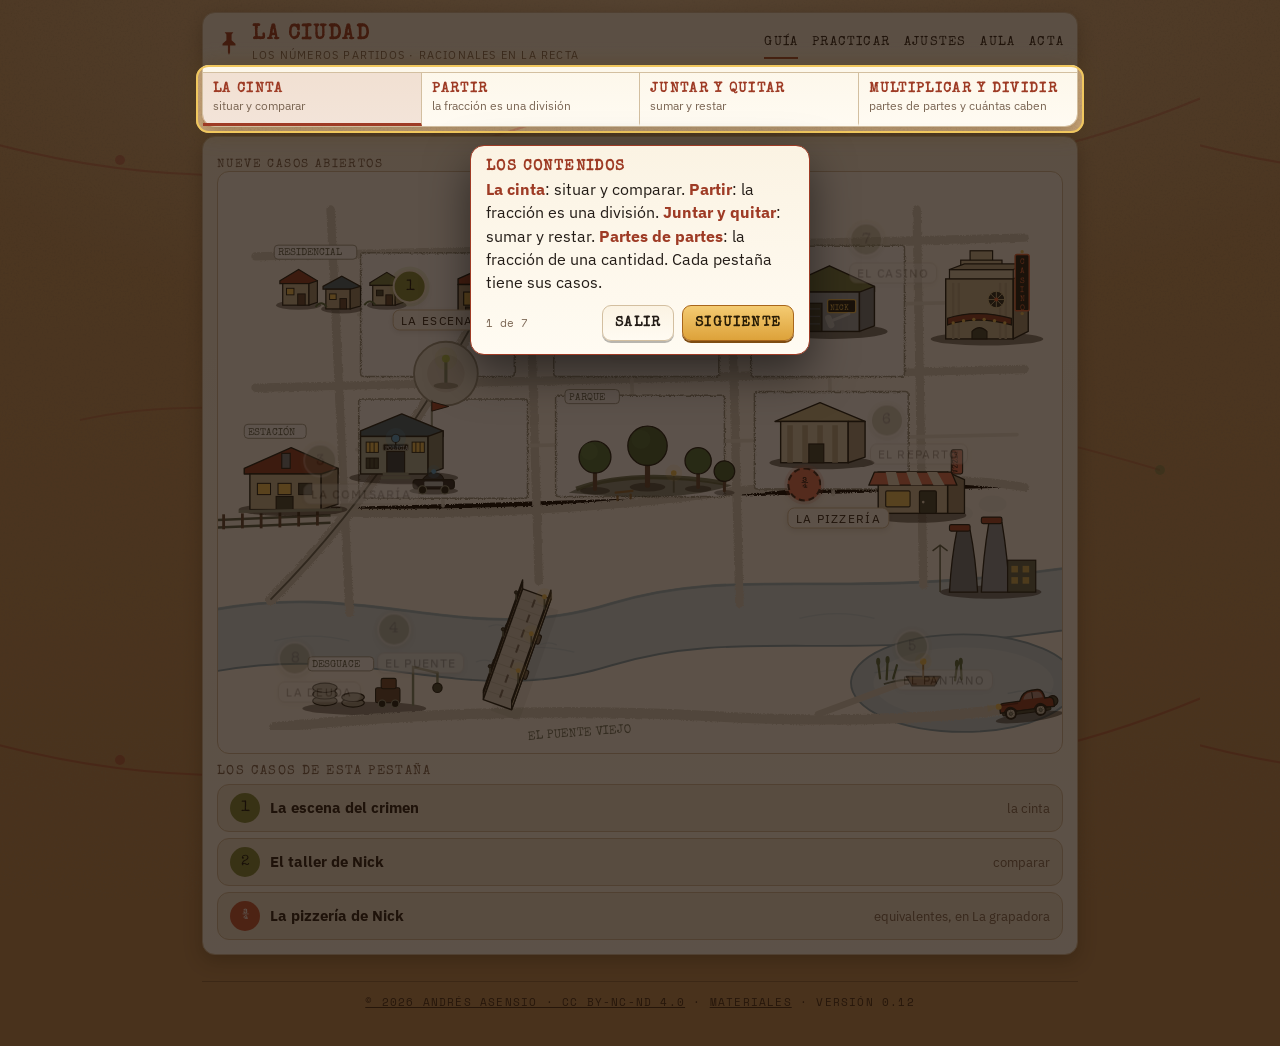
==== index.html @ 16a9aba8 "0.12: Practicar tipo a tipo y por enlace (?j=practicar&m=&c=) Nueve tipos de encargo generado, con d" ====
<!DOCTYPE html>
<!-- Generado por construye.mjs a partir de src/: edita src/pagina.html y los módulos, no este fichero. -->
<html lang="es"><head><meta charset="utf-8">
<meta name="robots" content="noindex, nofollow, noarchive, noimageindex">
<meta name="viewport" content="width=device-width,initial-scale=1,viewport-fit=cover">
<meta name="author" content="Andrés Asensio">
<!--
  LOS NÚMEROS PARTIDOS · la ciudad
  Manipulativo de números racionales para 1.º y 2.º de ESO · versión 0.12
  © Andrés Asensio · CC BY-NC-ND 4.0

  v0.7 · LA PIZZERÍA, EN EL PLANO. La ciudad y la pizzería de Nick son dos
  aplicaciones separadas y así se quedan —el modelo de pizza es auxiliar y la
  cinta es primaria, y esa jerarquía solo se ve si viven en archivos
  distintos—, pero comparten mundo: ahora Nick tiene su local dibujado al
  este del reparto, con su toldo terracota, y una chincheta propia que lo
  abre en otra pestaña. No es un expediente y se nota en todo: color de la
  casa de Nick, borde de rayas y un ¾ en vez de número, clase aparte
  («vecina») para que ningún recuento la confunda con un caso, y enlace en
  vez de botón, así que los casos resueltos no se pierden al visitarla.
  Se clava con las demás al abrir el plano, la última, y se ladea con él.

  v0.6 · TODO LO QUE FALTABA. Seis frentes, todos probados de punta a punta
  en las dos lenguas:
    · CASO 8 · LA DEUDA (el desguace): los negativos a lo Wu. La cinta aprende
      a arrancar en −2 («desde») y el cero cae en medio, con su poste; −x es el
      punto espejo de x, comparar sigue siendo mirar quién queda a la
      izquierda, sumar sigue siendo moverse, doblar una deuda son dos pasos
      hacia la izquierda, y x + (−x) = 0 cierra la ciudad. La franja roja de
      la deuda va de la marca al cero. El caso 7 ya no cierra: manda al
      desguace, y el hilo rojo llega hasta allí.
    · EL ACTA: hoja mecanografiada con las ocho conclusiones —el hecho con
      números y el principio debajo—, que se rellena con lo cerrado, con botón
      de imprimir y hoja de estilo @media print. Es la tablilla de la ciudad.
    · El VIGILANTE (3/8) tiene por fin su encargo en la comisaría: seis
      encargos, y la pista de los doses queda plantada antes del final.
    · La DIVISIÓN SE VE HACER: el cero que baja junto al resto, la cifra que
      sube al cociente y el resto que cae en su celda, paso a paso. «Hasta el
      final» va de golpe, que catorce animaciones seguidas marean.
    · SONIDO de despacho sintetizado con WebAudio, sin archivos: tecla y
      retorno de la máquina, obturador de Liz, golpe de sello, chincheta, y
      dos avisos (acierto/fallo). Botón para apagarlo; nada suena en papel.
    · VALENCIANO. Todo texto que se pinta pasa por T(); los estáticos se
      traducen por su HTML normalizado. El diccionario (429 frases) se genera
      aparte y va al final del archivo. Jeff tutea a Liz; Liz trata a Jeff de
      vosté y le dice «cap». Los rótulos del plano y los tres del CSS también.
    · De paso: las marcas fuera de corte se leen con su nombre más corto y el
      signo menos sale como guion largo (−) en toda la ciudad.

  v0.5 · LA CIUDAD SE MUEVE. Hasta aquí no había un solo fotograma. Ahora:
    · El plano aterriza sobre la mesa al abrir, con perspectiva, y se ladea
      siguiendo al ratón; las chinchetas están clavadas por encima (translateZ)
      y caen una a una de norte a sur. En el móvil el plano no se ladea.
    · EL HILO ROJO del corcho: cada caso cerrado tiende un hilo hasta la
      chincheta del siguiente —que es adonde apunta la pista con que acaba—.
      El orden de la historia se ve sin obligar a nadie a seguirlo. Con los
      siete cerrados cae el sello de CIUDAD CERRADA sobre el plano.
    · La ciudad de noche: neón que parpadea, humo de la central, brillo del
      río y un coche que cruza la carretera del sur cada medio minuto (SMIL,
      que se para a mano en papel).
    · La carpeta se ABRE girando sobre el lomo, y el sello cae encima medio
      segundo después. Entre el plano y el caso, el fogonazo de la cámara.
    · Jeff escribe sus encargos a máquina, con cursor; un toque lo remata y al
      volver con el ◀ ya están escritos. Mientras escribe, los botones esperan.
    · Los personajes viven: parpadean a destiempo, a Jeff se le mueve la ramita
      al hablar, Liz dispara la cámara con cada informe; Jeff asiente o niega
      según se acierte, Liz ladea la cabeza ante un fallo.
    · CASO CERRADO cae sobre el último encargo. Niebla en la calle del caso 1,
      lluvia sobre el pantano, farolas que respiran.
    · Nada de esto toca la cinta ni la pizarra. Todo se apaga en papel y con
      prefers-reduced-motion; lo que queda es la v0.4.
    · Dos arreglos de paso: la marca del sospechoso empezaba en 5/4 —se podía
      resolver el primer encargo sin tocar nada— y ahora arranca en la primera
      farola; y la lectura de una marca fuera de corte ya no miente («1» por
      1,25): se lee con su nombre más corto.

  v0.4 · La ciudad entera. Se estrenan los CASOS 3 al 7 y con ellos el arco
  completo de los racionales, siempre sobre el mismo hilo: una fracción es un
  PUNTO de una recta, y todo lo demás sale de ahí.
    · 3 · las celdas · decimal exacto o periódico. Único caso sin cinta: una
      división larga paso a paso. Los restos caen en celdas y se ve el
      argumento entero —con denominador n solo hay n−1 restos posibles, así
      que alguno se repite por fuerza y desde ahí la cuenta se muerde la cola—.
      Cierra con la regla de los doses y los cincos, que son los que fabrican
      el diez.
    · 4 · la barandilla · la fracción ES una división. Diez metros en tres
      tramos: al mismo punto se llega cortando el metro en tercios y contando
      diez, o partiendo los diez metros en tres. Y 10 = 3·3 + 1 dice de
      antemano entre qué enteros cae.
    · 5 · el nivel · sumar es JUNTAR tramos, y por eso solo se cuentan juntos
      los trozos del mismo tamaño. El limnímetro es una cinta tumbada con el
      agua llenándose hasta la marca. Acaba en 13/12, que se pasa del dique.
    · 6 · el reparto · fracción de cantidad sin regla nueva: la unidad de la
      cinta pasa a ser el botín, se corta y se cuenta. Debajo, los dólares.
    · 7 · la banca · parte de otra parte: la mitad de 4/5 se ve partiendo cada
      quinto en dos. De ahí sale la regla de multiplicar, no al revés. Y el
      tanto por ciento como lo que es, una fracción con cien debajo.
  EL PUENTE, redibujado. El plano es oblicuo —suelo en planta, alturas en
  vertical—, y el puente ahora obedece esa regla: tablero tumbado y pretiles
  levantados sobre sus cantos, con el del sureste delante porque es el que
  está más cerca. Se cuentan en su comentario los dos intentos descartados.
  Y dos chinches menos: la trama de luz de las escenas se quedaba con los
  clics (los botones de la pizarra no respondían), y al acertar un
  interrogatorio el «bien» genérico pisaba la réplica buena de Liz.

  v0.3 · Se estrena EL CASO 2 (el taller de Nick): comparar 5/16, 3/8 y 1/2
  poniéndolas en la MISMA sucesión de dieciseisavos, que es como se comparan
  fracciones de verdad —dos puntos de la misma cinta—. Para que quepan más
  casos sin copiar código, la cinta y el expediente pasan a ser piezas de
  encargo (montaCinta / montaExpediente) y las caras de Jeff y Liz viven en
  plantillas. De paso: el plano pierde 13 KB de restos de iteraciones
  anteriores (siete copias de las vías, seis rótulos huérfanos de PARQUE y
  siete cierres de grupo sin abrir), y al acertar un interrogatorio ya no se
  pisa la réplica buena de Liz con el «bien» genérico.
-->
<title>Los números partidos · la ciudad</title>
<link href="https://fonts.googleapis.com/css2?family=Bebas+Neue&family=IBM+Plex+Sans:wght@400;600;700&family=Space+Mono:wght@400;700&family=Special+Elite&display=swap" rel="stylesheet">
<style>
:root{
  --noche:#0D110F; --asfalto:#1A211D; --musgo:#2A342C; --niebla:#6F7C72;
  --tiza:#E6E9E3;  --cinta:#E9E3D2;   --tintaC:#3A3A2E;
  --aceituna:#7D8C3F; --absenta:#A9C24E; --oxido:#B5533C; --sombra:rgba(0,0,0,.6);
  /* el plano de la ciudad */
  --mz:#1A211D; --cl:#232C25; --cl2:#1E2620; --bd:#2A342C;
  --ag:#16323F; --agb:#2E5566; --agl:#3E7A93; --ag2:#1B3A47; --ag3:#22485A;
  --pq:#1B2A1C; --halo:rgba(169,194,78,.18); --halo2:rgba(169,194,78,.12); --rot:#93A088;
}
[data-modo="papel"]{
  --noche:#F5F3EC; --asfalto:#FFFFFF; --musgo:#DAD9CC; --niebla:#7A8177;
  --tiza:#26291F;  --cinta:#EFEADB;   --tintaC:#3A3A2E;
  --aceituna:#5E6B2F; --absenta:#7D8C3F; --oxido:#A6452F; --sombra:rgba(0,0,0,.12);
  /* EL PLANO EN PAPEL. No es el mismo mapa aclarado: es un plano dibujado a
     tinta. Manzanas en blanco, calles en gris claro, agua apenas teñida y los
     halos de farola apagados. Sale limpio de la fotocopiadora y, de paso, es
     más noir: el género vive del CONTRASTE, no de la penumbra. */
  --mz:#FFFFFF; --cl:#D7D4C8; --cl2:#E7E4DA; --bd:#9A9A8C;
  --ag:#CFE0E8; --agb:#7FA3B4; --agl:#9FC0CE; --ag2:#C3D8E2; --ag3:#D8E7EE;
  --pq:#DCE6D2; --halo:transparent; --halo2:transparent; --rot:#5C6455;
}
*{box-sizing:border-box}
body{margin:0;background:var(--noche);color:var(--tiza);font-family:Oswald,system-ui,sans-serif}
.marco{max-width:900px;margin:0 auto;padding:14px}
h1{font-family:'Special Elite',monospace;font-size:22px;margin:0 0 2px}
.sub{font-size:11px;letter-spacing:3px;text-transform:uppercase;color:var(--niebla);margin-bottom:12px}
.b{font-family:'Special Elite',monospace;font-size:12px;padding:8px 12px;border-radius:7px;
   border:1px solid var(--musgo);background:var(--asfalto);color:var(--tiza);cursor:pointer}
/* el «empezar de cero», una vez armado: óxido, que aquí es el color de los
   sellos y de lo que no tiene vuelta atrás */
.b.armado{border-color:var(--oxido);color:var(--oxido)}
.b.ok{background:var(--aceituna);color:#0D110F;border-color:var(--aceituna)}
.b[aria-pressed="true"]{background:var(--aceituna);color:#0D110F;border-color:var(--aceituna)}
.b:disabled{opacity:.45;cursor:default}
.barra{display:flex;gap:8px;align-items:center;flex-wrap:wrap;margin-bottom:12px}
.etq{font-size:11px;letter-spacing:2px;text-transform:uppercase;color:var(--niebla)}
.vista{display:none} .vista.puesta{display:block}

/* ── EL MAPA ─────────────────────────────────────────────────────────── */
.mapa{position:relative;border:1px solid var(--musgo);border-radius:12px;overflow:hidden;
  background:radial-gradient(ellipse 70% 60% at 30% 10%, rgba(169,194,78,.09), rgba(169,194,78,0) 60%),
             linear-gradient(180deg,#141A16,var(--noche))}
[data-modo="papel"] .mapa{background:var(--asfalto)}
.mapa svg{display:block;width:100%;height:auto}
.chincheta{position:absolute;transform:translate(-50%,-50%);cursor:pointer;text-align:center;
  background:none;border:0;padding:0;font-family:inherit}
.chincheta .num{width:34px;height:34px;border-radius:50%;display:flex;align-items:center;
  justify-content:center;font-family:'Special Elite',monospace;font-size:15px;
  background:var(--absenta);color:#0D110F;border:2px solid var(--noche);
  box-shadow:0 0 0 3px rgba(169,194,78,.18), 0 4px 10px var(--sombra);transition:transform .18s}
/* Los rótulos van sobre PLACA: en un plano lleno de dibujos, un texto suelto
   se pierde o se pisa con un tejado. Con su chapita detrás se lee siempre,
   en pantalla y en papel. */
.chincheta .rot{display:inline-block;margin-top:6px;font-size:11.5px;letter-spacing:1.3px;
  text-transform:uppercase;color:var(--tiza);white-space:nowrap;
  background:var(--asfalto);border:1px solid var(--musgo);border-radius:7px;
  padding:2px 7px;box-shadow:0 2px 6px var(--sombra)}
/* El plano se encoge con la pantalla, pero los rótulos no: en un móvil las
   placas acababan tapando media ciudad. Aquí menguan con ella. */
@media (max-width:620px){
  .chincheta .num{width:25px;height:25px;font-size:12px;border-width:1.5px;
    box-shadow:0 0 0 2px var(--halo), 0 3px 7px var(--sombra)}
  .chincheta .rot{font-size:8.5px;letter-spacing:.6px;padding:1px 5px;margin-top:3px;
    border-radius:5px}
  .chincheta.resuelto .num::after{font-size:12px}
}
@media (max-width:400px){
  .chincheta .num{width:21px;height:21px;font-size:10.5px}
  .chincheta .rot{font-size:7.5px;padding:1px 4px}
}
.chincheta:hover .num,.chincheta:focus-visible .num{transform:scale(1.16)}
/* LA VECINA. Hereda la colocación y los tamaños de la chincheta —incluido el
   menguar en el móvil— y cambia solo lo que la distingue: color de la casa
   de Nick y borde de rayas, que dice «esto no se cierra, se visita». */
.vecina{position:absolute;transform:translate(-50%,-50%);text-align:center;
  text-decoration:none;font-family:inherit}
.vecina .num{width:34px;height:34px;border-radius:50%;display:flex;align-items:center;
  justify-content:center;font-family:'Special Elite',monospace;font-size:16px;
  background:#E2725B;color:#2A1D18;border:2px dashed rgba(13,17,15,.8);
  box-shadow:0 0 0 3px rgba(226,114,91,.18), 0 4px 10px var(--sombra);transition:transform .18s}
.vecina .rot{display:inline-block;margin-top:6px;font-size:11.5px;letter-spacing:1.3px;
  text-transform:uppercase;color:var(--tiza);white-space:nowrap;
  background:var(--asfalto);border:1px solid var(--musgo);border-radius:7px;
  padding:2px 7px;box-shadow:0 2px 6px var(--sombra)}
.vecina:hover .num,.vecina:focus-visible .num{transform:scale(1.16)}
.vecina:focus-visible{outline:2px solid #E2725B;outline-offset:4px;border-radius:8px}
@media (max-width:620px){
  .vecina .num{width:25px;height:25px;font-size:12px;border-width:1.5px}
  .vecina .rot{font-size:8.5px;letter-spacing:.6px;padding:1px 5px;margin-top:3px}
}
@media (max-width:420px){
  .vecina .num{width:21px;height:21px;font-size:10.5px}
  .vecina .rot{font-size:7.5px;padding:1px 4px}
}
.chincheta.cerrado .num{background:var(--asfalto);color:var(--niebla);box-shadow:none;
  border-color:var(--musgo)}
.chincheta.resuelto .num{background:var(--aceituna);color:var(--cinta)}
.chincheta.resuelto .num::after{content:'✓';font-size:15px}
.chincheta.resuelto .num span{display:none}

/* ── EL EXPEDIENTE ───────────────────────────────────────────────────── */
.caso{position:fixed;inset:0;background:rgba(6,9,7,.86);display:none;align-items:center;
  justify-content:center;padding:18px;z-index:9}
.caso.abierto{display:flex}
.carpeta{max-width:620px;width:100%;background:var(--asfalto);border:1px solid var(--musgo);
  border-radius:10px;padding:20px;position:relative}
.carpeta h2{font-family:'Special Elite',monospace;font-size:20px;margin:0 0 4px}
.carpeta .cual{font-size:11px;letter-spacing:2px;text-transform:uppercase;color:var(--niebla)}
.carpeta p{font-size:14px;line-height:1.55;color:var(--tiza)}
.sello{position:absolute;right:16px;top:14px;font-family:'Special Elite',monospace;
  color:var(--oxido);border:2px solid var(--oxido);padding:4px 8px;transform:rotate(-7deg);
  font-size:11px;letter-spacing:2px}
.fila{display:flex;gap:8px;align-items:center;margin-top:12px;flex-wrap:wrap}
/* EL INTERROGATORIO. Cuando Jeff pregunta en vez de mandar, las respuestas
   son opciones: es lo que hace un detective y, de paso, permite que Liz
   conteste a lo que ha dicho el alumno y no un «mal» genérico. Cada opción
   equivocada tiene su réplica, y una de ellas acierta por el motivo
   equivocado —esa es la que más enseña—. */
.ops{display:flex;flex-direction:column;gap:7px;margin-top:11px}
.op{text-align:left;font-family:Oswald,system-ui,sans-serif;font-size:13.5px;line-height:1.4;
  padding:10px 12px;border-radius:8px;border:1px solid var(--musgo);
  background:rgba(0,0,0,.18);color:var(--tiza);cursor:pointer}
.op:hover{border-color:var(--niebla)}
.op[aria-pressed="true"]{border-color:var(--absenta);background:rgba(169,194,78,.12)}
.op.fallada{opacity:.45;text-decoration:line-through;border-color:var(--musgo) !important;
  background:rgba(0,0,0,.18) !important}
.op.buena[aria-pressed="true"]{border-color:var(--absenta);background:rgba(169,194,78,.18)}
.atras{padding:8px 13px;font-size:14px;line-height:1}

/* ── EL CASO 1 ───────────────────────────────────────────────────────── */
.encargo,.informe{border:1px solid var(--musgo);border-radius:9px;padding:11px 13px;
  background:var(--asfalto);margin-bottom:12px}
.encargo{border-left:3px solid var(--oxido);padding-left:66px}
.informe{border-left:3px solid var(--absenta);padding-left:66px}
/* Cada voz con su cara. Van dentro de la caja y pegadas al canto, que es
   donde no estorban al texto ni en un móvil estrecho. */
.encargo,.informe{position:relative}
/* El sumario: papel mecanografiado con su sello. Da el caso antes de que
   Jeff empiece a mandar, que si no los encargos llegan sin mundo. */
.sumario{position:relative;border:1px solid var(--musgo);border-left:3px solid var(--niebla);
  border-radius:9px;padding:12px 14px;padding-top:34px;background:var(--asfalto);margin-bottom:12px;
  font-size:13.5px;line-height:1.55;color:var(--niebla)}
.sumario b{color:var(--tiza)}
.sumario .sello{position:absolute;right:9px;top:8px;font-size:9.5px;padding:3px 6px}
.cara-caja{position:absolute;left:8px;top:9px;width:50px}
.cara-caja svg{width:50px;height:auto;display:block}
@media (max-width:380px){ .encargo,.informe{padding-left:56px}
  .cara-caja{width:42px} .cara-caja svg{width:42px} }
.informe.mal{border-left-color:var(--oxido)}
.quien{font-family:'Special Elite',monospace;font-size:11px;letter-spacing:2px;color:var(--oxido)}
.quien.liz{color:var(--absenta)}
.encargo p,.informe p{margin:5px 0 0;font-size:14px;line-height:1.5}
.paso{font-size:11px;letter-spacing:2px;text-transform:uppercase;color:var(--niebla)}
.escena{position:relative;height:230px;border:1px solid var(--musgo);border-radius:10px;
  overflow:hidden;touch-action:none;user-select:none;background:
   radial-gradient(ellipse 50% 90% at 18% -10%, rgba(169,194,78,.12), rgba(169,194,78,0) 62%),
   linear-gradient(180deg, var(--asfalto), var(--noche))}
/* La trama de luz que cruza la escena es DECORADO: si se queda con los
   clics, los botones que viven dentro —los de la pizarra del caso 3— dejan
   de responder y parece que la aplicación está rota. */
[data-modo="pantalla"] .escena::before{content:'';position:absolute;inset:0;mix-blend-mode:screen;
  pointer-events:none;
  background:repeating-linear-gradient(101deg, rgba(169,194,78,.06) 0 12px, rgba(169,194,78,0) 12px 44px)}
.suelo{position:absolute;left:0;right:0;bottom:0;height:86px;
  background:linear-gradient(180deg,rgba(111,124,114,.12),transparent)}
/* La calle: el charco bajo la farola y la silueta de tiza del suceso.
   Decoran sin tocar la cinta, que es lo único que se manipula. */
.charco{position:absolute;left:6%;bottom:10px;width:44%;height:26px;border-radius:50%;
  background:radial-gradient(ellipse,rgba(169,194,78,.14),rgba(169,194,78,0) 70%)}
.tiza{position:absolute;right:5%;bottom:8px;width:32%;height:52px;transform:rotate(-6deg);
  border:2px dashed rgba(230,233,227,.30);border-radius:58% 42% 52% 48%}
[data-modo="papel"] .tiza{border-color:rgba(38,41,31,.28)}
/* La sombra del puente es una mancha grande: en pantalla da el vuelo del
   tablero sobre el agua, pero en papel se imprimía como un pegote gris. */
[data-modo="papel"] .sombraPuente{opacity:.06}
/* LAS FAROLAS. Una en cada entero, que es lo que dice el sumario: cada
   farola marca un paso. Así la unidad se VE en la calle en vez de
   explicarse en un rótulo, y los cortes de la cinta quedan claramente
   dentro del tramo entre dos farolas. */
.farolas{position:absolute;left:38px;right:38px;top:108px;height:0;pointer-events:none}
.farola{position:absolute;bottom:0;transform:translateX(-50%);width:2px;height:56px;
  background:linear-gradient(180deg,#55604F,#39412F)}
.farola::before{content:'';position:absolute;top:-7px;left:-6px;width:14px;height:9px;
  border-radius:7px 7px 3px 3px;background:var(--absenta);box-shadow:0 0 10px rgba(169,194,78,.55)}
.farola::after{content:'';position:absolute;top:-4px;left:-27px;width:56px;height:74px;
  background:radial-gradient(ellipse at 50% 0%, rgba(169,194,78,.16), rgba(169,194,78,0) 70%);
  pointer-events:none}
[data-modo="papel"] .farola{background:#8A9188}
[data-modo="papel"] .farola::before{background:#5E6B2F;box-shadow:none}
[data-modo="papel"] .farola::after{display:none}
.tira{position:absolute;left:38px;right:38px;top:108px;height:32px;border-radius:3px;
  background:linear-gradient(180deg,var(--cinta),#D9D2BC);box-shadow:0 5px 14px var(--sombra)}
.tira .t{position:absolute;top:0;width:1px;background:var(--tintaC)}
.tira .n{position:absolute;top:16px;font-size:12px;color:var(--tintaC);
  transform:translateX(-50%);font-weight:600}
/* Los de los extremos se salían de la cinta y se comían la mitad: el
   primero se alinea por la izquierda y el último por la derecha. */
.tira .n.izq{transform:translateX(1px)}
.tira .n.der{transform:translateX(calc(-100% - 1px))}
.chin{position:absolute;top:64px;transform:translateX(-50%);text-align:center;cursor:grab;z-index:3;
  padding:0 14px}
.chin.arrastrando{cursor:grabbing}
.chin.arrastrando .pin{transform:scale(1.35)}
.chin .pin{transition:transform .12s}
.chin .val{font-family:'Special Elite',monospace;font-size:18px;color:var(--absenta);
  text-shadow:0 2px 8px var(--sombra);white-space:nowrap}
.chin .pal{width:3px;height:60px;margin:4px auto 0;background:var(--absenta);border-radius:2px}
.chin .pin{width:15px;height:15px;border-radius:50%;background:var(--absenta);margin:-6px auto 0;
  border:2px solid var(--noche)}
.chin.dos .val{color:var(--oxido)} .chin.dos .pal,.chin.dos .pin{background:var(--oxido)}
/* Cuando las dos marcas se juntan, sus rótulos se pisan y no se lee ninguno:
   el de abajo sube un renglón. Mismo problema y misma solución que en la
   palestra —allí con las cuentas flotantes—. */
.chin.dos.subida .val{transform:translateY(-21px)}
.chin.dos.subida .pal{height:81px;margin-top:-17px}
.pista{margin:8px 0 0;font-size:12px;letter-spacing:.4px;color:var(--niebla)}
.pista .v{color:var(--absenta)} .pista .r{color:var(--oxido)}
/* la que está en la mano lleva un cerco; la otra espera apagada */
.chin.activa .pin{box-shadow:0 0 0 3px rgba(169,194,78,.30)}
.chin.dos.activa .pin{box-shadow:0 0 0 3px rgba(181,83,60,.32)}
.chin:not(.activa) .pal,.chin:not(.activa) .pin{opacity:.75}
/* la prueba lleva su rótulo y el palo a rayas: se mira, no se toca */
.chin.prueba .pal{background:repeating-linear-gradient(180deg,var(--absenta) 0 5px,transparent 5px 9px)}
.chin.prueba .val::after{content:'PRUEBA';display:block;font-size:9px;letter-spacing:1.6px;
  color:var(--niebla);font-family:Oswald,sans-serif;margin-top:-3px}
.lectura{display:flex;gap:14px;flex-wrap:wrap;margin-top:6px;font-size:14px;color:var(--niebla)}
.lectura b{color:var(--tiza)}
.veredicto{margin-top:8px;padding:10px 12px;border:1px solid var(--musgo);border-radius:8px;
  background:var(--asfalto);font-size:14px}
.veredicto.igual{border-color:var(--absenta);color:var(--absenta)}

/* ── EL CASO 2: el taller ────────────────────────────────────────────── */
/* el perno lleva su rótulo propio; hereda las rayas de «se mira, no se
   toca» de la prueba */
.chin.perno .val::after{content:'PERNO'}
.banco{position:absolute;left:0;right:0;bottom:0;height:60px;
  background:linear-gradient(180deg,#3A3126,#2A241C);border-top:3px solid #55432F}
[data-modo="papel"] .banco{background:#E7E1D0;border-top-color:#9A8A6F}
.aceite{position:absolute;left:9%;bottom:8px;width:32%;height:20px;border-radius:50%;
  background:radial-gradient(ellipse,rgba(10,14,12,.6),rgba(10,14,12,0) 70%)}
[data-modo="papel"] .aceite{background:radial-gradient(ellipse,rgba(58,58,46,.22),rgba(58,58,46,0) 70%)}
/* la rueda recién cambiada, apoyada en el banco: es la que ata este caso
   con el anterior */
.neumatico{position:absolute;right:7%;bottom:12px;width:44px;height:44px;border-radius:50%;
  border:9px solid #20262A;box-shadow:0 4px 10px var(--sombra)}
.neumatico::after{content:'';position:absolute;inset:5px;border-radius:50%;border:2px solid #55604F}
[data-modo="papel"] .neumatico{border-color:#5C5C50;box-shadow:none}
[data-modo="papel"] .neumatico::after{border-color:#9A9A8C}

/* marcas fijas con su rótulo propio; las rojas llevan las rayas en óxido */
.chin.limite .val::after{content:'LÍMITE'}
.chin.factura .val::after{content:'FACTURA'}
.chin.dos.prueba .pal{background:repeating-linear-gradient(180deg,var(--oxido) 0 5px,transparent 5px 9px)}
.veredicto.malo{border-color:var(--oxido);color:var(--oxido)}
/* ── EL CASO 3: el calabozo ──────────────────────────────────────────── */
.reja{position:absolute;right:9%;bottom:0;width:180px;height:66px;transform:skewX(-24deg);
  background:repeating-linear-gradient(90deg, rgba(169,194,78,.15) 0 13px, transparent 13px 32px)}
[data-modo="papel"] .reja{background:repeating-linear-gradient(90deg, rgba(58,58,46,.13) 0 13px, transparent 13px 32px)}
/* ── LOS CASOS 4 Y 5: agua abajo ─────────────────────────────────────── */
.aguaEsc{position:absolute;left:0;right:0;bottom:0;height:44px;
  background:linear-gradient(180deg, rgba(62,122,147,0), rgba(22,50,63,.9))}
[data-modo="papel"] .aguaEsc{background:linear-gradient(180deg, rgba(159,192,206,0), rgba(159,192,206,.6))}
/* los pilares del puente, de la cinta al río */
.pilar{position:absolute;top:140px;bottom:24px;width:14px;
  background:linear-gradient(90deg,#55604F,#39412F);border:1px solid #141A16;border-top:0}
[data-modo="papel"] .pilar{background:#C9BFA6;border-color:#9A9A8C}
/* los juncos del embarcadero */
.junco{position:absolute;bottom:36px;width:3px;height:42px;background:#4F6B45;border-radius:2px}
.junco::before{content:'';position:absolute;top:-9px;left:-2px;width:7px;height:13px;border-radius:50%;background:#4F6B45}
/* ── EL CASO 6: las monedas del botín ────────────────────────────────── */
.monedas{position:absolute;left:8%;bottom:12px;width:26px;height:9px;border-radius:50%;
  background:#D8A33F;border:1.5px solid #141A16;
  box-shadow:0 -7px 0 -1px #C6952F, 0 -14px 0 -2px #D8A33F,
             36px 3px 0 -1px #C6952F, 36px -4px 0 -2px #D8A33F, 18px 8px 0 -2px #C6952F}

/* ── EL ACTA. Una hoja mecanografiada con las ocho conclusiones, pensada
   para el papel: en pantalla es una vista más; impresa es la tablilla de
   esta ciudad. Cada caso lleva su frase —lo que se averiguó, con números— y
   debajo, en letra pequeña, el principio matemático que lo sostiene. Los
   casos sin cerrar salen en blanco, con su raya, como en un acta de verdad. */
.acta{background:var(--carpeta);border:1px solid var(--bd);border-radius:10px;padding:22px 24px;
  font-family:'Special Elite',monospace;position:relative;overflow:hidden}
[data-modo="papel"] .acta{background:#FBF8F0}
.acta::before{content:'';position:absolute;inset:0;pointer-events:none;
  background:repeating-linear-gradient(0deg,transparent 0 27px,rgba(230,233,227,.035) 27px 28px)}
[data-modo="papel"] .acta::before{background:repeating-linear-gradient(0deg,transparent 0 27px,rgba(38,41,31,.06) 27px 28px)}
.acta .cabecera{display:flex;justify-content:space-between;align-items:flex-end;gap:12px;
  border-bottom:2px solid var(--bd);padding-bottom:10px;margin-bottom:14px;flex-wrap:wrap}
.acta .cabecera b{font-size:17px;letter-spacing:2px}
.acta .cabecera span{font-size:12px;color:var(--niebla);letter-spacing:1px}
.acta ol{list-style:none;margin:0;padding:0}
.acta li{display:grid;grid-template-columns:34px 1fr auto;gap:6px 12px;padding:10px 0;
  border-bottom:1px dashed var(--bd);align-items:start}
.acta li .n{font-size:20px;color:var(--absenta)}
.acta li .tit{font-size:11px;letter-spacing:2px;color:var(--niebla);text-transform:uppercase}
.acta li .hecho{font-size:15px;margin:2px 0 4px;color:var(--tiza)}
.acta li .porque{font-family:'Inter',system-ui,sans-serif;font-size:13px;color:var(--niebla);line-height:1.45}
.acta li .cerrado{font-size:10px;letter-spacing:2px;color:var(--oxido);border:2px solid var(--oxido);
  padding:3px 6px;border-radius:3px;transform:rotate(-6deg);align-self:center}
.acta li.pendiente .hecho{color:var(--niebla);opacity:.55}
.acta li.pendiente .porque,.acta li.pendiente .cerrado{visibility:hidden}
.acta .firmas{display:flex;justify-content:space-around;margin-top:22px;font-size:12px;
  letter-spacing:1px;color:var(--niebla);text-align:center}
.acta .firmas b{display:block;font-size:15px;color:var(--tiza);font-style:italic;letter-spacing:0;margin-bottom:4px}
@media (max-width:480px){.acta{padding:14px}.acta li{grid-template-columns:26px 1fr auto}.acta li .cerrado{display:none}}
@media print{.barra,.b{display:none !important}.vista{display:none}#vActa{display:block !important}
  .acta{border:none;padding:0}body{background:#fff}}

/* els tres rètols que viuen en el CSS, en valencià */
html[lang^="ca"] .chin.prueba .val::after{content:'PROVA'}
html[lang^="ca"] .chin.perno .val::after{content:'PERN'}
html[lang^="ca"] .dique::after{content:'DIC'}

/* ── LOS ESCENARIOS DE LOS DEMÁS CASOS ───────────────────────────────
   Cada caso tiene su sitio, y el sitio se nota en el suelo: el tablón del
   puente, el agua del pantano, el tapete del casino. Decoran sin tocar la
   cinta, que sigue siendo lo único que se manipula. */

/* CASO 3 · la pizarra de la comisaría. Aquí no hay cinta: hay una división
   larga que se hace paso a paso, y unas celdas donde van cayendo los restos. */
.escena.pizarra{height:auto;min-height:150px;padding:14px;touch-action:auto}
.cuenta{font-family:'Special Elite',monospace;font-size:26px;letter-spacing:1px;
  display:flex;align-items:baseline;gap:8px;flex-wrap:wrap}
.cuenta .coc{color:var(--absenta)}
.cuenta .periodo{border-top:2px solid var(--absenta);padding-top:1px}
@media (max-width:420px){ .cuenta{font-size:20px} }
.celdas{display:flex;gap:6px;flex-wrap:wrap;margin-top:14px}
/* Cada resto, en su celda. Con denominador n solo hay n−1 celdas que puedan
   estar ocupadas sin acabarse la cuenta: por eso alguna se repite. */
.celda{min-width:34px;padding:5px 7px;border:1px solid var(--musgo);border-radius:6px;
  background:rgba(0,0,0,.18);text-align:center;font-size:12px;color:var(--niebla)}
.celda b{display:block;font-family:'Special Elite',monospace;font-size:16px;color:var(--tiza)}
.celda.cero{border-color:var(--absenta);color:var(--absenta)}
.celda.cero b{color:var(--absenta)}
.celda.repe{border-color:var(--oxido);color:var(--oxido)}
.celda.repe b{color:var(--oxido)}
.mandos{display:flex;gap:8px;margin-top:14px;flex-wrap:wrap}

/* La división se ve HACER. Cada paso deja tres rastros: el cero que baja
   junto al resto (la «bajada», que aparece y se borra), la cifra nueva del
   cociente que sube desde abajo y el resto que cae en su celda. Es el único
   sitio de la ciudad donde la animación es también contenido: el orden en
   que aparecen las cosas ES el algoritmo. */
.bajada{font-family:'Special Elite',monospace;font-size:14px;color:var(--niebla);
  margin-top:8px;min-height:20px;letter-spacing:.5px}
.bajada b{color:var(--tiza)}
.bajada .cero{color:var(--absenta);display:inline-block}
.bajada.nueva .cero{animation:baja .5s cubic-bezier(.3,1.4,.5,1)}
@keyframes baja{from{transform:translateY(-14px);opacity:0}}
.cuenta .cifra{display:inline-block}
.cuenta .cifra.nueva{animation:sube .45s .35s cubic-bezier(.3,1.4,.5,1) both}
@keyframes sube{from{transform:translateY(12px);opacity:0}}
.celda.nueva{animation:caeCelda .5s .55s cubic-bezier(.3,1.5,.5,1) both}
@keyframes caeCelda{from{transform:translateY(-18px) scale(1.15);opacity:0}}
.celda.nueva.repe,.celda.nueva.cero{animation:caeCelda .5s .55s cubic-bezier(.3,1.5,.5,1) both,
  latido .6s 1.1s ease-in-out 2}
@keyframes latido{50%{transform:scale(1.12)}}

/* CASO 4 · el tablón del puente */
.tablon{position:absolute;left:0;right:0;bottom:0;height:74px;
  background:repeating-linear-gradient(90deg,#5A4636 0 46px,#6B4A32 46px 48px);opacity:.85}
[data-modo="papel"] .tablon{background:repeating-linear-gradient(90deg,#E4DCC9 0 46px,#B9AC8E 46px 48px)}
.baranda{position:absolute;left:0;right:0;bottom:74px;height:3px;background:#8A6A3C}

/* CASO 5 · el agua del pantano. La cinta mide el NIVEL, así que el agua se
   llena hacia la derecha: es un limnímetro tumbado. */
.agua{position:absolute;height:44px;border-radius:2px;
  background:linear-gradient(180deg,rgba(62,122,147,.85),rgba(22,50,63,.9));
  box-shadow:inset 0 2px 0 rgba(159,192,206,.6);transition:width .12s}
[data-modo="papel"] .agua{background:linear-gradient(180deg,#BBD5E1,#9FC0CE);box-shadow:none}
.dique{position:absolute;width:4px;background:var(--niebla);border-radius:2px}
.dique::after{content:'DIQUE';position:absolute;bottom:-15px;left:50%;transform:translateX(-50%);
  font-size:9px;letter-spacing:1.4px;color:var(--niebla)}
.juncos{position:absolute;right:10px;bottom:6px;width:60px;height:34px;
  background:repeating-linear-gradient(78deg,#4F6B45 0 2px,transparent 2px 9px)}

/* CASO 8 · el desguace. El cero va en medio de la cinta y se le marca con
   un poste, que aquí es la frontera entre tener y deber. A la izquierda,
   pilas de chatarra; a la derecha, el garfio de la grúa. */
.tira .n.cero{color:var(--absenta);font-weight:700}
.poste{position:absolute;width:3px;background:var(--absenta);opacity:.55;border-radius:2px}
.chatarra{position:absolute;left:5%;bottom:8px;width:120px;height:44px;
  background:radial-gradient(circle at 20% 80%,#3A4438 0 14px,transparent 15px),
             radial-gradient(circle at 50% 70%,#2C332A 0 18px,transparent 19px),
             radial-gradient(circle at 80% 85%,#3A4438 0 12px,transparent 13px),
             radial-gradient(circle at 38% 40%,#55604F 0 10px,transparent 11px);opacity:.9}
[data-modo="papel"] .chatarra{opacity:.35}
.garfio{position:absolute;right:12%;top:0;width:2px;height:70px;background:var(--niebla)}
.garfio::after{content:'';position:absolute;left:-7px;bottom:-12px;width:14px;height:14px;
  border:3px solid var(--niebla);border-top-color:transparent;border-radius:50%}
.deuda{position:absolute;height:44px;border-radius:2px;
  background:repeating-linear-gradient(90deg,rgba(170,60,40,.3) 0 6px,rgba(170,60,40,.12) 6px 12px)}
[data-modo="papel"] .deuda{background:repeating-linear-gradient(90deg,rgba(142,58,40,.25) 0 6px,rgba(142,58,40,.08) 6px 12px)}

/* CASO 6 y 7 · el tapete. Verde de mesa de juego; en papel, gris de oficina. */
.tapete{position:absolute;inset:0;background:
  radial-gradient(ellipse 60% 70% at 30% 0%, rgba(109,140,79,.20), rgba(109,140,79,0) 65%),
  linear-gradient(180deg,#1D2A1C,#141C14)}
[data-modo="papel"] .tapete{background:#EDEFE6}
.fajo{position:absolute;bottom:10px;width:40px;height:22px;border-radius:2px;
  background:repeating-linear-gradient(180deg,#8C8B5E 0 4px,#6E6D48 4px 6px);
  border:1px solid #141A16;box-shadow:0 3px 8px var(--sombra)}
.ruleta{position:absolute;right:16px;bottom:8px;width:52px;height:52px;border-radius:50%;
  border:3px solid #C7B98F;background:conic-gradient(#1E2620 0 25%,#8E3A28 0 50%,#1E2620 0 75%,#8E3A28 0)}
.ruleta::after{content:'';position:absolute;inset:18px;border-radius:50%;background:#C7B98F}

/* ═══ LA CIUDAD SE MUEVE ═══════════════════════════════════════════════
   Hasta la v0.4 no había un solo fotograma: la ciudad era un plano quieto.
   Todo lo que sigue es DECORADO y obedece a dos reglas. Una: nunca toca lo
   que se manipula —la cinta, las marcas, la pizarra—, que siguen siendo
   geometría plana y exacta. Dos: se apaga entera en papel y para quien haya
   pedido menos movimiento al aparato (prefers-reduced-motion); en los dos
   casos lo que queda es la v0.4 tal cual. */

/* ── EL PLANO SOBRE LA MESA. Un poco de perspectiva y el mapa deja de ser un
   dibujo pegado: es un plano tumbado que se inclina siguiendo al puntero,
   con las chinchetas CLAVADAS por encima (translateZ) para que al ladearse
   se despeguen del papel como chinchetas de verdad. La inclinación es
   mínima, ±4 grados: más y los rótulos dejan de leerse. ── */
.escritorio{perspective:1400px}
.mapa{transform-style:preserve-3d;
  transform:rotateX(var(--tx,0deg)) rotateY(var(--ty,0deg));
  transition:transform .35s ease-out}
.mapa.aterriza{animation:aterriza .9s cubic-bezier(.2,.8,.3,1) both}
@keyframes aterriza{from{opacity:0;transform:rotateX(24deg) translateY(40px) scale(.94)}}
.chincheta,.vecina{transform:translate(-50%,-50%) translateZ(26px)}
.chincheta:hover,.chincheta:focus-visible,
.vecina:hover,.vecina:focus-visible{transform:translate(-50%,-50%) translateZ(46px)}
/* las chinchetas caen una a una al abrir el plano, de la más al norte a la
   más al sur (el orden lo pone --i, en el HTML) */
.mapa.aterriza .chincheta,.mapa.aterriza .vecina{
  animation:clava .5s cubic-bezier(.3,1.6,.5,1) both;
  animation-delay:calc(.55s + var(--i,0) * 90ms)}
.mapa.aterriza .vecina{--i:8}
@keyframes clava{from{opacity:0;transform:translate(-50%,-130%) translateZ(120px)}
  70%{opacity:1;transform:translate(-50%,-44%) translateZ(10px)}
  to{transform:translate(-50%,-50%) translateZ(26px)}}

/* ── EL HILO ROJO. El corcho del detective: cada caso cerrado tiende un hilo
   hasta la chincheta del siguiente, que es adonde apunta la pista con la que
   acaba. Se dibuja solo —stroke-dashoffset— y encima va el plano de las
   chinchetas, así que el hilo pasa por DEBAJO de ellas, como en el corcho. ── */
.mapa svg.hilo{position:absolute;inset:0;width:100%;height:100%;pointer-events:none;
  transform:translateZ(14px)}
.hilo path{fill:none;stroke:var(--oxido);stroke-width:2.2;stroke-linecap:round;
  stroke-dasharray:var(--l);stroke-dashoffset:var(--l);
  filter:drop-shadow(1px 2px 1px rgba(0,0,0,.6))}
.hilo path.tendido{animation:tiende 1.1s .2s ease-in-out forwards}
@keyframes tiende{to{stroke-dashoffset:0}}
.hilo circle{fill:var(--oxido);stroke:#141A16;stroke-width:1;opacity:0}
.hilo circle.tendido{animation:pincha .35s 1.15s cubic-bezier(.3,1.8,.5,1) forwards}
@keyframes pincha{from{opacity:0;r:9}to{opacity:1;r:4}}
[data-modo="papel"] .hilo path{filter:none}

/* ── LA CIUDAD DE NOCHE. Cosas que pasan aunque nadie las mire: el neón del
   casino que parpadea, el humo de la central, el brillo del río y un coche
   que cruza la carretera del sur cada medio minuto. Ninguna pide atención;
   están para que el plano parezca vivo cuando se vuelve a él. ── */
.neon{animation:neon 6s infinite}
@keyframes neon{0%,88%,92%,100%{opacity:1}89%,91%{opacity:.25}}
.humo ellipse{animation:humo 7s ease-in-out infinite}
.humo ellipse:nth-child(2){animation-delay:-3.5s}
@keyframes humo{0%{transform:translate(0,0) scale(1);opacity:.18}
  60%{opacity:.09}100%{transform:translate(14px,-26px) scale(1.5);opacity:0}}
.brillo path{animation:brillo 5s ease-in-out infinite}
.brillo path:nth-child(2){animation-delay:-1.7s}.brillo path:nth-child(3){animation-delay:-3.4s}
@keyframes brillo{0%,100%{transform:translateX(0);opacity:.45}50%{transform:translateX(9px);opacity:.75}}
.faro{animation:faro 4s ease-in-out infinite}
@keyframes faro{0%,100%{opacity:.85}50%{opacity:1}}

/* ── LA CARPETA. El expediente no aparece: se ABRE, con la tapa girando sobre
   su lomo izquierdo, y medio segundo después cae el sello encima como una
   estampilla de goma —grande, torcido, y encoge al golpear—. ── */
.caso{perspective:1200px}
.caso.abierto .carpeta{animation:abre .5s cubic-bezier(.2,.9,.3,1) both;transform-origin:left center}
@keyframes abre{from{opacity:0;transform:rotateY(-58deg) translateX(-20px)}}
.caso.abierto .carpeta .sello{animation:sella .45s .38s cubic-bezier(.4,1.6,.5,1) both}
@keyframes sella{from{opacity:0;transform:rotate(-24deg) scale(2.8)}
  70%{opacity:1;transform:rotate(-5deg) scale(.92)}to{transform:rotate(-7deg) scale(1)}}

/* ── EL FOGONAZO. Entre el plano y el caso hay un disparo de la cámara de
   Liz: blanco, un cuarto de segundo, y la escena ya está puesta. ── */
#flash{position:fixed;inset:0;background:#F5F3EC;opacity:0;pointer-events:none;z-index:20}
#flash.dispara{animation:flash .5s ease-out}
@keyframes flash{0%{opacity:0}8%{opacity:.95}100%{opacity:0}}
.vista.entra{animation:entra .45s .1s ease-out both}
@keyframes entra{from{opacity:0;transform:translateY(12px)}}

/* ── LOS PERSONAJES. Jeff y Liz parpadean cada pocos segundos —a destiempo,
   que si no parecen mellizos—, a Jeff se le mueve la ramita cuando habla y
   Liz dispara la cámara cada vez que entrega un informe. Y responden a lo
   que pasa: Jeff asiente cuando se acierta y niega con la cabeza cuando no;
   Liz ladea la cabeza ante un fallo. Todo son transformaciones sobre grupos
   del propio SVG: cabeza, ojos, ramita, cámara. ── */
.cara .ojo{transform-box:fill-box;transform-origin:center;animation:parpadea 4.6s infinite}
.cara-caja.liz .cara .ojo{animation-duration:5.3s;animation-delay:-2.1s}
@keyframes parpadea{0%,94%,100%{transform:scaleY(1)}97%{transform:scaleY(.08)}}
.cara .cabeza{transform-box:fill-box;transform-origin:50% 90%}
.cara .regaliz{transform-box:fill-box;transform-origin:100% 0}
.escribiendo .cara .regaliz{animation:regaliz .55s ease-in-out infinite}
@keyframes regaliz{50%{transform:rotate(-9deg)}}
.encargo.bien .cara .cabeza{animation:asiente .7s ease-in-out}
@keyframes asiente{25%{transform:translateY(1.6px) rotate(2deg)}55%{transform:translateY(-1px)}80%{transform:translateY(1px)}}
.encargo.mal .cara .cabeza{animation:niega .6s ease-in-out}
@keyframes niega{20%{transform:translateX(-2px) rotate(-3deg)}50%{transform:translateX(2px) rotate(3deg)}80%{transform:translateX(-1px)}}
.informe.mal .cara .cabeza{animation:ladea .6s ease-out forwards}
@keyframes ladea{to{transform:rotate(-9deg) translateY(1px)}}
.informe.nueva{animation:entra .4s ease-out both}
.cara .camara{transform-box:fill-box;transform-origin:center}
.informe.nueva .cara .camara{animation:dispara .5s ease-out}
@keyframes dispara{15%{transform:scale(.9) translateY(1px)}30%{transform:scale(1.06)}}
.cara .fogonazo{transform-box:fill-box;transform-origin:center;transform:scale(0);opacity:0}
.informe.nueva .cara .fogonazo{animation:fogonazo .45s .08s ease-out}
@keyframes fogonazo{0%{transform:scale(0);opacity:0}20%{transform:scale(1);opacity:.95}100%{transform:scale(2.2);opacity:0}}

/* ── LA MÁQUINA DE ESCRIBIR. Los encargos de Jeff no aparecen de golpe: se
   escriben, con su cursor. Un toque sobre el texto lo completa —que en
   clase nadie tiene por qué esperar dos veces—, y al volver con el ◀ ya
   están escritos. ── */
.encTxt .cursor{display:inline-block;width:.55em;height:1em;vertical-align:-.15em;
  background:var(--oxido);margin-left:2px;animation:cursor .7s steps(1) infinite}
@keyframes cursor{50%{opacity:0}}
.escribiendo .ops,.escribiendo .fila{opacity:.25;pointer-events:none;transition:opacity .3s}

/* ── CASO CERRADO. El sello gordo, sobre el último encargo. ── */
.encargo{overflow:hidden}
.sellazo{position:absolute;right:14px;bottom:12px;font-family:'Special Elite',monospace;
  font-size:22px;letter-spacing:4px;color:var(--oxido);border:3px solid var(--oxido);
  padding:6px 12px;border-radius:4px;transform:rotate(-12deg);opacity:.85;pointer-events:none;
  mix-blend-mode:multiply;text-shadow:0 0 1px var(--oxido)}
[data-modo="pantalla"] .sellazo{mix-blend-mode:normal}
.sellazo.golpea{animation:sella .5s .2s cubic-bezier(.4,1.6,.5,1) both}
@media (max-width:480px){.sellazo{font-size:15px;letter-spacing:2px;right:8px;bottom:8px}}
/* y cuando la ciudad entera está cerrada, el sello cae sobre el plano */
.mapa .sellazo{right:auto;left:50%;bottom:auto;top:50%;font-size:44px;letter-spacing:8px;
  transform:translate(-50%,-50%) rotate(-10deg);z-index:5;padding:14px 26px;border-width:5px;
  background:rgba(13,17,15,.55);backdrop-filter:blur(1px)}
.mapa .sellazo.golpea{animation:sellazoMapa .6s .3s cubic-bezier(.4,1.6,.5,1) both}
@keyframes sellazoMapa{from{opacity:0;transform:translate(-50%,-50%) rotate(-24deg) scale(2.4)}
  70%{opacity:.85;transform:translate(-50%,-50%) rotate(-8deg) scale(.94)}
  to{opacity:.85;transform:translate(-50%,-50%) rotate(-10deg) scale(1)}}
@media (max-width:620px){.mapa .sellazo{font-size:26px;letter-spacing:4px;padding:8px 14px;border-width:3px}}

/* ── LAS ESCENAS. La niebla que cruza la calle del caso 1 y la lluvia sobre
   el pantano: un ::after con un degradado que se desplaza. No reciben
   clics. La cinta, debajo, no se entera. ── */
.escena::after{content:'';position:absolute;inset:0;pointer-events:none;z-index:2}
[data-modo="pantalla"] #esc::after{
  background:radial-gradient(ellipse 30% 40% at 20% 60%, rgba(230,233,227,.06), transparent 70%),
             radial-gradient(ellipse 40% 30% at 70% 50%, rgba(230,233,227,.05), transparent 70%);
  animation:niebla 14s ease-in-out infinite alternate}
@keyframes niebla{from{transform:translateX(-6%)}to{transform:translateX(6%)}}
[data-modo="pantalla"] #esc5::after{
  background:repeating-linear-gradient(112deg, rgba(159,192,206,.13) 0 1px, transparent 1px 23px);
  background-size:100% 200%;animation:lluvia .9s linear infinite}
@keyframes lluvia{from{background-position:0 0}to{background-position:-28px 120px}}
[data-modo="pantalla"] .farola::before{animation:faro 3s ease-in-out infinite}
[data-modo="pantalla"] .farola:nth-child(2n)::before{animation-delay:-1.4s}

/* ── LOS DOS INTERRUPTORES. Sin animaciones no se mueve nada —ni el plano se
   inclina—, y lo mismo si el aparato pide menos movimiento. ── */
[data-quieto="si"] *,[data-quieto="si"] *::before,[data-quieto="si"] *::after{
  animation:none !important;transition:none !important}
[data-quieto="si"] .mapa{transform:none}
[data-quieto="si"] .hilo path{stroke-dashoffset:0}
[data-quieto="si"] .hilo circle.tendido{opacity:1;r:4}
[data-quieto="si"] .cara .fogonazo{display:none}
[data-quieto="si"] #flash{display:none}
[data-quieto="si"] .escribiendo .ops,[data-quieto="si"] .escribiendo .fila{opacity:1;pointer-events:auto}
@media (prefers-reduced-motion:reduce){
  *,*::before,*::after{animation:none !important;transition:none !important}
  .mapa{transform:none !important}
  .hilo path{stroke-dashoffset:0}.hilo circle.tendido{opacity:1;r:4}
  .cara .fogonazo,#flash{display:none}
}

/* ── EL MODO AULA ───────────────────────────────────────────────────────
   Para la pizarra digital. Todo un tercio más grande, que es lo que se nota
   desde el fondo de la clase. El zoom escala a la vez letra, botones y
   dibujos, así que no hay que tocar ni un tamaño suelto.                  */
@media (min-width:900px){
}
.aulaRejilla,.colIzq,.colDer{display:contents}
#bAula[aria-pressed="true"]{color:var(--lima, #C9E265)}

/* CASO 9 · la sastrería. El mostrador de madera, la tela sobre él y las
   piezas, copiadas una detrás de otra desde el cero; la que no cabe
   entera, rayada. */
.escena.sastre{background:linear-gradient(180deg,#2A2420,#1E1A17)}
[data-modo="papel"] .escena.sastre{background:linear-gradient(180deg,#F3ECDD,#E9DEC7)}
.mostrador{position:absolute;left:0;right:0;bottom:0;height:64px;
  background:repeating-linear-gradient(90deg,#6B4A2E 0 70px,#5E4027 70px 72px);opacity:.85}
[data-modo="papel"] .mostrador{background:repeating-linear-gradient(90deg,#C9A57A 0 70px,#B8925F 70px 72px)}
.tela{position:absolute;height:12px;border-radius:2px;
  background:repeating-linear-gradient(45deg,#8C8F9A 0 4px,#7A7D88 4px 8px);box-shadow:0 2px 4px rgba(0,0,0,.25)}
.tejas{position:absolute;left:0;right:0;height:12px;pointer-events:none}
.teja{position:absolute;top:0;height:12px;background:rgba(176,68,44,.85);border:1px solid #FFF8EC;box-sizing:border-box;border-radius:2px}
.teja.par{background:rgba(212,120,90,.85)}
.teja.sobra{background:repeating-linear-gradient(-45deg,rgba(176,68,44,.7) 0 3px,transparent 3px 6px);border-style:dashed;border-color:#B0442C}
</style>
<style>
/* ══════════════════════════════════════════════════════════════════════
   LA PIEL · el formato de Las piezas de Miut sobre el mundo de la ciudad
   Dos temas, elegidos por Andrés (2 de octubre de 2026):
   · CLARO (por defecto, data-modo="papel"): el CORCHO del detective, con sus
     chinchetas y su hilo rojo; rótulos en Special Elite, la máquina de
     escribir de Jeff.
   · OSCURO (data-modo="pantalla"): el ASFALTO MOJADO de noche, con el
     reflejo del neón; rótulos en Bebas Neue, de cartel.
   El texto para leer, en IBM Plex Sans; los números, en Space Mono.
   Va después de estilo.css: aquí solo se viste lo de fuera (fondo,
   cabecera, pestañas, hojas, ajustes, pie). Las escenas no se tocan.
   ══════════════════════════════════════════════════════════════════════ */
:root{
  --panel:#FFFBF2; --panel2:#FBF3E3; --linea:#D3BFA0; --tinta:#231C17; --tenue:#7A6553;
  --oro:#9E3B25; --morado:#6B5A8E; --rojo:#B0442C; --verde:#4F7A2E;
  --sombraH:rgba(40,25,10,.3); --brillo:rgba(158,59,37,.12);
  --rotf:'Special Elite',monospace; --letra:'IBM Plex Sans',system-ui,sans-serif;
}
[data-modo="papel"]{
  /* las cajas de dentro de las hojas, con el papel de las fichas */
  --noche:#F1E8D6; --asfalto:#FFFBF2; --musgo:#D3BFA0; --niebla:#7A6553; --tiza:#231C17;
}
[data-modo="pantalla"]{
  --panel:#262B2D; --panel2:#2D3335; --linea:#465055; --tinta:#ECE6D8; --tenue:#A9A797;
  --oro:#D9B44A; --morado:#B79CCB; --rojo:#D2644B; --verde:#8DB36A;
  --sombraH:rgba(0,0,0,.5); --brillo:rgba(217,180,74,.14);
  --rotf:'Bebas Neue',sans-serif;
  --noche:#1C2022; --asfalto:#262B2D; --musgo:#465055; --niebla:#A9A797; --tiza:#ECE6D8;
}

/* ── EL FONDO ── */
html{background:#B98B57}
html:has(body[data-modo="pantalla"]){background:#15191B}
body{font-family:var(--letra);color:var(--tinta);min-height:100vh;background-attachment:fixed}
body[data-modo="papel"]{background:
  radial-gradient(ellipse 90% 55% at 50% 0%,rgba(255,240,215,.45),transparent 70%),
  url("data:image/svg+xml;utf8,<svg xmlns='http://www.w3.org/2000/svg' width='600' height='600'><path d='M-20 140 Q300 230 620 90' stroke='rgba(170,30,30,.35)' stroke-width='2.2' fill='none'/><circle cx='120' cy='160' r='5' fill='rgba(170,40,40,.45)'/><circle cx='470' cy='120' r='5' fill='rgba(60,90,150,.4)'/><path d='M80 420 Q260 380 560 470' stroke='rgba(170,30,30,.25)' stroke-width='2' fill='none'/><circle cx='560' cy='470' r='5' fill='rgba(80,130,70,.4)'/></svg>"),
  url("data:image/svg+xml;utf8,<svg xmlns='http://www.w3.org/2000/svg' width='260' height='260'><filter id='g'><feTurbulence type='fractalNoise' baseFrequency='.55' numOctaves='3' stitchTiles='stitch'/><feColorMatrix values='0 0 0 0 .45  0 0 0 0 .28  0 0 0 0 .13  0 0 0 1.9 -.9'/></filter><rect width='100%25' height='100%25' filter='url(%23g)'/></svg>"),
  linear-gradient(#C9A06E,#B98B57);background-attachment:fixed}
body[data-modo="pantalla"]{background:
  radial-gradient(ellipse 60% 40% at 80% 10%,rgba(201,226,101,.10),transparent 70%),
  radial-gradient(ellipse 50% 35% at 15% 20%,rgba(220,80,70,.10),transparent 70%),
  url("data:image/svg+xml;utf8,<svg xmlns='http://www.w3.org/2000/svg' width='300' height='300'><filter id='g'><feTurbulence type='fractalNoise' baseFrequency='.9' numOctaves='2' stitchTiles='stitch'/><feColorMatrix values='0 0 0 0 .7  0 0 0 0 .72  0 0 0 0 .7  0 0 0 1.3 -.75'/></filter><rect width='100%25' height='100%25' filter='url(%23g)'/></svg>"),
  linear-gradient(#202629,#15191B);background-attachment:fixed}

/* ── LA DISPOSICIÓN: la cabecera, las hojas y el pie, en el lienzo ── */
.lienzo{max-width:900px;margin:0 auto;padding:12px 12px 36px}
.panel,.vista.marco{background:linear-gradient(180deg,var(--panel2),var(--panel));border:1px solid var(--linea);
  border-radius:13px;padding:12px 13px;margin-top:9px;box-shadow:0 6px 18px var(--sombraH);max-width:none}
.vista.marco{padding:14px}

/* la cabecera: una hoja con el rótulo, las acciones y las pestañas */
.cab{padding:0;margin-top:0}
.cab .rotulo{display:flex;align-items:center;gap:10px;padding:10px 13px;flex-wrap:wrap}
.cab .selloCab{width:26px;height:26px;flex:none;background:var(--oro);
  -webkit-mask:url("data:image/svg+xml;utf8,<svg xmlns='http://www.w3.org/2000/svg' viewBox='0 0 24 24'><path d='M8 2h8l-1.6 2.2v5.2l3.6 3.4v1.6h-5v6.4L12 23l-1-2.2v-6.4H6v-1.6l3.6-3.4V4.2Z'/></svg>") center/contain no-repeat;
          mask:url("data:image/svg+xml;utf8,<svg xmlns='http://www.w3.org/2000/svg' viewBox='0 0 24 24'><path d='M8 2h8l-1.6 2.2v5.2l3.6 3.4v1.6h-5v6.4L12 23l-1-2.2v-6.4H6v-1.6l3.6-3.4V4.2Z'/></svg>") center/contain no-repeat}
.cab h1{font-family:var(--rotf);font-size:21px;letter-spacing:1.6px;text-transform:uppercase;color:var(--oro);margin:0;font-weight:700;line-height:1.1}
.cab .sub{font-size:11px;letter-spacing:1.2px;text-transform:uppercase;color:var(--tenue);margin:2px 0 0}
.cab .acc{margin-left:auto;display:flex;gap:14px;align-items:center}
.cab .acc button{background:none;border:0;padding:4px 0 2px;cursor:pointer;color:var(--tinta);
  font-family:var(--rotf);font-size:13px;letter-spacing:1.2px;text-transform:uppercase;border-bottom:2px solid transparent;min-height:32px}
.cab .acc button:hover,.cab .acc button[aria-pressed="true"]{border-bottom-color:var(--oro)}
@media (max-width:620px){ .cab .acc{margin-left:0;width:100%;justify-content:space-between;padding-top:4px;border-top:1px solid var(--linea)} }

/* las pestañas: los contenidos */
.juegos{display:grid;grid-template-columns:repeat(4,1fr);border-top:1px solid var(--linea)}
.juegos button{background:none;border:0;border-right:1px solid var(--linea);padding:9px 10px;text-align:left;cursor:pointer;
  color:var(--tinta);font-family:var(--letra);border-bottom:3px solid transparent;min-height:44px}
.juegos button:last-child{border-right:0}
.juegos b{display:block;font-family:var(--rotf);color:var(--oro);letter-spacing:1.3px;text-transform:uppercase;font-size:14px;font-weight:700}
.juegos small{color:var(--tenue);font-size:11.5px}
.juegos button[aria-pressed="true"]{border-bottom-color:var(--oro);background:var(--brillo)}
.juegos button:hover b{color:var(--morado)}
@media (max-width:480px){ .juegos small{display:none} .juegos b{font-size:12.5px} .juegos button{padding:8px 6px} }

/* los botones, con la letra de rótulos */
.b{font-family:var(--rotf);font-weight:700;font-size:14px;letter-spacing:1.2px;text-transform:uppercase;
  padding:8px 14px;min-height:42px;border-radius:9px;border:1px solid var(--linea);cursor:pointer;
  background:linear-gradient(180deg,var(--panel2),var(--panel));color:var(--tinta);box-shadow:0 2px 0 rgba(0,0,0,.28)}
.b:hover{border-color:var(--morado)}
.b:active{transform:translateY(2px);box-shadow:none}
.b.ok,.b[aria-pressed="true"]{background:linear-gradient(180deg,#F4CB72,#DDA23A);color:#2A1D06;border-color:#A8661B;box-shadow:0 2px 0 #7E4C12}
.vista h1{font-family:var(--rotf);color:var(--oro);letter-spacing:1.6px;text-transform:uppercase}
.etq{font-family:var(--rotf)}

/* ── LOS AJUSTES: una hoja que se abre bajo la cabecera ── */
.ajustes h2{font-family:var(--rotf);color:var(--oro);letter-spacing:1.5px;text-transform:uppercase;font-size:16px;margin:2px 0 8px}
.ajustes .fila2{display:flex;align-items:center;gap:10px;flex-wrap:wrap;padding:7px 0;border-top:1px solid var(--linea)}
.ajustes .fila2 > span{min-width:120px;font-family:var(--rotf);font-size:12.5px;letter-spacing:1.2px;text-transform:uppercase;color:var(--tenue)}
.opsAj{display:inline-flex;border:1px solid var(--linea);border-radius:20px;overflow:hidden}
.opsAj button{background:none;border:0;padding:8px 14px;min-height:40px;cursor:pointer;color:var(--tinta);
  font-family:var(--rotf);font-size:13px;letter-spacing:1px;text-transform:uppercase}
.opsAj button + button{border-left:1px solid var(--linea)}
.opsAj button[aria-pressed="true"]{background:var(--oro);color:var(--panel)}
.ajustes .cierra{margin-top:8px}

/* ── LA RUTA DE LA PESTAÑA, bajo el plano: los casos de este contenido ── */
.rutaPes{margin-top:10px;display:grid;gap:6px}
.rutaPes .tit{font-family:var(--rotf);font-size:12.5px;letter-spacing:1.4px;text-transform:uppercase;color:var(--tenue)}
.rutaPes a,.rutaPes button{display:flex;align-items:center;gap:10px;width:100%;text-align:left;cursor:pointer;
  background:var(--noche);border:1px solid var(--linea);border-radius:12px;padding:8px 12px;min-height:46px;
  color:var(--tinta);font-family:var(--letra);font-size:15px;text-decoration:none}
.rutaPes a:hover,.rutaPes button:hover{border-color:var(--morado)}
.rutaPes .n{flex:none;width:30px;height:30px;border-radius:50%;display:flex;align-items:center;justify-content:center;
  background:var(--absenta);color:#0D110F;font-family:'Special Elite',monospace}
.rutaPes .vec .n{background:#C9563C;color:#fff}
.rutaPes small{color:var(--tenue);font-size:12.5px;margin-left:auto;text-align:right}
.rutaPes .hecho small{color:var(--verde);font-weight:600}
/* en el plano, lo que no es de esta pestaña queda en segundo plano */
.mapa .chincheta.fuera,.mapa .vecina.fuera{opacity:.38;filter:saturate(.4)}
.vecina.resuelto .num{box-shadow:0 0 0 3px rgba(79,122,46,.5),0 4px 10px var(--sombra)}

/* el plano cabe entero en la pantalla, también en el aula */
.escritorio .mapa{max-width:calc((100vh / var(--z,1) - 230px) * 900 / 620);min-width:min(100%,560px);margin:0 auto}
#cuenta{font-family:var(--rotf);font-size:12px;letter-spacing:1.4px;text-transform:uppercase;color:var(--tenue)}

/* ── EL PIE ── */
footer{margin-top:26px;padding-top:12px;border-top:1px solid var(--linea);text-align:center;
  font-family:'Space Mono',monospace;font-size:10.5px;letter-spacing:1.2px;text-transform:uppercase;color:var(--tenue)}
body[data-modo="papel"] footer{color:#3E2A18;border-top-color:rgba(62,42,24,.35)}
footer a{color:inherit}

/* ── EL AULA: todo un tercio más grande en la pizarra digital ── */
@media (min-width:900px){
  body[data-aula="si"] .lienzo{zoom:1.32;max-width:1300px;--z:1.32}
}
@media print{ .cab,.ajustes,footer{display:none} body{background:#fff !important} }

/* ── LAS VENTANAS: el acta del turno ── */
.botones{display:flex;gap:8px;flex-wrap:wrap;margin-top:11px;align-items:center}
.modal{position:fixed;inset:0;background:rgba(12,8,20,.82);display:grid;place-items:center;padding:16px;z-index:60;overflow:auto}
.modal[hidden]{display:none}
.modal .caja2{width:min(640px,100%);max-height:92vh;overflow:auto;border:1px solid var(--linea);border-radius:16px;padding:18px 20px;
  background:linear-gradient(180deg,var(--panel2),var(--panel));box-shadow:0 24px 60px rgba(0,0,0,.55);color:var(--tinta)}
.modal .caja2:focus{outline:none}
.modal h2{font-family:var(--rotf);color:var(--oro);letter-spacing:1.5px;text-transform:uppercase;font-size:18px;margin:0 0 8px}
.actaM .actaSub{margin:0 0 10px;color:var(--tenue)}
.actaNombre{display:flex;align-items:center;gap:10px;margin-bottom:10px}
.actaNombre input{flex:1;min-width:0;font:inherit;font-size:16px;padding:8px 10px;border-radius:9px;border:1px solid var(--linea);background:var(--noche);color:var(--tinta)}
.actaDatos{display:grid;grid-template-columns:repeat(auto-fit,minmax(100px,1fr));gap:6px;margin-bottom:10px}
.actaDatos div{background:var(--noche);border:1px solid var(--linea);border-radius:9px;padding:6px 9px}
.actaDatos .etq{display:block;font-size:10.5px;letter-spacing:1.2px;text-transform:uppercase;color:var(--tenue)}
.actaDatos b{display:block;font-family:'Space Mono',monospace;font-size:18px}
.actaTabla{width:100%;border-collapse:collapse;font-size:14px;margin-bottom:10px}
.actaTabla th{font-family:var(--rotf);font-size:12px;letter-spacing:1.2px;text-transform:uppercase;color:var(--tenue);text-align:left;padding:4px 6px;border-bottom:1px solid var(--linea)}
.actaTabla td{padding:6px;border-bottom:1px dashed var(--linea);vertical-align:top}
.actaTabla td b{color:var(--oro)}
.actaTabla tr.floja td:first-child::after{content:" · floja";color:var(--rojo);font-size:12.5px}
.actaMsg{min-height:20px;color:var(--verde);margin:6px 0 0}
.ac-det summary{cursor:pointer;font-family:var(--rotf);font-weight:700;font-size:12.5px;letter-spacing:1.4px;text-transform:uppercase;color:var(--tenue)}
.ac-ej{list-style:none;margin:6px 0 0;padding:0;font-size:13.5px}
.ac-ej li{display:grid;grid-template-columns:auto auto minmax(0,1fr);gap:2px 10px;padding:5px 0;border-top:1px dashed var(--linea)}
.ac-ej .ac-h{font-family:'Space Mono',monospace;font-size:12px;color:var(--tenue)}
.ac-ej .ac-m{font-family:var(--rotf);font-weight:700;font-size:12.5px;letter-spacing:1px;color:var(--tenue)}
.ac-ej .ac-como{grid-column:3;color:var(--tenue);font-size:12.5px}
.ac-ej li.ok .ac-como::before{content:"✓ ";color:var(--verde);font-weight:700}
.ac-ej li.no .ac-como::before{content:"✗ ";color:var(--rojo);font-weight:700}
@media (max-width:520px){ .actaTabla{font-size:12.5px} .actaTabla td,.actaTabla th{padding:4px 3px} }

/* ── LA GUÍA: el foco sobre una parte de la ciudad y su nota ── */
.guia{position:fixed;inset:0;z-index:80;cursor:pointer}
.guia[hidden]{display:none}
.guia-foco{position:fixed;border-radius:13px;border:2px solid #F0C75E;pointer-events:none;
  box-shadow:0 0 0 9999px rgba(30,16,6,.72),0 0 22px rgba(240,199,94,.55);
  transition:top .28s ease,left .28s ease,width .28s ease,height .28s ease}
.guia-globo{position:fixed;z-index:81;width:min(340px,calc(100vw - 32px));cursor:default;color:var(--tinta);
  background:linear-gradient(180deg,var(--panel2),var(--panel));border:1px solid var(--oro);border-radius:14px;padding:13px 15px;
  box-shadow:0 18px 44px rgba(0,0,0,.5);transition:top .28s ease,left .28s ease}
.guia-globo .tit{font-family:var(--rotf);font-weight:700;font-size:15px;letter-spacing:1.4px;text-transform:uppercase;color:var(--oro);margin-bottom:4px}
.guia-globo:focus{outline:none}
.guia-globo p{margin:0;font-size:15.5px;line-height:1.5}
.guia-globo p b{color:var(--oro)}
.guia-pie{display:flex;align-items:center;justify-content:space-between;gap:10px;margin-top:11px}
.guia-pie > span{font-family:'Space Mono',monospace;font-size:11px;color:var(--tenue)}
.guia-pie .botones{margin:0}
.guia-pie button.b{min-height:36px;padding:5px 12px}
[data-quieto="si"] .guia-foco,[data-quieto="si"] .guia-globo{transition:none}
@media print{ .guia,.modal{display:none} }

/* ── LOS CASOS, MÁS COMPACTOS: el título junto al botón de volver y el
   sumario plegado cuando ya se ha leído; así la cinta cabe en la pantalla ── */
.cabezaCaso{align-items:center}
.cabezaCaso h1{font-size:19px;margin:0}
.cabezaCaso .sub{margin:0}
.sumario.plegado{max-height:calc(1.55em + 22px);padding-top:10px;padding-right:130px;overflow:hidden;cursor:pointer;position:relative;white-space:nowrap;text-overflow:ellipsis}
.sumario.plegado::after{content:'▾';position:absolute;right:10px;bottom:4px;color:var(--tenue)}
.sumario.plegado.desplegado{max-height:none;padding-top:34px;padding-right:14px;white-space:normal}
.sumario.plegado.desplegado::after{content:'▴'}
.op{font-family:var(--letra);background:var(--noche);color:var(--tinta);border-color:var(--linea)}
/* EL VEREDICTO, SOLO DESPUÉS DE COMPROBAR (en las celdas, no: allí el
   veredicto es la propia cuenta) */
.vista[id^="vCaso"]:not(#vCaso3):not(.visto) .veredicto{visibility:hidden}
/* en Practicar, tampoco el nombre de la marca roja ni la lectura */
#vPractica:not(.visto) #pMarca .val,#vPractica:not(.visto) #prLec{visibility:hidden}
#vPractica #prMesa[hidden]{display:none}
</style>
</head>
<body data-modo="papel">
<div id="flash"></div>
<div class="lienzo">

<!-- ═══ LA CABECERA: el formato de Las piezas de Miut ════════════════ -->
<header class="panel cab">
  <div class="rotulo">
    <span class="selloCab" aria-hidden="true"></span>
    <div><h1>La ciudad</h1><div class="sub" data-t>Los números partidos · racionales en la recta</div></div>
    <nav class="acc">
      <button type="button" id="bGuia" aria-pressed="false" data-t>Guía</button>
      <button type="button" id="bPracticar" aria-pressed="false" data-t>Practicar</button>
      <button type="button" id="bAjustes" aria-pressed="false" data-t>Ajustes</button>
      <button type="button" id="bAula" aria-pressed="false" data-t>Aula</button>
      <button type="button" id="verActa" aria-pressed="false">Acta</button>
    </nav>
  </div>
  <!-- LAS PESTAÑAS: los contenidos, cada uno con sus casos en el plano -->
  <div class="juegos" role="group" aria-label="Contenidos">
    <button type="button" data-tab="cinta" aria-pressed="true"><b data-t>La cinta</b><small data-t>situar y comparar</small></button>
    <button type="button" data-tab="partir" aria-pressed="false"><b data-t>Partir</b><small data-t>la fracción es una división</small></button>
    <button type="button" data-tab="juntar" aria-pressed="false"><b data-t>Juntar y quitar</b><small data-t>sumar y restar</small></button>
    <button type="button" data-tab="partes" aria-pressed="false"><b data-t>Multiplicar y dividir</b><small data-t>partes de partes y cuántas caben</small></button>
  </div>
</header>

<!-- ═══ LOS AJUSTES ═════════════════════════════════════════════════ -->
<section class="panel ajustes" id="ajustes" hidden>
  <h2 data-t>Ajustes</h2>
  <div class="fila2"><span data-t>Tema</span>
    <div class="opsAj" id="ajTema"><button type="button" data-v="papel" data-t>Claro</button><button type="button" data-v="pantalla" data-t>Oscuro</button></div></div>
  <div class="fila2"><span data-t>Animaciones</span>
    <div class="opsAj" id="ajMov"><button type="button" data-v="si" data-t>Sí</button><button type="button" data-v="no" data-t>No</button></div></div>
  <div class="fila2"><span data-t>Lengua</span><button class="b" id="lengua" lang="ca">Valencià</button></div>
  <div class="fila2"><span data-t>Sonido</span><button class="b" id="sonido">Sonido: sí</button></div>
  <div class="fila2"><span data-t>Turno</span><button class="b" id="cero" hidden>Empezar de cero</button></div>
  <button class="b cierra" id="ajCierra" data-t>Cerrar</button>
</section>

<!-- ═══ VISTA: EL MAPA ═══════════════════════════════════════════════ -->
<div class="vista puesta marco" id="vMapa">
  <div class="cuentaFila"><span id="cuenta"></span></div>
  <div class="escritorio"><div class="mapa aterriza" id="mapa">
<svg viewBox="0 0 900 620" aria-label="Mapa de la ciudad">
      <defs>
        <filter id="tinta"><feTurbulence baseFrequency="0.9" numOctaves="2" seed="7"/>
          <feDisplacementMap in="SourceGraphic" scale="1.6"/></filter>
      </defs>
      <!-- el río y el pantano -->
      <!-- EL RÍO. Es una FRANJA de agua, no medio mapa inundado: al sur hay
           tierra, y por eso el puente lleva a alguna parte. -->
      <path d="M-20 470 C160 430 260 510 420 460 C560 418 660 460 920 420
               L920 486 C660 526 560 484 420 526 C260 576 160 496 -20 536 Z"
            fill="var(--ag)" stroke="var(--agb)" stroke-width="2"/>
      <path d="M-20 470 C160 430 260 510 420 460 C560 418 660 460 920 420"
            fill="none" stroke="var(--agl)" stroke-width="3" opacity=".85"/>
      <g class="brillo" stroke="var(--agl)" stroke-width="1.4" fill="none" opacity=".45">
        <path d="M60 500 Q100 490 140 500"/><path d="M300 512 Q340 502 380 512"/>
        <path d="M620 476 Q660 466 700 476"/>
      </g>
      <ellipse cx="795" cy="545" rx="120" ry="52" fill="var(--ag2)" stroke="var(--agb)" stroke-width="2"/>
      <ellipse cx="795" cy="545" rx="96" ry="38" fill="var(--ag3)" opacity=".7"/>
      <g stroke="var(--agl)" stroke-width="1.6" fill="none" opacity=".6">
        <path d="M700 534 Q724 528 748 534"/><path d="M842 556 Q866 550 890 556"/>
      </g>
      <!-- las calles -->
      <!-- LAS CALLES. Una ciudad no es una cuadrícula perfecta: hay una
           avenida en diagonal que la cruza, una calle que se curva siguiendo
           el río, callejones estrechos entre manzanas y una plaza redonda con
           su monumento. Eso es lo que la hace mirable. -->
      <g stroke="var(--cl)" stroke-width="9" stroke-linecap="round" filter="url(#tinta)">
        <path d="M40 90 L860 70"/><path d="M40 230 L860 210"/>
        <path d="M40 360 Q300 372 520 344 T860 336"/>
        <path d="M120 40 L140 470"/><path d="M330 40 L342 436"/>
        <path d="M545 40 L556 460"/><path d="M745 40 L752 440"/>
      </g>
      <g stroke="var(--cl2)" stroke-width="4" stroke-linecap="round" opacity=".9">
        <path d="M232 92 L240 356"/><path d="M436 84 L446 348"/><path d="M648 78 L656 344"/>
        <path d="M150 152 L855 138"/><path d="M148 296 L852 280"/>
      </g>

      <!-- las manzanas -->
      <g fill="var(--mz)" stroke="var(--bd)" stroke-width="1.6" filter="url(#tinta)">
        <rect x="152" y="86" width="164" height="132" rx="3"/>
        <rect x="358" y="82" width="176" height="136" rx="3"/>
        <rect x="568" y="78" width="164" height="140" rx="3"/>
        <rect x="150" y="242" width="180" height="106" rx="3"/>
        <rect x="360" y="238" width="180" height="108" rx="3"/>
        <rect x="572" y="234" width="164" height="104" rx="3"/>
      </g>
      <!-- LA AVENIDA. Va en diagonal y CORTA las manzanas: se dibuja después
           que ellas, que si no queda enterrada. Es lo que rompe la
           cuadrícula y hace que el plano se mire. -->
      <path d="M56 456 Q212 300 336 36" stroke="var(--cl)" stroke-width="12" fill="none"
            stroke-linecap="round" filter="url(#tinta)"/>
      <path d="M56 456 Q212 300 336 36" stroke="#2E3A31" stroke-width="2" fill="none" opacity=".7"/>
      <!-- la plaza, donde se cruzan la avenida y la calle mayor -->
      <g>
        <circle cx="243" cy="215" r="34" fill="var(--cl2)" stroke="var(--bd)" stroke-width="2"/>
        <circle cx="243" cy="215" r="20" fill="var(--cl)"/>
        <path d="M243 226 L243 202" stroke="#7C8B72" stroke-width="3.4" stroke-linecap="round"/>
        <circle cx="243" cy="199" r="4.2" fill="#A9C24E" opacity=".9"/>
        <circle cx="243" cy="199" r="12" fill="#A9C24E" opacity=".12"/>
        <ellipse cx="243" cy="228" rx="13" ry="3.4" fill="var(--bd)"/>
      </g>

      <!-- el puente sobre el río -->
      <!-- ═══ LA CIUDAD QUE NO TIENE CASO ═══════════════════════════════
           Sitios sin misión: están para que la ciudad parezca una ciudad y
           para que el día de mañana haya dónde meter un caso nuevo. -->

      <!-- LA ESTACIÓN. Con sus vías, el andén y la marquesina: en los años
           treinta la ciudad entra y sale por el tren. -->
      <g>
        <path d="M-20 372 L120 366 M-20 380 L120 374" stroke="#55604F" stroke-width="2.6"/>
        <g stroke="#5A4636" stroke-width="3">
          <path d="M-14 366 L-14 382"/><path d="M6 365 L6 381"/><path d="M26 364 L26 380"/>
          <path d="M46 364 L46 380"/><path d="M66 363 L66 379"/><path d="M86 362 L86 378"/>
          <path d="M106 361 L106 377"/>
        </g>
      </g>
      <g transform="translate(28 286)">
        <ellipse cx="52" cy="74" rx="58" ry="7" fill="#080B09" opacity=".5"/>
        <path d="M0 30 L50 8 L100 30 L100 36 L0 36 Z" fill="#8E3A28" stroke="#141A16" stroke-width="1.5" stroke-linejoin="round"/>
        <rect x="6" y="36" width="76" height="38" fill="#C6BB9C" stroke="#141A16" stroke-width="1.5"/>
        <path d="M82 36 L100 30 L100 68 L82 74 Z" fill="#9A9078" stroke="#141A16" stroke-width="1.5" stroke-linejoin="round"/>
        <rect x="14" y="46" width="14" height="12" fill="#F2C75B" stroke="#141A16" stroke-width="1.1"/>
        <rect x="36" y="46" width="14" height="12" fill="#F2C75B" stroke="#141A16" stroke-width="1.1"/>
        <rect x="58" y="46" width="14" height="12" fill="#3A4438" stroke="#141A16" stroke-width="1.1"/>
        <rect x="34" y="60" width="18" height="14" fill="#3A4438" stroke="#141A16" stroke-width="1.2"/>
        <rect x="40" y="14" width="9" height="16" fill="#6D7A85" stroke="#141A16" stroke-width="1.2"/>
        <rect x="0" y="-17" width="66" height="15" rx="4" fill="var(--mz)" stroke="var(--bd)" stroke-width="1"/><text x="4" y="-6" fill="var(--rot)" font-family="Special Elite,monospace" font-size="11" data-t>ESTACIÓN</text>
        <path d="M-6 76 L104 74" stroke="#8E9784" stroke-width="3"/>
      </g>

      <!-- EL CASINO, art déco. El anterior parecía un local de hoy: fachada
           plana y rótulo horizontal. Los años treinta van por otro lado —
           remate escalonado en zigurat, acanaladuras verticales, marquesina
           curva de bombillas y el neón EN VERTICAL, que es la seña del
           déco—. La ruleta se queda, que dice a qué se juega. -->
      <g transform="translate(768 84)">
        <ellipse cx="52" cy="94" rx="60" ry="7" fill="#080B09" opacity=".5"/>
        <!-- remate escalonado -->
        <rect x="34" y="0" width="24" height="12" fill="#C9BE9E" stroke="#141A16" stroke-width="1.3"/>
        <rect x="24" y="10" width="44" height="12" fill="#C9BE9E" stroke="#141A16" stroke-width="1.3"/>
        <rect x="12" y="20" width="68" height="12" fill="#D8CFB8" stroke="#141A16" stroke-width="1.3"/>
        <!-- cuerpo con acanaladuras -->
        <rect x="8" y="30" width="72" height="64" fill="#C6BB9C" stroke="#141A16" stroke-width="1.5"/>
        <path d="M80 30 L96 24 L96 86 L80 94 Z" fill="#9A9078" stroke="#141A16" stroke-width="1.5" stroke-linejoin="round"/>
        <path d="M12 20 L28 14 L96 14 L80 20 Z" fill="#B4A98E" stroke="#141A16" stroke-width="1.3" stroke-linejoin="round"/>
        <g stroke="#B4A98E" stroke-width="2.6">
          <path d="M16 34 V94"/><path d="M22 34 V94"/><path d="M66 34 V94"/><path d="M72 34 V94"/>
        </g>
        <!-- el neón vertical -->
        <!-- el neón vertical, volado sobre la esquina derecha: en el déco
             los rótulos SOBRESALEN del edificio, y así no lo tapa nada -->
        <rect x="82" y="4" width="15" height="60" rx="2" fill="#141A16" stroke="#E0653F" stroke-width="1.5"/>
        <g class="neon" fill="#E0653F" font-family="Special Elite,monospace" font-size="8" text-anchor="middle">
          <text x="89.5" y="14">C</text><text x="89.5" y="24">A</text><text x="89.5" y="34">S</text>
          <text x="89.5" y="44">I</text><text x="89.5" y="54">N</text><text x="89.5" y="63">O</text>
        </g>
        <g fill="#F2C75B" opacity=".9">
          <circle cx="89.5" cy="1" r="1.8"/><circle cx="89.5" cy="67" r="1.8"/>
        </g>
        <!-- marquesina curva con bombillas -->
        <path d="M10 72 Q40 62 78 72 L78 79 Q40 69 10 79 Z" fill="#8E3A28" stroke="#141A16" stroke-width="1.3"/>
        <g fill="#F2C75B">
          <circle cx="16" cy="77" r="1.8"/><circle cx="27" cy="74.6" r="1.8"/><circle cx="38" cy="73.2" r="1.8"/>
          <circle cx="49" cy="73.2" r="1.8"/><circle cx="60" cy="74.6" r="1.8"/><circle cx="71" cy="77" r="1.8"/>
        </g>
        <!-- puerta en arco y ruleta -->
        <path d="M36 94 V86 Q44 78 52 86 V94 Z" fill="#3A4438" stroke="#141A16" stroke-width="1.2"/>
        <circle cx="62" cy="52" r="9" fill="#1E2620" stroke="#C7B98F" stroke-width="1.4"/>
        <g stroke="#C7B98F" stroke-width="1"><path d="M62 43 V61 M53 52 H71 M55.6 45.6 L68.4 58.4 M68.4 45.6 L55.6 58.4"/></g>
        <circle cx="62" cy="52" r="2.2" fill="#E0653F"/>
      </g>

      <!-- LA ZONA RESIDENCIAL. Casitas con su jardín, apiñadas: la ciudad
           donde vive la gente, no solo donde pasan cosas. -->
      <g transform="translate(64 92)">
        <rect x="-4" y="-14" width="88" height="15" rx="4" fill="var(--mz)" stroke="var(--bd)" stroke-width="1"/>
        <text x="0" y="-3" fill="var(--rot)" font-family="Special Elite,monospace" font-size="11" data-t>RESIDENCIAL</text>
        <g>
          <ellipse cx="22" cy="50" rx="24" ry="5" fill="#080B09" opacity=".45"/>
          <path d="M2 24 L22 12 L42 24 L42 27 L2 27 Z" fill="#8E3A28" stroke="#141A16" stroke-width="1.3"/>
          <rect x="5" y="27" width="28" height="23" fill="#C6BB9C" stroke="#141A16" stroke-width="1.3"/>
          <path d="M33 27 L42 24 L42 47 L33 50 Z" fill="#9A9078" stroke="#141A16" stroke-width="1.3"/>
          <rect x="9" y="32" width="8" height="7" fill="#F2C75B" stroke="#141A16" stroke-width="1"/>
          <rect x="21" y="38" width="8" height="12" fill="#5A4636" stroke="#141A16" stroke-width="1"/>
        </g>
        <g transform="translate(46 8)">
          <ellipse cx="22" cy="46" rx="22" ry="5" fill="#080B09" opacity=".45"/>
          <path d="M2 22 L22 11 L42 22 L42 25 L2 25 Z" fill="#3E6274" stroke="#141A16" stroke-width="1.3"/>
          <rect x="5" y="25" width="26" height="21" fill="#B9AE90" stroke="#141A16" stroke-width="1.3"/>
          <path d="M31 25 L42 22 L42 43 L31 46 Z" fill="#8F866E" stroke="#141A16" stroke-width="1.3"/>
          <rect x="9" y="30" width="7" height="6" fill="#F2C75B" stroke="#141A16" stroke-width="1"/>
          <rect x="20" y="35" width="7" height="11" fill="#5A4636" stroke="#141A16" stroke-width="1"/>
        </g>
        <g transform="translate(96 2)">
          <ellipse cx="20" cy="48" rx="21" ry="5" fill="#080B09" opacity=".45"/>
          <path d="M2 24 L20 13 L38 24 L38 27 L2 27 Z" fill="#6E7F4A" stroke="#141A16" stroke-width="1.3"/>
          <rect x="5" y="27" width="24" height="21" fill="#C6BB9C" stroke="#141A16" stroke-width="1.3"/>
          <path d="M29 27 L38 24 L38 45 L29 48 Z" fill="#9A9078" stroke="#141A16" stroke-width="1.3"/>
          <rect x="9" y="32" width="7" height="6" fill="#3A4438" stroke="#141A16" stroke-width="1"/>
          <rect x="19" y="37" width="7" height="11" fill="#5A4636" stroke="#141A16" stroke-width="1"/>
        </g>
        <g stroke="#4F6B45" stroke-width="2" fill="none">
          <path d="M40 52 Q46 44 52 52"/><path d="M92 50 Q98 42 104 50"/>
        </g>
      </g>

      <!-- EL AYUNTAMIENTO, con su torre del reloj -->
      <g transform="translate(392 116)">
        <ellipse cx="42" cy="72" rx="48" ry="6" fill="#080B09" opacity=".5"/>
        <rect x="30" y="0" width="26" height="34" fill="#B9AE90" stroke="#141A16" stroke-width="1.4"/>
        <path d="M28 0 L43 -12 L58 0 Z" fill="#7E5C86" stroke="#141A16" stroke-width="1.4" stroke-linejoin="round"/>
        <circle cx="43" cy="16" r="7" fill="#EDEAE0" stroke="#141A16" stroke-width="1.3"/>
        <path d="M43 16 V11 M43 16 L46 19" stroke="#141A16" stroke-width="1.2" stroke-linecap="round"/>
        <path d="M2 40 L42 26 L82 40 L82 44 L2 44 Z" fill="#7E5C86" stroke="#141A16" stroke-width="1.4" stroke-linejoin="round"/>
        <rect x="2" y="44" width="66" height="28" fill="#C6BB9C" stroke="#141A16" stroke-width="1.4"/>
        <path d="M68 44 L82 40 L82 68 L68 72 Z" fill="#9A9078" stroke="#141A16" stroke-width="1.4" stroke-linejoin="round"/>
        <path d="M10 48 V72 M22 48 V72 M34 48 V72 M46 48 V72 M58 48 V72" stroke="#AFA487" stroke-width="4"/>
        <rect x="30" y="58" width="14" height="14" fill="#3A4438" stroke="#141A16" stroke-width="1.1"/>
      </g>

      <!-- LA CENTRAL ELÉCTRICA, con sus chimeneas y su humo -->
      <g transform="translate(776 352)">
        <ellipse cx="48" cy="96" rx="54" ry="7" fill="#080B09" opacity=".5"/>
        <path d="M12 30 Q6 60 4 96 L34 96 Q32 60 26 30 Z" fill="#6D7A85" stroke="#141A16" stroke-width="1.4"/>
        <path d="M46 22 Q40 58 38 96 L68 96 Q66 58 60 22 Z" fill="#8592A0" stroke="#141A16" stroke-width="1.4"/>
        <rect x="4" y="24" width="22" height="7" rx="2" fill="#A6452F" stroke="#141A16" stroke-width="1.2"/>
        <rect x="38" y="16" width="22" height="7" rx="2" fill="#A6452F" stroke="#141A16" stroke-width="1.2"/>
        <g class="humo" fill="#C9D2D8" opacity=".18">
          <ellipse cx="16" cy="12" rx="13" ry="8"/><ellipse cx="50" cy="2" rx="15" ry="9"/>
        </g>
        <rect x="66" y="62" width="30" height="34" fill="#5A6552" stroke="#141A16" stroke-width="1.3"/>
        <g fill="#F2C75B" opacity=".75">
          <rect x="70" y="68" width="7" height="7"/><rect x="82" y="68" width="7" height="7"/>
          <rect x="70" y="80" width="7" height="7"/><rect x="82" y="80" width="7" height="7"/>
        </g>
        <g stroke="#55604F" stroke-width="1.6" fill="none">
          <path d="M-6 46 L-6 96 M-14 52 L-6 46 L2 52"/>
        </g>
      </g>

      <!-- EL DESGUACE, con sus pilas de neumáticos y su grúa -->
      <g transform="translate(96 520)">
        <ellipse cx="60" cy="52" rx="66" ry="7" fill="#080B09" opacity=".45"/>
        <g fill="var(--bd)" stroke="#141A16" stroke-width="1.2">
          <ellipse cx="18" cy="44" rx="13" ry="5"/><ellipse cx="18" cy="37" rx="13" ry="5"/>
          <ellipse cx="18" cy="30" rx="13" ry="5"/>
          <ellipse cx="48" cy="46" rx="12" ry="4.6"/><ellipse cx="48" cy="40" rx="12" ry="4.6"/>
        </g>
        <g fill="#5A4636" stroke="#141A16" stroke-width="1.2">
          <rect x="72" y="30" width="26" height="16" rx="2"/>
          <rect x="78" y="20" width="16" height="11" rx="2" fill="#6B4A32"/>
        </g>
        <circle cx="79" cy="47" r="4" fill="#141A16" stroke="#8E9784" stroke-width="1.2"/>
        <circle cx="93" cy="47" r="4" fill="#141A16" stroke="#8E9784" stroke-width="1.2"/>
        <g stroke="#7C8B72" stroke-width="2.6" fill="none" stroke-linecap="round">
          <path d="M112 48 L112 8 L138 14"/><path d="M138 14 L138 26"/>
        </g>
        <circle cx="138" cy="30" r="5" fill="#3A4438" stroke="#141A16" stroke-width="1.2"/>
        <rect x="0" y="-3" width="70" height="15" rx="4" fill="var(--mz)" stroke="var(--bd)" stroke-width="1"/><text x="4" y="8" fill="var(--rot)" font-family="Special Elite,monospace" font-size="11" data-t>DESGUACE</text>
      </g>

      <!-- LA ARBOLEDA. Antes era un rectángulo con árboles dentro, y parecía
           una foto del parque pegada en el plano. Ahora son los ÁRBOLES los
           que dibujan el parque: copas en alzado, de tamaños distintos, con
           su sombra en el suelo y un camino entre ellas. -->
      <g transform="translate(372 246)">
        <path d="M2 96 Q60 66 176 88 Q120 108 2 96 Z" fill="#24331F" opacity=".55"/>
        <path d="M10 92 Q70 70 170 86" stroke="#4A5A3C" stroke-width="5" fill="none" opacity=".8"/>
        <g>
          <ellipse cx="30" cy="94" rx="16" ry="4" fill="#080B09" opacity=".45"/>
          <path d="M30 92 V72" stroke="#5A4636" stroke-width="4.5" stroke-linecap="round"/>
          <circle cx="30" cy="58" r="17" fill="#47703F" stroke="#141A16" stroke-width="1.4"/>
          <circle cx="24" cy="52" r="9" fill="#54804A" opacity=".75"/>
        </g>
        <g>
          <ellipse cx="86" cy="90" rx="19" ry="4.6" fill="#080B09" opacity=".45"/>
          <path d="M86 88 V62" stroke="#5A4636" stroke-width="5.5" stroke-linecap="round"/>
          <circle cx="86" cy="46" r="21" fill="#3E6238" stroke="#141A16" stroke-width="1.4"/>
          <circle cx="79" cy="39" r="10" fill="#4C7443" opacity=".7"/>
        </g>
        <g>
          <ellipse cx="140" cy="92" rx="14" ry="3.6" fill="#080B09" opacity=".45"/>
          <path d="M140 90 V74" stroke="#5A4636" stroke-width="4" stroke-linecap="round"/>
          <circle cx="140" cy="62" r="14" fill="#47703F" stroke="#141A16" stroke-width="1.4"/>
        </g>
        <g>
          <ellipse cx="168" cy="96" rx="11" ry="3" fill="#080B09" opacity=".4"/>
          <path d="M168 94 V82" stroke="#5A4636" stroke-width="3.2" stroke-linecap="round"/>
          <circle cx="168" cy="73" r="11" fill="#3E6238" stroke="#141A16" stroke-width="1.3"/>
        </g>
        <g stroke="#8A6A3C" stroke-width="2.4" stroke-linecap="round">
          <path d="M52 96 L70 94"/><path d="M54 100 L54 104"/><path d="M68 98 L68 102"/>
        </g>
        <path d="M114 96 V78" stroke="#55604F" stroke-width="2"/>
        <circle cx="114" cy="75" r="3" fill="#F2C75B"/>
        <circle cx="114" cy="75" r="9" fill="#F2C75B" opacity=".14"/>
        <rect x="-2" y="-14" width="58" height="15" rx="4" fill="var(--mz)" stroke="var(--bd)" stroke-width="1"/>
        <text x="2" y="-3" fill="var(--rot)" font-family="Special Elite,monospace" font-size="11" data-t>PARQUE</text>
      </g>

      <!-- LA PIZZERÍA DE NICK. No es un expediente: es la OTRA APLICACIÓN,
           que vive en esta misma ciudad y se abre aparte. Por eso se dibuja
           como se dibuja todo lo demás —volumen de costado, alzado de
           frente— pero se queda con el terracota, que es el color que tiene
           en la portada de materiales y no lo usa nadie más en el plano: el
           toldo se ve antes de leer el rótulo.
           (Y sí: el taller del caso 2 también es de Nick. Un hombre con un
           taller y una pizzería en la misma ciudad es exactamente la clase
           de detalle que ata un barrio.) -->
      <g transform="translate(700 300)">
        <ellipse cx="46" cy="66" rx="52" ry="8" fill="#080B09" opacity=".5"/>
        <!-- el costado, en sombra -->
        <path d="M78 20 L96 28 L96 64 L78 64 Z" fill="#9A8E72" stroke="#141A16" stroke-width="1.4" stroke-linejoin="round"/>
        <!-- la fachada -->
        <rect x="4" y="20" width="74" height="44" fill="#CFC3A4" stroke="#141A16" stroke-width="1.5"/>
        <!-- el toldo a rayas: tomate y crema, como el de la app -->
        <path d="M0 20 L82 20 L88 34 L-6 34 Z" fill="#E2725B" stroke="#141A16" stroke-width="1.4" stroke-linejoin="round"/>
        <g fill="#EDE3CE">
          <path d="M12 20 L23 20 L27 34 L15 34 Z"/><path d="M34 20 L45 20 L51 34 L39 34 Z"/>
          <path d="M56 20 L67 20 L75 34 L63 34 Z"/>
        </g>
        <!-- escaparate encendido y puerta -->
        <rect x="12" y="40" width="26" height="17" rx="1.5" fill="#F2C75B" stroke="#141A16" stroke-width="1.3" opacity=".9"/>
        <rect x="48" y="40" width="18" height="24" rx="1.5" fill="#3A4438" stroke="#141A16" stroke-width="1.3"/>
        <circle cx="52" cy="52" r="1.4" fill="#EDE3CE"/>
        <!-- el rótulo del local, en vertical sobre el costado -->
        <rect x="82" y="-4" width="12" height="26" rx="2" fill="#E2725B" stroke="#141A16" stroke-width="1.2"/>
        <text x="88" y="14" fill="#2A1D18" font-family="Special Elite,monospace" font-size="9"
              text-anchor="middle" transform="rotate(90 88 9)">PIZZA</text>
      </g>

      <!-- LA OTRA ORILLA Y LOS ACCESOS. Un puente que no lleva a ninguna parte
           no es un puente: al sur del río corre su carretera —hacia el
           desguace por un lado y hacia el pantano por el otro—, y las dos
           orillas empalman con el tablero por su extremo, con una curva
           suave, no de frente. Se dibujan ANTES que el puente, para que sean
           los estribos los que se vean encima y no al revés. -->
      <path d="M60 592 Q300 568 520 580 T880 566" stroke="var(--cl)" stroke-width="11"
            fill="none" stroke-linecap="round" filter="url(#tinta)"/>
      <path d="M640 578 Q700 556 742 540" stroke="var(--cl)" stroke-width="7"
            fill="none" stroke-linecap="round"/>

      <!-- EL PUENTE VIEJO. El plano es OBLICUO: el suelo se ve desde arriba
           pero lo que tiene altura se levanta en VERTICAL —así están hechos
           todos los edificios de la ciudad—. El puente sigue esa misma regla,
           y de ahí le viene el volumen: el tablero es un paralelogramo
           tumbado en el suelo, cruzando el agua en diagonal, y sobre sus dos
           cantos se levantan los pretiles, rectos hacia arriba.
           LA PROFUNDIDAD ESTÁ EN CUÁL VA DELANTE: en esta proyección, lo que
           baja por la pantalla es lo que está más CERCA. Así que el pretil
           del sureste se dibuja el último —piedra clara, farolas encendidas,
           tapando su parte de tablero— y el del noroeste queda detrás,
           apagado y con simples postes. Ese orden es toda la perspectiva que
           hace falta; no hay escorzo ni punto de fuga.
           Lo que lo hace puente y no muelle: que el tablero es CALLE —mismo
           gris que las demás, con su eje discontinuo—, que se apoya en dos
           pilas dentro del agua y que lleva su sombra debajo. Y las farolas
           son las de la cinta del caso 1: en esta ciudad cada farola marca un
           paso.
           (Descartados: un alzado de celosía girado seis grados —para cruzar
           una franja horizontal pedía un vano larguísimo y quedaba tumbado a
           lo largo del río—, dos cerchas verticales completas —a esta
           pendiente los montantes se leían como peldaños de escalera— y una
           tabla en planta, honrada pero sin volumen ninguno.) -->
      <g>
        <path d="M332.9 456.6 L290.9 574.6 L321.1 585.4 L363.1 467.4 Z" fill="#080B09" opacity=".28" class="sombraPuente"/>
        <g fill="#6E6656" stroke="#141A16" stroke-width="1.2"><g transform="rotate(19.6 324.9 492.5)"><rect x="304.9" y="487.5" width="40.0" height="10" rx="2"/></g><g transform="rotate(19.6 311.4 530.2)"><rect x="291.4" y="525.2" width="40.0" height="10" rx="2"/></g></g>
        <g stroke="var(--agl)" stroke-width="1.3" fill="none" opacity=".45"><path d="M288.6 484.8 Q297.6 480.8 306.6 484.8"/><path d="M343.2 504.2 Q352.2 500.2 361.2 504.2"/><path d="M275.1 522.5 Q284.1 518.5 293.1 522.5"/><path d="M329.8 542.0 Q338.8 538.0 347.8 542.0"/></g>
        <path d="M324.9 444.6 L282.9 562.6 L282.9 555.6 L324.9 437.6 Z" fill="#6E6656" stroke="#141A16" stroke-width="1.3"/><path d="M324.9 437.6 L282.9 555.6 L282.9 552.6 L324.9 434.6 Z" fill="#8A8271" stroke="#141A16" stroke-width="1.3"/>
        <path d="M317.9 455.3 L317.9 448.3" stroke="#55604F" stroke-width="1.8" stroke-linecap="round"/><circle cx="317.9" cy="448.3" r="1.8" fill="#3A4438" stroke="#141A16" stroke-width=".9"/><path d="M303.9 494.6 L303.9 487.6" stroke="#55604F" stroke-width="1.8" stroke-linecap="round"/><circle cx="303.9" cy="487.6" r="1.8" fill="#3A4438" stroke="#141A16" stroke-width=".9"/><path d="M289.9 534.0 L289.9 527.0" stroke="#55604F" stroke-width="1.8" stroke-linecap="round"/><circle cx="289.9" cy="527.0" r="1.8" fill="#3A4438" stroke="#141A16" stroke-width=".9"/>
        <path d="M324.9 444.6 L282.9 562.6 L313.1 573.4 L355.1 455.4 Z" fill="var(--cl)" stroke="#141A16" stroke-width="1.5" stroke-linejoin="round"/>
        <g stroke="var(--bd)" stroke-width="1" opacity=".38"><path d="M351.6 465.2 L321.4 454.5"/><path d="M348.1 475.0 L317.9 464.3"/><path d="M344.6 484.9 L314.4 474.1"/><path d="M341.1 494.7 L310.9 484.0"/><path d="M337.6 504.5 L307.4 493.8"/><path d="M334.1 514.4 L303.9 503.6"/><path d="M330.6 524.2 L300.4 513.5"/><path d="M327.1 534.0 L296.9 523.3"/><path d="M323.6 543.9 L293.4 533.1"/><path d="M320.1 553.7 L289.9 543.0"/><path d="M316.6 563.5 L286.4 552.8"/></g>
        <path d="M337.9 455.9 L300.1 562.1" stroke="var(--tiza)" stroke-width="2.2" opacity=".55" stroke-dasharray="9 8" fill="none"/>
        <path d="M355.1 455.4 L313.1 573.4 L313.1 566.4 L355.1 448.4 Z" fill="#B9AE90" stroke="#141A16" stroke-width="1.3"/><path d="M355.1 448.4 L313.1 566.4 L313.1 563.4 L355.1 445.4 Z" fill="#D8CFB8" stroke="#141A16" stroke-width="1.3"/>
        <path d="M348.1 466.0 L348.1 453.0" stroke="#55604F" stroke-width="1.8" stroke-linecap="round"/><circle cx="348.1" cy="453.0" r="2.6" fill="#F2C75B"/><circle cx="348.1" cy="453.0" r="9" fill="#F2C75B" opacity=".15"/><path d="M334.1 505.4 L334.1 492.4" stroke="#55604F" stroke-width="1.8" stroke-linecap="round"/><circle cx="334.1" cy="492.4" r="2.6" fill="#F2C75B"/><circle cx="334.1" cy="492.4" r="9" fill="#F2C75B" opacity=".15"/><path d="M320.1 544.7 L320.1 531.7" stroke="#55604F" stroke-width="1.8" stroke-linecap="round"/><circle cx="320.1" cy="531.7" r="2.6" fill="#F2C75B"/><circle cx="320.1" cy="531.7" r="9" fill="#F2C75B" opacity=".15"/>
      </g>


      <!-- ═══ LOS EDIFICIOS ═══════════════════════════════════════════
           Volumen sin perspectiva, como en los mapas dibujados a mano: cada
           casa tiene su cara de frente, un costado en sombra, el tejado en
           color y las ventanas encendidas. La ciudad es de noche: lo que da
           vida no son los muros, son las luces. -->

      <!-- LA RELOJERÍA · caso 1 -->
      <g transform="translate(250 92)">
        <ellipse cx="46" cy="62" rx="52" ry="7" fill="#080B09" opacity=".55"/>
        <path d="M6 22 L46 4 L86 22 L86 28 L6 28 Z" fill="#A6452F" stroke="#141A16" stroke-width="1.5" stroke-linejoin="round"/>
        <rect x="6" y="28" width="66" height="34" fill="#B9A98A" stroke="#141A16" stroke-width="1.5"/>
        <path d="M72 28 L86 22 L86 56 L72 62 Z" fill="#7E7159" stroke="#141A16" stroke-width="1.5" stroke-linejoin="round"/>
        <rect x="12" y="36" width="20" height="14" fill="#F2C75B" stroke="#141A16" stroke-width="1.2"/>
        <rect x="38" y="36" width="12" height="14" fill="#3A4438" stroke="#141A16" stroke-width="1.2"/>
        <circle cx="60" cy="43" r="8" fill="#EDEAE0" stroke="#141A16" stroke-width="1.4"/>
        <path d="M60 43 V37 M60 43 L64 46" stroke="#141A16" stroke-width="1.4" stroke-linecap="round"/>
        <rect x="14" y="52" width="14" height="10" fill="#5A4636" stroke="#141A16" stroke-width="1.2"/>
      </g>

      <!-- EL TALLER DE NICK · caso 2 -->
      <g transform="translate(600 96)">
        <ellipse cx="54" cy="74" rx="60" ry="8" fill="#080B09" opacity=".55"/>
        <path d="M4 26 L52 4 L100 26 L100 32 L4 32 Z" fill="#6E7F4A" stroke="#141A16" stroke-width="1.5" stroke-linejoin="round"/>
        <rect x="4" y="32" width="80" height="42" fill="#9AA8B4" stroke="#141A16" stroke-width="1.5"/>
        <path d="M84 32 L100 26 L100 68 L84 74 Z" fill="#6D7A85" stroke="#141A16" stroke-width="1.5" stroke-linejoin="round"/>
        <rect x="10" y="44" width="34" height="30" fill="#3A4438" stroke="#141A16" stroke-width="1.3"/>
        <path d="M12 50 H42 M12 58 H42 M12 66 H42" stroke="#5A6A76" stroke-width="1.4"/>
        <rect x="50" y="40" width="30" height="14" rx="2" fill="#141A16" stroke="#F2C75B" stroke-width="1.4"/>
        <text x="53" y="51" fill="#F2C75B" font-family="Special Elite,monospace" font-size="9">NICK</text>
        <g transform="translate(56 62) rotate(-22)" stroke="#C9D2D8" stroke-width="3.2" fill="none">
          <path d="M0 0 L18 0" stroke-linecap="round"/>
          <path d="M-4 -4 L-4 4" stroke-width="7" stroke-linecap="round"/>
        </g>
      </g>

      <!-- LA COMISARÍA · caso 3. Un edificio con columnas no dice comisaría:
           lo dicen el FAROL AZUL sobre la puerta —la lámpara de policía de
           toda la vida—, la escalinata, la bandera, el rótulo y el coche
           patrulla aparcado en la puerta con su luz encendida. -->
      <g transform="translate(150 250)">
        <ellipse cx="48" cy="76" rx="58" ry="7" fill="#080B09" opacity=".5"/>
        <!-- la bandera -->
        <path d="M78 -6 V22" stroke="#8E9784" stroke-width="2.2" stroke-linecap="round"/>
        <path d="M78 -5 L96 0 L78 5 Z" fill="#A6452F" stroke="#141A16" stroke-width="1"/>
        <!-- el cuerpo -->
        <path d="M2 26 L46 8 L90 26 L90 32 L2 32 Z" fill="#3E6274" stroke="#141A16" stroke-width="1.5" stroke-linejoin="round"/>
        <rect x="2" y="32" width="72" height="40" fill="#AEB6A4" stroke="#141A16" stroke-width="1.5"/>
        <path d="M74 32 L90 26 L90 66 L74 72 Z" fill="#79806F" stroke="#141A16" stroke-width="1.5" stroke-linejoin="round"/>
        <!-- ventanas con rejas -->
        <g>
          <rect x="8" y="38" width="13" height="11" fill="#F2C75B" stroke="#141A16" stroke-width="1"/>
          <path d="M12 38 V49 M16.5 38 V49" stroke="#141A16" stroke-width=".9"/>
          <rect x="57" y="38" width="13" height="11" fill="#F2C75B" stroke="#141A16" stroke-width="1"/>
          <path d="M61 38 V49 M65.5 38 V49" stroke="#141A16" stroke-width=".9"/>
          <rect x="8" y="55" width="13" height="11" fill="#3A4438" stroke="#141A16" stroke-width="1"/>
          <path d="M12 55 V66 M16.5 55 V66" stroke="#141A16" stroke-width=".9"/>
        </g>
        <!-- puerta y escalinata -->
        <rect x="30" y="48" width="19" height="24" fill="#2A3A44" stroke="#141A16" stroke-width="1.2"/>
        <path d="M27 72 H52 M25 76 H54" stroke="#8E9784" stroke-width="3" stroke-linecap="round"/>
        <!-- el rótulo -->
        <rect x="26" y="40" width="27" height="7" rx="1.5" fill="#141A16" stroke="#8E9784" stroke-width="1"/>
        <text x="28" y="46" fill="#C9D2D8" font-family="Special Elite,monospace" font-size="6" data-t>POLICÍA</text>
        <!-- el farol azul -->
        <circle cx="39.5" cy="34" r="4.4" fill="#4FA3D8" stroke="#141A16" stroke-width="1.1"/>
        <circle cx="39.5" cy="34" r="11" fill="#4FA3D8" opacity=".22"/>
        <path d="M39.5 38 V41" stroke="#141A16" stroke-width="1.4"/>
        <!-- el coche patrulla, en la puerta -->
        <g transform="translate(56 78)">
          <ellipse cx="24" cy="12" rx="26" ry="4" fill="#080B09" opacity=".45"/>
          <rect x="2" y="0" width="44" height="10" rx="3.4" fill="#20262A" stroke="#141A16" stroke-width="1.3"/>
          <path d="M12 0 Q17 -7 25 -7 Q33 -7 35 0 Z" fill="#2A343A" stroke="#141A16" stroke-width="1.2"/>
          <rect x="14" y="2" width="20" height="5" rx="1" fill="#C9D2D8" opacity=".9"/>
          <circle cx="24" cy="-8.5" r="2.6" fill="#4FA3D8"/>
          <circle cx="24" cy="-8.5" r="7" fill="#4FA3D8" opacity=".2"/>
          <circle cx="12" cy="11" r="4.4" fill="#141A16" stroke="#8E9784" stroke-width="1.2"/>
          <circle cx="36" cy="11" r="4.4" fill="#141A16" stroke="#8E9784" stroke-width="1.2"/>
        </g>
      </g>

      <!-- EL BANCO · caso 6 -->
      <g transform="translate(596 244)">
        <ellipse cx="48" cy="66" rx="56" ry="7" fill="#080B09" opacity=".55"/>
        <path d="M-2 22 L46 2 L94 22 Z" fill="#C7B98F" stroke="#141A16" stroke-width="1.5" stroke-linejoin="round"/>
        <rect x="4" y="22" width="72" height="44" fill="#D8CFB8" stroke="#141A16" stroke-width="1.5"/>
        <path d="M76 22 L94 22 L94 60 L76 66 Z" fill="#A79C86" stroke="#141A16" stroke-width="1.5" stroke-linejoin="round"/>
        <path d="M14 26 V66 M30 26 V66 M46 26 V66 M62 26 V66" stroke="#B4A98E" stroke-width="6"/>
        <rect x="34" y="46" width="16" height="20" fill="#3A4438" stroke="#141A16" stroke-width="1.2"/>
      </g>

      <!-- UN COCHE DE ÉPOCA. Capó largo, cabina alta y estrecha, guardabarros
           redondos sobre las ruedas, estribo, rueda de repuesto atrás y faros
           de farol: la silueta de los años treinta. -->
      <!-- Y ahora se mueve: cruza la carretera del sur de este a oeste, con el
           morro por delante, y vuelve a empezar cada medio minuto. El
           animateMotion pone su transform ANTES de este, así que el grupo
           interior solo centra el dibujo en el eje del coche. Y como el
           coche está dibujado mirando a la IZQUIERDA, el giro es
           auto-reverse: con auto, al ir hacia el oeste daba la vuelta
           entera y cruzaba la ciudad con las ruedas al aire. -->
      <g class="coche">
        <animateMotion dur="34s" repeatCount="indefinite" rotate="auto-reverse"
          path="M900 566 Q740 592 520 580 Q300 568 40 592"/>
      <g transform="translate(-33 -20)">
        <ellipse cx="34" cy="30" rx="36" ry="5" fill="#080B09" opacity=".5"/>
        <path d="M52 12 L60 12 L62 20 L52 20 Z" fill="#5A1F18" stroke="#141A16" stroke-width="1.2"/>
        <circle cx="61" cy="16" r="5.5" fill="#3A4438" stroke="#141A16" stroke-width="1.3"/>
        <path d="M4 22 L4 16 Q4 12 9 12 L26 12 Q30 2 40 2 L46 2 Q52 2 53 12 L58 12 Q62 12 62 17 L62 22 Z"
              fill="#8E3A28" stroke="#141A16" stroke-width="1.5" stroke-linejoin="round"/>
        <path d="M30 11 Q32 4 39 4 L45 4 Q50 4 51 11 Z" fill="#C9D2D8" opacity=".55"/>
        <path d="M40 4 L40 11" stroke="#141A16" stroke-width="1"/>
        <path d="M6 14 H24" stroke="#5A1F18" stroke-width="1.6"/>
        <rect x="6" y="22" width="52" height="3.4" rx="1.4" fill="#3A4438" stroke="#141A16" stroke-width="1"/>
        <path d="M8 22 Q14 12 22 22 Z" fill="#6B2A20" stroke="#141A16" stroke-width="1.2"/>
        <path d="M40 22 Q46 12 54 22 Z" fill="#6B2A20" stroke="#141A16" stroke-width="1.2"/>
        <g>
          <circle cx="15" cy="24" r="6.4" fill="#141A16"/>
          <circle cx="15" cy="24" r="4.2" fill="#D8D2C4"/>
          <circle cx="15" cy="24" r="1.7" fill="#6D7A85" stroke="#141A16" stroke-width=".8"/>
          <g stroke="#8E9784" stroke-width=".7">
            <path d="M15 20 V28 M11 24 H19 M12.2 21.2 L17.8 26.8 M17.8 21.2 L12.2 26.8"/>
          </g>
        </g>
        <g>
          <circle cx="47" cy="24" r="6.4" fill="#141A16"/>
          <circle cx="47" cy="24" r="4.2" fill="#D8D2C4"/>
          <circle cx="47" cy="24" r="1.7" fill="#6D7A85" stroke="#141A16" stroke-width=".8"/>
          <g stroke="#8E9784" stroke-width=".7">
            <path d="M47 20 V28 M43 24 H51 M44.2 21.2 L49.8 26.8 M49.8 21.2 L44.2 26.8"/>
          </g>
        </g>
        <circle class="faro" cx="3" cy="15" r="3.2" fill="#F2C75B"/>
        <path d="M3 15 L-9 11 L-9 19 Z" fill="#F2C75B" opacity=".22"/>
      </g></g>

      <!-- EL PANTANO · caso 5: juncos, un bote y el farol del embarcadero -->
      <g transform="translate(700 494)">
        <path d="M10 52 Q34 44 62 50" stroke="#3E5240" stroke-width="2" fill="none" opacity=".8"/>
        <g stroke="#4F6B45" stroke-width="2.4" stroke-linecap="round">
          <path d="M6 46 L4 30"/><path d="M13 47 L14 28"/><path d="M20 46 L24 32"/>
          <path d="M86 48 L88 32"/><path d="M93 47 L92 30"/>
        </g>
        <g fill="#4F6B45"><ellipse cx="4" cy="28" rx="2.2" ry="4"/><ellipse cx="14" cy="26" rx="2.2" ry="4"/>
          <ellipse cx="88" cy="30" rx="2.2" ry="4"/><ellipse cx="92" cy="28" rx="2.2" ry="4"/></g>
        <path d="M34 44 L70 44 L64 54 L40 54 Z" fill="#6B4A32" stroke="#141A16" stroke-width="1.4" stroke-linejoin="round"/>
        <path d="M38 46 H66" stroke="#8A6A3C" stroke-width="2"/>
        <path d="M52 44 L52 30" stroke="#8A6A3C" stroke-width="2" stroke-linecap="round"/>
        <circle cx="52" cy="28" r="3.4" fill="#F2C75B"/>
        <circle cx="52" cy="28" r="9" fill="#F2C75B" opacity=".16"/>
      </g>

      <!-- casas de fondo, sin caso: dan ciudad sin robar atención -->

            <text x="330" y="602" fill="#55604F" font-family="Special Elite,monospace"
            font-size="13" opacity=".85" transform="rotate(-4 376 598)" data-t>EL PUENTE VIEJO</text>
    </svg>
<button class="chincheta" style="left:26%;top:22%;--i:2" data-c="1">
      <span class="num">1</span><span class="rot">La escena</span></button>
    <button class="chincheta" style="left:60%;top:20%;--i:1" data-c="2">
      <span class="num">2</span><span class="rot">El taller</span></button>
    <button class="chincheta" style="left:17%;top:52%;--i:4" data-c="3">
      <span class="num">3</span><span class="rot">La comisaría</span></button>
    <button class="chincheta" style="left:24%;top:81%;--i:5" data-c="4">
      <span class="num">4</span><span class="rot">El puente</span></button>
    <button class="chincheta" style="left:86%;top:84%;--i:6" data-c="5">
      <span class="num">5</span><span class="rot">El pantano</span></button>
    <button class="chincheta" style="left:80%;top:14%;--i:0" data-c="7">
      <span class="num">7</span><span class="rot">El casino</span></button>
    <button class="chincheta" style="left:83%;top:45%;--i:3" data-c="6">
      <span class="num">6</span><span class="rot">El reparto</span></button>
    <button class="chincheta" style="left:12%;top:86%;--i:7" data-c="8">
      <span class="num">8</span><span class="rot">La deuda</span></button>
    <button class="chincheta" style="left:53%;top:27%;--i:8" data-c="9">
      <span class="num">9</span><span class="rot">La sastrería</span></button>
    <!-- La pizzería NO lleva chincheta de expediente: lleva la suya, que se
         distingue en todo —terracota en vez de absenta, borde de rayas y un
         ¾ en vez de un número— porque no se cierra, se visita. Y por eso es
         un enlace y no un botón: abre la otra aplicación en otra pestaña,
         sin perder los casos que se lleven resueltos. Clase propia
         («vecina»), que así ningún recuento de la ciudad la confunde con un
         caso. -->
    <a class="vecina" style="left:73.5%;top:56%" target="_blank" rel="noopener"
       href="https://diazepamina-creator.github.io/grapadora-de-nick/">
      <span class="num">¾</span><span class="rot" data-t>La pizzería</span></a>
    <!-- el hilo rojo del corcho: lo dibuja pintaMapa según qué casos estén cerrados -->
    <svg class="hilo" id="hilo" viewBox="0 0 900 620" preserveAspectRatio="none" aria-hidden="true"></svg>
  </div></div>
  <!-- la ruta de la pestaña: sus casos, en orden, también en el móvil -->
  <div class="rutaPes" id="rutaPes"></div>
</div>

<!-- ═══ VISTA: EL CASO 1 ═════════════════════════════════════════════ -->
<div class="vista marco" id="vCaso1">
  <div class="barra cabezaCaso">
    <button class="b volver">← La ciudad</button>
    <div><h1>LA CINTA</h1><div class="sub">caso 1 · la escena del crimen</div></div>
  </div>

  <div class="sumario">
    <div class="sello">CONFIDENCIAL</div>
    <b>SUMARIO.</b> De la relojería de la esquina ha desaparecido un reloj de
    bolsillo. El sospechoso jura que no pasó de la primera farola. Liz ya ha
    tendido la cinta por la acera: <b>la esquina es el cero</b> y cada farola
    marca <b>un paso entero</b>. Lo que se mida en esa cinta va al informe.
  </div>

  <div class="encargo">
    <div class="cara-caja" data-cara="tplJeff"></div>
    <div class="quien">JEFF AZZO</div>
    <p class="encTxt"></p>
    <div class="ops" hidden></div>
    <div class="fila">
      <button class="b atras" aria-label="Encargo anterior">◀</button>
      <button class="b ok comprobar">Comprobar</button>
      <span class="paso cualEnc"></span>
    </div>
  </div>
  <div class="informe" hidden>
    <div class="cara-caja liz" data-cara="tplLiz"></div>
    <div class="quien liz">LIZ STILLO</div><p class="infTxt"></p>
  </div>

  <div class="barra">
    <span class="etq">cortar el paso en</span>
    <button class="b" data-b="2">2</button><button class="b" data-b="3">3</button>
    <button class="b" data-b="4">4</button><button class="b" data-b="5">5</button>
    <button class="b" data-b="6">6</button><button class="b" data-b="8">8</button>
  </div>

  <div class="escena" id="esc">
    <div class="suelo"></div>
    <div class="charco"></div>
    <div class="tiza"></div>
    <div class="farolas" id="farolas"></div>
    <div class="tira" id="tira"></div>
    <div class="chin" id="c1" style="left:120px"><div class="val">3/4</div><div class="pal"></div><div class="pin"></div></div>
    <div class="chin dos" id="c2" style="left:260px"><div class="val">1</div><div class="pal"></div><div class="pin"></div></div>
  </div>
  <p class="pista">Toca la cinta para llevar la marca del <b class="r">sospechoso</b>.
     La <b class="v">verde</b> es la prueba que midió Liz: esa no se toca.</p>
  <div class="lectura">
    <span>Marca de Liz: <b id="l1">3/4</b> = <b id="d1">0,75</b></span>
    <span>Marca del sospechoso: <b id="l2">5/4</b> = <b id="d2">1,25</b></span>
  </div>
  <div class="veredicto" id="ver"></div>
</div>

<!-- ═══ VISTA: EL CASO 2 ═════════════════════════════════════════════ -->
<div class="vista marco" id="vCaso2">
  <div class="barra cabezaCaso">
    <button class="b volver">← La ciudad</button>
    <div><h1>LA LLAVE</h1><div class="sub">caso 2 · el taller de Nick</div></div>
  </div>

  <div class="sumario">
    <div class="sello">CONFIDENCIAL</div>
    <b>SUMARIO.</b> El coche del sospechoso pasó por el taller la noche del robo,
    a cambiar una rueda. En el banco de Nick la cinta no mide pasos:
    <b>mide pulgadas</b> — de 0 a 1 hay una pulgada entera, y las llaves van en
    partes de pulgada. Liz ya midió el perno de esa rueda: <b>3/8</b>, marcado
    en verde. De las tres llaves del banco —5/16, 3/8 y 1/2— solo una lo abre.
  </div>

  <div class="encargo">
    <div class="cara-caja" data-cara="tplJeff"></div>
    <div class="quien">JEFF AZZO</div>
    <p class="encTxt"></p>
    <div class="ops" hidden></div>
    <div class="fila">
      <button class="b atras" aria-label="Encargo anterior">◀</button>
      <button class="b ok comprobar">Comprobar</button>
      <span class="paso cualEnc"></span>
    </div>
  </div>
  <div class="informe" hidden>
    <div class="cara-caja liz" data-cara="tplLiz"></div>
    <div class="quien liz">LIZ STILLO</div><p class="infTxt"></p>
  </div>

  <div class="barra">
    <span class="etq">cortar la pulgada en</span>
    <button class="b" data-b="2">2</button><button class="b" data-b="3">3</button>
    <button class="b" data-b="4">4</button><button class="b" data-b="8">8</button>
    <button class="b" data-b="12">12</button><button class="b" data-b="16">16</button>
  </div>

  <div class="escena" id="esc2">
    <div class="suelo"></div>
    <div class="banco"></div>
    <div class="aceite"></div>
    <div class="neumatico"></div>
    <div class="tira" id="tira2"></div>
    <div class="chin perno" id="m2p" style="left:150px"><div class="val">3/8</div><div class="pal"></div><div class="pin"></div></div>
    <div class="chin dos" id="m2l" style="left:300px"><div class="val">1/2</div><div class="pal"></div><div class="pin"></div></div>
  </div>
  <p class="pista">Toca la cinta para llevar la marca de la <b class="r">llave</b>.
     El <b class="v">perno</b> lo midió Liz: ese no se toca.</p>
  <div class="lectura">
    <span>Perno: <b id="pn2">3/8</b> = <b id="dp2">0,375</b></span>
    <span>Llave: <b id="ll2">1/2</b> = <b id="dl2">0,5</b></span>
  </div>
  <div class="veredicto" id="ver2"></div>
</div>

<!-- ═══ VISTA: EL CASO 3 ═════════════════════════════════════════════ -->
<div class="vista marco" id="vCaso3">
  <div class="barra cabezaCaso">
    <button class="b volver">← La ciudad</button>
    <div><h1>LAS CELDAS</h1><div class="sub">caso 3 · la comisaría</div></div>
  </div>

  <div class="sumario">
    <div class="sello">CONFIDENCIAL</div>
    <b>SUMARIO.</b> Cuatro coartadas, cuatro trozos de hora: la portera dice
    <b>1/4</b>, el vigilante <b>3/8</b>, el taxista <b>5/6</b> y el sereno
    <b>1/7</b>. Los cuatro las entregaron escritas en decimal y firmadas. Aquí
    no hay cinta que valga: hay que <b>dividir</b> y ver qué sale. En la
    pizarra de la comisaría, los restos van cayendo en celdas.
  </div>

  <div class="encargo">
    <div class="cara-caja" data-cara="tplJeff"></div>
    <div class="quien">JEFF AZZO</div>
    <p class="encTxt"></p>
    <div class="ops" hidden></div>
    <div class="fila">
      <button class="b atras" aria-label="Encargo anterior">◀</button>
      <button class="b ok comprobar">Comprobar</button>
      <span class="paso cualEnc"></span>
    </div>
  </div>
  <div class="informe" hidden>
    <div class="cara-caja liz" data-cara="tplLiz"></div>
    <div class="quien liz">LIZ STILLO</div><p class="infTxt"></p>
  </div>

  <div class="barra">
    <span class="etq">la coartada de</span>
    <button class="b" data-fr="1/4">portera · 1/4</button>
    <button class="b" data-fr="3/8">vigilante · 3/8</button>
    <button class="b" data-fr="5/6">taxista · 5/6</button>
    <button class="b" data-fr="1/7">sereno · 1/7</button>
  </div>

  <div class="escena pizarra" id="esc3">
    <div class="cuenta">
      <span id="d3n">1</span><span>÷</span><span id="d3d">4</span><span>=</span>
      <span class="coc" id="d3c">0,</span>
    </div>
    <div class="bajada" id="d3bajada"></div>
    <div class="celdas" id="d3celdas"></div>
    <div class="mandos">
      <button class="b ok" id="d3paso">Otro paso</button>
      <button class="b" id="d3todo">Hasta el final</button>
      <button class="b" id="d3otra">Empezar de nuevo</button>
    </div>
  </div>
  <p class="pista">Cada celda guarda el <b class="v">resto</b> de un paso. Si sale
     un <b class="v">cero</b>, la cuenta se acaba; si vuelve a salir un resto
     <b class="r">que ya estaba</b>, la cuenta se repite para siempre.</p>
  <div class="veredicto" id="ver3"></div>
</div>

<!-- ═══ VISTA: EL CASO 4 ═════════════════════════════════════════════ -->
<div class="vista marco" id="vCaso4">
  <div class="barra cabezaCaso">
    <button class="b volver">← La ciudad</button>
    <div><h1>LA BARANDILLA</h1><div class="sub">caso 4 · el puente viejo</div></div>
  </div>

  <div class="sumario">
    <div class="sello">CONFIDENCIAL</div>
    <b>SUMARIO.</b> El ayuntamiento pagó <b>diez metros</b> de barandilla para
    el puente, repartidos en <b>tres tramos iguales</b> entre pilar y pilar. El
    contratista facturó tres tramos de tres metros justos —la marca
    <b>verde</b> de la factura— y se fue silbando. La cinta de Liz mide metros:
    de 0 a 1 hay un metro.
  </div>

  <div class="encargo">
    <div class="cara-caja" data-cara="tplJeff"></div>
    <div class="quien">JEFF AZZO</div>
    <p class="encTxt"></p>
    <div class="ops" hidden></div>
    <div class="fila">
      <button class="b atras" aria-label="Encargo anterior">◀</button>
      <button class="b ok comprobar">Comprobar</button>
      <span class="paso cualEnc"></span>
    </div>
  </div>
  <div class="informe" hidden>
    <div class="cara-caja liz" data-cara="tplLiz"></div>
    <div class="quien liz">LIZ STILLO</div><p class="infTxt"></p>
  </div>

  <div class="barra">
    <span class="etq">cortar el metro en</span>
    <button class="b" data-b="2">2</button><button class="b" data-b="3">3</button>
    <button class="b" data-b="4">4</button><button class="b" data-b="6">6</button>
    <button class="b" data-b="8">8</button><button class="b" data-b="12">12</button>
  </div>

  <div class="escena" id="esc4">
    <div class="tablon"></div>
    <div class="baranda"></div>
    <div class="tira" id="tira4"></div>
    <div class="chin" id="m4f" style="left:200px"><div class="val">3</div><div class="pal"></div><div class="pin"></div></div>
    <div class="chin dos" id="m4t" style="left:120px"><div class="val">2</div><div class="pal"></div><div class="pin"></div></div>
  </div>
  <p class="pista">Toca la cinta para llevar la marca del <b class="r">tramo</b>.
     La <b class="v">verde</b> es lo que dice la factura: esa no se toca.</p>
  <div class="lectura">
    <span>Factura: <b id="fa4">3</b> m</span>
    <span>Tramo medido: <b id="tr4">2</b> m = <b id="dt4">2</b></span>
  </div>
  <div class="veredicto" id="ver4"></div>
</div>

<!-- ═══ VISTA: EL CASO 5 ═════════════════════════════════════════════ -->
<div class="vista marco" id="vCaso5">
  <div class="barra cabezaCaso">
    <button class="b volver">← La ciudad</button>
    <div><h1>EL NIVEL</h1><div class="sub">caso 5 · el pantano</div></div>
  </div>

  <div class="sumario">
    <div class="sello">CONFIDENCIAL</div>
    <b>SUMARIO.</b> El limnímetro del pantano es una cinta tumbada: de 0 a 1 va
    el <b>dique entero</b>, y el agua se llena hacia la derecha. La
    <b>línea de peligro</b> —marca verde— está en <b>3/4</b>. Si el nivel la
    pasa, se moja el barrio bajo; si pasa del 1, se moja la ciudad. Sumar aquí
    es <b>juntar</b> tramos de agua uno detrás de otro.
  </div>

  <div class="encargo">
    <div class="cara-caja" data-cara="tplJeff"></div>
    <div class="quien">JEFF AZZO</div>
    <p class="encTxt"></p>
    <div class="ops" hidden></div>
    <div class="fila">
      <button class="b atras" aria-label="Encargo anterior">◀</button>
      <button class="b ok comprobar">Comprobar</button>
      <span class="paso cualEnc"></span>
    </div>
  </div>
  <div class="informe" hidden>
    <div class="cara-caja liz" data-cara="tplLiz"></div>
    <div class="quien liz">LIZ STILLO</div><p class="infTxt"></p>
  </div>

  <div class="barra">
    <span class="etq">cortar el dique en</span>
    <button class="b" data-b="2">2</button><button class="b" data-b="3">3</button>
    <button class="b" data-b="4">4</button><button class="b" data-b="6">6</button>
    <button class="b" data-b="8">8</button><button class="b" data-b="12">12</button>
  </div>

  <div class="escena" id="esc5">
    <div class="agua" id="agua5"></div>
    <div class="dique" id="dique5"></div>
    <div class="juncos"></div>
    <div class="tira" id="tira5"></div>
    <div class="chin" id="m5p" style="left:300px"><div class="val">3/4</div><div class="pal"></div><div class="pin"></div></div>
    <div class="chin dos" id="m5n" style="left:200px"><div class="val">1/2</div><div class="pal"></div><div class="pin"></div></div>
  </div>
  <p class="pista">Toca la cinta para llevar el <b class="r">nivel del agua</b>.
     La <b class="v">verde</b> es la línea de peligro: esa no se toca.</p>
  <div class="lectura">
    <span>Peligro: <b>3/4</b></span>
    <span>Nivel: <b id="nv5">1/2</b> = <b id="dn5">0,5</b></span>
  </div>
  <div class="veredicto" id="ver5"></div>
</div>

<!-- ═══ VISTA: EL CASO 6 ═════════════════════════════════════════════ -->
<div class="vista marco" id="vCaso6">
  <div class="barra cabezaCaso">
    <button class="b volver">← La ciudad</button>
    <div><h1>EL REPARTO</h1><div class="sub">caso 6 · el banco de la calle 4</div></div>
  </div>

  <div class="sumario">
    <div class="sello">CONFIDENCIAL</div>
    <b>SUMARIO.</b> Del banco de la calle 4 salieron <b>12.000 dólares</b> en
    una saca. Aquí la cinta no mide pasos ni pulgadas: <b>de 0 a 1 está el
    botín entero</b>. Cortar el botín en partes iguales y contarlas es
    exactamente lo que hace una fracción de una cantidad.
  </div>

  <div class="encargo">
    <div class="cara-caja" data-cara="tplJeff"></div>
    <div class="quien">JEFF AZZO</div>
    <p class="encTxt"></p>
    <div class="ops" hidden></div>
    <div class="fila">
      <button class="b atras" aria-label="Encargo anterior">◀</button>
      <button class="b ok comprobar">Comprobar</button>
      <span class="paso cualEnc"></span>
    </div>
  </div>
  <div class="informe" hidden>
    <div class="cara-caja liz" data-cara="tplLiz"></div>
    <div class="quien liz">LIZ STILLO</div><p class="infTxt"></p>
  </div>

  <div class="barra">
    <span class="etq">cortar el botín en</span>
    <button class="b" data-b="2">2</button><button class="b" data-b="3">3</button>
    <button class="b" data-b="4">4</button><button class="b" data-b="6">6</button>
    <button class="b" data-b="8">8</button><button class="b" data-b="12">12</button>
  </div>

  <div class="escena" id="esc6">
    <div class="tapete"></div>
    <div class="fajo" style="left:8%"></div>
    <div class="fajo" style="left:20%;bottom:16px"></div>
    <div class="fajo" style="left:32%"></div>
    <div class="tira" id="tira6"></div>
    <div class="chin dos" id="m6" style="left:200px"><div class="val">1/2</div><div class="pal"></div><div class="pin"></div></div>
  </div>
  <p class="pista">Toca la cinta para llevar la marca de <b class="r">la parte</b>
     que se está repartiendo. Debajo, lo que vale en dólares.</p>
  <div class="lectura">
    <span>Parte: <b id="pa6">1/2</b> del botín</span>
    <span>En dinero: <b id="di6">6.000</b> $</span>
  </div>
  <div class="veredicto" id="ver6"></div>
</div>

<!-- ═══ VISTA: EL CASO 7 ═════════════════════════════════════════════ -->
<div class="vista marco" id="vCaso7">
  <div class="barra cabezaCaso">
    <button class="b volver">← La ciudad</button>
    <div><h1>LA BANCA</h1><div class="sub">caso 7 · el casino de la calle 9</div></div>
  </div>

  <div class="sumario">
    <div class="sello">CONFIDENCIAL</div>
    <b>SUMARIO.</b> Último expediente. En la cinta, de 0 a 1 está <b>el bote</b>
    de la noche. La banca se queda su parte antes de repartir, el dueño se lleva
    la mitad de lo que sobra, y en la puerta un cartel promete que la ruleta
    paga <b>«tres a dos»</b>. Aquí se toma una parte <b>de otra parte</b>: hay
    que cortar lo ya cortado.
  </div>

  <div class="encargo">
    <div class="cara-caja" data-cara="tplJeff"></div>
    <div class="quien">JEFF AZZO</div>
    <p class="encTxt"></p>
    <div class="ops" hidden></div>
    <div class="fila">
      <button class="b atras" aria-label="Encargo anterior">◀</button>
      <button class="b ok comprobar">Comprobar</button>
      <span class="paso cualEnc"></span>
    </div>
  </div>
  <div class="informe" hidden>
    <div class="cara-caja liz" data-cara="tplLiz"></div>
    <div class="quien liz">LIZ STILLO</div><p class="infTxt"></p>
  </div>

  <div class="barra">
    <span class="etq">cortar el bote en</span>
    <button class="b" data-b="2">2</button><button class="b" data-b="4">4</button>
    <button class="b" data-b="5">5</button><button class="b" data-b="8">8</button>
    <button class="b" data-b="10">10</button><button class="b" data-b="20">20</button>
  </div>

  <div class="escena" id="esc7">
    <div class="tapete"></div>
    <div class="ruleta"></div>
    <div class="fajo" style="left:8%"></div>
    <div class="fajo" style="left:22%;bottom:18px"></div>
    <div class="tira" id="tira7"></div>
    <div class="chin dos" id="m7" style="left:200px"><div class="val">1/2</div><div class="pal"></div><div class="pin"></div></div>
  </div>
  <p class="pista">Toca la cinta para llevar la marca de <b class="r">la parte
     del bote</b> de la que se esté hablando.</p>
  <div class="lectura">
    <span>Parte del bote: <b id="pa7">1/2</b></span>
    <span>En decimal: <b id="de7">0,5</b></span>
  </div>
  <div class="veredicto" id="ver7"></div>
</div>

<!-- ═══ VISTA: EL ACTA ═══════════════════════════════════════════════ -->
<div class="vista marco" id="vActa">
  <div class="barra">
    <button class="b volver">← La ciudad</button>
    <span style="flex:1"></span>
    <button class="b" id="imprimeActa">Imprimir</button>

  </div>
  <h1>LAS CONCLUSIONES</h1>
  <div class="sub">lo que se averiguó, caso por caso</div>
  <div class="acta">
    <div class="cabecera"><b>ACTA DE LA SEMANA</b><span>Los números partidos · Jeff Azzo &amp; Liz Stillo</span></div>
    <ol id="actaLista"></ol>
    <div class="firmas">
      <div><b>Jeff Azzo</b>detective</div>
      <div><b>Liz Stillo</b>fotógrafa y medidora</div>
    </div>
  </div>
</div>

<!-- ═══ VISTA: EL CASO 8 ═════════════════════════════════════════════ -->
<div class="vista marco" id="vCaso8">
  <div class="barra cabezaCaso">
    <button class="b volver">← La ciudad</button>
    <div><h1>LA DEUDA</h1><div class="sub">caso 8 · el desguace</div></div>
  </div>

  <div class="sumario">
    <div class="sello">CONFIDENCIAL</div>
    <b>SUMARIO.</b> El coche del sospechoso ha acabado en el desguace, y con
    él, el libro de cuentas de la banca. En esta cinta <b>de 0 a 1 hay un fajo</b>
    de mil dólares: a la derecha del cero, lo que uno tiene; a la
    <b>izquierda</b>, lo que debe. Liz ha marcado en verde lo que cobró el
    sospechoso la semana pasada: <b>3/4</b> de fajo. Lo que debe hoy es la
    misma cantidad… pero del otro lado.
  </div>

  <div class="encargo">
    <div class="cara-caja" data-cara="tplJeff"></div>
    <div class="quien">JEFF AZZO</div>
    <p class="encTxt"></p>
    <div class="ops" hidden></div>
    <div class="fila">
      <button class="b atras" aria-label="Encargo anterior">◀</button>
      <button class="b ok comprobar">Comprobar</button>
      <span class="paso cualEnc"></span>
    </div>
  </div>
  <div class="informe" hidden>
    <div class="cara-caja liz" data-cara="tplLiz"></div>
    <div class="quien liz">LIZ STILLO</div><p class="infTxt"></p>
  </div>

  <div class="barra">
    <span class="etq">cortar el fajo en</span>
    <button class="b" data-b="2">2</button><button class="b" data-b="3">3</button>
    <button class="b" data-b="4">4</button><button class="b" data-b="6">6</button>
    <button class="b" data-b="8">8</button><button class="b" data-b="12">12</button>
  </div>

  <div class="escena" id="esc8">
    <div class="chatarra"></div>
    <div class="garfio"></div>
    <div class="deuda" id="deuda8"></div>
    <div class="poste" id="poste8"></div>
    <div class="tira" id="tira8"></div>
    <div class="chin" id="m8c" style="left:70%"><div class="val">3/4</div><div class="pal"></div><div class="pin"></div></div>
    <div class="chin dos" id="m8s" style="left:50%"><div class="val">0</div><div class="pal"></div><div class="pin"></div></div>
  </div>
  <p class="pista">Toca la cinta para llevar el <b class="r">saldo</b> del
     sospechoso. La <b class="v">verde</b> es lo que cobró: esa no se toca.</p>
  <div class="lectura">
    <span>Cobró: <b>3/4</b> de fajo</span>
    <span>Saldo: <b id="sa8">0</b> = <b id="ds8">0</b></span>
  </div>
  <div class="veredicto" id="ver8"></div>
</div>

<!-- ═══ VISTA: EL CASO 9 · LA SASTRERÍA ═════════════════════════════════
     Dividir es medir: ¿cuántas veces cabe esta pieza en aquella tela? La
     tela es la marca verde (cambia de encargo a encargo); la pieza, la roja.
     Desde el cero, la pieza se copia una detrás de otra hasta donde llega la
     tela, y la que no cabe entera sale recortada: se cuentan, y se ve qué
     sobra. -->
<div class="vista marco" id="vCaso9">
  <div class="barra cabezaCaso">
    <button class="b volver">← La ciudad</button>
    <div><h1>LAS PIEZAS</h1><div class="sub">caso 9 · la sastrería</div></div>
  </div>

  <div class="sumario">
    <div class="sello">CONFIDENCIAL</div>
    <b>SUMARIO.</b> El traje del dueño del casino salió de la <b>sastrería de la
    calle 2</b>, y el sastre no apunta nombres: apunta <b>cuántas piezas</b> sacó
    de cada tela. Liz ha tendido su cinta sobre el mostrador. La <b>verde</b> es
    la tela que hay; la <b>roja</b>, la pieza que se corta. Dividir es contar
    cuántas veces cabe la pieza en la tela.
  </div>

  <div class="encargo">
    <div class="cara-caja" data-cara="tplJeff"></div>
    <div class="quien">JEFF AZZO</div>
    <p class="encTxt"></p>
    <div class="ops" hidden></div>
    <div class="fila">
      <button class="b atras" aria-label="Encargo anterior">◀</button>
      <button class="b ok comprobar">Comprobar</button>
      <span class="paso cualEnc"></span>
    </div>
  </div>
  <div class="informe" hidden>
    <div class="cara-caja liz" data-cara="tplLiz"></div>
    <div class="quien liz">LIZ STILLO</div><p class="infTxt"></p>
  </div>

  <div class="barra">
    <span class="etq">cortar el metro en</span>
    <button class="b" data-b="2">2</button><button class="b" data-b="3">3</button>
    <button class="b" data-b="4">4</button><button class="b" data-b="6">6</button>
    <button class="b" data-b="8">8</button><button class="b" data-b="12">12</button>
  </div>

  <div class="escena sastre" id="esc9">
    <div class="mostrador"></div>
    <div class="tela" id="tela9"></div>
    <div class="tejas" id="tejas9"></div>
    <div class="tira" id="tira9"></div>
    <div class="chin" id="m9t" style="left:200px"><div class="val">3/4</div><div class="pal"></div><div class="pin"></div></div>
    <div class="chin dos" id="m9p" style="left:60px"><div class="val">0</div><div class="pal"></div><div class="pin"></div></div>
  </div>
  <p class="pista">Toca la cinta para llevar la marca de la <b class="r">pieza</b>.
     La <b class="v">verde</b> es la tela que hay: esa no se toca.</p>
  <div class="lectura">
    <span>Tela: <b id="te9">3/4</b> m</span>
    <span>Pieza: <b id="pi9">0</b> m = <b id="dp9">0</b></span>
  </div>
  <div class="veredicto" id="ver9"></div>
</div>

<!-- ═══ VISTA: PRACTICAR ═════════════════════════════════════════════
     Encargos nuevos de cada pestaña, sin fin y con una sola cinta que cambia
     de tamaño, de cortes y de marcas según lo que pida Jeff. No cuentan para
     la ruta, pero van al acta. -->
<div class="vista marco" id="vPractica">
  <div class="barra cabezaCaso">
    <button class="b volver">← La ciudad</button>
    <div><h1 data-t>Practicar</h1><div class="sub" id="prSub"></div></div>
  </div>
  <div class="encargo">
    <div class="cara-caja" data-cara="tplJeff"></div>
    <div class="quien">JEFF AZZO</div>
    <p class="encTxt" id="prTxt"></p>
    <div class="ops" id="prOps" hidden></div>
    <div class="fila">
      <button class="b ok comprobar" id="prComprueba">Comprobar</button>
      <button class="b" id="prOtro" data-t>Otro encargo</button>
      <span class="paso" id="prCuenta"></span>
    </div>
  </div>
  <div class="informe" id="prInf" hidden>
    <div class="cara-caja liz" data-cara="tplLiz"></div>
    <div class="quien liz">LIZ STILLO</div><p class="infTxt" id="prInfTxt"></p>
  </div>
  <div id="prMesa">
    <div class="barra" id="prCortes"></div>
    <div class="escena" id="escP">
      <div class="tela" id="telaP" hidden></div>
    <div class="tejas" id="tejasP" hidden></div>
    <div class="tira" id="tiraP"></div>
      <div class="chin" id="pPrueba" style="left:120px"><div class="val">0</div><div class="pal"></div><div class="pin"></div></div>
      <div class="chin dos" id="pMarca" style="left:60px"><div class="val">0</div><div class="pal"></div><div class="pin"></div></div>
    </div>
    <p class="pista" id="prPista"></p>
    <div class="lectura" id="prLec"></div>
  </div>
</div>

<div class="caso" id="caso">
  <div class="carpeta">
    <div class="sello">CONFIDENCIAL</div>
    <div class="cual" id="cCual"></div>
    <h2 id="cTit"></h2>
    <p id="cTxt"></p>
    <div class="fila">
      <button class="b ok" id="cAbrir">Abrir el caso</button>
      <button class="b" id="cCerrar">Volver al mapa</button>
    </div>
  </div>
</div>


<footer>
  <a href="https://creativecommons.org/licenses/by-nc-nd/4.0/deed.es" rel="license">© 2026 Andrés Asensio · CC BY-NC-ND 4.0</a>
  · <a href="https://diazepamina-creator.github.io/">Materiales</a>
  · versión 0.12
</footer>
</div><!-- .lienzo -->

<!-- ═══ LA GUÍA: un foco que recorre la ciudad ═══════════════════════ -->
<div class="guia" id="guia" hidden>
  <div class="guia-foco" id="guiaFoco"></div>
  <div class="guia-globo" id="guiaGlobo" role="dialog" aria-modal="true" aria-labelledby="guiaTit" tabindex="-1">
    <div class="tit" id="guiaTit"></div>
    <p id="guiaTxt"></p>
    <div class="guia-pie"><span id="guiaNum"></span>
      <span class="botones"><button type="button" class="b" id="guiaSalir" data-t>Salir</button><button type="button" class="b ok" id="guiaSig">Siguiente</button></span></div>
  </div>
</div>

<!-- ═══ EL ACTA DEL TURNO ════════════════════════════════════════════ -->
<div class="modal" id="mActa" hidden>
  <div class="caja2 actaM" role="dialog" aria-modal="true" aria-labelledby="actaTit" tabindex="-1">
    <h2 id="actaTit" data-t>El acta de la ciudad</h2>
    <p class="actaSub" data-t>Lo que has hecho en este turno. Cópiala o descárgala para dársela a tu profesor.</p>
    <label class="actaNombre"><span class="etq" data-t>Tu nombre</span><input id="acNombre" autocomplete="name"></label>
    <div class="actaDatos" id="acDatos"></div>
    <table class="actaTabla"><thead><tr><th data-t>Caso</th><th data-t>Encargos</th><th data-t>Fallos</th></tr></thead><tbody id="acFilas"></tbody></table>
    <details class="ac-det" id="acDet"><summary>Encargo a encargo</summary><ol class="ac-ej" id="acEj"></ol></details>
    <div class="botones"><button type="button" class="b ok" id="acCopia" data-t>Copiar el acta</button><button type="button" class="b" id="acBaja" data-t>Descargar .txt</button>
      <button type="button" class="b" id="acConclusiones" data-t>Las conclusiones</button><button type="button" class="b" id="acCierra" data-t>Volver a la ciudad</button></div>
    <p class="actaMsg" id="acMsg" role="status"></p>
  </div>
</div>

<!-- Las caras, UNA sola vez. Antes iban cosidas dentro del caso 1; con más
     casos en marcha, cada carpeta las clona de aquí y no se repite ni un
     trazo. -->
<template id="tplJeff"><svg viewBox="0 0 60 62" class="cara">
  <!-- JEFF AZZO · dinosaurio verde, gabardina, sombrero de ala ancha,
       gafas redondas y una ramita de regaliz en la boca. -->
  <path d="M6 62 Q7 46 18 43 L40 43 Q52 46 53 62 Z" fill="#6E7F4A" stroke="#141A16" stroke-width="1.6"/>
  <path d="M22 43 L29 55 L36 43" fill="#5B6B3D" stroke="#141A16" stroke-width="1.4" stroke-linejoin="round"/>
  <path d="M24 44 L29 53 L34 44" fill="#C9C3AE"/>
  <g class="cabeza">
  <circle cx="30" cy="27" r="14" fill="#7FA35C" stroke="#141A16" stroke-width="1.7"/>
  <path d="M17 29 L5 29 Q1 29 1 33.5 Q1 38 5 38 L18 38 Z" fill="#7FA35C" stroke="#141A16" stroke-width="1.7" stroke-linejoin="round"/>
  <rect x="15" y="29.5" width="6" height="9" fill="#7FA35C"/>
  <circle cx="4.6" cy="32.4" r="1.1" fill="#141A16"/>
  <path d="M3.6 36.4 H17" stroke="#141A16" stroke-width="1.4" stroke-linecap="round"/>
  <!-- la ramita de regaliz -->
  <g class="regaliz">
  <path d="M9 37 L1 41.5" stroke="#141A16" stroke-width="3.6" stroke-linecap="round"/>
  <path d="M9 37 L1.6 41.1" stroke="#6B3A2E" stroke-width="2.2" stroke-linecap="round"/>
  </g>
  <!-- el sombrero -->
  <path d="M8 20 Q30 12 52 20 Q52 23 30 23.5 Q8 23 8 20 Z" fill="#2C332A" stroke="#141A16" stroke-width="1.5"/>
  <path d="M15 20 Q16 7 30 6.5 Q44 7 45 20 Z" fill="#39412F" stroke="#141A16" stroke-width="1.5"/>
  <path d="M15 18.6 Q30 15.5 45 18.6" stroke="#141A16" stroke-width="2.4" fill="none"/>
  <!-- las gafas -->
  <circle cx="24" cy="27" r="5.6" fill="#EDEAE0" stroke="#141A16" stroke-width="1.7"/>
  <circle cx="37.5" cy="26.6" r="5.6" fill="#EDEAE0" stroke="#141A16" stroke-width="1.7"/>
  <path d="M29.7 26.8 H31.8" stroke="#141A16" stroke-width="1.7"/>
  <circle class="ojo" cx="24.5" cy="27.2" r="2.2" fill="#141A16"/><circle class="ojo" cx="38" cy="26.8" r="2.2" fill="#141A16"/>
  </g>
  <path d="M42 46 L48 62" stroke="#5B6B3D" stroke-width="1.6" fill="none"/>
</svg></template>
<template id="tplLiz"><svg viewBox="0 0 60 62" class="cara">
  <!-- LIZ STILLO · pájara azul, gorra de prensa con su tarjeta y cámara
       de fuelle colgada. Mira hacia su texto. -->
  <path d="M8 62 Q9 47 20 44 L40 44 Q51 47 52 62 Z" fill="#4E7E96" stroke="#141A16" stroke-width="1.6"/>
  <g class="cabeza">
  <circle cx="30" cy="29" r="13" fill="#5FA0BE" stroke="#141A16" stroke-width="1.7"/>
  <!-- EL PELO. Asoma bajo el ala del sombrero, a los lados y por detrás: dos
       ondas y un rizo suelto en la mejilla. Es un pájaro, sí, pero en este
       mundo los pájaros llevan peinado —y a los trece años eso es justo lo
       que hace que Liz se lea como Liz. -->
  <g fill="#2F6E8C" stroke="#141A16" stroke-width="1.2" stroke-linejoin="round">
    <path d="M17 27 Q13 33 15 39 Q19 41 21 37 Q18 32 20 27 Z"/>
    <path d="M42 26 Q47 32 45 40 Q41 42 39 38 Q42 32 40 26 Z"/>
    <path d="M36 38 Q40 42 38 46 Q35 47 34 44 Q36 41 34 38 Z"/>
  </g>
  <path d="M18 30 Q15 34 16.5 37" stroke="#7FC0DC" stroke-width="1.1" fill="none"/>
  <path d="M43.5 30 Q46 34 44.5 38" stroke="#7FC0DC" stroke-width="1.1" fill="none"/>
  <!-- El pico va ENTRE LOS OJOS y apuntando al frente, no de lado: con la
       cara vista de frente, un pico lateral se lee como una nariz enorme. -->
  <path d="M25.6 31.4 L34.4 31.4 L30 39.6 Z" fill="#D8A33F" stroke="#141A16"
        stroke-width="1.4" stroke-linejoin="round"/>
  <path d="M30 32.4 V38" stroke="#141A16" stroke-width=".9" opacity=".55"/>
  <!-- EL SOMBRERO DE CAMPANA. La gorra de prensa era de repartidor de
       periódicos, no de fotógrafa: el tocado de los años treinta es la
       cloche —copa redonda calada hasta las cejas, ala corta vuelta y una
       cinta ancha con su pliegue de lado—. Se queda el rojo de la familia
       en la cinta, para que siga siendo la bisnieta de Listillón. -->
  <path d="M15 22 Q16 6 30 5.5 Q44 6 45 22 Q30 26 15 22 Z" fill="#D8CFB8" stroke="#141A16" stroke-width="1.5"/>
  <path d="M13.5 21 L46.5 21 Q48 26 44 27.5 L16 27.5 Q12 26 13.5 21 Z" fill="#A6452F" stroke="#141A16" stroke-width="1.4"/>
  <path d="M13 26 Q8 27.5 9 30.5 Q20 30 30 29.6 Q44 29.4 50 28 Q49 25.6 46.6 25.4 Z"
        fill="#C9BFA6" stroke="#141A16" stroke-width="1.4" stroke-linejoin="round"/>
  <path d="M20 21 Q22 15 26 14 L27 21 Z" fill="#8E3A28" stroke="#141A16" stroke-width="1.2" stroke-linejoin="round"/>
  <circle cx="24.5" cy="17.5" r="1.5" fill="#D8A33F" stroke="#141A16" stroke-width=".8"/>
  <!-- ojos, mirando a su izquierda (hacia el texto) -->
  <circle cx="24.5" cy="29" r="3.3" fill="#EDEAE0"/><circle cx="34" cy="29" r="3.3" fill="#EDEAE0"/>
  <circle class="ojo" cx="23.4" cy="29.2" r="1.6" fill="#141A16"/><circle class="ojo" cx="32.9" cy="29.2" r="1.6" fill="#141A16"/>
  <rect x="20.4" y="23.6" width="7" height="1.7" rx=".8" fill="#141A16" transform="rotate(9 23.9 24.4)"/>
  <rect x="31.6" y="23.4" width="7" height="1.7" rx=".8" fill="#141A16" transform="rotate(-4 35.1 24.2)"/>
  </g>
  <!-- la cámara de fuelle, con su fogonazo (invisible hasta que dispara) -->
  <g class="camara">
  <rect x="30" y="47" width="17" height="12" rx="1.6" fill="#2C332A" stroke="#141A16" stroke-width="1.4"/>
  <circle cx="38.5" cy="53" r="3.6" fill="#4E7E96" stroke="#141A16" stroke-width="1.3"/>
  <circle cx="38.5" cy="53" r="1.5" fill="#EDEAE0" opacity=".8"/>
  <rect x="33" y="44.6" width="5" height="3" rx="1" fill="#D8A33F" stroke="#141A16" stroke-width="1.1"/>
  </g>
  <circle class="fogonazo" cx="35.5" cy="43" r="9" fill="#F5F3EC"/>
  <path d="M22 50 Q27 49 30 51" stroke="#141A16" stroke-width="3.4" fill="none" stroke-linecap="round"/>
  <path d="M22 50 Q27 49 30 51" stroke="#5FA0BE" stroke-width="2" fill="none" stroke-linecap="round"/>
</svg></template>

<script>
/* ── LA LENGUA. Todo texto que se pinta desde aquí pasa por T(): en
   castellano devuelve lo mismo que recibe; en valenciano busca la frase en el
   diccionario VA (al final del archivo) y, si no está, la deja en castellano
   —que es mejor que un hueco—. El guion se escribe en castellano una sola
   vez y el diccionario lo acompaña frase a frase. ── */
let idioma = 'es';
const VA = {};
function T(s){ return idioma === 'va' && VA[s] !== undefined ? VA[s] : s; }
/* Los textos que están escritos en el HTML (sumarios, pistas, rótulos,
   botones) se traducen de otra manera: cada elemento marcado guarda su
   castellano en data-es y se busca su HTML entero —con espacios
   normalizados— en el mismo diccionario. Los elementos se marcan al
   arrancar por selector, y a mano (data-t) los rótulos del plano. */
const ESTATICOS = 'h1, .sub, .sumario, .pista, .lectura span, .etq, .chincheta .rot, .acta .cabecera, '
  + '.acta .firmas, .b.volver, #verActa, #imprimeActa, .b[data-fr], #d3paso, #d3todo, #d3otra, '
  + '.carpeta .b, [data-t]';
const norma = h => h.replace(/\s+/g, ' ').trim();
function traduce(){
  document.querySelectorAll(ESTATICOS).forEach(el => {
    if(el.dataset.es === undefined) el.dataset.es = el.innerHTML;
    const k = norma(el.dataset.es);
    el.innerHTML = (idioma === 'va' && VA[k] !== undefined) ? VA[k] : el.dataset.es;
  });
  document.documentElement.lang = idioma === 'va' ? 'ca-ES-valencia' : 'es';
}

const CASOS = {
 1:{t:'La escena del crimen', s:'Caso 1 · la cinta',
    x:'Alguien midió la calle antes que nosotros. Liz tiende la cinta: cada paso se puede cortar en partes iguales, y ahí es donde está la marca.'},
 2:{t:'El taller de Nick', s:'Caso 2 · comparar',
    x:'Un perno de 3/8 y tres llaves que no se parecen en nada: 5/16, 3/8, 1/2. Solo una entra. Averigua cuál antes de que Jeff pierda la paciencia.'},
 3:{t:'La comisaría', s:'Caso 3 · exacto o periódico',
    x:'Cuatro coartadas medidas en trozos de hora y entregadas en decimal. Un cuarto sale redondo; un séptimo no acaba nunca. Alguien escribió un número que no se puede escribir.'},
 4:{t:'El puente viejo', s:'Caso 4 · la fracción es una división',
    x:'Diez metros de barandilla en tres tramos iguales. No cae exacto, y el contratista facturó como si cayera. Demuéstralo con la cinta.'},
 5:{t:'El pantano', s:'Caso 5 · sumar y restar',
    x:'El nivel sube y baja en fracciones del dique, y el guarda suma como puede. Si pasa de tres cuartos, se moja el barrio bajo.'},
 8:{t:'El desguace', s:'Caso 8 · los negativos',
    x:'El coche del sospechoso ha acabado en el desguace, y con él el libro de la banca: una columna de deudas. Aquí la cinta sigue hacia la izquierda del cero.'},
 7:{t:'El casino de la calle 9', s:'Caso 7 · parte de una parte',
    x:'Una ruleta que paga «tres a dos», un bote que la banca corta antes de que nadie lo vea y un dueño que se lleva la mitad de lo que sobra. Aquí se toma una parte de otra parte.'},
 9:{t:'La sastrería', s:'Caso 9 · dividir fracciones',
    x:'El sastre de la calle 2 no apunta nombres: apunta cuántas piezas sacó de cada tela. Dividir es contar cuántas veces cabe una pieza en la tela.'},
 6:{t:'El reparto del botín', s:'Caso 6 · fracción de cantidad',
    x:'Doce mil dólares en una saca y una nota de reparto: tres cuartos para uno, un sexto para otro y dos hombres esperando en el coche. Las cuentas no le cuadran a nadie.'}
};
/* Ya no hay casos por montar: los siete tienen su vista. Se deja la lista
   porque es la que decide si el botón de la carpeta abre o no, y el día que
   se añada un caso nuevo al plano hará falta otra vez. */
const MONTADOS = new Set([1, 2, 3, 4, 5, 6, 7, 8, 9]);
/* Los casos resueltos se guardan en el propio aparato —sin servidor y sin
   cuentas—, porque ocho expedientes no caben en una sesión y una tablet que
   se bloquea los borraba todos. El acta la sigue llevando el papel; esto es
   solo para poder volver mañana. Caduca a las cuatro horas: en un ordenador
   compartido, el grupo siguiente empieza su propia ciudad. */
const resueltos = new Set();
let abierto = 1;

let EXPS = null;                  // los ocho expedientes, cuando estén montados
const GUARDADO = 'np.turno.v1';
const CADUCA = 4*60*60*1000;

function guardaTurno(){
  try{
    localStorage.setItem(GUARDADO, JSON.stringify({
      v:1, ts:Date.now(), resueltos:[...resueltos], abierto:abierto,
      casos: EXPS ? Object.fromEntries(Object.entries(EXPS).map(([k, c]) => [k, c.guarda()])) : {},
      idioma:idioma, sonido:Ruido.on, modo:document.body.dataset.modo
    }));
  }catch(e){ /* sin almacén disponible: se sigue igual, sin guardar */ }
}
function leeTurno(){
  try{
    const d = JSON.parse(localStorage.getItem(GUARDADO) || 'null');
    if(!d || d.v !== 1 || !Array.isArray(d.resueltos)) return null;
    if(Date.now() - d.ts > CADUCA){ borraTurno(); return null; }
    return d;
  }catch(e){ return null; }
}
function borraTurno(){ try{ localStorage.removeItem(GUARDADO); localStorage.removeItem('ciudad.acta.v1'); }catch(e){} }

/* Las caras, clonadas de sus plantillas: cada carpeta pide la suya. */
document.querySelectorAll('.cara-caja[data-cara]').forEach(c =>
  c.appendChild(document.getElementById(c.dataset.cara).content.cloneNode(true)));

/* ¿Se mueve algo? No si se han quitado las animaciones en Ajustes, ni si el aparato pide calma. Lo que
   dependa de una animación para llegar a su estado final tiene que
   preguntarlo aquí, que si no se queda a medias. */
const quieto = () => document.body.dataset.quieto === 'si'
  || matchMedia('(prefers-reduced-motion: reduce)').matches;

/* ── EL HILO ROJO. El orden de la historia es el de los números: cada caso
   cerrado tiende un hilo hasta la chincheta del siguiente, que es adonde
   señala la pista con que acaba. Las chinchetas van en porcentajes del
   plano; el hilo, en el viewBox de 900×620, así que se convierte. Un hilo
   tirante queda muerto: cada tramo se comba un poco hacia abajo, que es lo
   que hace un hilo que cuelga entre dos chinchetas. ── */
/* el orden de la historia: la sastrería (9) va entre el casino y el desguace */
const ORDEN = [1, 2, 3, 4, 5, 6, 7, 9, 8];
const hilosTendidos = new Set();
function pos(c){
  const st = document.querySelector('.chincheta[data-c="' + c + '"]').style;
  return [parseFloat(st.left) * 9, parseFloat(st.top) * 6.2];
}
function pintaHilo(){
  const svg = document.getElementById('hilo');
  ORDEN.forEach((c, k) => {
    const sig = ORDEN[k + 1];
    if(!sig || !resueltos.has(c) || hilosTendidos.has(c)) return;
    hilosTendidos.add(c);
    const [x1, y1] = pos(c), [x2, y2] = pos(sig);
    const mx = (x1 + x2) / 2, my = (y1 + y2) / 2 + Math.hypot(x2 - x1, y2 - y1) * .12;
    const p = document.createElementNS('http://www.w3.org/2000/svg', 'path');
    p.setAttribute('d', 'M' + x1 + ' ' + y1 + ' Q' + mx + ' ' + my + ' ' + x2 + ' ' + y2);
    svg.appendChild(p);
    p.style.setProperty('--l', p.getTotalLength());
    const o = document.createElementNS('http://www.w3.org/2000/svg', 'circle');
    o.setAttribute('cx', x2); o.setAttribute('cy', y2); o.setAttribute('r', 4);
    svg.appendChild(o);
    requestAnimationFrame(() => { p.classList.add('tendido'); o.classList.add('tendido'); });
  });
}
function pintaMapa(){
  document.querySelectorAll('.chincheta').forEach(b => {
    b.classList.toggle('resuelto', resueltos.has(+b.dataset.c));
    const n = b.querySelector('.num');
    if(resueltos.has(+b.dataset.c) && !n.querySelector('span'))
      n.innerHTML = '<span>' + b.dataset.c + '</span>';
  });
  document.getElementById('cuenta').textContent =
    resueltos.size === ORDEN.length ? T('ciudad cerrada')
    : resueltos.size ? resueltos.size + T(' de 9 cerrados') : T('nueve casos abiertos');
  pintaHilo();
  /* los siete cerrados: el sello gordo cae sobre el plano, una sola vez */
  const mapa = document.getElementById('mapa');
  if(resueltos.size === ORDEN.length && !mapa.querySelector('.sellazo')){
    const z = document.createElement('div');
    z.className = 'sellazo golpea'; z.textContent = T('CIUDAD CERRADA');
    mapa.appendChild(z);
    if(!quieto()) setTimeout(Ruido.sello, 500);
  }
}

/* ── EL PLANO SE LADEA. Sigue al puntero con dos variables CSS; al salir,
   vuelve a plano. En el móvil no hay puntero que seguir y el plano se queda
   quieto, que es lo que toca en una pantalla que se toca. ── */
{
  const mapa = document.getElementById('mapa');
  mapa.addEventListener('pointermove', ev => {
    if(quieto() || ev.pointerType !== 'mouse') return;
    const r = mapa.getBoundingClientRect();
    const x = (ev.clientX - r.left) / r.width - .5, y = (ev.clientY - r.top) / r.height - .5;
    mapa.style.setProperty('--ty', (x * 8).toFixed(2) + 'deg');
    mapa.style.setProperty('--tx', (-y * 6).toFixed(2) + 'deg');
  });
  mapa.addEventListener('pointerleave', () => {
    mapa.style.setProperty('--tx', '0deg'); mapa.style.setProperty('--ty', '0deg');
  });
  /* la animación de aterrizaje solo la primera vez: después el plano ya
     está en la mesa */
  mapa.addEventListener('animationend', ev => {
    if(ev.animationName === 'aterriza')
      setTimeout(() => mapa.classList.remove('aterriza'), 900);
    if(ev.animationName === 'clava') Ruido.chincheta();
  });
}
function vista(cual){
  document.querySelectorAll('.vista').forEach(v => v.classList.remove('puesta', 'entra'));
  const v = document.getElementById(cual);
  v.classList.add('puesta');
  if(cual !== 'vMapa') v.classList.add('entra');
  scrollTo(0, 0);
}
/* el disparo de la cámara de Liz entre el plano y el caso */
function fogonazo(){
  if(quieto()) return;
  Ruido.obturador();
  const f = document.getElementById('flash');
  f.classList.remove('dispara'); void f.offsetWidth; f.classList.add('dispara');
}
/* los decimales, con su coma y sin ceros de relleno */
function dec(v){
  return v.toFixed(4).replace(/0+$/,'').replace(/[.,]$/,'').replace('.', ',').replace('-', '−');
}

/* ── LA CINTA, DE ENCARGO ─────────────────────────────────────────────
   La cinta métrica es EL manipulativo de la ciudad entera: todos los casos
   vuelven a ella. Antes vivía cosida al caso 1; ahora es una pieza que se
   monta donde haga falta —se le dice cuántos pasos tiene, qué marcas lleva,
   qué botones la cortan y a quién avisar cuando algo cambia—. Montar la
   cinta de un caso nuevo es una llamada, no un copia-y-pega. */
function montaCinta(cfg){
  const esc = document.getElementById(cfg.esc),
        tira = document.getElementById(cfg.tira),
        far  = cfg.farolas ? document.getElementById(cfg.farolas) : null;
  /* Las marcas guardan el PUNTO de la calle (v), no el número de trozos: un
     punto no cambia porque cambien los cortes, y así la equivalencia sale
     sola —la chincheta se queda quieta y solo cambia su nombre—. */
  /* «desde» es el número del borde izquierdo: 0 en toda la ciudad menos en
     el desguace, donde la cinta arranca en −2 y el cero cae en medio. Un
     punto v está a (v − desde) pasos del borde; lo demás no cambia. */
  const st = {cortes:cfg.cortes || 1, pasos:cfg.pasos, desde:cfg.desde || 0, marcas:cfg.marcas};

  /* El nombre de un punto depende de en cuántos trozos esté cortado el paso,
     y NO se simplifica: si el paso va en octavos, 1,25 se llama 10/8. Ahí
     está la gracia —la marca no se mueve y el nombre cambia—. */
  st.texto = function(v){
    const n = v * st.cortes;
    /* Un corte que no pasa por el punto no le da nombre: eso solo pasa antes
       de que el alumno corte nada (las marcas se colocan luego siempre sobre
       un corte). Mientras tanto, el punto se lee con el nombre más corto que
       tiene —1,25 es 5/4—, y no con el del corte más cercano, que mentiría. */
    if(Math.abs(n - Math.round(n)) > 1e-9){
      for(let d = 1; d <= 64; d++) if(Math.abs(v * d - Math.round(v * d)) < 1e-9)
        return (d === 1 ? String(Math.round(v)) : Math.round(v * d) + '/' + d).replace('-', '−');
      return dec(v);
    }
    const k = Math.round(n);
    return (k % st.cortes === 0 ? String(k / st.cortes) : k + '/' + st.cortes).replace('-', '−');
  };

  function pintaTira(){
    tira.innerHTML = '';
    if(far) far.innerHTML = '';
    const an = tira.getBoundingClientRect().width, tot = st.pasos * st.cortes;
    for(let k = 0; k <= tot; k++){
      const x = k * an / tot, ent = k % st.cortes === 0;
      const t = document.createElement('div'); t.className = 't';
      t.style.left = x + 'px';
      t.style.height = ent ? '17px'
        : (st.cortes % 2 === 0 && k % (st.cortes/2) === 0 ? '12px' : '8px');
      tira.appendChild(t);
      if(ent){ const n = document.createElement('div');
               const val = st.desde + k / st.cortes;
               n.className = 'n' + (k === 0 ? ' izq' : (k === tot ? ' der' : '')) + (val === 0 ? ' cero' : '');
               n.textContent = val < 0 ? '−' + (-val) : val; n.style.left = x + 'px'; tira.appendChild(n);
               if(far){ const f = document.createElement('div'); f.className = 'farola';
                        f.style.left = x + 'px'; far.appendChild(f); } }
    }
  }
  function pinta(){
    const r = tira.getBoundingClientRect(), an = r.width, izq = tira.offsetLeft;
    const ids = Object.keys(st.marcas);
    for(const id of ids){
      const el = document.getElementById(id), m = st.marcas[id];
      el.style.left = (izq + (m.v - st.desde) * an / st.pasos) + 'px';
      /* Un corte solo da nombre a los puntos por los que PASA. Si el corte
         no pasa por la marca, la marca conserva el nombre con que se midió:
         así 1/7 sigue llamándose 1/7 aunque la cinta vaya en centésimas
         —ninguna centésima cae en él, y que se vea es media lección—.
         Y una marca puede llevar nombre propio a piñón fijo, como el 3/4
         de Liz, que ella midió en cuartos y en cuartos firma. */
      const n = m.v * st.cortes, cae = Math.abs(n - Math.round(n)) < 1e-9;
      el.querySelector('.val').textContent =
        m.nombre ? m.nombre(m.v, st)
                 : (cae ? st.texto(m.v) : (m.medido || st.texto(m.v)));
    }
    /* ¿se pisan los rótulos? se mide en píxeles, que es donde se pisan */
    if(ids.length === 2){
      const a = document.getElementById(ids[0]).offsetLeft,
            b = document.getElementById(ids[1]).offsetLeft;
      esc.querySelector('.chin.dos').classList.toggle('subida',
        Math.abs(a - b) < (cfg.rozan || 44));
    }
    cfg.alCambiar(st);
  }

  /* ── LA MARCA ACTIVA ────────────────────────────────────────────────
     Primero se probó a arrastrar la chincheta: en el móvil, si el dedo no
     cae justo encima no pasa nada y parece que la app está rota. Después, a
     mover «la más cercana al dedo»: cómodo, pero traicionero. Al final, lo
     que no falla: hay una marca ACTIVA y tocar la cinta la lleva donde
     tocas. La marca fija es una PRUEBA: la midió Liz y va firmada en el
     informe. El jugador solo mueve la que se está poniendo a prueba. */
  document.getElementById(cfg.activa).classList.add('activa');
  for(const id of Object.keys(st.marcas))
    if(id !== cfg.activa) document.getElementById(id).classList.add('prueba');

  /* mover la marca o cortar otra vez esconde el veredicto hasta que se
     vuelva a comprobar (si el encargo ya está resuelto, se deja a la vista) */
  const V = esc.closest('.vista');
  const escondeVeredicto = () => { if(V && V.dataset.hecho !== 'si') V.classList.remove('visto'); };
  let cogida = false;
  function alPunto(ev){
    const r = tira.getBoundingClientRect();
    const x = Math.min(r.width, Math.max(0, ev.clientX - r.left));
    const m = st.marcas[cfg.activa];
    m.v = st.desde + Math.round(x / r.width * st.pasos * st.cortes) / st.cortes;
    m.medido = st.texto(m.v);   // el nombre de pila: con el corte con que se puso
    document.getElementById(cfg.activa).classList.add('arrastrando');
    escondeVeredicto();
    pinta();
  }
  esc.addEventListener('pointerdown', ev => {
    esc.setPointerCapture(ev.pointerId);
    cogida = true; alPunto(ev);
  });
  esc.addEventListener('pointermove', ev => { if(cogida) alPunto(ev); });
  ['pointerup','pointercancel'].forEach(e => esc.addEventListener(e, () => {
    document.getElementById(cfg.activa).classList.remove('arrastrando');
    cogida = false;
  }));

  /* los botones de corte del caso: cada vista lleva los suyos */
  document.querySelectorAll(cfg.botones).forEach(b => b.addEventListener('click', () => {
    st.cortes = +b.dataset.b;   // el punto no se toca: solo cambia su nombre
    escondeVeredicto();
    document.querySelectorAll(cfg.botones).forEach(o =>
      o.setAttribute('aria-pressed', String(+o.dataset.b === st.cortes)));
    pintaTira(); pinta();
  }));

  /* La cinta se mide en píxeles, y mientras su vista está oculta mide CERO:
     si se pinta antes de mostrarla, las chinchetas caen fuera del campo.
     Así que quien abra el caso repinta justo después de ponerla en
     pantalla, y también al girar el aparato. */
  st.repinta = () => { pintaTira(); pinta(); };
  addEventListener('resize', st.repinta);
  return st;
}

/* ── EL EXPEDIENTE, DE ENCARGO ────────────────────────────────────────
   Los encargos, el interrogatorio, el ◀ y el botón de comprobar funcionan
   igual en todos los casos: lo que cambia es el guion. Así que el motor se
   monta una vez por caso, con su guion y su vista, y el diálogo lo sigue
   llevando el alumno: nada se mueve sin que se pulse. Al acertar, el botón
   se convierte en «Siguiente encargo» y el informe se queda en pantalla
   todo el rato que haga falta. Con el ◀ se vuelve a los encargos
   anteriores —con su informe, tal como quedaron—, que en clase se pregunta
   mucho «¿qué había dicho antes?». */
/* ── LA MÁQUINA DE ESCRIBIR. Se pone el HTML entero y luego se vacían sus
   nodos de texto para irlos rellenando letra a letra, así las negritas de
   Jeff siguen siendo negritas. Devuelve una función que lo remata de golpe:
   la usan el toque sobre el texto y cualquier cambio de encargo. ── */
function escribe(el, html, alAcabar){
  el.innerHTML = html;
  if(quieto()){ if(alAcabar) alAcabar(); return () => {}; }
  const nodos = [], camina = n => {
    if(n.nodeType === 3){ nodos.push([n, n.nodeValue]); n.nodeValue = ''; }
    else n.childNodes.forEach(camina);
  };
  camina(el);
  const cursor = document.createElement('span'); cursor.className = 'cursor';
  el.appendChild(cursor);
  let i = 0, j = 0, timer;
  function remata(){
    clearInterval(timer);
    nodos.forEach(([n, t]) => n.nodeValue = t);
    cursor.remove();
    if(alAcabar) alAcabar();
  }
  let golpe = 0;
  timer = setInterval(() => {
    if(i >= nodos.length){ Ruido.retorno(); remata(); return; }
    const [n, t] = nodos[i];
    n.nodeValue = t.slice(0, ++j);
    if(t[j - 1] !== ' ' && (golpe++ % 2 === 0)) Ruido.tecla();
    if(j >= t.length){ i++; j = 0; }
  }, 14);
  return remata;
}

function montaExpediente(cfg){
  const R = document.getElementById(cfg.vista);
  const q = sel => R.querySelector(sel);
  let enc = 0, elegida = null, remata = () => {}, sellado = false;
  const hechos = new Set(), vistos = new Set();
  q('.encTxt').addEventListener('click', () => remata());

  function pintaOpciones(){
    const e = cfg.encargos[enc], caja = q('.ops');
    caja.innerHTML = '';
    caja.hidden = !e.ops;
    if(!e.ops) return;
    e.ops.forEach((o, i) => {
      const b = document.createElement('button');
      b.className = 'op' + (o.ok ? ' buena' : '');
      b.textContent = T(o.t);
      b.setAttribute('aria-pressed', String(elegida === i));
      b.addEventListener('click', () => {
        if(hechos.has(enc)) return;            // resuelto: ya no se toca
        elegida = i; pintaOpciones();
      });
      caja.appendChild(b);
    });
  }
  let preparado = -1;
  function pintaEncargo(){
    const ultimo = enc === cfg.encargos.length - 1, hecho = hechos.has(enc);
    /* un encargo puede montar su cinta (la tela de la sastrería cambia):
       solo al llegar a él, no al repintar por la lengua */
    if(enc !== preparado){ preparado = enc; if(cfg.encargos[enc].prepara) cfg.encargos[enc].prepara(); }
    /* el veredicto de la cinta solo se ve después de comprobar (o con el
       encargo ya resuelto); el sumario se pliega cuando ya se ha leído */
    R.classList.toggle('visto', hecho); R.dataset.hecho = hecho ? 'si' : 'no';
    const sum = q('.sumario'); if(sum) sum.classList.toggle('plegado', enc > 0 || hechos.size > 0);
    elegida = hecho && cfg.encargos[enc].ops
            ? cfg.encargos[enc].ops.findIndex(o => o.ok) : null;
    pintaOpciones();
    /* se escribe solo la primera vez que se ve; al volver, ya está escrito */
    remata();
    const txt = T((ultimo && hecho) ? cfg.cierre : cfg.encargos[enc].t);
    const encCaja = q('.encargo');
    encCaja.classList.remove('bien', 'mal');
    if(!hecho && !vistos.has(enc)){
      vistos.add(enc);
      encCaja.classList.add('escribiendo');
      remata = escribe(q('.encTxt'), txt, () => encCaja.classList.remove('escribiendo'));
    }else q('.encTxt').innerHTML = txt;
    /* el sello de CASO CERRADO, sobre el cierre; golpea solo la primera vez */
    const viejo = encCaja.querySelector('.sellazo');
    if(ultimo && hecho){
      if(!viejo){ const z = document.createElement('div');
                  z.className = 'sellazo' + (sellado ? '' : ' golpea');
                  z.textContent = T('CASO CERRADO'); encCaja.appendChild(z); sellado = true;
                  if(!quieto()) setTimeout(Ruido.sello, 350); }
    }else if(viejo) viejo.remove();
    q('.cualEnc').textContent = (ultimo && hecho) ? T('caso cerrado')
      : T('encargo ') + (enc + 1) + T(' de ') + cfg.encargos.length;
    q('.atras').disabled = enc === 0;
    q('.comprobar').textContent = !hecho ? T('Comprobar')
      : (ultimo ? T('Volver a la ciudad') : T('Siguiente encargo →'));
    const inf = q('.informe');
    inf.hidden = !hecho;
    /* en los interrogatorios, la réplica buena de Liz es más rica que el
       «bien» genérico: al volver con el ◀ (o al acertar) se enseña esa */
    if(hecho){ const e = cfg.encargos[enc];
               inf.className = 'informe';
               q('.infTxt').innerHTML = T(e.ops ? e.ops.find(o => o.ok).r : e.bien); }
  }
  q('.atras').addEventListener('click', () => {
    if(enc > 0){ enc--; pintaEncargo(); }
  });
  q('.comprobar').addEventListener('click', () => {
    const e = cfg.encargos[enc], inf = q('.informe');
    if(hechos.has(enc)){                       // ya resuelto: el botón avanza
      if(enc < cfg.encargos.length - 1){ enc++; pintaEncargo(); }
      else { pintaMapa(); vista('vMapa'); }
      return;
    }
    let bien, dice;
    if(e.ops){                                  // interrogatorio
      if(elegida === null){ bien = false; dice = T(e.mal); }
      else { bien = e.ops[elegida].ok; dice = T(e.ops[elegida].r);
             if(!bien) R.querySelectorAll('.op')[elegida].classList.add('fallada'); }
    }else{                                      // encargo de la cinta
      bien = e.ok();
      dice = T(bien ? e.bien : (typeof e.mal === 'function' ? e.mal() : e.mal));
    }
    inf.hidden = false;
    R.classList.add('visto');
    /* Liz entra con la cámara y Jeff reacciona: las clases se quitan y se
       vuelven a poner en el fotograma siguiente, que si no el navegador no
       relanza la animación */
    const encCaja = q('.encargo');
    encCaja.classList.remove('bien', 'mal');
    inf.className = 'informe';
    requestAnimationFrame(() => {
      inf.className = 'informe nueva' + (bien ? '' : ' mal');
      encCaja.classList.add(bien ? 'bien' : 'mal');
    });
    if(!quieto()) Ruido.obturador();
    bien ? Ruido.bien() : Ruido.mal();
    q('.infTxt').innerHTML = dice;
    /* al acta: cada intento, con lo que se dijo si era un interrogatorio */
    if(typeof anotaActa === 'function' && !(e.ops && elegida === null)) anotaActa(cfg.caso, enc, bien, e.ops && elegida !== null ? e.ops[elegida].t : null);
    if(bien){
      hechos.add(enc);
      if(enc === cfg.encargos.length - 1){ resueltos.add(cfg.caso); pintaMapa(); }
      guardaTurno();
      pintaEncargo();
      inf.hidden = false;                      // pintaEncargo ya lo deja puesto
    }
  });
  /* GUARDA y CARGA. Lo que el expediente sabe de sí mismo: qué encargos ha
     resuelto y cuáles ya se han visto escribir —al volver, el texto está
     puesto y no se teclea otra vez—. El encargo abierto no se guarda porque
     abre() siempre entra por el primero, que es como funcionaba ya. */
  return {
    total: cfg.encargos.length,
    hechos: () => hechos.size,
    abre(){ enc = 0; preparado = -1; pintaEncargo(); },
    repinta(){ vistos.add(enc); pintaEncargo(); },
    guarda(){ return {h:[...hechos], v:[...vistos]}; },
    carga(d){
      if(!d) return;
      (d.h || []).forEach(i => { if(i >= 0 && i < cfg.encargos.length) hechos.add(i); });
      (d.v || []).forEach(i => { if(i >= 0 && i < cfg.encargos.length) vistos.add(i); });
    }
  };
}

/* ═══ EL CASO 1 · LA CINTA ══════════════════════════════════════════ */
const cinta1 = montaCinta({
  esc:'esc', tira:'tira', farolas:'farolas', pasos:3,
  botones:'#vCaso1 .b[data-b]', activa:'c2',
  /* la prueba de Liz lleva SU nombre —ella midió en cuartos— */
  /* el sospechoso arranca en la primera farola, que es donde jura que se
     quedó: el encargo es llevarlo a donde estuvo de verdad */
  marcas:{ c1:{v:0.75, nombre:() => '3/4'}, c2:{v:1, medido:'1'} },
  alCambiar(st){
    const v1 = st.marcas.c1.v, v2 = st.marcas.c2.v;
    l1.textContent = '3/4'; l2.textContent = st.texto(v2);
    d1.textContent = dec(v1); d2.textContent = dec(v2);
    const ver = document.getElementById('ver');
    if(Math.abs(v1 - v2) < 1e-9){
      ver.className = 'veredicto igual';
      ver.textContent = T('Las dos marcas caen en el MISMO punto: son la misma cantidad.');
    }else{
      ver.className = 'veredicto';
      const a = '3/4', b = st.texto(v2);
      ver.innerHTML = v1 > v2
        ? '<b>' + a + '</b>' + T(' está más a la derecha que ') + '<b>' + b + '</b>' + T(', así que es mayor.')
        : '<b>' + b + '</b>' + T(' está más a la derecha que ') + '<b>' + a + '</b>' + T(', así que es mayor.');
    }
  }
});

/* Cada encargo pide una cosa distinta y todos se resuelven en la cinta:
   localizar, comparar, y ver que dos nombres pueden ser el mismo punto. */
const ENCARGOS1 = [
 {t:'Liz ya ha marcado en verde dónde apareció el reloj: <b>tres cuartos</b> de paso desde la esquina. El sospechoso jura que él no pasó de <b>cinco cuartos</b>. Corta el paso como haga falta y ponme ahí su marca.',
  ok:() => Math.abs(cinta1.marcas.c2.v - 1.25) < 1e-9,
  bien:'Ahí lo tiene. Y fíjese: cinco cuartos es más de un paso entero, porque con cuatro cuartos ya se hace la unidad y sobra uno. Por eso su marca ha pasado de la primera farola.',
  mal:() => cinta1.cortes === 1
    ? T('Así no, jefe: con la cinta sin cortar solo puede señalar farolas. <b>Corte el paso</b> en trozos iguales —ahí arriba— y luego cuente.')
    : T('Cuente cinco trozos de cuarto desde la esquina: tiene que pasarse del 1.')},

 {t:'Entonces dígame una cosa, y piénselo: ¿el sospechoso se quedó <b>antes</b> de donde apareció el reloj, o <b>pasó de largo</b>?',
  ops:[
   {t:'Se quedó antes: su marca está más a la izquierda.', ok:false,
    r:'Mire otra vez la cinta, jefe. La suya es la roja, y está a la DERECHA de la prueba de Liz. Más a la derecha es más lejos de la esquina.'},
   {t:'Pasó de largo: su marca queda más a la derecha en la cinta.', ok:true,
    r:'Eso es. Y sin echar una sola cuenta: en la cinta, el de más a la derecha es el mayor. Estuvo donde juró que no estuvo.'},
   {t:'Pasó de largo, porque 5 es más grande que 3.', ok:false,
    r:'Le ha salido bien de chiripa, jefe, y eso en un juicio no vale. Mire: 5/8 tiene el 5 y es MENOR que 3/4. Con el numerador solo no se compara; hay que mirar en cuántos trozos se ha cortado el paso.'},
   {t:'No se puede saber: son fracciones distintas.', ok:false,
    r:'Sí se puede, y es lo bueno de la cinta: dos fracciones son dos PUNTOS de la misma calle. Siempre se puede ver cuál queda más a la derecha.'}],
  bien:'Eso es. Y sin echar una sola cuenta: en la cinta, el de más a la derecha es el mayor.',
  mal:'Elija una de las cuatro, jefe.'},

 {t:'Se ha puesto nervioso y cambia la declaración: ahora dice que él dijo <b>diez octavos</b>, no cinco cuartos. Corta el paso en <b>ocho</b> y dime si eso le salva.',
  ok:() => cinta1.cortes === 8 && Math.abs(cinta1.marcas.c2.v - 1.25) < 1e-9,
  bien:'No le salva, jefe: la marca <b>no se ha movido</b>. 10/8 y 5/4 son el mismo punto de la acera, así que ha declarado dos veces lo mismo con otro nombre. A eso lo llamamos <b>fracciones equivalentes</b>.',
  mal:() => cinta1.cortes !== 8
    ? T('Pulse el <b>8</b> ahí arriba para cortar el paso en octavos. La marca no hay que tocarla.')
    : T('La marca se le ha movido: vuelva a dejarla en <b>10/8</b>, que es donde estaba.')},

 {t:'Última cosa y cerramos. Si el sospechoso quisiera una coartada que se sostenga, ¿dónde tendría que haber estado? Ponme su marca en <b>cualquier</b> sitio que le salve.',
  ok:() => cinta1.marcas.c2.v < 0.75,
  bien:'Cualquier punto <b>a la izquierda de la tiza</b> le valdría: 1/2, 5/8, 0… todos son menores que 3/4, y desde ahí no ve el escaparate. Pero él dijo 5/4, y eso está al otro lado.',
  mal:'Todavía está en la parte mala de la calle, jefe: tiene que quedar <b>a la izquierda</b> de la marca verde.'}
];
const caso1 = montaExpediente({
  vista:'vCaso1', caso:1, encargos:ENCARGOS1,
  cierre:'<b>Caso cerrado.</b> Con las dos marcas en la cinta no hay '
    + 'declaración que valga. Y hay más: su coche entró esa noche en el taller '
    + 'de Nick, a cambiar una rueda.'
});

/* ═══ EL CASO 2 · LA LLAVE ══════════════════════════════════════════
   El corazón del caso es comparar 5/16, 3/8 y 1/2, y se hace a lo Wu: dos
   fracciones se comparan poniéndolas en la MISMA sucesión de puntos —el
   mismo corte—. Por eso el perno no lleva nombre fijo del todo: cuando la
   pulgada va en dieciseisavos, 3/8 se lee 6/16, y la comparación con 5/16
   queda a la vista —quinto punto contra sexto punto—. Y cuando el corte NO
   pasa por el perno (en terceros, en doceavos…), el punto sigue ahí pero
   ese corte no le da nombre: se queda con el 3/8 con que lo midió Liz. */
const cinta2 = montaCinta({
  esc:'esc2', tira:'tira2', farolas:null, pasos:1, rozan:62,
  botones:'#vCaso2 .b[data-b]', activa:'m2l',
  marcas:{ m2p:{v:0.375, medido:'3/8'}, m2l:{v:0.5, medido:'1/2'} },
  alCambiar(st){
    const vp = st.marcas.m2p.v, vl = st.marcas.m2l.v;
    pn2.textContent = document.querySelector('#m2p .val').textContent;
    dp2.textContent = dec(vp);
    ll2.textContent = st.texto(vl); dl2.textContent = dec(vl);
    const ver = document.getElementById('ver2');
    /* el veredicto habla en llave y perno: menor no entra, mayor baila */
    if(Math.abs(vp - vl) < 1e-9){
      ver.className = 'veredicto igual';
      ver.textContent = T('La llave cae en el MISMO punto que el perno: es su llave exacta.');
    }else if(vl < vp){
      ver.className = 'veredicto';
      ver.innerHTML = '<b>' + st.texto(vl) + '</b>' + T(' queda a la izquierda del perno: la boca es <b>menor</b> que 3/8 y no entra.');
    }else{
      ver.className = 'veredicto';
      ver.innerHTML = '<b>' + st.texto(vl) + '</b>' + T(' queda a la derecha del perno: la boca es <b>mayor</b> que 3/8 y baila.');
    }
  }
});

const ENCARGOS2 = [
 {t:'Nick jura que a esa rueda solo la tocó una llave, y en el banco hay tres: <b>5/16</b>, <b>3/8</b> y <b>1/2</b> de pulgada. Empecemos por la pequeña: corta la pulgada como haga falta y ponme la marca de la llave de <b>cinco dieciseisavos</b>.',
  ok:() => Math.abs(cinta2.marcas.m2l.v - 5/16) < 1e-9,
  bien:'Ahí está. Y mire lo que ha pasado con el perno: al cortar en dieciseisavos también ha cambiado de nombre — <b>3/8 = 6/16</b>. Ahora los dos viven en la misma sucesión: la llave es el <b>5.º</b> punto y el perno el <b>6.º</b>.',
  mal:() => cinta2.cortes !== 16
    ? T('Dieciseisavos, jefe: hay que cortar la pulgada en <b>16</b> partes iguales. Con este corte no hay manera de señalarlos.')
    : T('Cuente <b>cinco</b> trozos desde el 0: se queda antes del perno.')},

 {t:'Pues dígamelo en fino: la llave de 5/16, ¿es <b>menor</b> o <b>mayor</b> que el perno de 3/8? Y ojo con el porqué, que va al informe.',
  ops:[
   {t:'Mayor: 5 es más grande que 3, y 16 más grande que 8.', ok:false,
    r:'Con los números sueltos no se compara, jefe. Mire la cinta: su marca ha quedado a la IZQUIERDA del perno. Y con el mismo corte se ve el porqué: 5/16 contra 6/16, el quinto punto de la sucesión llega antes que el sexto.'},
   {t:'Menor: con la pulgada en dieciseisavos son 5/16 y 6/16, y el 5.º punto queda a la izquierda del 6.º.', ok:true,
    r:'Eso es un informe. Mismo corte, misma sucesión de puntos, y entonces sí: gana el numerador. La llave se queda corta y en ese perno no entra.'},
   {t:'Menor, porque los dieciseisavos son trozos más pequeños que los octavos.', ok:false,
    r:'A medias, jefe, y las medias verdades me dan urticaria. Los trozos son más pequeños, sí, pero la llave lleva CINCO y el perno solo TRES: muchos trozos chicos pueden ganar a pocos grandes —7/16 ya es más que 3/8—. El tamaño del trozo solo decide cuando se llevan los MISMOS. Para esto: mismo corte, 5/16 contra 6/16.'},
   {t:'No se puede saber sin calculadora.', ok:false,
    r:'La calculadora está bien, pero la cinta no miente: dos fracciones son dos puntos de la misma pulgada, y siempre se ve cuál queda a la izquierda.'}],
  bien:'Eso es un informe. Mismo corte, misma sucesión de puntos, y entonces sí: gana el numerador.',
  mal:'Elija una de las cuatro, jefe.'},

 {t:'Queda la grande. Nick asegura que la de <b>1/2</b> «es la misma que la de 8/16, que lo pone grabado en el mango». Deja la pulgada en <b>dieciseisavos</b>, ponme la marca en un medio y dime si el hombre miente.',
  ok:() => cinta2.cortes === 16 && Math.abs(cinta2.marcas.m2l.v - 0.5) < 1e-9,
  bien:'No miente: en dieciseisavos la marca se llama <b>8/16</b> y está clavada en mitad de la pulgada. 1/2 y 8/16: dos nombres, un punto — como el 5/4 y el 10/8 de la relojería. Y de paso ya tiene usted las tres medidas en la misma sucesión: 5, 6 y 8 dieciseisavos.',
  mal:() => cinta2.cortes !== 16
    ? T('En dieciseisavos, jefe: pulse el <b>16</b>. Si el hombre dice la verdad, el medio tendrá nombre ahí también.')
    : T('Un medio es la MITAD de la pulgada: la marca va justo en medio del 0 y el 1.')},

 {t:'Cerremos. Al perno de 3/8 solo lo abre su llave clavada: ni corta ni bailona. Con las tres medidas vistas en la cinta, ¿cuál es la buena y en qué orden van, de chica a grande?',
  ops:[
   {t:'5/16 < 3/8 < 1/2, y la buena es la de 3/8.', ok:true,
    r:'Cerrado. En dieciseisavos: 5/16, 6/16 y 8/16 — quinto, sexto y octavo punto de la misma sucesión—. La de 5/16 no entra, la de 1/2 baila, y la de 3/8 ajusta clavada. Esa es la que usó Nick.'},
   {t:'3/8 < 5/16 < 1/2, y la buena es la de 5/16.', ok:false,
    r:'La cinta dice que no: la marca de 5/16 cayó a la IZQUIERDA del perno. Una boca menor que el perno no entra, por mucho que se empeñe.'},
   {t:'5/16 < 1/2 < 3/8, porque el 2 es el más pequeño de los de abajo.', ok:false,
    r:'Al revés, jefe: cortar en MENOS trozos da trozos MÁS grandes. Un medio es 8/16, y ocho dieciseisavos es lo más a la derecha que tenemos en el banco.'},
   {t:'Da igual el orden: una llave un poco grande también aprieta.', ok:false,
    r:'Dígaselo al perno cuando se le coman las esquinas. En este oficio y en esta cinta, «un poco» también se mide: mayor es mayor, y baila.'}],
  bien:'Cerrado. La de 3/8 ajusta clavada: esa es la que usó Nick.',
  mal:'Elija una de las cuatro, jefe.'}
];
const caso2 = montaExpediente({
  vista:'vCaso2', caso:2, encargos:ENCARGOS2,
  cierre:'<b>Caso cerrado.</b> La llave de 3/8 es la de Nick, y en su registro '
    + 'la rueda se cambió la noche del robo. ¿La hora? «Y cuarto… o y veinte, '
    + 'no sabría decirle.» En comisaría hay cuatro coartadas medidas en horas, '
    + 'y una no sale redonda ni queriendo.'
});


/* ── LA DIVISIÓN LARGA, DE ENCARGO ───────────────────────────────────
   El caso 3 no se juega en la cinta: se juega en una división. Y el motor
   es el mismo argumento de Wu, hecho botón: al dividir m entre n, el resto
   de cada paso es un número entre 0 y n−1. Si sale 0, la cuenta se acaba.
   Si no, solo quedan n−1 valores posibles, así que en n pasos como mucho
   uno TIENE que repetirse —y desde ahí se repite todo lo que venga detrás,
   porque cada paso depende solo del resto anterior—. No es una
   observación: es una demostración, y aquí se ve caer resto a resto. */
function montaDivision(cfg){
  const R = document.getElementById(cfg.vista), q = sel => R.querySelector(sel);
  const st = {num:1, den:4, cifras:[], restos:[1], estado:'anda', desde:0, periodo:0};
  const TOPE = 14;                       // ni un paso más: en clase no hace falta

  st.arranca = function(num, den){
    st.num = num; st.den = den; st.cifras = []; st.restos = [num];
    st.estado = 'anda'; st.desde = 0; st.periodo = 0; st.animaUltimo = false; pinta();
  };
  st.paso = function(){
    if(st.estado !== 'anda' || st.cifras.length >= TOPE) return;
    const r = st.restos[st.restos.length - 1] * 10;
    const c = Math.floor(r / st.den), nr = r - c * st.den;
    st.cifras.push(c); st.restos.push(nr);
    if(nr === 0) st.estado = 'exacta';
    else {
      const i = st.restos.indexOf(nr);
      if(i < st.restos.length - 1){        // ese resto ya había estado en la celda
        st.estado = 'periodica'; st.desde = i; st.periodo = st.restos.length - 1 - i;
      }
    }
    pinta();
  };

  function pinta(){
    document.getElementById(cfg.num).textContent = st.num;
    document.getElementById(cfg.den).textContent = st.den;
    /* el cociente, con el periodo subrayado: la cifra que se repite es la
       que nace del resto repetido, no la del resto en sí */
    const ult = st.cifras.length - 1;
    let coc = '0,';
    st.cifras.forEach((c, k) => {
      coc += (st.estado === 'periodica' && k === st.desde) ? '<span class="periodo">' : '';
      coc += '<span class="cifra' + (k === ult && st.animaUltimo ? ' nueva' : '') + '">' + c + '</span>';
    });
    if(st.estado === 'periodica') coc += '</span>…';
    document.getElementById(cfg.coc).innerHTML = coc || '0,';
    /* la bajada: el resto anterior con su cero, y lo que da */
    const baj = document.getElementById(cfg.bajada);
    if(st.cifras.length){
      const rAnt = st.restos[ult], r10 = rAnt * 10, c = st.cifras[ult], nr = st.restos[ult + 1];
      baj.innerHTML = T('bajo un ') + '<span class="cero">0</span>: <b>' + rAnt + '</b>'
        + '<span class="cero">0</span> ÷ ' + st.den + ' = <b>' + c + '</b>'
        + (nr ? T(' y sobran ') + '<b>' + nr + '</b>' : T(' y no sobra nada'));
      baj.classList.toggle('nueva', !!st.animaUltimo);
    }else baj.innerHTML = '';

    const caja = document.getElementById(cfg.celdas); caja.innerHTML = '';
    st.restos.forEach((r, k) => {
      const d = document.createElement('div');
      d.className = 'celda' + (r === 0 ? ' cero' : '')
        + (st.estado === 'periodica' && (k === st.desde || k === st.restos.length - 1) ? ' repe' : '')
        + (k === st.restos.length - 1 && k > 0 && st.animaUltimo ? ' nueva' : '');
      d.innerHTML = '<b>' + r + '</b>' + (k ? T('paso ') + k : T('de salida'));
      caja.appendChild(d);
    });
    q('#' + cfg.paso).disabled = st.estado !== 'anda' || st.cifras.length >= TOPE;
    q('#' + cfg.todo).disabled = q('#' + cfg.paso).disabled;
    cfg.alCambiar(st);
  }

  q('#' + cfg.paso).addEventListener('click', () => { st.animaUltimo = true; st.paso(); });
  q('#' + cfg.todo).addEventListener('click', () => {
    st.animaUltimo = false;   // catorce animaciones seguidas marean: de golpe
    while(st.estado === 'anda' && st.cifras.length < TOPE) st.paso();
  });
  q('#' + cfg.otra).addEventListener('click', () => st.arranca(st.num, st.den));
  R.querySelectorAll('.b[data-fr]').forEach(b => b.addEventListener('click', () => {
    const [n, d] = b.dataset.fr.split('/').map(Number);
    R.querySelectorAll('.b[data-fr]').forEach(o =>
      o.setAttribute('aria-pressed', String(o === b)));
    st.arranca(n, d);
  }));
  st.repinta = pinta;
  return st;
}

/* ═══ EL CASO 3 · LAS CELDAS ════════════════════════════════════════ */
const div3 = montaDivision({
  vista:'vCaso3', num:'d3n', den:'d3d', coc:'d3c', celdas:'d3celdas', bajada:'d3bajada',
  paso:'d3paso', todo:'d3todo', otra:'d3otra',
  alCambiar(st){
    const ver = document.getElementById('ver3');
    if(st.estado === 'exacta'){
      ver.className = 'veredicto igual';
      ver.innerHTML = T('Resto <b>0</b>: la cuenta se acabó. ') + st.num + '/' + st.den
        + T(' es una fracción <b>decimal exacta</b>.');
    }else if(st.estado === 'periodica'){
      ver.className = 'veredicto';
      ver.innerHTML = T('El resto ') + '<b>' + st.restos[st.desde] + '</b>' + T(' ha vuelto a salir. Desde ahí todo se repite: ')
        + st.num + '/' + st.den + T(' es <b>periódica</b>, con un periodo de ') + st.periodo + T(st.periodo === 1 ? ' cifra.' : ' cifras.');
    }else{
      ver.className = 'veredicto';
      ver.innerHTML = st.cifras.length
        ? T('Van ') + st.cifras.length + T(' pasos y el resto todavía no es 0 ni se ha repetido.')
        : T('Elija una coartada y empiece a dar pasos.');
    }
  }
});
const ENCARGOS3 = [
 {t:'Empecemos por la portera: <b>un cuarto</b> de hora. Elija su coartada ahí arriba y déle pasos hasta que la cuenta se le acabe sola.',
  ok:() => div3.den === 4 && div3.estado === 'exacta',
  bien:'0,25 de hora, o sea quince minutos. Y fíjese en cómo terminó: el resto llegó a <b>cero</b> y ya no había nada que bajar. Cuando eso pasa, decimos que la fracción es <b>decimal exacta</b> — y entonces sí se puede escribir entera en un papel.',
  mal:() => div3.den !== 4
    ? T('La de la portera, jefe: <b>1/4</b>. Pulse su botón ahí arriba.')
    : T('Siga dando pasos: esa cuenta todavía tiene cuerda.')},

 {t:'El vigilante dice <b>tres octavos</b>. Compruébelo, que este tiene más pasos y quiero ver si también se le acaba.',
  ok:() => div3.den === 8 && div3.estado === 'exacta',
  bien:'0,375: tres pasos y resto cero, se acabó igual. Apunte una cosa para luego: 8 es 2·2·2, y 4 era 2·2. Los dos están hechos solo de doses. Guárdeselo.',
  mal:() => div3.den !== 8
    ? T('La del vigilante, jefe: <b>3/8</b>.')
    : T('Siga: le quedan pasos antes de que salga el cero.')},

 {t:'Ahora la del sereno, que es la que huele: <b>un séptimo</b> de hora. Déle pasos y no me quite ojo a las celdas.',
  ok:() => div3.den === 7 && div3.estado === 'periodica',
  bien:'Ahí lo tiene: el resto <b>1</b> ha vuelto a la celda donde empezó, y a partir de ahí la cuenta se muerde la cola — 0,142857 142857… sin final. El sereno entregó ese número <b>escrito y firmado como si acabara</b>. Nadie puede escribir 1/7 en decimal: no cabe en ningún papel.',
  mal:() => div3.den !== 7
    ? T('La del sereno, jefe: <b>1/7</b>.')
    : T('Déle más pasos, que la cosa se pone interesante hacia el sexto.')},

 {t:'Antes de seguir quiero entenderlo yo. ¿Por qué esa cuenta <b>tenía</b> que repetirse? No me valga «porque sí».',
  ops:[
   {t:'Porque 7 es impar.', ok:false,
    r:'5 también es impar, jefe, y 1/5 son 0,2 clavados. Por ahí no va.'},
   {t:'Porque al dividir entre 7 los restos solo pueden ser 1, 2, 3, 4, 5 o 6. Como cada paso depende solo del resto anterior, en cuanto uno se repite se repite todo lo que viene detrás.', ok:true,
    r:'Eso es exactamente el motivo, y fíjese en lo bueno que tiene: no hace falta dividir para saberlo. Seis celdas, siete pasos — alguna se ocupa dos veces por fuerza. Y desde ese momento la cuenta ya no puede hacer otra cosa que repetirse.'},
   {t:'Porque 7 es un número primo.', ok:false,
    r:'5 es primo y 1/5 sale exacta; 2 es primo y 1/2 sale exacta. Ser primo no tiene nada que ver, jefe: lo que importa es <b>qué</b> primos, no cuántos.'},
   {t:'Porque la división está mal hecha y en algún paso nos hemos equivocado.', ok:false,
    r:'La división está impecable. Y menos mal, porque lo que enseña no es un error: es que hay números que en decimal no acaban nunca.'}],
  bien:'Seis celdas y siete pasos: alguna se ocupa dos veces por fuerza.',
  mal:'Elija una de las cuatro, jefe.'},

 {t:'El taxista jura que <b>cinco sextos</b> de hora son «cero coma ochenta y tres, redondos». Compruébelo usted y dígame si el hombre exagera.',
  ok:() => div3.den === 6 && div3.estado === 'periodica',
  bien:'Exagera: 0,8<b>333</b>… El resto <b>2</b> se queda dando vueltas en su celda y ya no sale de ahí. El taxista redondeó y llamó «redondo» a lo que había redondeado él. (En minutos sí le sale limpio —50—, pero eso es porque la hora tiene 60, no porque el decimal acabe.)',
  mal:() => div3.den !== 6
    ? T('La del taxista, jefe: <b>5/6</b>.')
    : T('Déle otro paso más: mire el resto y mire el anterior.')},

 {t:'Cerremos el turno. Ya ha visto las cuatro: 1/4 y 3/8 acaban; 5/6 y 1/7 no. ¿Hay manera de saberlo <b>antes</b> de ponerse a dividir?',
  ops:[
   {t:'Sí: las de denominador par acaban y las de impar no.', ok:false,
    r:'6 es par, jefe, y 5/6 no acaba. Casi, pero no: el par no basta.'},
   {t:'Sí: acaban aquellas cuyo denominador se construye solo con doses y cincos. 4 = 2·2 y 8 = 2·2·2 acaban; 6 = 2·3 y 7 llevan otra cosa dentro y no acaban.', ok:true,
    r:'Eso es. Un decimal exacto no es más que una fracción con 10, 100 o 1000 debajo, y 10 se hace con un 2 y un 5. Si el denominador lleva algún otro primo —un 3, un 7— no hay manera de llegar a una potencia de diez, y la cuenta no puede acabar. Con eso se sabe de un vistazo, sin dividir.',
   },
   {t:'Sí: acaban las de denominador pequeño.', ok:false,
    r:'1/7 tiene el denominador más pequeño que 1/8, y es la que no acaba. El tamaño no pinta nada.'},
   {t:'No hay regla: hay que dividir siempre y ver qué sale.', ok:false,
    r:'Dividir siempre funciona, jefe, no se lo discuto. Pero sí hay regla, y es corta: mire de qué primos está hecho el denominador. Si solo hay doses y cincos, acaba.'}],
  bien:'Doses y cincos: los que fabrican el diez.',
  mal:'Elija una de las cuatro, jefe.'}
];
const caso3 = montaExpediente({
  vista:'vCaso3', caso:3, encargos:ENCARGOS3,
  cierre:'<b>Caso cerrado.</b> El sereno escribió un número que no se puede '
    + 'escribir: copió la cifra de un papel que no era suyo. ¿De dónde? De la '
    + 'libreta del contratista del puente viejo, que anda repartiendo diez '
    + 'metros de barandilla entre tres tramos y cobrando como si cayeran justos.'
});

/* ═══ EL CASO 4 · LA BARANDILLA ═════════════════════════════════════
   Aquí se ve que una fracción ES una división. Diez metros repartidos en
   tres tramos: el tramo mide 10/3, y ese punto se puede alcanzar de las dos
   maneras —cortando el metro en tercios y contando diez, o partiendo los
   diez metros en tres—. Es el mismo punto, y por eso 10/3 y 10÷3 son la
   misma cosa. La división con resto (10 = 3·3 + 1) dice además ENTRE QUÉ
   ENTEROS cae: entre el 3 y el 4. */
const cinta4 = montaCinta({
  esc:'esc4', tira:'tira4', farolas:null, pasos:4, cortes:1,
  botones:'#vCaso4 .b[data-b]', activa:'m4t',
  marcas:{ m4f:{v:3, nombre:() => '3'}, m4t:{v:2} },
  alCambiar(st){
    const v = st.marcas.m4t.v;
    tr4.textContent = st.texto(v); dt4.textContent = dec(v);
    const ver = document.getElementById('ver4');
    if(Math.abs(v - 3) < 1e-9){
      ver.className = 'veredicto';
      ver.innerHTML = T('El tramo mide lo mismo que dice la factura. Nueve tercios de metro.');
    }else if(Math.abs(v - 10/3) < 1e-9){
      ver.className = 'veredicto igual';
      ver.innerHTML = T('<b>10/3</b> contra los <b>9/3</b> de la factura: sobra <b>un tercio de metro</b> en cada tramo.');
    }else{
      ver.className = 'veredicto';
      ver.innerHTML = v > 3
        ? '<b>' + st.texto(v) + '</b>' + T(' pasa de los 3 metros de la factura.')
        : '<b>' + st.texto(v) + '</b>' + T(' no llega a los 3 metros de la factura.');
    }
  }
});
const ENCARGOS4 = [
 {t:'Diez metros de barandilla y tres tramos iguales entre pilar y pilar. Córteme el metro en <b>tercios</b> y póngame dónde acaba el <b>primer tramo</b>.',
  ok:() => cinta4.cortes === 3 && Math.abs(cinta4.marcas.m4t.v - 10/3) < 1e-9,
  bien:'Diez tercios de metro. Y mire dónde ha caído: <b>entre el 3 y el 4</b>. Eso no es casualidad — 10 = 3·3 + 1, o sea tres metros enteros y todavía un tercio suelto. La división con resto le dice de antemano entre qué farolas va a caer la marca.',
  mal:() => cinta4.cortes !== 3
    ? T('En tercios, jefe: pulse el <b>3</b>. Diez metros en tres tramos pide cortar el metro en tres.')
    : T('Cuente <b>diez</b> trozos de tercio desde el cero: se le pasará del 3.')},

 {t:'Antes de ir a por el contratista quiero que me diga qué es eso de <b>10/3</b>, exactamente.',
  ops:[
   {t:'Es el punto que sale al partir los diez metros en tres partes iguales y quedarse con una.', ok:true,
    r:'Justo, y ahí está lo bonito: usted ha llegado a ese punto por el otro camino —cortando UN metro en tercios y contando diez—, y ha caído en el mismo sitio. Por eso una fracción es una división: 10/3 y 10 ÷ 3 son el mismo punto de la cinta.'},
   {t:'Son tres metros, y sobra uno que ya no se reparte.', ok:false,
    r:'Ese metro que sobra también es barandilla, jefe, y también se reparte: le toca un tercio a cada tramo. Por eso el tramo es 3 <b>y un tercio</b>, no 3 pelado. Justo ese tercio es lo que estamos persiguiendo.'},
   {t:'Son 3,3 metros.', ok:false,
    r:'Casi, y ese «casi» es el negocio del contratista. 10/3 es 3,333… sin final —como el 5/6 del taxista—. En la cinta la marca está un pelo a la derecha de 3,3.'},
   {t:'No se puede repartir: 10 no es múltiplo de 3.', ok:false,
    r:'Con metros de barandilla se puede cortar por donde haga falta, jefe. Que no salga entero no quiere decir que no salga: sale 10/3, que es un punto perfectamente localizado en la cinta. Lo acaba usted de poner.'}],
  bien:'Una fracción es una división: 10/3 y 10 ÷ 3 son el mismo punto.',
  mal:'Elija una de las cuatro, jefe.'},

 {t:'Ahora póngase en la piel del contratista: él puso los pilares a <b>tres metros justos</b> cada tramo. Deje el metro en tercios y ponga ahí la marca roja, encima de la verde.',
  ok:() => cinta4.cortes === 3 && Math.abs(cinta4.marcas.m4t.v - 3) < 1e-9,
  bien:'Con el metro en tercios, sus tres metros se llaman <b>9/3</b>. Y el tramo de verdad era <b>10/3</b>. Mismo corte, misma sucesión de puntos: nueve contra diez. Falta <b>un tercio de metro</b> en cada tramo, y eso ya no hay quien lo discuta.',
  mal:() => cinta4.cortes !== 3
    ? T('Déjelo en tercios, jefe, que es donde se ven las dos medidas con el mismo nombre.')
    : T('Tres metros justos: la marca roja va encima de la verde.')},

 {t:'Última pregunta y le pongo las esposas. Con tres tramos a un tercio de menos cada uno, ¿cuánta barandilla cobró sin ponerla?',
  ops:[
   {t:'Un tercio de metro.', ok:false,
    r:'Un tercio es lo que falta en <b>un</b> tramo, jefe, y hay tres. Vuelva a contar.'},
   {t:'Un metro entero: un tercio por tramo, y tres tramos son 1/3 + 1/3 + 1/3.', ok:true,
    r:'Un metro clavado. Y mire qué limpio sale juntando los tres tramos: 1/3 + 1/3 + 1/3 son tres trozos de tercio, o sea 3/3, que es la unidad entera. Puso nueve metros y cobró diez.'},
   {t:'Siete metros: diez menos tres.', ok:false,
    r:'Los tres metros son un tramo, no la barandilla entera. La barandilla son tres tramos, jefe.'},
   {t:'Nada: 10/3 y 3 son lo mismo.', ok:false,
    r:'En la cinta están en sitios distintos: 9/3 y 10/3, un tercio de diferencia. Si fueran lo mismo no habría caso — y hay caso.'}],
  bien:'Un metro: 1/3 + 1/3 + 1/3 son 3/3, la unidad entera.',
  mal:'Elija una de las cuatro, jefe.'}
];
const caso4 = montaExpediente({
  vista:'vCaso4', caso:4, encargos:ENCARGOS4,
  cierre:'<b>Caso cerrado.</b> Un metro de barandilla que nunca se puso, y el '
    + 'hueco justo por donde se cae al río. Hablando de agua: en el pantano '
    + 'llevan tres noches sumando lluvia y el guarda no sabe sumar fracciones.'
});

/* ═══ EL CASO 5 · EL NIVEL ══════════════════════════════════════════
   Sumar es JUNTAR: se pone un tramo detrás de otro y se mide el total. Por
   eso solo se pueden contar juntos los trozos del mismo tamaño —cuatro
   octavos y un octavo son cinco octavos—, y por eso 1/2 + 1/8 no puede ser
   2/10: juntando agua el nivel no baja. */
const cinta5 = montaCinta({
  esc:'esc5', tira:'tira5', farolas:null, pasos:2, cortes:1, rozan:52,
  botones:'#vCaso5 .b[data-b]', activa:'m5n',
  marcas:{ m5p:{v:0.75, nombre:() => '3/4'}, m5n:{v:0.5} },
  alCambiar(st){
    const v = st.marcas.m5n.v;
    nv5.textContent = st.texto(v); dn5.textContent = dec(v);
    /* el agua se dibuja hasta la marca, y el dique se planta en el 1 */
    const t = document.getElementById('tira5'), r = t.getBoundingClientRect();
    const agua = document.getElementById('agua5'), dique = document.getElementById('dique5');
    agua.style.left = t.offsetLeft + 'px';
    agua.style.top  = (t.offsetTop + 44) + 'px';
    agua.style.width = Math.max(0, v * r.width / st.pasos) + 'px';
    dique.style.left = (t.offsetLeft + r.width / st.pasos - 2) + 'px';
    dique.style.top  = (t.offsetTop + 30) + 'px';
    dique.style.height = '66px';
    const ver = document.getElementById('ver5');
    if(v > 1 + 1e-9){
      ver.className = 'veredicto'; ver.style.borderColor = 'var(--oxido)';
      ver.innerHTML = '<b>' + st.texto(v) + '</b>' + T(' pasa del dique entero: la ciudad se moja.');
    }else{
      ver.style.borderColor = '';
      if(v > 0.75 + 1e-9){
        ver.className = 'veredicto';
        ver.innerHTML = '<b>' + st.texto(v) + '</b>' + T(' ha pasado la línea de peligro: se moja el barrio bajo.');
      }else if(Math.abs(v - 0.75) < 1e-9){
        ver.className = 'veredicto igual';
        ver.innerHTML = T('El nivel está clavado en la <b>línea de peligro</b>.');
      }else{
        ver.className = 'veredicto';
        ver.innerHTML = '<b>' + st.texto(v) + '</b>' + T(' queda por debajo de 3/4: de momento, seco.');
      }
    }
  }
});
const ENCARGOS5 = [
 {t:'El guarda me dice que el nivel estaba en <b>medio dique</b> y que anoche llovió <b>un octavo</b> más. Córteme el dique en octavos y póngame el nivel de esta mañana.',
  ok:() => Math.abs(cinta5.marcas.m5n.v - 0.625) < 1e-9,
  bien:'Cinco octavos. Y fíjese en cómo ha salido, que es lo único que hay que entender de sumar: medio dique son <b>4/8</b>, y detrás se le junta <b>1/8</b>. Cuatro trozos y uno más, todos del mismo tamaño: <b>5/8</b>. Sumar es poner un tramo detrás del otro y medir el total.',
  mal:() => cinta5.cortes !== 8
    ? T('En octavos, jefe: pulse el <b>8</b>. Con ese corte medio dique también tiene nombre.')
    : T('Cuente: medio dique son cuatro octavos, y uno más son cinco.')},

 {t:'El guarda lo había apuntado así en el libro: «1/2 + 1/8 = <b>2/10</b>». Dígame por qué eso no puede ser.',
  ops:[
   {t:'Porque los de arriba se suman con los de arriba y los de abajo con los de abajo, y él lo hizo al revés.', ok:false,
    r:'No, jefe: eso que describe usted es justo lo que él hizo, y es lo que está mal. Los de abajo no se suman nunca — dicen de qué tamaño es el trozo, no cuántos hay.'},
   {t:'Porque 2/10 es menor que 1/2, y juntando agua el nivel no puede bajar.', ok:false,
    r:'Bien visto, y con eso ya se tira el 2/10 a la basura: 0,2 contra 0,5. Pero eso dice que está MAL, no por qué. El motivo es el de abajo, y conviene saberlo: si no, la próxima vez que el número salga mayor se lo tragará.'},
   {t:'Porque para juntar trozos tienen que ser del mismo tamaño: en octavos son 4/8 y 1/8, y juntos hacen 5/8.', ok:true,
    r:'Ese es el motivo entero. Cuatro octavos y un octavo son cinco octavos igual que cuatro sillas y una silla son cinco sillas — pero solo porque son del mismo tamaño. Con medios y octavos mezclados no hay nada que contar hasta que se les da el mismo corte.'},
   {t:'Porque hay que multiplicar en cruz antes de sumar.', ok:false,
    r:'Multiplicar en cruz es una receta, y aquí las recetas se quedan en la puerta. Lo que hay que hacer es darles el mismo corte y contar.'}],
  bien:'Para juntar trozos tienen que ser del mismo tamaño.',
  mal:'Elija una de las cuatro, jefe.'},

 {t:'Han abierto la compuerta y el nivel <b>ha bajado un cuarto</b> de dique desde esos 5/8. Póngame dónde se ha quedado.',
  ok:() => Math.abs(cinta5.marcas.m5n.v - 0.375) < 1e-9,
  bien:'Tres octavos. Restar es lo mismo pero al revés: <b>quitar</b> un tramo del que había y medir lo que queda. Un cuarto son <b>2/8</b>, y a cinco octavos les quitamos dos: quedan <b>3/8</b>. Otra vez, todo del mismo tamaño antes de contar.',
  mal:() => cinta5.cortes !== 8
    ? T('Déjelo en octavos, jefe, que un cuarto también se llama 2/8.')
    : T('De cinco octavos quite dos octavos, que es lo que vale un cuarto.')},

 {t:'Mala noche. Sobre <b>medio dique</b> de partida les han caído <b>un tercio</b> y <b>un cuarto</b> a la vez. Corte el dique en <b>doceavos</b> y dígame si dormimos tranquilos.',
  ok:() => cinta5.cortes === 12 && Math.abs(cinta5.marcas.m5n.v - 13/12) < 1e-9,
  bien:'No dormimos, jefe: <b>13/12</b>. Con el dique en doceavos las tres aguas tienen por fin el mismo nombre — 6/12 + 4/12 + 3/12 — y trece trozos de doceavo son <b>más que los doce</b> que hace el dique entero. Igual que los 5/4 de la relojería: cuando el de arriba pasa al de abajo, se ha pasado de la unidad. Avise al barrio bajo.',
  mal:() => cinta5.cortes !== 12
    ? T('En doceavos, jefe: pulse el <b>12</b>. Es el único corte donde caben los medios, los tercios y los cuartos a la vez.')
    : T('Junte los tres: 6/12 del nivel, 4/12 del tercio y 3/12 del cuarto.')}
];
const caso5 = montaExpediente({
  vista:'vCaso5', caso:5, encargos:ENCARGOS5,
  cierre:'<b>Caso cerrado.</b> El pantano aguantó por los pelos y el libro del '
    + 'guarda queda corregido. Y en la saca que apareció flotando bajo el '
    + 'puente había doce mil dólares del banco de la calle 4, con una nota de '
    + 'reparto que no le cuadra a nadie.'
});

/* ═══ EL CASO 6 · EL REPARTO ════════════════════════════════════════
   Una fracción DE una cantidad no es una regla aparte: es la misma cinta con
   otra unidad. Si de 0 a 1 está el botín entero, cortar en cuatro y contar
   tres es 3/4 del botín — y en dinero, partir 12.000 en cuatro partes de
   3.000 y quedarse con tres. La cinta lo enseña; la cuenta lo confirma. */
const BOTIN = 12000;
const euros = n => String(Math.round(n)).replace(/\B(?=(\d{3})+$)/g, '.');
const cinta6 = montaCinta({
  esc:'esc6', tira:'tira6', farolas:null, pasos:1, cortes:1,
  botones:'#vCaso6 .b[data-b]', activa:'m6',
  marcas:{ m6:{v:0.5} },
  alCambiar(st){
    const v = st.marcas.m6.v;
    pa6.textContent = st.texto(v); di6.textContent = euros(v * BOTIN);
    const ver = document.getElementById('ver6');
    ver.className = 'veredicto';
    ver.innerHTML = st.cortes > 1
      ? T('El botín en ') + '<b>' + st.cortes + '</b>' + T(' partes iguales: cada una vale ') + '<b>'
        + euros(BOTIN / st.cortes) + ' $</b>' + T('. La marca cuenta ') + '<b>'
        + Math.round(v * st.cortes) + '</b>' + T(' de esas partes.')
      : T('Corte el botín en partes iguales para poder contar.');
  }
});
const ENCARGOS6 = [
 {t:'La nota dice que al jefe le tocan <b>tres cuartos</b> del botín. Corte y póngame su parte; quiero la cifra en dólares.',
  ok:() => Math.abs(cinta6.marcas.m6.v - 0.75) < 1e-9,
  bien:'<b>9.000 dólares.</b> Y salió sin ninguna regla nueva: partir el botín en <b>cuatro</b> partes iguales deja cada una en 3.000, y el jefe se queda con <b>tres</b>. Eso es todo lo que significa «tres cuartos de doce mil».',
  mal:() => cinta6.cortes === 1
    ? T('Corte primero, jefe: sin cortes solo puede señalar el botín entero o nada.')
    : T('Tres cuartos: parta en cuatro y cuente tres.')},

 {t:'Que conste en acta cómo lo ha sacado, que el abogado del jefe es de los que preguntan.',
  ops:[
   {t:'Divido 12.000 entre 4 —salen 3.000— y me quedo con 3 de esas partes: 9.000.', ok:true,
    r:'Así, con todas las letras. Y fíjese en que es lo mismo que ha hecho en la cinta: los cortes parten la unidad, y la marca cuenta trozos. Da igual que la unidad sea un paso, una pulgada o una saca de doce mil.'},
   {t:'Divido 12.000 entre 3 y multiplico por 4.', ok:false,
    r:'Eso da 16.000, jefe: más de lo que había en la saca. Se le han cruzado los papeles — el de abajo es el que parte, el de arriba el que cuenta.'},
   {t:'12.000 entre 4 son 3.000, y esa es su parte.', ok:false,
    r:'3.000 es <b>un</b> cuarto, y él pidió <b>tres</b>. Ha hecho la mitad del trabajo: le falta contar.'},
   {t:'Tres cuartos es 0,75, y 0,75 de 12.000 son 900.', ok:false,
    r:'La coma le ha jugado una mala pasada: 0,75 × 12.000 son 9.000, no 900. Y mire la cinta — su marca está en tres cuartos del botín, no en una perra chica.'}],
  bien:'Partir en cuatro, contar tres. Ni regla nueva ni receta.',
  mal:'Elija una de las cuatro, jefe.'},

 {t:'El chivato que dio el aviso reclama <b>un sexto</b> del botín. Póngamelo en la cinta.',
  ok:() => Math.abs(cinta6.marcas.m6.v - 1/6) < 1e-9,
  bien:'<b>2.000 dólares.</b> Seis partes de 2.000 hacen los doce mil, y él se lleva una. Mire de paso dónde ha caído: bastante a la izquierda del cuarto, porque cuantas más partes se hace el botín, más pequeña es cada una.',
  mal:() => cinta6.cortes !== 6
    ? T('En sextos, jefe: pulse el <b>6</b>.')
    : T('Un sexto es <b>una</b> de las seis partes: la primera marca después del cero.')},

 {t:'Ya está: 3/4 para el jefe y 1/6 para el chivato. Quedan dos hombres esperando en el coche. ¿Cuánto hay para ellos?',
  ops:[
   {t:'Nada: con 3/4 y 1/6 ya está repartido todo.', ok:false,
    r:'No llega, jefe. Ponga las dos partes en doceavos —9/12 y 2/12— y verá que suman <b>11/12</b>: falta un doceavo para el botín entero.'},
   {t:'Un doceavo del botín, o sea 1.000 dólares para los dos.', ok:true,
    r:'Mil dólares para dos hombres que se jugaron el cuello. En doceavos se ve de un vistazo: el jefe 9/12, el chivato 2/12, y de los doce que hay solo queda <b>1/12</b>. Con eso y una foto de la nota, esos dos hablan antes del desayuno.'},
   {t:'Un décimo: 3/4 + 1/6 son 4/10, y sobran 6/10.', ok:false,
    r:'Otra vez sumando los de abajo, jefe. Los denominadores no se suman: dicen el tamaño del trozo. En doceavos son 9/12 + 2/12 = 11/12.'},
   {t:'La mitad, porque 3/4 y 1/6 son partes pequeñas.', ok:false,
    r:'Tres cuartos de nada tiene de pequeño: es casi todo el botín. Échele el ojo a la cinta antes de fiarse del tamaño de los números.'}],
  bien:'Un doceavo: 9/12 del jefe, 2/12 del chivato, y de doce queda uno.',
  mal:'Elija una de las cuatro, jefe.'}
];
const caso6 = montaExpediente({
  vista:'vCaso6', caso:6, encargos:ENCARGOS6,
  cierre:'<b>Caso cerrado.</b> Los dos del coche cantaron por mil dólares. Y '
    + 'todos los caminos —el reloj, la rueda, la barandilla, la saca— acaban '
    + 'en el mismo sitio: el casino de la calle 9, donde la banca se queda su '
    + 'parte antes de que nadie cuente nada.'
});

/* ═══ EL CASO 7 · LA BANCA ══════════════════════════════════════════
   Tomar una parte DE otra parte es cortar lo ya cortado: la mitad de 4/5 se
   ve partiendo cada quinto en dos —el bote queda en décimos—, y entonces
   4/5 son 8/10 y su mitad, 4/10. La regla de multiplicar numeradores y
   denominadores sale de ahí; sin la cinta es solo una receta. */
const cinta7 = montaCinta({
  esc:'esc7', tira:'tira7', farolas:null, pasos:1, cortes:1,
  botones:'#vCaso7 .b[data-b]', activa:'m7',
  marcas:{ m7:{v:0.5} },
  alCambiar(st){
    const v = st.marcas.m7.v;
    pa7.textContent = st.texto(v); de7.textContent = dec(v);
    const ver = document.getElementById('ver7');
    ver.className = 'veredicto';
    ver.innerHTML = st.cortes > 1
      ? T('El bote en ') + '<b>' + st.cortes + '</b>' + T(' partes: la marca cuenta ') + '<b>'
        + Math.round(v * st.cortes) + '</b>' + T(' de ellas.')
      : T('Corte el bote en partes iguales para poder contar.');
  }
});
const ENCARGOS7 = [
 {t:'Empecemos por el principio de la noche. La banca se queda <b>un quinto</b> del bote antes de repartir nada. Póngame en la cinta <b>lo que sobra</b> para los jugadores.',
  ok:() => cinta7.cortes === 5 && Math.abs(cinta7.marcas.m7.v - 0.8) < 1e-9,
  bien:'<b>4/5.</b> De las cinco partes del bote, la banca se lleva una y quedan cuatro. Hasta aquí, aritmética de cajero.',
  mal:() => cinta7.cortes !== 5
    ? T('En quintos, jefe: pulse el <b>5</b>.')
    : T('Si la banca se queda uno de los cinco, para la mesa quedan cuatro.')},

 {t:'Ahora lo fino. De esos cuatro quintos, el dueño se lleva <b>la mitad</b>. No me lo calcule: <b>párta</b> cada quinto en dos y póngame su parte en la cinta.',
  ok:() => cinta7.cortes === 10 && Math.abs(cinta7.marcas.m7.v - 0.4) < 1e-9,
  bien:'Ahí está, y mire lo que ha hecho: al partir cada quinto en dos, el bote entero se ha quedado en <b>décimos</b>, y los 4/5 pasaron a llamarse <b>8/10</b>. La mitad de ocho décimos son cuatro: <b>4/10</b>. Cortar lo ya cortado — eso es tomar una parte de otra parte.',
  mal:() => cinta7.cortes !== 10
    ? T('Partir cada quinto en dos deja el bote en <b>diez</b> partes: pulse el 10.')
    : T('La mitad de ocho décimos, jefe. Cuente cuatro desde el cero.')},

 {t:'Al abogado del casino le va a faltar tiempo para preguntarme por qué. ¿Cómo se toma la mitad de cuatro quintos?',
  ops:[
   {t:'1/2 × 4/5 = 4/10: se multiplica arriba con arriba y abajo con abajo.', ok:false,
    r:'El número le sale bien, jefe, y la regla es esa: no se la voy a discutir. Pero me ha dado la receta, no el motivo, y en un juicio eso se cae solo. El motivo está en la cinta: partir cada quinto en dos multiplica por 2 el número de trozos del bote —de quintos a décimos— y quedarse con la mitad de ellos deja 4. Por eso se multiplican los de abajo entre sí y los de arriba entre sí.'},
   {t:'Partiendo cada quinto en dos: el bote queda en décimos, los 4/5 pasan a ser 8/10, y la mitad de ocho décimos son cuatro décimos.', ok:true,
    r:'Eso lo firmo yo. Y de regalo se lleva la regla: 4/10 es lo mismo que 2/5, porque la marca no se ha movido de sitio — solo hemos cambiado el corte. Como el 5/4 de la relojería y el 8/16 del taller.'},
   {t:'La mitad de 4/5 es 2/10: se parte por la mitad el de arriba y el de abajo.', ok:false,
    r:'Partiendo los dos números no se parte la cantidad, jefe: 2/10 es 0,2 y la mitad de 4/5 es 0,4. Se ha llevado usted un cuarto en vez de una mitad.'},
   {t:'La mitad no se puede tomar de una fracción, solo de un número entero.', ok:false,
    r:'Acaba usted de tomarla en la cinta hace un minuto. Todo punto de la cinta tiene su mitad, y está justo en medio entre él y el cero.'}],
  bien:'Cortar lo ya cortado: de quintos a décimos.',
  mal:'Elija una de las cuatro, jefe.'},

 {t:'En la puerta hay un cartel que dice que la banca se queda «el <b>20 %</b>». Póngame el 20 % del bote en la cinta y dígame si el cartel dice la verdad.',
  ok:() => Math.abs(cinta7.marcas.m7.v - 0.2) < 1e-9,
  bien:'El cartel es verdad, y por eso lo puso: <b>20 % es 20/100</b>, y 20/100 cae exactamente donde <b>1/5</b>. Mismo punto, dos nombres. Un tanto por ciento no es un bicho aparte — es una fracción con cien debajo, y por eso se compara con las demás en la misma cinta.',
  mal:'El 20 % es 20 de cada 100, jefe. Búsquele el nombre corto: ¿en cuántas partes hay que cortar el bote para que 20 de cada 100 sea una de ellas?'},

 {t:'Y para acabar el turno: el cartel de la ruleta promete que paga «<b>tres a dos</b>». ¿Qué le devuelven si apuesta?',
  ops:[
   {t:'Tres de cada cinco fichas de la mesa.', ok:false,
    r:'Eso sería 3/5 y es lo que la casa deja creer. «Tres a dos» compara lo que le dan con lo que puso: tres contra dos, no tres de cinco.'},
   {t:'Por cada 2 fichas apostadas le devuelven 3: le vuelve 3/2 de lo que puso, una vez y media.', ok:true,
    r:'Una vez y media, ni un céntimo más. Y ya lo ha visto usted en la primera calle de esta ciudad: 3/2 pasa del 1, porque con 2/2 ya se hace la unidad y sobra uno. Todo lo que hemos medido esta semana —el reloj, el perno, la barandilla, el agua, la saca— eran puntos de la misma cinta. Cierre la ciudad, jefe.'},
   {t:'Gana 3 y pierde 2, así que se lleva 1 ficha.', ok:false,
    r:'No es una resta, jefe, es una comparación: por cada 2 que pone, 3 que le vuelven.'},
   {t:'Le devuelven 6 fichas: 3 × 2.', ok:false,
    r:'Ojalá. El «a» de «tres a dos» no multiplica: separa lo que le dan de lo que puso.'}],
  bien:'Tres por cada dos: 3/2 de lo apostado, una vez y media.',
  mal:'Elija una de las cuatro, jefe.'}
];
const caso7 = montaExpediente({
  vista:'vCaso7', caso:7, encargos:ENCARGOS7,
  cierre:'<b>Caso cerrado.</b> La banca paga una vez y media y se queda un quinto: '
    + 'el negocio cuadra. Pero el dueño no viste de confección: su traje salió de la '
    + 'sastrería de la calle 2, y el sastre corta la tela con cinta métrica, como Liz.'
});

/* ═══ EL CASO 8 · LA DEUDA ══════════════════════════════════════════
   Los negativos, a lo Wu: −x es el punto ESPEJO de x respecto del 0 —misma
   distancia, otro lado—, y lo que hace que x + (−x) = 0. Con eso, comparar
   sigue siendo mirar quién queda a la izquierda, sumar sigue siendo
   moverse, y doblar una deuda es dar dos pasos hacia la izquierda. La cinta
   arranca en −2 para que el cero caiga en medio y se vea el espejo. */
const cinta8 = montaCinta({
  esc:'esc8', tira:'tira8', farolas:null, pasos:4, desde:-2, cortes:1, rozan:52,
  botones:'#vCaso8 .b[data-b]', activa:'m8s',
  marcas:{ m8c:{v:0.75, nombre:() => '3/4'}, m8s:{v:0, medido:'0'} },
  alCambiar(st){
    const v = st.marcas.m8s.v;
    sa8.textContent = st.texto(v); ds8.textContent = dec(v);
    /* el poste del cero y la franja roja de la deuda, de la marca al cero */
    const t = document.getElementById('tira8'), r = t.getBoundingClientRect();
    const x0 = t.offsetLeft + (0 - st.desde) * r.width / st.pasos;
    const poste = document.getElementById('poste8'), deuda = document.getElementById('deuda8');
    poste.style.left = (x0 - 1.5) + 'px'; poste.style.top = (t.offsetTop - 24) + 'px'; poste.style.height = '86px';
    const xv = t.offsetLeft + (v - st.desde) * r.width / st.pasos;
    deuda.style.top = (t.offsetTop + 44) + 'px';
    deuda.style.left = Math.min(x0, xv) + 'px';
    deuda.style.width = (v < 0 ? x0 - xv : 0) + 'px';
    const ver = document.getElementById('ver8');
    if(Math.abs(v) < 1e-9){
      ver.className = 'veredicto igual';
      ver.textContent = T('Saldo cero: ni tiene ni debe.');
    }else if(v < 0){
      ver.className = 'veredicto';
      ver.innerHTML = '<b>' + st.texto(v) + '</b>' + T(' queda a la izquierda del cero: ')
        + T('debe ') + '<b>' + st.texto(-v) + '</b>' + T(' de fajo.');
    }else{
      ver.className = 'veredicto';
      ver.innerHTML = '<b>' + st.texto(v) + '</b>' + T(' queda a la derecha del cero: ')
        + T('tiene ') + '<b>' + st.texto(v) + '</b>' + T(' de fajo.');
    }
  }
});
const ENCARGOS8 = [
 {t:'El libro de la banca dice que el sospechoso <b>debe tres cuartos</b> de fajo. Póngame su saldo en la cinta. Y piense a qué lado del cero cae una deuda.',
  ok:() => Math.abs(cinta8.marcas.m8s.v + 0.75) < 1e-9,
  bien:'<b>−3/4.</b> Mírelo con la marca verde: son la misma distancia del cero, una a cada lado. −3/4 es el <b>espejo</b> de 3/4. El signo menos no es un adorno: dice de qué lado del cero está el punto.',
  mal:() => cinta8.marcas.m8s.v > 0
    ? T('Eso es tener, jefe, no deber. Las deudas van a la <b>izquierda</b> del cero.')
    : (cinta8.cortes % 4 ? T('Tres cuartos: corte el fajo en cuartos, o en algo que los contenga.')
                         : T('Tres trozos de cuarto a la izquierda del cero. Justo enfrente de la marca verde.'))},

 {t:'En el mismo libro hay otro nombre que debe <b>un medio</b> de fajo. ¿Quién está peor: el que debe 3/4 o el que debe 1/2?',
  ops:[
   {t:'El que debe 3/4: −3/4 queda más a la izquierda que −1/2, y en la cinta el de más a la izquierda es el menor.', ok:true,
    r:'Eso es, y fíjese en que la regla no ha cambiado ni un pelo: más a la izquierda, menor. −3/4 < −1/2. Cuanto más grande la deuda, más pequeño el número. Es lo que tiene deber.'},
   {t:'El que debe 1/2: −1/2 es menor porque 1/2 es menor que 3/4.', ok:false,
    r:'Se le ha dado la vuelta, jefe. En la cinta: −1/2 está a medio fajo del cero y −3/4 a tres cuartos. El −3/4 queda más a la izquierda, así que es el menor. Con los negativos, el que tiene el «tamaño» más grande es el más pequeño.'},
   {t:'Están igual: lo que importa es cuánto se debe, no el signo.', ok:false,
    r:'Cuánto se debe importa, sí, pero no están igual: uno debe más que el otro, y eso en la cinta se ve. Dos puntos distintos, uno más a la izquierda.'},
   {t:'No se pueden comparar deudas con la cinta: la cinta es para lo que se tiene.', ok:false,
    r:'La cinta es para todo número, jefe: por eso la hemos alargado hacia la izquierda del cero. Cada deuda es un punto, y dos puntos siempre se pueden comparar.'}],
  bien:'Más a la izquierda, menor: −3/4 < −1/2.',
  mal:'Elija una de las cuatro, jefe.'},

 {t:'Buenas noticias para él: cobra <b>cinco cuartos</b> de fajo. Desde −3/4, muévale el saldo cinco cuartos y dígame dónde se queda.',
  ok:() => Math.abs(cinta8.marcas.m8s.v - 0.5) < 1e-9,
  bien:'<b>1/2.</b> Sumar sigue siendo moverse hacia la derecha: tres cuartos para llegar al cero —ahí se acaba la deuda— y dos cuartos más. −3/4 + 5/4 = 2/4 = 1/2. Pasar por el cero es lo único nuevo, y no es nada.',
  mal:() => cinta8.marcas.m8s.v < 0
    ? T('Todavía debe, jefe. Cobrar es moverse a la <b>derecha</b>: cinco trozos de cuarto desde −3/4.')
    : T('Cuente bien: desde −3/4, tres cuartos lo llevan al cero, y todavía le quedan dos.')},

 {t:'Cambio de escena: antes del cobro, cuando debía 3/4, la banca le <b>dobló la deuda</b> por retraso. Póngame lo que debía después del castigo.',
  ok:() => Math.abs(cinta8.marcas.m8s.v + 1.5) < 1e-9,
  bien:'<b>−3/2.</b> Doblar es sumar dos veces: −3/4 y otros −3/4, dos pasos de tres cuartos hacia la izquierda. −6/4 = −3/2, que ya está más allá del −1: debía fajo y medio. Doblar un negativo lo aleja del cero por el mismo lado.',
  mal:() => cinta8.marcas.m8s.v >= 0
    ? T('Doblar una deuda sigue siendo deber, jefe: a la izquierda del cero.')
    : T('Dos veces tres cuartos hacia la izquierda. Se pasa del −1.')},

 {t:'Cerremos la ciudad. El sospechoso protesta: «−3/2 es más que 3/2, que tiene los mismos números y encima un signo». ¿Qué son −3/2 y 3/2, el uno del otro?',
  ops:[
   {t:'Opuestos: la misma distancia del cero, uno a cada lado, y juntos hacen 0.', ok:true,
    r:'Eso es, y con eso se cierra la ciudad. Todo número tiene su espejo al otro lado del cero, y un número más su espejo es cero: 3/2 + (−3/2) = 0. Un fajo y medio que se tiene y un fajo y medio que se debe se cancelan. El signo no añade: coloca.'},
   {t:'−3/2 es mayor: tiene los mismos números y además un signo.', ok:false,
    r:'El signo no suma, jefe: coloca. −3/2 está a la izquierda del cero y 3/2 a la derecha, y en esta ciudad el de la izquierda es el menor. Siempre.'},
   {t:'−3/2 es la mitad de 3/2.', ok:false,
    r:'La mitad de 3/2 es 3/4, y está a la derecha del cero. −3/2 está al otro lado: no es una parte de 3/2, es su reflejo.'},
   {t:'No tienen nada que ver: uno es una deuda y el otro un fajo.', ok:false,
    r:'Tienen todo que ver: son el mismo punto visto en el espejo del cero. Juntos hacen cero, y esa es toda su relación.'}],
  bien:'Opuestos: misma distancia del cero, y juntos hacen 0.',
  mal:'Elija una de las cuatro, jefe.'}
];
const caso8 = montaExpediente({
  vista:'vCaso8', caso:8, encargos:ENCARGOS8,
  cierre:'<b>Ciudad cerrada.</b> Nueve expedientes y una sola cinta, que ahora '
    + 'llega hasta donde llegan las deudas. Cada número de esta semana ha sido '
    + 'un punto de una calle: con su sitio, con su nombre, con su espejo al '
    + 'otro lado del cero. Guarde la cinta, Liz. Mañana amanece otra vez sobre '
    + 'la relojería.'
});

/* ═══ EL ACTA ═══════════════════════════════════════════════════════
   Ocho renglones: lo que se averiguó, con sus números, y el principio que lo
   sostiene. Se pinta cada vez que se abre, con lo que haya cerrado. */
/* ═══ EL CASO 9 · LA SASTRERÍA ═════════════════════════════════════
   Dividir es medir: ¿cuántas veces cabe la pieza (roja) en la tela (verde)?
   Desde el cero, la pieza se copia una detrás de otra hasta donde llega la
   tela; la que no cabe entera sale recortada y rayada. Así se cuenta, y se
   ve qué sobra —y que lo que sobra se mide con la pieza, no con el metro—.
   La tela cambia de encargo a encargo (prepara). */
let tela9 = 3/4;
/* el nombre más corto de un punto: 1,5 → 3/2 */
function corto(v){
  for(let d = 1; d <= 64; d++) if(Math.abs(v * d - Math.round(v * d)) < 1e-9)
    return (d === 1 ? String(Math.round(v)) : Math.round(v * d) + '/' + d);
  return dec(v);
}
const cinta9 = montaCinta({
  esc:'esc9', tira:'tira9', farolas:null, pasos:1, cortes:1, rozan:52,
  botones:'#vCaso9 .b[data-b]', activa:'m9p',
  marcas:{ m9t:{v:3/4, nombre:() => corto(tela9)}, m9p:{v:0} },
  alCambiar(st){
    const v = st.marcas.m9p.v;
    te9.textContent = corto(tela9); pi9.textContent = st.texto(v); dp9.textContent = dec(v);
    const t = document.getElementById('tira9'), an = t.getBoundingClientRect().width, x0 = t.offsetLeft;
    const px = x => x0 + x * an / st.pasos;
    /* la tela, sobre el mostrador */
    const tela = document.getElementById('tela9');
    tela.style.left = px(0) + 'px'; tela.style.width = (px(tela9) - px(0)) + 'px'; tela.style.top = (t.offsetTop - 14) + 'px';
    /* las piezas, una detrás de otra */
    const tj = document.getElementById('tejas9'); tj.innerHTML = '';
    tj.style.top = (t.offsetTop - 14) + 'px';
    const ver = document.getElementById('ver9');
    if(v <= 1e-9){ ver.className = 'veredicto'; ver.innerHTML = T('Ponga la pieza en la cinta.'); return; }
    const n = Math.floor(tela9 / v + 1e-9), resto = tela9 - n * v;
    for(let k = 0; k < Math.min(n, 48); k++){
      const d = document.createElement('div'); d.className = 'teja' + (k % 2 ? ' par' : '');
      d.style.left = px(k * v) + 'px'; d.style.width = (px((k + 1) * v) - px(k * v)) + 'px'; tj.appendChild(d);
    }
    if(resto > 1e-9){
      const d = document.createElement('div'); d.className = 'teja sobra';
      d.style.left = px(n * v) + 'px'; d.style.width = (px(tela9) - px(n * v)) + 'px'; tj.appendChild(d);
    }
    ver.className = 'veredicto' + (resto > 1e-9 ? '' : ' igual');
    ver.innerHTML = resto > 1e-9
      ? T(n === 1 ? 'Cabe ' : 'Caben ') + '<b>' + n + '</b>' + T(n === 1 ? ' pieza entera y sobra ' : ' piezas enteras y sobra ') + '<b>' + corto(resto) + '</b>' + T(' de metro, que es ') + '<b>' + corto(resto / v) + '</b>' + T(' de pieza.')
      : T('Caben ') + '<b>' + n + '</b>' + T(' piezas justas: ') + corto(tela9) + ' : ' + st.texto(v) + ' = <b>' + n + '</b>.';
  }
});
/* monta la tela de un encargo: su largo, cuántos metros tiene la cinta, y
   la pieza otra vez en el cero, sin cortar */
function tela(v, pasos){
  return () => { tela9 = v; cinta9.pasos = pasos; cinta9.cortes = 1; cinta9.marcas.m9t.v = v;
    cinta9.marcas.m9p.v = 0; cinta9.marcas.m9p.medido = '0';
    document.querySelectorAll('#vCaso9 .b[data-b]').forEach(b => b.setAttribute('aria-pressed', 'false'));
    requestAnimationFrame(() => cinta9.repinta()); };
}
const pieza9 = () => cinta9.marcas.m9p.v;
const corta9 = k => cinta9.cortes % k === 0;
const ENCARGOS9 = [
 {t:'Empecemos por lo fácil. Quedaban <b>3/4 de metro</b> de tela gris, y el sastre sacó <b>tres corbatas iguales</b> sin que sobrara nada. Póngame en la cinta lo que mide cada corbata.',
  prepara: tela(3/4, 1),
  ok:() => Math.abs(pieza9() - 1/4) < 1e-9,
  bien:'Un cuarto de metro cada una: <b>3/4 : 3 = 1/4</b>. Y mire las piezas: el cuarto cabe <b>tres veces</b> justas en la tela. Repartir entre 3 y contar cuántas veces cabe la pieza son la misma cuenta, vista de los dos lados.',
  mal:() => !corta9(4)
    ? T('Corte el metro en <b>cuartos</b>: así la tela son tres trozos, uno para cada corbata.')
    : T('Cada corbata se lleva uno de los tres trozos de la tela: lleve la roja al primero.')},

 {t:'Con otra tela igual, de <b>3/4 de metro</b>, hizo pajaritas. Cada pajarita lleva una tira de <b>1/8 de metro</b>. Póngame la tira en la cinta y cuente cuántas salen.',
  prepara: tela(3/4, 1),
  ok:() => Math.abs(pieza9() - 1/8) < 1e-9,
  bien:'Salen <b>6</b> pajaritas: en octavos, la tela son 6/8 y cada pieza es 1/8. <b>3/4 : 1/8 = 6</b>. Con el mismo corte, dividir es contar.',
  mal:() => !corta9(8)
    ? T('Corte el metro en <b>octavos</b> y lleve la marca roja al primero: esa es la tira.')
    : T('La tira mide un octavo: lleve la roja a la primera rayita.')},

 {t:'Ahora el chaleco. Para el forro había <b>2 metros</b> de seda, y cada pieza del forro mide <b>1/3 de metro</b>. Póngame la pieza y cuente con la cinta cuántas salen.',
  prepara: tela(2, 2),
  ok:() => Math.abs(pieza9() - 1/3) < 1e-9,
  bien:'Salen <b>6</b>: tres tercios en cada metro, y hay dos metros. <b>2 : 1/3 = 6</b>. Fíjese: hemos dividido y ha salido <b>más</b> que 2.',
  mal:() => !corta9(3)
    ? T('Corte el metro en <b>tercios</b> y lleve la roja al primero.')
    : T('La pieza mide un tercio de metro: la primera rayita después del cero.')},

 {t:'El ayudante del sastre jura que eso es imposible: «dividir siempre da menos». ¿Quién tiene razón?',
  ops:[
   {t:'El ayudante: 2 entre algo tiene que dar menos que 2.', ok:false,
    r:'Eso pasa al dividir entre un número mayor que 1. Aquí la pieza mide menos de un metro: cabe más de una vez en cada metro, y en dos metros caben 6.'},
   {t:'La cinta: si la pieza mide menos de 1, cabe más veces que metros hay.', ok:true,
    r:'Eso es. Dividir entre 1/3 es preguntar cuántos tercios caben, y en cada metro caben 3: 2 · 3 = 6.'},
   {t:'Ninguno: 2 : 1/3 es 2/3, que es lo que mide el forro.', ok:false,
    r:'2/3 es 2 · 1/3: eso sería multiplicar, coger un tercio dos veces. Dividir es contar cuántas piezas de 1/3 salen de los 2 metros, y la cinta enseña 6.'}],
  bien:'Eso es.',
  mal:'Elija una de las tres, jefe.'},

 {t:'La última pieza del libro: de una tela de <b>3/4 de metro</b> sacó solapas de <b>1/2 metro</b>. Póngame la solapa en la cinta.',
  prepara: tela(3/4, 1),
  ok:() => Math.abs(pieza9() - 1/2) < 1e-9,
  bien:'Una solapa cabe entera, y lo que sobra, <b>1/4 de metro</b>, es justo <b>media solapa</b>. Así que caben <b>una y media</b>: 3/4 : 1/2 = 3/2.',
  mal:() => !corta9(2)
    ? T('Corte el metro en dos y lleve la roja a la mitad.')
    : T('La solapa mide medio metro: lleve la roja a la mitad.')},

 {t:'¿Cuántas solapas salen, entonces, de 3/4 de metro? Que el sastre lo apunte bien.',
  ops:[
   {t:'3/2: una entera y media más.', ok:true,
    r:'Eso es. Lo que sobra se mide con la pieza, no con el metro: 1/4 de metro es media solapa.'},
   {t:'1/4: lo que sobra.', ok:false,
    r:'1/4 de metro es lo que sobra, medido en metros. La pregunta es cuántas solapas: una entera, y lo que sobra es media solapa más.'},
   {t:'3/8: tres cuartos por un medio.', ok:false,
    r:'3/8 es la mitad de 3/4: eso es multiplicar, coger la mitad de la tela. Dividir entre 1/2 es contar cuántas medias caben, y caben una y media.'}],
  bien:'Eso es.',
  mal:'Elija una de las tres, jefe.'},

 {t:'Liz lo ha apuntado en su libreta: 2 : 1/3 = 6 = 2 · 3; 3/4 : 1/8 = 6 = 3/4 · 8; 3/4 : 1/2 = 3/2 = 3/4 · 2. ¿Qué regla se esconde ahí?',
  ops:[
   {t:'Dividir entre una fracción es multiplicar por la del divisor dada la vuelta: 1/3 → 3, 1/8 → 8, 1/2 → 2.', ok:true,
    r:'Eso es, y ya sabe por qué: dividir entre 1/3 es contar tercios, y en cada unidad caben 3. Por eso a : (c/d) = a · (d/c).'},
   {t:'Se divide arriba entre arriba y abajo entre abajo.', ok:false,
    r:'Solo sale si las dos tienen el mismo corte: 6/8 : 1/8 = 6. Con 2/3 : 3/4 tendría que hacer 2 : 3 y 3 : 4, y eso no se ve en ninguna cinta. Primero el mismo corte, o dar la vuelta a la pieza.'},
   {t:'Se da la vuelta a la primera fracción y se multiplica.', ok:false,
    r:'Entonces 2 : 1/3 sería 1/2 · 1/3 = 1/6, y la cinta enseñó 6 piezas. Se da la vuelta a la pieza, que es la que se cuenta.'},
   {t:'Dividir siempre da menos, así que se multiplica por algo pequeño.', ok:false,
    r:'Ya lo vio en el forro: 2 : 1/3 = 6. Al dividir entre algo menor que 1, sale más.'}],
  bien:'Eso es.',
  mal:'Elija una de las cuatro, jefe.'}
];
const caso9 = montaExpediente({
  vista:'vCaso9', caso:9, encargos:ENCARGOS9,
  cierre:'<b>Caso cerrado.</b> El libro del sastre cuadra pieza a pieza. Y en la última '
    + 'página hay una nota: el traje del sospechoso se pagó con billetes del banco de la '
    + 'calle 4, y su coche ha acabado esta mañana en el desguace, con una cuenta pendiente.'
});

const ACTA = [
 {c:1, t:'La cinta', h:'5/4 queda a la derecha de 3/4: el sospechoso pasó de largo. Y 10/8 es el mismo punto que 5/4.',
  p:'Una fracción es un punto de la cinta. El de más a la derecha es el mayor, y un punto puede tener varios nombres según el corte.'},
 {c:2, t:'La llave', h:'5/16 < 3/8 < 1/2: la llave de 3/8 ajusta. En dieciseisavos: 5, 6 y 8.',
  p:'Para comparar, el mismo corte: en la misma sucesión de puntos gana el numerador.'},
 {c:3, t:'Las celdas', h:'1/4 y 3/8 acaban; 5/6 y 1/7 no acaban nunca.',
  p:'Con denominador n solo hay n−1 restos posibles: alguno se repite por fuerza. Acaba si el denominador se hace solo con doses y cincos.'},
 {c:4, t:'La barandilla', h:'10/3 = 3 + 1/3: faltaba un tercio por tramo, un metro en total.',
  p:'Una fracción es una división. 10 = 3·3 + 1 dice entre qué enteros cae.'},
 {c:5, t:'El nivel', h:'1/2 + 1/8 = 5/8; 1/2 + 1/3 + 1/4 = 13/12, más que el dique.',
  p:'Sumar es juntar tramos: solo se cuentan juntos los trozos del mismo tamaño.'},
 {c:6, t:'El reparto', h:'3/4 de 12.000 son 9.000; 3/4 + 1/6 = 11/12, y queda 1/12.',
  p:'Fracción de una cantidad: la cantidad es la unidad; se corta y se cuenta.'},
 {c:7, t:'La banca', h:'La mitad de 4/5 es 4/10 = 2/5; el 20 % es 1/5; «tres a dos» es 3/2.',
  p:'Parte de otra parte: cortar lo ya cortado. Un tanto por ciento es una fracción con cien debajo.'},
 {c:8, t:'La deuda', h:'−3/4 es el espejo de 3/4; −3/4 < −1/2; −3/4 + 5/4 = 1/2.',
  p:'−x es el opuesto de x: misma distancia del cero, al otro lado, y x + (−x) = 0.'},
 {c:9, t:'Las piezas', h:'3/4 : 3 = 1/4; 3/4 : 1/8 = 6; 2 : 1/3 = 6; 3/4 : 1/2 = 3/2.',
  p:'Dividir es contar cuántas veces cabe una pieza. Dividir entre c/d es multiplicar por d/c: entre algo menor que 1, sale más.'}
];
function pintaActa(){
  const ol = document.getElementById('actaLista'); ol.innerHTML = '';
  ACTA.forEach(a => {
    const li = document.createElement('li'), cerrado = resueltos.has(a.c);
    li.className = cerrado ? '' : 'pendiente';
    li.innerHTML = '<span class="n">' + a.c + '</span><div><div class="tit">' + T(a.t) + '</div>'
      + '<div class="hecho">' + (cerrado ? T(a.h) : T('— sin cerrar —')) + '</div>'
      + '<div class="porque">' + T(a.p) + '</div></div>'
      + '<span class="cerrado">' + T('CERRADO') + '</span>';
    ol.appendChild(li);
  });
}
document.getElementById('verActa').addEventListener('click', () => { pintaActa(); vista('vActa'); });
document.getElementById('imprimeActa').addEventListener('click', () => print());
</script>
<script>
/* ═══ EL DICCIONARI. Cada frase del guió, en valencià, amb la seua
   castellana per clau. Es genera a part (extrae.js + va.txt) i s'enganxa
   ací: si es toca una frase en castellà, cal tocar la seua clau. ═══ */
Object.assign(VA, {"Empezar de cero": "Començar de zero", "Pulsa otra vez para borrarlo": "Prem una altra vegada per a esborrar-ho", "Modo papel": "Mode paper", "Modo pantalla": "Mode pantalla", "Repasar el caso": "Repassar el cas", " cifra.": " xifra.", " cifras.": " xifres."});
Object.assign(VA, {
"Liz ya ha marcado en verde dónde apareció el reloj: <b>tres cuartos</b> de paso desde la esquina. El sospechoso jura que él no pasó de <b>cinco cuartos</b>. Corta el paso como haga falta y ponme ahí su marca.": "Liz ja ha marcat en verd on va aparéixer el rellotge: <b>tres quarts</b> de pas des del cantó. El sospitós jura que ell no va passar de <b>cinc quarts</b>. Talla el pas com faça falta i posa'm ací la seua marca.",
"Ahí lo tiene. Y fíjese: cinco cuartos es más de un paso entero, porque con cuatro cuartos ya se hace la unidad y sobra uno. Por eso su marca ha pasado de la primera farola.": "Ací el té. I fixe's: cinc quarts és més d'un pas sencer, perquè amb quatre quarts ja es fa la unitat i en sobra un. Per això la seua marca ha passat del primer fanal.",
"Así no, jefe: con la cinta sin cortar solo puede señalar farolas. <b>Corte el paso</b> en trozos iguales —ahí arriba— y luego cuente.": "Així no, cap: amb la cinta sense tallar només pot assenyalar fanals. <b>Talle el pas</b> en trossos iguals —ací dalt— i després compte.",
"Cuente cinco trozos de cuarto desde la esquina: tiene que pasarse del 1.": "Compte cinc trossos de quart des del cantó: ha de passar de l'1.",
"Entonces dígame una cosa, y piénselo: ¿el sospechoso se quedó <b>antes</b> de donde apareció el reloj, o <b>pasó de largo</b>?": "Doncs diga'm una cosa, i pense-ho: el sospitós es va quedar <b>abans</b> d'on va aparéixer el rellotge, o <b>va passar de llarg</b>?",
"Eso es. Y sin echar una sola cuenta: en la cinta, el de más a la derecha es el mayor.": "Això és. I sense fer ni un compte: en la cinta, el de més a la dreta és el major.",
"Elija una de las cuatro, jefe.": "Trie una de les quatre, cap.",
"Se quedó antes: su marca está más a la izquierda.": "Es va quedar abans: la seua marca està més a l'esquerra.",
"Mire otra vez la cinta, jefe. La suya es la roja, y está a la DERECHA de la prueba de Liz. Más a la derecha es más lejos de la esquina.": "Mire una altra vegada la cinta, cap. La seua és la roja, i està a la DRETA de la prova de Liz. Més a la dreta és més lluny del cantó.",
"Pasó de largo: su marca queda más a la derecha en la cinta.": "Va passar de llarg: la seua marca queda més a la dreta en la cinta.",
"Eso es. Y sin echar una sola cuenta: en la cinta, el de más a la derecha es el mayor. Estuvo donde juró que no estuvo.": "Això és. I sense fer ni un compte: en la cinta, el de més a la dreta és el major. Va estar on va jurar que no va estar.",
"Pasó de largo, porque 5 es más grande que 3.": "Va passar de llarg, perquè 5 és més gran que 3.",
"Le ha salido bien de chiripa, jefe, y eso en un juicio no vale. Mire: 5/8 tiene el 5 y es MENOR que 3/4. Con el numerador solo no se compara; hay que mirar en cuántos trozos se ha cortado el paso.": "Li ha eixit bé de xamba, cap, i això en un juí no val. Mire: 5/8 té el 5 i és MENOR que 3/4. Amb el numerador a soles no es compara; cal mirar en quants trossos s'ha tallat el pas.",
"No se puede saber: son fracciones distintas.": "No es pot saber: són fraccions distintes.",
"Sí se puede, y es lo bueno de la cinta: dos fracciones son dos PUNTOS de la misma calle. Siempre se puede ver cuál queda más a la derecha.": "Sí que es pot, i és el bo de la cinta: dos fraccions són dos PUNTS del mateix carrer. Sempre es pot veure quin queda més a la dreta.",
"Se ha puesto nervioso y cambia la declaración: ahora dice que él dijo <b>diez octavos</b>, no cinco cuartos. Corta el paso en <b>ocho</b> y dime si eso le salva.": "S'ha posat nerviós i canvia la declaració: ara diu que ell va dir <b>deu huitens</b>, no cinc quarts. Talla el pas en <b>huit</b> i digues-me si això el salva.",
"No le salva, jefe: la marca <b>no se ha movido</b>. 10/8 y 5/4 son el mismo punto de la acera, así que ha declarado dos veces lo mismo con otro nombre. A eso lo llamamos <b>fracciones equivalentes</b>.": "No el salva, cap: la marca <b>no s'ha mogut</b>. 10/8 i 5/4 són el mateix punt de la vorera, així que ha declarat dos vegades el mateix amb un altre nom. A això li diem <b>fraccions equivalents</b>.",
"Pulse el <b>8</b> ahí arriba para cortar el paso en octavos. La marca no hay que tocarla.": "Polse el <b>8</b> ací dalt per a tallar el pas en huitens. La marca no cal tocar-la.",
"La marca se le ha movido: vuelva a dejarla en <b>10/8</b>, que es donde estaba.": "La marca se li ha mogut: torne a deixar-la en <b>10/8</b>, que és on estava.",
"Última cosa y cerramos. Si el sospechoso quisiera una coartada que se sostenga, ¿dónde tendría que haber estado? Ponme su marca en <b>cualquier</b> sitio que le salve.": "Última cosa i tanquem. Si el sospitós volguera una coartada que s'aguantara, on hauria d'haver estat? Posa'm la seua marca en <b>qualsevol</b> lloc que el salve.",
"Cualquier punto <b>a la izquierda de la tiza</b> le valdría: 1/2, 5/8, 0… todos son menores que 3/4, y desde ahí no ve el escaparate. Pero él dijo 5/4, y eso está al otro lado.": "Qualsevol punt <b>a l'esquerra del guix</b> li valdria: 1/2, 5/8, 0… tots són menors que 3/4, i des d'ací no veu l'aparador. Però ell va dir 5/4, i això està a l'altre costat.",
"Todavía está en la parte mala de la calle, jefe: tiene que quedar <b>a la izquierda</b> de la marca verde.": "Encara està en la part roïna del carrer, cap: ha de quedar <b>a l'esquerra</b> de la marca verda.",
"Nick jura que a esa rueda solo la tocó una llave, y en el banco hay tres: <b>5/16</b>, <b>3/8</b> y <b>1/2</b> de pulgada. Empecemos por la pequeña: corta la pulgada como haga falta y ponme la marca de la llave de <b>cinco dieciseisavos</b>.": "Nick jura que a eixa roda només la va tocar una clau, i en el banc n'hi ha tres: <b>5/16</b>, <b>3/8</b> i <b>1/2</b> de polzada. Comencem per la xicoteta: talla la polzada com faça falta i posa'm la marca de la clau de <b>cinc setzens</b>.",
"Ahí está. Y mire lo que ha pasado con el perno: al cortar en dieciseisavos también ha cambiado de nombre — <b>3/8 = 6/16</b>. Ahora los dos viven en la misma sucesión: la llave es el <b>5.º</b> punto y el perno el <b>6.º</b>.": "Ací està. I mire què ha passat amb el pern: en tallar en setzens també ha canviat de nom — <b>3/8 = 6/16</b>. Ara els dos viuen en la mateixa successió: la clau és el <b>5é</b> punt i el pern el <b>6é</b>.",
"Dieciseisavos, jefe: hay que cortar la pulgada en <b>16</b> partes iguales. Con este corte no hay manera de señalarlos.": "Setzens, cap: cal tallar la polzada en <b>16</b> parts iguals. Amb este tall no hi ha manera d'assenyalar-los.",
"Cuente <b>cinco</b> trozos desde el 0: se queda antes del perno.": "Compte <b>cinc</b> trossos des del 0: es queda abans del pern.",
"Pues dígamelo en fino: la llave de 5/16, ¿es <b>menor</b> o <b>mayor</b> que el perno de 3/8? Y ojo con el porqué, que va al informe.": "Doncs diga-m'ho en fi: la clau de 5/16, és <b>menor</b> o <b>major</b> que el pern de 3/8? I ull amb el perquè, que va a l'informe.",
"Eso es un informe. Mismo corte, misma sucesión de puntos, y entonces sí: gana el numerador.": "Això és un informe. Mateix tall, mateixa successió de punts, i llavors sí: guanya el numerador.",
"Mayor: 5 es más grande que 3, y 16 más grande que 8.": "Major: 5 és més gran que 3, i 16 més gran que 8.",
"Con los números sueltos no se compara, jefe. Mire la cinta: su marca ha quedado a la IZQUIERDA del perno. Y con el mismo corte se ve el porqué: 5/16 contra 6/16, el quinto punto de la sucesión llega antes que el sexto.": "Amb els números solts no es compara, cap. Mire la cinta: la seua marca ha quedat a l'ESQUERRA del pern. I amb el mateix tall es veu el perquè: 5/16 contra 6/16, el quint punt de la successió arriba abans que el sext.",
"Menor: con la pulgada en dieciseisavos son 5/16 y 6/16, y el 5.º punto queda a la izquierda del 6.º.": "Menor: amb la polzada en setzens són 5/16 i 6/16, i el 5é punt queda a l'esquerra del 6é.",
"Eso es un informe. Mismo corte, misma sucesión de puntos, y entonces sí: gana el numerador. La llave se queda corta y en ese perno no entra.": "Això és un informe. Mateix tall, mateixa successió de punts, i llavors sí: guanya el numerador. La clau es queda curta i en eixe pern no entra.",
"Menor, porque los dieciseisavos son trozos más pequeños que los octavos.": "Menor, perquè els setzens són trossos més xicotets que els huitens.",
"A medias, jefe, y las medias verdades me dan urticaria. Los trozos son más pequeños, sí, pero la llave lleva CINCO y el perno solo TRES: muchos trozos chicos pueden ganar a pocos grandes —7/16 ya es más que 3/8—. El tamaño del trozo solo decide cuando se llevan los MISMOS. Para esto: mismo corte, 5/16 contra 6/16.": "A mitges, cap, i les mitges veritats em fan urticària. Els trossos són més xicotets, sí, però la clau en porta CINC i el pern només TRES: molts trossos xicotets poden guanyar a pocs de grans —7/16 ja és més que 3/8—. La grandària del tros només decidix quan se'n porten els MATEIXOS. Per a això: mateix tall, 5/16 contra 6/16.",
"No se puede saber sin calculadora.": "No es pot saber sense calculadora.",
"La calculadora está bien, pero la cinta no miente: dos fracciones son dos puntos de la misma pulgada, y siempre se ve cuál queda a la izquierda.": "La calculadora està bé, però la cinta no menteix: dos fraccions són dos punts de la mateixa polzada, i sempre es veu quin queda a l'esquerra.",
"Queda la grande. Nick asegura que la de <b>1/2</b> «es la misma que la de 8/16, que lo pone grabado en el mango». Deja la pulgada en <b>dieciseisavos</b>, ponme la marca en un medio y dime si el hombre miente.": "Queda la gran. Nick assegura que la d'<b>1/2</b> «és la mateixa que la de 8/16, que ho posa gravat en el mànec». Deixa la polzada en <b>setzens</b>, posa'm la marca en un mig i digues-me si l'home menteix.",
"No miente: en dieciseisavos la marca se llama <b>8/16</b> y está clavada en mitad de la pulgada. 1/2 y 8/16: dos nombres, un punto — como el 5/4 y el 10/8 de la relojería. Y de paso ya tiene usted las tres medidas en la misma sucesión: 5, 6 y 8 dieciseisavos.": "No menteix: en setzens la marca es diu <b>8/16</b> i està clavada en la meitat de la polzada. 1/2 i 8/16: dos noms, un punt — com el 5/4 i el 10/8 de la rellotgeria. I de pas ja té vosté les tres mesures en la mateixa successió: 5, 6 i 8 setzens.",
"En dieciseisavos, jefe: pulse el <b>16</b>. Si el hombre dice la verdad, el medio tendrá nombre ahí también.": "En setzens, cap: polse el <b>16</b>. Si l'home diu la veritat, el mig tindrà nom ací també.",
"Un medio es la MITAD de la pulgada: la marca va justo en medio del 0 y el 1.": "Un mig és la MEITAT de la polzada: la marca va just enmig del 0 i l'1.",
"Cerremos. Al perno de 3/8 solo lo abre su llave clavada: ni corta ni bailona. Con las tres medidas vistas en la cinta, ¿cuál es la buena y en qué orden van, de chica a grande?": "Tanquem. El pern de 3/8 només l'obri la seua clau clavada: ni curta ni balladora. Amb les tres mesures vistes en la cinta, quina és la bona i en quin orde van, de xicoteta a gran?",
"Cerrado. La de 3/8 ajusta clavada: esa es la que usó Nick.": "Tancat. La de 3/8 ajusta clavada: eixa és la que va usar Nick.",
"5/16 < 3/8 < 1/2, y la buena es la de 3/8.": "5/16 < 3/8 < 1/2, i la bona és la de 3/8.",
"Cerrado. En dieciseisavos: 5/16, 6/16 y 8/16 — quinto, sexto y octavo punto de la misma sucesión—. La de 5/16 no entra, la de 1/2 baila, y la de 3/8 ajusta clavada. Esa es la que usó Nick.": "Tancat. En setzens: 5/16, 6/16 i 8/16 — quint, sext i huité punt de la mateixa successió—. La de 5/16 no entra, la d'1/2 balla, i la de 3/8 ajusta clavada. Eixa és la que va usar Nick.",
"3/8 < 5/16 < 1/2, y la buena es la de 5/16.": "3/8 < 5/16 < 1/2, i la bona és la de 5/16.",
"La cinta dice que no: la marca de 5/16 cayó a la IZQUIERDA del perno. Una boca menor que el perno no entra, por mucho que se empeñe.": "La cinta diu que no: la marca de 5/16 va caure a l'ESQUERRA del pern. Una boca menor que el pern no entra, per molt que s'entossudisca.",
"5/16 < 1/2 < 3/8, porque el 2 es el más pequeño de los de abajo.": "5/16 < 1/2 < 3/8, perquè el 2 és el més xicotet dels de baix.",
"Al revés, jefe: cortar en MENOS trozos da trozos MÁS grandes. Un medio es 8/16, y ocho dieciseisavos es lo más a la derecha que tenemos en el banco.": "Al revés, cap: tallar en MENYS trossos dona trossos MÉS grans. Un mig és 8/16, i huit setzens és el més a la dreta que tenim en el banc.",
"Da igual el orden: una llave un poco grande también aprieta.": "Tant se val l'orde: una clau un poc gran també apreta.",
"Dígaselo al perno cuando se le coman las esquinas. En este oficio y en esta cinta, «un poco» también se mide: mayor es mayor, y baila.": "Diga-li-ho al pern quan se li mengen els cantons. En este ofici i en esta cinta, «un poc» també es mesura: major és major, i balla.",
"Empecemos por la portera: <b>un cuarto</b> de hora. Elija su coartada ahí arriba y déle pasos hasta que la cuenta se le acabe sola.": "Comencem per la portera: <b>un quart</b> d'hora. Trie la seua coartada ací dalt i done-li passos fins que el compte se li acabe a soles.",
"0,25 de hora, o sea quince minutos. Y fíjese en cómo terminó: el resto llegó a <b>cero</b> y ya no había nada que bajar. Cuando eso pasa, decimos que la fracción es <b>decimal exacta</b> — y entonces sí se puede escribir entera en un papel.": "0,25 d'hora, o siga quinze minuts. I fixe's en com va acabar: el residu va arribar a <b>zero</b> i ja no quedava res per baixar. Quan això passa, diem que la fracció és <b>decimal exacta</b> — i llavors sí que es pot escriure sencera en un paper.",
"La de la portera, jefe: <b>1/4</b>. Pulse su botón ahí arriba.": "La de la portera, cap: <b>1/4</b>. Polse el seu botó ací dalt.",
"Siga dando pasos: esa cuenta todavía tiene cuerda.": "Continue donant passos: eixe compte encara té corda.",
"El vigilante dice <b>tres octavos</b>. Compruébelo, que este tiene más pasos y quiero ver si también se le acaba.": "El vigilant diu <b>tres huitens</b>. Comprove-ho, que este té més passos i vull veure si també se li acaba.",
"0,375: tres pasos y resto cero, se acabó igual. Apunte una cosa para luego: 8 es 2·2·2, y 4 era 2·2. Los dos están hechos solo de doses. Guárdeselo.": "0,375: tres passos i residu zero, s'ha acabat igual. Apunte una cosa per a després: 8 és 2·2·2, i 4 era 2·2. Els dos estan fets només de dosos. Guarde-s'ho.",
"La del vigilante, jefe: <b>3/8</b>.": "La del vigilant, cap: <b>3/8</b>.",
"Siga: le quedan pasos antes de que salga el cero.": "Continue: li queden passos abans que isca el zero.",
"Ahora la del sereno, que es la que huele: <b>un séptimo</b> de hora. Déle pasos y no me quite ojo a las celdas.": "Ara la del sereno, que és la que fa pudor: <b>un seté</b> d'hora. Done-li passos i no em lleve l'ull de les cel·les.",
"Ahí lo tiene: el resto <b>1</b> ha vuelto a la celda donde empezó, y a partir de ahí la cuenta se muerde la cola — 0,142857 142857… sin final. El sereno entregó ese número <b>escrito y firmado como si acabara</b>. Nadie puede escribir 1/7 en decimal: no cabe en ningún papel.": "Ací ho té: el residu <b>1</b> ha tornat a la cel·la on va començar, i a partir d'ací el compte es mossega la cua — 0,142857 142857… sense final. El sereno va entregar eixe número <b>escrit i firmat com si acabara</b>. Ningú pot escriure 1/7 en decimal: no cap en cap paper.",
"La del sereno, jefe: <b>1/7</b>.": "La del sereno, cap: <b>1/7</b>.",
"Déle más pasos, que la cosa se pone interesante hacia el sexto.": "Done-li més passos, que la cosa es posa interessant cap al sext.",
"Antes de seguir quiero entenderlo yo. ¿Por qué esa cuenta <b>tenía</b> que repetirse? No me valga «porque sí».": "Abans de seguir vull entendre-ho jo. Per què eixe compte <b>havia</b> de repetir-se? No em valga «perquè sí».",
"Seis celdas y siete pasos: alguna se ocupa dos veces por fuerza.": "Sis cel·les i set passos: alguna s'ocupa dos vegades per força.",
"Porque 7 es impar.": "Perquè 7 és imparell.",
"5 también es impar, jefe, y 1/5 son 0,2 clavados. Por ahí no va.": "5 també és imparell, cap, i 1/5 són 0,2 clavats. Per ací no va.",
"Porque al dividir entre 7 los restos solo pueden ser 1, 2, 3, 4, 5 o 6. Como cada paso depende solo del resto anterior, en cuanto uno se repite se repite todo lo que viene detrás.": "Perquè en dividir entre 7 els residus només poden ser 1, 2, 3, 4, 5 o 6. Com que cada pas depén només del residu anterior, en quant un es repetix es repetix tot el que ve darrere.",
"Eso es exactamente el motivo, y fíjese en lo bueno que tiene: no hace falta dividir para saberlo. Seis celdas, siete pasos — alguna se ocupa dos veces por fuerza. Y desde ese momento la cuenta ya no puede hacer otra cosa que repetirse.": "Això és exactament el motiu, i fixe's en el bo que té: no cal dividir per a saber-ho. Sis cel·les, set passos — alguna s'ocupa dos vegades per força. I des d'eixe moment el compte ja no pot fer una altra cosa que repetir-se.",
"Porque 7 es un número primo.": "Perquè 7 és un número primer.",
"5 es primo y 1/5 sale exacta; 2 es primo y 1/2 sale exacta. Ser primo no tiene nada que ver, jefe: lo que importa es <b>qué</b> primos, no cuántos.": "5 és primer i 1/5 ix exacta; 2 és primer i 1/2 ix exacta. Ser primer no té res a veure, cap: el que importa és <b>quins</b> primers, no quants.",
"Porque la división está mal hecha y en algún paso nos hemos equivocado.": "Perquè la divisió està mal feta i en algun pas ens hem equivocat.",
"La división está impecable. Y menos mal, porque lo que enseña no es un error: es que hay números que en decimal no acaban nunca.": "La divisió està impecable. I menys mal, perquè el que ensenya no és un error: és que hi ha números que en decimal no acaben mai.",
"El taxista jura que <b>cinco sextos</b> de hora son «cero coma ochenta y tres, redondos». Compruébelo usted y dígame si el hombre exagera.": "El taxista jura que <b>cinc sisens</b> d'hora són «zero coma huitanta-tres, redons». Comprove-ho vosté i diga'm si l'home exagera.",
"Exagera: 0,8<b>333</b>… El resto <b>2</b> se queda dando vueltas en su celda y ya no sale de ahí. El taxista redondeó y llamó «redondo» a lo que había redondeado él. (En minutos sí le sale limpio —50—, pero eso es porque la hora tiene 60, no porque el decimal acabe.)": "Exagera: 0,8<b>333</b>… El residu <b>2</b> es queda donant voltes en la seua cel·la i ja no ix d'ací. El taxista va arredonir i va dir «redó» al que havia arredonit ell. (En minuts sí que li ix net —50—, però això és perquè l'hora en té 60, no perquè el decimal acabe.)",
"La del taxista, jefe: <b>5/6</b>.": "La del taxista, cap: <b>5/6</b>.",
"Déle otro paso más: mire el resto y mire el anterior.": "Done-li un pas més: mire el residu i mire l'anterior.",
"Cerremos el turno. Ya ha visto las cuatro: 1/4 y 3/8 acaban; 5/6 y 1/7 no. ¿Hay manera de saberlo <b>antes</b> de ponerse a dividir?": "Tanquem el torn. Ja ha vist les quatre: 1/4 i 3/8 acaben; 5/6 i 1/7 no. Hi ha manera de saber-ho <b>abans</b> de posar-se a dividir?",
"Doses y cincos: los que fabrican el diez.": "Dosos i cincs: els que fabriquen el deu.",
"Sí: las de denominador par acaban y las de impar no.": "Sí: les de denominador parell acaben i les d'imparell no.",
"6 es par, jefe, y 5/6 no acaba. Casi, pero no: el par no basta.": "6 és parell, cap, i 5/6 no acaba. Quasi, però no: el parell no basta.",
"Sí: acaban aquellas cuyo denominador se construye solo con doses y cincos. 4 = 2·2 y 8 = 2·2·2 acaban; 6 = 2·3 y 7 llevan otra cosa dentro y no acaban.": "Sí: acaben aquelles el denominador de les quals es construïx només amb dosos i cincs. 4 = 2·2 i 8 = 2·2·2 acaben; 6 = 2·3 i 7 porten una altra cosa dins i no acaben.",
"Eso es. Un decimal exacto no es más que una fracción con 10, 100 o 1000 debajo, y 10 se hace con un 2 y un 5. Si el denominador lleva algún otro primo —un 3, un 7— no hay manera de llegar a una potencia de diez, y la cuenta no puede acabar. Con eso se sabe de un vistazo, sin dividir.": "Això és. Un decimal exacte no és més que una fracció amb 10, 100 o 1000 davall, i 10 es fa amb un 2 i un 5. Si el denominador porta algun altre primer —un 3, un 7— no hi ha manera d'arribar a una potència de deu, i el compte no pot acabar. Amb això se sap d'una ullada, sense dividir.",
"Sí: acaban las de denominador pequeño.": "Sí: acaben les de denominador xicotet.",
"1/7 tiene el denominador más pequeño que 1/8, y es la que no acaba. El tamaño no pinta nada.": "1/7 té el denominador més xicotet que 1/8, i és la que no acaba. La grandària no hi pinta res.",
"No hay regla: hay que dividir siempre y ver qué sale.": "No hi ha regla: cal dividir sempre i veure què ix.",
"Dividir siempre funciona, jefe, no se lo discuto. Pero sí hay regla, y es corta: mire de qué primos está hecho el denominador. Si solo hay doses y cincos, acaba.": "Dividir sempre funciona, cap, no li ho discutisc. Però sí que hi ha regla, i és curta: mire de quins primers està fet el denominador. Si només hi ha dosos i cincs, acaba.",
"Diez metros de barandilla y tres tramos iguales entre pilar y pilar. Córteme el metro en <b>tercios</b> y póngame dónde acaba el <b>primer tramo</b>.": "Deu metres de barana i tres trams iguals entre pilar i pilar. Talle'm el metre en <b>terços</b> i pose'm on acaba el <b>primer tram</b>.",
"Diez tercios de metro. Y mire dónde ha caído: <b>entre el 3 y el 4</b>. Eso no es casualidad — 10 = 3·3 + 1, o sea tres metros enteros y todavía un tercio suelto. La división con resto le dice de antemano entre qué farolas va a caer la marca.": "Deu terços de metre. I mire on ha caigut: <b>entre el 3 i el 4</b>. Això no és casualitat — 10 = 3·3 + 1, o siga tres metres sencers i encara un terç solt. La divisió amb residu li diu per endavant entre quins fanals caurà la marca.",
"En tercios, jefe: pulse el <b>3</b>. Diez metros en tres tramos pide cortar el metro en tres.": "En terços, cap: polse el <b>3</b>. Deu metres en tres trams demana tallar el metre en tres.",
"Cuente <b>diez</b> trozos de tercio desde el cero: se le pasará del 3.": "Compte <b>deu</b> trossos de terç des del zero: se li passarà del 3.",
"Antes de ir a por el contratista quiero que me diga qué es eso de <b>10/3</b>, exactamente.": "Abans d'anar a per el contractista vull que em diga què és això de <b>10/3</b>, exactament.",
"Una fracción es una división: 10/3 y 10 ÷ 3 son el mismo punto.": "Una fracció és una divisió: 10/3 i 10 ÷ 3 són el mateix punt.",
"Es el punto que sale al partir los diez metros en tres partes iguales y quedarse con una.": "És el punt que ix en partir els deu metres en tres parts iguals i quedar-se'n una.",
"Justo, y ahí está lo bonito: usted ha llegado a ese punto por el otro camino —cortando UN metro en tercios y contando diez—, y ha caído en el mismo sitio. Por eso una fracción es una división: 10/3 y 10 ÷ 3 son el mismo punto de la cinta.": "Just, i ací està el bonic: vosté ha arribat a eixe punt per l'altre camí —tallant UN metre en terços i comptant deu—, i ha caigut en el mateix lloc. Per això una fracció és una divisió: 10/3 i 10 ÷ 3 són el mateix punt de la cinta.",
"Son tres metros, y sobra uno que ya no se reparte.": "Són tres metres, i en sobra un que ja no es repartix.",
"Ese metro que sobra también es barandilla, jefe, y también se reparte: le toca un tercio a cada tramo. Por eso el tramo es 3 <b>y un tercio</b>, no 3 pelado. Justo ese tercio es lo que estamos persiguiendo.": "Eixe metre que sobra també és barana, cap, i també es repartix: li toca un terç a cada tram. Per això el tram és 3 <b>i un terç</b>, no 3 pelat. Just eixe terç és el que estem perseguint.",
"Son 3,3 metros.": "Són 3,3 metres.",
"Casi, y ese «casi» es el negocio del contratista. 10/3 es 3,333… sin final —como el 5/6 del taxista—. En la cinta la marca está un pelo a la derecha de 3,3.": "Quasi, i eixe «quasi» és el negoci del contractista. 10/3 és 3,333… sense final —com el 5/6 del taxista—. En la cinta la marca està un pèl a la dreta de 3,3.",
"No se puede repartir: 10 no es múltiplo de 3.": "No es pot repartir: 10 no és múltiple de 3.",
"Con metros de barandilla se puede cortar por donde haga falta, jefe. Que no salga entero no quiere decir que no salga: sale 10/3, que es un punto perfectamente localizado en la cinta. Lo acaba usted de poner.": "Amb metres de barana es pot tallar per on faça falta, cap. Que no isca sencer no vol dir que no isca: ix 10/3, que és un punt perfectament localitzat en la cinta. L'acaba vosté de posar.",
"Ahora póngase en la piel del contratista: él puso los pilares a <b>tres metros justos</b> cada tramo. Deje el metro en tercios y ponga ahí la marca roja, encima de la verde.": "Ara pose's en la pell del contractista: ell va posar els pilars a <b>tres metres justos</b> cada tram. Deixe el metre en terços i pose ací la marca roja, damunt de la verda.",
"Con el metro en tercios, sus tres metros se llaman <b>9/3</b>. Y el tramo de verdad era <b>10/3</b>. Mismo corte, misma sucesión de puntos: nueve contra diez. Falta <b>un tercio de metro</b> en cada tramo, y eso ya no hay quien lo discuta.": "Amb el metre en terços, els seus tres metres es diuen <b>9/3</b>. I el tram de veritat era <b>10/3</b>. Mateix tall, mateixa successió de punts: nou contra deu. Falta <b>un terç de metre</b> en cada tram, i això ja no hi ha qui ho discutisca.",
"Déjelo en tercios, jefe, que es donde se ven las dos medidas con el mismo nombre.": "Deixe-ho en terços, cap, que és on es veuen les dos mesures amb el mateix nom.",
"Tres metros justos: la marca roja va encima de la verde.": "Tres metres justos: la marca roja va damunt de la verda.",
"Última pregunta y le pongo las esposas. Con tres tramos a un tercio de menos cada uno, ¿cuánta barandilla cobró sin ponerla?": "Última pregunta i li pose les manilles. Amb tres trams a un terç de menys cada un, quanta barana va cobrar sense posar-la?",
"Un metro: 1/3 + 1/3 + 1/3 son 3/3, la unidad entera.": "Un metre: 1/3 + 1/3 + 1/3 són 3/3, la unitat sencera.",
"Un tercio de metro.": "Un terç de metre.",
"Un tercio es lo que falta en <b>un</b> tramo, jefe, y hay tres. Vuelva a contar.": "Un terç és el que falta en <b>un</b> tram, cap, i n'hi ha tres. Torne a comptar.",
"Un metro entero: un tercio por tramo, y tres tramos son 1/3 + 1/3 + 1/3.": "Un metre sencer: un terç per tram, i tres trams són 1/3 + 1/3 + 1/3.",
"Un metro clavado. Y mire qué limpio sale juntando los tres tramos: 1/3 + 1/3 + 1/3 son tres trozos de tercio, o sea 3/3, que es la unidad entera. Puso nueve metros y cobró diez.": "Un metre clavat. I mire que net que ix ajuntant els tres trams: 1/3 + 1/3 + 1/3 són tres trossos de terç, o siga 3/3, que és la unitat sencera. Va posar nou metres i en va cobrar deu.",
"Siete metros: diez menos tres.": "Set metres: deu menys tres.",
"Los tres metros son un tramo, no la barandilla entera. La barandilla son tres tramos, jefe.": "Els tres metres són un tram, no la barana sencera. La barana són tres trams, cap.",
"Nada: 10/3 y 3 son lo mismo.": "Res: 10/3 i 3 són el mateix.",
"En la cinta están en sitios distintos: 9/3 y 10/3, un tercio de diferencia. Si fueran lo mismo no habría caso — y hay caso.": "En la cinta estan en llocs distints: 9/3 i 10/3, un terç de diferència. Si foren el mateix no hi hauria cas — i hi ha cas.",
"El guarda me dice que el nivel estaba en <b>medio dique</b> y que anoche llovió <b>un octavo</b> más. Córteme el dique en octavos y póngame el nivel de esta mañana.": "El guarda em diu que el nivell estava en <b>mig dic</b> i que anit va ploure <b>un huité</b> més. Talle'm el dic en huitens i pose'm el nivell d'este matí.",
"Cinco octavos. Y fíjese en cómo ha salido, que es lo único que hay que entender de sumar: medio dique son <b>4/8</b>, y detrás se le junta <b>1/8</b>. Cuatro trozos y uno más, todos del mismo tamaño: <b>5/8</b>. Sumar es poner un tramo detrás del otro y medir el total.": "Cinc huitens. I fixe's en com ha eixit, que és l'única cosa que cal entendre de sumar: mig dic són <b>4/8</b>, i darrere se li ajunta <b>1/8</b>. Quatre trossos i un més, tots de la mateixa grandària: <b>5/8</b>. Sumar és posar un tram darrere de l'altre i mesurar el total.",
"En octavos, jefe: pulse el <b>8</b>. Con ese corte medio dique también tiene nombre.": "En huitens, cap: polse el <b>8</b>. Amb eixe tall mig dic també té nom.",
"Cuente: medio dique son cuatro octavos, y uno más son cinco.": "Compte: mig dic són quatre huitens, i un més són cinc.",
"El guarda lo había apuntado así en el libro: «1/2 + 1/8 = <b>2/10</b>». Dígame por qué eso no puede ser.": "El guarda ho havia apuntat així en el llibre: «1/2 + 1/8 = <b>2/10</b>». Diga'm per què això no pot ser.",
"Para juntar trozos tienen que ser del mismo tamaño.": "Per a ajuntar trossos han de ser de la mateixa grandària.",
"Porque los de arriba se suman con los de arriba y los de abajo con los de abajo, y él lo hizo al revés.": "Perquè els de dalt se sumen amb els de dalt i els de baix amb els de baix, i ell ho va fer al revés.",
"No, jefe: eso que describe usted es justo lo que él hizo, y es lo que está mal. Los de abajo no se suman nunca — dicen de qué tamaño es el trozo, no cuántos hay.": "No, cap: això que descriu vosté és just el que ell va fer, i és el que està mal. Els de baix no se sumen mai — diuen de quina grandària és el tros, no quants n'hi ha.",
"Porque 2/10 es menor que 1/2, y juntando agua el nivel no puede bajar.": "Perquè 2/10 és menor que 1/2, i ajuntant aigua el nivell no pot baixar.",
"Bien visto, y con eso ya se tira el 2/10 a la basura: 0,2 contra 0,5. Pero eso dice que está MAL, no por qué. El motivo es el de abajo, y conviene saberlo: si no, la próxima vez que el número salga mayor se lo tragará.": "Ben vist, i amb això ja es tira el 2/10 al fem: 0,2 contra 0,5. Però això diu que està MAL, no per què. El motiu és el de baix, i convé saber-lo: si no, la pròxima vegada que el número isca major se l'empassarà.",
"Porque para juntar trozos tienen que ser del mismo tamaño: en octavos son 4/8 y 1/8, y juntos hacen 5/8.": "Perquè per a ajuntar trossos han de ser de la mateixa grandària: en huitens són 4/8 i 1/8, i junts fan 5/8.",
"Ese es el motivo entero. Cuatro octavos y un octavo son cinco octavos igual que cuatro sillas y una silla son cinco sillas — pero solo porque son del mismo tamaño. Con medios y octavos mezclados no hay nada que contar hasta que se les da el mismo corte.": "Eixe és el motiu sencer. Quatre huitens i un huité són cinc huitens igual que quatre cadires i una cadira són cinc cadires — però només perquè són de la mateixa grandària. Amb mitjos i huitens mesclats no hi ha res a comptar fins que se'ls dona el mateix tall.",
"Porque hay que multiplicar en cruz antes de sumar.": "Perquè cal multiplicar en creu abans de sumar.",
"Multiplicar en cruz es una receta, y aquí las recetas se quedan en la puerta. Lo que hay que hacer es darles el mismo corte y contar.": "Multiplicar en creu és una recepta, i ací les receptes es queden en la porta. El que cal fer és donar-los el mateix tall i comptar.",
"Han abierto la compuerta y el nivel <b>ha bajado un cuarto</b> de dique desde esos 5/8. Póngame dónde se ha quedado.": "Han obert la comporta i el nivell <b>ha baixat un quart</b> de dic des d'eixos 5/8. Pose'm on s'ha quedat.",
"Tres octavos. Restar es lo mismo pero al revés: <b>quitar</b> un tramo del que había y medir lo que queda. Un cuarto son <b>2/8</b>, y a cinco octavos les quitamos dos: quedan <b>3/8</b>. Otra vez, todo del mismo tamaño antes de contar.": "Tres huitens. Restar és el mateix però al revés: <b>llevar</b> un tram del que hi havia i mesurar el que queda. Un quart són <b>2/8</b>, i a cinc huitens els llevem dos: en queden <b>3/8</b>. Una altra vegada, tot de la mateixa grandària abans de comptar.",
"Déjelo en octavos, jefe, que un cuarto también se llama 2/8.": "Deixe-ho en huitens, cap, que un quart també es diu 2/8.",
"De cinco octavos quite dos octavos, que es lo que vale un cuarto.": "De cinc huitens lleve dos huitens, que és el que val un quart.",
"Mala noche. Sobre <b>medio dique</b> de partida les han caído <b>un tercio</b> y <b>un cuarto</b> a la vez. Corte el dique en <b>doceavos</b> y dígame si dormimos tranquilos.": "Mala nit. Sobre <b>mig dic</b> de partida els han caigut <b>un terç</b> i <b>un quart</b> alhora. Talle el dic en <b>dotzens</b> i diga'm si dormim tranquils.",
"No dormimos, jefe: <b>13/12</b>. Con el dique en doceavos las tres aguas tienen por fin el mismo nombre — 6/12 + 4/12 + 3/12 — y trece trozos de doceavo son <b>más que los doce</b> que hace el dique entero. Igual que los 5/4 de la relojería: cuando el de arriba pasa al de abajo, se ha pasado de la unidad. Avise al barrio bajo.": "No dormim, cap: <b>13/12</b>. Amb el dic en dotzens les tres aigües tenen per fi el mateix nom — 6/12 + 4/12 + 3/12 — i tretze trossos de dotzé són <b>més que els dotze</b> que fa el dic sencer. Igual que els 5/4 de la rellotgeria: quan el de dalt passa al de baix, s'ha passat de la unitat. Avise el barri baix.",
"En doceavos, jefe: pulse el <b>12</b>. Es el único corte donde caben los medios, los tercios y los cuartos a la vez.": "En dotzens, cap: polse el <b>12</b>. És l'únic tall on caben els mitjos, els terços i els quarts alhora.",
"Junte los tres: 6/12 del nivel, 4/12 del tercio y 3/12 del cuarto.": "Ajunte els tres: 6/12 del nivell, 4/12 del terç i 3/12 del quart.",
"La nota dice que al jefe le tocan <b>tres cuartos</b> del botín. Corte y póngame su parte; quiero la cifra en dólares.": "La nota diu que al cap li toquen <b>tres quarts</b> del botí. Talle i pose'm la seua part; vull la xifra en dòlars.",
"<b>9.000 dólares.</b> Y salió sin ninguna regla nueva: partir el botín en <b>cuatro</b> partes iguales deja cada una en 3.000, y el jefe se queda con <b>tres</b>. Eso es todo lo que significa «tres cuartos de doce mil».": "<b>9.000 dòlars.</b> I va eixir sense cap regla nova: partir el botí en <b>quatre</b> parts iguals deixa cada una en 3.000, i el cap es queda amb <b>tres</b>. Això és tot el que significa «tres quarts de dotze mil».",
"Corte primero, jefe: sin cortes solo puede señalar el botín entero o nada.": "Talle primer, cap: sense talls només pot assenyalar el botí sencer o res.",
"Tres cuartos: parta en cuatro y cuente tres.": "Tres quarts: partisca en quatre i compte tres.",
"Que conste en acta cómo lo ha sacado, que el abogado del jefe es de los que preguntan.": "Que conste en acta com ho ha tret, que l'advocat del cap és dels que pregunten.",
"Partir en cuatro, contar tres. Ni regla nueva ni receta.": "Partir en quatre, comptar tres. Ni regla nova ni recepta.",
"Divido 12.000 entre 4 —salen 3.000— y me quedo con 3 de esas partes: 9.000.": "Dividisc 12.000 entre 4 —n'ixen 3.000— i em quede amb 3 d'eixes parts: 9.000.",
"Así, con todas las letras. Y fíjese en que es lo mismo que ha hecho en la cinta: los cortes parten la unidad, y la marca cuenta trozos. Da igual que la unidad sea un paso, una pulgada o una saca de doce mil.": "Així, amb totes les lletres. I fixe's que és el mateix que ha fet en la cinta: els talls partixen la unitat, i la marca compta trossos. Tant se val que la unitat siga un pas, una polzada o una saca de dotze mil.",
"Divido 12.000 entre 3 y multiplico por 4.": "Dividisc 12.000 entre 3 i multiplique per 4.",
"Eso da 16.000, jefe: más de lo que había en la saca. Se le han cruzado los papeles — el de abajo es el que parte, el de arriba el que cuenta.": "Això dona 16.000, cap: més del que hi havia en la saca. Se li han creuat els papers — el de baix és el que partix, el de dalt el que compta.",
"12.000 entre 4 son 3.000, y esa es su parte.": "12.000 entre 4 són 3.000, i eixa és la seua part.",
"3.000 es <b>un</b> cuarto, y él pidió <b>tres</b>. Ha hecho la mitad del trabajo: le falta contar.": "3.000 és <b>un</b> quart, i ell en va demanar <b>tres</b>. Ha fet la meitat de la faena: li falta comptar.",
"Tres cuartos es 0,75, y 0,75 de 12.000 son 900.": "Tres quarts és 0,75, i 0,75 de 12.000 són 900.",
"La coma le ha jugado una mala pasada: 0,75 × 12.000 son 9.000, no 900. Y mire la cinta — su marca está en tres cuartos del botín, no en una perra chica.": "La coma li ha jugat una mala passada: 0,75 × 12.000 són 9.000, no 900. I mire la cinta — la seua marca està en tres quarts del botí, no en quatre xavos.",
"El chivato que dio el aviso reclama <b>un sexto</b> del botín. Póngamelo en la cinta.": "El confident que va donar l'avís reclama <b>un sisé</b> del botí. Pose-me'l en la cinta.",
"<b>2.000 dólares.</b> Seis partes de 2.000 hacen los doce mil, y él se lleva una. Mire de paso dónde ha caído: bastante a la izquierda del cuarto, porque cuantas más partes se hace el botín, más pequeña es cada una.": "<b>2.000 dòlars.</b> Sis parts de 2.000 fan els dotze mil, i ell se'n porta una. Mire de pas on ha caigut: prou a l'esquerra del quart, perquè com més parts es fa el botí, més xicoteta és cada una.",
"En sextos, jefe: pulse el <b>6</b>.": "En sisens, cap: polse el <b>6</b>.",
"Un sexto es <b>una</b> de las seis partes: la primera marca después del cero.": "Un sisé és <b>una</b> de les sis parts: la primera marca després del zero.",
"Ya está: 3/4 para el jefe y 1/6 para el chivato. Quedan dos hombres esperando en el coche. ¿Cuánto hay para ellos?": "Ja està: 3/4 per al cap i 1/6 per al confident. Queden dos hòmens esperant en el cotxe. Quant hi ha per a ells?",
"Un doceavo: 9/12 del jefe, 2/12 del chivato, y de doce queda uno.": "Un dotzé: 9/12 del cap, 2/12 del confident, i de dotze en queda un.",
"Nada: con 3/4 y 1/6 ya está repartido todo.": "Res: amb 3/4 i 1/6 ja està repartit tot.",
"No llega, jefe. Ponga las dos partes en doceavos —9/12 y 2/12— y verá que suman <b>11/12</b>: falta un doceavo para el botín entero.": "No arriba, cap. Pose les dos parts en dotzens —9/12 i 2/12— i veurà que sumen <b>11/12</b>: falta un dotzé per al botí sencer.",
"Un doceavo del botín, o sea 1.000 dólares para los dos.": "Un dotzé del botí, o siga 1.000 dòlars per als dos.",
"Mil dólares para dos hombres que se jugaron el cuello. En doceavos se ve de un vistazo: el jefe 9/12, el chivato 2/12, y de los doce que hay solo queda <b>1/12</b>. Con eso y una foto de la nota, esos dos hablan antes del desayuno.": "Mil dòlars per a dos hòmens que es van jugar el coll. En dotzens es veu d'una ullada: el cap 9/12, el confident 2/12, i dels dotze que hi ha només queda <b>1/12</b>. Amb això i una foto de la nota, eixos dos parlen abans del desdejuni.",
"Un décimo: 3/4 + 1/6 son 4/10, y sobran 6/10.": "Un dècim: 3/4 + 1/6 són 4/10, i en sobren 6/10.",
"Otra vez sumando los de abajo, jefe. Los denominadores no se suman: dicen el tamaño del trozo. En doceavos son 9/12 + 2/12 = 11/12.": "Una altra vegada sumant els de baix, cap. Els denominadors no se sumen: diuen la grandària del tros. En dotzens són 9/12 + 2/12 = 11/12.",
"La mitad, porque 3/4 y 1/6 son partes pequeñas.": "La meitat, perquè 3/4 i 1/6 són parts xicotetes.",
"Tres cuartos de nada tiene de pequeño: es casi todo el botín. Échele el ojo a la cinta antes de fiarse del tamaño de los números.": "Tres quarts no té res de xicotet: és quasi tot el botí. Tire-li l'ull a la cinta abans de fiar-se de la grandària dels números.",
"Empecemos por el principio de la noche. La banca se queda <b>un quinto</b> del bote antes de repartir nada. Póngame en la cinta <b>lo que sobra</b> para los jugadores.": "Comencem pel principi de la nit. La banca es queda <b>un quint</b> del pot abans de repartir res. Pose'm en la cinta <b>el que sobra</b> per als jugadors.",
"<b>4/5.</b> De las cinco partes del bote, la banca se lleva una y quedan cuatro. Hasta aquí, aritmética de cajero.": "<b>4/5.</b> De les cinc parts del pot, la banca se'n porta una i en queden quatre. Fins ací, aritmètica de caixer.",
"En quintos, jefe: pulse el <b>5</b>.": "En quints, cap: polse el <b>5</b>.",
"Si la banca se queda uno de los cinco, para la mesa quedan cuatro.": "Si la banca es queda un dels cinc, per a la taula en queden quatre.",
"Ahora lo fino. De esos cuatro quintos, el dueño se lleva <b>la mitad</b>. No me lo calcule: <b>párta</b> cada quinto en dos y póngame su parte en la cinta.": "Ara el fi. D'eixos quatre quints, l'amo se'n porta <b>la meitat</b>. No m'ho calcule: <b>partisca</b> cada quint en dos i pose'm la seua part en la cinta.",
"Ahí está, y mire lo que ha hecho: al partir cada quinto en dos, el bote entero se ha quedado en <b>décimos</b>, y los 4/5 pasaron a llamarse <b>8/10</b>. La mitad de ocho décimos son cuatro: <b>4/10</b>. Cortar lo ya cortado — eso es tomar una parte de otra parte.": "Ací està, i mire què ha fet: en partir cada quint en dos, el pot sencer s'ha quedat en <b>dècims</b>, i els 4/5 han passat a dir-se <b>8/10</b>. La meitat de huit dècims són quatre: <b>4/10</b>. Tallar el ja tallat — això és prendre una part d'una altra part.",
"Partir cada quinto en dos deja el bote en <b>diez</b> partes: pulse el 10.": "Partir cada quint en dos deixa el pot en <b>deu</b> parts: polse el 10.",
"La mitad de ocho décimos, jefe. Cuente cuatro desde el cero.": "La meitat de huit dècims, cap. Compte quatre des del zero.",
"Al abogado del casino le va a faltar tiempo para preguntarme por qué. ¿Cómo se toma la mitad de cuatro quintos?": "A l'advocat del casino li faltarà temps per a preguntar-me per què. Com es pren la meitat de quatre quints?",
"Cortar lo ya cortado: de quintos a décimos.": "Tallar el ja tallat: de quints a dècims.",
"1/2 × 4/5 = 4/10: se multiplica arriba con arriba y abajo con abajo.": "1/2 × 4/5 = 4/10: es multiplica dalt amb dalt i baix amb baix.",
"El número le sale bien, jefe, y la regla es esa: no se la voy a discutir. Pero me ha dado la receta, no el motivo, y en un juicio eso se cae solo. El motivo está en la cinta: partir cada quinto en dos multiplica por 2 el número de trozos del bote —de quintos a décimos— y quedarse con la mitad de ellos deja 4. Por eso se multiplican los de abajo entre sí y los de arriba entre sí.": "El número li ix bé, cap, i la regla és eixa: no li la discutiré. Però m'ha donat la recepta, no el motiu, i en un juí això cau a soles. El motiu està en la cinta: partir cada quint en dos multiplica per 2 el nombre de trossos del pot —de quints a dècims— i quedar-se amb la meitat d'ells en deixa 4. Per això es multipliquen els de baix entre si i els de dalt entre si.",
"Partiendo cada quinto en dos: el bote queda en décimos, los 4/5 pasan a ser 8/10, y la mitad de ocho décimos son cuatro décimos.": "Partint cada quint en dos: el pot queda en dècims, els 4/5 passen a ser 8/10, i la meitat de huit dècims són quatre dècims.",
"Eso lo firmo yo. Y de regalo se lleva la regla: 4/10 es lo mismo que 2/5, porque la marca no se ha movido de sitio — solo hemos cambiado el corte. Como el 5/4 de la relojería y el 8/16 del taller.": "Això ho firme jo. I de regal s'emporta la regla: 4/10 és el mateix que 2/5, perquè la marca no s'ha mogut de lloc — només hem canviat el tall. Com el 5/4 de la rellotgeria i el 8/16 del taller.",
"La mitad de 4/5 es 2/10: se parte por la mitad el de arriba y el de abajo.": "La meitat de 4/5 és 2/10: es partix per la meitat el de dalt i el de baix.",
"Partiendo los dos números no se parte la cantidad, jefe: 2/10 es 0,2 y la mitad de 4/5 es 0,4. Se ha llevado usted un cuarto en vez de una mitad.": "Partint els dos números no es partix la quantitat, cap: 2/10 és 0,2 i la meitat de 4/5 és 0,4. S'ha endut vosté un quart en compte d'una meitat.",
"La mitad no se puede tomar de una fracción, solo de un número entero.": "La meitat no es pot prendre d'una fracció, només d'un número sencer.",
"Acaba usted de tomarla en la cinta hace un minuto. Todo punto de la cinta tiene su mitad, y está justo en medio entre él y el cero.": "Acaba vosté de prendre-la en la cinta fa un minut. Tot punt de la cinta té la seua meitat, i està just enmig entre ell i el zero.",
"En la puerta hay un cartel que dice que la banca se queda «el <b>20 %</b>». Póngame el 20 % del bote en la cinta y dígame si el cartel dice la verdad.": "En la porta hi ha un cartell que diu que la banca es queda «el <b>20 %</b>». Pose'm el 20 % del pot en la cinta i diga'm si el cartell diu la veritat.",
"El cartel es verdad, y por eso lo puso: <b>20 % es 20/100</b>, y 20/100 cae exactamente donde <b>1/5</b>. Mismo punto, dos nombres. Un tanto por ciento no es un bicho aparte — es una fracción con cien debajo, y por eso se compara con las demás en la misma cinta.": "El cartell és veritat, i per això el va posar: <b>20 % és 20/100</b>, i 20/100 cau exactament on <b>1/5</b>. Mateix punt, dos noms. Un tant per cent no és un bitxo a part — és una fracció amb cent davall, i per això es compara amb les altres en la mateixa cinta.",
"El 20 % es 20 de cada 100, jefe. Búsquele el nombre corto: ¿en cuántas partes hay que cortar el bote para que 20 de cada 100 sea una de ellas?": "El 20 % és 20 de cada 100, cap. Busque-li el nom curt: en quantes parts cal tallar el pot perquè 20 de cada 100 siga una d'elles?",
"Y para acabar el turno: el cartel de la ruleta promete que paga «<b>tres a dos</b>». ¿Qué le devuelven si apuesta?": "I per a acabar el torn: el cartell de la ruleta promet que paga «<b>tres a dos</b>». Què li tornen si aposta?",
"Tres por cada dos: 3/2 de lo apostado, una vez y media.": "Tres per cada dos: 3/2 de l'apostat, una vegada i mitja.",
"Tres de cada cinco fichas de la mesa.": "Tres de cada cinc fitxes de la taula.",
"Eso sería 3/5 y es lo que la casa deja creer. «Tres a dos» compara lo que le dan con lo que puso: tres contra dos, no tres de cinco.": "Això seria 3/5 i és el que la casa deixa creure. «Tres a dos» compara el que li donen amb el que va posar: tres contra dos, no tres de cinc.",
"Por cada 2 fichas apostadas le devuelven 3: le vuelve 3/2 de lo que puso, una vez y media.": "Per cada 2 fitxes apostades li'n tornen 3: li torna 3/2 del que va posar, una vegada i mitja.",
"Una vez y media, ni un céntimo más. Y ya lo ha visto usted en la primera calle de esta ciudad: 3/2 pasa del 1, porque con 2/2 ya se hace la unidad y sobra uno. Todo lo que hemos medido esta semana —el reloj, el perno, la barandilla, el agua, la saca— eran puntos de la misma cinta. Cierre la ciudad, jefe.": "Una vegada i mitja, ni un cèntim més. I ja ho ha vist vosté en el primer carrer d'esta ciutat: 3/2 passa de l'1, perquè amb 2/2 ja es fa la unitat i en sobra un. Tot el que hem mesurat esta setmana —el rellotge, el pern, la barana, l'aigua, la saca— eren punts de la mateixa cinta. Tanque la ciutat, cap.",
"Gana 3 y pierde 2, así que se lleva 1 ficha.": "Guanya 3 i perd 2, així que s'emporta 1 fitxa.",
"No es una resta, jefe, es una comparación: por cada 2 que pone, 3 que le vuelven.": "No és una resta, cap, és una comparació: per cada 2 que posa, 3 que li tornen.",
"Le devuelven 6 fichas: 3 × 2.": "Li tornen 6 fitxes: 3 × 2.",
"Ojalá. El «a» de «tres a dos» no multiplica: separa lo que le dan de lo que puso.": "Tant de bo. La «a» de «tres a dos» no multiplica: separa el que li donen del que va posar.",
"El libro de la banca dice que el sospechoso <b>debe tres cuartos</b> de fajo. Póngame su saldo en la cinta. Y piense a qué lado del cero cae una deuda.": "El llibre de la banca diu que el sospitós <b>deu tres quarts</b> de feix. Pose'm el seu saldo en la cinta. I pense a quin costat del zero cau un deute.",
"<b>−3/4.</b> Mírelo con la marca verde: son la misma distancia del cero, una a cada lado. −3/4 es el <b>espejo</b> de 3/4. El signo menos no es un adorno: dice de qué lado del cero está el punto.": "<b>−3/4.</b> Mire-ho amb la marca verda: són la mateixa distància del zero, una a cada costat. −3/4 és l'<b>espill</b> de 3/4. El signe menys no és un adorn: diu de quin costat del zero està el punt.",
"Eso es tener, jefe, no deber. Las deudas van a la <b>izquierda</b> del cero.": "Això és tindre, cap, no deure. Els deutes van a l'<b>esquerra</b> del zero.",
"Tres cuartos: corte el fajo en cuartos, o en algo que los contenga.": "Tres quarts: talle el feix en quarts, o en alguna cosa que els continga.",
"Tres trozos de cuarto a la izquierda del cero. Justo enfrente de la marca verde.": "Tres trossos de quart a l'esquerra del zero. Just enfront de la marca verda.",
"En el mismo libro hay otro nombre que debe <b>un medio</b> de fajo. ¿Quién está peor: el que debe 3/4 o el que debe 1/2?": "En el mateix llibre hi ha un altre nom que deu <b>un mig</b> de feix. Qui està pitjor: el que deu 3/4 o el que deu 1/2?",
"Más a la izquierda, menor: −3/4 < −1/2.": "Més a l'esquerra, menor: −3/4 < −1/2.",
"El que debe 3/4: −3/4 queda más a la izquierda que −1/2, y en la cinta el de más a la izquierda es el menor.": "El que deu 3/4: −3/4 queda més a l'esquerra que −1/2, i en la cinta el de més a l'esquerra és el menor.",
"Eso es, y fíjese en que la regla no ha cambiado ni un pelo: más a la izquierda, menor. −3/4 < −1/2. Cuanto más grande la deuda, más pequeño el número. Es lo que tiene deber.": "Això és, i fixe's que la regla no ha canviat ni un pèl: més a l'esquerra, menor. −3/4 < −1/2. Com més gran el deute, més xicotet el número. És el que té deure.",
"El que debe 1/2: −1/2 es menor porque 1/2 es menor que 3/4.": "El que deu 1/2: −1/2 és menor perquè 1/2 és menor que 3/4.",
"Se le ha dado la vuelta, jefe. En la cinta: −1/2 está a medio fajo del cero y −3/4 a tres cuartos. El −3/4 queda más a la izquierda, así que es el menor. Con los negativos, el que tiene el «tamaño» más grande es el más pequeño.": "Se li ha girat, cap. En la cinta: −1/2 està a mig feix del zero i −3/4 a tres quarts. El −3/4 queda més a l'esquerra, així que és el menor. Amb els negatius, el que té la «grandària» més gran és el més xicotet.",
"Están igual: lo que importa es cuánto se debe, no el signo.": "Estan igual: el que importa és quant es deu, no el signe.",
"Cuánto se debe importa, sí, pero no están igual: uno debe más que el otro, y eso en la cinta se ve. Dos puntos distintos, uno más a la izquierda.": "Quant es deu importa, sí, però no estan igual: un deu més que l'altre, i això en la cinta es veu. Dos punts distints, un més a l'esquerra.",
"No se pueden comparar deudas con la cinta: la cinta es para lo que se tiene.": "No es poden comparar deutes amb la cinta: la cinta és per al que es té.",
"La cinta es para todo número, jefe: por eso la hemos alargado hacia la izquierda del cero. Cada deuda es un punto, y dos puntos siempre se pueden comparar.": "La cinta és per a tot número, cap: per això l'hem allargada cap a l'esquerra del zero. Cada deute és un punt, i dos punts sempre es poden comparar.",
"Buenas noticias para él: cobra <b>cinco cuartos</b> de fajo. Desde −3/4, muévale el saldo cinco cuartos y dígame dónde se queda.": "Bones notícies per a ell: cobra <b>cinc quarts</b> de feix. Des de −3/4, moga-li el saldo cinc quarts i diga'm on es queda.",
"<b>1/2.</b> Sumar sigue siendo moverse hacia la derecha: tres cuartos para llegar al cero —ahí se acaba la deuda— y dos cuartos más. −3/4 + 5/4 = 2/4 = 1/2. Pasar por el cero es lo único nuevo, y no es nada.": "<b>1/2.</b> Sumar continua sent moure's cap a la dreta: tres quarts per a arribar al zero —ací s'acaba el deute— i dos quarts més. −3/4 + 5/4 = 2/4 = 1/2. Passar pel zero és l'única cosa nova, i no és res.",
"Todavía debe, jefe. Cobrar es moverse a la <b>derecha</b>: cinco trozos de cuarto desde −3/4.": "Encara deu, cap. Cobrar és moure's a la <b>dreta</b>: cinc trossos de quart des de −3/4.",
"Cuente bien: desde −3/4, tres cuartos lo llevan al cero, y todavía le quedan dos.": "Compte bé: des de −3/4, tres quarts el porten al zero, i encara li'n queden dos.",
"Cambio de escena: antes del cobro, cuando debía 3/4, la banca le <b>dobló la deuda</b> por retraso. Póngame lo que debía después del castigo.": "Canvi d'escena: abans del cobrament, quan devia 3/4, la banca li <b>va doblar el deute</b> per retard. Pose'm el que devia després del castic.",
"<b>−3/2.</b> Doblar es sumar dos veces: −3/4 y otros −3/4, dos pasos de tres cuartos hacia la izquierda. −6/4 = −3/2, que ya está más allá del −1: debía fajo y medio. Doblar un negativo lo aleja del cero por el mismo lado.": "<b>−3/2.</b> Doblar és sumar dos vegades: −3/4 i uns altres −3/4, dos passos de tres quarts cap a l'esquerra. −6/4 = −3/2, que ja està més enllà del −1: devia feix i mig. Doblar un negatiu l'allunya del zero pel mateix costat.",
"Doblar una deuda sigue siendo deber, jefe: a la izquierda del cero.": "Doblar un deute continua sent deure, cap: a l'esquerra del zero.",
"Dos veces tres cuartos hacia la izquierda. Se pasa del −1.": "Dos vegades tres quarts cap a l'esquerra. Es passa del −1.",
"Cerremos la ciudad. El sospechoso protesta: «−3/2 es más que 3/2, que tiene los mismos números y encima un signo». ¿Qué son −3/2 y 3/2, el uno del otro?": "Tanquem la ciutat. El sospitós protesta: «−3/2 és més que 3/2, que té els mateixos números i a més un signe». Què són −3/2 i 3/2, l'un de l'altre?",
"Opuestos: misma distancia del cero, y juntos hacen 0.": "Oposats: mateixa distància del zero, i junts fan 0.",
"Opuestos: la misma distancia del cero, uno a cada lado, y juntos hacen 0.": "Oposats: la mateixa distància del zero, un a cada costat, i junts fan 0.",
"Eso es, y con eso se cierra la ciudad. Todo número tiene su espejo al otro lado del cero, y un número más su espejo es cero: 3/2 + (−3/2) = 0. Un fajo y medio que se tiene y un fajo y medio que se debe se cancelan. El signo no añade: coloca.": "Això és, i amb això es tanca la ciutat. Tot número té el seu espill a l'altre costat del zero, i un número més el seu espill és zero: 3/2 + (−3/2) = 0. Un feix i mig que es té i un feix i mig que es deu es cancel·len. El signe no afig: col·loca.",
"−3/2 es mayor: tiene los mismos números y además un signo.": "−3/2 és major: té els mateixos números i a més un signe.",
"El signo no suma, jefe: coloca. −3/2 está a la izquierda del cero y 3/2 a la derecha, y en esta ciudad el de la izquierda es el menor. Siempre.": "El signe no suma, cap: col·loca. −3/2 està a l'esquerra del zero i 3/2 a la dreta, i en esta ciutat el de l'esquerra és el menor. Sempre.",
"−3/2 es la mitad de 3/2.": "−3/2 és la meitat de 3/2.",
"La mitad de 3/2 es 3/4, y está a la derecha del cero. −3/2 está al otro lado: no es una parte de 3/2, es su reflejo.": "La meitat de 3/2 és 3/4, i està a la dreta del zero. −3/2 està a l'altre costat: no és una part de 3/2, és el seu reflex.",
"No tienen nada que ver: uno es una deuda y el otro un fajo.": "No tenen res a veure: un és un deute i l'altre un feix.",
"Tienen todo que ver: son el mismo punto visto en el espejo del cero. Juntos hacen cero, y esa es toda su relación.": "Tenen tot a veure: són el mateix punt vist en l'espill del zero. Junts fan zero, i eixa és tota la seua relació.",
"La escena del crimen": "L'escena del crim",
"Caso 1 · la cinta": "Cas 1 · la cinta",
"Alguien midió la calle antes que nosotros. Liz tiende la cinta: cada paso se puede cortar en partes iguales, y ahí es donde está la marca.": "Algú va mesurar el carrer abans que nosaltres. Liz estén la cinta: cada pas es pot tallar en parts iguals, i ací és on està la marca.",
"El taller de Nick": "El taller de Nick",
"Caso 2 · comparar": "Cas 2 · comparar",
"Un perno de 3/8 y tres llaves que no se parecen en nada: 5/16, 3/8, 1/2. Solo una entra. Averigua cuál antes de que Jeff pierda la paciencia.": "Un pern de 3/8 i tres claus que no s'assemblen en res: 5/16, 3/8, 1/2. Només una entra. Esbrina quina abans que Jeff perda la paciència.",
"La comisaría": "La comissaria",
"Caso 3 · exacto o periódico": "Cas 3 · exacte o periòdic",
"Cuatro coartadas medidas en trozos de hora y entregadas en decimal. Un cuarto sale redondo; un séptimo no acaba nunca. Alguien escribió un número que no se puede escribir.": "Quatre coartades mesurades en trossos d'hora i entregades en decimal. Un quart ix redó; un seté no acaba mai. Algú va escriure un número que no es pot escriure.",
"El puente viejo": "El pont vell",
"Caso 4 · la fracción es una división": "Cas 4 · la fracció és una divisió",
"Diez metros de barandilla en tres tramos iguales. No cae exacto, y el contratista facturó como si cayera. Demuéstralo con la cinta.": "Deu metres de barana en tres trams iguals. No cau exacte, i el contractista va facturar com si caiguera. Demostra-ho amb la cinta.",
"El pantano": "El pantà",
"Caso 5 · sumar y restar": "Cas 5 · sumar i restar",
"El nivel sube y baja en fracciones del dique, y el guarda suma como puede. Si pasa de tres cuartos, se moja el barrio bajo.": "El nivell puja i baixa en fraccions del dic, i el guarda suma com pot. Si passa de tres quarts, es banya el barri baix.",
"El reparto del botín": "El repartiment del botí",
"Caso 6 · fracción de cantidad": "Cas 6 · fracció d'una quantitat",
"Doce mil dólares en una saca y una nota de reparto: tres cuartos para uno, un sexto para otro y dos hombres esperando en el coche. Las cuentas no le cuadran a nadie.": "Dotze mil dòlars en una saca i una nota de repartiment: tres quarts per a un, un sisé per a un altre i dos hòmens esperant en el cotxe. Els comptes no li quadren a ningú.",
"El casino de la calle 9": "El casino del carrer 9",
"Caso 7 · parte de una parte": "Cas 7 · part d'una part",
"Una ruleta que paga «tres a dos», un bote que la banca corta antes de que nadie lo vea y un dueño que se lleva la mitad de lo que sobra. Aquí se toma una parte de otra parte.": "Una ruleta que paga «tres a dos», un pot que la banca talla abans que ningú el veja i un amo que se'n porta la meitat del que sobra. Ací es pren una part d'una altra part.",
"El desguace": "El desballestament",
"Caso 8 · los negativos": "Cas 8 · els negatius",
"El coche del sospechoso ha acabado en el desguace, y con él el libro de la banca: una columna de deudas. Aquí la cinta sigue hacia la izquierda del cero.": "El cotxe del sospitós ha acabat en el desballestament, i amb ell el llibre de la banca: una columna de deutes. Ací la cinta seguix cap a l'esquerra del zero.",
"La cinta": "La cinta",
"5/4 queda a la derecha de 3/4: el sospechoso pasó de largo. Y 10/8 es el mismo punto que 5/4.": "5/4 queda a la dreta de 3/4: el sospitós va passar de llarg. I 10/8 és el mateix punt que 5/4.",
"Una fracción es un punto de la cinta. El de más a la derecha es el mayor, y un punto puede tener varios nombres según el corte.": "Una fracció és un punt de la cinta. El de més a la dreta és el major, i un punt pot tindre diversos noms segons el tall.",
"La llave": "La clau",
"5/16 < 3/8 < 1/2: la llave de 3/8 ajusta. En dieciseisavos: 5, 6 y 8.": "5/16 < 3/8 < 1/2: la clau de 3/8 ajusta. En setzens: 5, 6 i 8.",
"Para comparar, el mismo corte: en la misma sucesión de puntos gana el numerador.": "Per a comparar, el mateix tall: en la mateixa successió de punts guanya el numerador.",
"Las celdas": "Les cel·les",
"1/4 y 3/8 acaban; 5/6 y 1/7 no acaban nunca.": "1/4 i 3/8 acaben; 5/6 i 1/7 no acaben mai.",
"Con denominador n solo hay n−1 restos posibles: alguno se repite por fuerza. Acaba si el denominador se hace solo con doses y cincos.": "Amb denominador n només hi ha n−1 residus possibles: algun es repetix per força. Acaba si el denominador es fa només amb dosos i cincs.",
"La barandilla": "La barana",
"10/3 = 3 + 1/3: faltaba un tercio por tramo, un metro en total.": "10/3 = 3 + 1/3: faltava un terç per tram, un metre en total.",
"Una fracción es una división. 10 = 3·3 + 1 dice entre qué enteros cae.": "Una fracció és una divisió. 10 = 3·3 + 1 diu entre quins sencers cau.",
"El nivel": "El nivell",
"1/2 + 1/8 = 5/8; 1/2 + 1/3 + 1/4 = 13/12, más que el dique.": "1/2 + 1/8 = 5/8; 1/2 + 1/3 + 1/4 = 13/12, més que el dic.",
"Sumar es juntar tramos: solo se cuentan juntos los trozos del mismo tamaño.": "Sumar és ajuntar trams: només es compten junts els trossos de la mateixa grandària.",
"El reparto": "El repartiment",
"3/4 de 12.000 son 9.000; 3/4 + 1/6 = 11/12, y queda 1/12.": "3/4 de 12.000 són 9.000; 3/4 + 1/6 = 11/12, i queda 1/12.",
"Fracción de una cantidad: la cantidad es la unidad; se corta y se cuenta.": "Fracció d'una quantitat: la quantitat és la unitat; es talla i es compta.",
"La banca": "La banca",
"La mitad de 4/5 es 4/10 = 2/5; el 20 % es 1/5; «tres a dos» es 3/2.": "La meitat de 4/5 és 4/10 = 2/5; el 20 % és 1/5; «tres a dos» és 3/2.",
"Parte de otra parte: cortar lo ya cortado. Un tanto por ciento es una fracción con cien debajo.": "Part d'una altra part: tallar el ja tallat. Un tant per cent és una fracció amb cent davall.",
"La deuda": "El deute",
"−3/4 es el espejo de 3/4; −3/4 < −1/2; −3/4 + 5/4 = 1/2.": "−3/4 és l'espill de 3/4; −3/4 < −1/2; −3/4 + 5/4 = 1/2.",
"−x es el opuesto de x: misma distancia del cero, al otro lado, y x + (−x) = 0.": "−x és l'oposat de x: mateixa distància del zero, a l'altre costat, i x + (−x) = 0.",
"LA CIUDAD · MAPA DE CASOS": "LA CIUTAT · MAPA DE CASOS",
"Los números partidos · <span id=\"cuenta\"></span>": "Els nombres partits · <span id=\"cuenta\"></span>",
"ESTACIÓN": "ESTACIÓ",
"RESIDENCIAL": "RESIDENCIAL",
"DESGUACE": "FERRALLA",
"PARQUE": "PARC",
"La pizzería": "La pizzeria",
"POLICÍA": "POLICIA",
"EL PUENTE VIEJO": "EL PONT VELL",
"La escena": "L'escena",
"El taller": "El taller",
"El puente": "El pont",
"El casino": "El casino",
"El acta": "L'acta",
"← La ciudad": "← La ciutat",
"LA CINTA": "LA CINTA",
"caso 1 · la escena del crimen": "cas 1 · l'escena del crim",
"<div class=\"sello\">CONFIDENCIAL</div> <b>SUMARIO.</b> De la relojería de la esquina ha desaparecido un reloj de bolsillo. El sospechoso jura que no pasó de la primera farola. Liz ya ha tendido la cinta por la acera: <b>la esquina es el cero</b> y cada farola marca <b>un paso entero</b>. Lo que se mida en esa cinta va al informe.": "<div class=\"sello\">CONFIDENCIAL</div> <b>SUMARI.</b> De la rellotgeria del cantó ha desaparegut un rellotge de butxaca. El sospitós jura que no va passar del primer fanal. Liz ja ha estés la cinta per la vorera: <b>el cantó és el zero</b> i cada fanal marca <b>un pas sencer</b>. El que es mesure en eixa cinta va a l'informe.",
"cortar el paso en": "tallar el pas en",
"Toca la cinta para llevar la marca del <b class=\"r\">sospechoso</b>. La <b class=\"v\">verde</b> es la prueba que midió Liz: esa no se toca.": "Toca la cinta per a portar la marca del <b class=\"r\">sospitós</b>. La <b class=\"v\">verda</b> és la prova que va mesurar Liz: eixa no es toca.",
"Marca de Liz: <b id=\"l1\">3/4</b> = <b id=\"d1\">0,75</b>": "Marca de Liz: <b id=\"l1\">3/4</b> = <b id=\"d1\">0,75</b>",
"Marca del sospechoso: <b id=\"l2\">5/4</b> = <b id=\"d2\">1,25</b>": "Marca del sospitós: <b id=\"l2\">5/4</b> = <b id=\"d2\">1,25</b>",
"LA LLAVE": "LA CLAU",
"caso 2 · el taller de Nick": "cas 2 · el taller de Nick",
"<div class=\"sello\">CONFIDENCIAL</div> <b>SUMARIO.</b> El coche del sospechoso pasó por el taller la noche del robo, a cambiar una rueda. En el banco de Nick la cinta no mide pasos: <b>mide pulgadas</b> — de 0 a 1 hay una pulgada entera, y las llaves van en partes de pulgada. Liz ya midió el perno de esa rueda: <b>3/8</b>, marcado en verde. De las tres llaves del banco —5/16, 3/8 y 1/2— solo una lo abre.": "<div class=\"sello\">CONFIDENCIAL</div> <b>SUMARI.</b> El cotxe del sospitós va passar pel taller la nit del robatori, a canviar una roda. En el banc de Nick la cinta no mesura passos: <b>mesura polzades</b> — de 0 a 1 hi ha una polzada sencera, i les claus van en parts de polzada. Liz ja va mesurar el pern d'eixa roda: <b>3/8</b>, marcat en verd. De les tres claus del banc —5/16, 3/8 i 1/2— només una l'obri.",
"cortar la pulgada en": "tallar la polzada en",
"Toca la cinta para llevar la marca de la <b class=\"r\">llave</b>. El <b class=\"v\">perno</b> lo midió Liz: ese no se toca.": "Toca la cinta per a portar la marca de la <b class=\"r\">clau</b>. El <b class=\"v\">pern</b> el va mesurar Liz: eixe no es toca.",
"Perno: <b id=\"pn2\">3/8</b> = <b id=\"dp2\">0,375</b>": "Pern: <b id=\"pn2\">3/8</b> = <b id=\"dp2\">0,375</b>",
"Llave: <b id=\"ll2\">1/2</b> = <b id=\"dl2\">0,5</b>": "Clau: <b id=\"ll2\">1/2</b> = <b id=\"dl2\">0,5</b>",
"LAS CELDAS": "LES CEL·LES",
"caso 3 · la comisaría": "cas 3 · la comissaria",
"<div class=\"sello\">CONFIDENCIAL</div> <b>SUMARIO.</b> Cuatro coartadas, cuatro trozos de hora: la portera dice <b>1/4</b>, el vigilante <b>3/8</b>, el taxista <b>5/6</b> y el sereno <b>1/7</b>. Los cuatro las entregaron escritas en decimal y firmadas. Aquí no hay cinta que valga: hay que <b>dividir</b> y ver qué sale. En la pizarra de la comisaría, los restos van cayendo en celdas.": "<div class=\"sello\">CONFIDENCIAL</div> <b>SUMARI.</b> Quatre coartades, quatre trossos d'hora: la portera diu <b>1/4</b>, el vigilant <b>3/8</b>, el taxista <b>5/6</b> i el sereno <b>1/7</b>. Els quatre les van entregar escrites en decimal i firmades. Ací no hi ha cinta que valga: cal <b>dividir</b> i veure què ix. En la pissarra de la comissaria, els residus van caient en cel·les.",
"la coartada de": "la coartada de",
"portera · 1/4": "portera · 1/4",
"vigilante · 3/8": "vigilant · 3/8",
"taxista · 5/6": "taxista · 5/6",
"sereno · 1/7": "sereno · 1/7",
"Otro paso": "Un altre pas",
"Hasta el final": "Fins al final",
"Empezar de nuevo": "Començar de nou",
"Cada celda guarda el <b class=\"v\">resto</b> de un paso. Si sale un <b class=\"v\">cero</b>, la cuenta se acaba; si vuelve a salir un resto <b class=\"r\">que ya estaba</b>, la cuenta se repite para siempre.": "Cada cel·la guarda el <b class=\"v\">residu</b> d'un pas. Si ix un <b class=\"v\">zero</b>, el compte s'acaba; si torna a eixir un residu <b class=\"r\">que ja estava</b>, el compte es repetix per sempre.",
"LA BARANDILLA": "LA BARANA",
"caso 4 · el puente viejo": "cas 4 · el pont vell",
"<div class=\"sello\">CONFIDENCIAL</div> <b>SUMARIO.</b> El ayuntamiento pagó <b>diez metros</b> de barandilla para el puente, repartidos en <b>tres tramos iguales</b> entre pilar y pilar. El contratista facturó tres tramos de tres metros justos —la marca <b>verde</b> de la factura— y se fue silbando. La cinta de Liz mide metros: de 0 a 1 hay un metro.": "<div class=\"sello\">CONFIDENCIAL</div> <b>SUMARI.</b> L'ajuntament va pagar <b>deu metres</b> de barana per al pont, repartits en <b>tres trams iguals</b> entre pilar i pilar. El contractista va facturar tres trams de tres metres justos —la marca <b>verda</b> de la factura— i se'n va anar xiulant. La cinta de Liz mesura metres: de 0 a 1 hi ha un metre.",
"cortar el metro en": "tallar el metre en",
"Toca la cinta para llevar la marca del <b class=\"r\">tramo</b>. La <b class=\"v\">verde</b> es lo que dice la factura: esa no se toca.": "Toca la cinta per a portar la marca del <b class=\"r\">tram</b>. La <b class=\"v\">verda</b> és el que diu la factura: eixa no es toca.",
"Factura: <b id=\"fa4\">3</b> m": "Factura: <b id=\"fa4\">3</b> m",
"Tramo medido: <b id=\"tr4\">2</b> m = <b id=\"dt4\">2</b>": "Tram mesurat: <b id=\"tr4\">2</b> m = <b id=\"dt4\">2</b>",
"EL NIVEL": "EL NIVELL",
"caso 5 · el pantano": "cas 5 · el pantà",
"<div class=\"sello\">CONFIDENCIAL</div> <b>SUMARIO.</b> El limnímetro del pantano es una cinta tumbada: de 0 a 1 va el <b>dique entero</b>, y el agua se llena hacia la derecha. La <b>línea de peligro</b> —marca verde— está en <b>3/4</b>. Si el nivel la pasa, se moja el barrio bajo; si pasa del 1, se moja la ciudad. Sumar aquí es <b>juntar</b> tramos de agua uno detrás de otro.": "<div class=\"sello\">CONFIDENCIAL</div> <b>SUMARI.</b> El limnímetre del pantà és una cinta gitada: de 0 a 1 va el <b>dic sencer</b>, i l'aigua s'ompli cap a la dreta. La <b>línia de perill</b> —marca verda— està en <b>3/4</b>. Si el nivell la passa, es banya el barri baix; si passa de l'1, es banya la ciutat. Sumar ací és <b>ajuntar</b> trams d'aigua un darrere de l'altre.",
"cortar el dique en": "tallar el dic en",
"Toca la cinta para llevar el <b class=\"r\">nivel del agua</b>. La <b class=\"v\">verde</b> es la línea de peligro: esa no se toca.": "Toca la cinta per a portar el <b class=\"r\">nivell de l'aigua</b>. La <b class=\"v\">verda</b> és la línia de perill: eixa no es toca.",
"Peligro: <b>3/4</b>": "Perill: <b>3/4</b>",
"Nivel: <b id=\"nv5\">1/2</b> = <b id=\"dn5\">0,5</b>": "Nivell: <b id=\"nv5\">1/2</b> = <b id=\"dn5\">0,5</b>",
"EL REPARTO": "EL REPARTIMENT",
"caso 6 · el banco de la calle 4": "cas 6 · el banc del carrer 4",
"<div class=\"sello\">CONFIDENCIAL</div> <b>SUMARIO.</b> Del banco de la calle 4 salieron <b>12.000 dólares</b> en una saca. Aquí la cinta no mide pasos ni pulgadas: <b>de 0 a 1 está el botín entero</b>. Cortar el botín en partes iguales y contarlas es exactamente lo que hace una fracción de una cantidad.": "<div class=\"sello\">CONFIDENCIAL</div> <b>SUMARI.</b> Del banc del carrer 4 van eixir <b>12.000 dòlars</b> en una saca. Ací la cinta no mesura passos ni polzades: <b>de 0 a 1 està el botí sencer</b>. Tallar el botí en parts iguals i comptar-les és exactament el que fa una fracció d'una quantitat.",
"cortar el botín en": "tallar el botí en",
"Toca la cinta para llevar la marca de <b class=\"r\">la parte</b> que se está repartiendo. Debajo, lo que vale en dólares.": "Toca la cinta per a portar la marca de <b class=\"r\">la part</b> que s'està repartint. Davall, el que val en dòlars.",
"Parte: <b id=\"pa6\">1/2</b> del botín": "Part: <b id=\"pa6\">1/2</b> del botí",
"En dinero: <b id=\"di6\">6.000</b> $": "En diners: <b id=\"di6\">6.000</b> $",
"LA BANCA": "LA BANCA",
"caso 7 · el casino de la calle 9": "cas 7 · el casino del carrer 9",
"<div class=\"sello\">CONFIDENCIAL</div> <b>SUMARIO.</b> Último expediente. En la cinta, de 0 a 1 está <b>el bote</b> de la noche. La banca se queda su parte antes de repartir, el dueño se lleva la mitad de lo que sobra, y en la puerta un cartel promete que la ruleta paga <b>«tres a dos»</b>. Aquí se toma una parte <b>de otra parte</b>: hay que cortar lo ya cortado.": "<div class=\"sello\">CONFIDENCIAL</div> <b>SUMARI.</b> Últim expedient. En la cinta, de 0 a 1 està <b>el pot</b> de la nit. La banca es queda la seua part abans de repartir, l'amo se'n porta la meitat del que sobra, i en la porta un cartell promet que la ruleta paga <b>«tres a dos»</b>. Ací es pren una part <b>d'una altra part</b>: cal tallar el ja tallat.",
"cortar el bote en": "tallar el pot en",
"Toca la cinta para llevar la marca de <b class=\"r\">la parte del bote</b> de la que se esté hablando.": "Toca la cinta per a portar la marca de <b class=\"r\">la part del pot</b> de la qual s'estiga parlant.",
"Parte del bote: <b id=\"pa7\">1/2</b>": "Part del pot: <b id=\"pa7\">1/2</b>",
"En decimal: <b id=\"de7\">0,5</b>": "En decimal: <b id=\"de7\">0,5</b>",
"Imprimir": "Imprimir",
"EL ACTA": "L'ACTA",
"lo que se averiguó, caso por caso": "el que es va esbrinar, cas per cas",
"<b>ACTA DE LA SEMANA</b><span>Los números partidos · Jeff Azzo &amp; Liz Stillo</span>": "<b>ACTA DE LA SETMANA</b><span>Els nombres partits · Jeff Azzo &amp; Liz Stillo</span>",
"<div><b>Jeff Azzo</b>detective</div> <div><b>Liz Stillo</b>fotógrafa y medidora</div>": "<div><b>Jeff Azzo</b>detectiu</div> <div><b>Liz Stillo</b>fotògrafa i mesuradora</div>",
"LA DEUDA": "EL DEUTE",
"caso 8 · el desguace": "cas 8 · el desballestament",
"<div class=\"sello\">CONFIDENCIAL</div> <b>SUMARIO.</b> El coche del sospechoso ha acabado en el desguace, y con él, el libro de cuentas de la banca. En esta cinta <b>de 0 a 1 hay un fajo</b> de mil dólares: a la derecha del cero, lo que uno tiene; a la <b>izquierda</b>, lo que debe. Liz ha marcado en verde lo que cobró el sospechoso la semana pasada: <b>3/4</b> de fajo. Lo que debe hoy es la misma cantidad… pero del otro lado.": "<div class=\"sello\">CONFIDENCIAL</div> <b>SUMARI.</b> El cotxe del sospitós ha acabat en el desballestament, i amb ell, el llibre de comptes de la banca. En esta cinta <b>de 0 a 1 hi ha un feix</b> de mil dòlars: a la dreta del zero, el que un té; a l'<b>esquerra</b>, el que deu. Liz ha marcat en verd el que va cobrar el sospitós la setmana passada: <b>3/4</b> de feix. El que deu hui és la mateixa quantitat… però de l'altre costat.",
"cortar el fajo en": "tallar el feix en",
"Toca la cinta para llevar el <b class=\"r\">saldo</b> del sospechoso. La <b class=\"v\">verde</b> es lo que cobró: esa no se toca.": "Toca la cinta per a portar el <b class=\"r\">saldo</b> del sospitós. La <b class=\"v\">verda</b> és el que va cobrar: eixa no es toca.",
"Cobró: <b>3/4</b> de fajo": "Va cobrar: <b>3/4</b> de feix",
"Saldo: <b id=\"sa8\">0</b> = <b id=\"ds8\">0</b>": "Saldo: <b id=\"sa8\">0</b> = <b id=\"ds8\">0</b>",
"Abrir el caso": "Obrir el cas",
"Volver al mapa": "Tornar al mapa",
"ciudad cerrada": "ciutat tancada",
" de 8 cerrados": " de 8 tancats",
"ocho casos abiertos": "huit casos oberts",
"CIUDAD CERRADA": "CIUTAT TANCADA",
"CASO CERRADO": "CAS TANCAT",
"caso cerrado": "cas tancat",
"encargo ": "encàrrec ",
" de ": " de ",
"Comprobar": "Comprovar",
"Volver a la ciudad": "Tornar a la ciutat",
"Siguiente encargo →": "Següent encàrrec →",
"Las dos marcas caen en el MISMO punto: son la misma cantidad.": "Les dos marques cauen en el MATEIX punt: són la mateixa quantitat.",
" está más a la derecha que ": " està més a la dreta que ",
", así que es mayor.": ", així que és major.",
"La llave cae en el MISMO punto que el perno: es su llave exacta.": "La clau cau en el MATEIX punt que el pern: és la seua clau exacta.",
" queda a la izquierda del perno: la boca es <b>menor</b> que 3/8 y no entra.": " queda a l'esquerra del pern: la boca és <b>menor</b> que 3/8 i no entra.",
" queda a la derecha del perno: la boca es <b>mayor</b> que 3/8 y baila.": " queda a la dreta del pern: la boca és <b>major</b> que 3/8 i balla.",
"bajo un ": "baixe un ",
" y sobran ": " i en sobren ",
" y no sobra nada": " i no en sobra res",
"paso ": "pas ",
"de salida": "d'eixida",
"Resto <b>0</b>: la cuenta se acabó. ": "Residu <b>0</b>: el compte s'ha acabat. ",
" es una fracción <b>decimal exacta</b>.": " és una fracció <b>decimal exacta</b>.",
"El resto ": "El residu ",
" ha vuelto a salir. Desde ahí todo se repite: ": " ha tornat a eixir. Des d'ací tot es repetix: ",
" es <b>periódica</b>, con un periodo de ": " és <b>periòdica</b>, amb un període de ",
"Van ": "Van ",
" pasos y el resto todavía no es 0 ni se ha repetido.": " passos i el residu encara no és 0 ni s'ha repetit.",
"Elija una coartada y empiece a dar pasos.": "Trie una coartada i comence a donar passos.",
"El tramo mide lo mismo que dice la factura. Nueve tercios de metro.": "El tram mesura el mateix que diu la factura. Nou terços de metre.",
"<b>10/3</b> contra los <b>9/3</b> de la factura: sobra <b>un tercio de metro</b> en cada tramo.": "<b>10/3</b> contra els <b>9/3</b> de la factura: sobra <b>un terç de metre</b> en cada tram.",
" pasa de los 3 metros de la factura.": " passa dels 3 metres de la factura.",
" no llega a los 3 metros de la factura.": " no arriba als 3 metres de la factura.",
" pasa del dique entero: la ciudad se moja.": " passa del dic sencer: la ciutat es banya.",
" ha pasado la línea de peligro: se moja el barrio bajo.": " ha passat la línia de perill: es banya el barri baix.",
"El nivel está clavado en la <b>línea de peligro</b>.": "El nivell està clavat en la <b>línia de perill</b>.",
" queda por debajo de 3/4: de momento, seco.": " queda per davall de 3/4: de moment, sec.",
"El botín en ": "El botí en ",
" partes iguales: cada una vale ": " parts iguals: cada una val ",
". La marca cuenta ": ". La marca compta ",
" de esas partes.": " d'eixes parts.",
"Corte el botín en partes iguales para poder contar.": "Talle el botí en parts iguals per a poder comptar.",
"El bote en ": "El pot en ",
" partes: la marca cuenta ": " parts: la marca compta ",
" de ellas.": " d'elles.",
"Corte el bote en partes iguales para poder contar.": "Talle el pot en parts iguals per a poder comptar.",
"Saldo cero: ni tiene ni debe.": "Saldo zero: ni té ni deu.",
" queda a la izquierda del cero: ": " queda a l'esquerra del zero: ",
"debe ": "deu ",
" de fajo.": " de feix.",
" queda a la derecha del cero: ": " queda a la dreta del zero: ",
"tiene ": "té ",
"— sin cerrar —": "— sense tancar —",
"CERRADO": "TANCAT",
"Sonido: sí": "So: sí",
"Sonido: no": "So: no",
"Aún no está montado": "Encara no està muntat",
"<b>Caso cerrado.</b> Con las dos marcas en la cinta no hay declaración que valga. Y hay más: su coche entró esa noche en el taller de Nick, a cambiar una rueda.": "<b>Cas tancat.</b> Amb les dos marques en la cinta no hi ha declaració que valga. I hi ha més: el seu cotxe va entrar eixa nit en el taller de Nick, a canviar una roda.",
"<b>Caso cerrado.</b> La llave de 3/8 es la de Nick, y en su registro la rueda se cambió la noche del robo. ¿La hora? «Y cuarto… o y veinte, no sabría decirle.» En comisaría hay cuatro coartadas medidas en horas, y una no sale redonda ni queriendo.": "<b>Cas tancat.</b> La clau de 3/8 és la de Nick, i en el seu registre la roda es va canviar la nit del robatori. L'hora? «I quart… o i vint, no sabria dir-li.» En comissaria hi ha quatre coartades mesurades en hores, i una no ix redona ni volent.",
"<b>Caso cerrado.</b> El sereno escribió un número que no se puede escribir: copió la cifra de un papel que no era suyo. ¿De dónde? De la libreta del contratista del puente viejo, que anda repartiendo diez metros de barandilla entre tres tramos y cobrando como si cayeran justos.": "<b>Cas tancat.</b> El sereno va escriure un número que no es pot escriure: va copiar la xifra d'un paper que no era seu. D'on? De la llibreta del contractista del pont vell, que va repartint deu metres de barana entre tres trams i cobrant com si caigueren justos.",
"<b>Caso cerrado.</b> Un metro de barandilla que nunca se puso, y el hueco justo por donde se cae al río. Hablando de agua: en el pantano llevan tres noches sumando lluvia y el guarda no sabe sumar fracciones.": "<b>Cas tancat.</b> Un metre de barana que mai es va posar, i el buit just per on es cau al riu. Parlant d'aigua: en el pantà porten tres nits sumant pluja i el guarda no sap sumar fraccions.",
"<b>Caso cerrado.</b> El pantano aguantó por los pelos y el libro del guarda queda corregido. Y en la saca que apareció flotando bajo el puente había doce mil dólares del banco de la calle 4, con una nota de reparto que no le cuadra a nadie.": "<b>Cas tancat.</b> El pantà va aguantar pels pèls i el llibre del guarda queda corregit. I en la saca que va aparéixer surant davall del pont hi havia dotze mil dòlars del banc del carrer 4, amb una nota de repartiment que no li quadra a ningú.",
"<b>Caso cerrado.</b> Los dos del coche cantaron por mil dólares. Y todos los caminos —el reloj, la rueda, la barandilla, la saca— acaban en el mismo sitio: el casino de la calle 9, donde la banca se queda su parte antes de que nadie cuente nada.": "<b>Cas tancat.</b> Els dos del cotxe van cantar per mil dòlars. I tots els camins —el rellotge, la roda, la barana, la saca— acaben en el mateix lloc: el casino del carrer 9, on la banca es queda la seua part abans que ningú compte res.",
"<b>Caso cerrado.</b> La banca paga una vez y media y se queda un quinto: el negocio cuadra. Pero el dueño no viste de confección: su traje salió de la sastrería de la calle 2, y el sastre corta la tela con cinta métrica, como Liz.": "<b>Cas tancat.</b> La banca paga una vegada i mitja i es queda un quint: el negoci quadra. Però l'amo no vist de confecció: el seu vestit va eixir de la sastreria del carrer 2, i el sastre talla la tela amb cinta mètrica, com Liz.",
"<b>Ciudad cerrada.</b> Nueve expedientes y una sola cinta, que ahora llega hasta donde llegan las deudas. Cada número de esta semana ha sido un punto de una calle: con su sitio, con su nombre, con su espejo al otro lado del cero. Guarde la cinta, Liz. Mañana amanece otra vez sobre la relojería.": "<b>Ciutat tancada.</b> Nou expedients i una sola cinta, que ara arriba fins on arriben els deutes. Cada número d'esta setmana ha sigut un punt d'un carrer: amb el seu lloc, amb el seu nom, amb el seu espill a l'altre costat del zero. Guarda la cinta, Liz. Demà torna a clarejar sobre la rellotgeria."
});
/* lo nuevo de la versión 0.8: la cabecera, las pestañas, los ajustes y la ruta */
Object.assign(VA, {"Los números partidos · racionales en la recta": "Els nombres partits · racionals en la recta", "Ajustes": "Ajustos", "Aula": "Aula", "Acta": "Acta", "La cinta": "La cinta", "situar y comparar": "situar i comparar", "Partir": "Partir", "la fracción es una división": "la fracció és una divisió", "Juntar y quitar": "Ajuntar i llevar", "sumar y restar": "sumar i restar", "Partes de partes": "Parts de parts", "la fracción de una cantidad": "la fracció d'una quantitat", "Tema": "Tema", "Claro": "Clar", "Oscuro": "Fosc", "Animaciones": "Animacions", "Sí": "Sí", "No": "No", "Lengua": "Llengua", "Sonido": "So", "Turno": "Torn", "Cerrar": "Tancar", "Los casos de esta pestaña": "Els casos d'esta pestanya", "cerrado": "tancat", "La pizzería de Nick": "La pizzeria de Nick", "cumplida": "complida", "equivalentes, en La grapadora": "equivalents, en La grapadora", "la cinta": "la cinta", "comparar": "comparar", "exacto o periódico": "exacte o periòdic", "los negativos": "els negatius", "parte de una parte": "part d'una part", "fracción de cantidad": "fracció de quantitat"});
/* lo nuevo de la versión 0.9: la guía y el acta del turno */
Object.assign(VA, {"Guía": "Guia", "Salir": "Eixir", "Siguiente": "Següent", "Al caso": "Al cas", "El acta de la ciudad": "L'acta de la ciutat", "Lo que has hecho en este turno. Cópiala o descárgala para dársela a tu profesor.": "El que has fet en este torn. Copia-la o descarrega-la per a donar-la al teu professor.", "Tu nombre": "El teu nom", "Caso": "Cas", "Encargos": "Encàrrecs", "Fallos": "Errades", "Copiar el acta": "Copiar l'acta", "Descargar .txt": "Descarregar .txt", "Las conclusiones": "Les conclusions", "Casos cerrados": "Casos tancats", "A la primera": "A la primera", "Acierto": "Encert", "Tiempo": "Temps", "pendiente": "pendent", "Encargo a encargo": "Encàrrec a encàrrec", "Caso ": "Cas ", "bien tras ": "bé després de ", " fallo": " errada", " fallos": " errades", "bien a la primera": "bé a la primera", "sin resolver": "sense resoldre", "LA CIUDAD · acta del turno": "LA CIUTAT · acta del torn", "Nombre: ": "Nom: ", "(sin nombre)": "(sense nom)", "Fecha: ": "Data: ", "Tiempo: ": "Temps: ", "Casos cerrados: ": "Casos tancats: ", "Encargos resueltos: ": "Encàrrecs resolts: ", " a la primera": " a la primera", "Fallos: ": "Errades: ", "Acierto: ": "Encert: ", "Por caso:": "Per cas:", "fallos: ": "errades: ", "Encargo a encargo:": "Encàrrec a encàrrec:", "Copiada. Pégala donde te diga tu profesor.": "Copiada. Apega-la on et diga el teu professor.", "No se ha podido copiar: descárgala.": "No s'ha pogut copiar: descarrega-la.", "Descargada.": "Descarregada.", "Los contenidos": "Els continguts", "El plano": "El plànol", "La ruta": "La ruta", "El aula": "L'aula", "<b>La cinta</b>: situar y comparar. <b>Partir</b>: la fracción es una división. <b>Juntar y quitar</b>: sumar y restar. <b>Partes de partes</b>: la fracción de una cantidad. Cada pestaña tiene sus casos.": "<b>La cinta</b>: situar i comparar. <b>Partir</b>: la fracció és una divisió. <b>Ajuntar i llevar</b>: sumar i restar. <b>Parts de parts</b>: la fracció d'una quantitat. Cada pestanya té els seus casos.", "Cada chincheta es un <b>caso</b>. Tócala para abrir su carpeta. Los casos de la pestaña se ven encendidos; al cerrarlos, el <b>hilo rojo</b> los va uniendo.": "Cada xinxeta és un <b>cas</b>. Toca-la per a obrir la seua carpeta. Els casos de la pestanya es veuen encesos; en tancar-los, el <b>fil roig</b> els va unint.", "Los casos de esta pestaña, en orden. En La cinta está también <b>la pizzería de Nick</b>: las fracciones equivalentes se trabajan allí, con pizza.": "Els casos d'esta pestanya, en orde. En La cinta hi ha també <b>la pizzeria de Nick</b>: les fraccions equivalents es treballen allí, amb pizza.", "El corcho (claro) o el asfalto de noche (oscuro), las animaciones, el <b>valenciano</b>, el sonido y empezar de cero.": "El suro (clar) o l'asfalt de nit (fosc), les animacions, el <b>valencià</b>, el so i començar de zero.", "Todo más grande, para la pizarra digital.": "Tot més gran, per a la pissarra digital.", "Lo que has hecho en el turno, caso a caso y encargo a encargo, para <b>entregárselo a tu profesor</b>. Jeff le espera en la escena del crimen.": "El que has fet en el torn, cas a cas i encàrrec a encàrrec, per a <b>entregar-ho al teu professor</b>. Jeff l'espera en l'escena del crim."});
/* lo nuevo de la versión 0.10: Practicar */
Object.assign(VA, {"Practicar": "Practicar", "Otro encargo": "Un altre encàrrec", "Otro encargo →": "Un altre encàrrec →", "Prueba: ": "Prova: ", "Tu marca: ": "La teua marca: ", " bien en este rato": " bé en esta estona", "Elija una respuesta, jefe.": "Trie una resposta, cap.", "La cinta · situar y comparar": "La cinta · situar i comparar", "Partir · la fracción es una división": "Partir · la fracció és una divisió", "Juntar y quitar · sumar y restar": "Ajuntar i llevar · sumar i restar", "Partes de partes · la fracción de una cantidad": "Parts de parts · la fracció d'una quantitat", "LAS CONCLUSIONES": "LES CONCLUSIONS", " bien": " bé", "Encargos <b>nuevos cada vez</b>, de la pestaña en que estés, sin fin. No cuentan para la ruta, pero sí van al acta. El nombre de tu marca no se ve hasta que compruebas.": "Encàrrecs <b>nous cada vegada</b>, de la pestanya on estigues, sense fi. No compten per a la ruta, però sí que van a l'acta. El nom de la teua marca no es veu fins que comproves."});
/* lo nuevo de la versión 0.11: el caso 9, la sastrería */
Object.assign(VA, {"La sastrería": "La sastreria", "Caso 9 · dividir fracciones": "Cas 9 · dividir fraccions", "El sastre de la calle 2 no apunta nombres: apunta cuántas piezas sacó de cada tela. Dividir es contar cuántas veces cabe una pieza en la tela.": "El sastre del carrer 2 no apunta noms: apunta quantes peces va traure de cada tela. Dividir és comptar quantes vegades cap una peça en la tela.", " de 9 cerrados": " de 9 tancats", "nueve casos abiertos": "nou casos oberts", "Multiplicar y dividir": "Multiplicar i dividir", "partes de partes y cuántas caben": "parts de parts i quantes en caben", "Multiplicar y dividir · partes de partes y cuántas caben": "Multiplicar i dividir · parts de parts i quantes en caben", "LAS PIEZAS": "LES PECES", "caso 9 · la sastrería": "cas 9 · la sastreria", "Las piezas": "Les peces", "<div class=\"sello\">CONFIDENCIAL</div> <b>SUMARIO.</b> El traje del dueño del casino salió de la <b>sastrería de la calle 2</b>, y el sastre no apunta nombres: apunta <b>cuántas piezas</b> sacó de cada tela. Liz ha tendido su cinta sobre el mostrador. La <b>verde</b> es la tela que hay; la <b>roja</b>, la pieza que se corta. Dividir es contar cuántas veces cabe la pieza en la tela.": "<div class=\"sello\">CONFIDENCIAL</div> <b>SUMARI.</b> El vestit de l'amo del casino va eixir de la <b>sastreria del carrer 2</b>, i el sastre no apunta noms: apunta <b>quantes peces</b> va traure de cada tela. Liz ha estés la seua cinta sobre el taulell. La <b>verda</b> és la tela que hi ha; la <b>roja</b>, la peça que es talla. Dividir és comptar quantes vegades cap la peça en la tela.", "cortar el metro en": "tallar el metre en", "Toca la cinta para llevar la marca de la <b class=\"r\">pieza</b>. La <b class=\"v\">verde</b> es la tela que hay: esa no se toca.": "Toca la cinta per a portar la marca de la <b class=\"r\">peça</b>. La <b class=\"v\">verda</b> és la tela que hi ha: eixa no es toca.", "Tela: <b id=\"te9\">3/4</b> m": "Tela: <b id=\"te9\">3/4</b> m", "Pieza: <b id=\"pi9\">0</b> m = <b id=\"dp9\">0</b>": "Peça: <b id=\"pi9\">0</b> m = <b id=\"dp9\">0</b>", "Ponga la pieza en la cinta.": "Pose la peça en la cinta.", "Caben ": "Hi caben ", " piezas enteras y sobra ": " peces senceres i sobra ", " de metro, que es ": " de metre, que és ", " de pieza.": " de peça.", " piezas justas: ": " peces justes: ", "Empecemos por lo fácil. Quedaban <b>3/4 de metro</b> de tela gris, y el sastre sacó <b>tres corbatas iguales</b> sin que sobrara nada. Póngame en la cinta lo que mide cada corbata.": "Comencem pel fàcil. Quedaven <b>3/4 de metre</b> de tela grisa, i el sastre va traure <b>tres corbates iguals</b> sense que en sobrara res. Pose'm en la cinta el que mesura cada corbata.", "Un cuarto de metro cada una: <b>3/4 : 3 = 1/4</b>. Y mire las piezas: el cuarto cabe <b>tres veces</b> justas en la tela. Repartir entre 3 y contar cuántas veces cabe la pieza son la misma cuenta, vista de los dos lados.": "Un quart de metre cadascuna: <b>3/4 : 3 = 1/4</b>. I mire les peces: el quart cap <b>tres vegades</b> justes en la tela. Repartir entre 3 i comptar quantes vegades cap la peça són el mateix compte, vist dels dos costats.", "Corte el metro en <b>cuartos</b>: así la tela son tres trozos, uno para cada corbata.": "Talle el metre en <b>quarts</b>: així la tela són tres trossos, un per a cada corbata.", "Cada corbata se lleva uno de los tres trozos de la tela: lleve la roja al primero.": "Cada corbata s'emporta un dels tres trossos de la tela: porte la roja al primer.", "Con otra tela igual, de <b>3/4 de metro</b>, hizo pajaritas. Cada pajarita lleva una tira de <b>1/8 de metro</b>. Póngame la tira en la cinta y cuente cuántas salen.": "Amb una altra tela igual, de <b>3/4 de metre</b>, va fer corbates de llacet. Cada llacet porta una tira d'<b>1/8 de metre</b>. Pose'm la tira en la cinta i compte quantes n'ixen.", "Salen <b>6</b> pajaritas: en octavos, la tela son 6/8 y cada pieza es 1/8. <b>3/4 : 1/8 = 6</b>. Con el mismo corte, dividir es contar.": "N'ixen <b>6</b> llacets: en octaus, la tela són 6/8 i cada peça és 1/8. <b>3/4 : 1/8 = 6</b>. Amb el mateix tall, dividir és comptar.", "Corte el metro en <b>octavos</b> y lleve la marca roja al primero: esa es la tira.": "Talle el metre en <b>octaus</b> i porte la marca roja al primer: eixa és la tira.", "La tira mide un octavo: lleve la roja a la primera rayita.": "La tira mesura un octau: porte la roja a la primera ratlleta.", "Ahora el chaleco. Para el forro había <b>2 metros</b> de seda, y cada pieza del forro mide <b>1/3 de metro</b>. Póngame la pieza y cuente con la cinta cuántas salen.": "Ara l'armilla. Per al folre hi havia <b>2 metres</b> de seda, i cada peça del folre mesura <b>1/3 de metre</b>. Pose'm la peça i compte amb la cinta quantes n'ixen.", "Salen <b>6</b>: tres tercios en cada metro, y hay dos metros. <b>2 : 1/3 = 6</b>. Fíjese: hemos dividido y ha salido <b>más</b> que 2.": "N'ixen <b>6</b>: tres terços en cada metre, i hi ha dos metres. <b>2 : 1/3 = 6</b>. Fixe-s'hi: hem dividit i ha eixit <b>més</b> que 2.", "Corte el metro en <b>tercios</b> y lleve la roja al primero.": "Talle el metre en <b>terços</b> i porte la roja al primer.", "La pieza mide un tercio de metro: la primera rayita después del cero.": "La peça mesura un terç de metre: la primera ratlleta després del zero.", "El ayudante del sastre jura que eso es imposible: «dividir siempre da menos». ¿Quién tiene razón?": "L'ajudant del sastre jura que això és impossible: «dividir sempre dona menys». Qui té raó?", "El ayudante: 2 entre algo tiene que dar menos que 2.": "L'ajudant: 2 entre alguna cosa ha de donar menys que 2.", "Eso pasa al dividir entre un número mayor que 1. Aquí la pieza mide menos de un metro: cabe más de una vez en cada metro, y en dos metros caben 6.": "Això passa en dividir entre un nombre major que 1. Ací la peça mesura menys d'un metre: cap més d'una vegada en cada metre, i en dos metres en caben 6.", "La cinta: si la pieza mide menos de 1, cabe más veces que metros hay.": "La cinta: si la peça mesura menys d'1, cap més vegades que metres hi ha.", "Eso es. Dividir entre 1/3 es preguntar cuántos tercios caben, y en cada metro caben 3: 2 · 3 = 6.": "Això és. Dividir entre 1/3 és preguntar quants terços hi caben, i en cada metre en caben 3: 2 · 3 = 6.", "Ninguno: 2 : 1/3 es 2/3, que es lo que mide el forro.": "Cap: 2 : 1/3 és 2/3, que és el que mesura el folre.", "2/3 es 2 · 1/3: eso sería multiplicar, coger un tercio dos veces. Dividir es contar cuántas piezas de 1/3 salen de los 2 metros, y la cinta enseña 6.": "2/3 és 2 · 1/3: això seria multiplicar, agafar un terç dues vegades. Dividir és comptar quantes peces d'1/3 ixen dels 2 metres, i la cinta n'ensenya 6.", "Eso es.": "Això és.", "Elija una de las tres, jefe.": "Trie'n una de les tres, cap.", "Elija una de las cuatro, jefe.": "Trie'n una de les quatre, cap.", "La última pieza del libro: de una tela de <b>3/4 de metro</b> sacó solapas de <b>1/2 metro</b>. Póngame la solapa en la cinta.": "L'última peça del llibre: d'una tela de <b>3/4 de metre</b> va traure solapes de <b>1/2 metre</b>. Pose'm la solapa en la cinta.", "Una solapa cabe entera, y lo que sobra, <b>1/4 de metro</b>, es justo <b>media solapa</b>. Así que caben <b>una y media</b>: 3/4 : 1/2 = 3/2.": "Una solapa cap sencera, i el que sobra, <b>1/4 de metre</b>, és justament <b>mitja solapa</b>. Així que en caben <b>una i mitja</b>: 3/4 : 1/2 = 3/2.", "Corte el metro en dos y lleve la roja a la mitad.": "Talle el metre en dos i porte la roja a la meitat.", "La solapa mide medio metro: lleve la roja a la mitad.": "La solapa mesura mig metre: porte la roja a la meitat.", "¿Cuántas solapas salen, entonces, de 3/4 de metro? Que el sastre lo apunte bien.": "Quantes solapes ixen, doncs, de 3/4 de metre? Que el sastre ho apunte bé.", "3/2: una entera y media más.": "3/2: una sencera i mitja més.", "Eso es. Lo que sobra se mide con la pieza, no con el metro: 1/4 de metro es media solapa.": "Això és. El que sobra es mesura amb la peça, no amb el metre: 1/4 de metre és mitja solapa.", "1/4: lo que sobra.": "1/4: el que sobra.", "1/4 de metro es lo que sobra, medido en metros. La pregunta es cuántas solapas: una entera, y lo que sobra es media solapa más.": "1/4 de metre és el que sobra, mesurat en metres. La pregunta és quantes solapes: una sencera, i el que sobra és mitja solapa més.", "3/8: tres cuartos por un medio.": "3/8: tres quarts per un mig.", "3/8 es la mitad de 3/4: eso es multiplicar, coger la mitad de la tela. Dividir entre 1/2 es contar cuántas medias caben, y caben una y media.": "3/8 és la meitat de 3/4: això és multiplicar, agafar la meitat de la tela. Dividir entre 1/2 és comptar quantes mitges hi caben, i en caben una i mitja.", "Liz lo ha apuntado en su libreta: 2 : 1/3 = 6 = 2 · 3; 3/4 : 1/8 = 6 = 3/4 · 8; 3/4 : 1/2 = 3/2 = 3/4 · 2. ¿Qué regla se esconde ahí?": "Liz ho ha apuntat en la seua llibreta: 2 : 1/3 = 6 = 2 · 3; 3/4 : 1/8 = 6 = 3/4 · 8; 3/4 : 1/2 = 3/2 = 3/4 · 2. Quina regla s'amaga ací?", "Dividir entre una fracción es multiplicar por la del divisor dada la vuelta: 1/3 → 3, 1/8 → 8, 1/2 → 2.": "Dividir entre una fracció és multiplicar per la del divisor girada: 1/3 → 3, 1/8 → 8, 1/2 → 2.", "Eso es, y ya sabe por qué: dividir entre 1/3 es contar tercios, y en cada unidad caben 3. Por eso a : (c/d) = a · (d/c).": "Això és, i ja sap per què: dividir entre 1/3 és comptar terços, i en cada unitat en caben 3. Per això a : (c/d) = a · (d/c).", "Se divide arriba entre arriba y abajo entre abajo.": "Es dividix dalt entre dalt i baix entre baix.", "Solo sale si las dos tienen el mismo corte: 6/8 : 1/8 = 6. Con 2/3 : 3/4 tendría que hacer 2 : 3 y 3 : 4, y eso no se ve en ninguna cinta. Primero el mismo corte, o dar la vuelta a la pieza.": "Només ix si les dues tenen el mateix tall: 6/8 : 1/8 = 6. Amb 2/3 : 3/4 hauria de fer 2 : 3 i 3 : 4, i això no es veu en cap cinta. Primer el mateix tall, o girar la peça.", "Se da la vuelta a la primera fracción y se multiplica.": "Es gira la primera fracció i es multiplica.", "Entonces 2 : 1/3 sería 1/2 · 1/3 = 1/6, y la cinta enseñó 6 piezas. Se da la vuelta a la pieza, que es la que se cuenta.": "Llavors 2 : 1/3 seria 1/2 · 1/3 = 1/6, i la cinta va ensenyar 6 peces. Es gira la peça, que és la que es compta.", "Dividir siempre da menos, así que se multiplica por algo pequeño.": "Dividir sempre dona menys, així que es multiplica per alguna cosa xicoteta.", "Ya lo vio en el forro: 2 : 1/3 = 6. Al dividir entre algo menor que 1, sale más.": "Ja ho va veure en el folre: 2 : 1/3 = 6. En dividir entre alguna cosa menor que 1, ix més.", "<b>Caso cerrado.</b> El libro del sastre cuadra pieza a pieza. Y en la última página hay una nota: el traje del sospechoso se pagó con billetes del banco de la calle 4, y su coche ha acabado esta mañana en el desguace, con una cuenta pendiente.": "<b>Cas tancat.</b> El llibre del sastre quadra peça a peça. I en l'última pàgina hi ha una nota: el vestit del sospitós es va pagar amb bitllets del banc del carrer 4, i el seu cotxe ha acabat este matí en el desballestament, amb un compte pendent.", "3/4 : 3 = 1/4; 3/4 : 1/8 = 6; 2 : 1/3 = 6; 3/4 : 1/2 = 3/2.": "3/4 : 3 = 1/4; 3/4 : 1/8 = 6; 2 : 1/3 = 6; 3/4 : 1/2 = 3/2.", "Dividir es contar cuántas veces cabe una pieza. Dividir entre c/d es multiplicar por d/c: entre algo menor que 1, sale más.": "Dividir és comptar quantes vegades cap una peça. Dividir entre c/d és multiplicar per d/c: entre alguna cosa menor que 1, ix més."});
Object.assign(VA, {"Cabe ": "Hi cap ", " pieza entera y sobra ": " peça sencera i sobra "});
/* lo nuevo de la versión 0.12: los tipos de Practicar y sus enlaces */
Object.assign(VA, {"Situar": "Situar", "Comparar": "Comparar", "Repartir": "Repartir", "¿Exacto o periódico?": "Exacte o periòdic?", "Sumar": "Sumar", "Restar": "Restar", "Fracción de una cantidad": "Fracció d'una quantitat", "Parte de una parte": "Part d'una part", "Dividir": "Dividir"});
</script>
<script>
/* ═══ EL SONIDO ═════════════════════════════════════════════════════
   Cuatro ruidos de despacho, sintetizados en el momento —ni un archivo—:
   la tecla de la máquina, el obturador de Liz, el golpe del sello y la
   chincheta al clavarse; y dos avisos, uno claro para el acierto y uno
   sordo para el fallo. Todo son ráfagas de ruido filtrado y algún seno
   corto: lo justo para que la ciudad suene a oficina de noche y no a
   videojuego. El contexto de audio se crea en el primer toque (los
   navegadores no dejan sonar nada antes), y el botón del plano lo apaga.
   Sin él, ningún sonido: nada se cae si no hay WebAudio. */
const Ruido = (() => {
  let ctx = null, buf = null, on = true;
  function ac(){
    if(ctx) return ctx;
    try{ ctx = new (window.AudioContext || window.webkitAudioContext)(); }catch(e){ return null; }
    buf = ctx.createBuffer(1, ctx.sampleRate * .3, ctx.sampleRate);
    const d = buf.getChannelData(0); for(let i = 0; i < d.length; i++) d[i] = Math.random() * 2 - 1;
    return ctx;
  }
  /* una ráfaga de ruido: frecuencia del filtro, duración y volumen */
  function rafaga(f, dur, vol, q, t){
    const c = ac(); if(!c) return;
    const src = c.createBufferSource(); src.buffer = buf;
    const fl = c.createBiquadFilter(); fl.type = 'bandpass'; fl.frequency.value = f; fl.Q.value = q || 1.2;
    const g = c.createGain(); const t0 = c.currentTime + (t || 0);
    g.gain.setValueAtTime(vol, t0); g.gain.exponentialRampToValueAtTime(.0001, t0 + dur);
    src.connect(fl); fl.connect(g); g.connect(c.destination); src.start(t0); src.stop(t0 + dur + .02);
  }
  function tono(f, dur, vol, tipo, t){
    const c = ac(); if(!c) return;
    const o = c.createOscillator(); o.type = tipo || 'sine'; o.frequency.value = f;
    const g = c.createGain(); const t0 = c.currentTime + (t || 0);
    g.gain.setValueAtTime(.0001, t0); g.gain.exponentialRampToValueAtTime(vol, t0 + .01);
    g.gain.exponentialRampToValueAtTime(.0001, t0 + dur);
    o.connect(g); g.connect(c.destination); o.start(t0); o.stop(t0 + dur + .02);
  }
  const R = {
    get on(){ return on; }, set on(v){ on = v; if(v) ac(); },
    despierta(){ if(on){ const c = ac(); if(c && c.state === 'suspended') c.resume(); } },
    tecla(){ if(on) rafaga(2600 + Math.random() * 800, .04, .12, 2); },
    retorno(){ if(on){ rafaga(1200, .08, .1, 1); tono(1800, .12, .05, 'triangle', .02); } },
    obturador(){ if(on){ rafaga(1800, .05, .2, 1.5); rafaga(900, .07, .18, 1.5, .09); } },
    sello(){ if(on){ tono(85, .16, .5); rafaga(300, .12, .35, .8); } },
    chincheta(){ if(on){ rafaga(3200, .03, .1, 3); tono(1400, .05, .04, 'triangle'); } },
    bien(){ if(on){ tono(659, .18, .12, 'triangle'); tono(988, .26, .1, 'triangle', .11); } },
    mal(){ if(on){ tono(140, .22, .16, 'square'); } }
  };
  return R;
})();
{
  const b = document.getElementById('sonido');
  const pinta = () => { b.textContent = Ruido.on ? T('Sonido: sí') : T('Sonido: no');
                        b.setAttribute('aria-pressed', String(Ruido.on)); };
  b.addEventListener('click', () => { Ruido.on = !Ruido.on; Ruido.despierta(); pinta(); guardaTurno(); });
  pinta();
  /* el primer toque de cualquier cosa despierta el audio */
  document.addEventListener('pointerdown', () => Ruido.despierta(), {once:true});
}
</script>
<script>
/* ── EL MAPA Y LAS CARPETAS ─────────────────────────────────────────── */
const caja = document.getElementById('caso');
const ABRE = {
  1(){ caso1.abre(); vista('vCaso1'); cinta1.repinta(); },
  2(){ caso2.abre(); vista('vCaso2'); cinta2.repinta(); },
  3(){ caso3.abre(); vista('vCaso3'); div3.arranca(1, 4); },
  4(){ caso4.abre(); vista('vCaso4'); cinta4.repinta(); },
  5(){ caso5.abre(); vista('vCaso5'); cinta5.repinta(); },
  6(){ caso6.abre(); vista('vCaso6'); cinta6.repinta(); },
  7(){ caso7.abre(); vista('vCaso7'); cinta7.repinta(); },
  8(){ caso8.abre(); vista('vCaso8'); cinta8.repinta(); },
  9(){ caso9.abre(); vista('vCaso9'); cinta9.repinta(); }
};
document.querySelectorAll('.chincheta').forEach(b => b.addEventListener('click', () => {
  abierto = +b.dataset.c;
  const c = CASOS[abierto];
  document.getElementById('cTit').textContent = T(c.t);
  document.getElementById('cCual').textContent = T(c.s);
  document.getElementById('cTxt').textContent = T(c.x);
  const puede = MONTADOS.has(abierto) && !b.classList.contains('cerrado');
  document.getElementById('cAbrir').disabled = !puede;
  document.getElementById('cAbrir').textContent = puede
    ? T(resueltos.has(abierto) ? 'Repasar el caso' : 'Abrir el caso')
    : T('Aún no está montado');
  caja.classList.add('abierto');
  Ruido.chincheta();
  if(!quieto()) setTimeout(Ruido.sello, 430);
  guardaTurno();
}));
document.getElementById('cCerrar').addEventListener('click', () => caja.classList.remove('abierto'));
document.getElementById('cAbrir').addEventListener('click', () => {
  if(!MONTADOS.has(abierto)) return;
  caja.classList.remove('abierto');
  fogonazo();
  ABRE[abierto]();
});
document.querySelectorAll('.volver').forEach(b =>
  b.addEventListener('click', () => { pintaMapa(); vista('vMapa'); }));

/* ── EL INTERRUPTOR DE LA LENGUA. Cambia el diccionario, vuelve a pintar
   los estáticos y repinta todo lo que estuviera en pantalla: cintas,
   pizarra, encargos abiertos, plano. ── */
document.getElementById('lengua').addEventListener('click', () => {
  idioma = idioma === 'es' ? 'va' : 'es';
  const b = document.getElementById('lengua');
  b.textContent = idioma === 'es' ? 'Valencià' : 'Castellano'; b.lang = idioma === 'es' ? 'ca' : 'es';
  traduce();
  [cinta1, cinta2, cinta4, cinta5, cinta6, cinta7, cinta8, cinta9].forEach(c => c.repinta());
  div3.repinta();
  [caso1, caso2, caso3, caso4, caso5, caso6, caso7, caso8, caso9].forEach(c => c.repinta());
  const so = document.getElementById('sonido');
  so.textContent = Ruido.on ? T('Sonido: sí') : T('Sonido: no');
  pintaMapa(); pintaActa(); pintaCero(); guardaTurno();
  if(document.getElementById('caso').classList.contains('abierto'))
    document.querySelector('.chincheta[data-c="' + abierto + '"]').click();
});

/* ── EMPEZAR DE CERO. Vive en la barra del plano, que es el vestíbulo de la
      ciudad, y solo asoma cuando hay algo que borrar. Borra a la SEGUNDA
      pulsación —el gesto de la terminal—, y se desarma solo a los cinco
      segundos: son ocho expedientes, no se tiran de un dedazo. ── */
let pintaCero = () => {};
{
  const ce = document.getElementById('cero');
  let armado = false, reloj = 0;
  const desarma = () => { armado = false; clearTimeout(reloj);
                          ce.classList.remove('armado'); pintaCero(); };
  pintaCero = () => {
    ce.hidden = resueltos.size === 0 && !armado;
    ce.textContent = T(armado ? 'Pulsa otra vez para borrarlo' : 'Empezar de cero');
  };
  ce.addEventListener('click', () => {
    if(!armado){
      armado = true; ce.classList.add('armado'); pintaCero();
      clearTimeout(reloj); reloj = setTimeout(desarma, 5000);
      return;
    }
    /* se recarga, como en la terminal: la ciudad queda igual que recién
       abierta y no a medio camino, con medio expediente en memoria. */
    desarma(); borraTurno(); location.reload();
  });
}

/* ── LA APERTURA. Si el aparato guarda un turno de hace menos de cuatro
      horas, la ciudad se abre con sus casos cerrados, su hilo rojo tendido
      y sus ajustes puestos. Se entra por el PLANO, que es donde se entra
      siempre: los expedientes se abren desde su chincheta. ── */
EXPS = {1:caso1, 2:caso2, 3:caso3, 4:caso4, 5:caso5, 6:caso6, 7:caso7, 8:caso8, 9:caso9};
{
  const d = leeTurno();
  if(d){
    d.resueltos.forEach(c => { if(ORDEN.includes(c)) resueltos.add(c); });
    if(ORDEN.includes(d.abierto)) abierto = d.abierto;
    if(d.casos) Object.entries(d.casos).forEach(([k, v]) => EXPS[k] && EXPS[k].carga(v));
    if(d.sonido === false) Ruido.on = false;
    if(d.idioma === 'va'){
      idioma = 'va';
      const b = document.getElementById('lengua');
      b.textContent = 'Castellano'; b.lang = 'es';
    }
  }
  const so = document.getElementById('sonido');
  so.textContent = Ruido.on ? T('Sonido: sí') : T('Sonido: no');
  so.setAttribute('aria-pressed', String(Ruido.on));
}

traduce();
[cinta1, cinta2, cinta4, cinta5, cinta6, cinta7, cinta8, cinta9].forEach(c => c.repinta());
[caso1, caso2, caso3, caso4, caso5, caso6, caso7, caso8, caso9].forEach(c => c.repinta());
pintaMapa(); pintaCero();


/* el sumario plegado se despliega al tocarlo */
document.querySelectorAll('.sumario').forEach(s => s.addEventListener('click', () => {
  if(s.classList.contains('plegado')) s.classList.toggle('desplegado');
}));
</script>
<script>
/* ══════════════════════════════════════════════════════════════════════
   LAS PESTAÑAS, LOS AJUSTES Y LA MISIÓN DE LA PIZZERÍA
   El formato de Las piezas de Miut sobre la ciudad. Las pestañas son los
   contenidos, y cada una tiene sus casos en el plano:
     La cinta          situar y comparar          casos 1 y 2, y la pizzería
     Partir            la fracción es una división casos 3 y 4
     Juntar y quitar   sumar y restar              casos 5 y 8
     Multiplicar y dividir  partes de partes y cuántas caben  casos 6, 7 y 9
   En el plano, lo que no es de la pestaña queda en segundo plano; debajo,
   su ruta. La pizzería es una misión más de La cinta: la equivalencia se
   trabaja con pizza en La grapadora de Nick, y como las dos apps viven en el
   mismo sitio, la ciudad lee de ahí si ya está hecha.
   ══════════════════════════════════════════════════════════════════════ */
const PESTANAS = {
  cinta:  {casos: [1, 2], pizzeria: true},
  partir: {casos: [3, 4]},
  juntar: {casos: [5, 8]},
  partes: {casos: [6, 7, 9]}
};
const GRAPADORA = 'https://diazepamina-creator.github.io/grapadora-de-nick/';
let pestana = 'cinta';
try{ const p = localStorage.getItem('ciudad.pestana'); if(PESTANAS[p]) pestana = p; }catch(err){}

/* La pizzería, hecha: la ruta de Servir de La grapadora (5 pedidos), en
   este mismo aparato. Si no hay nada guardado, sigue pendiente. */
function pizzeriaHecha(){
  try{
    const d = JSON.parse(localStorage.getItem('grapadora.turno.v1') || 'null');
    return !!(d && d.stats && d.stats.servir && d.stats.servir.ruta >= 5);
  }catch(err){ return false; }
}

function pintaRuta(){
  const P = PESTANAS[pestana], r = document.getElementById('rutaPes');
  document.querySelectorAll('.juegos button').forEach(b => b.setAttribute('aria-pressed', String(b.dataset.tab === pestana)));
  document.querySelectorAll('.mapa .chincheta').forEach(b => b.classList.toggle('fuera', !P.casos.includes(+b.dataset.c)));
  const vec = document.querySelector('.mapa .vecina');
  vec.classList.toggle('fuera', !P.pizzeria);
  vec.classList.toggle('resuelto', pizzeriaHecha());
  let h = '<div class="tit">' + T('Los casos de esta pestaña') + '</div>';
  P.casos.forEach(c => {
    const hecho = resueltos.has(c);
    h += '<button type="button" data-c="' + c + '"' + (hecho ? ' class="hecho"' : '') + '><span class="n">' + c + '</span>'
      + '<span><b>' + T(CASOS[c].t) + '</b></span><small>' + T(hecho ? 'cerrado' : CASOS[c].s.replace(/^Caso \d+ · /, '')) + '</small></button>';
  });
  if(P.pizzeria){
    const hecha = pizzeriaHecha();
    h += '<a class="vec' + (hecha ? ' hecho' : '') + '" href="' + GRAPADORA + '" target="_blank" rel="noopener"><span class="n">¾</span>'
      + '<span><b>' + T('La pizzería de Nick') + '</b></span><small>' + T(hecha ? 'cumplida' : 'equivalentes, en La grapadora') + '</small></a>';
  }
  r.innerHTML = h;
}
document.getElementById('rutaPes').addEventListener('click', ev => {
  const b = ev.target.closest('button[data-c]');
  if(b) document.querySelector('.chincheta[data-c="' + b.dataset.c + '"]').click();
});
function ponPestana(id){
  if(!PESTANAS[id]) return;
  pestana = id;
  try{ localStorage.setItem('ciudad.pestana', id); }catch(err){}
  document.getElementById('caso').classList.remove('abierto');
  if(!document.getElementById('vMapa').classList.contains('puesta')) vista('vMapa');
  pintaMapa();
}
document.querySelector('.juegos').addEventListener('click', ev => {
  const b = ev.target.closest('button[data-tab]'); if(b) ponPestana(b.dataset.tab);
});
/* el plano se repinta al cerrar un caso o cambiar de lengua: la ruta, con él */
{ const antes = pintaMapa; pintaMapa = function(){ antes(); pintaRuta(); }; }
/* al volver de La grapadora, por si se ha cumplido la pizzería */
addEventListener('focus', () => { if(document.getElementById('vMapa').classList.contains('puesta')) pintaRuta(); });

/* ── EL ACTA, desde la cabecera ── */
document.getElementById('verActa').addEventListener('click', () => ajustes(false));

/* ── LOS AJUSTES: el tema (claro, el corcho; oscuro, el asfalto) y las
   animaciones. Se guardan en este aparato y no caducan. La lengua, el
   sonido y empezar de cero son los de siempre, ahora aquí dentro. ── */
const AJUSTES = 'ciudad.ajustes.v1';
const aj = {tema: 'papel', mov: 'si'};
try{ Object.assign(aj, JSON.parse(localStorage.getItem(AJUSTES) || '{}')); }catch(err){}
function aplicaAjustes(){
  document.body.dataset.modo = aj.tema === 'pantalla' ? 'pantalla' : 'papel';
  document.body.dataset.quieto = aj.mov === 'no' ? 'si' : 'no';
  document.querySelectorAll('#ajTema button').forEach(b => b.setAttribute('aria-pressed', String(b.dataset.v === aj.tema)));
  document.querySelectorAll('#ajMov button').forEach(b => b.setAttribute('aria-pressed', String(b.dataset.v === aj.mov)));
  /* el coche del plano anda con SMIL, que no hace caso al CSS: se le para a mano */
  const plano = document.querySelector('#mapa svg[aria-label]');
  if(plano) quieto() ? plano.pauseAnimations() : plano.unpauseAnimations();
  [cinta1, cinta2, cinta4, cinta5, cinta6, cinta7, cinta8, cinta9].forEach(c => c.repinta());
  div3.repinta();
}
function guardaAjustes(){ try{ localStorage.setItem(AJUSTES, JSON.stringify(aj)); }catch(err){} }
document.getElementById('ajTema').addEventListener('click', ev => {
  const b = ev.target.closest('button'); if(!b) return; aj.tema = b.dataset.v; guardaAjustes(); aplicaAjustes();
});
document.getElementById('ajMov').addEventListener('click', ev => {
  const b = ev.target.closest('button'); if(!b) return; aj.mov = b.dataset.v; guardaAjustes(); aplicaAjustes();
});
function ajustes(si){
  document.getElementById('ajustes').hidden = !si;
  document.getElementById('bAjustes').setAttribute('aria-pressed', String(si));
  if(si){ pintaCero(); document.getElementById('cero').hidden = false; }
}
document.getElementById('bAjustes').addEventListener('click', () => ajustes(document.getElementById('ajustes').hidden));
document.getElementById('ajCierra').addEventListener('click', () => ajustes(false));
aplicaAjustes();

/* ── UN ENLACE: ?j=cinta|partir|juntar|partes abre esa pestaña (los QR de
   las fichas); ?j=practicar&m=…&c=…, un encargo de Practicar, que abre
   practica.js con lo que se guarda aquí. La dirección se limpia. ── */
let vieneDeEnlace = false, enlacePr = null;
try{
  const q = new URLSearchParams(location.search);
  if(q.get('j')){ vieneDeEnlace = true; if(PESTANAS[q.get('j')]) pestana = q.get('j');
    if(q.get('j') === 'practicar') enlacePr = {m: q.get('m'), c: q.get('c')};
    history.replaceState(null, '', location.pathname); }
}catch(err){}
pintaRuta();
</script>
<script>
/* ══════════════════════════════════════════════════════════════════════
   LOS ENCARGOS DE PRACTICAR · los generadores, sin pantalla
   Nueve tipos de encargo, dos o tres por pestaña. Cada tipo sabe sacar unos
   datos al azar, escribirlos en un código corto, leerlos de un enlace y
   montar con ellos el encargo: cómo es la cinta (pasos, desde dónde,
   cortes), si lleva la prueba verde de Liz, adónde tiene que ir la marca
   roja (meta) y, si hace falta, qué respuesta se elige.
   Vale en el navegador y en Node (pruebas/encargos.test.mjs).

   LOS ENLACES (los QR de las fichas): ?j=practicar&m=<tipo>&c=<datos>
   Las fracciones se escriben n/d (−1/2 es -1/2; un entero, sin barra) y
   los datos se separan con _:
     situar    c=5/4          la marca en 5/4
     comparar  c=3/4_9/5      la prueba en 3/4, la marca en 9/5, y el signo
     repartir  c=10_3         10 metros en 3 tramos
     decimal   c=5/6          ¿exacto o periódico?
     sumar     c=1/4_7/8      1/4 + 7/8
     restar    c=1/2_7/4      1/2 − 7/4
     cantidad  c=12000_3/4    3/4 de 12 000 $
     partes    c=2/3_1/2      1/2 de 2/3
     dividir   c=3/4_1/8      3/4 : 1/8
   Sin c (o con unos datos que no caben en la cinta), uno al azar de ese
   tipo. Sin m, Practicar en la pestaña de siempre.
   ══════════════════════════════════════════════════════════════════════ */
const PR = (() => {
  let azar = Math.random;
  const ent = (a, b) => a + Math.floor(azar() * (b - a + 1));
  const elige = l => l[Math.floor(azar() * l.length)];
  const mcdN = (a, b) => { a = Math.abs(a); b = Math.abs(b); while(b){ [a, b] = [b, a % b]; } return a || 1; };
  const mcmN = (a, b) => a / mcdN(a, b) * b;
  /* una fracción, escrita: 5/4, −1/2, 3 */
  const fr = (n, d) => { const g = mcdN(n, d); n /= g; d /= g;
    return (n < 0 ? '−' : '') + (d === 1 ? Math.abs(n) : Math.abs(n) + '/' + d); };
  const baraja = l => { const c = l.slice(); for(let i = c.length - 1; i > 0; i--){ const j = Math.floor(azar() * (i + 1)); [c[i], c[j]] = [c[j], c[i]]; } return c; };
  const CORTES = [2, 3, 4, 5, 6, 8, 9, 10, 12];
  /* los encargos se escriben con números dentro: el diccionario no los
     encuentra, así que cada frase va en las dos lenguas */
  const L = (es, va) => (typeof idioma !== 'undefined' && idioma === 'va') ? va : es;
  const $$ = x => x.toLocaleString('es-ES');

  /* Las fracciones de los datos van simplificadas, {n, d} con d > 0 */
  const Q = (n, d) => { if(d < 0){ n = -n; d = -d; } const g = mcdN(n, d); return {n: n / g, d: d / g}; };
  const v = q => q.n / q.d;
  const t = q => fr(q.n, q.d);
  const cq = q => q.d === 1 ? String(q.n) : q.n + '/' + q.d;
  const lq = s => { const m = /^(-?\d{1,6})(?:\/(\d{1,4}))?$/.exec(s || ''); if(!m) return null;
    const d = m[2] === undefined ? 1 : +m[2]; return d ? Q(+m[1], d) : null; };
  const leInt = s => /^\d{1,7}$/.test(s || '') ? +s : null;
  /* un punto se alcanza si algún corte de los botones pasa por él */
  const llega = q => q.d === 1 || CORTES.some(k => k % q.d === 0);
  /* dos datos separados por _, cada uno con su lector */
  const lee2 = (c, a, b) => { const p = String(c || '').split('_'); if(p.length !== 2) return null;
    const x = a(p[0]), y = b(p[1]); return x === null || y === null ? null : [x, y]; };
  const pasosPara = x => Math.max(2, Math.floor(x) + 1);
  const entera = q => q.d === 1;

  /* Cada tipo: {pes, nombre, azar() → datos|null, vale(datos), cod(datos), lee(c) → datos|null,
     crea(datos) → encargo}. Un encargo es
     {t, pasos, desde, prueba:{v, nombre}|null, meta:v|null, ops:[{t, ok, r}]|null,
      sinCinta, tejas, pista, bien, mal} */
  const TIPOS = {
    /* situar: la marca en q */
    situar: {pes: 'cinta', nombre: 'Situar',
      azar: () => { const d = elige([2, 3, 4, 5, 6, 8]); return {q: Q(ent(1, 2 * d - 1), d)}; },
      vale: ({q}) => q.n > 0 && !entera(q) && v(q) < 4 && llega(q),
      cod: ({q}) => cq(q),
      lee: c => { const q = lq(c); return q && {q}; },
      crea: ({q}) => ({t: L('Liz ha encontrado una colilla a <b>' + t(q) + '</b> de paso de la esquina. Corta el paso como haga falta y ponme ahí la marca.', 'Liz ha trobat una burilla a <b>' + t(q) + '</b> de pas de la cantonada. Talla el pas com calga i posa-hi la marca.'),
        pasos: pasosPara(v(q)), desde: 0, prueba: null, meta: v(q),
        pista: L('Toca la cinta para llevar la marca roja.', 'Toca la cinta per a portar la marca roja.'),
        bien: L('Ahí está: ' + t(q) + '. El paso, cortado en ' + q.d + ', y ' + q.n + ' trozos desde la esquina.', 'Ací està: ' + t(q) + '. El pas, tallat en ' + q.d + ', i ' + q.n + ' trossos des de la cantonada.'),
        mal: L('Todavía no. Corta el paso en <b>' + q.d + '</b> trozos iguales y cuenta <b>' + q.n + '</b> desde la esquina.', 'Encara no. Talla el pas en <b>' + q.d + '</b> trossos iguals i compta-ne <b>' + q.n + '</b> des de la cantonada.')})},
    /* comparar: la prueba en p, la marca en q, y el signo */
    comparar: {pes: 'cinta', nombre: 'Comparar',
      azar: () => { const d1 = elige([2, 3, 4, 5, 6, 8]), d2 = elige([2, 3, 4, 5, 6, 8].filter(x => x !== d1));
        return {p: Q(ent(1, 2 * d1 - 1), d1), q: Q(ent(1, 2 * d2 - 1), d2)}; },
      vale: ({p, q}) => p.n > 0 && q.n > 0 && !entera(p) && !entera(q) && v(p) !== v(q) && v(p) < 4 && v(q) < 4 && llega(q),
      cod: ({p, q}) => cq(p) + '_' + cq(q),
      lee: c => { const x = lee2(c, lq, lq); return x && {p: x[0], q: x[1]}; },
      crea: ({p, q}) => { const mayor = v(q) > v(p);
        return {t: L('La verde es la prueba: <b>' + t(p) + '</b>. El sospechoso dice que estuvo en <b>' + t(q) + '</b>. Pon su marca y dime: ¿pasó de largo o se quedó antes?', 'La verda és la prova: <b>' + t(p) + '</b>. El sospitós diu que va estar en <b>' + t(q) + '</b>. Posa la seua marca i digues-me: va passar de llarg o es va quedar abans?'),
          pasos: pasosPara(Math.max(v(p), v(q))), desde: 0, prueba: {v: v(p), nombre: t(p)}, meta: v(q),
          ops: baraja([
            {t: L('Pasó de largo: su marca queda a la derecha.', 'Va passar de llarg: la seua marca queda a la dreta.'), ok: mayor, r: mayor ? L('Eso es: más a la derecha, mayor.', 'Això és: més a la dreta, major.') : L('Mira la cinta: su marca queda a la IZQUIERDA de la prueba.', 'Mira la cinta: la seua marca queda a l\'ESQUERRA de la prova.')},
            {t: L('Se quedó antes: su marca queda a la izquierda.', 'Es va quedar abans: la seua marca queda a l\'esquerra.'), ok: !mayor, r: !mayor ? L('Eso es: más a la izquierda, menor.', 'Això és: més a l\'esquerra, menor.') : L('Mira la cinta: su marca queda a la DERECHA de la prueba.', 'Mira la cinta: la seua marca queda a la DRETA de la prova.')},
            {t: L('Pasó de largo, porque su número de arriba es más grande.', 'Va passar de llarg, perquè el seu número de dalt és més gran.'), ok: false, r: L('Con el número de arriba solo no se compara: hay que mirar en cuántos trozos está cortado el paso.', 'Amb el número de dalt només no es compara: cal mirar en quants trossos està tallat el pas.')}]),
          pista: L('La verde no se toca. Lleva la roja con la cinta, y luego elige.', 'La verda no es toca. Porta la roja amb la cinta, i després tria.'),
          bien: t(q) + L(mayor ? ' es mayor que ' : ' es menor que ', mayor ? ' és major que ' : ' és menor que ') + t(p) + ': ' + L(mayor ? 'más a la derecha.' : 'más a la izquierda.', mayor ? 'més a la dreta.' : 'més a l\'esquerra.'),
          mal: L('La marca roja tiene que ir en <b>' + t(q) + '</b>: corta el paso en ' + q.d + '.', 'La marca roja ha d\'anar en <b>' + t(q) + '</b>: talla el pas en ' + q.d + '.')}; }},
    /* repartir: n metros en k tramos */
    repartir: {pes: 'partir', nombre: 'Repartir',
      azar: () => { const k = elige([2, 3, 4, 5, 6, 8]); return {n: ent(1, 3 * k - 1), k}; },
      vale: ({n, k}) => n > 0 && CORTES.includes(k) && n % k !== 0 && n / k < 5,
      cod: ({n, k}) => n + '_' + k,
      lee: c => { const x = lee2(c, leInt, leInt); return x && {n: x[0], k: x[1]}; },
      crea: ({n, k}) => ({t: L('Hay <b>' + n + ' metros</b> de barandilla para <b>' + k + ' tramos</b> iguales. Ponme la marca donde acaba el primer tramo.', 'Hi ha <b>' + n + ' metres</b> de barana per a <b>' + k + ' trams</b> iguals. Posa\'m la marca on acaba el primer tram.'),
        pasos: Math.max(2, Math.ceil(n / k) + 1), desde: 0, prueba: null, meta: n / k,
        pista: L('La cinta mide metros. Toca la cinta para llevar la marca roja.', 'La cinta mesura metres. Toca la cinta per a portar la marca roja.'),
        bien: L('Cada tramo mide ' + n + ' : ' + k + ' = <b>' + fr(n, k) + '</b> de metro. La fracción es una división.', 'Cada tram mesura ' + n + ' : ' + k + ' = <b>' + fr(n, k) + '</b> de metre. La fracció és una divisió.'),
        mal: L('Un tramo es lo que toca a cada uno al repartir ' + n + ' entre ' + k + ': corta cada metro en <b>' + k + '</b> y cuenta <b>' + n + '</b> trozos.', 'Un tram és el que toca a cadascun en repartir ' + n + ' entre ' + k + ': talla cada metre en <b>' + k + '</b> i compta <b>' + n + '</b> trossos.')})},
    /* exacto o periódico */
    decimal: {pes: 'partir', nombre: '¿Exacto o periódico?',
      azar: () => { const d = elige([3, 4, 5, 6, 7, 8, 9, 11, 12, 15, 20, 25]), n = ent(1, d - 1); return mcdN(n, d) === 1 ? {q: Q(n, d)} : null; },
      vale: ({q}) => q.n > 0 && q.d > 1 && q.d < 100,
      cod: ({q}) => cq(q),
      lee: c => { const q = lq(c); return q && {q}; },
      crea: ({q}) => { const d = q.d; let m = d; while(m % 2 === 0) m /= 2; while(m % 5 === 0) m /= 5;
        const exacto = m === 1;
        return {t: L('Una coartada dice <b>' + t(q) + '</b> de hora. Al pasarla a decimal, ¿la cuenta se acaba o se repite para siempre?', 'Una coartada diu <b>' + t(q) + '</b> d\'hora. En passar-la a decimal, el compte s\'acaba o es repetix per sempre?'),
          sinCinta: true,
          ops: [{t: L('Se acaba: es un decimal exacto.', 'S\'acaba: és un decimal exacte.'), ok: exacto, r: exacto ? L('Eso es.', 'Això és.') : L('No se acaba: el ' + d + ' tiene factores que no son 2 ni 5, y los restos acaban repitiéndose.', 'No s\'acaba: el ' + d + ' té factors que no són 2 ni 5, i els restos acaben repetint-se.')},
                {t: L('Se repite: es un decimal periódico.', 'Es repetix: és un decimal periòdic.'), ok: !exacto, r: !exacto ? L('Eso es.', 'Això és.') : L('Se acaba: el ' + d + ' solo tiene doses y cincos, y algún resto llega a cero.', 'S\'acaba: el ' + d + ' només té dosos i cincs, i algun resto arriba a zero.')}],
          pista: L('Piensa en la pizarra de la comisaría: ¿algún resto llegará a cero?', 'Pensa en la pissarra de la comissaria: algun resto arribarà a zero?'),
          bien: exacto ? L('Exacto: el ' + d + ' solo tiene doses y cincos, y la cuenta llega a resto cero.', 'Exacte: el ' + d + ' només té dosos i cincs, i el compte arriba a resto zero.') : L('Periódico: el ' + d + ' tiene otros factores, y los restos vuelven a salir.', 'Periòdic: el ' + d + ' té altres factors, i els restos tornen a eixir.')}; }},
    /* sumar: el nivel sube */
    sumar: {pes: 'juntar', nombre: 'Sumar',
      azar: () => { const d = elige([4, 6, 8, 10, 12]), b = elige([2, 3, 4, 5, 6].filter(x => d % x === 0 && x < d));
        return {a: Q(ent(1, b - 1), b), c: Q(ent(1, d - 1), d)}; },
      vale: ({a, c}) => a.n > 0 && c.n > 0 && v(a) + v(c) < 4 && CORTES.includes(mcmN(a.d, c.d)),
      cod: ({a, c}) => cq(a) + '_' + cq(c),
      lee: c => { const x = lee2(c, lq, lq); return x && {a: x[0], c: x[1]}; },
      crea: ({a, c}) => { const m = mcmN(a.d, c.d), na = a.n * m / a.d, nc = c.n * m / c.d, meta = v(a) + v(c);
        return {t: L('El nivel estaba en <b>' + t(a) + '</b> del dique y anoche subió <b>' + t(c) + '</b>. Ponme el nivel de esta mañana.', 'El nivell estava en <b>' + t(a) + '</b> del dic i anit va pujar <b>' + t(c) + '</b>. Posa\'m el nivell d\'este matí.'),
          pasos: pasosPara(meta), desde: 0, prueba: {v: v(a), nombre: t(a)}, meta,
          pista: L('La verde es el nivel de ayer. Toca la cinta para llevar el de hoy.', 'La verda és el nivell d\'ahir. Toca la cinta per a portar el d\'hui.'),
          bien: t(a) + ' + ' + t(c) + ' = ' + na + '/' + m + ' + ' + nc + '/' + m + ' = <b>' + fr(na + nc, m) + '</b>. ' + L('Primero, los trozos del mismo tamaño.', 'Primer, els trossos de la mateixa grandària.'),
          mal: L('Corta el dique en <b>' + m + '</b>: ' + t(a) + ' son ' + na + ' trozos, y suben ' + nc + ' más.', 'Talla el dic en <b>' + m + '</b>: ' + t(a) + ' són ' + na + ' trossos, i en pugen ' + nc + ' més.')}; }},
    /* restar, también por debajo del cero */
    restar: {pes: 'juntar', nombre: 'Restar',
      azar: () => { const d = elige([2, 3, 4, 6, 8]); return {a: Q(ent(-d, d), d), c: Q(ent(1, 2 * d - 1), d)}; },
      vale: ({a, c}) => a.n !== 0 && c.n > 0 && Math.abs(v(a)) <= 2 && v(a) - v(c) > -2 && CORTES.includes(Math.max(2, mcmN(a.d, c.d))),
      cod: ({a, c}) => cq(a) + '_' + cq(c),
      lee: c => { const x = lee2(c, lq, lq); return x && {a: x[0], c: x[1]}; },
      crea: ({a, c}) => { const m = Math.max(2, mcmN(a.d, c.d)), nc = c.n * m / c.d, meta = v(a) - v(c);
        return {t: L('El sospechoso tiene <b>' + t(a) + '</b> de fajo en la banca y paga <b>' + t(c) + '</b>. ¿Cómo queda su saldo?', 'El sospitós té <b>' + t(a) + '</b> de feix en la banca i paga <b>' + t(c) + '</b>. Com queda el seu saldo?'),
          pasos: 4, desde: -2, prueba: {v: v(a), nombre: t(a)}, meta,
          pista: L('A la derecha del cero, lo que tiene; a la izquierda, lo que debe. La verde es lo que tenía.', 'A la dreta del zero, el que té; a l\'esquerra, el que deu. La verda és el que tenia.'),
          bien: t(a) + ' − ' + t(c) + ' = <b>' + fr(a.n * m / a.d - nc, m) + '</b>' + (meta < 0 ? L(': ahora debe.', ': ara deu.') : '.'),
          mal: L('Desde la verde, cuenta <b>' + nc + '</b> trozos de ' + fr(1, m) + ' hacia la izquierda.', 'Des de la verda, compta <b>' + nc + '</b> trossos de ' + fr(1, m) + ' cap a l\'esquerra.')}; }},
    /* la fracción de una cantidad */
    cantidad: {pes: 'partes', nombre: 'Fracción de una cantidad',
      azar: () => { const d = elige([2, 3, 4, 5, 6, 8]), n = ent(1, d - 1); return mcdN(n, d) === 1 ? {N: elige([1, 2, 3, 5]) * 1000 * d, q: Q(n, d)} : null; },
      vale: ({N, q}) => N > 0 && q.n > 0 && q.n < q.d && N % q.d === 0,
      cod: ({N, q}) => N + '_' + cq(q),
      lee: c => { const x = lee2(c, leInt, lq); return x && {N: x[0], q: x[1]}; },
      crea: ({N, q}) => { const n = q.n, d = q.d, parte = N / d, ok = n * parte;
        const malos = [N / n, parte, N - ok, N + ok, parte * (n + 1)].filter(x => x !== ok && x > 0 && Number.isInteger(x));
        const ops = baraja([{t: $$(ok) + ' $', ok: true, r: L('Eso es.', 'Això és.')}].concat(
          [...new Set(malos)].slice(0, 3).map(x => ({t: $$(x) + ' $', ok: false,
            r: L('No: primero se parte la saca en ' + d + ' partes iguales (' + $$(parte) + ' $ cada una) y luego se cogen ' + n + '.', 'No: primer es partix la saca en ' + d + ' parts iguals (' + $$(parte) + ' $ cadascuna) i després se n\'agafen ' + n + '.')}))));
        return {t: L('En la saca hay <b>' + $$(N) + ' dólares</b>, y a Spats le tocan <b>' + t(q) + '</b>. ¿Cuánto se lleva?', 'En la saca hi ha <b>' + $$(N) + ' dòlars</b>, i a Spats li toquen <b>' + t(q) + '</b>. Quant se\'n porta?'),
          sinCinta: true, ops,
          pista: L('Parte la saca en partes iguales, y coge las que le tocan.', 'Partix la saca en parts iguals, i agafa les que li toquen.'),
          bien: $$(N) + ' : ' + d + ' = ' + $$(parte) + L(', y por ', ', i per ') + n + ': <b>' + $$(ok) + ' $</b>.'}; }},
    /* la parte de una parte: c de a */
    partes: {pes: 'partes', nombre: 'Parte de una parte',
      azar: () => { const b = elige([2, 3, 4]), dd = elige([2, 3]); return {a: Q(ent(1, b - 1), b), c: Q(ent(1, dd - 1), dd)}; },
      vale: ({a, c}) => a.n > 0 && c.n > 0 && a.n < a.d && c.n < c.d && CORTES.includes(a.d * c.d),
      cod: ({a, c}) => cq(a) + '_' + cq(c),
      lee: c => { const x = lee2(c, lq, lq); return x && {a: x[0], c: x[1]}; },
      crea: ({a, c}) => { const D = a.d * c.d, N = a.n * c.n;
        return {t: L('De cada bote, la banca deja <b>' + t(a) + '</b> sobre la mesa, y el dueño se lleva <b>' + t(c) + '</b> de eso. Ponme la marca de lo que se lleva el dueño.', 'De cada pot, la banca deixa <b>' + t(a) + '</b> sobre la taula, i l\'amo se\'n porta <b>' + t(c) + '</b> d\'això. Posa\'m la marca del que se\'n porta l\'amo.'),
          pasos: 1, desde: 0, prueba: {v: v(a), nombre: t(a)}, meta: N / D,
          pista: L('La cinta es el bote entero. La verde, lo que queda en la mesa.', 'La cinta és el pot sencer. La verda, el que queda en la taula.'),
          bien: t(c) + ' de ' + t(a) + ' = <b>' + fr(N, D) + '</b> ' + L('del bote: se corta en ' + D + ' y se cuentan ' + N + '.', 'del pot: es talla en ' + D + ' i se\'n compten ' + N + '.'),
          mal: L('Corta el bote en <b>' + D + '</b>: así cada trozo de la mesa se parte en ' + c.d + '.', 'Talla el pot en <b>' + D + '</b>: així cada tros de la taula es partix en ' + c.d + '.')}; }},
    /* dividir: cuántas piezas p salen de la tela tt. La verde es la tela;
       la roja, la pieza, y la cinta la copia una detrás de otra (tejas). */
    dividir: {pes: 'partes', nombre: 'Dividir',
      azar: () => { const p = Q(ent(1, 2), elige([2, 3, 4, 6, 8])), dt = elige([1, 2, 3, 4, 8]);
        const tt = Q(ent(1, 2 * dt), dt), r = Q(tt.n * p.d, tt.d * p.n);
        return r.d <= 4 && r.n <= 16 ? {tt, p} : null; },
      vale: ({tt, p}) => tt.n > 0 && p.n > 0 && !entera(p) && v(tt) <= 3 && v(p) < 3 && v(tt) !== v(p) && llega(p) && v(tt) / v(p) <= 24,
      cod: ({tt, p}) => cq(tt) + '_' + cq(p),
      lee: c => { const x = lee2(c, lq, lq); return x && {tt: x[0], p: x[1]}; },
      crea: ({tt, p}) => { const r = Q(tt.n * p.d, tt.d * p.n), vuelta = Q(p.d, p.n), k = Math.floor(v(r));
        const met = q => entera(q) ? q.n + L(q.n === 1 ? ' metro' : ' metros', q.n === 1 ? ' metre' : ' metres') : t(q) + L(' de metro', ' de metre');
        const malos = [
          {q: Q(tt.n * p.n, tt.d * p.d), r: L(t(tt) + ' · ' + t(p) + ': eso es coger ' + t(p) + ' de la tela, multiplicar. Dividir es contar cuántas piezas caben.', t(tt) + ' · ' + t(p) + ': això és agafar ' + t(p) + ' de la tela, multiplicar. Dividir és comptar quantes peces hi caben.')},
          {q: Q(tt.d * p.n, tt.n * p.d), r: L('Eso es al revés: cuánta tela cabría en una pieza. La que se cuenta es la pieza.', 'Això és al revés: quanta tela cabria en una peça. La que es compta és la peça.')}];
        if(!entera(r) && k > 0) malos.push({q: Q(k, 1), r: L('Esas son las piezas enteras. Lo que sobra también cuenta, medido con la pieza: es ' + fr(r.n - k * r.d, r.d) + ' de pieza.', 'Eixes són les peces senceres. El que sobra també compta, mesurat amb la peça: és ' + fr(r.n - k * r.d, r.d) + ' de peça.')});
        const vistos = new Set([t(r)]), ops = [{t: t(r), ok: true, r: L('Eso es.', 'Això és.')}];
        malos.forEach(m => { if(!vistos.has(t(m.q))){ vistos.add(t(m.q)); ops.push({t: t(m.q), ok: false, r: m.r}); } });
        return {t: L('Al sastre le quedan <b>' + met(tt) + '</b> de tela, y cada pieza lleva <b>' + met(p) + '</b>. Pon la pieza en la cinta y dime: ¿cuántas piezas salen?', 'Al sastre li queden <b>' + met(tt) + '</b> de tela, i cada peça porta <b>' + met(p) + '</b>. Posa la peça en la cinta i digues-me: quantes peces n\'ixen?'),
          pasos: Math.max(1, Math.ceil(v(tt)), Math.floor(v(p)) + 1), desde: 0, prueba: {v: v(tt), nombre: t(tt)}, meta: v(p), tejas: true,
          ops: baraja(ops),
          pista: L('La verde es la tela, y no se toca. Lleva la roja a lo que mide la pieza: la cinta la copia una detrás de otra.', 'La verda és la tela, i no es toca. Porta la roja al que mesura la peça: la cinta la copia una darrere de l\'altra.'),
          bien: t(tt) + ' : ' + t(p) + ' = ' + t(tt) + ' · ' + t(vuelta) + ' = <b>' + t(r) + '</b>. ' + L('Dividir entre ' + t(p) + ' es multiplicar por ' + t(vuelta) + '.', 'Dividir entre ' + t(p) + ' és multiplicar per ' + t(vuelta) + '.'),
          mal: L('La pieza mide <b>' + t(p) + '</b> de metro: corta el metro en <b>' + p.d + '</b> y lleva la roja a ' + p.n + (p.n === 1 ? ' trozo' : ' trozos') + ' del cero.', 'La peça mesura <b>' + t(p) + '</b> de metre: talla el metre en <b>' + p.d + '</b> i porta la roja a ' + p.n + (p.n === 1 ? ' tros' : ' trossos') + ' del zero.')}; }}
  };
  const PESTANAS = {};
  for(const k in TIPOS) (PESTANAS[TIPOS[k].pes] = PESTANAS[TIPOS[k].pes] || []).push(k);

  /* monta el encargo de un tipo con unos datos (ya validados) */
  function monta(tipo, d){
    const e = TIPOS[tipo].crea(d);
    e.tipo = tipo; e.c = TIPOS[tipo].cod(d); e.cortes = CORTES;
    return e;
  }
  /* unos datos al azar que valgan */
  function alAzar(tipo){
    const T = TIPOS[tipo];
    for(let i = 0; i < 200; i++){ const d = T.azar(); if(d && T.vale(d)) return d; }
    throw new Error('sin datos para ' + tipo);
  }
  function deTipo(tipo, d){ return monta(tipo, d && TIPOS[tipo].vale(d) ? d : alAzar(tipo)); }
  /* un encargo de la pestaña (de uno de sus tipos, o del que se pida) */
  function genera(pes, tipo){
    if(TIPOS[tipo]) return deTipo(tipo);
    return deTipo(elige(PESTANAS[pes] || PESTANAS.cinta));
  }
  /* lo que pide un enlace: el tipo m con los datos c; si no se leen o no
     valen, uno al azar de ese tipo. null si el tipo no existe. */
  function deEnlace(m, c){
    if(!TIPOS[m]) return null;
    let d = null; try{ d = c ? TIPOS[m].lee(c) : null; }catch(err){ d = null; }
    return deTipo(m, d);
  }
  return {TIPOS, PESTANAS, genera, deTipo, deEnlace, fr, conAzar: f => { azar = f; }};
})();
if(typeof module !== 'undefined' && module.exports) module.exports = PR;
</script>
<script>
/* ══════════════════════════════════════════════════════════════════════
   PRACTICAR · encargos nuevos de cada pestaña, sin fin
   Una sola cinta, que cada encargo monta a su medida: cuántos pasos tiene,
   desde dónde empieza, en cuánto se puede cortar, si lleva la prueba verde
   de Liz y adónde tiene que ir la marca roja. Algunos encargos se contestan
   además (o solo) eligiendo una respuesta.
   Lo de siempre en la ciudad, y más aquí: el nombre de la marca roja y la
   lectura no se ven hasta comprobar. Si no, bastaría con mover la marca
   hasta que el rótulo dijera lo que pide Jeff.
   No cuenta para la ruta; sí va al acta.
   ══════════════════════════════════════════════════════════════════════ */

/* ── LA VISTA ── */
const prSt = montaCinta({
  esc: 'escP', tira: 'tiraP', farolas: null, pasos: 2, desde: 0, cortes: 1, rozan: 52,
  botones: '#vPractica .nada', activa: 'pMarca',
  marcas: {pPrueba: {v: 0.5}, pMarca: {v: 0}},
  alCambiar(st){
    const m = st.marcas.pMarca, P = prEnc && prEnc.prueba;
    const l = document.getElementById('prLec');
    l.innerHTML = (P ? '<span>' + T('Prueba: ') + '<b>' + P.nombre + '</b> = <b>' + dec(P.v) + '</b></span>' : '')
      + '<span>' + T('Tu marca: ') + '<b>' + st.texto(m.v) + '</b> = <b>' + dec(m.v) + '</b></span>';
    pintaTejas(st);
  }
});
/* la prueba lleva el nombre con que la firmó Liz */
prSt.marcas.pPrueba.nombre = () => prEnc && prEnc.prueba ? prEnc.prueba.nombre : '';
let prEnc = null, prElegida = null, prHecho = false, prN = 0, prBien = 0;
/* el tipo de encargo que pide un enlace: mientras no se cambie de pestaña,
   «Otro encargo» da otro de ese tipo */
let prTipo = null;
/* dividir: la tela (la verde) sobre la cinta, y la pieza (la roja) copiada
   desde el cero una detrás de otra, como en la sastrería */
function pintaTejas(st){
  const si = !!(prEnc && prEnc.tejas), tela = document.getElementById('telaP'), tj = document.getElementById('tejasP');
  tela.hidden = tj.hidden = !si; tj.innerHTML = '';
  if(!si) return;
  const t = document.getElementById('tiraP'), an = t.getBoundingClientRect().width, x0 = t.offsetLeft;
  const px = x => x0 + (x - st.desde) * an / st.pasos, T0 = prEnc.prueba.v, p = st.marcas.pMarca.v;
  tela.style.left = px(0) + 'px'; tela.style.width = (px(T0) - px(0)) + 'px'; tela.style.top = tj.style.top = (t.offsetTop - 14) + 'px';
  if(p <= 1e-9) return;
  const n = Math.floor(T0 / p + 1e-9);
  for(let k = 0; k < Math.min(n, 48); k++){
    const d = document.createElement('div'); d.className = 'teja' + (k % 2 ? ' par' : '');
    d.style.left = px(k * p) + 'px'; d.style.width = (px((k + 1) * p) - px(k * p)) + 'px'; tj.appendChild(d);
  }
  if(T0 - n * p > 1e-9){
    const d = document.createElement('div'); d.className = 'teja sobra';
    d.style.left = px(n * p) + 'px'; d.style.width = (px(T0) - px(n * p)) + 'px'; tj.appendChild(d);
  }
}
const vP = document.getElementById('vPractica');
/* cualquier cambio en la cinta vuelve a esconder la lectura */
document.getElementById('escP').addEventListener('pointerdown', () => { if(!prHecho) vP.classList.remove('visto'); });

function pintaCortes(){
  const c = document.getElementById('prCortes');
  c.innerHTML = '<span class="etq">' + T('cortar el paso en') + '</span>' + prEnc.cortes.map(k =>
    '<button type="button" class="b" data-k="' + k + '" aria-pressed="' + (prSt.cortes === k) + '">' + k + '</button>').join('');
}
document.getElementById('prCortes').addEventListener('click', ev => {
  const b = ev.target.closest('button[data-k]'); if(!b || prHecho) return;
  prSt.cortes = +b.dataset.k; vP.classList.remove('visto'); pintaCortes(); prSt.repinta();
});
function pintaOps(){
  const caja = document.getElementById('prOps');
  caja.hidden = !prEnc.ops; caja.innerHTML = '';
  (prEnc.ops || []).forEach((o, i) => {
    const b = document.createElement('button'); b.className = 'op'; b.textContent = T(o.t);
    b.setAttribute('aria-pressed', String(prElegida === i));
    b.addEventListener('click', () => { if(prHecho) return; prElegida = i; vP.classList.remove('visto'); pintaOps(); });
    caja.appendChild(b);
  });
}
/* un encargo nuevo: el que se dé (el de un enlace) o uno de la pestaña */
function nuevoPr(dado){
  prEnc = dado || PR.genera(pestana, prTipo); prElegida = null; prHecho = false; prN = Date.now();
  vP.classList.remove('visto');
  document.getElementById('prSub').textContent = T(NOMBRE_PES[pestana].split(' · ')[0]) + ' · ' + T(PR.TIPOS[prEnc.tipo].nombre);
  document.getElementById('prTxt').innerHTML = T(prEnc.t);
  document.getElementById('prInf').hidden = true;
  document.getElementById('prComprueba').textContent = T('Comprobar');
  document.getElementById('prOtro').hidden = false;
  document.getElementById('prCuenta').textContent = prBien ? prBien + T(' bien en este rato') : '';
  document.getElementById('prMesa').hidden = !!prEnc.sinCinta;
  pintaOps();
  if(!prEnc.sinCinta){
    prSt.pasos = prEnc.pasos; prSt.desde = prEnc.desde; prSt.cortes = 1;
    prSt.marcas.pMarca.v = prEnc.desde < 0 ? 0 : prEnc.desde; prSt.marcas.pMarca.medido = null;
    document.getElementById('pPrueba').hidden = !prEnc.prueba;
    prSt.marcas.pPrueba.v = prEnc.prueba ? prEnc.prueba.v : 0;
    document.getElementById('prPista').innerHTML = T(prEnc.pista);
    pintaCortes();
    requestAnimationFrame(() => prSt.repinta());
  }
}
document.getElementById('prComprueba').addEventListener('click', () => {
  if(prHecho){ nuevoPr(); return; }
  const e = prEnc;
  if(e.ops && prElegida === null){
    document.getElementById('prInf').hidden = false; document.getElementById('prInfTxt').innerHTML = T('Elija una respuesta, jefe.'); return;
  }
  const enSitio = e.meta === undefined || e.meta === null || Math.abs(prSt.marcas.pMarca.v - e.meta) < 1e-9;
  const op = e.ops ? e.ops[prElegida] : null, bien = enSitio && (!op || op.ok);
  let dice;
  if(bien) dice = T(e.bien);
  else if(!enSitio) dice = T(e.mal);
  else dice = T(op.r);
  vP.classList.add('visto');
  const inf = document.getElementById('prInf'); inf.hidden = false;
  inf.className = 'informe'; requestAnimationFrame(() => { inf.className = 'informe nueva' + (bien ? '' : ' mal'); });
  document.getElementById('prInfTxt').innerHTML = dice;
  bien ? Ruido.bien() : Ruido.mal();
  if(typeof anotaActa === 'function') anotaActa('p:' + e.tipo, prN, bien, op && !op.ok ? op.t : null, e.c);
  if(bien){
    prHecho = true; prBien++;
    if(op) vP.querySelectorAll('#prOps .op')[prElegida].classList.add('buena');
    document.getElementById('prComprueba').textContent = T('Otro encargo →');
    document.getElementById('prOtro').hidden = true;
  }else if(op && !op.ok) vP.querySelectorAll('#prOps .op')[prElegida].classList.add('fallada');
});
document.getElementById('prOtro').addEventListener('click', nuevoPr);

/* ── EL BOTÓN DE LA CABECERA: entra y sale de Practicar, en la pestaña en
   que se esté. Las pestañas, mientras tanto, cambian de tipo de encargo. ── */
const NOMBRE_PES = {cinta: 'La cinta · situar y comparar', partir: 'Partir · la fracción es una división',
  juntar: 'Juntar y quitar · sumar y restar', partes: 'Multiplicar y dividir · partes de partes y cuántas caben'};
let enPractica = false;
function practicar(si, dado){
  enPractica = si;
  document.getElementById('bPracticar').setAttribute('aria-pressed', String(si));
  document.getElementById('caso').classList.remove('abierto');
  if(si){ ajustes(false); vista('vPractica'); nuevoPr(dado); }
  else{ prTipo = null; if(vP.classList.contains('puesta')){ pintaMapa(); vista('vMapa'); } }
}
document.getElementById('bPracticar').addEventListener('click', () => practicar(!enPractica));
vP.querySelector('.volver').addEventListener('click', () => practicar(false));
{ const antes = ponPestana; ponPestana = function(id){ if(enPractica && PESTANAS[id]){ pestana = id; prTipo = null;
    try{ localStorage.setItem('ciudad.pestana', id); }catch(err){} pintaRuta(); nuevoPr(); } else antes(id); }; }
/* abrir un caso desde el plano saca de Practicar */
document.getElementById('cAbrir').addEventListener('click', () => { if(enPractica){ enPractica = false; document.getElementById('bPracticar').setAttribute('aria-pressed', 'false'); } });

/* ── EL ENLACE: ?j=practicar&m=<tipo>&c=<datos> abre Practicar con ese
   encargo (los códigos, en encargos.js y en el README). Sin m, Practicar
   en la pestaña de siempre. ── */
if(enlacePr){
  const e = enlacePr.m ? PR.deEnlace(enlacePr.m, enlacePr.c) : null;
  if(e){ pestana = PR.TIPOS[e.tipo].pes; prTipo = e.tipo; pintaRuta(); }
  practicar(true, e);
}
</script>
<script>
/* ══════════════════════════════════════════════════════════════════════
   EL ACTA Y LA GUÍA
   El acta de verdad, como en las demás apps: el nombre, el tiempo, los
   aciertos y los fallos, caso a caso y encargo a encargo, para entregársela
   al profesor. Se guarda en este aparato y caduca con el turno (cuatro
   horas); «Empezar de cero» la borra. Las ocho conclusiones de la semana
   —la hoja mecanografiada de siempre— siguen ahí, a un botón del acta.
   La guía: un foco que recorre cada parte de la ciudad con una nota; se
   abre sola la primera vez.
   ══════════════════════════════════════════════════════════════════════ */
const LLAVE_ACTA = 'ciudad.acta.v1';
let acta = {t0: Date.now(), ts: Date.now(), nombre: '', ej: []};
try{
  const d = JSON.parse(localStorage.getItem(LLAVE_ACTA) || 'null');
  if(d && Array.isArray(d.ej) && Date.now() - d.ts < CADUCA) acta = d;
}catch(err){}
const guardaActa = () => { acta.ts = Date.now(); try{ localStorage.setItem(LLAVE_ACTA, JSON.stringify(acta)); }catch(err){} };

/* Un intento en un encargo. Los intentos seguidos al mismo encargo van al
   mismo renglón: los fallos se cuentan, y el acierto lo cierra. Los de
   Practicar llevan además el código de sus datos (el de los enlaces). */
function anotaActa(caso, enc, bien, dicho, cod){
  let e = acta.ej[acta.ej.length - 1];
  if(!e || e.c !== caso || e.e !== enc || e.ok){
    e = {t: Date.now(), c: caso, e: enc, fallos: 0, ok: false, d: []};
    if(cod) e.k = cod;
    acta.ej.push(e);
    if(acta.ej.length > 400) acta.ej.shift();
  }
  if(bien) e.ok = true; else e.fallos++;
  if(dicho && !bien) e.d.push(dicho);
  guardaActa();
}

/* de qué es cada renglón: un encargo de un caso, o uno de Practicar
   ('p:sumar'…; en la 0.10 era por pestaña, 'p:cinta'…) */
const esPr = e => typeof e.c === 'string';
const nombreTipo = k => T(PR.TIPOS[k] ? PR.TIPOS[k].nombre : (NOMBRE_PES[k] || '').split(' · ')[0]);
const nombreEj = e => esPr(e) ? T('Practicar') + ' · ' + nombreTipo(e.c.slice(2)) + (e.k ? ' · ' + e.k : '') : T(CASOS[e.c].t);
/* Practicar, tipo a tipo, en el orden en que salieron: [[tipo, bien, fallos]] */
function prPorTipo(){
  const m = new Map();
  acta.ej.filter(esPr).forEach(e => { const k = e.c.slice(2), x = m.get(k) || [k, 0, 0]; if(e.ok) x[1]++; x[2] += e.fallos; m.set(k, x); });
  return [...m.values()];
}
const etqEj = e => esPr(e) ? T('Practicar') : T('Caso ') + e.c + ' · ' + (e.e + 1);
const dos = x => String(x).padStart(2, '0');
const hora = ms => { const f = new Date(ms); return dos(f.getHours()) + ':' + dos(f.getMinutes()); };
const reloj = ms => { const s = Math.max(0, Math.round(ms / 1000)); return Math.floor(s / 60) + ' min ' + dos(s % 60) + ' s'; };
const comoFue = e => e.ok
  ? (e.fallos ? T('bien tras ') + e.fallos + T(e.fallos === 1 ? ' fallo' : ' fallos') : T('bien a la primera'))
  : T('sin resolver') + (e.fallos ? ' (' + e.fallos + T(e.fallos === 1 ? ' fallo' : ' fallos') + ')' : '');
function cuentas(){
  const bien = acta.ej.filter(e => e.ok).length, primera = acta.ej.filter(e => e.ok && !e.fallos).length;
  const fallos = acta.ej.reduce((a, e) => a + e.fallos, 0);
  return {bien, primera, fallos, acierto: bien + fallos ? Math.round(100 * bien / (bien + fallos)) : 0};
}
const $a = id => document.getElementById(id);
function pintaActaM(){
  const k = cuentas(), dato = (n, v) => '<div><span class="etq">' + T(n) + '</span><b>' + v + '</b></div>';
  $a('acDatos').innerHTML = dato('Casos cerrados', resueltos.size + ' / ' + ORDEN.length) + dato('Encargos', k.bien)
    + dato('A la primera', k.primera) + dato('Fallos', k.fallos) + dato('Acierto', k.acierto + '%')
    + dato('Tiempo', reloj(Date.now() - acta.t0).replace(' min ', ':').replace(' s', ''));
  $a('acFilas').innerHTML = ORDEN.map(c => {
    const x = EXPS[c], mios = acta.ej.filter(e => e.c === c), f = mios.reduce((a, e) => a + e.fallos, 0);
    return '<tr' + (f > x.hechos() && f > 1 ? ' class="floja"' : '') + '><td><b>' + c + '.</b> ' + T(CASOS[c].t) + '</td><td>'
      + x.hechos() + T(' de ') + x.total + (resueltos.has(c) ? ' · ' + T('cerrado') : '') + '</td><td>' + f + '</td></tr>';
  }).join('') + '<tr><td><b>¾</b> ' + T('La pizzería de Nick') + '</td><td>' + T(pizzeriaHecha() ? 'cumplida' : 'pendiente') + '</td><td>—</td></tr>'
    + prPorTipo().map(([k, b, f]) => '<tr class="pr"><td><b>+</b> ' + T('Practicar') + ' · ' + nombreTipo(k) + '</td><td>' + b + T(' bien') + '</td><td>' + f + '</td></tr>').join('');
  $a('acDet').hidden = !acta.ej.length;
  $a('acDet').querySelector('summary').textContent = T('Encargo a encargo') + ' (' + acta.ej.length + ')';
  $a('acEj').innerHTML = acta.ej.map(e => '<li class="' + (e.ok ? 'ok' : 'no') + '"><span class="ac-h">' + hora(e.t) + '</span>'
    + '<span class="ac-m">' + etqEj(e) + '</span><span class="ac-c">' + nombreEj(e) + '</span>'
    + '<span class="ac-como">' + comoFue(e) + (e.d.length ? ' — «' + e.d.map(T).join('», «') + '»' : '') + '</span></li>').join('');
  $a('acNombre').value = acta.nombre || '';
}
function actaEnTexto(){
  const k = cuentas(), f = new Date();
  let t = T('LA CIUDAD · acta del turno') + '\n';
  t += T('Nombre: ') + (acta.nombre || T('(sin nombre)')) + '\n';
  t += T('Fecha: ') + dos(f.getDate()) + '/' + dos(f.getMonth() + 1) + '/' + f.getFullYear() + '  ' + hora(+f) + '\n';
  t += T('Tiempo: ') + reloj(Date.now() - acta.t0) + '\n';
  t += T('Casos cerrados: ') + resueltos.size + ' / ' + ORDEN.length + '   ' + T('Encargos resueltos: ') + k.bien + ' (' + k.primera + T(' a la primera') + ')   '
    + T('Fallos: ') + k.fallos + '   ' + T('Acierto: ') + k.acierto + '%\n';
  t += T('Por caso:') + '\n';
  ORDEN.forEach(c => { const x = EXPS[c], f2 = acta.ej.filter(e => e.c === c).reduce((a, e) => a + e.fallos, 0);
    t += '  ' + c + '. ' + T(CASOS[c].t) + ' — ' + x.hechos() + T(' de ') + x.total + (resueltos.has(c) ? ', ' + T('cerrado') : '') + '; ' + T('fallos: ') + f2 + '\n'; });
  t += '  ¾. ' + T('La pizzería de Nick') + ' — ' + T(pizzeriaHecha() ? 'cumplida' : 'pendiente') + '\n';
  if(prPorTipo().length) t += T('Practicar') + ':\n';
  prPorTipo().forEach(([k, b, f]) => { t += '  ' + nombreTipo(k) + ' — ' + b + T(' bien') + '; ' + T('fallos: ') + f + '\n'; });
  if(acta.ej.length){
    t += T('Encargo a encargo:') + '\n';
    acta.ej.forEach(e => { t += '  ' + hora(e.t) + '  ' + (esPr(e) ? nombreEj(e) : etqEj(e)) + '  ' + comoFue(e)
      + (e.d.length ? ' — «' + e.d.map(T).join('», «') + '»' : '') + '\n'; });
  }
  return t;
}
function abreActa(){
  ajustes(false);
  $a('acMsg').textContent = '';
  pintaActaM();
  $a('mActa').hidden = false;
  $a('verActa').setAttribute('aria-pressed', 'true');
  $a('mActa').querySelector('.caja2').focus();
}
function cierraActa(){ $a('mActa').hidden = true; $a('verActa').setAttribute('aria-pressed', 'false'); $a('verActa').focus(); }
/* la cabecera abre el acta; la hoja de las conclusiones, desde dentro */
{
  const viejo = $a('verActa'), nuevo = viejo.cloneNode(true);   // fuera el manejador de antes
  viejo.replaceWith(nuevo);
  nuevo.addEventListener('click', abreActa);
}
$a('acCierra').addEventListener('click', cierraActa);
$a('mActa').addEventListener('click', ev => { if(ev.target.id === 'mActa') cierraActa(); });
addEventListener('keydown', ev => { if(ev.key === 'Escape' && !$a('mActa').hidden) cierraActa(); });
$a('acNombre').addEventListener('input', () => { acta.nombre = $a('acNombre').value.trim(); guardaActa(); });
$a('acConclusiones').addEventListener('click', () => { cierraActa(); pintaActa(); vista('vActa'); });
$a('acCopia').addEventListener('click', async () => {
  try{ await navigator.clipboard.writeText(actaEnTexto()); $a('acMsg').textContent = T('Copiada. Pégala donde te diga tu profesor.'); }
  catch(err){ $a('acMsg').textContent = T('No se ha podido copiar: descárgala.'); }
});
$a('acBaja').addEventListener('click', () => {
  const a = document.createElement('a');
  a.href = URL.createObjectURL(new Blob([actaEnTexto()], {type: 'text/plain;charset=utf-8'}));
  a.download = 'acta-ciudad' + (acta.nombre ? '-' + acta.nombre.replace(/\s+/g, '-').toLowerCase() : '') + '.txt';
  a.click(); setTimeout(() => URL.revokeObjectURL(a.href), 1000);
  $a('acMsg').textContent = T('Descargada.');
});

/* ── LA GUÍA ── */
const GUIA = [
  {sel: '.juegos', c: 'Los contenidos', t: '<b>La cinta</b>: situar y comparar. <b>Partir</b>: la fracción es una división. <b>Juntar y quitar</b>: sumar y restar. <b>Partes de partes</b>: la fracción de una cantidad. Cada pestaña tiene sus casos.'},
  {sel: '#mapa', c: 'El plano', t: 'Cada chincheta es un <b>caso</b>. Tócala para abrir su carpeta. Los casos de la pestaña se ven encendidos; al cerrarlos, el <b>hilo rojo</b> los va uniendo.'},
  {sel: '#rutaPes', c: 'La ruta', t: 'Los casos de esta pestaña, en orden. En La cinta está también <b>la pizzería de Nick</b>: las fracciones equivalentes se trabajan allí, con pizza.'},
  {sel: '#bPracticar', c: 'Practicar', t: 'Encargos <b>nuevos cada vez</b>, de la pestaña en que estés, sin fin. No cuentan para la ruta, pero sí van al acta. El nombre de tu marca no se ve hasta que compruebas.'},
  {sel: '#bAjustes', c: 'Ajustes', t: 'El corcho (claro) o el asfalto de noche (oscuro), las animaciones, el <b>valenciano</b>, el sonido y empezar de cero.'},
  {sel: '#bAula', c: 'El aula', t: 'Todo más grande, para la pizarra digital.'},
  {sel: '#verActa', c: 'El acta', t: 'Lo que has hecho en el turno, caso a caso y encargo a encargo, para <b>entregárselo a tu profesor</b>. Jeff le espera en la escena del crimen.'}
];
let guiaI = -1, guiaParadas = [], guiaRetoque = 0;
const seVe = e => !!(e && e.offsetParent !== null && e.getBoundingClientRect().height > 0);
function cierraGuia(){
  $a('guia').hidden = true; guiaI = -1; clearTimeout(guiaRetoque);
  $a('bGuia').setAttribute('aria-pressed', 'false');
  try{ localStorage.setItem('ciudad.guia', 'vista'); }catch(err){}
  $a('bGuia').focus();
}
function vaGuia(i){
  if(i >= guiaParadas.length) return cierraGuia();
  guiaI = i;
  const g = guiaParadas[i], e = document.querySelector(g.sel);
  if(!seVe(e)) return vaGuia(i + 1);
  $a('guiaTit').textContent = T(g.c); $a('guiaTxt').innerHTML = T(g.t);
  $a('guiaNum').textContent = (i + 1) + T(' de ') + guiaParadas.length;
  $a('guiaSig').textContent = T(i === guiaParadas.length - 1 ? 'Al caso' : 'Siguiente');
  $a('guia').hidden = false;
  e.scrollIntoView({block: 'center', behavior: 'instant'});
  colocaGuia(); requestAnimationFrame(() => requestAnimationFrame(colocaGuia));
  clearTimeout(guiaRetoque); guiaRetoque = setTimeout(colocaGuia, 180);
}
function colocaGuia(){
  const g = guiaParadas[guiaI]; if(!g || $a('guia').hidden) return;
  const e = document.querySelector(g.sel); if(!seVe(e)) return;
  const r = e.getBoundingClientRect(), m = 7, f = $a('guiaFoco'), gl = $a('guiaGlobo');
  /* lo que no cabe en la pantalla (el plano en el móvil) se recorta al borde */
  const top = Math.max(4, r.top - m), bot = Math.min(innerHeight - 4, r.bottom + m);
  f.style.top = top + 'px'; f.style.left = (r.left - m) + 'px'; f.style.width = (r.width + 2 * m) + 'px'; f.style.height = (bot - top) + 'px';
  const alto = gl.offsetHeight || 180, ancho = gl.offsetWidth || 320;
  const abajo = bot + 12, arriba = top - 12 - alto;
  gl.style.top = (abajo + alto < innerHeight - 8 ? abajo : arriba > 8 ? arriba : Math.max(8, innerHeight - alto - 8)) + 'px';
  gl.style.left = Math.min(Math.max(12, r.left + r.width / 2 - ancho / 2), innerWidth - ancho - 12) + 'px';
}
function abreGuia(){
  ajustes(false);
  if(!$a('mActa').hidden) cierraActa();
  document.getElementById('caso').classList.remove('abierto');
  if(!document.getElementById('vMapa').classList.contains('puesta')){ pintaMapa(); vista('vMapa'); }
  $a('bGuia').setAttribute('aria-pressed', 'true');
  guiaParadas = GUIA.filter(g => seVe(document.querySelector(g.sel))); vaGuia(0); $a('guiaGlobo').focus();
}
$a('bGuia').addEventListener('click', abreGuia);
$a('guiaSig').addEventListener('click', ev => { ev.stopPropagation(); vaGuia(guiaI + 1); });
$a('guiaSalir').addEventListener('click', ev => { ev.stopPropagation(); cierraGuia(); });
$a('guiaGlobo').addEventListener('click', ev => ev.stopPropagation());
$a('guia').addEventListener('click', () => vaGuia(guiaI + 1));
addEventListener('keydown', ev => { if($a('guia').hidden) return; ev.stopPropagation();
  if(ev.key === 'Escape') cierraGuia(); else if(ev.key === 'ArrowRight' || ev.key === 'Enter'){ ev.preventDefault(); vaGuia(guiaI + 1); } }, true);
addEventListener('scroll', colocaGuia, {passive: true});
addEventListener('resize', colocaGuia);
/* la primera vez, sola; no si se llega por un enlace de las fichas */
{
  let primera = false;
  try{ primera = localStorage.getItem('ciudad.guia') !== 'vista'; }catch(err){}
  if(primera && !vieneDeEnlace) setTimeout(abreGuia, 600);
}
</script>
<script>
/* ── EL MODO AULA ───────────────────────────────────────────────────────
   Para la pizarra digital: todo un tercio más grande (piel.css). Se guarda
   en su propia llave del almacén, aparte del turno, y no caduca. El botón
   es el «Aula» de la cabecera.                                            */
(function(){
  const LLAVE = 'aula.v1';
  const b = document.getElementById('bAula');
  const pinta = () => {
    const si = document.documentElement.dataset.aula === 'si';
    document.body.dataset.aula = si ? 'si' : 'no';
    b.setAttribute('aria-pressed', String(si));
  };
  b.addEventListener('click', () => {
    const si = document.documentElement.dataset.aula !== 'si';
    document.documentElement.dataset.aula = si ? 'si' : 'no';
    try{ localStorage.setItem(LLAVE, si ? 'si' : 'no'); }catch(e){}
    pinta();
  });
  try{ document.documentElement.dataset.aula = localStorage.getItem(LLAVE) === 'si' ? 'si' : 'no'; }catch(e){}
  pinta();
})();
</script>
</body></html>
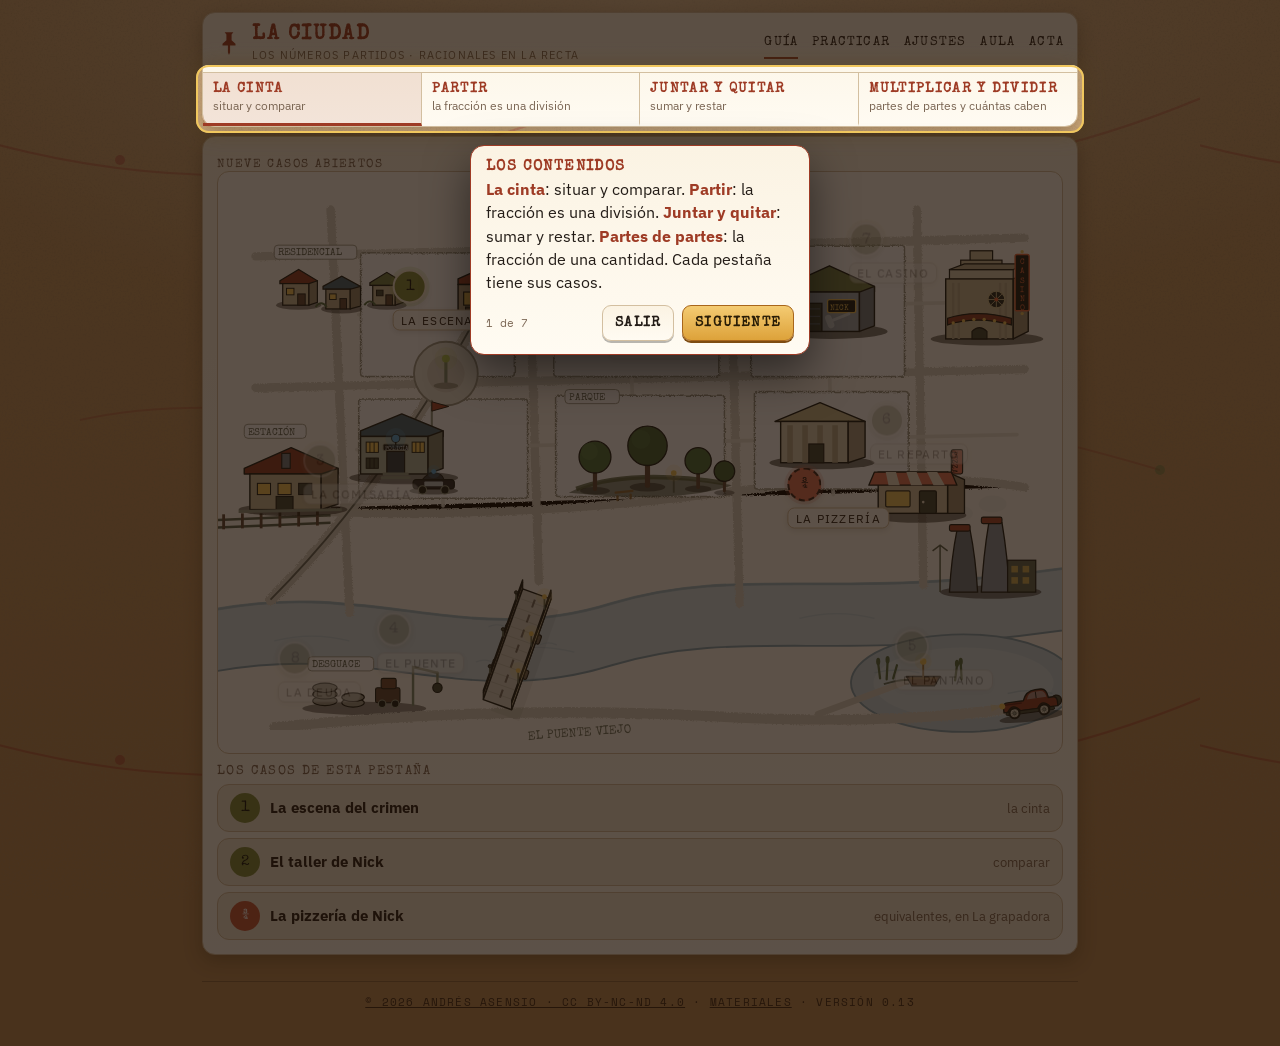
==== commit 4738583a: "0.13: sobre el papel, sin cinta y operaciones combinadas Los casos 5, 6, 7 y 9 acaban con un encargo" ====
--- a/index.html
+++ b/index.html
@@ -6,7 +6,7 @@
 <meta name="author" content="Andrés Asensio">
 <!--
   LOS NÚMEROS PARTIDOS · la ciudad
-  Manipulativo de números racionales para 1.º y 2.º de ESO · versión 0.12
+  Manipulativo de números racionales para 1.º y 2.º de ESO · versión 0.13
   © Andrés Asensio · CC BY-NC-ND 4.0
 
   v0.7 · LA PIZZERÍA, EN EL PLANO. La ciudad y la pizzería de Nick son dos
@@ -913,6 +913,21 @@
 /* en Practicar, tampoco el nombre de la marca roja ni la lectura */
 #vPractica:not(.visto) #pMarca .val,#vPractica:not(.visto) #prLec{visibility:hidden}
 #vPractica #prMesa[hidden]{display:none}
+
+/* ── SOBRE EL PAPEL: la cuenta y el resultado, escritos; la cinta, escondida
+   hasta que está bien (0.13) ── */
+.papel{display:flex;flex-wrap:wrap;gap:8px 12px;margin-top:11px;align-items:flex-end}
+.papel[hidden],.papel label[hidden]{display:none}
+.papel label{display:flex;flex-direction:column;gap:3px;flex:1 1 150px}
+.papel label.pRe{flex:0 1 130px}
+.papel .etq{font-size:11.5px;letter-spacing:1.2px;text-transform:uppercase;color:var(--tenue)}
+.papel input{font:500 17px/1.2 var(--letra);color:var(--tinta);background:var(--panel);border:1px solid var(--linea);
+  border-bottom:2px solid var(--oro);border-radius:7px;padding:8px 10px;min-height:42px;width:100%;box-sizing:border-box}
+.papel input:focus{outline:2px solid var(--morado);outline-offset:1px}
+.papel input:disabled{opacity:.85;border-bottom-color:var(--verde)}
+.papel .nota{flex:1 1 100%;margin:0;font-size:12.5px;color:var(--tenue)}
+.vista.apapel > :not(.cabezaCaso):not(.sumario):not(.encargo):not(.informe){display:none}
+#prPapel[aria-pressed="true"]{border-color:var(--oro);background:var(--brillo);color:var(--oro)}
 </style>
 </head>
 <body data-modo="papel">
@@ -2039,6 +2054,7 @@
     <div class="fila">
       <button class="b ok comprobar" id="prComprueba">Comprobar</button>
       <button class="b" id="prOtro" data-t>Otro encargo</button>
+      <button class="b" id="prPapel" aria-pressed="false" data-t>Sin cinta</button>
       <span class="paso" id="prCuenta"></span>
     </div>
   </div>
@@ -2077,7 +2093,7 @@
 <footer>
   <a href="https://creativecommons.org/licenses/by-nc-nd/4.0/deed.es" rel="license">© 2026 Andrés Asensio · CC BY-NC-ND 4.0</a>
   · <a href="https://diazepamina-creator.github.io/">Materiales</a>
-  · versión 0.12
+  · versión 0.13
 </footer>
 </div><!-- .lienzo -->
 
@@ -2553,12 +2569,55 @@
   return remata;
 }
 
+/* ═══ SOBRE EL PAPEL ═════════════════════════════════════════════
+   Un encargo sin cinta: la cuenta se escribe (en la libreta, y aquí) y se
+   resuelve. La cinta se esconde hasta que está bien; después se puede
+   comprobar en ella, si se quiere. Lo usan los casos 5, 6, 7 y 9 y
+   Practicar. La lectura de las cuentas está en encargos.js (PR.revisa). */
+function montaPapel(encargo, alEnter){
+  const el = document.createElement('div'); el.className = 'papel'; el.hidden = true;
+  el.innerHTML = '<label class="pCu"><span class="etq"></span><input type="text" autocomplete="off" spellcheck="false" autocapitalize="off"></label>'
+    + '<label class="pRe"><span class="etq"></span><input type="text" autocomplete="off" spellcheck="false" autocapitalize="off" inputmode="text"></label>'
+    + '<p class="nota"></p>';
+  encargo.insertBefore(el, encargo.querySelector('.fila'));
+  const [cu, re] = el.querySelectorAll('input');
+  [cu, re].forEach(i => i.addEventListener('keydown', ev => { if(ev.key === 'Enter'){ ev.preventDefault(); alEnter(); } }));
+  return {
+    pon(papel, hecho, conCinta = true){
+      el.hidden = !papel; if(!papel) return;
+      el.querySelector('.pCu').hidden = !papel.cuenta;
+      el.querySelector('.pCu .etq').textContent = T('La cuenta');
+      el.querySelector('.pRe .etq').textContent = T('El resultado');
+      el.querySelector('.nota').textContent = T(hecho ? (conCinta ? 'Hecho sobre el papel. Ahora, si se quiere, se puede comprobar en la cinta.' : 'Hecho sobre el papel.') : papel.cuenta ? 'Sin tocar la cinta: en la libreta, y aquí la cuenta y lo que da.' : 'Sin tocar la cinta: en la libreta, y aquí lo que da.');
+      cu.disabled = re.disabled = !!hecho;
+      if(hecho && papel.ej && !cu.value) cu.value = papel.ej;
+      if(hecho && papel.ver && !re.value) re.value = papel.ver;
+    },
+    limpia(){ cu.value = re.value = ''; },
+    lee: () => [cu.value, re.value],
+    /* lo que se escribió, para el acta */
+    dicho: () => (cu.value.trim() && !el.querySelector('.pCu').hidden ? cu.value.trim() + ' = ' : '') + re.value.trim(),
+    foco(){ if(!el.hidden) (el.querySelector('.pCu').hidden ? re : cu).focus({preventScroll: true}); }
+  };
+}
+/* lo que contesta Liz cuando lo escrito no está bien */
+function dicePapel(rv){
+  if(rv.k === 'otra') return T('Esa cuenta da ') + '<b>' + rv.x + '</b>' + T(', y no es la del encargo: hay que volver a leerlo.');
+  if(rv.k === 'trampa') return rv.r;
+  return T({falta: 'Falta la cuenta o el resultado: en la libreta, y aquí.',
+    nocuenta: 'Esa cuenta no se entiende. Se escribe con números y signos: 3/4 + 1/8, 2 · 3/5, 3/4 : 1/8, con paréntesis si hacen falta.',
+    sinop: 'Eso es un número, no una cuenta: ¿con qué números y qué operación se llega a él?',
+    nores: 'El resultado no se entiende: un número o una fracción, como 7/8.',
+    resmal: 'La cuenta está bien planteada, pero el resultado no. A repasarla en la libreta.'}[rv.k]);
+}
+
 function montaExpediente(cfg){
   const R = document.getElementById(cfg.vista);
   const q = sel => R.querySelector(sel);
   let enc = 0, elegida = null, remata = () => {}, sellado = false;
   const hechos = new Set(), vistos = new Set();
   q('.encTxt').addEventListener('click', () => remata());
+  const pp = montaPapel(q('.encargo'), () => q('.comprobar').click());
 
   function pintaOpciones(){
     const e = cfg.encargos[enc], caja = q('.ops');
@@ -2582,7 +2641,10 @@
     const ultimo = enc === cfg.encargos.length - 1, hecho = hechos.has(enc);
     /* un encargo puede montar su cinta (la tela de la sastrería cambia):
        solo al llegar a él, no al repintar por la lengua */
-    if(enc !== preparado){ preparado = enc; if(cfg.encargos[enc].prepara) cfg.encargos[enc].prepara(); }
+    if(enc !== preparado){ preparado = enc; pp.limpia(); if(cfg.encargos[enc].prepara) cfg.encargos[enc].prepara(); }
+    /* sobre el papel, la cinta no se ve hasta que está bien */
+    pp.pon(cfg.encargos[enc].papel, hecho);
+    R.classList.toggle('apapel', !!cfg.encargos[enc].papel && !hecho);
     /* el veredicto de la cinta solo se ve después de comprobar (o con el
        encargo ya resuelto); el sumario se pliega cuando ya se ha leído */
     R.classList.toggle('visto', hecho); R.dataset.hecho = hecho ? 'si' : 'no';
@@ -2636,6 +2698,9 @@
       if(elegida === null){ bien = false; dice = T(e.mal); }
       else { bien = e.ops[elegida].ok; dice = T(e.ops[elegida].r);
              if(!bien) R.querySelectorAll('.op')[elegida].classList.add('fallada'); }
+    }else if(e.papel){                          // sobre el papel
+      const rv = PR.revisa(e.papel, ...pp.lee());
+      bien = rv.bien; dice = bien ? T(e.bien) : dicePapel(rv);
     }else{                                      // encargo de la cinta
       bien = e.ok();
       dice = T(bien ? e.bien : (typeof e.mal === 'function' ? e.mal() : e.mal));
@@ -2656,12 +2721,14 @@
     bien ? Ruido.bien() : Ruido.mal();
     q('.infTxt').innerHTML = dice;
     /* al acta: cada intento, con lo que se dijo si era un interrogatorio */
-    if(typeof anotaActa === 'function' && !(e.ops && elegida === null)) anotaActa(cfg.caso, enc, bien, e.ops && elegida !== null ? e.ops[elegida].t : null);
+    if(typeof anotaActa === 'function' && !(e.ops && elegida === null)) anotaActa(cfg.caso, enc, bien, e.ops && elegida !== null ? e.ops[elegida].t : e.papel && !bien ? pp.dicho() : null);
     if(bien){
       hechos.add(enc);
       if(enc === cfg.encargos.length - 1){ resueltos.add(cfg.caso); pintaMapa(); }
       guardaTurno();
       pintaEncargo();
+      /* la cinta, que estaba escondida, se ve ya: hay que repintarla */
+      if(e.papel && cfg.cinta) requestAnimationFrame(() => cfg.cinta.repinta());
       inf.hidden = false;                      // pintaEncargo ya lo deja puesto
     }
   });
@@ -3154,10 +3221,14 @@
   bien:'No dormimos, jefe: <b>13/12</b>. Con el dique en doceavos las tres aguas tienen por fin el mismo nombre — 6/12 + 4/12 + 3/12 — y trece trozos de doceavo son <b>más que los doce</b> que hace el dique entero. Igual que los 5/4 de la relojería: cuando el de arriba pasa al de abajo, se ha pasado de la unidad. Avise al barrio bajo.',
   mal:() => cinta5.cortes !== 12
     ? T('En doceavos, jefe: pulse el <b>12</b>. Es el único corte donde caben los medios, los tercios y los cuartos a la vez.')
-    : T('Junte los tres: 6/12 del nivel, 4/12 del tercio y 3/12 del cuarto.')}
+    : T('Junte los tres: 6/12 del nivel, 4/12 del tercio y 3/12 del cuarto.')},
+ {t:'Sobre el papel, que el guarda no se fía de las cintas: el lunes el nivel estaba en <b>2/3</b> del dique; por la noche llovió <b>1/4</b>, y el martes por la mañana abrieron la compuerta y bajó <b>1/6</b>. Escríbame la cuenta y el nivel del martes, sin tocar el limnímetro.',
+  papel:{res:{n:3, d:4}, cuenta:true, ej:'2/3 + 1/4 − 1/6', ver:'3/4'},
+  bien:'<b>2/3 + 1/4 − 1/6 = 8/12 + 3/12 − 2/12 = 9/12 = 3/4.</b> Justo en la línea de peligro: la compuerta se abrió a tiempo. Si quiere, póngalo en la cinta: corte en doceavos.',
+  mal:''}
 ];
 const caso5 = montaExpediente({
-  vista:'vCaso5', caso:5, encargos:ENCARGOS5,
+  vista:'vCaso5', caso:5, encargos:ENCARGOS5, cinta:cinta5,
   cierre:'<b>Caso cerrado.</b> El pantano aguantó por los pelos y el libro del '
     + 'guarda queda corregido. Y en la saca que apareció flotando bajo el '
     + 'puente había doce mil dólares del banco de la calle 4, con una nota de '
@@ -3226,10 +3297,14 @@
    {t:'La mitad, porque 3/4 y 1/6 son partes pequeñas.', ok:false,
     r:'Tres cuartos de nada tiene de pequeño: es casi todo el botín. Échele el ojo a la cinta antes de fiarse del tamaño de los números.'}],
   bien:'Un doceavo: 9/12 del jefe, 2/12 del chivato, y de doce queda uno.',
-  mal:'Elija una de las cuatro, jefe.'}
+  mal:'Elija una de las cuatro, jefe.'},
+ {t:'Una última cuenta, sobre el papel: de lo suyo, el jefe le pagó al abogado <b>un tercio</b>. ¿Cuántos dólares cobró el abogado? Escríbame la cuenta y el resultado, sin tocar la cinta.',
+  papel:{res:{n:3000, d:1}, cuenta:true, ej:'1/3 · 3/4 · 12000', ver:'3000'},
+  bien:'<b>1/3 · 3/4 · 12 000 = 3.000 dólares.</b> Un tercio de tres cuartos es un cuarto del botín: 1/3 · 3/4 = 1/4, y 12 000 : 4 = 3 000. Si quiere, búsquelo en la cinta.',
+  mal:''}
 ];
 const caso6 = montaExpediente({
-  vista:'vCaso6', caso:6, encargos:ENCARGOS6,
+  vista:'vCaso6', caso:6, encargos:ENCARGOS6, cinta:cinta6,
   cierre:'<b>Caso cerrado.</b> Los dos del coche cantaron por mil dólares. Y '
     + 'todos los caminos —el reloj, la rueda, la barandilla, la saca— acaban '
     + 'en el mismo sitio: el casino de la calle 9, donde la banca se queda su '
@@ -3300,10 +3375,14 @@
    {t:'Le devuelven 6 fichas: 3 × 2.', ok:false,
     r:'Ojalá. El «a» de «tres a dos» no multiplica: separa lo que le dan de lo que puso.'}],
   bien:'Tres por cada dos: 3/2 de lo apostado, una vez y media.',
-  mal:'Elija una de las cuatro, jefe.'}
+  mal:'Elija una de las cuatro, jefe.'},
+ {t:'En la mesa de al lado juegan con otras reglas: la banca se queda <b>1/4</b> del bote y, de lo que queda, el dueño se lleva <b>2/5</b>. ¿Qué parte del bote se lleva el dueño? Sobre el papel: la cuenta y el resultado.',
+  papel:{res:{n:3, d:10}, cuenta:true, ej:'2/5 · 3/4', ver:'3/10'},
+  bien:'<b>2/5 · 3/4 = 6/20 = 3/10</b> del bote. Lo que queda son 3/4, y los 2/5 de eso se multiplican. Si quiere, compruébelo en la cinta: corte en décimos.',
+  mal:''}
 ];
 const caso7 = montaExpediente({
-  vista:'vCaso7', caso:7, encargos:ENCARGOS7,
+  vista:'vCaso7', caso:7, encargos:ENCARGOS7, cinta:cinta7,
   cierre:'<b>Caso cerrado.</b> La banca paga una vez y media y se queda un quinto: '
     + 'el negocio cuadra. Pero el dueño no viste de confección: su traje salió de la '
     + 'sastrería de la calle 2, y el sastre corta la tela con cinta métrica, como Liz.'
@@ -3528,10 +3607,15 @@
    {t:'Dividir siempre da menos, así que se multiplica por algo pequeño.', ok:false,
     r:'Ya lo vio en el forro: 2 : 1/3 = 6. Al dividir entre algo menor que 1, sale más.'}],
   bien:'Eso es.',
-  mal:'Elija una de las cuatro, jefe.'}
+  mal:'Elija una de las cuatro, jefe.'},
+ {t:'La última cuenta del sastre, sobre el papel: quedan <b>3 metros</b> de lino, y cada pañuelo lleva <b>3/4 de metro</b>. ¿Cuántos pañuelos salen? La cuenta y el resultado, sin tocar la cinta.',
+  prepara: tela(3, 3),
+  papel:{res:{n:4, d:1}, cuenta:true, ej:'3 : 3/4', ver:'4'},
+  bien:'<b>3 : 3/4 = 3 · 4/3 = 4</b> pañuelos. Si quiere, póngalo en la cinta: la pieza en 3/4, y caben cuatro justas.',
+  mal:''}
 ];
 const caso9 = montaExpediente({
-  vista:'vCaso9', caso:9, encargos:ENCARGOS9,
+  vista:'vCaso9', caso:9, encargos:ENCARGOS9, cinta:cinta9,
   cierre:'<b>Caso cerrado.</b> El libro del sastre cuadra pieza a pieza. Y en la última '
     + 'página hay una nota: el traje del sospechoso se pagó con billetes del banco de la '
     + 'calle 4, y su coche ha acabado esta mañana en el desguace, con una cuenta pendiente.'
@@ -4015,6 +4099,8 @@
 Object.assign(VA, {"Cabe ": "Hi cap ", " pieza entera y sobra ": " peça sencera i sobra "});
 /* lo nuevo de la versión 0.12: los tipos de Practicar y sus enlaces */
 Object.assign(VA, {"Situar": "Situar", "Comparar": "Comparar", "Repartir": "Repartir", "¿Exacto o periódico?": "Exacte o periòdic?", "Sumar": "Sumar", "Restar": "Restar", "Fracción de una cantidad": "Fracció d'una quantitat", "Parte de una parte": "Part d'una part", "Dividir": "Dividir"});
+/* lo nuevo de la versión 0.13: sobre el papel, sin cinta y las operaciones combinadas */
+Object.assign(VA, {"La cuenta": "El compte", "El resultado": "El resultat", "Hecho sobre el papel. Ahora, si se quiere, se puede comprobar en la cinta.": "Fet sobre el paper. Ara, si es vol, es pot comprovar en la cinta.", "Hecho sobre el papel.": "Fet sobre el paper.", "Sin tocar la cinta: en la libreta, y aquí la cuenta y lo que da.": "Sense tocar la cinta: en la llibreta, i ací el compte i el que dona.", "Sin tocar la cinta: en la libreta, y aquí lo que da.": "Sense tocar la cinta: en la llibreta, i ací el que dona.", "Esa cuenta da ": "Eixe compte dona ", ", y no es la del encargo: hay que volver a leerlo.": ", i no és el de l'encàrrec: cal tornar a llegir-lo.", "Falta la cuenta o el resultado: en la libreta, y aquí.": "Falta el compte o el resultat: en la llibreta, i ací.", "Esa cuenta no se entiende. Se escribe con números y signos: 3/4 + 1/8, 2 · 3/5, 3/4 : 1/8, con paréntesis si hacen falta.": "Eixe compte no s'entén. S'escriu amb números i signes: 3/4 + 1/8, 2 · 3/5, 3/4 : 1/8, amb parèntesis si en calen.", "Eso es un número, no una cuenta: ¿con qué números y qué operación se llega a él?": "Això és un número, no un compte: amb quins números i quina operació s'hi arriba?", "El resultado no se entiende: un número o una fracción, como 7/8.": "El resultat no s'entén: un número o una fracció, com 7/8.", "La cuenta está bien planteada, pero el resultado no. A repasarla en la libreta.": "El compte està ben plantejat, però el resultat no. A repassar-lo en la llibreta.", "Sin cinta": "Sense cinta", "sin cinta": "sense cinta", "Operaciones combinadas": "Operacions combinades", "Sobre el papel, que el guarda no se fía de las cintas: el lunes el nivel estaba en <b>2/3</b> del dique; por la noche llovió <b>1/4</b>, y el martes por la mañana abrieron la compuerta y bajó <b>1/6</b>. Escríbame la cuenta y el nivel del martes, sin tocar el limnímetro.": "Sobre el paper, que el guarda no es fia de les cintes: dilluns el nivell estava en <b>2/3</b> del dic; a la nit va ploure <b>1/4</b>, i dimarts al matí van obrir la comporta i va baixar <b>1/6</b>. Escriga'm el compte i el nivell de dimarts, sense tocar el limnímetre.", "<b>2/3 + 1/4 − 1/6 = 8/12 + 3/12 − 2/12 = 9/12 = 3/4.</b> Justo en la línea de peligro: la compuerta se abrió a tiempo. Si quiere, póngalo en la cinta: corte en doceavos.": "<b>2/3 + 1/4 − 1/6 = 8/12 + 3/12 − 2/12 = 9/12 = 3/4.</b> Just en la línia de perill: la comporta es va obrir a temps. Si vol, pose-ho en la cinta: talle en dotzens.", "Una última cuenta, sobre el papel: de lo suyo, el jefe le pagó al abogado <b>un tercio</b>. ¿Cuántos dólares cobró el abogado? Escríbame la cuenta y el resultado, sin tocar la cinta.": "Un últim compte, sobre el paper: del que era seu, el cap li va pagar a l'advocat <b>un terç</b>. Quants dòlars va cobrar l'advocat? Escriga'm el compte i el resultat, sense tocar la cinta.", "<b>1/3 · 3/4 · 12 000 = 3.000 dólares.</b> Un tercio de tres cuartos es un cuarto del botín: 1/3 · 3/4 = 1/4, y 12 000 : 4 = 3 000. Si quiere, búsquelo en la cinta.": "<b>1/3 · 3/4 · 12 000 = 3.000 dòlars.</b> Un terç de tres quarts és un quart del botí: 1/3 · 3/4 = 1/4, i 12 000 : 4 = 3 000. Si vol, busque-ho en la cinta.", "En la mesa de al lado juegan con otras reglas: la banca se queda <b>1/4</b> del bote y, de lo que queda, el dueño se lleva <b>2/5</b>. ¿Qué parte del bote se lleva el dueño? Sobre el papel: la cuenta y el resultado.": "En la taula del costat juguen amb altres regles: la banca es queda <b>1/4</b> del pot i, del que queda, l'amo se'n porta <b>2/5</b>. Quina part del pot se'n porta l'amo? Sobre el paper: el compte i el resultat.", "<b>2/5 · 3/4 = 6/20 = 3/10</b> del bote. Lo que queda son 3/4, y los 2/5 de eso se multiplican. Si quiere, compruébelo en la cinta: corte en décimos.": "<b>2/5 · 3/4 = 6/20 = 3/10</b> del pot. El que queda són 3/4, i els 2/5 d'això es multipliquen. Si vol, comprove-ho en la cinta: talle en dècims.", "La última cuenta del sastre, sobre el papel: quedan <b>3 metros</b> de lino, y cada pañuelo lleva <b>3/4 de metro</b>. ¿Cuántos pañuelos salen? La cuenta y el resultado, sin tocar la cinta.": "L'últim compte del sastre, sobre el paper: queden <b>3 metres</b> de lli, i cada mocador porta <b>3/4 de metre</b>. Quants mocadors n'ixen? El compte i el resultat, sense tocar la cinta.", "<b>3 : 3/4 = 3 · 4/3 = 4</b> pañuelos. Si quiere, póngalo en la cinta: la pieza en 3/4, y caben cuatro justas.": "<b>3 : 3/4 = 3 · 4/3 = 4</b> mocadors. Si vol, pose-ho en la cinta: la peça en 3/4, i en caben quatre justes."});
 </script>
 <script>
 /* ═══ EL SONIDO ═════════════════════════════════════════════════════
@@ -4309,7 +4395,7 @@
 try{
   const q = new URLSearchParams(location.search);
   if(q.get('j')){ vieneDeEnlace = true; if(PESTANAS[q.get('j')]) pestana = q.get('j');
-    if(q.get('j') === 'practicar') enlacePr = {m: q.get('m'), c: q.get('c')};
+    if(q.get('j') === 'practicar') enlacePr = {m: q.get('m'), c: q.get('c'), papel: q.has('papel')};
     history.replaceState(null, '', location.pathname); }
 }catch(err){}
 pintaRuta();
@@ -4336,6 +4422,9 @@
      cantidad  c=12000_3/4    3/4 de 12 000 $
      partes    c=2/3_1/2      1/2 de 2/3
      dividir   c=3/4_1/8      3/4 : 1/8
+     combinadas c=(1/2s1/4)m2/3   (1/2 + 1/4) · 2/3: s suma, r resta,
+                              m multiplica, d divide
+   Con &papel, sin cinta: la cuenta y el resultado, escritos.
    Sin c (o con unos datos que no caben en la cinta), uno al azar de ese
    tipo. Sin m, Practicar en la pestaña de siempre.
    ══════════════════════════════════════════════════════════════════════ */
@@ -4370,6 +4459,83 @@
     const x = a(p[0]), y = b(p[1]); return x === null || y === null ? null : [x, y]; };
   const pasosPara = x => Math.max(2, Math.floor(x) + 1);
   const entera = q => q.d === 1;
+
+  /* ── LAS CUENTAS ESCRITAS (sobre el papel). Se leen con fracciones
+     exactas: 3/4 + 1/8, 2 · 3/5, 3/4 : 1/8, (1/2 + 1/4) · 2/3, 0,5 − 1/3.
+     3/4 junto es una fracción (va antes que nada); · × * x multiplican;
+     : ÷ y la barra entre otras cosas dividen. ── */
+  const sumaQ = (a, b) => Q(a.n * b.d + b.n * a.d, a.d * b.d);
+  const OPS = {'+': (a, b) => sumaQ(a, b), '-': (a, b) => sumaQ(a, {n: -b.n, d: b.d}),
+    '·': (a, b) => Q(a.n * b.n, a.d * b.d), ':': (a, b) => b.n === 0 ? null : Q(a.n * b.d, a.d * b.n)};
+  function fichas(s){
+    s = String(s || '').replace(/[−–]/g, '-').replace(/[×*x]/gi, '·').replace(/÷/g, ':').replace(/\s+/g, '');
+    const out = []; let i = 0;
+    const num = () => { const m = /^\d+(?:[.,]\d+)?/.exec(s.slice(i)); if(!m) return null; i += m[0].length;
+      const [e, f = ''] = m[0].split(/[.,]/); return Q(+(e + f), Math.pow(10, f.length)); };
+    while(i < s.length){
+      const c = s[i];
+      if(/\d/.test(c)){ let q = num();
+        if(s[i] === '/' && /\d/.test(s[i + 1] || '')){ i++; const d = num(); if(!d || d.n === 0) return null; q = OPS[':'](q, d); }
+        out.push({q}); }
+      else if('+-·:/()'.includes(c)){ out.push({o: c === '/' ? ':' : c}); i++; }
+      else return null;
+    }
+    return out;
+  }
+  /* el árbol: {q} o {o, a, b}; null si no se entiende */
+  function arbol(s){
+    const f = fichas(s); if(!f || !f.length) return null;
+    let i = 0;
+    const ve = o => f[i] && f[i].o === o;
+    function suma(){ let a = prod(); while(a && (ve('+') || ve('-'))){ const o = f[i++].o, b = prod(); if(!b) return null; a = {o, a, b}; } return a; }
+    function prod(){ let a = uno(); while(a && (ve('·') || ve(':'))){ const o = f[i++].o, b = uno(); if(!b) return null; a = {o, a, b}; } return a; }
+    function uno(){
+      if(ve('-')){ i++; const a = uno(); return a && {o: '-', a: {q: Q(0, 1)}, b: a, menos: true}; }
+      if(ve('(')){ i++; const a = suma(); if(!a || !ve(')')) return null; i++; return a; }
+      if(f[i] && f[i].q){ return {q: f[i++].q}; }
+      return null;
+    }
+    const a = suma();
+    return a && i === f.length ? a : null;
+  }
+  const valor = a => { if(a.q) return a.q; const x = valor(a.a), y = valor(a.b); return x && y && OPS[a.o](x, y); };
+  const cuenta = s => { const a = arbol(s); return a ? valor(a) : null; };
+  const conOp = s => { const a = arbol(s); return !!(a && !a.q); };
+  const igual = (a, b) => !!a && !!b && a.n * b.d === b.n * a.d;
+  /* la cuenta escrita, con los paréntesis justos */
+  const PRI = {'+': 1, '-': 1, '·': 2, ':': 2};
+  function escribe(a, pri = 0, der = false){
+    if(a.q) return a.q.n < 0 && pri ? '(' + t(a.q) + ')' : t(a.q);
+    if(a.menos) return '−' + escribe(a.b, 3);
+    const p = PRI[a.o], s = escribe(a.a, p) + ' ' + (a.o === '-' ? '−' : a.o) + ' ' + escribe(a.b, p, true);
+    return p < pri || (p === pri && der) ? '(' + s + ')' : s;
+  }
+  /* un paso: se hacen a la vez todas las operaciones que ya tienen sus dos números */
+  const paso = a => a.q ? a : (a.a.q && a.b.q ? {q: valor(a)} : {o: a.o, a: paso(a.a), b: paso(a.b), menos: a.menos});
+  function pasos(s){
+    let a = arbol(s); const l = [escribe(a)];
+    while(!a.q){ a = paso(a); l.push(escribe(a)); }
+    return l;
+  }
+  /* Revisa lo escrito sobre el papel: la cuenta (si se pide) y el resultado.
+     papel = {res, cuenta: true|false, trampas: [{q, r}]}. Devuelve {bien, k}
+     con k: falta, nocuenta, sinop, otra (con x, lo que da), nores, trampa (con r), resmal */
+  function revisa(papel, cu, re){
+    if(papel.cuenta){
+      if(!String(cu || '').trim()) return {bien: false, k: 'falta'};
+      const v = cuenta(cu);
+      if(!v) return {bien: false, k: 'nocuenta'};
+      if(!conOp(cu)) return {bien: false, k: 'sinop'};
+      if(!igual(v, papel.res)) return {bien: false, k: 'otra', x: t(v)};
+    }
+    if(!String(re || '').trim()) return {bien: false, k: 'falta'};
+    const r = cuenta(re);
+    if(!r) return {bien: false, k: 'nores'};
+    if(igual(r, papel.res)) return {bien: true, k: 'bien'};
+    const tr = (papel.trampas || []).find(x => igual(r, x.q));
+    if(tr) return {bien: false, k: 'trampa', r: tr.r};
+    return {bien: false, k: 'resmal'};
+  }
 
   /* Cada tipo: {pes, nombre, azar() → datos|null, vale(datos), cod(datos), lee(c) → datos|null,
      crea(datos) → encargo}. Un encargo es
@@ -4396,6 +4562,7 @@
       lee: c => { const x = lee2(c, lq, lq); return x && {p: x[0], q: x[1]}; },
       crea: ({p, q}) => { const mayor = v(q) > v(p);
         return {t: L('La verde es la prueba: <b>' + t(p) + '</b>. El sospechoso dice que estuvo en <b>' + t(q) + '</b>. Pon su marca y dime: ¿pasó de largo o se quedó antes?', 'La verda és la prova: <b>' + t(p) + '</b>. El sospitós diu que va estar en <b>' + t(q) + '</b>. Posa la seua marca i digues-me: va passar de llarg o es va quedar abans?'),
+          tp: L('La prueba dice <b>' + t(p) + '</b>. El sospechoso dice que estuvo en <b>' + t(q) + '</b>. ¿Pasó de largo o se quedó antes?', 'La prova diu <b>' + t(p) + '</b>. El sospitós diu que va estar en <b>' + t(q) + '</b>. Va passar de llarg o es va quedar abans?'),
           pasos: pasosPara(Math.max(v(p), v(q))), desde: 0, prueba: {v: v(p), nombre: t(p)}, meta: v(q),
           ops: baraja([
             {t: L('Pasó de largo: su marca queda a la derecha.', 'Va passar de llarg: la seua marca queda a la dreta.'), ok: mayor, r: mayor ? L('Eso es: más a la derecha, mayor.', 'Això és: més a la dreta, major.') : L('Mira la cinta: su marca queda a la IZQUIERDA de la prueba.', 'Mira la cinta: la seua marca queda a l\'ESQUERRA de la prova.')},
@@ -4411,7 +4578,8 @@
       cod: ({n, k}) => n + '_' + k,
       lee: c => { const x = lee2(c, leInt, leInt); return x && {n: x[0], k: x[1]}; },
       crea: ({n, k}) => ({t: L('Hay <b>' + n + ' metros</b> de barandilla para <b>' + k + ' tramos</b> iguales. Ponme la marca donde acaba el primer tramo.', 'Hi ha <b>' + n + ' metres</b> de barana per a <b>' + k + ' trams</b> iguals. Posa\'m la marca on acaba el primer tram.'),
-        pasos: Math.max(2, Math.ceil(n / k) + 1), desde: 0, prueba: null, meta: n / k,
+        tp: L('Hay <b>' + n + ' metros</b> de barandilla para <b>' + k + ' tramos</b> iguales. ¿Cuánto mide cada tramo?', 'Hi ha <b>' + n + ' metres</b> de barana per a <b>' + k + ' trams</b> iguals. Quant mesura cada tram?'),
+        pasos: Math.max(2, Math.ceil(n / k) + 1), desde: 0, prueba: null, meta: n / k, res: Q(n, k),
         pista: L('La cinta mide metros. Toca la cinta para llevar la marca roja.', 'La cinta mesura metres. Toca la cinta per a portar la marca roja.'),
         bien: L('Cada tramo mide ' + n + ' : ' + k + ' = <b>' + fr(n, k) + '</b> de metro. La fracción es una división.', 'Cada tram mesura ' + n + ' : ' + k + ' = <b>' + fr(n, k) + '</b> de metre. La fracció és una divisió.'),
         mal: L('Un tramo es lo que toca a cada uno al repartir ' + n + ' entre ' + k + ': corta cada metro en <b>' + k + '</b> y cuenta <b>' + n + '</b> trozos.', 'Un tram és el que toca a cadascun en repartir ' + n + ' entre ' + k + ': talla cada metre en <b>' + k + '</b> i compta <b>' + n + '</b> trossos.')})},
@@ -4438,7 +4606,8 @@
       lee: c => { const x = lee2(c, lq, lq); return x && {a: x[0], c: x[1]}; },
       crea: ({a, c}) => { const m = mcmN(a.d, c.d), na = a.n * m / a.d, nc = c.n * m / c.d, meta = v(a) + v(c);
         return {t: L('El nivel estaba en <b>' + t(a) + '</b> del dique y anoche subió <b>' + t(c) + '</b>. Ponme el nivel de esta mañana.', 'El nivell estava en <b>' + t(a) + '</b> del dic i anit va pujar <b>' + t(c) + '</b>. Posa\'m el nivell d\'este matí.'),
-          pasos: pasosPara(meta), desde: 0, prueba: {v: v(a), nombre: t(a)}, meta,
+          tp: L('El nivel estaba en <b>' + t(a) + '</b> del dique y anoche subió <b>' + t(c) + '</b>. ¿En cuánto está esta mañana?', 'El nivell estava en <b>' + t(a) + '</b> del dic i anit va pujar <b>' + t(c) + '</b>. En quant està este matí?'),
+          pasos: pasosPara(meta), desde: 0, prueba: {v: v(a), nombre: t(a)}, meta, res: sumaQ(a, c),
           pista: L('La verde es el nivel de ayer. Toca la cinta para llevar el de hoy.', 'La verda és el nivell d\'ahir. Toca la cinta per a portar el d\'hui.'),
           bien: t(a) + ' + ' + t(c) + ' = ' + na + '/' + m + ' + ' + nc + '/' + m + ' = <b>' + fr(na + nc, m) + '</b>. ' + L('Primero, los trozos del mismo tamaño.', 'Primer, els trossos de la mateixa grandària.'),
           mal: L('Corta el dique en <b>' + m + '</b>: ' + t(a) + ' son ' + na + ' trozos, y suben ' + nc + ' más.', 'Talla el dic en <b>' + m + '</b>: ' + t(a) + ' són ' + na + ' trossos, i en pugen ' + nc + ' més.')}; }},
@@ -4450,7 +4619,7 @@
       lee: c => { const x = lee2(c, lq, lq); return x && {a: x[0], c: x[1]}; },
       crea: ({a, c}) => { const m = Math.max(2, mcmN(a.d, c.d)), nc = c.n * m / c.d, meta = v(a) - v(c);
         return {t: L('El sospechoso tiene <b>' + t(a) + '</b> de fajo en la banca y paga <b>' + t(c) + '</b>. ¿Cómo queda su saldo?', 'El sospitós té <b>' + t(a) + '</b> de feix en la banca i paga <b>' + t(c) + '</b>. Com queda el seu saldo?'),
-          pasos: 4, desde: -2, prueba: {v: v(a), nombre: t(a)}, meta,
+          pasos: 4, desde: -2, prueba: {v: v(a), nombre: t(a)}, meta, res: OPS['-'](a, c),
           pista: L('A la derecha del cero, lo que tiene; a la izquierda, lo que debe. La verde es lo que tenía.', 'A la dreta del zero, el que té; a l\'esquerra, el que deu. La verda és el que tenia.'),
           bien: t(a) + ' − ' + t(c) + ' = <b>' + fr(a.n * m / a.d - nc, m) + '</b>' + (meta < 0 ? L(': ahora debe.', ': ara deu.') : '.'),
           mal: L('Desde la verde, cuenta <b>' + nc + '</b> trozos de ' + fr(1, m) + ' hacia la izquierda.', 'Des de la verda, compta <b>' + nc + '</b> trossos de ' + fr(1, m) + ' cap a l\'esquerra.')}; }},
@@ -4477,7 +4646,8 @@
       lee: c => { const x = lee2(c, lq, lq); return x && {a: x[0], c: x[1]}; },
       crea: ({a, c}) => { const D = a.d * c.d, N = a.n * c.n;
         return {t: L('De cada bote, la banca deja <b>' + t(a) + '</b> sobre la mesa, y el dueño se lleva <b>' + t(c) + '</b> de eso. Ponme la marca de lo que se lleva el dueño.', 'De cada pot, la banca deixa <b>' + t(a) + '</b> sobre la taula, i l\'amo se\'n porta <b>' + t(c) + '</b> d\'això. Posa\'m la marca del que se\'n porta l\'amo.'),
-          pasos: 1, desde: 0, prueba: {v: v(a), nombre: t(a)}, meta: N / D,
+          tp: L('De cada bote, la banca deja <b>' + t(a) + '</b> sobre la mesa, y el dueño se lleva <b>' + t(c) + '</b> de eso. ¿Qué parte del bote se lleva el dueño?', 'De cada pot, la banca deixa <b>' + t(a) + '</b> sobre la taula, i l\'amo se\'n porta <b>' + t(c) + '</b> d\'això. Quina part del pot se\'n porta l\'amo?'),
+          pasos: 1, desde: 0, prueba: {v: v(a), nombre: t(a)}, meta: N / D, res: Q(N, D),
           pista: L('La cinta es el bote entero. La verde, lo que queda en la mesa.', 'La cinta és el pot sencer. La verda, el que queda en la taula.'),
           bien: t(c) + ' de ' + t(a) + ' = <b>' + fr(N, D) + '</b> ' + L('del bote: se corta en ' + D + ' y se cuentan ' + N + '.', 'del pot: es talla en ' + D + ' i se\'n compten ' + N + '.'),
           mal: L('Corta el bote en <b>' + D + '</b>: así cada trozo de la mesa se parte en ' + c.d + '.', 'Talla el pot en <b>' + D + '</b>: així cada tros de la taula es partix en ' + c.d + '.')}; }},
@@ -4499,12 +4669,44 @@
         const vistos = new Set([t(r)]), ops = [{t: t(r), ok: true, r: L('Eso es.', 'Això és.')}];
         malos.forEach(m => { if(!vistos.has(t(m.q))){ vistos.add(t(m.q)); ops.push({t: t(m.q), ok: false, r: m.r}); } });
         return {t: L('Al sastre le quedan <b>' + met(tt) + '</b> de tela, y cada pieza lleva <b>' + met(p) + '</b>. Pon la pieza en la cinta y dime: ¿cuántas piezas salen?', 'Al sastre li queden <b>' + met(tt) + '</b> de tela, i cada peça porta <b>' + met(p) + '</b>. Posa la peça en la cinta i digues-me: quantes peces n\'ixen?'),
+          tp: L('Al sastre le quedan <b>' + met(tt) + '</b> de tela, y cada pieza lleva <b>' + met(p) + '</b>. ¿Cuántas piezas salen?', 'Al sastre li queden <b>' + met(tt) + '</b> de tela, i cada peça porta <b>' + met(p) + '</b>. Quantes peces n\'ixen?'),
           pasos: Math.max(1, Math.ceil(v(tt)), Math.floor(v(p)) + 1), desde: 0, prueba: {v: v(tt), nombre: t(tt)}, meta: v(p), tejas: true,
           ops: baraja(ops),
           pista: L('La verde es la tela, y no se toca. Lleva la roja a lo que mide la pieza: la cinta la copia una detrás de otra.', 'La verda és la tela, i no es toca. Porta la roja al que mesura la peça: la cinta la copia una darrere de l\'altra.'),
           bien: t(tt) + ' : ' + t(p) + ' = ' + t(tt) + ' · ' + t(vuelta) + ' = <b>' + t(r) + '</b>. ' + L('Dividir entre ' + t(p) + ' es multiplicar por ' + t(vuelta) + '.', 'Dividir entre ' + t(p) + ' és multiplicar per ' + t(vuelta) + '.'),
           mal: L('La pieza mide <b>' + t(p) + '</b> de metro: corta el metro en <b>' + p.d + '</b> y lleva la roja a ' + p.n + (p.n === 1 ? ' trozo' : ' trozos') + ' del cero.', 'La peça mesura <b>' + t(p) + '</b> de metre: talla el metre en <b>' + p.d + '</b> i porta la roja a ' + p.n + (p.n === 1 ? ' tros' : ' trossos') + ' del zero.')}; }}
+,
+    /* operaciones combinadas: el orden (paréntesis; · y :; + y −). Siempre
+       sobre el papel: la cuenta viene dada y se escribe el resultado. La
+       trampa, hacerlas en el orden en que se leen (o saltarse el paréntesis). */
+    combinadas: {pes: 'partes', nombre: 'Operaciones combinadas',
+      azar: () => { const f = () => Q(ent(1, 5), elige([2, 3, 4, 5, 6])), a = f(), b = f(), c = elige([f(), Q(ent(2, 3), 1)]);
+        const s = cq(a), u = cq(b), w = cq(c);
+        return {e: elige(['$a + $b · $c', '($a + $b) · $c', '$a − $b · $c', '$a · ($b − $c)', '$a + $b : $c', '($a − $b) : $c'])
+          .replace('$a', s).replace('$b', u).replace('$c', w)}; },
+      vale: ({e}) => { const a = arbol(e); if(!a || a.q) return false; const r = valor(a), tr = trampaDe(e);
+        return !!r && r.n > 0 && r.d <= 36 && r.n <= 72 && (!tr || !igual(tr, r)) && /[()]|[·:].*[+−-]|[+−-].*[·:]/.test(e); },
+      cod: ({e}) => e.replace(/ /g, '').replace(/\+/g, 's').replace(/[−-]/g, 'r').replace(/·/g, 'm').replace(/:/g, 'd'),
+      lee: c => { const e = String(c || '').replace(/ /g, 's').replace(/s/g, ' + ').replace(/r/g, ' − ').replace(/m/g, ' · ').replace(/d/g, ' : ')
+          .replace(/\(\s+/g, '(').replace(/\s+\)/g, ')').trim(); return arbol(e) ? {e} : null; },
+      crea: ({e}) => { const r = cuenta(e), tr = trampaDe(e), l = pasos(e);
+        return {t: L('Liz ha encontrado esta cuenta en la libreta del contable, sin resolver: <b>' + e + '</b>. Hazla tú, sin cinta, y apúntame el resultado.', 'Liz ha trobat este compte en la llibreta del comptable, sense resoldre: <b>' + e + '</b>. Fes-lo tu, sense cinta, i apunta\'m el resultat.'),
+          sinCinta: true, res: r,
+          papel: {res: r, cuenta: false, trampas: tr ? [{q: tr, r: /[()]/.test(e)
+            ? L('Eso sale saltándose el paréntesis. Lo de dentro va primero; luego · y :; al final, + y −.', 'Això ix botant-se el parèntesi. El de dins va primer; després · i :; al final, + i −.')
+            : L('Eso sale haciendo las cuentas en el orden en que se leen. Primero · y :; al final, + y −.', 'Això ix fent els comptes en l\'orde en què es lligen. Primer · i :; al final, + i −.')}] : []},
+          pista: L('Primero los paréntesis; luego · y :; al final, + y −, de izquierda a derecha.', 'Primer els parèntesis; després · i :; al final, + i −, d\'esquerra a dreta.'),
+          bien: l.join(' = ').replace(/ = ([^=]*)$/, ' = <b>$1</b>') + '. ' + L('Primero lo que va primero.', 'Primer el que va primer.'),
+          mal: L('Repásala paso a paso: primero los paréntesis; luego · y :; al final, + y −.', 'Repassa\'l pas a pas: primer els parèntesis; després · i :; al final, + i −.')}; }}
   };
+  /* la trampa de una combinada: si tiene paréntesis, sin ellos; si no, en el orden de lectura */
+  function trampaDe(e){
+    if(/[()]/.test(e)) return cuenta(e.replace(/[()]/g, ''));
+    const f = fichas(e); if(!f) return null;
+    let x = f[0].q;
+    for(let i = 1; i + 1 < f.length; i += 2){ x = OPS[f[i].o](x, f[i + 1].q); if(!x) return null; }
+    return x;
+  }
   const PESTANAS = {};
   for(const k in TIPOS) (PESTANAS[TIPOS[k].pes] = PESTANAS[TIPOS[k].pes] || []).push(k);
 
@@ -4521,10 +4723,21 @@
     throw new Error('sin datos para ' + tipo);
   }
   function deTipo(tipo, d){ return monta(tipo, d && TIPOS[tipo].vale(d) ? d : alAzar(tipo)); }
+  /* Sin cinta: el encargo se contesta eligiendo (si tiene respuestas) o
+     escribiendo la cuenta y el resultado. Situar no tiene sentido sin cinta. */
+  const sinCintaVale = tipo => tipo !== 'situar';
+  function aPapel(e){
+    if(e.papel || e.sinCinta) return e;
+    e.sinCinta = true; e.meta = null; if(e.tp) e.t = e.tp;
+    if(!e.ops) e.papel = {res: e.res, cuenta: true, trampas: []};
+    e.pista = L('Sin cinta: en la libreta, y aquí la cuenta y el resultado.', 'Sense cinta: en la llibreta, i ací el compte i el resultat.');
+    return e;
+  }
   /* un encargo de la pestaña (de uno de sus tipos, o del que se pida) */
-  function genera(pes, tipo){
-    if(TIPOS[tipo]) return deTipo(tipo);
-    return deTipo(elige(PESTANAS[pes] || PESTANAS.cinta));
+  function genera(pes, tipo, papel){
+    if(papel && !sinCintaVale(tipo)) tipo = null;
+    const e = TIPOS[tipo] ? deTipo(tipo) : deTipo(elige((PESTANAS[pes] || PESTANAS.cinta).filter(k => !papel || sinCintaVale(k))));
+    return papel ? aPapel(e) : e;
   }
   /* lo que pide un enlace: el tipo m con los datos c; si no se leen o no
      valen, uno al azar de ese tipo. null si el tipo no existe. */
@@ -4533,7 +4746,7 @@
     let d = null; try{ d = c ? TIPOS[m].lee(c) : null; }catch(err){ d = null; }
     return deTipo(m, d);
   }
-  return {TIPOS, PESTANAS, genera, deTipo, deEnlace, fr, conAzar: f => { azar = f; }};
+  return {TIPOS, PESTANAS, genera, deTipo, deEnlace, aPapel, sinCintaVale, cuenta, pasos, revisa, fr, conAzar: f => { azar = f; }};
 })();
 if(typeof module !== 'undefined' && module.exports) module.exports = PR;
 </script>
@@ -4551,6 +4764,7 @@
    ══════════════════════════════════════════════════════════════════════ */
 
 /* ── LA VISTA ── */
+const vP = document.getElementById('vPractica');
 const prSt = montaCinta({
   esc: 'escP', tira: 'tiraP', farolas: null, pasos: 2, desde: 0, cortes: 1, rozan: 52,
   botones: '#vPractica .nada', activa: 'pMarca',
@@ -4569,6 +4783,11 @@
 /* el tipo de encargo que pide un enlace: mientras no se cambie de pestaña,
    «Otro encargo» da otro de ese tipo */
 let prTipo = null;
+/* sin cinta: lo de la cinta se contesta sobre el papel (la cuenta y el
+   resultado); lo que tiene respuestas, eligiendo */
+let prSinCinta = false;
+const prPp = montaPapel(vP.querySelector('.encargo'), () => document.getElementById('prComprueba').click());
+document.getElementById('prPapel').addEventListener('click', () => { prSinCinta = !prSinCinta; nuevoPr(); });
 /* dividir: la tela (la verde) sobre la cinta, y la pieza (la roja) copiada
    desde el cero una detrás de otra, como en la sastrería */
 function pintaTejas(st){
@@ -4589,7 +4808,6 @@
     d.style.left = px(n * p) + 'px'; d.style.width = (px(T0) - px(n * p)) + 'px'; tj.appendChild(d);
   }
 }
-const vP = document.getElementById('vPractica');
 /* cualquier cambio en la cinta vuelve a esconder la lectura */
 document.getElementById('escP').addEventListener('pointerdown', () => { if(!prHecho) vP.classList.remove('visto'); });
 
@@ -4599,8 +4817,8 @@
     '<button type="button" class="b" data-k="' + k + '" aria-pressed="' + (prSt.cortes === k) + '">' + k + '</button>').join('');
 }
 document.getElementById('prCortes').addEventListener('click', ev => {
-  const b = ev.target.closest('button[data-k]'); if(!b || prHecho) return;
-  prSt.cortes = +b.dataset.k; vP.classList.remove('visto'); pintaCortes(); prSt.repinta();
+  const b = ev.target.closest('button[data-k]'); if(!b) return;
+  prSt.cortes = +b.dataset.k; if(!prHecho) vP.classList.remove('visto'); pintaCortes(); prSt.repinta();
 });
 function pintaOps(){
   const caja = document.getElementById('prOps');
@@ -4614,22 +4832,26 @@
 }
 /* un encargo nuevo: el que se dé (el de un enlace) o uno de la pestaña */
 function nuevoPr(dado){
-  prEnc = dado || PR.genera(pestana, prTipo); prElegida = null; prHecho = false; prN = Date.now();
+  prEnc = dado ? (prSinCinta && PR.sinCintaVale(dado.tipo) ? PR.aPapel(dado) : dado) : PR.genera(pestana, prTipo, prSinCinta);
+  prElegida = null; prHecho = false; prN = Date.now();
   vP.classList.remove('visto');
-  document.getElementById('prSub').textContent = T(NOMBRE_PES[pestana].split(' · ')[0]) + ' · ' + T(PR.TIPOS[prEnc.tipo].nombre);
+  document.getElementById('prSub').textContent = T(NOMBRE_PES[pestana].split(' · ')[0]) + ' · ' + T(PR.TIPOS[prEnc.tipo].nombre) + (prSinCinta ? ' · ' + T('sin cinta') : '');
+  document.getElementById('prPapel').setAttribute('aria-pressed', String(prSinCinta));
+  prPp.limpia(); prPp.pon(prEnc.papel, false);
   document.getElementById('prTxt').innerHTML = T(prEnc.t);
   document.getElementById('prInf').hidden = true;
   document.getElementById('prComprueba').textContent = T('Comprobar');
   document.getElementById('prOtro').hidden = false;
   document.getElementById('prCuenta').textContent = prBien ? prBien + T(' bien en este rato') : '';
   document.getElementById('prMesa').hidden = !!prEnc.sinCinta;
+  document.getElementById('prPista').innerHTML = T(prEnc.pista);
   pintaOps();
-  if(!prEnc.sinCinta){
+  /* la cinta se monta también sin cinta: después se puede comprobar en ella */
+  if(prEnc.pasos){
     prSt.pasos = prEnc.pasos; prSt.desde = prEnc.desde; prSt.cortes = 1;
     prSt.marcas.pMarca.v = prEnc.desde < 0 ? 0 : prEnc.desde; prSt.marcas.pMarca.medido = null;
     document.getElementById('pPrueba').hidden = !prEnc.prueba;
     prSt.marcas.pPrueba.v = prEnc.prueba ? prEnc.prueba.v : 0;
-    document.getElementById('prPista').innerHTML = T(prEnc.pista);
     pintaCortes();
     requestAnimationFrame(() => prSt.repinta());
   }
@@ -4641,9 +4863,11 @@
     document.getElementById('prInf').hidden = false; document.getElementById('prInfTxt').innerHTML = T('Elija una respuesta, jefe.'); return;
   }
   const enSitio = e.meta === undefined || e.meta === null || Math.abs(prSt.marcas.pMarca.v - e.meta) < 1e-9;
-  const op = e.ops ? e.ops[prElegida] : null, bien = enSitio && (!op || op.ok);
+  const op = e.ops ? e.ops[prElegida] : null, rv = e.papel ? PR.revisa(e.papel, ...prPp.lee()) : null;
+  const bien = enSitio && (!op || op.ok) && (!rv || rv.bien);
   let dice;
   if(bien) dice = T(e.bien);
+  else if(rv) dice = dicePapel(rv);
   else if(!enSitio) dice = T(e.mal);
   else dice = T(op.r);
   vP.classList.add('visto');
@@ -4651,15 +4875,18 @@
   inf.className = 'informe'; requestAnimationFrame(() => { inf.className = 'informe nueva' + (bien ? '' : ' mal'); });
   document.getElementById('prInfTxt').innerHTML = dice;
   bien ? Ruido.bien() : Ruido.mal();
-  if(typeof anotaActa === 'function') anotaActa('p:' + e.tipo, prN, bien, op && !op.ok ? op.t : null, e.c);
+  if(typeof anotaActa === 'function') anotaActa('p:' + e.tipo, prN, bien, op && !op.ok ? op.t : rv && !bien ? prPp.dicho() : null, e.c + (e.sinCinta && e.pasos ? ' · ' + T('sin cinta') : ''));
   if(bien){
     prHecho = true; prBien++;
     if(op) vP.querySelectorAll('#prOps .op')[prElegida].classList.add('buena');
     document.getElementById('prComprueba').textContent = T('Otro encargo →');
     document.getElementById('prOtro').hidden = true;
+    /* resuelto sin cinta: ahora se puede comprobar en ella, si se quiere */
+    if(e.papel) prPp.pon(e.papel, true, !!e.pasos);
+    if(e.sinCinta && e.pasos){ document.getElementById('prMesa').hidden = false; requestAnimationFrame(() => prSt.repinta()); }
   }else if(op && !op.ok) vP.querySelectorAll('#prOps .op')[prElegida].classList.add('fallada');
 });
-document.getElementById('prOtro').addEventListener('click', nuevoPr);
+document.getElementById('prOtro').addEventListener('click', () => nuevoPr());
 
 /* ── EL BOTÓN DE LA CABECERA: entra y sale de Practicar, en la pestaña en
    que se esté. Las pestañas, mientras tanto, cambian de tipo de encargo. ── */
@@ -4686,6 +4913,7 @@
 if(enlacePr){
   const e = enlacePr.m ? PR.deEnlace(enlacePr.m, enlacePr.c) : null;
   if(e){ pestana = PR.TIPOS[e.tipo].pes; prTipo = e.tipo; pintaRuta(); }
+  if(enlacePr.papel) prSinCinta = true;
   practicar(true, e);
 }
 </script>
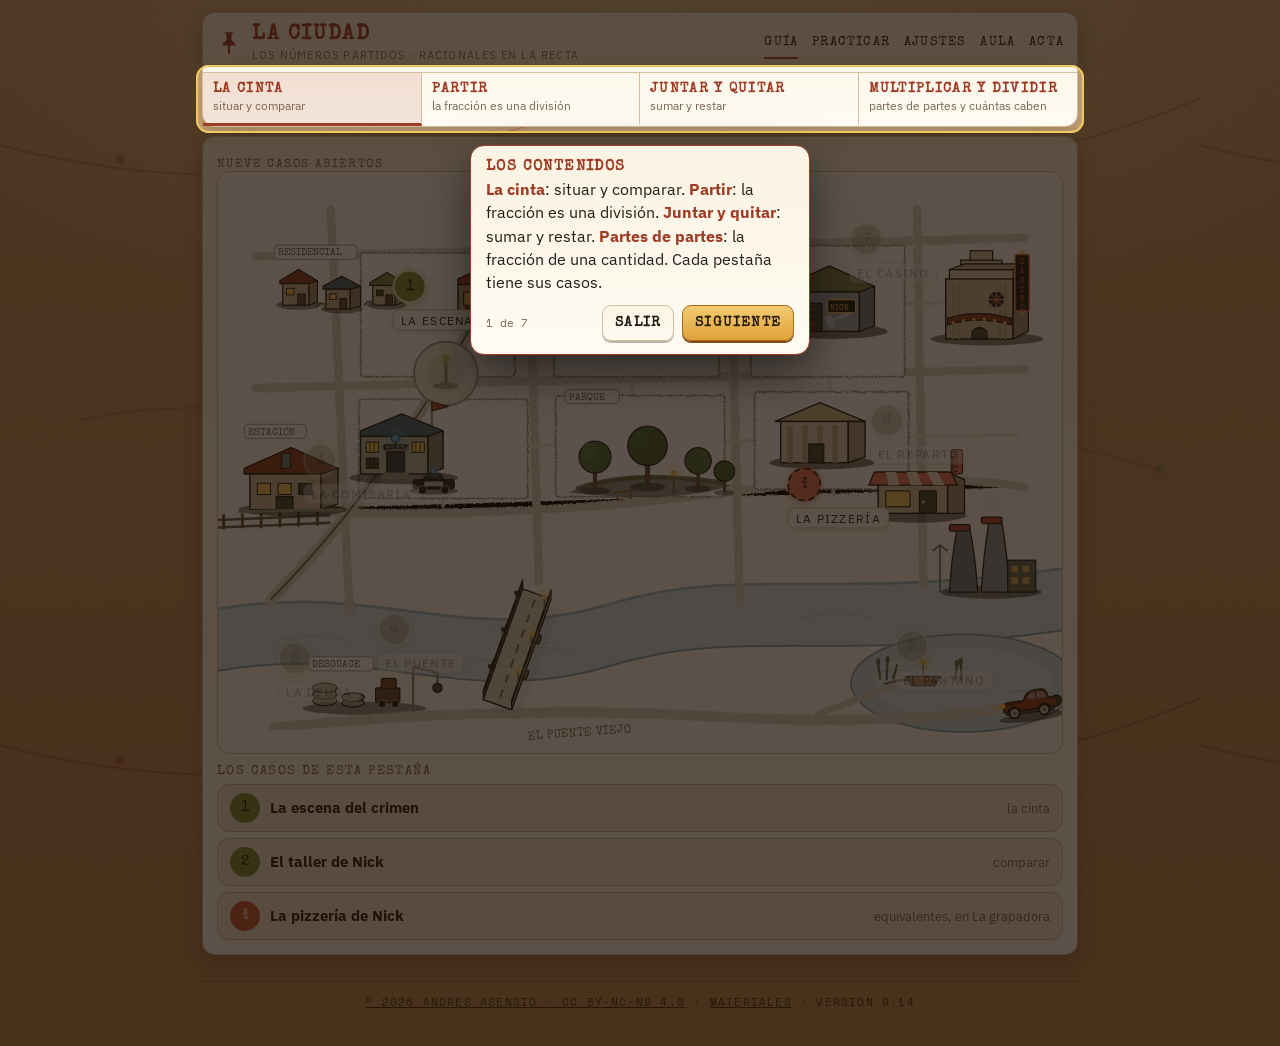
==== commit 5e13737d: "0.14: la ruta de 1.º (?ruta=1eso) y los QR de las fichas de 1.º Con ?ruta=1eso, solo lo de 1.º y en " ====
--- a/index.html
+++ b/index.html
@@ -6,7 +6,7 @@
 <meta name="author" content="Andrés Asensio">
 <!--
   LOS NÚMEROS PARTIDOS · la ciudad
-  Manipulativo de números racionales para 1.º y 2.º de ESO · versión 0.13
+  Manipulativo de números racionales para 1.º y 2.º de ESO · versión 0.14
   © Andrés Asensio · CC BY-NC-ND 4.0
 
   v0.7 · LA PIZZERÍA, EN EL PLANO. La ciudad y la pizzería de Nick son dos
@@ -928,6 +928,7 @@
 .papel .nota{flex:1 1 100%;margin:0;font-size:12.5px;color:var(--tenue)}
 .vista.apapel > :not(.cabezaCaso):not(.sumario):not(.encargo):not(.informe){display:none}
 #prPapel[aria-pressed="true"]{border-color:var(--oro);background:var(--brillo);color:var(--oro)}
+.cab .rutaCab{color:var(--oro);font-weight:700}
 </style>
 </head>
 <body data-modo="papel">
@@ -2093,7 +2094,7 @@
 <footer>
   <a href="https://creativecommons.org/licenses/by-nc-nd/4.0/deed.es" rel="license">© 2026 Andrés Asensio · CC BY-NC-ND 4.0</a>
   · <a href="https://diazepamina-creator.github.io/">Materiales</a>
-  · versión 0.13
+  · versión 0.14
 </footer>
 </div><!-- .lienzo -->
 
@@ -2304,8 +2305,15 @@
    plano; el hilo, en el viewBox de 900×620, así que se convierte. Un hilo
    tirante queda muerto: cada tramo se comba un poco hacia abajo, que es lo
    que hace un hilo que cuelga entre dos chinchetas. ── */
+/* LA RUTA DE 1.º: con ?ruta=1eso se ve solo lo de 1.º, en orden. Quedan
+   fuera el caso 3 (decimales periódicos) y el 8 (la deuda: los negativos),
+   y en Practicar, sus tipos. Sin el parámetro, la ciudad entera, para 2.º. */
+const RUTA = (() => { try{ return new URLSearchParams(location.search).get('ruta') === '1eso' ? '1eso' : ''; }catch(err){ return ''; } })();
+const FUERA_1ESO = [3, 8];
 /* el orden de la historia: la sastrería (9) va entre el casino y el desguace */
-const ORDEN = [1, 2, 3, 4, 5, 6, 7, 9, 8];
+const ORDEN = [1, 2, 3, 4, 5, 6, 7, 9, 8].filter(c => !(RUTA === '1eso' && FUERA_1ESO.includes(c)));
+/* los casos cerrados de la ruta (los de fuera, si se cerraron otro día, no cuentan) */
+const cerrados = () => ORDEN.filter(c => resueltos.has(c)).length;
 const hilosTendidos = new Set();
 function pos(c){
   const st = document.querySelector('.chincheta[data-c="' + c + '"]').style;
@@ -2331,18 +2339,19 @@
 }
 function pintaMapa(){
   document.querySelectorAll('.chincheta').forEach(b => {
+    b.style.display = ORDEN.includes(+b.dataset.c) ? '' : 'none';
     b.classList.toggle('resuelto', resueltos.has(+b.dataset.c));
     const n = b.querySelector('.num');
     if(resueltos.has(+b.dataset.c) && !n.querySelector('span'))
       n.innerHTML = '<span>' + b.dataset.c + '</span>';
   });
   document.getElementById('cuenta').textContent =
-    resueltos.size === ORDEN.length ? T('ciudad cerrada')
-    : resueltos.size ? resueltos.size + T(' de 9 cerrados') : T('nueve casos abiertos');
+    cerrados() === ORDEN.length ? T('ciudad cerrada')
+    : cerrados() ? cerrados() + T(' de ') + ORDEN.length + T(' cerrados') : T(ORDEN.length === 9 ? 'nueve casos abiertos' : 'siete casos abiertos');
   pintaHilo();
   /* los siete cerrados: el sello gordo cae sobre el plano, una sola vez */
   const mapa = document.getElementById('mapa');
-  if(resueltos.size === ORDEN.length && !mapa.querySelector('.sellazo')){
+  if(cerrados() === ORDEN.length && !mapa.querySelector('.sellazo')){
     const z = document.createElement('div');
     z.className = 'sellazo golpea'; z.textContent = T('CIUDAD CERRADA');
     mapa.appendChild(z);
@@ -4101,6 +4110,8 @@
 Object.assign(VA, {"Situar": "Situar", "Comparar": "Comparar", "Repartir": "Repartir", "¿Exacto o periódico?": "Exacte o periòdic?", "Sumar": "Sumar", "Restar": "Restar", "Fracción de una cantidad": "Fracció d'una quantitat", "Parte de una parte": "Part d'una part", "Dividir": "Dividir"});
 /* lo nuevo de la versión 0.13: sobre el papel, sin cinta y las operaciones combinadas */
 Object.assign(VA, {"La cuenta": "El compte", "El resultado": "El resultat", "Hecho sobre el papel. Ahora, si se quiere, se puede comprobar en la cinta.": "Fet sobre el paper. Ara, si es vol, es pot comprovar en la cinta.", "Hecho sobre el papel.": "Fet sobre el paper.", "Sin tocar la cinta: en la libreta, y aquí la cuenta y lo que da.": "Sense tocar la cinta: en la llibreta, i ací el compte i el que dona.", "Sin tocar la cinta: en la libreta, y aquí lo que da.": "Sense tocar la cinta: en la llibreta, i ací el que dona.", "Esa cuenta da ": "Eixe compte dona ", ", y no es la del encargo: hay que volver a leerlo.": ", i no és el de l'encàrrec: cal tornar a llegir-lo.", "Falta la cuenta o el resultado: en la libreta, y aquí.": "Falta el compte o el resultat: en la llibreta, i ací.", "Esa cuenta no se entiende. Se escribe con números y signos: 3/4 + 1/8, 2 · 3/5, 3/4 : 1/8, con paréntesis si hacen falta.": "Eixe compte no s'entén. S'escriu amb números i signes: 3/4 + 1/8, 2 · 3/5, 3/4 : 1/8, amb parèntesis si en calen.", "Eso es un número, no una cuenta: ¿con qué números y qué operación se llega a él?": "Això és un número, no un compte: amb quins números i quina operació s'hi arriba?", "El resultado no se entiende: un número o una fracción, como 7/8.": "El resultat no s'entén: un número o una fracció, com 7/8.", "La cuenta está bien planteada, pero el resultado no. A repasarla en la libreta.": "El compte està ben plantejat, però el resultat no. A repassar-lo en la llibreta.", "Sin cinta": "Sense cinta", "sin cinta": "sense cinta", "Operaciones combinadas": "Operacions combinades", "Sobre el papel, que el guarda no se fía de las cintas: el lunes el nivel estaba en <b>2/3</b> del dique; por la noche llovió <b>1/4</b>, y el martes por la mañana abrieron la compuerta y bajó <b>1/6</b>. Escríbame la cuenta y el nivel del martes, sin tocar el limnímetro.": "Sobre el paper, que el guarda no es fia de les cintes: dilluns el nivell estava en <b>2/3</b> del dic; a la nit va ploure <b>1/4</b>, i dimarts al matí van obrir la comporta i va baixar <b>1/6</b>. Escriga'm el compte i el nivell de dimarts, sense tocar el limnímetre.", "<b>2/3 + 1/4 − 1/6 = 8/12 + 3/12 − 2/12 = 9/12 = 3/4.</b> Justo en la línea de peligro: la compuerta se abrió a tiempo. Si quiere, póngalo en la cinta: corte en doceavos.": "<b>2/3 + 1/4 − 1/6 = 8/12 + 3/12 − 2/12 = 9/12 = 3/4.</b> Just en la línia de perill: la comporta es va obrir a temps. Si vol, pose-ho en la cinta: talle en dotzens.", "Una última cuenta, sobre el papel: de lo suyo, el jefe le pagó al abogado <b>un tercio</b>. ¿Cuántos dólares cobró el abogado? Escríbame la cuenta y el resultado, sin tocar la cinta.": "Un últim compte, sobre el paper: del que era seu, el cap li va pagar a l'advocat <b>un terç</b>. Quants dòlars va cobrar l'advocat? Escriga'm el compte i el resultat, sense tocar la cinta.", "<b>1/3 · 3/4 · 12 000 = 3.000 dólares.</b> Un tercio de tres cuartos es un cuarto del botín: 1/3 · 3/4 = 1/4, y 12 000 : 4 = 3 000. Si quiere, búsquelo en la cinta.": "<b>1/3 · 3/4 · 12 000 = 3.000 dòlars.</b> Un terç de tres quarts és un quart del botí: 1/3 · 3/4 = 1/4, i 12 000 : 4 = 3 000. Si vol, busque-ho en la cinta.", "En la mesa de al lado juegan con otras reglas: la banca se queda <b>1/4</b> del bote y, de lo que queda, el dueño se lleva <b>2/5</b>. ¿Qué parte del bote se lleva el dueño? Sobre el papel: la cuenta y el resultado.": "En la taula del costat juguen amb altres regles: la banca es queda <b>1/4</b> del pot i, del que queda, l'amo se'n porta <b>2/5</b>. Quina part del pot se'n porta l'amo? Sobre el paper: el compte i el resultat.", "<b>2/5 · 3/4 = 6/20 = 3/10</b> del bote. Lo que queda son 3/4, y los 2/5 de eso se multiplican. Si quiere, compruébelo en la cinta: corte en décimos.": "<b>2/5 · 3/4 = 6/20 = 3/10</b> del pot. El que queda són 3/4, i els 2/5 d'això es multipliquen. Si vol, comprove-ho en la cinta: talle en dècims.", "La última cuenta del sastre, sobre el papel: quedan <b>3 metros</b> de lino, y cada pañuelo lleva <b>3/4 de metro</b>. ¿Cuántos pañuelos salen? La cuenta y el resultado, sin tocar la cinta.": "L'últim compte del sastre, sobre el paper: queden <b>3 metres</b> de lli, i cada mocador porta <b>3/4 de metre</b>. Quants mocadors n'ixen? El compte i el resultat, sense tocar la cinta.", "<b>3 : 3/4 = 3 · 4/3 = 4</b> pañuelos. Si quiere, póngalo en la cinta: la pieza en 3/4, y caben cuatro justas.": "<b>3 : 3/4 = 3 · 4/3 = 4</b> mocadors. Si vol, pose-ho en la cinta: la peça en 3/4, i en caben quatre justes."});
+/* lo nuevo de la versión 0.14: la ruta de 1.º */
+Object.assign(VA, {" cerrados": " tancats", "siete casos abiertos": "set casos oberts", "Ruta: ": "Ruta: ", "1.º ESO": "1r d'ESO", "Ruta de 1.º ESO": "Ruta de 1r d'ESO"});
 </script>
 <script>
 /* ═══ EL SONIDO ═════════════════════════════════════════════════════
@@ -4300,6 +4311,8 @@
   partes: {casos: [6, 7, 9]}
 };
 const GRAPADORA = 'https://diazepamina-creator.github.io/grapadora-de-nick/';
+/* en la ruta de 1.º, cada pestaña lleva solo sus casos de 1.º */
+for(const k in PESTANAS) PESTANAS[k].casos = PESTANAS[k].casos.filter(c => ORDEN.includes(c));
 let pestana = 'cinta';
 try{ const p = localStorage.getItem('ciudad.pestana'); if(PESTANAS[p]) pestana = p; }catch(err){}
 
@@ -4331,6 +4344,10 @@
       + '<span><b>' + T('La pizzería de Nick') + '</b></span><small>' + T(hecha ? 'cumplida' : 'equivalentes, en La grapadora') + '</small></a>';
   }
   r.innerHTML = h;
+  /* en la cabecera, que se vea en qué ruta se está */
+  let rc = document.getElementById('rutaCab');
+  if(RUTA && !rc){ rc = document.createElement('div'); rc.id = 'rutaCab'; rc.className = 'sub rutaCab'; document.querySelector('.cab .sub').after(rc); }
+  if(rc) rc.textContent = T('Ruta de 1.º ESO');
 }
 document.getElementById('rutaPes').addEventListener('click', ev => {
   const b = ev.target.closest('button[data-c]');
@@ -4396,7 +4413,7 @@
   const q = new URLSearchParams(location.search);
   if(q.get('j')){ vieneDeEnlace = true; if(PESTANAS[q.get('j')]) pestana = q.get('j');
     if(q.get('j') === 'practicar') enlacePr = {m: q.get('m'), c: q.get('c'), papel: q.has('papel')};
-    history.replaceState(null, '', location.pathname); }
+    history.replaceState(null, '', location.pathname + (RUTA ? '?ruta=' + RUTA : '')); }
 }catch(err){}
 pintaRuta();
 </script>
@@ -4430,6 +4447,8 @@
    ══════════════════════════════════════════════════════════════════════ */
 const PR = (() => {
   let azar = Math.random;
+  /* la ruta de 1.º (?ruta=1eso, en ciudad.js): sin periódicos ni negativos */
+  let uno = typeof RUTA !== 'undefined' && RUTA === '1eso';
   const ent = (a, b) => a + Math.floor(azar() * (b - a + 1));
   const elige = l => l[Math.floor(azar() * l.length)];
   const mcdN = (a, b) => { a = Math.abs(a); b = Math.abs(b); while(b){ [a, b] = [b, a % b]; } return a || 1; };
@@ -4614,13 +4633,15 @@
     /* restar, también por debajo del cero */
     restar: {pes: 'juntar', nombre: 'Restar',
       azar: () => { const d = elige([2, 3, 4, 6, 8]); return {a: Q(ent(-d, d), d), c: Q(ent(1, 2 * d - 1), d)}; },
-      vale: ({a, c}) => a.n !== 0 && c.n > 0 && Math.abs(v(a)) <= 2 && v(a) - v(c) > -2 && CORTES.includes(Math.max(2, mcmN(a.d, c.d))),
+      vale: ({a, c}) => a.n !== 0 && c.n > 0 && Math.abs(v(a)) <= 2 && v(a) - v(c) > -2 && CORTES.includes(Math.max(2, mcmN(a.d, c.d)))
+        && (!uno || (a.n > 0 && v(a) > v(c))),
       cod: ({a, c}) => cq(a) + '_' + cq(c),
       lee: c => { const x = lee2(c, lq, lq); return x && {a: x[0], c: x[1]}; },
       crea: ({a, c}) => { const m = Math.max(2, mcmN(a.d, c.d)), nc = c.n * m / c.d, meta = v(a) - v(c);
         return {t: L('El sospechoso tiene <b>' + t(a) + '</b> de fajo en la banca y paga <b>' + t(c) + '</b>. ¿Cómo queda su saldo?', 'El sospitós té <b>' + t(a) + '</b> de feix en la banca i paga <b>' + t(c) + '</b>. Com queda el seu saldo?'),
-          pasos: 4, desde: -2, prueba: {v: v(a), nombre: t(a)}, meta, res: OPS['-'](a, c),
-          pista: L('A la derecha del cero, lo que tiene; a la izquierda, lo que debe. La verde es lo que tenía.', 'A la dreta del zero, el que té; a l\'esquerra, el que deu. La verda és el que tenia.'),
+          pasos: uno ? pasosPara(v(a)) : 4, desde: uno ? 0 : -2, prueba: {v: v(a), nombre: t(a)}, meta, res: OPS['-'](a, c),
+          pista: uno ? L('La verde es lo que tenía. Lo que paga se cuenta hacia la izquierda.', 'La verda és el que tenia. El que paga es compta cap a l\'esquerra.')
+            : L('A la derecha del cero, lo que tiene; a la izquierda, lo que debe. La verde es lo que tenía.', 'A la dreta del zero, el que té; a l\'esquerra, el que deu. La verda és el que tenia.'),
           bien: t(a) + ' − ' + t(c) + ' = <b>' + fr(a.n * m / a.d - nc, m) + '</b>' + (meta < 0 ? L(': ahora debe.', ': ara deu.') : '.'),
           mal: L('Desde la verde, cuenta <b>' + nc + '</b> trozos de ' + fr(1, m) + ' hacia la izquierda.', 'Des de la verda, compta <b>' + nc + '</b> trossos de ' + fr(1, m) + ' cap a l\'esquerra.')}; }},
     /* la fracción de una cantidad */
@@ -4726,6 +4747,8 @@
   /* Sin cinta: el encargo se contesta eligiendo (si tiene respuestas) o
      escribiendo la cuenta y el resultado. Situar no tiene sentido sin cinta. */
   const sinCintaVale = tipo => tipo !== 'situar';
+  /* los tipos de una pestaña (en la ruta de 1.º, sin los periódicos) */
+  const deLaPestana = pes => (PESTANAS[pes] || PESTANAS.cinta).filter(k => !(uno && k === 'decimal'));
   function aPapel(e){
     if(e.papel || e.sinCinta) return e;
     e.sinCinta = true; e.meta = null; if(e.tp) e.t = e.tp;
@@ -4736,7 +4759,7 @@
   /* un encargo de la pestaña (de uno de sus tipos, o del que se pida) */
   function genera(pes, tipo, papel){
     if(papel && !sinCintaVale(tipo)) tipo = null;
-    const e = TIPOS[tipo] ? deTipo(tipo) : deTipo(elige((PESTANAS[pes] || PESTANAS.cinta).filter(k => !papel || sinCintaVale(k))));
+    const e = TIPOS[tipo] ? deTipo(tipo) : deTipo(elige(deLaPestana(pes).filter(k => !papel || sinCintaVale(k))));
     return papel ? aPapel(e) : e;
   }
   /* lo que pide un enlace: el tipo m con los datos c; si no se leen o no
@@ -4746,7 +4769,9 @@
     let d = null; try{ d = c ? TIPOS[m].lee(c) : null; }catch(err){ d = null; }
     return deTipo(m, d);
   }
-  return {TIPOS, PESTANAS, genera, deTipo, deEnlace, aPapel, sinCintaVale, cuenta, pasos, revisa, fr, conAzar: f => { azar = f; }};
+  return {TIPOS, PESTANAS, genera, deTipo, deEnlace, aPapel, sinCintaVale, cuenta, pasos, revisa, deLaPestana, fr, conAzar: f => { azar = f; },
+    /* para las pruebas: ponerse en la ruta de 1.º, o quitarse */
+    ponRuta: r => { uno = r === '1eso'; }};
 })();
 if(typeof module !== 'undefined' && module.exports) module.exports = PR;
 </script>
@@ -4978,7 +5003,7 @@
 const $a = id => document.getElementById(id);
 function pintaActaM(){
   const k = cuentas(), dato = (n, v) => '<div><span class="etq">' + T(n) + '</span><b>' + v + '</b></div>';
-  $a('acDatos').innerHTML = dato('Casos cerrados', resueltos.size + ' / ' + ORDEN.length) + dato('Encargos', k.bien)
+  $a('acDatos').innerHTML = dato('Casos cerrados', cerrados() + ' / ' + ORDEN.length) + dato('Encargos', k.bien)
     + dato('A la primera', k.primera) + dato('Fallos', k.fallos) + dato('Acierto', k.acierto + '%')
     + dato('Tiempo', reloj(Date.now() - acta.t0).replace(' min ', ':').replace(' s', ''));
   $a('acFilas').innerHTML = ORDEN.map(c => {
@@ -5000,7 +5025,8 @@
   t += T('Nombre: ') + (acta.nombre || T('(sin nombre)')) + '\n';
   t += T('Fecha: ') + dos(f.getDate()) + '/' + dos(f.getMonth() + 1) + '/' + f.getFullYear() + '  ' + hora(+f) + '\n';
   t += T('Tiempo: ') + reloj(Date.now() - acta.t0) + '\n';
-  t += T('Casos cerrados: ') + resueltos.size + ' / ' + ORDEN.length + '   ' + T('Encargos resueltos: ') + k.bien + ' (' + k.primera + T(' a la primera') + ')   '
+  if(RUTA === '1eso') t += T('Ruta: ') + T('1.º ESO') + '\n';
+  t += T('Casos cerrados: ') + cerrados() + ' / ' + ORDEN.length + '   ' + T('Encargos resueltos: ') + k.bien + ' (' + k.primera + T(' a la primera') + ')   '
     + T('Fallos: ') + k.fallos + '   ' + T('Acierto: ') + k.acierto + '%\n';
   t += T('Por caso:') + '\n';
   ORDEN.forEach(c => { const x = EXPS[c], f2 = acta.ej.filter(e => e.c === c).reduce((a, e) => a + e.fallos, 0);
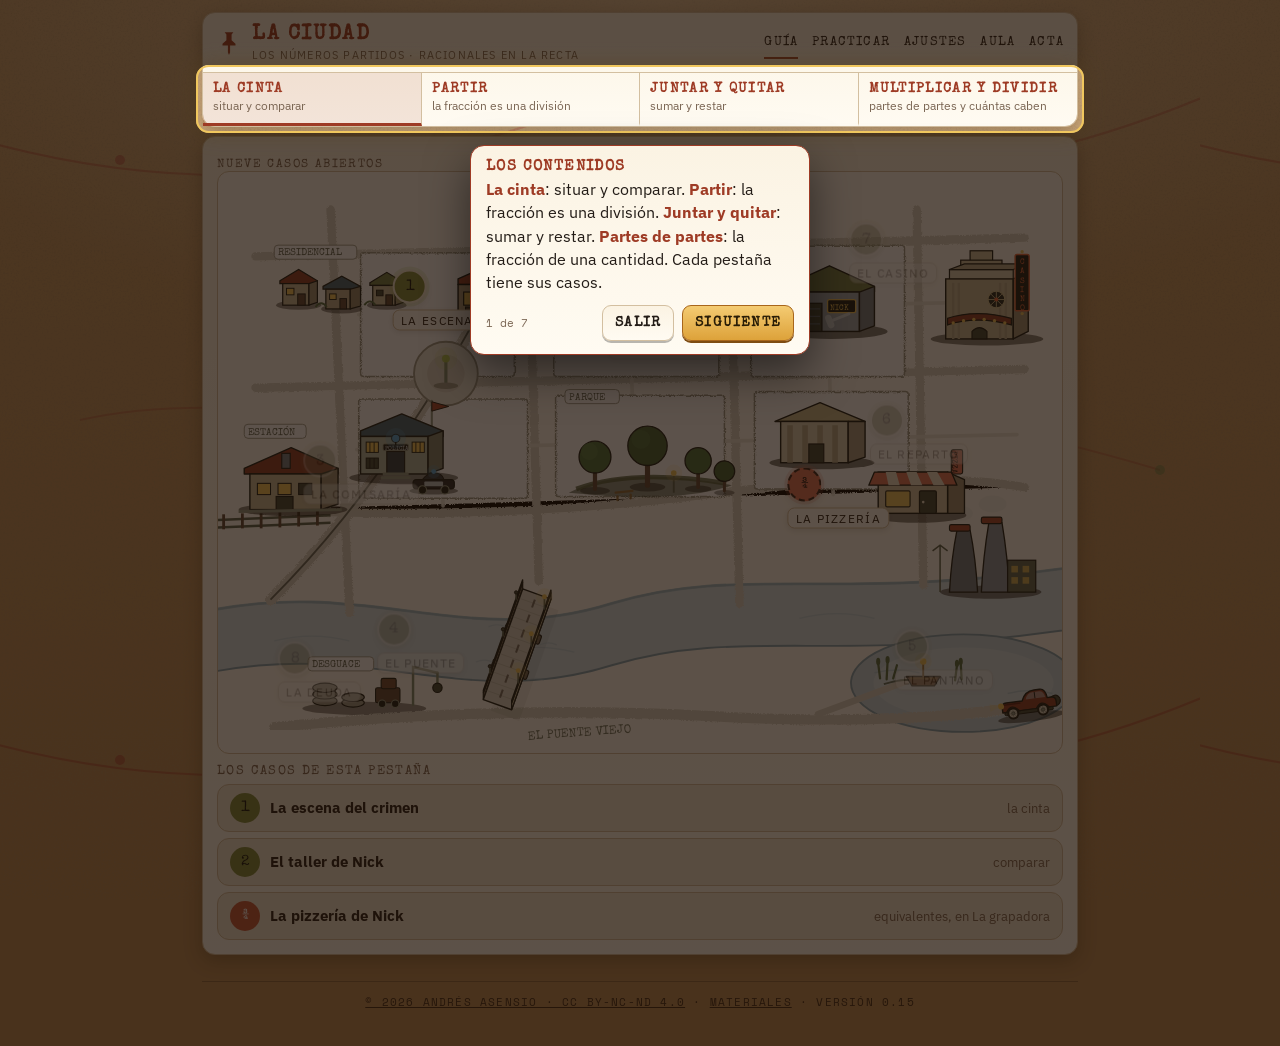
==== commit 905687bb: "0.15: la cuenta, con sus números; dividir sin cinta se escribe; la cinta antes que las respuestas en" ====
--- a/index.html
+++ b/index.html
@@ -6,7 +6,7 @@
 <meta name="author" content="Andrés Asensio">
 <!--
   LOS NÚMEROS PARTIDOS · la ciudad
-  Manipulativo de números racionales para 1.º y 2.º de ESO · versión 0.14
+  Manipulativo de números racionales para 1.º y 2.º de ESO · versión 0.15
   © Andrés Asensio · CC BY-NC-ND 4.0
 
   v0.7 · LA PIZZERÍA, EN EL PLANO. La ciudad y la pizzería de Nick son dos
@@ -638,7 +638,7 @@
 .encTxt .cursor{display:inline-block;width:.55em;height:1em;vertical-align:-.15em;
   background:var(--oxido);margin-left:2px;animation:cursor .7s steps(1) infinite}
 @keyframes cursor{50%{opacity:0}}
-.escribiendo .ops,.escribiendo .fila{opacity:.25;pointer-events:none;transition:opacity .3s}
+.escribiendo .ops,.escribiendo .fila,.escribiendo ~ .responde .ops,.escribiendo ~ .responde .fila{opacity:.25;pointer-events:none;transition:opacity .3s}
 
 /* ── CASO CERRADO. El sello gordo, sobre el último encargo. ── */
 .encargo{overflow:hidden}
@@ -684,7 +684,7 @@
 [data-quieto="si"] .hilo circle.tendido{opacity:1;r:4}
 [data-quieto="si"] .cara .fogonazo{display:none}
 [data-quieto="si"] #flash{display:none}
-[data-quieto="si"] .escribiendo .ops,[data-quieto="si"] .escribiendo .fila{opacity:1;pointer-events:auto}
+[data-quieto="si"] .escribiendo .ops,[data-quieto="si"] .escribiendo .fila,[data-quieto="si"] .escribiendo ~ .responde .ops,[data-quieto="si"] .escribiendo ~ .responde .fila{opacity:1;pointer-events:auto}
 @media (prefers-reduced-motion:reduce){
   *,*::before,*::after{animation:none !important;transition:none !important}
   .mapa{transform:none !important}
@@ -715,6 +715,11 @@
 .teja{position:absolute;top:0;height:12px;background:rgba(176,68,44,.85);border:1px solid #FFF8EC;box-sizing:border-box;border-radius:2px}
 .teja.par{background:rgba(212,120,90,.85)}
 .teja.sobra{background:repeating-linear-gradient(-45deg,rgba(176,68,44,.7) 0 3px,transparent 3px 6px);border-style:dashed;border-color:#B0442C}
+
+/* en el móvil, las respuestas y «Comprobar» van debajo de la cinta (0.15) */
+.responde{margin-top:6px}
+.responde .ops{margin-top:4px}
+.ops[hidden]{display:none}
 </style>
 <style>
 /* ══════════════════════════════════════════════════════════════════════
@@ -926,7 +931,7 @@
 .papel input:focus{outline:2px solid var(--morado);outline-offset:1px}
 .papel input:disabled{opacity:.85;border-bottom-color:var(--verde)}
 .papel .nota{flex:1 1 100%;margin:0;font-size:12.5px;color:var(--tenue)}
-.vista.apapel > :not(.cabezaCaso):not(.sumario):not(.encargo):not(.informe){display:none}
+.vista.apapel > :not(.cabezaCaso):not(.sumario):not(.encargo):not(.informe):not(.responde){display:none}
 #prPapel[aria-pressed="true"]{border-color:var(--oro);background:var(--brillo);color:var(--oro)}
 .cab .rutaCab{color:var(--oro);font-weight:700}
 </style>
@@ -2055,7 +2060,7 @@
     <div class="fila">
       <button class="b ok comprobar" id="prComprueba">Comprobar</button>
       <button class="b" id="prOtro" data-t>Otro encargo</button>
-      <button class="b" id="prPapel" aria-pressed="false" data-t>Sin cinta</button>
+      <button class="b" id="prPapel" aria-pressed="false">Sin cinta</button>
       <span class="paso" id="prCuenta"></span>
     </div>
   </div>
@@ -2094,7 +2099,7 @@
 <footer>
   <a href="https://creativecommons.org/licenses/by-nc-nd/4.0/deed.es" rel="license">© 2026 Andrés Asensio · CC BY-NC-ND 4.0</a>
   · <a href="https://diazepamina-creator.github.io/">Materiales</a>
-  · versión 0.14
+  · versión 0.15
 </footer>
 </div><!-- .lienzo -->
 
@@ -2609,10 +2614,31 @@
     foco(){ if(!el.hidden) (el.querySelector('.pCu').hidden ? re : cu).focus({preventScroll: true}); }
   };
 }
+/* EN EL MÓVIL, LA CINTA ANTES QUE LAS RESPUESTAS. En una pantalla
+   estrecha, el encargo, la cinta y luego las respuestas y «Comprobar»
+   (y el informe de Liz debajo): si no, se contesta sin mirar la cinta y,
+   para usarla, hay que bajar y volver a subir. En el portátil y en el aula
+   todo sigue dentro del encargo, como siempre. */
+const MOVIL = matchMedia('(max-width: 700px)');
+function ordenMovil(){
+  document.querySelectorAll('.vista').forEach(v => {
+    const enc = v.querySelector(':scope > .encargo'), inf = v.querySelector(':scope > .informe');
+    if(!enc || !v.querySelector(':scope > .escena, #prMesa')) return;
+    if(!v._resp) v._resp = {r: Object.assign(document.createElement('div'), {className: 'responde'}),
+      piezas: [...enc.querySelectorAll(':scope > .ops, :scope > .papel, :scope > .fila')]};
+    const {r, piezas} = v._resp;
+    if(MOVIL.matches){ piezas.forEach(x => r.appendChild(x)); v.appendChild(r); if(inf) v.appendChild(inf); }
+    else{ piezas.forEach(x => enc.appendChild(x)); r.remove(); if(inf) enc.after(inf); }
+  });
+}
+MOVIL.addEventListener('change', ordenMovil);
+
 /* lo que contesta Liz cuando lo escrito no está bien */
 function dicePapel(rv){
   if(rv.k === 'otra') return T('Esa cuenta da ') + '<b>' + rv.x + '</b>' + T(', y no es la del encargo: hay que volver a leerlo.');
   if(rv.k === 'trampa') return rv.r;
+  /* da lo mismo, pero con otros números: así no vale inventarse la cuenta */
+  if(rv.k === 'otrosnum') return T('Eso da lo mismo, pero no son los números del encargo') + (rv.r ? ': ' + T(rv.r) : '.');
   return T({falta: 'Falta la cuenta o el resultado: en la libreta, y aquí.',
     nocuenta: 'Esa cuenta no se entiende. Se escribe con números y signos: 3/4 + 1/8, 2 · 3/5, 3/4 : 1/8, con paréntesis si hacen falta.',
     sinop: 'Eso es un número, no una cuenta: ¿con qué números y qué operación se llega a él?',
@@ -3232,7 +3258,7 @@
     ? T('En doceavos, jefe: pulse el <b>12</b>. Es el único corte donde caben los medios, los tercios y los cuartos a la vez.')
     : T('Junte los tres: 6/12 del nivel, 4/12 del tercio y 3/12 del cuarto.')},
  {t:'Sobre el papel, que el guarda no se fía de las cintas: el lunes el nivel estaba en <b>2/3</b> del dique; por la noche llovió <b>1/4</b>, y el martes por la mañana abrieron la compuerta y bajó <b>1/6</b>. Escríbame la cuenta y el nivel del martes, sin tocar el limnímetro.',
-  papel:{res:{n:3, d:4}, cuenta:true, ej:'2/3 + 1/4 − 1/6', ver:'3/4'},
+  papel:{res:{n:3, d:4}, cuenta:true, ej:'2/3 + 1/4 − 1/6', ver:'3/4', formas:['2/3 + 1/4 − 1/6'], pregunta:'¿dónde estaba el nivel, cuánto llovió y cuánto bajó?'},
   bien:'<b>2/3 + 1/4 − 1/6 = 8/12 + 3/12 − 2/12 = 9/12 = 3/4.</b> Justo en la línea de peligro: la compuerta se abrió a tiempo. Si quiere, póngalo en la cinta: corte en doceavos.',
   mal:''}
 ];
@@ -3308,7 +3334,7 @@
   bien:'Un doceavo: 9/12 del jefe, 2/12 del chivato, y de doce queda uno.',
   mal:'Elija una de las cuatro, jefe.'},
  {t:'Una última cuenta, sobre el papel: de lo suyo, el jefe le pagó al abogado <b>un tercio</b>. ¿Cuántos dólares cobró el abogado? Escríbame la cuenta y el resultado, sin tocar la cinta.',
-  papel:{res:{n:3000, d:1}, cuenta:true, ej:'1/3 · 3/4 · 12000', ver:'3000'},
+  papel:{res:{n:3000, d:1}, cuenta:true, ej:'1/3 · 3/4 · 12000', ver:'3000', formas:['1/3 · 3/4 · 12000', '1/3 · 9000'], pregunta:'¿qué parte del botín es del jefe, y qué parte de eso cobra el abogado?'},
   bien:'<b>1/3 · 3/4 · 12 000 = 3.000 dólares.</b> Un tercio de tres cuartos es un cuarto del botín: 1/3 · 3/4 = 1/4, y 12 000 : 4 = 3 000. Si quiere, búsquelo en la cinta.',
   mal:''}
 ];
@@ -3386,7 +3412,7 @@
   bien:'Tres por cada dos: 3/2 de lo apostado, una vez y media.',
   mal:'Elija una de las cuatro, jefe.'},
  {t:'En la mesa de al lado juegan con otras reglas: la banca se queda <b>1/4</b> del bote y, de lo que queda, el dueño se lleva <b>2/5</b>. ¿Qué parte del bote se lleva el dueño? Sobre el papel: la cuenta y el resultado.',
-  papel:{res:{n:3, d:10}, cuenta:true, ej:'2/5 · 3/4', ver:'3/10'},
+  papel:{res:{n:3, d:10}, cuenta:true, ej:'2/5 · 3/4', ver:'3/10', formas:['2/5 · 3/4', '2/5 · (1 − 1/4)'], pregunta:'¿qué deja la banca en la mesa y qué parte de eso se lleva el dueño?'},
   bien:'<b>2/5 · 3/4 = 6/20 = 3/10</b> del bote. Lo que queda son 3/4, y los 2/5 de eso se multiplican. Si quiere, compruébelo en la cinta: corte en décimos.',
   mal:''}
 ];
@@ -3619,7 +3645,7 @@
   mal:'Elija una de las cuatro, jefe.'},
  {t:'La última cuenta del sastre, sobre el papel: quedan <b>3 metros</b> de lino, y cada pañuelo lleva <b>3/4 de metro</b>. ¿Cuántos pañuelos salen? La cuenta y el resultado, sin tocar la cinta.',
   prepara: tela(3, 3),
-  papel:{res:{n:4, d:1}, cuenta:true, ej:'3 : 3/4', ver:'4'},
+  papel:{res:{n:4, d:1}, cuenta:true, ej:'3 : 3/4', ver:'4', formas:['3 : 3/4'], pregunta:'¿cuánta tela hay y cuánto lleva cada pañuelo?'},
   bien:'<b>3 : 3/4 = 3 · 4/3 = 4</b> pañuelos. Si quiere, póngalo en la cinta: la pieza en 3/4, y caben cuatro justas.',
   mal:''}
 ];
@@ -4112,6 +4138,8 @@
 Object.assign(VA, {"La cuenta": "El compte", "El resultado": "El resultat", "Hecho sobre el papel. Ahora, si se quiere, se puede comprobar en la cinta.": "Fet sobre el paper. Ara, si es vol, es pot comprovar en la cinta.", "Hecho sobre el papel.": "Fet sobre el paper.", "Sin tocar la cinta: en la libreta, y aquí la cuenta y lo que da.": "Sense tocar la cinta: en la llibreta, i ací el compte i el que dona.", "Sin tocar la cinta: en la libreta, y aquí lo que da.": "Sense tocar la cinta: en la llibreta, i ací el que dona.", "Esa cuenta da ": "Eixe compte dona ", ", y no es la del encargo: hay que volver a leerlo.": ", i no és el de l'encàrrec: cal tornar a llegir-lo.", "Falta la cuenta o el resultado: en la libreta, y aquí.": "Falta el compte o el resultat: en la llibreta, i ací.", "Esa cuenta no se entiende. Se escribe con números y signos: 3/4 + 1/8, 2 · 3/5, 3/4 : 1/8, con paréntesis si hacen falta.": "Eixe compte no s'entén. S'escriu amb números i signes: 3/4 + 1/8, 2 · 3/5, 3/4 : 1/8, amb parèntesis si en calen.", "Eso es un número, no una cuenta: ¿con qué números y qué operación se llega a él?": "Això és un número, no un compte: amb quins números i quina operació s'hi arriba?", "El resultado no se entiende: un número o una fracción, como 7/8.": "El resultat no s'entén: un número o una fracció, com 7/8.", "La cuenta está bien planteada, pero el resultado no. A repasarla en la libreta.": "El compte està ben plantejat, però el resultat no. A repassar-lo en la llibreta.", "Sin cinta": "Sense cinta", "sin cinta": "sense cinta", "Operaciones combinadas": "Operacions combinades", "Sobre el papel, que el guarda no se fía de las cintas: el lunes el nivel estaba en <b>2/3</b> del dique; por la noche llovió <b>1/4</b>, y el martes por la mañana abrieron la compuerta y bajó <b>1/6</b>. Escríbame la cuenta y el nivel del martes, sin tocar el limnímetro.": "Sobre el paper, que el guarda no es fia de les cintes: dilluns el nivell estava en <b>2/3</b> del dic; a la nit va ploure <b>1/4</b>, i dimarts al matí van obrir la comporta i va baixar <b>1/6</b>. Escriga'm el compte i el nivell de dimarts, sense tocar el limnímetre.", "<b>2/3 + 1/4 − 1/6 = 8/12 + 3/12 − 2/12 = 9/12 = 3/4.</b> Justo en la línea de peligro: la compuerta se abrió a tiempo. Si quiere, póngalo en la cinta: corte en doceavos.": "<b>2/3 + 1/4 − 1/6 = 8/12 + 3/12 − 2/12 = 9/12 = 3/4.</b> Just en la línia de perill: la comporta es va obrir a temps. Si vol, pose-ho en la cinta: talle en dotzens.", "Una última cuenta, sobre el papel: de lo suyo, el jefe le pagó al abogado <b>un tercio</b>. ¿Cuántos dólares cobró el abogado? Escríbame la cuenta y el resultado, sin tocar la cinta.": "Un últim compte, sobre el paper: del que era seu, el cap li va pagar a l'advocat <b>un terç</b>. Quants dòlars va cobrar l'advocat? Escriga'm el compte i el resultat, sense tocar la cinta.", "<b>1/3 · 3/4 · 12 000 = 3.000 dólares.</b> Un tercio de tres cuartos es un cuarto del botín: 1/3 · 3/4 = 1/4, y 12 000 : 4 = 3 000. Si quiere, búsquelo en la cinta.": "<b>1/3 · 3/4 · 12 000 = 3.000 dòlars.</b> Un terç de tres quarts és un quart del botí: 1/3 · 3/4 = 1/4, i 12 000 : 4 = 3 000. Si vol, busque-ho en la cinta.", "En la mesa de al lado juegan con otras reglas: la banca se queda <b>1/4</b> del bote y, de lo que queda, el dueño se lleva <b>2/5</b>. ¿Qué parte del bote se lleva el dueño? Sobre el papel: la cuenta y el resultado.": "En la taula del costat juguen amb altres regles: la banca es queda <b>1/4</b> del pot i, del que queda, l'amo se'n porta <b>2/5</b>. Quina part del pot se'n porta l'amo? Sobre el paper: el compte i el resultat.", "<b>2/5 · 3/4 = 6/20 = 3/10</b> del bote. Lo que queda son 3/4, y los 2/5 de eso se multiplican. Si quiere, compruébelo en la cinta: corte en décimos.": "<b>2/5 · 3/4 = 6/20 = 3/10</b> del pot. El que queda són 3/4, i els 2/5 d'això es multipliquen. Si vol, comprove-ho en la cinta: talle en dècims.", "La última cuenta del sastre, sobre el papel: quedan <b>3 metros</b> de lino, y cada pañuelo lleva <b>3/4 de metro</b>. ¿Cuántos pañuelos salen? La cuenta y el resultado, sin tocar la cinta.": "L'últim compte del sastre, sobre el paper: queden <b>3 metres</b> de lli, i cada mocador porta <b>3/4 de metre</b>. Quants mocadors n'ixen? El compte i el resultat, sense tocar la cinta.", "<b>3 : 3/4 = 3 · 4/3 = 4</b> pañuelos. Si quiere, póngalo en la cinta: la pieza en 3/4, y caben cuatro justas.": "<b>3 : 3/4 = 3 · 4/3 = 4</b> mocadors. Si vol, pose-ho en la cinta: la peça en 3/4, i en caben quatre justes."});
 /* lo nuevo de la versión 0.14: la ruta de 1.º */
 Object.assign(VA, {" cerrados": " tancats", "siete casos abiertos": "set casos oberts", "Ruta: ": "Ruta: ", "1.º ESO": "1r d'ESO", "Ruta de 1.º ESO": "Ruta de 1r d'ESO"});
+/* lo nuevo de la versión 0.15: la cuenta con sus números, y el botón del modo */
+Object.assign(VA, {"Con cinta": "Amb cinta", "Eso da lo mismo, pero no son los números del encargo": "Això dona el mateix, però no són els números de l'encàrrec", "¿dónde estaba el nivel, cuánto llovió y cuánto bajó?": "on estava el nivell, quant va ploure i quant va baixar?", "¿qué parte del botín es del jefe, y qué parte de eso cobra el abogado?": "quina part del botí és del cap, i quina part d'això cobra l'advocat?", "¿qué deja la banca en la mesa y qué parte de eso se lleva el dueño?": "què deixa la banca en la taula i quina part d'això se'n porta l'amo?", "¿cuánta tela hay y cuánto lleva cada pañuelo?": "quanta tela hi ha i quant porta cada mocador?"});
 </script>
 <script>
 /* ═══ EL SONIDO ═════════════════════════════════════════════════════
@@ -4489,7 +4517,10 @@
   function fichas(s){
     s = String(s || '').replace(/[−–]/g, '-').replace(/[×*x]/gi, '·').replace(/÷/g, ':').replace(/\s+/g, '');
     const out = []; let i = 0;
-    const num = () => { const m = /^\d+(?:[.,]\d+)?/.exec(s.slice(i)); if(!m) return null; i += m[0].length;
+    /* 12.000 es doce mil (el punto de los miles); 0,5 y 0.5, un medio */
+    const num = () => { const mil = /^[1-9]\d{0,2}(?:\.\d{3})+(?![\d,])/.exec(s.slice(i));
+      if(mil){ i += mil[0].length; return Q(+mil[0].replace(/\./g, ''), 1); }
+      const m = /^\d+(?:[.,]\d+)?/.exec(s.slice(i)); if(!m) return null; i += m[0].length;
       const [e, f = ''] = m[0].split(/[.,]/); return Q(+(e + f), Math.pow(10, f.length)); };
     while(i < s.length){
       const c = s[i];
@@ -4536,9 +4567,52 @@
     while(!a.q){ a = paso(a); l.push(escribe(a)); }
     return l;
   }
+  /* LA FORMA DE UNA CUENTA: qué números lleva y con qué operaciones, para
+     que no valga cualquier cuenta que dé lo mismo. Los números se comparan
+     por su valor (10/12 es 5/6, 0,5 es 1/2). Las sumas y restas son una
+     lista de términos con su signo, y los productos y cocientes, una lista
+     de factores; en las dos, el orden no importa, pero restar no es sumar
+     (1/3 − 5/6 no es 5/6 − 1/3) y dividir entre x es multiplicar por 1/x
+     (3/2 : 1/4 y 3/2 · 4 son la misma cuenta). */
+  function forma(a){
+    if(a.q) return {q: a.q};
+    if(a.menos) return {s: [{sg: -1, f: forma(a.b)}]};
+    if(a.o === '+' || a.o === '-'){
+      const l = [], mete = (x, sg) => { const f = forma(x); if(f.s) f.s.forEach(y => l.push({sg: y.sg * sg, f: y.f})); else l.push({sg, f}); };
+      mete(a.a, 1); mete(a.b, a.o === '-' ? -1 : 1);
+      return {s: l};
+    }
+    const l = [], mete = (x, inv) => { const f = forma(x);
+      if(f.p) f.p.forEach(y => l.push(inv ? vuelta(y) : y)); else l.push(inv ? vuelta(f) : f); };
+    mete(a.a, false); mete(a.b, a.o === ':');
+    return {p: l};
+  }
+  const vuelta = f => f.q ? {q: Q(f.q.d, f.q.n)} : {inv: f};
+  /* dos listas son la misma si se pueden emparejar una a una */
+  function empareja(x, y, eq){
+    if(x.length !== y.length) return false;
+    const usado = new Array(y.length).fill(false);
+    const va = i => { if(i === x.length) return true;
+      for(let j = 0; j < y.length; j++) if(!usado[j] && eq(x[i], y[j])){ usado[j] = true; if(va(i + 1)) return true; usado[j] = false; }
+      return false; };
+    return va(0);
+  }
+  function misma(x, y){
+    if(x.q && y.q) return igual(x.q, y.q);
+    if(x.s && y.s) return empareja(x.s, y.s, (a, b) => a.sg === b.sg && misma(a.f, b.f));
+    if(x.p && y.p) return empareja(x.p, y.p, misma);
+    if(x.inv && y.inv) return misma(x.inv, y.inv);
+    return false;
+  }
+  /* ¿la cuenta escrita es una de las del encargo? */
+  const esDeLasFormas = (cu, formas) => { const a = arbol(cu); if(!a) return false; const f = forma(a);
+    return formas.some(g => misma(f, forma(arbol(g)))); };
+
   /* Revisa lo escrito sobre el papel: la cuenta (si se pide) y el resultado.
-     papel = {res, cuenta: true|false, trampas: [{q, r}]}. Devuelve {bien, k}
-     con k: falta, nocuenta, sinop, otra (con x, lo que da), nores, trampa (con r), resmal */
+     papel = {res, cuenta: true|false, formas: [cuentas que valen], pregunta,
+     trampas: [{q, r}]}. Devuelve {bien, k} con k: falta, nocuenta, sinop,
+     otra (con x, lo que da), otrosnum (con r, la pregunta), nores, trampa
+     (con r), resmal */
   function revisa(papel, cu, re){
     if(papel.cuenta){
       if(!String(cu || '').trim()) return {bien: false, k: 'falta'};
@@ -4546,6 +4620,8 @@
       if(!v) return {bien: false, k: 'nocuenta'};
       if(!conOp(cu)) return {bien: false, k: 'sinop'};
       if(!igual(v, papel.res)) return {bien: false, k: 'otra', x: t(v)};
+      /* da lo mismo, pero ¿con los números y la operación del encargo? */
+      if(papel.formas && !esDeLasFormas(cu, papel.formas)) return {bien: false, k: 'otrosnum', r: papel.pregunta || ''};
     }
     if(!String(re || '').trim()) return {bien: false, k: 'falta'};
     const r = cuenta(re);
@@ -4599,6 +4675,7 @@
       crea: ({n, k}) => ({t: L('Hay <b>' + n + ' metros</b> de barandilla para <b>' + k + ' tramos</b> iguales. Ponme la marca donde acaba el primer tramo.', 'Hi ha <b>' + n + ' metres</b> de barana per a <b>' + k + ' trams</b> iguals. Posa\'m la marca on acaba el primer tram.'),
         tp: L('Hay <b>' + n + ' metros</b> de barandilla para <b>' + k + ' tramos</b> iguales. ¿Cuánto mide cada tramo?', 'Hi ha <b>' + n + ' metres</b> de barana per a <b>' + k + ' trams</b> iguals. Quant mesura cada tram?'),
         pasos: Math.max(2, Math.ceil(n / k) + 1), desde: 0, prueba: null, meta: n / k, res: Q(n, k),
+        formas: [n + ' : ' + k], pregunta: L('¿cuántos metros hay y entre cuántos tramos?', 'quants metres hi ha i entre quants trams?'),
         pista: L('La cinta mide metros. Toca la cinta para llevar la marca roja.', 'La cinta mesura metres. Toca la cinta per a portar la marca roja.'),
         bien: L('Cada tramo mide ' + n + ' : ' + k + ' = <b>' + fr(n, k) + '</b> de metro. La fracción es una división.', 'Cada tram mesura ' + n + ' : ' + k + ' = <b>' + fr(n, k) + '</b> de metre. La fracció és una divisió.'),
         mal: L('Un tramo es lo que toca a cada uno al repartir ' + n + ' entre ' + k + ': corta cada metro en <b>' + k + '</b> y cuenta <b>' + n + '</b> trozos.', 'Un tram és el que toca a cadascun en repartir ' + n + ' entre ' + k + ': talla cada metre en <b>' + k + '</b> i compta <b>' + n + '</b> trossos.')})},
@@ -4627,6 +4704,7 @@
         return {t: L('El nivel estaba en <b>' + t(a) + '</b> del dique y anoche subió <b>' + t(c) + '</b>. Ponme el nivel de esta mañana.', 'El nivell estava en <b>' + t(a) + '</b> del dic i anit va pujar <b>' + t(c) + '</b>. Posa\'m el nivell d\'este matí.'),
           tp: L('El nivel estaba en <b>' + t(a) + '</b> del dique y anoche subió <b>' + t(c) + '</b>. ¿En cuánto está esta mañana?', 'El nivell estava en <b>' + t(a) + '</b> del dic i anit va pujar <b>' + t(c) + '</b>. En quant està este matí?'),
           pasos: pasosPara(meta), desde: 0, prueba: {v: v(a), nombre: t(a)}, meta, res: sumaQ(a, c),
+          formas: [cq(a) + ' + ' + cq(c)], pregunta: L('¿dónde estaba el nivel y cuánto subió?', 'on estava el nivell i quant va pujar?'),
           pista: L('La verde es el nivel de ayer. Toca la cinta para llevar el de hoy.', 'La verda és el nivell d\'ahir. Toca la cinta per a portar el d\'hui.'),
           bien: t(a) + ' + ' + t(c) + ' = ' + na + '/' + m + ' + ' + nc + '/' + m + ' = <b>' + fr(na + nc, m) + '</b>. ' + L('Primero, los trozos del mismo tamaño.', 'Primer, els trossos de la mateixa grandària.'),
           mal: L('Corta el dique en <b>' + m + '</b>: ' + t(a) + ' son ' + na + ' trozos, y suben ' + nc + ' más.', 'Talla el dic en <b>' + m + '</b>: ' + t(a) + ' són ' + na + ' trossos, i en pugen ' + nc + ' més.')}; }},
@@ -4640,6 +4718,7 @@
       crea: ({a, c}) => { const m = Math.max(2, mcmN(a.d, c.d)), nc = c.n * m / c.d, meta = v(a) - v(c);
         return {t: L('El sospechoso tiene <b>' + t(a) + '</b> de fajo en la banca y paga <b>' + t(c) + '</b>. ¿Cómo queda su saldo?', 'El sospitós té <b>' + t(a) + '</b> de feix en la banca i paga <b>' + t(c) + '</b>. Com queda el seu saldo?'),
           pasos: uno ? pasosPara(v(a)) : 4, desde: uno ? 0 : -2, prueba: {v: v(a), nombre: t(a)}, meta, res: OPS['-'](a, c),
+          formas: [cq(a) + ' − ' + cq(c)], pregunta: L('¿qué tenía y qué pagó?', 'què tenia i què va pagar?'),
           pista: uno ? L('La verde es lo que tenía. Lo que paga se cuenta hacia la izquierda.', 'La verda és el que tenia. El que paga es compta cap a l\'esquerra.')
             : L('A la derecha del cero, lo que tiene; a la izquierda, lo que debe. La verde es lo que tenía.', 'A la dreta del zero, el que té; a l\'esquerra, el que deu. La verda és el que tenia.'),
           bien: t(a) + ' − ' + t(c) + ' = <b>' + fr(a.n * m / a.d - nc, m) + '</b>' + (meta < 0 ? L(': ahora debe.', ': ara deu.') : '.'),
@@ -4656,7 +4735,9 @@
           [...new Set(malos)].slice(0, 3).map(x => ({t: $$(x) + ' $', ok: false,
             r: L('No: primero se parte la saca en ' + d + ' partes iguales (' + $$(parte) + ' $ cada una) y luego se cogen ' + n + '.', 'No: primer es partix la saca en ' + d + ' parts iguals (' + $$(parte) + ' $ cadascuna) i després se n\'agafen ' + n + '.')}))));
         return {t: L('En la saca hay <b>' + $$(N) + ' dólares</b>, y a Spats le tocan <b>' + t(q) + '</b>. ¿Cuánto se lleva?', 'En la saca hi ha <b>' + $$(N) + ' dòlars</b>, i a Spats li toquen <b>' + t(q) + '</b>. Quant se\'n porta?'),
-          sinCinta: true, ops,
+          sinCinta: true, ops, res: Q(ok, 1),
+          /* 3/4 de 12 000: 3/4 · 12 000, o 12 000 : 4 · 3 */
+          formas: [cq(q) + ' · ' + N, N + ' : ' + d + ' · ' + n], pregunta: L('¿cuánto hay en la saca y qué parte le toca?', 'quant hi ha en la saca i quina part li toca?'),
           pista: L('Parte la saca en partes iguales, y coge las que le tocan.', 'Partix la saca en parts iguals, i agafa les que li toquen.'),
           bien: $$(N) + ' : ' + d + ' = ' + $$(parte) + L(', y por ', ', i per ') + n + ': <b>' + $$(ok) + ' $</b>.'}; }},
     /* la parte de una parte: c de a */
@@ -4669,6 +4750,7 @@
         return {t: L('De cada bote, la banca deja <b>' + t(a) + '</b> sobre la mesa, y el dueño se lleva <b>' + t(c) + '</b> de eso. Ponme la marca de lo que se lleva el dueño.', 'De cada pot, la banca deixa <b>' + t(a) + '</b> sobre la taula, i l\'amo se\'n porta <b>' + t(c) + '</b> d\'això. Posa\'m la marca del que se\'n porta l\'amo.'),
           tp: L('De cada bote, la banca deja <b>' + t(a) + '</b> sobre la mesa, y el dueño se lleva <b>' + t(c) + '</b> de eso. ¿Qué parte del bote se lleva el dueño?', 'De cada pot, la banca deixa <b>' + t(a) + '</b> sobre la taula, i l\'amo se\'n porta <b>' + t(c) + '</b> d\'això. Quina part del pot se\'n porta l\'amo?'),
           pasos: 1, desde: 0, prueba: {v: v(a), nombre: t(a)}, meta: N / D, res: Q(N, D),
+          formas: [cq(c) + ' · ' + cq(a)], pregunta: L('¿qué queda en la mesa y qué parte de eso se lleva el dueño?', 'què queda en la taula i quina part d\'això se\'n porta l\'amo?'),
           pista: L('La cinta es el bote entero. La verde, lo que queda en la mesa.', 'La cinta és el pot sencer. La verda, el que queda en la taula.'),
           bien: t(c) + ' de ' + t(a) + ' = <b>' + fr(N, D) + '</b> ' + L('del bote: se corta en ' + D + ' y se cuentan ' + N + '.', 'del pot: es talla en ' + D + ' i se\'n compten ' + N + '.'),
           mal: L('Corta el bote en <b>' + D + '</b>: así cada trozo de la mesa se parte en ' + c.d + '.', 'Talla el pot en <b>' + D + '</b>: així cada tros de la taula es partix en ' + c.d + '.')}; }},
@@ -4692,6 +4774,8 @@
         return {t: L('Al sastre le quedan <b>' + met(tt) + '</b> de tela, y cada pieza lleva <b>' + met(p) + '</b>. Pon la pieza en la cinta y dime: ¿cuántas piezas salen?', 'Al sastre li queden <b>' + met(tt) + '</b> de tela, i cada peça porta <b>' + met(p) + '</b>. Posa la peça en la cinta i digues-me: quantes peces n\'ixen?'),
           tp: L('Al sastre le quedan <b>' + met(tt) + '</b> de tela, y cada pieza lleva <b>' + met(p) + '</b>. ¿Cuántas piezas salen?', 'Al sastre li queden <b>' + met(tt) + '</b> de tela, i cada peça porta <b>' + met(p) + '</b>. Quantes peces n\'ixen?'),
           pasos: Math.max(1, Math.ceil(v(tt)), Math.floor(v(p)) + 1), desde: 0, prueba: {v: v(tt), nombre: t(tt)}, meta: v(p), tejas: true,
+          /* sin cinta, se escribe: 3/2 : 1/4, o 3/2 · 4, que es la misma */
+          res: r, formas: [cq(tt) + ' : ' + cq(p)], pregunta: L('¿cuánta tela hay y cuánto lleva cada pieza?', 'quanta tela hi ha i quant porta cada peça?'),
           ops: baraja(ops),
           pista: L('La verde es la tela, y no se toca. Lleva la roja a lo que mide la pieza: la cinta la copia una detrás de otra.', 'La verda és la tela, i no es toca. Porta la roja al que mesura la peça: la cinta la copia una darrere de l\'altra.'),
           bien: t(tt) + ' : ' + t(p) + ' = ' + t(tt) + ' · ' + t(vuelta) + ' = <b>' + t(r) + '</b>. ' + L('Dividir entre ' + t(p) + ' es multiplicar por ' + t(vuelta) + '.', 'Dividir entre ' + t(p) + ' és multiplicar per ' + t(vuelta) + '.'),
@@ -4750,9 +4834,13 @@
   /* los tipos de una pestaña (en la ruta de 1.º, sin los periódicos) */
   const deLaPestana = pes => (PESTANAS[pes] || PESTANAS.cinta).filter(k => !(uno && k === 'decimal'));
   function aPapel(e){
-    if(e.papel || e.sinCinta) return e;
+    if(e.papel) return e;
+    /* lo que se puede escribir (sumar, restar, repartir, cantidad, partes,
+       dividir) se escribe: la cuenta, con sus números, y el resultado. Lo
+       demás (comparar, ¿exacto o periódico?) se sigue eligiendo. */
+    if(e.formas){ e.papel = {res: e.res, cuenta: true, formas: e.formas, pregunta: e.pregunta, trampas: []}; e.ops = null; }
+    else if(e.sinCinta) return e;
     e.sinCinta = true; e.meta = null; if(e.tp) e.t = e.tp;
-    if(!e.ops) e.papel = {res: e.res, cuenta: true, trampas: []};
     e.pista = L('Sin cinta: en la libreta, y aquí la cuenta y el resultado.', 'Sense cinta: en la llibreta, i ací el compte i el resultat.');
     return e;
   }
@@ -4769,7 +4857,7 @@
     let d = null; try{ d = c ? TIPOS[m].lee(c) : null; }catch(err){ d = null; }
     return deTipo(m, d);
   }
-  return {TIPOS, PESTANAS, genera, deTipo, deEnlace, aPapel, sinCintaVale, cuenta, pasos, revisa, deLaPestana, fr, conAzar: f => { azar = f; },
+  return {TIPOS, PESTANAS, genera, deTipo, deEnlace, aPapel, sinCintaVale, cuenta, pasos, revisa, esDeLasFormas, deLaPestana, fr, conAzar: f => { azar = f; },
     /* para las pruebas: ponerse en la ruta de 1.º, o quitarse */
     ponRuta: r => { uno = r === '1eso'; }};
 })();
@@ -4813,6 +4901,18 @@
 let prSinCinta = false;
 const prPp = montaPapel(vP.querySelector('.encargo'), () => document.getElementById('prComprueba').click());
 document.getElementById('prPapel').addEventListener('click', () => { prSinCinta = !prSinCinta; nuevoPr(); });
+/* El botón dice a qué modo se pasa: «Con cinta» cuando se está sin ella. El
+   modo en que se está lo dicen aria-pressed (pulsado = sin cinta) y el
+   subtítulo; el nombre accesible es siempre «Sin cinta», para que pulsado
+   o no pulsado se lea bien. */
+function pintaBotonPapel(){
+  const b = document.getElementById('prPapel');
+  b.textContent = T(prSinCinta ? 'Con cinta' : 'Sin cinta');
+  b.setAttribute('aria-label', T('Sin cinta'));
+  b.setAttribute('aria-pressed', String(prSinCinta));
+}
+document.getElementById('lengua').addEventListener('click', () => { pintaBotonPapel();
+  if(prEnc) document.getElementById('prSub').textContent = T(NOMBRE_PES[pestana].split(' · ')[0]) + ' · ' + T(PR.TIPOS[prEnc.tipo].nombre) + (prSinCinta ? ' · ' + T('sin cinta') : ''); });
 /* dividir: la tela (la verde) sobre la cinta, y la pieza (la roja) copiada
    desde el cero una detrás de otra, como en la sastrería */
 function pintaTejas(st){
@@ -4861,7 +4961,7 @@
   prElegida = null; prHecho = false; prN = Date.now();
   vP.classList.remove('visto');
   document.getElementById('prSub').textContent = T(NOMBRE_PES[pestana].split(' · ')[0]) + ' · ' + T(PR.TIPOS[prEnc.tipo].nombre) + (prSinCinta ? ' · ' + T('sin cinta') : '');
-  document.getElementById('prPapel').setAttribute('aria-pressed', String(prSinCinta));
+  pintaBotonPapel();
   prPp.limpia(); prPp.pon(prEnc.papel, false);
   document.getElementById('prTxt').innerHTML = T(prEnc.t);
   document.getElementById('prInf').hidden = true;
@@ -4932,6 +5032,9 @@
 /* abrir un caso desde el plano saca de Practicar */
 document.getElementById('cAbrir').addEventListener('click', () => { if(enPractica){ enPractica = false; document.getElementById('bPracticar').setAttribute('aria-pressed', 'false'); } });
 
+/* todo montado (también el papel de Practicar): en el móvil, la cinta arriba */
+ordenMovil();
+
 /* ── EL ENLACE: ?j=practicar&m=<tipo>&c=<datos> abre Practicar con ese
    encargo (los códigos, en encargos.js y en el README). Sin m, Practicar
    en la pestaña de siempre. ── */
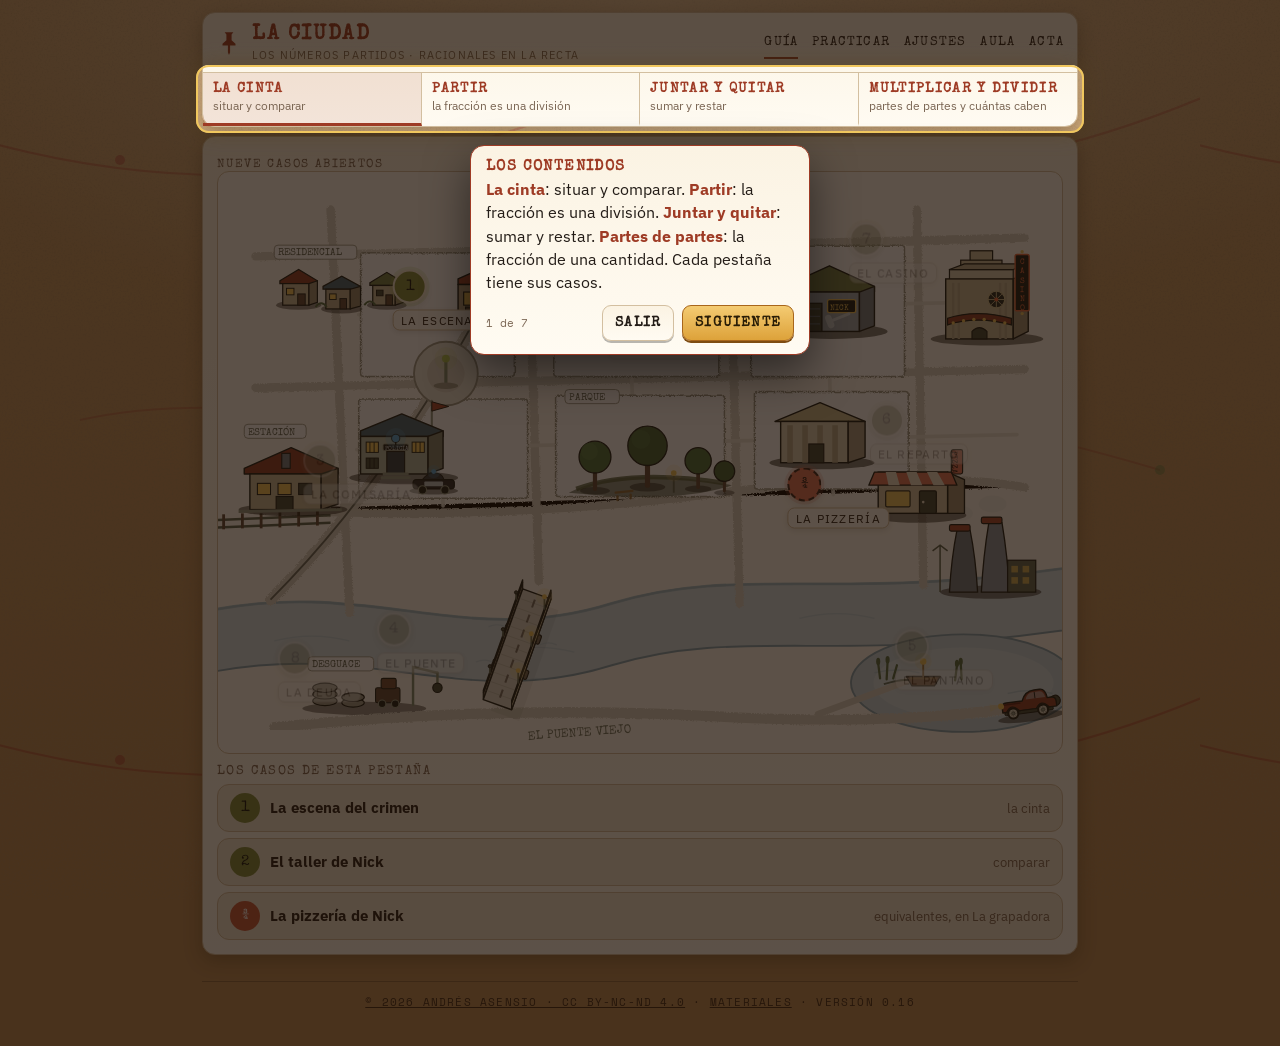
==== commit 80a1f2e3: "0.16: «de» como multiplicación, y la cuenta al revés con su réplica «2/3 de 3/4» se lee como 2/3 · 3" ====
--- a/index.html
+++ b/index.html
@@ -6,7 +6,7 @@
 <meta name="author" content="Andrés Asensio">
 <!--
   LOS NÚMEROS PARTIDOS · la ciudad
-  Manipulativo de números racionales para 1.º y 2.º de ESO · versión 0.15
+  Manipulativo de números racionales para 1.º y 2.º de ESO · versión 0.16
   © Andrés Asensio · CC BY-NC-ND 4.0
 
   v0.7 · LA PIZZERÍA, EN EL PLANO. La ciudad y la pizzería de Nick son dos
@@ -2099,7 +2099,7 @@
 <footer>
   <a href="https://creativecommons.org/licenses/by-nc-nd/4.0/deed.es" rel="license">© 2026 Andrés Asensio · CC BY-NC-ND 4.0</a>
   · <a href="https://diazepamina-creator.github.io/">Materiales</a>
-  · versión 0.15
+  · versión 0.16
 </footer>
 </div><!-- .lienzo -->
 
@@ -2638,6 +2638,8 @@
   if(rv.k === 'otra') return T('Esa cuenta da ') + '<b>' + rv.x + '</b>' + T(', y no es la del encargo: hay que volver a leerlo.');
   if(rv.k === 'trampa') return rv.r;
   /* da lo mismo, pero con otros números: así no vale inventarse la cuenta */
+  /* la buena, con el orden al revés: se dice qué ha pasado */
+  if(rv.k === 'reves') return T(rv.r || 'Está al revés: al restar y al dividir, el orden importa.');
   if(rv.k === 'otrosnum') return T('Eso da lo mismo, pero no son los números del encargo') + (rv.r ? ': ' + T(rv.r) : '.');
   return T({falta: 'Falta la cuenta o el resultado: en la libreta, y aquí.',
     nocuenta: 'Esa cuenta no se entiende. Se escribe con números y signos: 3/4 + 1/8, 2 · 3/5, 3/4 : 1/8, con paréntesis si hacen falta.',
@@ -3258,7 +3260,7 @@
     ? T('En doceavos, jefe: pulse el <b>12</b>. Es el único corte donde caben los medios, los tercios y los cuartos a la vez.')
     : T('Junte los tres: 6/12 del nivel, 4/12 del tercio y 3/12 del cuarto.')},
  {t:'Sobre el papel, que el guarda no se fía de las cintas: el lunes el nivel estaba en <b>2/3</b> del dique; por la noche llovió <b>1/4</b>, y el martes por la mañana abrieron la compuerta y bajó <b>1/6</b>. Escríbame la cuenta y el nivel del martes, sin tocar el limnímetro.',
-  papel:{res:{n:3, d:4}, cuenta:true, ej:'2/3 + 1/4 − 1/6', ver:'3/4', formas:['2/3 + 1/4 − 1/6'], pregunta:'¿dónde estaba el nivel, cuánto llovió y cuánto bajó?'},
+  papel:{res:{n:3, d:4}, cuenta:true, ej:'2/3 + 1/4 − 1/6', ver:'3/4', formas:['2/3 + 1/4 − 1/6'], pregunta:'¿dónde estaba el nivel, cuánto llovió y cuánto bajó?', reves:'Está al revés: lo que bajó se quita de lo que había.'},
   bien:'<b>2/3 + 1/4 − 1/6 = 8/12 + 3/12 − 2/12 = 9/12 = 3/4.</b> Justo en la línea de peligro: la compuerta se abrió a tiempo. Si quiere, póngalo en la cinta: corte en doceavos.',
   mal:''}
 ];
@@ -3645,7 +3647,7 @@
   mal:'Elija una de las cuatro, jefe.'},
  {t:'La última cuenta del sastre, sobre el papel: quedan <b>3 metros</b> de lino, y cada pañuelo lleva <b>3/4 de metro</b>. ¿Cuántos pañuelos salen? La cuenta y el resultado, sin tocar la cinta.',
   prepara: tela(3, 3),
-  papel:{res:{n:4, d:1}, cuenta:true, ej:'3 : 3/4', ver:'4', formas:['3 : 3/4'], pregunta:'¿cuánta tela hay y cuánto lleva cada pañuelo?'},
+  papel:{res:{n:4, d:1}, cuenta:true, ej:'3 : 3/4', ver:'4', formas:['3 : 3/4'], pregunta:'¿cuánta tela hay y cuánto lleva cada pañuelo?', reves:'Está al revés: es la tela entre lo que lleva cada pañuelo.'},
   bien:'<b>3 : 3/4 = 3 · 4/3 = 4</b> pañuelos. Si quiere, póngalo en la cinta: la pieza en 3/4, y caben cuatro justas.',
   mal:''}
 ];
@@ -4140,6 +4142,8 @@
 Object.assign(VA, {" cerrados": " tancats", "siete casos abiertos": "set casos oberts", "Ruta: ": "Ruta: ", "1.º ESO": "1r d'ESO", "Ruta de 1.º ESO": "Ruta de 1r d'ESO"});
 /* lo nuevo de la versión 0.15: la cuenta con sus números, y el botón del modo */
 Object.assign(VA, {"Con cinta": "Amb cinta", "Eso da lo mismo, pero no son los números del encargo": "Això dona el mateix, però no són els números de l'encàrrec", "¿dónde estaba el nivel, cuánto llovió y cuánto bajó?": "on estava el nivell, quant va ploure i quant va baixar?", "¿qué parte del botín es del jefe, y qué parte de eso cobra el abogado?": "quina part del botí és del cap, i quina part d'això cobra l'advocat?", "¿qué deja la banca en la mesa y qué parte de eso se lleva el dueño?": "què deixa la banca en la taula i quina part d'això se'n porta l'amo?", "¿cuánta tela hay y cuánto lleva cada pañuelo?": "quanta tela hi ha i quant porta cada mocador?"});
+/* lo nuevo de la versión 0.16: «de» y la cuenta al revés */
+Object.assign(VA, {"Está al revés: al restar y al dividir, el orden importa.": "Està al revés: en restar i en dividir, l'orde importa.", "Está al revés: lo que bajó se quita de lo que había.": "Està al revés: el que va baixar es lleva del que hi havia.", "Está al revés: es la tela entre lo que lleva cada pañuelo.": "Està al revés: és la tela entre el que porta cada mocador."});
 </script>
 <script>
 /* ═══ EL SONIDO ═════════════════════════════════════════════════════
@@ -4515,7 +4519,8 @@
   const OPS = {'+': (a, b) => sumaQ(a, b), '-': (a, b) => sumaQ(a, {n: -b.n, d: b.d}),
     '·': (a, b) => Q(a.n * b.n, a.d * b.d), ':': (a, b) => b.n === 0 ? null : Q(a.n * b.d, a.d * b.n)};
   function fichas(s){
-    s = String(s || '').replace(/[−–]/g, '-').replace(/[×*x]/gi, '·').replace(/÷/g, ':').replace(/\s+/g, '');
+    /* «2/3 de 3/4», como se dice en voz alta: el «de» es un · */
+    s = String(s || '').replace(/(^|[^a-zà-ú])de(?=[^a-zà-ú]|$)/gi, '$1·').replace(/[−–]/g, '-').replace(/[×*x]/gi, '·').replace(/÷/g, ':').replace(/\s+/g, '');
     const out = []; let i = 0;
     /* 12.000 es doce mil (el punto de los miles); 0,5 y 0.5, un medio */
     const num = () => { const mil = /^[1-9]\d{0,2}(?:\.\d{3})+(?![\d,])/.exec(s.slice(i));
@@ -4604,6 +4609,11 @@
     if(x.inv && y.inv) return misma(x.inv, y.inv);
     return false;
   }
+  /* la misma cuenta con el orden al revés (restar y dividir): 1/4 : 3/2
+     en vez de 3/2 : 1/4 */
+  const alReves = (cu, formas) => { const a = arbol(cu); if(!a) return false; const f = forma(a);
+    return formas.some(g => { const b = arbol(g); return b && (b.o === '-' || b.o === ':') && !b.menos
+      && misma(f, forma({o: b.o, a: b.b, b: b.a})); }); };
   /* ¿la cuenta escrita es una de las del encargo? */
   const esDeLasFormas = (cu, formas) => { const a = arbol(cu); if(!a) return false; const f = forma(a);
     return formas.some(g => misma(f, forma(arbol(g)))); };
@@ -4619,7 +4629,11 @@
       const v = cuenta(cu);
       if(!v) return {bien: false, k: 'nocuenta'};
       if(!conOp(cu)) return {bien: false, k: 'sinop'};
-      if(!igual(v, papel.res)) return {bien: false, k: 'otra', x: t(v)};
+      if(!igual(v, papel.res)){
+        /* si es la buena con el orden al revés, se dice eso, que es lo que ha pasado */
+        if(papel.formas && alReves(cu, papel.formas)) return {bien: false, k: 'reves', r: papel.reves || ''};
+        return {bien: false, k: 'otra', x: t(v)};
+      }
       /* da lo mismo, pero ¿con los números y la operación del encargo? */
       if(papel.formas && !esDeLasFormas(cu, papel.formas)) return {bien: false, k: 'otrosnum', r: papel.pregunta || ''};
     }
@@ -4676,6 +4690,7 @@
         tp: L('Hay <b>' + n + ' metros</b> de barandilla para <b>' + k + ' tramos</b> iguales. ¿Cuánto mide cada tramo?', 'Hi ha <b>' + n + ' metres</b> de barana per a <b>' + k + ' trams</b> iguals. Quant mesura cada tram?'),
         pasos: Math.max(2, Math.ceil(n / k) + 1), desde: 0, prueba: null, meta: n / k, res: Q(n, k),
         formas: [n + ' : ' + k], pregunta: L('¿cuántos metros hay y entre cuántos tramos?', 'quants metres hi ha i entre quants trams?'),
+        reves: L('Está al revés: son los metros entre los tramos.', 'Està al revés: són els metres entre els trams.'),
         pista: L('La cinta mide metros. Toca la cinta para llevar la marca roja.', 'La cinta mesura metres. Toca la cinta per a portar la marca roja.'),
         bien: L('Cada tramo mide ' + n + ' : ' + k + ' = <b>' + fr(n, k) + '</b> de metro. La fracción es una división.', 'Cada tram mesura ' + n + ' : ' + k + ' = <b>' + fr(n, k) + '</b> de metre. La fracció és una divisió.'),
         mal: L('Un tramo es lo que toca a cada uno al repartir ' + n + ' entre ' + k + ': corta cada metro en <b>' + k + '</b> y cuenta <b>' + n + '</b> trozos.', 'Un tram és el que toca a cadascun en repartir ' + n + ' entre ' + k + ': talla cada metre en <b>' + k + '</b> i compta <b>' + n + '</b> trossos.')})},
@@ -4719,6 +4734,7 @@
         return {t: L('El sospechoso tiene <b>' + t(a) + '</b> de fajo en la banca y paga <b>' + t(c) + '</b>. ¿Cómo queda su saldo?', 'El sospitós té <b>' + t(a) + '</b> de feix en la banca i paga <b>' + t(c) + '</b>. Com queda el seu saldo?'),
           pasos: uno ? pasosPara(v(a)) : 4, desde: uno ? 0 : -2, prueba: {v: v(a), nombre: t(a)}, meta, res: OPS['-'](a, c),
           formas: [cq(a) + ' − ' + cq(c)], pregunta: L('¿qué tenía y qué pagó?', 'què tenia i què va pagar?'),
+          reves: L('Está al revés: es lo que tenía menos lo que paga.', 'Està al revés: és el que tenia menys el que paga.'),
           pista: uno ? L('La verde es lo que tenía. Lo que paga se cuenta hacia la izquierda.', 'La verda és el que tenia. El que paga es compta cap a l\'esquerra.')
             : L('A la derecha del cero, lo que tiene; a la izquierda, lo que debe. La verde es lo que tenía.', 'A la dreta del zero, el que té; a l\'esquerra, el que deu. La verda és el que tenia.'),
           bien: t(a) + ' − ' + t(c) + ' = <b>' + fr(a.n * m / a.d - nc, m) + '</b>' + (meta < 0 ? L(': ahora debe.', ': ara deu.') : '.'),
@@ -4776,6 +4792,7 @@
           pasos: Math.max(1, Math.ceil(v(tt)), Math.floor(v(p)) + 1), desde: 0, prueba: {v: v(tt), nombre: t(tt)}, meta: v(p), tejas: true,
           /* sin cinta, se escribe: 3/2 : 1/4, o 3/2 · 4, que es la misma */
           res: r, formas: [cq(tt) + ' : ' + cq(p)], pregunta: L('¿cuánta tela hay y cuánto lleva cada pieza?', 'quanta tela hi ha i quant porta cada peça?'),
+          reves: L('Está al revés: es la tela entre lo que lleva cada pieza.', 'Està al revés: és la tela entre el que porta cada peça.'),
           ops: baraja(ops),
           pista: L('La verde es la tela, y no se toca. Lleva la roja a lo que mide la pieza: la cinta la copia una detrás de otra.', 'La verda és la tela, i no es toca. Porta la roja al que mesura la peça: la cinta la copia una darrere de l\'altra.'),
           bien: t(tt) + ' : ' + t(p) + ' = ' + t(tt) + ' · ' + t(vuelta) + ' = <b>' + t(r) + '</b>. ' + L('Dividir entre ' + t(p) + ' es multiplicar por ' + t(vuelta) + '.', 'Dividir entre ' + t(p) + ' és multiplicar per ' + t(vuelta) + '.'),
@@ -4838,7 +4855,7 @@
     /* lo que se puede escribir (sumar, restar, repartir, cantidad, partes,
        dividir) se escribe: la cuenta, con sus números, y el resultado. Lo
        demás (comparar, ¿exacto o periódico?) se sigue eligiendo. */
-    if(e.formas){ e.papel = {res: e.res, cuenta: true, formas: e.formas, pregunta: e.pregunta, trampas: []}; e.ops = null; }
+    if(e.formas){ e.papel = {res: e.res, cuenta: true, formas: e.formas, pregunta: e.pregunta, reves: e.reves, trampas: []}; e.ops = null; }
     else if(e.sinCinta) return e;
     e.sinCinta = true; e.meta = null; if(e.tp) e.t = e.tp;
     e.pista = L('Sin cinta: en la libreta, y aquí la cuenta y el resultado.', 'Sense cinta: en la llibreta, i ací el compte i el resultat.');
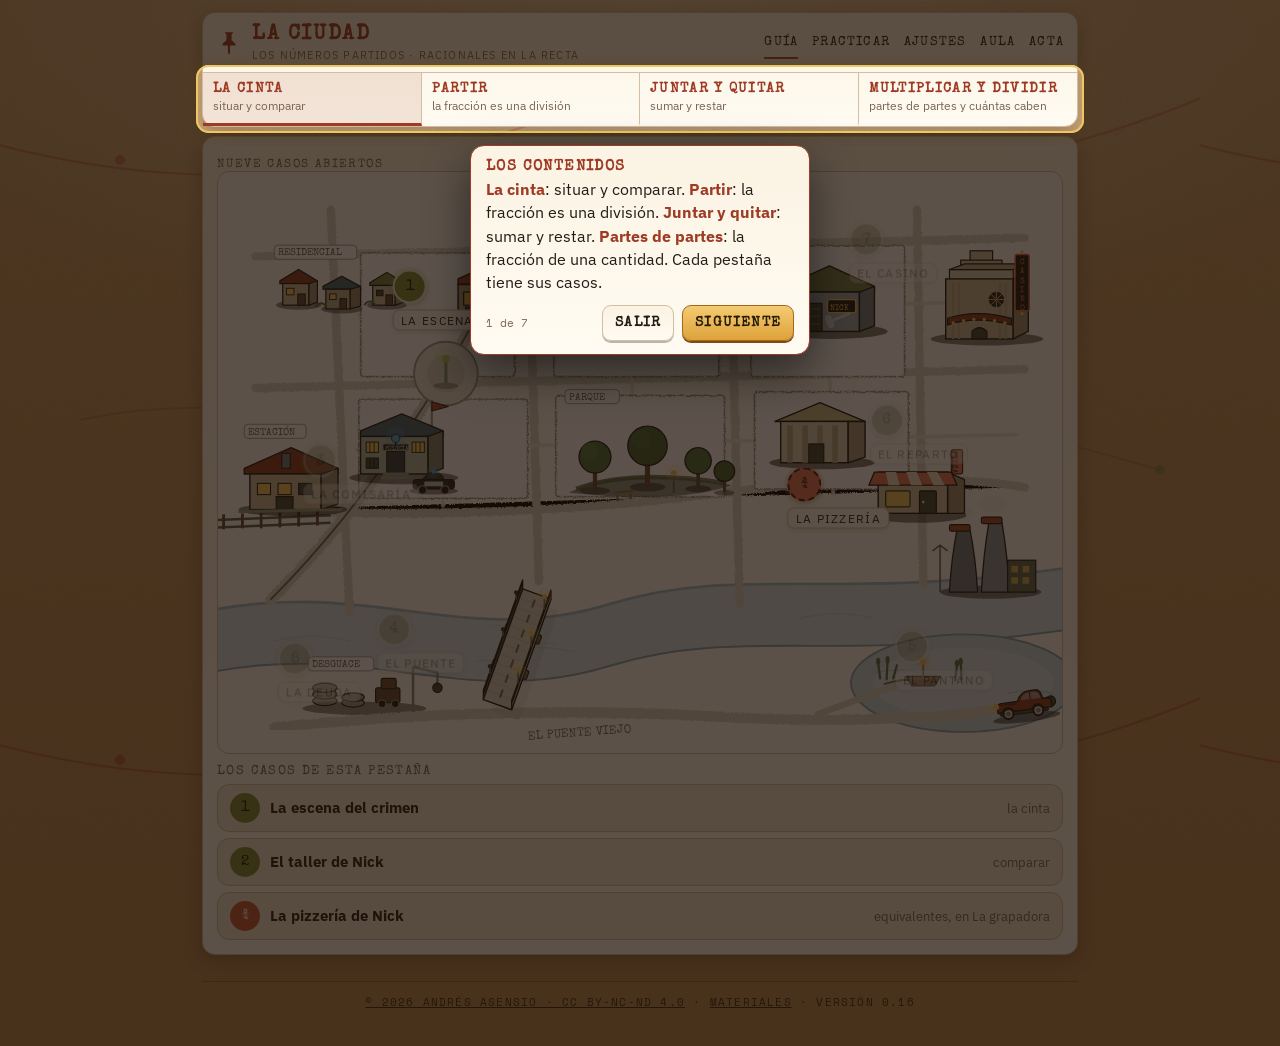
==== commit 7c309246: "Versión de aula: © Andrés Asensio · CC BY-NC-ND 4.0 · https://creativecommons.org/licenses/by-nc-nd/" ====
--- a/index.html
+++ b/index.html
@@ -1,118 +1,13 @@
 <!DOCTYPE html>
-<!-- Generado por construye.mjs a partir de src/: edita src/pagina.html y los módulos, no este fichero. -->
-<html lang="es"><head><meta charset="utf-8">
+<html lang="es"><head><!--
+  Los números partidos · la ciudad · versión 0.16
+  © Andrés Asensio · CC BY-NC-ND 4.0 · https://creativecommons.org/licenses/by-nc-nd/4.0/deed.es
+  Versión de aula generada el 2026-10-07 a partir del original a131446.
+-->
+<meta charset="utf-8">
 <meta name="robots" content="noindex, nofollow, noarchive, noimageindex">
 <meta name="viewport" content="width=device-width,initial-scale=1,viewport-fit=cover">
 <meta name="author" content="Andrés Asensio">
-<!--
-  LOS NÚMEROS PARTIDOS · la ciudad
-  Manipulativo de números racionales para 1.º y 2.º de ESO · versión 0.16
-  © Andrés Asensio · CC BY-NC-ND 4.0
-
-  v0.7 · LA PIZZERÍA, EN EL PLANO. La ciudad y la pizzería de Nick son dos
-  aplicaciones separadas y así se quedan —el modelo de pizza es auxiliar y la
-  cinta es primaria, y esa jerarquía solo se ve si viven en archivos
-  distintos—, pero comparten mundo: ahora Nick tiene su local dibujado al
-  este del reparto, con su toldo terracota, y una chincheta propia que lo
-  abre en otra pestaña. No es un expediente y se nota en todo: color de la
-  casa de Nick, borde de rayas y un ¾ en vez de número, clase aparte
-  («vecina») para que ningún recuento la confunda con un caso, y enlace en
-  vez de botón, así que los casos resueltos no se pierden al visitarla.
-  Se clava con las demás al abrir el plano, la última, y se ladea con él.
-
-  v0.6 · TODO LO QUE FALTABA. Seis frentes, todos probados de punta a punta
-  en las dos lenguas:
-    · CASO 8 · LA DEUDA (el desguace): los negativos a lo Wu. La cinta aprende
-      a arrancar en −2 («desde») y el cero cae en medio, con su poste; −x es el
-      punto espejo de x, comparar sigue siendo mirar quién queda a la
-      izquierda, sumar sigue siendo moverse, doblar una deuda son dos pasos
-      hacia la izquierda, y x + (−x) = 0 cierra la ciudad. La franja roja de
-      la deuda va de la marca al cero. El caso 7 ya no cierra: manda al
-      desguace, y el hilo rojo llega hasta allí.
-    · EL ACTA: hoja mecanografiada con las ocho conclusiones —el hecho con
-      números y el principio debajo—, que se rellena con lo cerrado, con botón
-      de imprimir y hoja de estilo @media print. Es la tablilla de la ciudad.
-    · El VIGILANTE (3/8) tiene por fin su encargo en la comisaría: seis
-      encargos, y la pista de los doses queda plantada antes del final.
-    · La DIVISIÓN SE VE HACER: el cero que baja junto al resto, la cifra que
-      sube al cociente y el resto que cae en su celda, paso a paso. «Hasta el
-      final» va de golpe, que catorce animaciones seguidas marean.
-    · SONIDO de despacho sintetizado con WebAudio, sin archivos: tecla y
-      retorno de la máquina, obturador de Liz, golpe de sello, chincheta, y
-      dos avisos (acierto/fallo). Botón para apagarlo; nada suena en papel.
-    · VALENCIANO. Todo texto que se pinta pasa por T(); los estáticos se
-      traducen por su HTML normalizado. El diccionario (429 frases) se genera
-      aparte y va al final del archivo. Jeff tutea a Liz; Liz trata a Jeff de
-      vosté y le dice «cap». Los rótulos del plano y los tres del CSS también.
-    · De paso: las marcas fuera de corte se leen con su nombre más corto y el
-      signo menos sale como guion largo (−) en toda la ciudad.
-
-  v0.5 · LA CIUDAD SE MUEVE. Hasta aquí no había un solo fotograma. Ahora:
-    · El plano aterriza sobre la mesa al abrir, con perspectiva, y se ladea
-      siguiendo al ratón; las chinchetas están clavadas por encima (translateZ)
-      y caen una a una de norte a sur. En el móvil el plano no se ladea.
-    · EL HILO ROJO del corcho: cada caso cerrado tiende un hilo hasta la
-      chincheta del siguiente —que es adonde apunta la pista con que acaba—.
-      El orden de la historia se ve sin obligar a nadie a seguirlo. Con los
-      siete cerrados cae el sello de CIUDAD CERRADA sobre el plano.
-    · La ciudad de noche: neón que parpadea, humo de la central, brillo del
-      río y un coche que cruza la carretera del sur cada medio minuto (SMIL,
-      que se para a mano en papel).
-    · La carpeta se ABRE girando sobre el lomo, y el sello cae encima medio
-      segundo después. Entre el plano y el caso, el fogonazo de la cámara.
-    · Jeff escribe sus encargos a máquina, con cursor; un toque lo remata y al
-      volver con el ◀ ya están escritos. Mientras escribe, los botones esperan.
-    · Los personajes viven: parpadean a destiempo, a Jeff se le mueve la ramita
-      al hablar, Liz dispara la cámara con cada informe; Jeff asiente o niega
-      según se acierte, Liz ladea la cabeza ante un fallo.
-    · CASO CERRADO cae sobre el último encargo. Niebla en la calle del caso 1,
-      lluvia sobre el pantano, farolas que respiran.
-    · Nada de esto toca la cinta ni la pizarra. Todo se apaga en papel y con
-      prefers-reduced-motion; lo que queda es la v0.4.
-    · Dos arreglos de paso: la marca del sospechoso empezaba en 5/4 —se podía
-      resolver el primer encargo sin tocar nada— y ahora arranca en la primera
-      farola; y la lectura de una marca fuera de corte ya no miente («1» por
-      1,25): se lee con su nombre más corto.
-
-  v0.4 · La ciudad entera. Se estrenan los CASOS 3 al 7 y con ellos el arco
-  completo de los racionales, siempre sobre el mismo hilo: una fracción es un
-  PUNTO de una recta, y todo lo demás sale de ahí.
-    · 3 · las celdas · decimal exacto o periódico. Único caso sin cinta: una
-      división larga paso a paso. Los restos caen en celdas y se ve el
-      argumento entero —con denominador n solo hay n−1 restos posibles, así
-      que alguno se repite por fuerza y desde ahí la cuenta se muerde la cola—.
-      Cierra con la regla de los doses y los cincos, que son los que fabrican
-      el diez.
-    · 4 · la barandilla · la fracción ES una división. Diez metros en tres
-      tramos: al mismo punto se llega cortando el metro en tercios y contando
-      diez, o partiendo los diez metros en tres. Y 10 = 3·3 + 1 dice de
-      antemano entre qué enteros cae.
-    · 5 · el nivel · sumar es JUNTAR tramos, y por eso solo se cuentan juntos
-      los trozos del mismo tamaño. El limnímetro es una cinta tumbada con el
-      agua llenándose hasta la marca. Acaba en 13/12, que se pasa del dique.
-    · 6 · el reparto · fracción de cantidad sin regla nueva: la unidad de la
-      cinta pasa a ser el botín, se corta y se cuenta. Debajo, los dólares.
-    · 7 · la banca · parte de otra parte: la mitad de 4/5 se ve partiendo cada
-      quinto en dos. De ahí sale la regla de multiplicar, no al revés. Y el
-      tanto por ciento como lo que es, una fracción con cien debajo.
-  EL PUENTE, redibujado. El plano es oblicuo —suelo en planta, alturas en
-  vertical—, y el puente ahora obedece esa regla: tablero tumbado y pretiles
-  levantados sobre sus cantos, con el del sureste delante porque es el que
-  está más cerca. Se cuentan en su comentario los dos intentos descartados.
-  Y dos chinches menos: la trama de luz de las escenas se quedaba con los
-  clics (los botones de la pizarra no respondían), y al acertar un
-  interrogatorio el «bien» genérico pisaba la réplica buena de Liz.
-
-  v0.3 · Se estrena EL CASO 2 (el taller de Nick): comparar 5/16, 3/8 y 1/2
-  poniéndolas en la MISMA sucesión de dieciseisavos, que es como se comparan
-  fracciones de verdad —dos puntos de la misma cinta—. Para que quepan más
-  casos sin copiar código, la cinta y el expediente pasan a ser piezas de
-  encargo (montaCinta / montaExpediente) y las caras de Jeff y Liz viven en
-  plantillas. De paso: el plano pierde 13 KB de restos de iteraciones
-  anteriores (siete copias de las vías, seis rótulos huérfanos de PARQUE y
-  siete cierres de grupo sin abrir), y al acertar un interrogatorio ya no se
-  pisa la réplica buena de Liz con el «bien» genérico.
--->
 <title>Los números partidos · la ciudad</title>
 <link href="https://fonts.googleapis.com/css2?family=Bebas+Neue&family=IBM+Plex+Sans:wght@400;600;700&family=Space+Mono:wght@400;700&family=Special+Elite&display=swap" rel="stylesheet">
 <style>
@@ -120,7 +15,6 @@
   --noche:#0D110F; --asfalto:#1A211D; --musgo:#2A342C; --niebla:#6F7C72;
   --tiza:#E6E9E3;  --cinta:#E9E3D2;   --tintaC:#3A3A2E;
   --aceituna:#7D8C3F; --absenta:#A9C24E; --oxido:#B5533C; --sombra:rgba(0,0,0,.6);
-  /* el plano de la ciudad */
   --mz:#1A211D; --cl:#232C25; --cl2:#1E2620; --bd:#2A342C;
   --ag:#16323F; --agb:#2E5566; --agl:#3E7A93; --ag2:#1B3A47; --ag3:#22485A;
   --pq:#1B2A1C; --halo:rgba(169,194,78,.18); --halo2:rgba(169,194,78,.12); --rot:#93A088;
@@ -129,10 +23,6 @@
   --noche:#F5F3EC; --asfalto:#FFFFFF; --musgo:#DAD9CC; --niebla:#7A8177;
   --tiza:#26291F;  --cinta:#EFEADB;   --tintaC:#3A3A2E;
   --aceituna:#5E6B2F; --absenta:#7D8C3F; --oxido:#A6452F; --sombra:rgba(0,0,0,.12);
-  /* EL PLANO EN PAPEL. No es el mismo mapa aclarado: es un plano dibujado a
-     tinta. Manzanas en blanco, calles en gris claro, agua apenas teñida y los
-     halos de farola apagados. Sale limpio de la fotocopiadora y, de paso, es
-     más noir: el género vive del CONTRASTE, no de la penumbra. */
   --mz:#FFFFFF; --cl:#D7D4C8; --cl2:#E7E4DA; --bd:#9A9A8C;
   --ag:#CFE0E8; --agb:#7FA3B4; --agl:#9FC0CE; --ag2:#C3D8E2; --ag3:#D8E7EE;
   --pq:#DCE6D2; --halo:transparent; --halo2:transparent; --rot:#5C6455;
@@ -144,8 +34,6 @@
 .sub{font-size:11px;letter-spacing:3px;text-transform:uppercase;color:var(--niebla);margin-bottom:12px}
 .b{font-family:'Special Elite',monospace;font-size:12px;padding:8px 12px;border-radius:7px;
    border:1px solid var(--musgo);background:var(--asfalto);color:var(--tiza);cursor:pointer}
-/* el «empezar de cero», una vez armado: óxido, que aquí es el color de los
-   sellos y de lo que no tiene vuelta atrás */
 .b.armado{border-color:var(--oxido);color:var(--oxido)}
 .b.ok{background:var(--aceituna);color:#0D110F;border-color:var(--aceituna)}
 .b[aria-pressed="true"]{background:var(--aceituna);color:#0D110F;border-color:var(--aceituna)}
@@ -154,7 +42,6 @@
 .etq{font-size:11px;letter-spacing:2px;text-transform:uppercase;color:var(--niebla)}
 .vista{display:none} .vista.puesta{display:block}
 
-/* ── EL MAPA ─────────────────────────────────────────────────────────── */
 .mapa{position:relative;border:1px solid var(--musgo);border-radius:12px;overflow:hidden;
   background:radial-gradient(ellipse 70% 60% at 30% 10%, rgba(169,194,78,.09), rgba(169,194,78,0) 60%),
              linear-gradient(180deg,#141A16,var(--noche))}
@@ -166,15 +53,10 @@
   justify-content:center;font-family:'Special Elite',monospace;font-size:15px;
   background:var(--absenta);color:#0D110F;border:2px solid var(--noche);
   box-shadow:0 0 0 3px rgba(169,194,78,.18), 0 4px 10px var(--sombra);transition:transform .18s}
-/* Los rótulos van sobre PLACA: en un plano lleno de dibujos, un texto suelto
-   se pierde o se pisa con un tejado. Con su chapita detrás se lee siempre,
-   en pantalla y en papel. */
 .chincheta .rot{display:inline-block;margin-top:6px;font-size:11.5px;letter-spacing:1.3px;
   text-transform:uppercase;color:var(--tiza);white-space:nowrap;
   background:var(--asfalto);border:1px solid var(--musgo);border-radius:7px;
   padding:2px 7px;box-shadow:0 2px 6px var(--sombra)}
-/* El plano se encoge con la pantalla, pero los rótulos no: en un móvil las
-   placas acababan tapando media ciudad. Aquí menguan con ella. */
 @media (max-width:620px){
   .chincheta .num{width:25px;height:25px;font-size:12px;border-width:1.5px;
     box-shadow:0 0 0 2px var(--halo), 0 3px 7px var(--sombra)}
@@ -187,9 +69,6 @@
   .chincheta .rot{font-size:7.5px;padding:1px 4px}
 }
 .chincheta:hover .num,.chincheta:focus-visible .num{transform:scale(1.16)}
-/* LA VECINA. Hereda la colocación y los tamaños de la chincheta —incluido el
-   menguar en el móvil— y cambia solo lo que la distingue: color de la casa
-   de Nick y borde de rayas, que dice «esto no se cierra, se visita». */
 .vecina{position:absolute;transform:translate(-50%,-50%);text-align:center;
   text-decoration:none;font-family:inherit}
 .vecina .num{width:34px;height:34px;border-radius:50%;display:flex;align-items:center;
@@ -216,7 +95,6 @@
 .chincheta.resuelto .num::after{content:'✓';font-size:15px}
 .chincheta.resuelto .num span{display:none}
 
-/* ── EL EXPEDIENTE ───────────────────────────────────────────────────── */
 .caso{position:fixed;inset:0;background:rgba(6,9,7,.86);display:none;align-items:center;
   justify-content:center;padding:18px;z-index:9}
 .caso.abierto{display:flex}
@@ -229,11 +107,6 @@
   color:var(--oxido);border:2px solid var(--oxido);padding:4px 8px;transform:rotate(-7deg);
   font-size:11px;letter-spacing:2px}
 .fila{display:flex;gap:8px;align-items:center;margin-top:12px;flex-wrap:wrap}
-/* EL INTERROGATORIO. Cuando Jeff pregunta en vez de mandar, las respuestas
-   son opciones: es lo que hace un detective y, de paso, permite que Liz
-   conteste a lo que ha dicho el alumno y no un «mal» genérico. Cada opción
-   equivocada tiene su réplica, y una de ellas acierta por el motivo
-   equivocado —esa es la que más enseña—. */
 .ops{display:flex;flex-direction:column;gap:7px;margin-top:11px}
 .op{text-align:left;font-family:Oswald,system-ui,sans-serif;font-size:13.5px;line-height:1.4;
   padding:10px 12px;border-radius:8px;border:1px solid var(--musgo);
@@ -245,16 +118,11 @@
 .op.buena[aria-pressed="true"]{border-color:var(--absenta);background:rgba(169,194,78,.18)}
 .atras{padding:8px 13px;font-size:14px;line-height:1}
 
-/* ── EL CASO 1 ───────────────────────────────────────────────────────── */
 .encargo,.informe{border:1px solid var(--musgo);border-radius:9px;padding:11px 13px;
   background:var(--asfalto);margin-bottom:12px}
 .encargo{border-left:3px solid var(--oxido);padding-left:66px}
 .informe{border-left:3px solid var(--absenta);padding-left:66px}
-/* Cada voz con su cara. Van dentro de la caja y pegadas al canto, que es
-   donde no estorban al texto ni en un móvil estrecho. */
 .encargo,.informe{position:relative}
-/* El sumario: papel mecanografiado con su sello. Da el caso antes de que
-   Jeff empiece a mandar, que si no los encargos llegan sin mundo. */
 .sumario{position:relative;border:1px solid var(--musgo);border-left:3px solid var(--niebla);
   border-radius:9px;padding:12px 14px;padding-top:34px;background:var(--asfalto);margin-bottom:12px;
   font-size:13.5px;line-height:1.55;color:var(--niebla)}
@@ -273,28 +141,17 @@
   overflow:hidden;touch-action:none;user-select:none;background:
    radial-gradient(ellipse 50% 90% at 18% -10%, rgba(169,194,78,.12), rgba(169,194,78,0) 62%),
    linear-gradient(180deg, var(--asfalto), var(--noche))}
-/* La trama de luz que cruza la escena es DECORADO: si se queda con los
-   clics, los botones que viven dentro —los de la pizarra del caso 3— dejan
-   de responder y parece que la aplicación está rota. */
 [data-modo="pantalla"] .escena::before{content:'';position:absolute;inset:0;mix-blend-mode:screen;
   pointer-events:none;
   background:repeating-linear-gradient(101deg, rgba(169,194,78,.06) 0 12px, rgba(169,194,78,0) 12px 44px)}
 .suelo{position:absolute;left:0;right:0;bottom:0;height:86px;
   background:linear-gradient(180deg,rgba(111,124,114,.12),transparent)}
-/* La calle: el charco bajo la farola y la silueta de tiza del suceso.
-   Decoran sin tocar la cinta, que es lo único que se manipula. */
 .charco{position:absolute;left:6%;bottom:10px;width:44%;height:26px;border-radius:50%;
   background:radial-gradient(ellipse,rgba(169,194,78,.14),rgba(169,194,78,0) 70%)}
 .tiza{position:absolute;right:5%;bottom:8px;width:32%;height:52px;transform:rotate(-6deg);
   border:2px dashed rgba(230,233,227,.30);border-radius:58% 42% 52% 48%}
 [data-modo="papel"] .tiza{border-color:rgba(38,41,31,.28)}
-/* La sombra del puente es una mancha grande: en pantalla da el vuelo del
-   tablero sobre el agua, pero en papel se imprimía como un pegote gris. */
 [data-modo="papel"] .sombraPuente{opacity:.06}
-/* LAS FAROLAS. Una en cada entero, que es lo que dice el sumario: cada
-   farola marca un paso. Así la unidad se VE en la calle en vez de
-   explicarse en un rótulo, y los cortes de la cinta quedan claramente
-   dentro del tramo entre dos farolas. */
 .farolas{position:absolute;left:38px;right:38px;top:108px;height:0;pointer-events:none}
 .farola{position:absolute;bottom:0;transform:translateX(-50%);width:2px;height:56px;
   background:linear-gradient(180deg,#55604F,#39412F)}
@@ -311,8 +168,6 @@
 .tira .t{position:absolute;top:0;width:1px;background:var(--tintaC)}
 .tira .n{position:absolute;top:16px;font-size:12px;color:var(--tintaC);
   transform:translateX(-50%);font-weight:600}
-/* Los de los extremos se salían de la cinta y se comían la mitad: el
-   primero se alinea por la izquierda y el último por la derecha. */
 .tira .n.izq{transform:translateX(1px)}
 .tira .n.der{transform:translateX(calc(-100% - 1px))}
 .chin{position:absolute;top:64px;transform:translateX(-50%);text-align:center;cursor:grab;z-index:3;
@@ -326,18 +181,13 @@
 .chin .pin{width:15px;height:15px;border-radius:50%;background:var(--absenta);margin:-6px auto 0;
   border:2px solid var(--noche)}
 .chin.dos .val{color:var(--oxido)} .chin.dos .pal,.chin.dos .pin{background:var(--oxido)}
-/* Cuando las dos marcas se juntan, sus rótulos se pisan y no se lee ninguno:
-   el de abajo sube un renglón. Mismo problema y misma solución que en la
-   palestra —allí con las cuentas flotantes—. */
 .chin.dos.subida .val{transform:translateY(-21px)}
 .chin.dos.subida .pal{height:81px;margin-top:-17px}
 .pista{margin:8px 0 0;font-size:12px;letter-spacing:.4px;color:var(--niebla)}
 .pista .v{color:var(--absenta)} .pista .r{color:var(--oxido)}
-/* la que está en la mano lleva un cerco; la otra espera apagada */
 .chin.activa .pin{box-shadow:0 0 0 3px rgba(169,194,78,.30)}
 .chin.dos.activa .pin{box-shadow:0 0 0 3px rgba(181,83,60,.32)}
 .chin:not(.activa) .pal,.chin:not(.activa) .pin{opacity:.75}
-/* la prueba lleva su rótulo y el palo a rayas: se mira, no se toca */
 .chin.prueba .pal{background:repeating-linear-gradient(180deg,var(--absenta) 0 5px,transparent 5px 9px)}
 .chin.prueba .val::after{content:'PRUEBA';display:block;font-size:9px;letter-spacing:1.6px;
   color:var(--niebla);font-family:Oswald,sans-serif;margin-top:-3px}
@@ -347,9 +197,6 @@
   background:var(--asfalto);font-size:14px}
 .veredicto.igual{border-color:var(--absenta);color:var(--absenta)}
 
-/* ── EL CASO 2: el taller ────────────────────────────────────────────── */
-/* el perno lleva su rótulo propio; hereda las rayas de «se mira, no se
-   toca» de la prueba */
 .chin.perno .val::after{content:'PERNO'}
 .banco{position:absolute;left:0;right:0;bottom:0;height:60px;
   background:linear-gradient(180deg,#3A3126,#2A241C);border-top:3px solid #55432F}
@@ -357,45 +204,32 @@
 .aceite{position:absolute;left:9%;bottom:8px;width:32%;height:20px;border-radius:50%;
   background:radial-gradient(ellipse,rgba(10,14,12,.6),rgba(10,14,12,0) 70%)}
 [data-modo="papel"] .aceite{background:radial-gradient(ellipse,rgba(58,58,46,.22),rgba(58,58,46,0) 70%)}
-/* la rueda recién cambiada, apoyada en el banco: es la que ata este caso
-   con el anterior */
 .neumatico{position:absolute;right:7%;bottom:12px;width:44px;height:44px;border-radius:50%;
   border:9px solid #20262A;box-shadow:0 4px 10px var(--sombra)}
 .neumatico::after{content:'';position:absolute;inset:5px;border-radius:50%;border:2px solid #55604F}
 [data-modo="papel"] .neumatico{border-color:#5C5C50;box-shadow:none}
 [data-modo="papel"] .neumatico::after{border-color:#9A9A8C}
 
-/* marcas fijas con su rótulo propio; las rojas llevan las rayas en óxido */
 .chin.limite .val::after{content:'LÍMITE'}
 .chin.factura .val::after{content:'FACTURA'}
 .chin.dos.prueba .pal{background:repeating-linear-gradient(180deg,var(--oxido) 0 5px,transparent 5px 9px)}
 .veredicto.malo{border-color:var(--oxido);color:var(--oxido)}
-/* ── EL CASO 3: el calabozo ──────────────────────────────────────────── */
 .reja{position:absolute;right:9%;bottom:0;width:180px;height:66px;transform:skewX(-24deg);
   background:repeating-linear-gradient(90deg, rgba(169,194,78,.15) 0 13px, transparent 13px 32px)}
 [data-modo="papel"] .reja{background:repeating-linear-gradient(90deg, rgba(58,58,46,.13) 0 13px, transparent 13px 32px)}
-/* ── LOS CASOS 4 Y 5: agua abajo ─────────────────────────────────────── */
 .aguaEsc{position:absolute;left:0;right:0;bottom:0;height:44px;
   background:linear-gradient(180deg, rgba(62,122,147,0), rgba(22,50,63,.9))}
 [data-modo="papel"] .aguaEsc{background:linear-gradient(180deg, rgba(159,192,206,0), rgba(159,192,206,.6))}
-/* los pilares del puente, de la cinta al río */
 .pilar{position:absolute;top:140px;bottom:24px;width:14px;
   background:linear-gradient(90deg,#55604F,#39412F);border:1px solid #141A16;border-top:0}
 [data-modo="papel"] .pilar{background:#C9BFA6;border-color:#9A9A8C}
-/* los juncos del embarcadero */
 .junco{position:absolute;bottom:36px;width:3px;height:42px;background:#4F6B45;border-radius:2px}
 .junco::before{content:'';position:absolute;top:-9px;left:-2px;width:7px;height:13px;border-radius:50%;background:#4F6B45}
-/* ── EL CASO 6: las monedas del botín ────────────────────────────────── */
 .monedas{position:absolute;left:8%;bottom:12px;width:26px;height:9px;border-radius:50%;
   background:#D8A33F;border:1.5px solid #141A16;
   box-shadow:0 -7px 0 -1px #C6952F, 0 -14px 0 -2px #D8A33F,
              36px 3px 0 -1px #C6952F, 36px -4px 0 -2px #D8A33F, 18px 8px 0 -2px #C6952F}
 
-/* ── EL ACTA. Una hoja mecanografiada con las ocho conclusiones, pensada
-   para el papel: en pantalla es una vista más; impresa es la tablilla de
-   esta ciudad. Cada caso lleva su frase —lo que se averiguó, con números— y
-   debajo, en letra pequeña, el principio matemático que lo sostiene. Los
-   casos sin cerrar salen en blanco, con su raya, como en un acta de verdad. */
 .acta{background:var(--carpeta);border:1px solid var(--bd);border-radius:10px;padding:22px 24px;
   font-family:'Special Elite',monospace;position:relative;overflow:hidden}
 [data-modo="papel"] .acta{background:#FBF8F0}
@@ -424,18 +258,11 @@
 @media print{.barra,.b{display:none !important}.vista{display:none}#vActa{display:block !important}
   .acta{border:none;padding:0}body{background:#fff}}
 
-/* els tres rètols que viuen en el CSS, en valencià */
 html[lang^="ca"] .chin.prueba .val::after{content:'PROVA'}
 html[lang^="ca"] .chin.perno .val::after{content:'PERN'}
 html[lang^="ca"] .dique::after{content:'DIC'}
 
-/* ── LOS ESCENARIOS DE LOS DEMÁS CASOS ───────────────────────────────
-   Cada caso tiene su sitio, y el sitio se nota en el suelo: el tablón del
-   puente, el agua del pantano, el tapete del casino. Decoran sin tocar la
-   cinta, que sigue siendo lo único que se manipula. */
-
-/* CASO 3 · la pizarra de la comisaría. Aquí no hay cinta: hay una división
-   larga que se hace paso a paso, y unas celdas donde van cayendo los restos. */
+
 .escena.pizarra{height:auto;min-height:150px;padding:14px;touch-action:auto}
 .cuenta{font-family:'Special Elite',monospace;font-size:26px;letter-spacing:1px;
   display:flex;align-items:baseline;gap:8px;flex-wrap:wrap}
@@ -443,8 +270,6 @@
 .cuenta .periodo{border-top:2px solid var(--absenta);padding-top:1px}
 @media (max-width:420px){ .cuenta{font-size:20px} }
 .celdas{display:flex;gap:6px;flex-wrap:wrap;margin-top:14px}
-/* Cada resto, en su celda. Con denominador n solo hay n−1 celdas que puedan
-   estar ocupadas sin acabarse la cuenta: por eso alguna se repite. */
 .celda{min-width:34px;padding:5px 7px;border:1px solid var(--musgo);border-radius:6px;
   background:rgba(0,0,0,.18);text-align:center;font-size:12px;color:var(--niebla)}
 .celda b{display:block;font-family:'Special Elite',monospace;font-size:16px;color:var(--tiza)}
@@ -454,11 +279,6 @@
 .celda.repe b{color:var(--oxido)}
 .mandos{display:flex;gap:8px;margin-top:14px;flex-wrap:wrap}
 
-/* La división se ve HACER. Cada paso deja tres rastros: el cero que baja
-   junto al resto (la «bajada», que aparece y se borra), la cifra nueva del
-   cociente que sube desde abajo y el resto que cae en su celda. Es el único
-   sitio de la ciudad donde la animación es también contenido: el orden en
-   que aparecen las cosas ES el algoritmo. */
 .bajada{font-family:'Special Elite',monospace;font-size:14px;color:var(--niebla);
   margin-top:8px;min-height:20px;letter-spacing:.5px}
 .bajada b{color:var(--tiza)}
@@ -474,14 +294,11 @@
   latido .6s 1.1s ease-in-out 2}
 @keyframes latido{50%{transform:scale(1.12)}}
 
-/* CASO 4 · el tablón del puente */
 .tablon{position:absolute;left:0;right:0;bottom:0;height:74px;
   background:repeating-linear-gradient(90deg,#5A4636 0 46px,#6B4A32 46px 48px);opacity:.85}
 [data-modo="papel"] .tablon{background:repeating-linear-gradient(90deg,#E4DCC9 0 46px,#B9AC8E 46px 48px)}
 .baranda{position:absolute;left:0;right:0;bottom:74px;height:3px;background:#8A6A3C}
 
-/* CASO 5 · el agua del pantano. La cinta mide el NIVEL, así que el agua se
-   llena hacia la derecha: es un limnímetro tumbado. */
 .agua{position:absolute;height:44px;border-radius:2px;
   background:linear-gradient(180deg,rgba(62,122,147,.85),rgba(22,50,63,.9));
   box-shadow:inset 0 2px 0 rgba(159,192,206,.6);transition:width .12s}
@@ -492,9 +309,6 @@
 .juncos{position:absolute;right:10px;bottom:6px;width:60px;height:34px;
   background:repeating-linear-gradient(78deg,#4F6B45 0 2px,transparent 2px 9px)}
 
-/* CASO 8 · el desguace. El cero va en medio de la cinta y se le marca con
-   un poste, que aquí es la frontera entre tener y deber. A la izquierda,
-   pilas de chatarra; a la derecha, el garfio de la grúa. */
 .tira .n.cero{color:var(--absenta);font-weight:700}
 .poste{position:absolute;width:3px;background:var(--absenta);opacity:.55;border-radius:2px}
 .chatarra{position:absolute;left:5%;bottom:8px;width:120px;height:44px;
@@ -510,7 +324,6 @@
   background:repeating-linear-gradient(90deg,rgba(170,60,40,.3) 0 6px,rgba(170,60,40,.12) 6px 12px)}
 [data-modo="papel"] .deuda{background:repeating-linear-gradient(90deg,rgba(142,58,40,.25) 0 6px,rgba(142,58,40,.08) 6px 12px)}
 
-/* CASO 6 y 7 · el tapete. Verde de mesa de juego; en papel, gris de oficina. */
 .tapete{position:absolute;inset:0;background:
   radial-gradient(ellipse 60% 70% at 30% 0%, rgba(109,140,79,.20), rgba(109,140,79,0) 65%),
   linear-gradient(180deg,#1D2A1C,#141C14)}
@@ -522,19 +335,7 @@
   border:3px solid #C7B98F;background:conic-gradient(#1E2620 0 25%,#8E3A28 0 50%,#1E2620 0 75%,#8E3A28 0)}
 .ruleta::after{content:'';position:absolute;inset:18px;border-radius:50%;background:#C7B98F}
 
-/* ═══ LA CIUDAD SE MUEVE ═══════════════════════════════════════════════
-   Hasta la v0.4 no había un solo fotograma: la ciudad era un plano quieto.
-   Todo lo que sigue es DECORADO y obedece a dos reglas. Una: nunca toca lo
-   que se manipula —la cinta, las marcas, la pizarra—, que siguen siendo
-   geometría plana y exacta. Dos: se apaga entera en papel y para quien haya
-   pedido menos movimiento al aparato (prefers-reduced-motion); en los dos
-   casos lo que queda es la v0.4 tal cual. */
-
-/* ── EL PLANO SOBRE LA MESA. Un poco de perspectiva y el mapa deja de ser un
-   dibujo pegado: es un plano tumbado que se inclina siguiendo al puntero,
-   con las chinchetas CLAVADAS por encima (translateZ) para que al ladearse
-   se despeguen del papel como chinchetas de verdad. La inclinación es
-   mínima, ±4 grados: más y los rótulos dejan de leerse. ── */
+
 .escritorio{perspective:1400px}
 .mapa{transform-style:preserve-3d;
   transform:rotateX(var(--tx,0deg)) rotateY(var(--ty,0deg));
@@ -544,8 +345,6 @@
 .chincheta,.vecina{transform:translate(-50%,-50%) translateZ(26px)}
 .chincheta:hover,.chincheta:focus-visible,
 .vecina:hover,.vecina:focus-visible{transform:translate(-50%,-50%) translateZ(46px)}
-/* las chinchetas caen una a una al abrir el plano, de la más al norte a la
-   más al sur (el orden lo pone --i, en el HTML) */
 .mapa.aterriza .chincheta,.mapa.aterriza .vecina{
   animation:clava .5s cubic-bezier(.3,1.6,.5,1) both;
   animation-delay:calc(.55s + var(--i,0) * 90ms)}
@@ -554,10 +353,6 @@
   70%{opacity:1;transform:translate(-50%,-44%) translateZ(10px)}
   to{transform:translate(-50%,-50%) translateZ(26px)}}
 
-/* ── EL HILO ROJO. El corcho del detective: cada caso cerrado tiende un hilo
-   hasta la chincheta del siguiente, que es adonde apunta la pista con la que
-   acaba. Se dibuja solo —stroke-dashoffset— y encima va el plano de las
-   chinchetas, así que el hilo pasa por DEBAJO de ellas, como en el corcho. ── */
 .mapa svg.hilo{position:absolute;inset:0;width:100%;height:100%;pointer-events:none;
   transform:translateZ(14px)}
 .hilo path{fill:none;stroke:var(--oxido);stroke-width:2.2;stroke-linecap:round;
@@ -570,10 +365,6 @@
 @keyframes pincha{from{opacity:0;r:9}to{opacity:1;r:4}}
 [data-modo="papel"] .hilo path{filter:none}
 
-/* ── LA CIUDAD DE NOCHE. Cosas que pasan aunque nadie las mire: el neón del
-   casino que parpadea, el humo de la central, el brillo del río y un coche
-   que cruza la carretera del sur cada medio minuto. Ninguna pide atención;
-   están para que el plano parezca vivo cuando se vuelve a él. ── */
 .neon{animation:neon 6s infinite}
 @keyframes neon{0%,88%,92%,100%{opacity:1}89%,91%{opacity:.25}}
 .humo ellipse{animation:humo 7s ease-in-out infinite}
@@ -586,9 +377,6 @@
 .faro{animation:faro 4s ease-in-out infinite}
 @keyframes faro{0%,100%{opacity:.85}50%{opacity:1}}
 
-/* ── LA CARPETA. El expediente no aparece: se ABRE, con la tapa girando sobre
-   su lomo izquierdo, y medio segundo después cae el sello encima como una
-   estampilla de goma —grande, torcido, y encoge al golpear—. ── */
 .caso{perspective:1200px}
 .caso.abierto .carpeta{animation:abre .5s cubic-bezier(.2,.9,.3,1) both;transform-origin:left center}
 @keyframes abre{from{opacity:0;transform:rotateY(-58deg) translateX(-20px)}}
@@ -596,20 +384,12 @@
 @keyframes sella{from{opacity:0;transform:rotate(-24deg) scale(2.8)}
   70%{opacity:1;transform:rotate(-5deg) scale(.92)}to{transform:rotate(-7deg) scale(1)}}
 
-/* ── EL FOGONAZO. Entre el plano y el caso hay un disparo de la cámara de
-   Liz: blanco, un cuarto de segundo, y la escena ya está puesta. ── */
 #flash{position:fixed;inset:0;background:#F5F3EC;opacity:0;pointer-events:none;z-index:20}
 #flash.dispara{animation:flash .5s ease-out}
 @keyframes flash{0%{opacity:0}8%{opacity:.95}100%{opacity:0}}
 .vista.entra{animation:entra .45s .1s ease-out both}
 @keyframes entra{from{opacity:0;transform:translateY(12px)}}
 
-/* ── LOS PERSONAJES. Jeff y Liz parpadean cada pocos segundos —a destiempo,
-   que si no parecen mellizos—, a Jeff se le mueve la ramita cuando habla y
-   Liz dispara la cámara cada vez que entrega un informe. Y responden a lo
-   que pasa: Jeff asiente cuando se acierta y niega con la cabeza cuando no;
-   Liz ladea la cabeza ante un fallo. Todo son transformaciones sobre grupos
-   del propio SVG: cabeza, ojos, ramita, cámara. ── */
 .cara .ojo{transform-box:fill-box;transform-origin:center;animation:parpadea 4.6s infinite}
 .cara-caja.liz .cara .ojo{animation-duration:5.3s;animation-delay:-2.1s}
 @keyframes parpadea{0%,94%,100%{transform:scaleY(1)}97%{transform:scaleY(.08)}}
@@ -631,16 +411,11 @@
 .informe.nueva .cara .fogonazo{animation:fogonazo .45s .08s ease-out}
 @keyframes fogonazo{0%{transform:scale(0);opacity:0}20%{transform:scale(1);opacity:.95}100%{transform:scale(2.2);opacity:0}}
 
-/* ── LA MÁQUINA DE ESCRIBIR. Los encargos de Jeff no aparecen de golpe: se
-   escriben, con su cursor. Un toque sobre el texto lo completa —que en
-   clase nadie tiene por qué esperar dos veces—, y al volver con el ◀ ya
-   están escritos. ── */
 .encTxt .cursor{display:inline-block;width:.55em;height:1em;vertical-align:-.15em;
   background:var(--oxido);margin-left:2px;animation:cursor .7s steps(1) infinite}
 @keyframes cursor{50%{opacity:0}}
 .escribiendo .ops,.escribiendo .fila,.escribiendo ~ .responde .ops,.escribiendo ~ .responde .fila{opacity:.25;pointer-events:none;transition:opacity .3s}
 
-/* ── CASO CERRADO. El sello gordo, sobre el último encargo. ── */
 .encargo{overflow:hidden}
 .sellazo{position:absolute;right:14px;bottom:12px;font-family:'Special Elite',monospace;
   font-size:22px;letter-spacing:4px;color:var(--oxido);border:3px solid var(--oxido);
@@ -649,7 +424,6 @@
 [data-modo="pantalla"] .sellazo{mix-blend-mode:normal}
 .sellazo.golpea{animation:sella .5s .2s cubic-bezier(.4,1.6,.5,1) both}
 @media (max-width:480px){.sellazo{font-size:15px;letter-spacing:2px;right:8px;bottom:8px}}
-/* y cuando la ciudad entera está cerrada, el sello cae sobre el plano */
 .mapa .sellazo{right:auto;left:50%;bottom:auto;top:50%;font-size:44px;letter-spacing:8px;
   transform:translate(-50%,-50%) rotate(-10deg);z-index:5;padding:14px 26px;border-width:5px;
   background:rgba(13,17,15,.55);backdrop-filter:blur(1px)}
@@ -659,9 +433,6 @@
   to{opacity:.85;transform:translate(-50%,-50%) rotate(-10deg) scale(1)}}
 @media (max-width:620px){.mapa .sellazo{font-size:26px;letter-spacing:4px;padding:8px 14px;border-width:3px}}
 
-/* ── LAS ESCENAS. La niebla que cruza la calle del caso 1 y la lluvia sobre
-   el pantano: un ::after con un degradado que se desplaza. No reciben
-   clics. La cinta, debajo, no se entera. ── */
 .escena::after{content:'';position:absolute;inset:0;pointer-events:none;z-index:2}
 [data-modo="pantalla"] #esc::after{
   background:radial-gradient(ellipse 30% 40% at 20% 60%, rgba(230,233,227,.06), transparent 70%),
@@ -675,8 +446,6 @@
 [data-modo="pantalla"] .farola::before{animation:faro 3s ease-in-out infinite}
 [data-modo="pantalla"] .farola:nth-child(2n)::before{animation-delay:-1.4s}
 
-/* ── LOS DOS INTERRUPTORES. Sin animaciones no se mueve nada —ni el plano se
-   inclina—, y lo mismo si el aparato pide menos movimiento. ── */
 [data-quieto="si"] *,[data-quieto="si"] *::before,[data-quieto="si"] *::after{
   animation:none !important;transition:none !important}
 [data-quieto="si"] .mapa{transform:none}
@@ -692,18 +461,11 @@
   .cara .fogonazo,#flash{display:none}
 }
 
-/* ── EL MODO AULA ───────────────────────────────────────────────────────
-   Para la pizarra digital. Todo un tercio más grande, que es lo que se nota
-   desde el fondo de la clase. El zoom escala a la vez letra, botones y
-   dibujos, así que no hay que tocar ni un tamaño suelto.                  */
 @media (min-width:900px){
 }
 .aulaRejilla,.colIzq,.colDer{display:contents}
 #bAula[aria-pressed="true"]{color:var(--lima, #C9E265)}
 
-/* CASO 9 · la sastrería. El mostrador de madera, la tela sobre él y las
-   piezas, copiadas una detrás de otra desde el cero; la que no cabe
-   entera, rayada. */
 .escena.sastre{background:linear-gradient(180deg,#2A2420,#1E1A17)}
 [data-modo="papel"] .escena.sastre{background:linear-gradient(180deg,#F3ECDD,#E9DEC7)}
 .mostrador{position:absolute;left:0;right:0;bottom:0;height:64px;
@@ -716,24 +478,11 @@
 .teja.par{background:rgba(212,120,90,.85)}
 .teja.sobra{background:repeating-linear-gradient(-45deg,rgba(176,68,44,.7) 0 3px,transparent 3px 6px);border-style:dashed;border-color:#B0442C}
 
-/* en el móvil, las respuestas y «Comprobar» van debajo de la cinta (0.15) */
 .responde{margin-top:6px}
 .responde .ops{margin-top:4px}
 .ops[hidden]{display:none}
 </style>
 <style>
-/* ══════════════════════════════════════════════════════════════════════
-   LA PIEL · el formato de Las piezas de Miut sobre el mundo de la ciudad
-   Dos temas, elegidos por Andrés (2 de octubre de 2026):
-   · CLARO (por defecto, data-modo="papel"): el CORCHO del detective, con sus
-     chinchetas y su hilo rojo; rótulos en Special Elite, la máquina de
-     escribir de Jeff.
-   · OSCURO (data-modo="pantalla"): el ASFALTO MOJADO de noche, con el
-     reflejo del neón; rótulos en Bebas Neue, de cartel.
-   El texto para leer, en IBM Plex Sans; los números, en Space Mono.
-   Va después de estilo.css: aquí solo se viste lo de fuera (fondo,
-   cabecera, pestañas, hojas, ajustes, pie). Las escenas no se tocan.
-   ══════════════════════════════════════════════════════════════════════ */
 :root{
   --panel:#FFFBF2; --panel2:#FBF3E3; --linea:#D3BFA0; --tinta:#231C17; --tenue:#7A6553;
   --oro:#9E3B25; --morado:#6B5A8E; --rojo:#B0442C; --verde:#4F7A2E;
@@ -741,7 +490,6 @@
   --rotf:'Special Elite',monospace; --letra:'IBM Plex Sans',system-ui,sans-serif;
 }
 [data-modo="papel"]{
-  /* las cajas de dentro de las hojas, con el papel de las fichas */
   --noche:#F1E8D6; --asfalto:#FFFBF2; --musgo:#D3BFA0; --niebla:#7A6553; --tiza:#231C17;
 }
 [data-modo="pantalla"]{
@@ -752,7 +500,6 @@
   --noche:#1C2022; --asfalto:#262B2D; --musgo:#465055; --niebla:#A9A797; --tiza:#ECE6D8;
 }
 
-/* ── EL FONDO ── */
 html{background:#B98B57}
 html:has(body[data-modo="pantalla"]){background:#15191B}
 body{font-family:var(--letra);color:var(--tinta);min-height:100vh;background-attachment:fixed}
@@ -767,13 +514,11 @@
   url("data:image/svg+xml;utf8,<svg xmlns='http://www.w3.org/2000/svg' width='300' height='300'><filter id='g'><feTurbulence type='fractalNoise' baseFrequency='.9' numOctaves='2' stitchTiles='stitch'/><feColorMatrix values='0 0 0 0 .7  0 0 0 0 .72  0 0 0 0 .7  0 0 0 1.3 -.75'/></filter><rect width='100%25' height='100%25' filter='url(%23g)'/></svg>"),
   linear-gradient(#202629,#15191B);background-attachment:fixed}
 
-/* ── LA DISPOSICIÓN: la cabecera, las hojas y el pie, en el lienzo ── */
 .lienzo{max-width:900px;margin:0 auto;padding:12px 12px 36px}
 .panel,.vista.marco{background:linear-gradient(180deg,var(--panel2),var(--panel));border:1px solid var(--linea);
   border-radius:13px;padding:12px 13px;margin-top:9px;box-shadow:0 6px 18px var(--sombraH);max-width:none}
 .vista.marco{padding:14px}
 
-/* la cabecera: una hoja con el rótulo, las acciones y las pestañas */
 .cab{padding:0;margin-top:0}
 .cab .rotulo{display:flex;align-items:center;gap:10px;padding:10px 13px;flex-wrap:wrap}
 .cab .selloCab{width:26px;height:26px;flex:none;background:var(--oro);
@@ -787,7 +532,6 @@
 .cab .acc button:hover,.cab .acc button[aria-pressed="true"]{border-bottom-color:var(--oro)}
 @media (max-width:620px){ .cab .acc{margin-left:0;width:100%;justify-content:space-between;padding-top:4px;border-top:1px solid var(--linea)} }
 
-/* las pestañas: los contenidos */
 .juegos{display:grid;grid-template-columns:repeat(4,1fr);border-top:1px solid var(--linea)}
 .juegos button{background:none;border:0;border-right:1px solid var(--linea);padding:9px 10px;text-align:left;cursor:pointer;
   color:var(--tinta);font-family:var(--letra);border-bottom:3px solid transparent;min-height:44px}
@@ -798,7 +542,6 @@
 .juegos button:hover b{color:var(--morado)}
 @media (max-width:480px){ .juegos small{display:none} .juegos b{font-size:12.5px} .juegos button{padding:8px 6px} }
 
-/* los botones, con la letra de rótulos */
 .b{font-family:var(--rotf);font-weight:700;font-size:14px;letter-spacing:1.2px;text-transform:uppercase;
   padding:8px 14px;min-height:42px;border-radius:9px;border:1px solid var(--linea);cursor:pointer;
   background:linear-gradient(180deg,var(--panel2),var(--panel));color:var(--tinta);box-shadow:0 2px 0 rgba(0,0,0,.28)}
@@ -808,7 +551,6 @@
 .vista h1{font-family:var(--rotf);color:var(--oro);letter-spacing:1.6px;text-transform:uppercase}
 .etq{font-family:var(--rotf)}
 
-/* ── LOS AJUSTES: una hoja que se abre bajo la cabecera ── */
 .ajustes h2{font-family:var(--rotf);color:var(--oro);letter-spacing:1.5px;text-transform:uppercase;font-size:16px;margin:2px 0 8px}
 .ajustes .fila2{display:flex;align-items:center;gap:10px;flex-wrap:wrap;padding:7px 0;border-top:1px solid var(--linea)}
 .ajustes .fila2 > span{min-width:120px;font-family:var(--rotf);font-size:12.5px;letter-spacing:1.2px;text-transform:uppercase;color:var(--tenue)}
@@ -819,7 +561,6 @@
 .opsAj button[aria-pressed="true"]{background:var(--oro);color:var(--panel)}
 .ajustes .cierra{margin-top:8px}
 
-/* ── LA RUTA DE LA PESTAÑA, bajo el plano: los casos de este contenido ── */
 .rutaPes{margin-top:10px;display:grid;gap:6px}
 .rutaPes .tit{font-family:var(--rotf);font-size:12.5px;letter-spacing:1.4px;text-transform:uppercase;color:var(--tenue)}
 .rutaPes a,.rutaPes button{display:flex;align-items:center;gap:10px;width:100%;text-align:left;cursor:pointer;
@@ -831,27 +572,22 @@
 .rutaPes .vec .n{background:#C9563C;color:#fff}
 .rutaPes small{color:var(--tenue);font-size:12.5px;margin-left:auto;text-align:right}
 .rutaPes .hecho small{color:var(--verde);font-weight:600}
-/* en el plano, lo que no es de esta pestaña queda en segundo plano */
 .mapa .chincheta.fuera,.mapa .vecina.fuera{opacity:.38;filter:saturate(.4)}
 .vecina.resuelto .num{box-shadow:0 0 0 3px rgba(79,122,46,.5),0 4px 10px var(--sombra)}
 
-/* el plano cabe entero en la pantalla, también en el aula */
 .escritorio .mapa{max-width:calc((100vh / var(--z,1) - 230px) * 900 / 620);min-width:min(100%,560px);margin:0 auto}
 #cuenta{font-family:var(--rotf);font-size:12px;letter-spacing:1.4px;text-transform:uppercase;color:var(--tenue)}
 
-/* ── EL PIE ── */
 footer{margin-top:26px;padding-top:12px;border-top:1px solid var(--linea);text-align:center;
   font-family:'Space Mono',monospace;font-size:10.5px;letter-spacing:1.2px;text-transform:uppercase;color:var(--tenue)}
 body[data-modo="papel"] footer{color:#3E2A18;border-top-color:rgba(62,42,24,.35)}
 footer a{color:inherit}
 
-/* ── EL AULA: todo un tercio más grande en la pizarra digital ── */
 @media (min-width:900px){
   body[data-aula="si"] .lienzo{zoom:1.32;max-width:1300px;--z:1.32}
 }
 @media print{ .cab,.ajustes,footer{display:none} body{background:#fff !important} }
 
-/* ── LAS VENTANAS: el acta del turno ── */
 .botones{display:flex;gap:8px;flex-wrap:wrap;margin-top:11px;align-items:center}
 .modal{position:fixed;inset:0;background:rgba(12,8,20,.82);display:grid;place-items:center;padding:16px;z-index:60;overflow:auto}
 .modal[hidden]{display:none}
@@ -882,7 +618,6 @@
 .ac-ej li.no .ac-como::before{content:"✗ ";color:var(--rojo);font-weight:700}
 @media (max-width:520px){ .actaTabla{font-size:12.5px} .actaTabla td,.actaTabla th{padding:4px 3px} }
 
-/* ── LA GUÍA: el foco sobre una parte de la ciudad y su nota ── */
 .guia{position:fixed;inset:0;z-index:80;cursor:pointer}
 .guia[hidden]{display:none}
 .guia-foco{position:fixed;border-radius:13px;border:2px solid #F0C75E;pointer-events:none;
@@ -902,8 +637,6 @@
 [data-quieto="si"] .guia-foco,[data-quieto="si"] .guia-globo{transition:none}
 @media print{ .guia,.modal{display:none} }
 
-/* ── LOS CASOS, MÁS COMPACTOS: el título junto al botón de volver y el
-   sumario plegado cuando ya se ha leído; así la cinta cabe en la pantalla ── */
 .cabezaCaso{align-items:center}
 .cabezaCaso h1{font-size:19px;margin:0}
 .cabezaCaso .sub{margin:0}
@@ -912,15 +645,10 @@
 .sumario.plegado.desplegado{max-height:none;padding-top:34px;padding-right:14px;white-space:normal}
 .sumario.plegado.desplegado::after{content:'▴'}
 .op{font-family:var(--letra);background:var(--noche);color:var(--tinta);border-color:var(--linea)}
-/* EL VEREDICTO, SOLO DESPUÉS DE COMPROBAR (en las celdas, no: allí el
-   veredicto es la propia cuenta) */
 .vista[id^="vCaso"]:not(#vCaso3):not(.visto) .veredicto{visibility:hidden}
-/* en Practicar, tampoco el nombre de la marca roja ni la lectura */
 #vPractica:not(.visto) #pMarca .val,#vPractica:not(.visto) #prLec{visibility:hidden}
 #vPractica #prMesa[hidden]{display:none}
 
-/* ── SOBRE EL PAPEL: la cuenta y el resultado, escritos; la cinta, escondida
-   hasta que está bien (0.13) ── */
 .papel{display:flex;flex-wrap:wrap;gap:8px 12px;margin-top:11px;align-items:flex-end}
 .papel[hidden],.papel label[hidden]{display:none}
 .papel label{display:flex;flex-direction:column;gap:3px;flex:1 1 150px}
@@ -940,7 +668,6 @@
 <div id="flash"></div>
 <div class="lienzo">
 
-<!-- ═══ LA CABECERA: el formato de Las piezas de Miut ════════════════ -->
 <header class="panel cab">
   <div class="rotulo">
     <span class="selloCab" aria-hidden="true"></span>
@@ -953,7 +680,6 @@
       <button type="button" id="verActa" aria-pressed="false">Acta</button>
     </nav>
   </div>
-  <!-- LAS PESTAÑAS: los contenidos, cada uno con sus casos en el plano -->
   <div class="juegos" role="group" aria-label="Contenidos">
     <button type="button" data-tab="cinta" aria-pressed="true"><b data-t>La cinta</b><small data-t>situar y comparar</small></button>
     <button type="button" data-tab="partir" aria-pressed="false"><b data-t>Partir</b><small data-t>la fracción es una división</small></button>
@@ -962,7 +688,6 @@
   </div>
 </header>
 
-<!-- ═══ LOS AJUSTES ═════════════════════════════════════════════════ -->
 <section class="panel ajustes" id="ajustes" hidden>
   <h2 data-t>Ajustes</h2>
   <div class="fila2"><span data-t>Tema</span>
@@ -975,7 +700,6 @@
   <button class="b cierra" id="ajCierra" data-t>Cerrar</button>
 </section>
 
-<!-- ═══ VISTA: EL MAPA ═══════════════════════════════════════════════ -->
 <div class="vista puesta marco" id="vMapa">
   <div class="cuentaFila"><span id="cuenta"></span></div>
   <div class="escritorio"><div class="mapa aterriza" id="mapa">
@@ -984,9 +708,6 @@
         <filter id="tinta"><feTurbulence baseFrequency="0.9" numOctaves="2" seed="7"/>
           <feDisplacementMap in="SourceGraphic" scale="1.6"/></filter>
       </defs>
-      <!-- el río y el pantano -->
-      <!-- EL RÍO. Es una FRANJA de agua, no medio mapa inundado: al sur hay
-           tierra, y por eso el puente lleva a alguna parte. -->
       <path d="M-20 470 C160 430 260 510 420 460 C560 418 660 460 920 420
                L920 486 C660 526 560 484 420 526 C260 576 160 496 -20 536 Z"
             fill="var(--ag)" stroke="var(--agb)" stroke-width="2"/>
@@ -1001,11 +722,6 @@
       <g stroke="var(--agl)" stroke-width="1.6" fill="none" opacity=".6">
         <path d="M700 534 Q724 528 748 534"/><path d="M842 556 Q866 550 890 556"/>
       </g>
-      <!-- las calles -->
-      <!-- LAS CALLES. Una ciudad no es una cuadrícula perfecta: hay una
-           avenida en diagonal que la cruza, una calle que se curva siguiendo
-           el río, callejones estrechos entre manzanas y una plaza redonda con
-           su monumento. Eso es lo que la hace mirable. -->
       <g stroke="var(--cl)" stroke-width="9" stroke-linecap="round" filter="url(#tinta)">
         <path d="M40 90 L860 70"/><path d="M40 230 L860 210"/>
         <path d="M40 360 Q300 372 520 344 T860 336"/>
@@ -1017,7 +733,6 @@
         <path d="M150 152 L855 138"/><path d="M148 296 L852 280"/>
       </g>
 
-      <!-- las manzanas -->
       <g fill="var(--mz)" stroke="var(--bd)" stroke-width="1.6" filter="url(#tinta)">
         <rect x="152" y="86" width="164" height="132" rx="3"/>
         <rect x="358" y="82" width="176" height="136" rx="3"/>
@@ -1026,13 +741,9 @@
         <rect x="360" y="238" width="180" height="108" rx="3"/>
         <rect x="572" y="234" width="164" height="104" rx="3"/>
       </g>
-      <!-- LA AVENIDA. Va en diagonal y CORTA las manzanas: se dibuja después
-           que ellas, que si no queda enterrada. Es lo que rompe la
-           cuadrícula y hace que el plano se mire. -->
       <path d="M56 456 Q212 300 336 36" stroke="var(--cl)" stroke-width="12" fill="none"
             stroke-linecap="round" filter="url(#tinta)"/>
       <path d="M56 456 Q212 300 336 36" stroke="#2E3A31" stroke-width="2" fill="none" opacity=".7"/>
-      <!-- la plaza, donde se cruzan la avenida y la calle mayor -->
       <g>
         <circle cx="243" cy="215" r="34" fill="var(--cl2)" stroke="var(--bd)" stroke-width="2"/>
         <circle cx="243" cy="215" r="20" fill="var(--cl)"/>
@@ -1042,13 +753,7 @@
         <ellipse cx="243" cy="228" rx="13" ry="3.4" fill="var(--bd)"/>
       </g>
 
-      <!-- el puente sobre el río -->
-      <!-- ═══ LA CIUDAD QUE NO TIENE CASO ═══════════════════════════════
-           Sitios sin misión: están para que la ciudad parezca una ciudad y
-           para que el día de mañana haya dónde meter un caso nuevo. -->
-
-      <!-- LA ESTACIÓN. Con sus vías, el andén y la marquesina: en los años
-           treinta la ciudad entra y sale por el tren. -->
+
       <g>
         <path d="M-20 372 L120 366 M-20 380 L120 374" stroke="#55604F" stroke-width="2.6"/>
         <g stroke="#5A4636" stroke-width="3">
@@ -1071,27 +776,17 @@
         <path d="M-6 76 L104 74" stroke="#8E9784" stroke-width="3"/>
       </g>
 
-      <!-- EL CASINO, art déco. El anterior parecía un local de hoy: fachada
-           plana y rótulo horizontal. Los años treinta van por otro lado —
-           remate escalonado en zigurat, acanaladuras verticales, marquesina
-           curva de bombillas y el neón EN VERTICAL, que es la seña del
-           déco—. La ruleta se queda, que dice a qué se juega. -->
       <g transform="translate(768 84)">
         <ellipse cx="52" cy="94" rx="60" ry="7" fill="#080B09" opacity=".5"/>
-        <!-- remate escalonado -->
         <rect x="34" y="0" width="24" height="12" fill="#C9BE9E" stroke="#141A16" stroke-width="1.3"/>
         <rect x="24" y="10" width="44" height="12" fill="#C9BE9E" stroke="#141A16" stroke-width="1.3"/>
         <rect x="12" y="20" width="68" height="12" fill="#D8CFB8" stroke="#141A16" stroke-width="1.3"/>
-        <!-- cuerpo con acanaladuras -->
         <rect x="8" y="30" width="72" height="64" fill="#C6BB9C" stroke="#141A16" stroke-width="1.5"/>
         <path d="M80 30 L96 24 L96 86 L80 94 Z" fill="#9A9078" stroke="#141A16" stroke-width="1.5" stroke-linejoin="round"/>
         <path d="M12 20 L28 14 L96 14 L80 20 Z" fill="#B4A98E" stroke="#141A16" stroke-width="1.3" stroke-linejoin="round"/>
         <g stroke="#B4A98E" stroke-width="2.6">
           <path d="M16 34 V94"/><path d="M22 34 V94"/><path d="M66 34 V94"/><path d="M72 34 V94"/>
         </g>
-        <!-- el neón vertical -->
-        <!-- el neón vertical, volado sobre la esquina derecha: en el déco
-             los rótulos SOBRESALEN del edificio, y así no lo tapa nada -->
         <rect x="82" y="4" width="15" height="60" rx="2" fill="#141A16" stroke="#E0653F" stroke-width="1.5"/>
         <g class="neon" fill="#E0653F" font-family="Special Elite,monospace" font-size="8" text-anchor="middle">
           <text x="89.5" y="14">C</text><text x="89.5" y="24">A</text><text x="89.5" y="34">S</text>
@@ -1100,21 +795,17 @@
         <g fill="#F2C75B" opacity=".9">
           <circle cx="89.5" cy="1" r="1.8"/><circle cx="89.5" cy="67" r="1.8"/>
         </g>
-        <!-- marquesina curva con bombillas -->
         <path d="M10 72 Q40 62 78 72 L78 79 Q40 69 10 79 Z" fill="#8E3A28" stroke="#141A16" stroke-width="1.3"/>
         <g fill="#F2C75B">
           <circle cx="16" cy="77" r="1.8"/><circle cx="27" cy="74.6" r="1.8"/><circle cx="38" cy="73.2" r="1.8"/>
           <circle cx="49" cy="73.2" r="1.8"/><circle cx="60" cy="74.6" r="1.8"/><circle cx="71" cy="77" r="1.8"/>
         </g>
-        <!-- puerta en arco y ruleta -->
         <path d="M36 94 V86 Q44 78 52 86 V94 Z" fill="#3A4438" stroke="#141A16" stroke-width="1.2"/>
         <circle cx="62" cy="52" r="9" fill="#1E2620" stroke="#C7B98F" stroke-width="1.4"/>
         <g stroke="#C7B98F" stroke-width="1"><path d="M62 43 V61 M53 52 H71 M55.6 45.6 L68.4 58.4 M68.4 45.6 L55.6 58.4"/></g>
         <circle cx="62" cy="52" r="2.2" fill="#E0653F"/>
       </g>
 
-      <!-- LA ZONA RESIDENCIAL. Casitas con su jardín, apiñadas: la ciudad
-           donde vive la gente, no solo donde pasan cosas. -->
       <g transform="translate(64 92)">
         <rect x="-4" y="-14" width="88" height="15" rx="4" fill="var(--mz)" stroke="var(--bd)" stroke-width="1"/>
         <text x="0" y="-3" fill="var(--rot)" font-family="Special Elite,monospace" font-size="11" data-t>RESIDENCIAL</text>
@@ -1147,7 +838,6 @@
         </g>
       </g>
 
-      <!-- EL AYUNTAMIENTO, con su torre del reloj -->
       <g transform="translate(392 116)">
         <ellipse cx="42" cy="72" rx="48" ry="6" fill="#080B09" opacity=".5"/>
         <rect x="30" y="0" width="26" height="34" fill="#B9AE90" stroke="#141A16" stroke-width="1.4"/>
@@ -1161,7 +851,6 @@
         <rect x="30" y="58" width="14" height="14" fill="#3A4438" stroke="#141A16" stroke-width="1.1"/>
       </g>
 
-      <!-- LA CENTRAL ELÉCTRICA, con sus chimeneas y su humo -->
       <g transform="translate(776 352)">
         <ellipse cx="48" cy="96" rx="54" ry="7" fill="#080B09" opacity=".5"/>
         <path d="M12 30 Q6 60 4 96 L34 96 Q32 60 26 30 Z" fill="#6D7A85" stroke="#141A16" stroke-width="1.4"/>
@@ -1181,7 +870,6 @@
         </g>
       </g>
 
-      <!-- EL DESGUACE, con sus pilas de neumáticos y su grúa -->
       <g transform="translate(96 520)">
         <ellipse cx="60" cy="52" rx="66" ry="7" fill="#080B09" opacity=".45"/>
         <g fill="var(--bd)" stroke="#141A16" stroke-width="1.2">
@@ -1202,10 +890,6 @@
         <rect x="0" y="-3" width="70" height="15" rx="4" fill="var(--mz)" stroke="var(--bd)" stroke-width="1"/><text x="4" y="8" fill="var(--rot)" font-family="Special Elite,monospace" font-size="11" data-t>DESGUACE</text>
       </g>
 
-      <!-- LA ARBOLEDA. Antes era un rectángulo con árboles dentro, y parecía
-           una foto del parque pegada en el plano. Ahora son los ÁRBOLES los
-           que dibujan el parque: copas en alzado, de tamaños distintos, con
-           su sombra en el suelo y un camino entre ellas. -->
       <g transform="translate(372 246)">
         <path d="M2 96 Q60 66 176 88 Q120 108 2 96 Z" fill="#24331F" opacity=".55"/>
         <path d="M10 92 Q70 70 170 86" stroke="#4A5A3C" stroke-width="5" fill="none" opacity=".8"/>
@@ -1241,70 +925,28 @@
         <text x="2" y="-3" fill="var(--rot)" font-family="Special Elite,monospace" font-size="11" data-t>PARQUE</text>
       </g>
 
-      <!-- LA PIZZERÍA DE NICK. No es un expediente: es la OTRA APLICACIÓN,
-           que vive en esta misma ciudad y se abre aparte. Por eso se dibuja
-           como se dibuja todo lo demás —volumen de costado, alzado de
-           frente— pero se queda con el terracota, que es el color que tiene
-           en la portada de materiales y no lo usa nadie más en el plano: el
-           toldo se ve antes de leer el rótulo.
-           (Y sí: el taller del caso 2 también es de Nick. Un hombre con un
-           taller y una pizzería en la misma ciudad es exactamente la clase
-           de detalle que ata un barrio.) -->
       <g transform="translate(700 300)">
         <ellipse cx="46" cy="66" rx="52" ry="8" fill="#080B09" opacity=".5"/>
-        <!-- el costado, en sombra -->
         <path d="M78 20 L96 28 L96 64 L78 64 Z" fill="#9A8E72" stroke="#141A16" stroke-width="1.4" stroke-linejoin="round"/>
-        <!-- la fachada -->
         <rect x="4" y="20" width="74" height="44" fill="#CFC3A4" stroke="#141A16" stroke-width="1.5"/>
-        <!-- el toldo a rayas: tomate y crema, como el de la app -->
         <path d="M0 20 L82 20 L88 34 L-6 34 Z" fill="#E2725B" stroke="#141A16" stroke-width="1.4" stroke-linejoin="round"/>
         <g fill="#EDE3CE">
           <path d="M12 20 L23 20 L27 34 L15 34 Z"/><path d="M34 20 L45 20 L51 34 L39 34 Z"/>
           <path d="M56 20 L67 20 L75 34 L63 34 Z"/>
         </g>
-        <!-- escaparate encendido y puerta -->
         <rect x="12" y="40" width="26" height="17" rx="1.5" fill="#F2C75B" stroke="#141A16" stroke-width="1.3" opacity=".9"/>
         <rect x="48" y="40" width="18" height="24" rx="1.5" fill="#3A4438" stroke="#141A16" stroke-width="1.3"/>
         <circle cx="52" cy="52" r="1.4" fill="#EDE3CE"/>
-        <!-- el rótulo del local, en vertical sobre el costado -->
         <rect x="82" y="-4" width="12" height="26" rx="2" fill="#E2725B" stroke="#141A16" stroke-width="1.2"/>
         <text x="88" y="14" fill="#2A1D18" font-family="Special Elite,monospace" font-size="9"
               text-anchor="middle" transform="rotate(90 88 9)">PIZZA</text>
       </g>
 
-      <!-- LA OTRA ORILLA Y LOS ACCESOS. Un puente que no lleva a ninguna parte
-           no es un puente: al sur del río corre su carretera —hacia el
-           desguace por un lado y hacia el pantano por el otro—, y las dos
-           orillas empalman con el tablero por su extremo, con una curva
-           suave, no de frente. Se dibujan ANTES que el puente, para que sean
-           los estribos los que se vean encima y no al revés. -->
       <path d="M60 592 Q300 568 520 580 T880 566" stroke="var(--cl)" stroke-width="11"
             fill="none" stroke-linecap="round" filter="url(#tinta)"/>
       <path d="M640 578 Q700 556 742 540" stroke="var(--cl)" stroke-width="7"
             fill="none" stroke-linecap="round"/>
 
-      <!-- EL PUENTE VIEJO. El plano es OBLICUO: el suelo se ve desde arriba
-           pero lo que tiene altura se levanta en VERTICAL —así están hechos
-           todos los edificios de la ciudad—. El puente sigue esa misma regla,
-           y de ahí le viene el volumen: el tablero es un paralelogramo
-           tumbado en el suelo, cruzando el agua en diagonal, y sobre sus dos
-           cantos se levantan los pretiles, rectos hacia arriba.
-           LA PROFUNDIDAD ESTÁ EN CUÁL VA DELANTE: en esta proyección, lo que
-           baja por la pantalla es lo que está más CERCA. Así que el pretil
-           del sureste se dibuja el último —piedra clara, farolas encendidas,
-           tapando su parte de tablero— y el del noroeste queda detrás,
-           apagado y con simples postes. Ese orden es toda la perspectiva que
-           hace falta; no hay escorzo ni punto de fuga.
-           Lo que lo hace puente y no muelle: que el tablero es CALLE —mismo
-           gris que las demás, con su eje discontinuo—, que se apoya en dos
-           pilas dentro del agua y que lleva su sombra debajo. Y las farolas
-           son las de la cinta del caso 1: en esta ciudad cada farola marca un
-           paso.
-           (Descartados: un alzado de celosía girado seis grados —para cruzar
-           una franja horizontal pedía un vano larguísimo y quedaba tumbado a
-           lo largo del río—, dos cerchas verticales completas —a esta
-           pendiente los montantes se leían como peldaños de escalera— y una
-           tabla en planta, honrada pero sin volumen ninguno.) -->
       <g>
         <path d="M332.9 456.6 L290.9 574.6 L321.1 585.4 L363.1 467.4 Z" fill="#080B09" opacity=".28" class="sombraPuente"/>
         <g fill="#6E6656" stroke="#141A16" stroke-width="1.2"><g transform="rotate(19.6 324.9 492.5)"><rect x="304.9" y="487.5" width="40.0" height="10" rx="2"/></g><g transform="rotate(19.6 311.4 530.2)"><rect x="291.4" y="525.2" width="40.0" height="10" rx="2"/></g></g>
@@ -1319,13 +961,7 @@
       </g>
 
 
-      <!-- ═══ LOS EDIFICIOS ═══════════════════════════════════════════
-           Volumen sin perspectiva, como en los mapas dibujados a mano: cada
-           casa tiene su cara de frente, un costado en sombra, el tejado en
-           color y las ventanas encendidas. La ciudad es de noche: lo que da
-           vida no son los muros, son las luces. -->
-
-      <!-- LA RELOJERÍA · caso 1 -->
+
       <g transform="translate(250 92)">
         <ellipse cx="46" cy="62" rx="52" ry="7" fill="#080B09" opacity=".55"/>
         <path d="M6 22 L46 4 L86 22 L86 28 L6 28 Z" fill="#A6452F" stroke="#141A16" stroke-width="1.5" stroke-linejoin="round"/>
@@ -1338,7 +974,6 @@
         <rect x="14" y="52" width="14" height="10" fill="#5A4636" stroke="#141A16" stroke-width="1.2"/>
       </g>
 
-      <!-- EL TALLER DE NICK · caso 2 -->
       <g transform="translate(600 96)">
         <ellipse cx="54" cy="74" rx="60" ry="8" fill="#080B09" opacity=".55"/>
         <path d="M4 26 L52 4 L100 26 L100 32 L4 32 Z" fill="#6E7F4A" stroke="#141A16" stroke-width="1.5" stroke-linejoin="round"/>
@@ -1354,20 +989,13 @@
         </g>
       </g>
 
-      <!-- LA COMISARÍA · caso 3. Un edificio con columnas no dice comisaría:
-           lo dicen el FAROL AZUL sobre la puerta —la lámpara de policía de
-           toda la vida—, la escalinata, la bandera, el rótulo y el coche
-           patrulla aparcado en la puerta con su luz encendida. -->
       <g transform="translate(150 250)">
         <ellipse cx="48" cy="76" rx="58" ry="7" fill="#080B09" opacity=".5"/>
-        <!-- la bandera -->
         <path d="M78 -6 V22" stroke="#8E9784" stroke-width="2.2" stroke-linecap="round"/>
         <path d="M78 -5 L96 0 L78 5 Z" fill="#A6452F" stroke="#141A16" stroke-width="1"/>
-        <!-- el cuerpo -->
         <path d="M2 26 L46 8 L90 26 L90 32 L2 32 Z" fill="#3E6274" stroke="#141A16" stroke-width="1.5" stroke-linejoin="round"/>
         <rect x="2" y="32" width="72" height="40" fill="#AEB6A4" stroke="#141A16" stroke-width="1.5"/>
         <path d="M74 32 L90 26 L90 66 L74 72 Z" fill="#79806F" stroke="#141A16" stroke-width="1.5" stroke-linejoin="round"/>
-        <!-- ventanas con rejas -->
         <g>
           <rect x="8" y="38" width="13" height="11" fill="#F2C75B" stroke="#141A16" stroke-width="1"/>
           <path d="M12 38 V49 M16.5 38 V49" stroke="#141A16" stroke-width=".9"/>
@@ -1376,17 +1004,13 @@
           <rect x="8" y="55" width="13" height="11" fill="#3A4438" stroke="#141A16" stroke-width="1"/>
           <path d="M12 55 V66 M16.5 55 V66" stroke="#141A16" stroke-width=".9"/>
         </g>
-        <!-- puerta y escalinata -->
         <rect x="30" y="48" width="19" height="24" fill="#2A3A44" stroke="#141A16" stroke-width="1.2"/>
         <path d="M27 72 H52 M25 76 H54" stroke="#8E9784" stroke-width="3" stroke-linecap="round"/>
-        <!-- el rótulo -->
         <rect x="26" y="40" width="27" height="7" rx="1.5" fill="#141A16" stroke="#8E9784" stroke-width="1"/>
         <text x="28" y="46" fill="#C9D2D8" font-family="Special Elite,monospace" font-size="6" data-t>POLICÍA</text>
-        <!-- el farol azul -->
         <circle cx="39.5" cy="34" r="4.4" fill="#4FA3D8" stroke="#141A16" stroke-width="1.1"/>
         <circle cx="39.5" cy="34" r="11" fill="#4FA3D8" opacity=".22"/>
         <path d="M39.5 38 V41" stroke="#141A16" stroke-width="1.4"/>
-        <!-- el coche patrulla, en la puerta -->
         <g transform="translate(56 78)">
           <ellipse cx="24" cy="12" rx="26" ry="4" fill="#080B09" opacity=".45"/>
           <rect x="2" y="0" width="44" height="10" rx="3.4" fill="#20262A" stroke="#141A16" stroke-width="1.3"/>
@@ -1399,7 +1023,6 @@
         </g>
       </g>
 
-      <!-- EL BANCO · caso 6 -->
       <g transform="translate(596 244)">
         <ellipse cx="48" cy="66" rx="56" ry="7" fill="#080B09" opacity=".55"/>
         <path d="M-2 22 L46 2 L94 22 Z" fill="#C7B98F" stroke="#141A16" stroke-width="1.5" stroke-linejoin="round"/>
@@ -1409,16 +1032,6 @@
         <rect x="34" y="46" width="16" height="20" fill="#3A4438" stroke="#141A16" stroke-width="1.2"/>
       </g>
 
-      <!-- UN COCHE DE ÉPOCA. Capó largo, cabina alta y estrecha, guardabarros
-           redondos sobre las ruedas, estribo, rueda de repuesto atrás y faros
-           de farol: la silueta de los años treinta. -->
-      <!-- Y ahora se mueve: cruza la carretera del sur de este a oeste, con el
-           morro por delante, y vuelve a empezar cada medio minuto. El
-           animateMotion pone su transform ANTES de este, así que el grupo
-           interior solo centra el dibujo en el eje del coche. Y como el
-           coche está dibujado mirando a la IZQUIERDA, el giro es
-           auto-reverse: con auto, al ir hacia el oeste daba la vuelta
-           entera y cruzaba la ciudad con las ruedas al aire. -->
       <g class="coche">
         <animateMotion dur="34s" repeatCount="indefinite" rotate="auto-reverse"
           path="M900 566 Q740 592 520 580 Q300 568 40 592"/>
@@ -1454,7 +1067,6 @@
         <path d="M3 15 L-9 11 L-9 19 Z" fill="#F2C75B" opacity=".22"/>
       </g></g>
 
-      <!-- EL PANTANO · caso 5: juncos, un bote y el farol del embarcadero -->
       <g transform="translate(700 494)">
         <path d="M10 52 Q34 44 62 50" stroke="#3E5240" stroke-width="2" fill="none" opacity=".8"/>
         <g stroke="#4F6B45" stroke-width="2.4" stroke-linecap="round">
@@ -1470,7 +1082,6 @@
         <circle cx="52" cy="28" r="9" fill="#F2C75B" opacity=".16"/>
       </g>
 
-      <!-- casas de fondo, sin caso: dan ciudad sin robar atención -->
 
             <text x="330" y="602" fill="#55604F" font-family="Special Elite,monospace"
             font-size="13" opacity=".85" transform="rotate(-4 376 598)" data-t>EL PUENTE VIEJO</text>
@@ -1493,24 +1104,14 @@
       <span class="num">8</span><span class="rot">La deuda</span></button>
     <button class="chincheta" style="left:53%;top:27%;--i:8" data-c="9">
       <span class="num">9</span><span class="rot">La sastrería</span></button>
-    <!-- La pizzería NO lleva chincheta de expediente: lleva la suya, que se
-         distingue en todo —terracota en vez de absenta, borde de rayas y un
-         ¾ en vez de un número— porque no se cierra, se visita. Y por eso es
-         un enlace y no un botón: abre la otra aplicación en otra pestaña,
-         sin perder los casos que se lleven resueltos. Clase propia
-         («vecina»), que así ningún recuento de la ciudad la confunde con un
-         caso. -->
     <a class="vecina" style="left:73.5%;top:56%" target="_blank" rel="noopener"
        href="https://diazepamina-creator.github.io/grapadora-de-nick/">
       <span class="num">¾</span><span class="rot" data-t>La pizzería</span></a>
-    <!-- el hilo rojo del corcho: lo dibuja pintaMapa según qué casos estén cerrados -->
     <svg class="hilo" id="hilo" viewBox="0 0 900 620" preserveAspectRatio="none" aria-hidden="true"></svg>
   </div></div>
-  <!-- la ruta de la pestaña: sus casos, en orden, también en el móvil -->
   <div class="rutaPes" id="rutaPes"></div>
 </div>
 
-<!-- ═══ VISTA: EL CASO 1 ═════════════════════════════════════════════ -->
 <div class="vista marco" id="vCaso1">
   <div class="barra cabezaCaso">
     <button class="b volver">← La ciudad</button>
@@ -1566,7 +1167,6 @@
   <div class="veredicto" id="ver"></div>
 </div>
 
-<!-- ═══ VISTA: EL CASO 2 ═════════════════════════════════════════════ -->
 <div class="vista marco" id="vCaso2">
   <div class="barra cabezaCaso">
     <button class="b volver">← La ciudad</button>
@@ -1623,7 +1223,6 @@
   <div class="veredicto" id="ver2"></div>
 </div>
 
-<!-- ═══ VISTA: EL CASO 3 ═════════════════════════════════════════════ -->
 <div class="vista marco" id="vCaso3">
   <div class="barra cabezaCaso">
     <button class="b volver">← La ciudad</button>
@@ -1682,7 +1281,6 @@
   <div class="veredicto" id="ver3"></div>
 </div>
 
-<!-- ═══ VISTA: EL CASO 4 ═════════════════════════════════════════════ -->
 <div class="vista marco" id="vCaso4">
   <div class="barra cabezaCaso">
     <button class="b volver">← La ciudad</button>
@@ -1737,7 +1335,6 @@
   <div class="veredicto" id="ver4"></div>
 </div>
 
-<!-- ═══ VISTA: EL CASO 5 ═════════════════════════════════════════════ -->
 <div class="vista marco" id="vCaso5">
   <div class="barra cabezaCaso">
     <button class="b volver">← La ciudad</button>
@@ -1793,7 +1390,6 @@
   <div class="veredicto" id="ver5"></div>
 </div>
 
-<!-- ═══ VISTA: EL CASO 6 ═════════════════════════════════════════════ -->
 <div class="vista marco" id="vCaso6">
   <div class="barra cabezaCaso">
     <button class="b volver">← La ciudad</button>
@@ -1848,7 +1444,6 @@
   <div class="veredicto" id="ver6"></div>
 </div>
 
-<!-- ═══ VISTA: EL CASO 7 ═════════════════════════════════════════════ -->
 <div class="vista marco" id="vCaso7">
   <div class="barra cabezaCaso">
     <button class="b volver">← La ciudad</button>
@@ -1904,7 +1499,6 @@
   <div class="veredicto" id="ver7"></div>
 </div>
 
-<!-- ═══ VISTA: EL ACTA ═══════════════════════════════════════════════ -->
 <div class="vista marco" id="vActa">
   <div class="barra">
     <button class="b volver">← La ciudad</button>
@@ -1924,7 +1518,6 @@
   </div>
 </div>
 
-<!-- ═══ VISTA: EL CASO 8 ═════════════════════════════════════════════ -->
 <div class="vista marco" id="vCaso8">
   <div class="barra cabezaCaso">
     <button class="b volver">← La ciudad</button>
@@ -1982,12 +1575,6 @@
   <div class="veredicto" id="ver8"></div>
 </div>
 
-<!-- ═══ VISTA: EL CASO 9 · LA SASTRERÍA ═════════════════════════════════
-     Dividir es medir: ¿cuántas veces cabe esta pieza en aquella tela? La
-     tela es la marca verde (cambia de encargo a encargo); la pieza, la roja.
-     Desde el cero, la pieza se copia una detrás de otra hasta donde llega la
-     tela, y la que no cabe entera sale recortada: se cuentan, y se ve qué
-     sobra. -->
 <div class="vista marco" id="vCaso9">
   <div class="barra cabezaCaso">
     <button class="b volver">← La ciudad</button>
@@ -2043,10 +1630,6 @@
   <div class="veredicto" id="ver9"></div>
 </div>
 
-<!-- ═══ VISTA: PRACTICAR ═════════════════════════════════════════════
-     Encargos nuevos de cada pestaña, sin fin y con una sola cinta que cambia
-     de tamaño, de cortes y de marcas según lo que pida Jeff. No cuentan para
-     la ruta, pero van al acta. -->
 <div class="vista marco" id="vPractica">
   <div class="barra cabezaCaso">
     <button class="b volver">← La ciudad</button>
@@ -2101,9 +1684,8 @@
   · <a href="https://diazepamina-creator.github.io/">Materiales</a>
   · versión 0.16
 </footer>
-</div><!-- .lienzo -->
-
-<!-- ═══ LA GUÍA: un foco que recorre la ciudad ═══════════════════════ -->
+</div>
+
 <div class="guia" id="guia" hidden>
   <div class="guia-foco" id="guiaFoco"></div>
   <div class="guia-globo" id="guiaGlobo" role="dialog" aria-modal="true" aria-labelledby="guiaTit" tabindex="-1">
@@ -2114,7 +1696,6 @@
   </div>
 </div>
 
-<!-- ═══ EL ACTA DEL TURNO ════════════════════════════════════════════ -->
 <div class="modal" id="mActa" hidden>
   <div class="caja2 actaM" role="dialog" aria-modal="true" aria-labelledby="actaTit" tabindex="-1">
     <h2 id="actaTit" data-t>El acta de la ciudad</h2>
@@ -2129,12 +1710,7 @@
   </div>
 </div>
 
-<!-- Las caras, UNA sola vez. Antes iban cosidas dentro del caso 1; con más
-     casos en marcha, cada carpeta las clona de aquí y no se repite ni un
-     trazo. -->
 <template id="tplJeff"><svg viewBox="0 0 60 62" class="cara">
-  <!-- JEFF AZZO · dinosaurio verde, gabardina, sombrero de ala ancha,
-       gafas redondas y una ramita de regaliz en la boca. -->
   <path d="M6 62 Q7 46 18 43 L40 43 Q52 46 53 62 Z" fill="#6E7F4A" stroke="#141A16" stroke-width="1.6"/>
   <path d="M22 43 L29 55 L36 43" fill="#5B6B3D" stroke="#141A16" stroke-width="1.4" stroke-linejoin="round"/>
   <path d="M24 44 L29 53 L34 44" fill="#C9C3AE"/>
@@ -2144,16 +1720,13 @@
   <rect x="15" y="29.5" width="6" height="9" fill="#7FA35C"/>
   <circle cx="4.6" cy="32.4" r="1.1" fill="#141A16"/>
   <path d="M3.6 36.4 H17" stroke="#141A16" stroke-width="1.4" stroke-linecap="round"/>
-  <!-- la ramita de regaliz -->
   <g class="regaliz">
   <path d="M9 37 L1 41.5" stroke="#141A16" stroke-width="3.6" stroke-linecap="round"/>
   <path d="M9 37 L1.6 41.1" stroke="#6B3A2E" stroke-width="2.2" stroke-linecap="round"/>
   </g>
-  <!-- el sombrero -->
   <path d="M8 20 Q30 12 52 20 Q52 23 30 23.5 Q8 23 8 20 Z" fill="#2C332A" stroke="#141A16" stroke-width="1.5"/>
   <path d="M15 20 Q16 7 30 6.5 Q44 7 45 20 Z" fill="#39412F" stroke="#141A16" stroke-width="1.5"/>
   <path d="M15 18.6 Q30 15.5 45 18.6" stroke="#141A16" stroke-width="2.4" fill="none"/>
-  <!-- las gafas -->
   <circle cx="24" cy="27" r="5.6" fill="#EDEAE0" stroke="#141A16" stroke-width="1.7"/>
   <circle cx="37.5" cy="26.6" r="5.6" fill="#EDEAE0" stroke="#141A16" stroke-width="1.7"/>
   <path d="M29.7 26.8 H31.8" stroke="#141A16" stroke-width="1.7"/>
@@ -2162,15 +1735,9 @@
   <path d="M42 46 L48 62" stroke="#5B6B3D" stroke-width="1.6" fill="none"/>
 </svg></template>
 <template id="tplLiz"><svg viewBox="0 0 60 62" class="cara">
-  <!-- LIZ STILLO · pájara azul, gorra de prensa con su tarjeta y cámara
-       de fuelle colgada. Mira hacia su texto. -->
   <path d="M8 62 Q9 47 20 44 L40 44 Q51 47 52 62 Z" fill="#4E7E96" stroke="#141A16" stroke-width="1.6"/>
   <g class="cabeza">
   <circle cx="30" cy="29" r="13" fill="#5FA0BE" stroke="#141A16" stroke-width="1.7"/>
-  <!-- EL PELO. Asoma bajo el ala del sombrero, a los lados y por detrás: dos
-       ondas y un rizo suelto en la mejilla. Es un pájaro, sí, pero en este
-       mundo los pájaros llevan peinado —y a los trece años eso es justo lo
-       que hace que Liz se lea como Liz. -->
   <g fill="#2F6E8C" stroke="#141A16" stroke-width="1.2" stroke-linejoin="round">
     <path d="M17 27 Q13 33 15 39 Q19 41 21 37 Q18 32 20 27 Z"/>
     <path d="M42 26 Q47 32 45 40 Q41 42 39 38 Q42 32 40 26 Z"/>
@@ -2178,29 +1745,20 @@
   </g>
   <path d="M18 30 Q15 34 16.5 37" stroke="#7FC0DC" stroke-width="1.1" fill="none"/>
   <path d="M43.5 30 Q46 34 44.5 38" stroke="#7FC0DC" stroke-width="1.1" fill="none"/>
-  <!-- El pico va ENTRE LOS OJOS y apuntando al frente, no de lado: con la
-       cara vista de frente, un pico lateral se lee como una nariz enorme. -->
   <path d="M25.6 31.4 L34.4 31.4 L30 39.6 Z" fill="#D8A33F" stroke="#141A16"
         stroke-width="1.4" stroke-linejoin="round"/>
   <path d="M30 32.4 V38" stroke="#141A16" stroke-width=".9" opacity=".55"/>
-  <!-- EL SOMBRERO DE CAMPANA. La gorra de prensa era de repartidor de
-       periódicos, no de fotógrafa: el tocado de los años treinta es la
-       cloche —copa redonda calada hasta las cejas, ala corta vuelta y una
-       cinta ancha con su pliegue de lado—. Se queda el rojo de la familia
-       en la cinta, para que siga siendo la bisnieta de Listillón. -->
   <path d="M15 22 Q16 6 30 5.5 Q44 6 45 22 Q30 26 15 22 Z" fill="#D8CFB8" stroke="#141A16" stroke-width="1.5"/>
   <path d="M13.5 21 L46.5 21 Q48 26 44 27.5 L16 27.5 Q12 26 13.5 21 Z" fill="#A6452F" stroke="#141A16" stroke-width="1.4"/>
   <path d="M13 26 Q8 27.5 9 30.5 Q20 30 30 29.6 Q44 29.4 50 28 Q49 25.6 46.6 25.4 Z"
         fill="#C9BFA6" stroke="#141A16" stroke-width="1.4" stroke-linejoin="round"/>
   <path d="M20 21 Q22 15 26 14 L27 21 Z" fill="#8E3A28" stroke="#141A16" stroke-width="1.2" stroke-linejoin="round"/>
   <circle cx="24.5" cy="17.5" r="1.5" fill="#D8A33F" stroke="#141A16" stroke-width=".8"/>
-  <!-- ojos, mirando a su izquierda (hacia el texto) -->
   <circle cx="24.5" cy="29" r="3.3" fill="#EDEAE0"/><circle cx="34" cy="29" r="3.3" fill="#EDEAE0"/>
   <circle class="ojo" cx="23.4" cy="29.2" r="1.6" fill="#141A16"/><circle class="ojo" cx="32.9" cy="29.2" r="1.6" fill="#141A16"/>
   <rect x="20.4" y="23.6" width="7" height="1.7" rx=".8" fill="#141A16" transform="rotate(9 23.9 24.4)"/>
   <rect x="31.6" y="23.4" width="7" height="1.7" rx=".8" fill="#141A16" transform="rotate(-4 35.1 24.2)"/>
   </g>
-  <!-- la cámara de fuelle, con su fogonazo (invisible hasta que dispara) -->
   <g class="camara">
   <rect x="30" y="47" width="17" height="12" rx="1.6" fill="#2C332A" stroke="#141A16" stroke-width="1.4"/>
   <circle cx="38.5" cy="53" r="3.6" fill="#4E7E96" stroke="#141A16" stroke-width="1.3"/>
@@ -2213,19 +1771,9 @@
 </svg></template>
 
 <script>
-/* ── LA LENGUA. Todo texto que se pinta desde aquí pasa por T(): en
-   castellano devuelve lo mismo que recibe; en valenciano busca la frase en el
-   diccionario VA (al final del archivo) y, si no está, la deja en castellano
-   —que es mejor que un hueco—. El guion se escribe en castellano una sola
-   vez y el diccionario lo acompaña frase a frase. ── */
 let idioma = 'es';
 const VA = {};
 function T(s){ return idioma === 'va' && VA[s] !== undefined ? VA[s] : s; }
-/* Los textos que están escritos en el HTML (sumarios, pistas, rótulos,
-   botones) se traducen de otra manera: cada elemento marcado guarda su
-   castellano en data-es y se busca su HTML entero —con espacios
-   normalizados— en el mismo diccionario. Los elementos se marcan al
-   arrancar por selector, y a mano (data-t) los rótulos del plano. */
 const ESTATICOS = 'h1, .sub, .sumario, .pista, .lectura span, .etq, .chincheta .rot, .acta .cabecera, '
   + '.acta .firmas, .b.volver, #verActa, #imprimeActa, .b[data-fr], #d3paso, #d3todo, #d3otra, '
   + '.carpeta .b, [data-t]';
@@ -2259,19 +1807,11 @@
  6:{t:'El reparto del botín', s:'Caso 6 · fracción de cantidad',
     x:'Doce mil dólares en una saca y una nota de reparto: tres cuartos para uno, un sexto para otro y dos hombres esperando en el coche. Las cuentas no le cuadran a nadie.'}
 };
-/* Ya no hay casos por montar: los siete tienen su vista. Se deja la lista
-   porque es la que decide si el botón de la carpeta abre o no, y el día que
-   se añada un caso nuevo al plano hará falta otra vez. */
 const MONTADOS = new Set([1, 2, 3, 4, 5, 6, 7, 8, 9]);
-/* Los casos resueltos se guardan en el propio aparato —sin servidor y sin
-   cuentas—, porque ocho expedientes no caben en una sesión y una tablet que
-   se bloquea los borraba todos. El acta la sigue llevando el papel; esto es
-   solo para poder volver mañana. Caduca a las cuatro horas: en un ordenador
-   compartido, el grupo siguiente empieza su propia ciudad. */
 const resueltos = new Set();
 let abierto = 1;
 
-let EXPS = null;                  // los ocho expedientes, cuando estén montados
+let EXPS = null;
 const GUARDADO = 'np.turno.v1';
 const CADUCA = 4*60*60*1000;
 
@@ -2282,7 +1822,7 @@
       casos: EXPS ? Object.fromEntries(Object.entries(EXPS).map(([k, c]) => [k, c.guarda()])) : {},
       idioma:idioma, sonido:Ruido.on, modo:document.body.dataset.modo
     }));
-  }catch(e){ /* sin almacén disponible: se sigue igual, sin guardar */ }
+  }catch(e){  }
 }
 function leeTurno(){
   try{
@@ -2294,30 +1834,15 @@
 }
 function borraTurno(){ try{ localStorage.removeItem(GUARDADO); localStorage.removeItem('ciudad.acta.v1'); }catch(e){} }
 
-/* Las caras, clonadas de sus plantillas: cada carpeta pide la suya. */
 document.querySelectorAll('.cara-caja[data-cara]').forEach(c =>
   c.appendChild(document.getElementById(c.dataset.cara).content.cloneNode(true)));
 
-/* ¿Se mueve algo? No si se han quitado las animaciones en Ajustes, ni si el aparato pide calma. Lo que
-   dependa de una animación para llegar a su estado final tiene que
-   preguntarlo aquí, que si no se queda a medias. */
 const quieto = () => document.body.dataset.quieto === 'si'
   || matchMedia('(prefers-reduced-motion: reduce)').matches;
 
-/* ── EL HILO ROJO. El orden de la historia es el de los números: cada caso
-   cerrado tiende un hilo hasta la chincheta del siguiente, que es adonde
-   señala la pista con que acaba. Las chinchetas van en porcentajes del
-   plano; el hilo, en el viewBox de 900×620, así que se convierte. Un hilo
-   tirante queda muerto: cada tramo se comba un poco hacia abajo, que es lo
-   que hace un hilo que cuelga entre dos chinchetas. ── */
-/* LA RUTA DE 1.º: con ?ruta=1eso se ve solo lo de 1.º, en orden. Quedan
-   fuera el caso 3 (decimales periódicos) y el 8 (la deuda: los negativos),
-   y en Practicar, sus tipos. Sin el parámetro, la ciudad entera, para 2.º. */
 const RUTA = (() => { try{ return new URLSearchParams(location.search).get('ruta') === '1eso' ? '1eso' : ''; }catch(err){ return ''; } })();
 const FUERA_1ESO = [3, 8];
-/* el orden de la historia: la sastrería (9) va entre el casino y el desguace */
 const ORDEN = [1, 2, 3, 4, 5, 6, 7, 9, 8].filter(c => !(RUTA === '1eso' && FUERA_1ESO.includes(c)));
-/* los casos cerrados de la ruta (los de fuera, si se cerraron otro día, no cuentan) */
 const cerrados = () => ORDEN.filter(c => resueltos.has(c)).length;
 const hilosTendidos = new Set();
 function pos(c){
@@ -2354,7 +1879,6 @@
     cerrados() === ORDEN.length ? T('ciudad cerrada')
     : cerrados() ? cerrados() + T(' de ') + ORDEN.length + T(' cerrados') : T(ORDEN.length === 9 ? 'nueve casos abiertos' : 'siete casos abiertos');
   pintaHilo();
-  /* los siete cerrados: el sello gordo cae sobre el plano, una sola vez */
   const mapa = document.getElementById('mapa');
   if(cerrados() === ORDEN.length && !mapa.querySelector('.sellazo')){
     const z = document.createElement('div');
@@ -2364,9 +1888,6 @@
   }
 }
 
-/* ── EL PLANO SE LADEA. Sigue al puntero con dos variables CSS; al salir,
-   vuelve a plano. En el móvil no hay puntero que seguir y el plano se queda
-   quieto, que es lo que toca en una pantalla que se toca. ── */
 {
   const mapa = document.getElementById('mapa');
   mapa.addEventListener('pointermove', ev => {
@@ -2379,8 +1900,6 @@
   mapa.addEventListener('pointerleave', () => {
     mapa.style.setProperty('--tx', '0deg'); mapa.style.setProperty('--ty', '0deg');
   });
-  /* la animación de aterrizaje solo la primera vez: después el plano ya
-     está en la mesa */
   mapa.addEventListener('animationend', ev => {
     if(ev.animationName === 'aterriza')
       setTimeout(() => mapa.classList.remove('aterriza'), 900);
@@ -2394,45 +1913,24 @@
   if(cual !== 'vMapa') v.classList.add('entra');
   scrollTo(0, 0);
 }
-/* el disparo de la cámara de Liz entre el plano y el caso */
 function fogonazo(){
   if(quieto()) return;
   Ruido.obturador();
   const f = document.getElementById('flash');
   f.classList.remove('dispara'); void f.offsetWidth; f.classList.add('dispara');
 }
-/* los decimales, con su coma y sin ceros de relleno */
 function dec(v){
   return v.toFixed(4).replace(/0+$/,'').replace(/[.,]$/,'').replace('.', ',').replace('-', '−');
 }
 
-/* ── LA CINTA, DE ENCARGO ─────────────────────────────────────────────
-   La cinta métrica es EL manipulativo de la ciudad entera: todos los casos
-   vuelven a ella. Antes vivía cosida al caso 1; ahora es una pieza que se
-   monta donde haga falta —se le dice cuántos pasos tiene, qué marcas lleva,
-   qué botones la cortan y a quién avisar cuando algo cambia—. Montar la
-   cinta de un caso nuevo es una llamada, no un copia-y-pega. */
 function montaCinta(cfg){
   const esc = document.getElementById(cfg.esc),
         tira = document.getElementById(cfg.tira),
         far  = cfg.farolas ? document.getElementById(cfg.farolas) : null;
-  /* Las marcas guardan el PUNTO de la calle (v), no el número de trozos: un
-     punto no cambia porque cambien los cortes, y así la equivalencia sale
-     sola —la chincheta se queda quieta y solo cambia su nombre—. */
-  /* «desde» es el número del borde izquierdo: 0 en toda la ciudad menos en
-     el desguace, donde la cinta arranca en −2 y el cero cae en medio. Un
-     punto v está a (v − desde) pasos del borde; lo demás no cambia. */
   const st = {cortes:cfg.cortes || 1, pasos:cfg.pasos, desde:cfg.desde || 0, marcas:cfg.marcas};
 
-  /* El nombre de un punto depende de en cuántos trozos esté cortado el paso,
-     y NO se simplifica: si el paso va en octavos, 1,25 se llama 10/8. Ahí
-     está la gracia —la marca no se mueve y el nombre cambia—. */
   st.texto = function(v){
     const n = v * st.cortes;
-    /* Un corte que no pasa por el punto no le da nombre: eso solo pasa antes
-       de que el alumno corte nada (las marcas se colocan luego siempre sobre
-       un corte). Mientras tanto, el punto se lee con el nombre más corto que
-       tiene —1,25 es 5/4—, y no con el del corte más cercano, que mentiría. */
     if(Math.abs(n - Math.round(n)) > 1e-9){
       for(let d = 1; d <= 64; d++) if(Math.abs(v * d - Math.round(v * d)) < 1e-9)
         return (d === 1 ? String(Math.round(v)) : Math.round(v * d) + '/' + d).replace('-', '−');
@@ -2467,18 +1965,11 @@
     for(const id of ids){
       const el = document.getElementById(id), m = st.marcas[id];
       el.style.left = (izq + (m.v - st.desde) * an / st.pasos) + 'px';
-      /* Un corte solo da nombre a los puntos por los que PASA. Si el corte
-         no pasa por la marca, la marca conserva el nombre con que se midió:
-         así 1/7 sigue llamándose 1/7 aunque la cinta vaya en centésimas
-         —ninguna centésima cae en él, y que se vea es media lección—.
-         Y una marca puede llevar nombre propio a piñón fijo, como el 3/4
-         de Liz, que ella midió en cuartos y en cuartos firma. */
       const n = m.v * st.cortes, cae = Math.abs(n - Math.round(n)) < 1e-9;
       el.querySelector('.val').textContent =
         m.nombre ? m.nombre(m.v, st)
                  : (cae ? st.texto(m.v) : (m.medido || st.texto(m.v)));
     }
-    /* ¿se pisan los rótulos? se mide en píxeles, que es donde se pisan */
     if(ids.length === 2){
       const a = document.getElementById(ids[0]).offsetLeft,
             b = document.getElementById(ids[1]).offsetLeft;
@@ -2488,19 +1979,10 @@
     cfg.alCambiar(st);
   }
 
-  /* ── LA MARCA ACTIVA ────────────────────────────────────────────────
-     Primero se probó a arrastrar la chincheta: en el móvil, si el dedo no
-     cae justo encima no pasa nada y parece que la app está rota. Después, a
-     mover «la más cercana al dedo»: cómodo, pero traicionero. Al final, lo
-     que no falla: hay una marca ACTIVA y tocar la cinta la lleva donde
-     tocas. La marca fija es una PRUEBA: la midió Liz y va firmada en el
-     informe. El jugador solo mueve la que se está poniendo a prueba. */
   document.getElementById(cfg.activa).classList.add('activa');
   for(const id of Object.keys(st.marcas))
     if(id !== cfg.activa) document.getElementById(id).classList.add('prueba');
 
-  /* mover la marca o cortar otra vez esconde el veredicto hasta que se
-     vuelva a comprobar (si el encargo ya está resuelto, se deja a la vista) */
   const V = esc.closest('.vista');
   const escondeVeredicto = () => { if(V && V.dataset.hecho !== 'si') V.classList.remove('visto'); };
   let cogida = false;
@@ -2509,7 +1991,7 @@
     const x = Math.min(r.width, Math.max(0, ev.clientX - r.left));
     const m = st.marcas[cfg.activa];
     m.v = st.desde + Math.round(x / r.width * st.pasos * st.cortes) / st.cortes;
-    m.medido = st.texto(m.v);   // el nombre de pila: con el corte con que se puso
+    m.medido = st.texto(m.v);
     document.getElementById(cfg.activa).classList.add('arrastrando');
     escondeVeredicto();
     pinta();
@@ -2524,37 +2006,19 @@
     cogida = false;
   }));
 
-  /* los botones de corte del caso: cada vista lleva los suyos */
   document.querySelectorAll(cfg.botones).forEach(b => b.addEventListener('click', () => {
-    st.cortes = +b.dataset.b;   // el punto no se toca: solo cambia su nombre
+    st.cortes = +b.dataset.b;
     escondeVeredicto();
     document.querySelectorAll(cfg.botones).forEach(o =>
       o.setAttribute('aria-pressed', String(+o.dataset.b === st.cortes)));
     pintaTira(); pinta();
   }));
 
-  /* La cinta se mide en píxeles, y mientras su vista está oculta mide CERO:
-     si se pinta antes de mostrarla, las chinchetas caen fuera del campo.
-     Así que quien abra el caso repinta justo después de ponerla en
-     pantalla, y también al girar el aparato. */
   st.repinta = () => { pintaTira(); pinta(); };
   addEventListener('resize', st.repinta);
   return st;
 }
 
-/* ── EL EXPEDIENTE, DE ENCARGO ────────────────────────────────────────
-   Los encargos, el interrogatorio, el ◀ y el botón de comprobar funcionan
-   igual en todos los casos: lo que cambia es el guion. Así que el motor se
-   monta una vez por caso, con su guion y su vista, y el diálogo lo sigue
-   llevando el alumno: nada se mueve sin que se pulse. Al acertar, el botón
-   se convierte en «Siguiente encargo» y el informe se queda en pantalla
-   todo el rato que haga falta. Con el ◀ se vuelve a los encargos
-   anteriores —con su informe, tal como quedaron—, que en clase se pregunta
-   mucho «¿qué había dicho antes?». */
-/* ── LA MÁQUINA DE ESCRIBIR. Se pone el HTML entero y luego se vacían sus
-   nodos de texto para irlos rellenando letra a letra, así las negritas de
-   Jeff siguen siendo negritas. Devuelve una función que lo remata de golpe:
-   la usan el toque sobre el texto y cualquier cambio de encargo. ── */
 function escribe(el, html, alAcabar){
   el.innerHTML = html;
   if(quieto()){ if(alAcabar) alAcabar(); return () => {}; }
@@ -2583,11 +2047,6 @@
   return remata;
 }
 
-/* ═══ SOBRE EL PAPEL ═════════════════════════════════════════════
-   Un encargo sin cinta: la cuenta se escribe (en la libreta, y aquí) y se
-   resuelve. La cinta se esconde hasta que está bien; después se puede
-   comprobar en ella, si se quiere. Lo usan los casos 5, 6, 7 y 9 y
-   Practicar. La lectura de las cuentas está en encargos.js (PR.revisa). */
 function montaPapel(encargo, alEnter){
   const el = document.createElement('div'); el.className = 'papel'; el.hidden = true;
   el.innerHTML = '<label class="pCu"><span class="etq"></span><input type="text" autocomplete="off" spellcheck="false" autocapitalize="off"></label>'
@@ -2609,16 +2068,10 @@
     },
     limpia(){ cu.value = re.value = ''; },
     lee: () => [cu.value, re.value],
-    /* lo que se escribió, para el acta */
     dicho: () => (cu.value.trim() && !el.querySelector('.pCu').hidden ? cu.value.trim() + ' = ' : '') + re.value.trim(),
     foco(){ if(!el.hidden) (el.querySelector('.pCu').hidden ? re : cu).focus({preventScroll: true}); }
   };
 }
-/* EN EL MÓVIL, LA CINTA ANTES QUE LAS RESPUESTAS. En una pantalla
-   estrecha, el encargo, la cinta y luego las respuestas y «Comprobar»
-   (y el informe de Liz debajo): si no, se contesta sin mirar la cinta y,
-   para usarla, hay que bajar y volver a subir. En el portátil y en el aula
-   todo sigue dentro del encargo, como siempre. */
 const MOVIL = matchMedia('(max-width: 700px)');
 function ordenMovil(){
   document.querySelectorAll('.vista').forEach(v => {
@@ -2633,12 +2086,9 @@
 }
 MOVIL.addEventListener('change', ordenMovil);
 
-/* lo que contesta Liz cuando lo escrito no está bien */
 function dicePapel(rv){
   if(rv.k === 'otra') return T('Esa cuenta da ') + '<b>' + rv.x + '</b>' + T(', y no es la del encargo: hay que volver a leerlo.');
   if(rv.k === 'trampa') return rv.r;
-  /* da lo mismo, pero con otros números: así no vale inventarse la cuenta */
-  /* la buena, con el orden al revés: se dice qué ha pasado */
   if(rv.k === 'reves') return T(rv.r || 'Está al revés: al restar y al dividir, el orden importa.');
   if(rv.k === 'otrosnum') return T('Eso da lo mismo, pero no son los números del encargo') + (rv.r ? ': ' + T(rv.r) : '.');
   return T({falta: 'Falta la cuenta o el resultado: en la libreta, y aquí.',
@@ -2667,7 +2117,7 @@
       b.textContent = T(o.t);
       b.setAttribute('aria-pressed', String(elegida === i));
       b.addEventListener('click', () => {
-        if(hechos.has(enc)) return;            // resuelto: ya no se toca
+        if(hechos.has(enc)) return;
         elegida = i; pintaOpciones();
       });
       caja.appendChild(b);
@@ -2676,20 +2126,14 @@
   let preparado = -1;
   function pintaEncargo(){
     const ultimo = enc === cfg.encargos.length - 1, hecho = hechos.has(enc);
-    /* un encargo puede montar su cinta (la tela de la sastrería cambia):
-       solo al llegar a él, no al repintar por la lengua */
     if(enc !== preparado){ preparado = enc; pp.limpia(); if(cfg.encargos[enc].prepara) cfg.encargos[enc].prepara(); }
-    /* sobre el papel, la cinta no se ve hasta que está bien */
     pp.pon(cfg.encargos[enc].papel, hecho);
     R.classList.toggle('apapel', !!cfg.encargos[enc].papel && !hecho);
-    /* el veredicto de la cinta solo se ve después de comprobar (o con el
-       encargo ya resuelto); el sumario se pliega cuando ya se ha leído */
     R.classList.toggle('visto', hecho); R.dataset.hecho = hecho ? 'si' : 'no';
     const sum = q('.sumario'); if(sum) sum.classList.toggle('plegado', enc > 0 || hechos.size > 0);
     elegida = hecho && cfg.encargos[enc].ops
             ? cfg.encargos[enc].ops.findIndex(o => o.ok) : null;
     pintaOpciones();
-    /* se escribe solo la primera vez que se ve; al volver, ya está escrito */
     remata();
     const txt = T((ultimo && hecho) ? cfg.cierre : cfg.encargos[enc].t);
     const encCaja = q('.encargo');
@@ -2699,7 +2143,6 @@
       encCaja.classList.add('escribiendo');
       remata = escribe(q('.encTxt'), txt, () => encCaja.classList.remove('escribiendo'));
     }else q('.encTxt').innerHTML = txt;
-    /* el sello de CASO CERRADO, sobre el cierre; golpea solo la primera vez */
     const viejo = encCaja.querySelector('.sellazo');
     if(ultimo && hecho){
       if(!viejo){ const z = document.createElement('div');
@@ -2714,8 +2157,6 @@
       : (ultimo ? T('Volver a la ciudad') : T('Siguiente encargo →'));
     const inf = q('.informe');
     inf.hidden = !hecho;
-    /* en los interrogatorios, la réplica buena de Liz es más rica que el
-       «bien» genérico: al volver con el ◀ (o al acertar) se enseña esa */
     if(hecho){ const e = cfg.encargos[enc];
                inf.className = 'informe';
                q('.infTxt').innerHTML = T(e.ops ? e.ops.find(o => o.ok).r : e.bien); }
@@ -2725,28 +2166,25 @@
   });
   q('.comprobar').addEventListener('click', () => {
     const e = cfg.encargos[enc], inf = q('.informe');
-    if(hechos.has(enc)){                       // ya resuelto: el botón avanza
+    if(hechos.has(enc)){
       if(enc < cfg.encargos.length - 1){ enc++; pintaEncargo(); }
       else { pintaMapa(); vista('vMapa'); }
       return;
     }
     let bien, dice;
-    if(e.ops){                                  // interrogatorio
+    if(e.ops){
       if(elegida === null){ bien = false; dice = T(e.mal); }
       else { bien = e.ops[elegida].ok; dice = T(e.ops[elegida].r);
              if(!bien) R.querySelectorAll('.op')[elegida].classList.add('fallada'); }
-    }else if(e.papel){                          // sobre el papel
+    }else if(e.papel){
       const rv = PR.revisa(e.papel, ...pp.lee());
       bien = rv.bien; dice = bien ? T(e.bien) : dicePapel(rv);
-    }else{                                      // encargo de la cinta
+    }else{
       bien = e.ok();
       dice = T(bien ? e.bien : (typeof e.mal === 'function' ? e.mal() : e.mal));
     }
     inf.hidden = false;
     R.classList.add('visto');
-    /* Liz entra con la cámara y Jeff reacciona: las clases se quitan y se
-       vuelven a poner en el fotograma siguiente, que si no el navegador no
-       relanza la animación */
     const encCaja = q('.encargo');
     encCaja.classList.remove('bien', 'mal');
     inf.className = 'informe';
@@ -2757,22 +2195,16 @@
     if(!quieto()) Ruido.obturador();
     bien ? Ruido.bien() : Ruido.mal();
     q('.infTxt').innerHTML = dice;
-    /* al acta: cada intento, con lo que se dijo si era un interrogatorio */
     if(typeof anotaActa === 'function' && !(e.ops && elegida === null)) anotaActa(cfg.caso, enc, bien, e.ops && elegida !== null ? e.ops[elegida].t : e.papel && !bien ? pp.dicho() : null);
     if(bien){
       hechos.add(enc);
       if(enc === cfg.encargos.length - 1){ resueltos.add(cfg.caso); pintaMapa(); }
       guardaTurno();
       pintaEncargo();
-      /* la cinta, que estaba escondida, se ve ya: hay que repintarla */
       if(e.papel && cfg.cinta) requestAnimationFrame(() => cfg.cinta.repinta());
-      inf.hidden = false;                      // pintaEncargo ya lo deja puesto
+      inf.hidden = false;
     }
   });
-  /* GUARDA y CARGA. Lo que el expediente sabe de sí mismo: qué encargos ha
-     resuelto y cuáles ya se han visto escribir —al volver, el texto está
-     puesto y no se teclea otra vez—. El encargo abierto no se guarda porque
-     abre() siempre entra por el primero, que es como funcionaba ya. */
   return {
     total: cfg.encargos.length,
     hechos: () => hechos.size,
@@ -2787,13 +2219,9 @@
   };
 }
 
-/* ═══ EL CASO 1 · LA CINTA ══════════════════════════════════════════ */
 const cinta1 = montaCinta({
   esc:'esc', tira:'tira', farolas:'farolas', pasos:3,
   botones:'#vCaso1 .b[data-b]', activa:'c2',
-  /* la prueba de Liz lleva SU nombre —ella midió en cuartos— */
-  /* el sospechoso arranca en la primera farola, que es donde jura que se
-     quedó: el encargo es llevarlo a donde estuvo de verdad */
   marcas:{ c1:{v:0.75, nombre:() => '3/4'}, c2:{v:1, medido:'1'} },
   alCambiar(st){
     const v1 = st.marcas.c1.v, v2 = st.marcas.c2.v;
@@ -2813,8 +2241,6 @@
   }
 });
 
-/* Cada encargo pide una cosa distinta y todos se resuelven en la cinta:
-   localizar, comparar, y ver que dos nombres pueden ser el mismo punto. */
 const ENCARGOS1 = [
  {t:'Liz ya ha marcado en verde dónde apareció el reloj: <b>tres cuartos</b> de paso desde la esquina. El sospechoso jura que él no pasó de <b>cinco cuartos</b>. Corta el paso como haga falta y ponme ahí su marca.',
   ok:() => Math.abs(cinta1.marcas.c2.v - 1.25) < 1e-9,
@@ -2855,14 +2281,6 @@
     + 'de Nick, a cambiar una rueda.'
 });
 
-/* ═══ EL CASO 2 · LA LLAVE ══════════════════════════════════════════
-   El corazón del caso es comparar 5/16, 3/8 y 1/2, y se hace a lo Wu: dos
-   fracciones se comparan poniéndolas en la MISMA sucesión de puntos —el
-   mismo corte—. Por eso el perno no lleva nombre fijo del todo: cuando la
-   pulgada va en dieciseisavos, 3/8 se lee 6/16, y la comparación con 5/16
-   queda a la vista —quinto punto contra sexto punto—. Y cuando el corte NO
-   pasa por el perno (en terceros, en doceavos…), el punto sigue ahí pero
-   ese corte no le da nombre: se queda con el 3/8 con que lo midió Liz. */
 const cinta2 = montaCinta({
   esc:'esc2', tira:'tira2', farolas:null, pasos:1, rozan:62,
   botones:'#vCaso2 .b[data-b]', activa:'m2l',
@@ -2873,7 +2291,6 @@
     dp2.textContent = dec(vp);
     ll2.textContent = st.texto(vl); dl2.textContent = dec(vl);
     const ver = document.getElementById('ver2');
-    /* el veredicto habla en llave y perno: menor no entra, mayor baila */
     if(Math.abs(vp - vl) < 1e-9){
       ver.className = 'veredicto igual';
       ver.textContent = T('La llave cae en el MISMO punto que el perno: es su llave exacta.');
@@ -2937,18 +2354,10 @@
 });
 
 
-/* ── LA DIVISIÓN LARGA, DE ENCARGO ───────────────────────────────────
-   El caso 3 no se juega en la cinta: se juega en una división. Y el motor
-   es el mismo argumento de Wu, hecho botón: al dividir m entre n, el resto
-   de cada paso es un número entre 0 y n−1. Si sale 0, la cuenta se acaba.
-   Si no, solo quedan n−1 valores posibles, así que en n pasos como mucho
-   uno TIENE que repetirse —y desde ahí se repite todo lo que venga detrás,
-   porque cada paso depende solo del resto anterior—. No es una
-   observación: es una demostración, y aquí se ve caer resto a resto. */
 function montaDivision(cfg){
   const R = document.getElementById(cfg.vista), q = sel => R.querySelector(sel);
   const st = {num:1, den:4, cifras:[], restos:[1], estado:'anda', desde:0, periodo:0};
-  const TOPE = 14;                       // ni un paso más: en clase no hace falta
+  const TOPE = 14;
 
   st.arranca = function(num, den){
     st.num = num; st.den = den; st.cifras = []; st.restos = [num];
@@ -2962,7 +2371,7 @@
     if(nr === 0) st.estado = 'exacta';
     else {
       const i = st.restos.indexOf(nr);
-      if(i < st.restos.length - 1){        // ese resto ya había estado en la celda
+      if(i < st.restos.length - 1){
         st.estado = 'periodica'; st.desde = i; st.periodo = st.restos.length - 1 - i;
       }
     }
@@ -2972,8 +2381,6 @@
   function pinta(){
     document.getElementById(cfg.num).textContent = st.num;
     document.getElementById(cfg.den).textContent = st.den;
-    /* el cociente, con el periodo subrayado: la cifra que se repite es la
-       que nace del resto repetido, no la del resto en sí */
     const ult = st.cifras.length - 1;
     let coc = '0,';
     st.cifras.forEach((c, k) => {
@@ -2982,7 +2389,6 @@
     });
     if(st.estado === 'periodica') coc += '</span>…';
     document.getElementById(cfg.coc).innerHTML = coc || '0,';
-    /* la bajada: el resto anterior con su cero, y lo que da */
     const baj = document.getElementById(cfg.bajada);
     if(st.cifras.length){
       const rAnt = st.restos[ult], r10 = rAnt * 10, c = st.cifras[ult], nr = st.restos[ult + 1];
@@ -3008,7 +2414,7 @@
 
   q('#' + cfg.paso).addEventListener('click', () => { st.animaUltimo = true; st.paso(); });
   q('#' + cfg.todo).addEventListener('click', () => {
-    st.animaUltimo = false;   // catorce animaciones seguidas marean: de golpe
+    st.animaUltimo = false;
     while(st.estado === 'anda' && st.cifras.length < TOPE) st.paso();
   });
   q('#' + cfg.otra).addEventListener('click', () => st.arranca(st.num, st.den));
@@ -3022,7 +2428,6 @@
   return st;
 }
 
-/* ═══ EL CASO 3 · LAS CELDAS ════════════════════════════════════════ */
 const div3 = montaDivision({
   vista:'vCaso3', num:'d3n', den:'d3d', coc:'d3c', celdas:'d3celdas', bajada:'d3bajada',
   paso:'d3paso', todo:'d3todo', otra:'d3otra',
@@ -3108,13 +2513,6 @@
     + 'metros de barandilla entre tres tramos y cobrando como si cayeran justos.'
 });
 
-/* ═══ EL CASO 4 · LA BARANDILLA ═════════════════════════════════════
-   Aquí se ve que una fracción ES una división. Diez metros repartidos en
-   tres tramos: el tramo mide 10/3, y ese punto se puede alcanzar de las dos
-   maneras —cortando el metro en tercios y contando diez, o partiendo los
-   diez metros en tres—. Es el mismo punto, y por eso 10/3 y 10÷3 son la
-   misma cosa. La división con resto (10 = 3·3 + 1) dice además ENTRE QUÉ
-   ENTEROS cae: entre el 3 y el 4. */
 const cinta4 = montaCinta({
   esc:'esc4', tira:'tira4', farolas:null, pasos:4, cortes:1,
   botones:'#vCaso4 .b[data-b]', activa:'m4t',
@@ -3185,11 +2583,6 @@
     + 'llevan tres noches sumando lluvia y el guarda no sabe sumar fracciones.'
 });
 
-/* ═══ EL CASO 5 · EL NIVEL ══════════════════════════════════════════
-   Sumar es JUNTAR: se pone un tramo detrás de otro y se mide el total. Por
-   eso solo se pueden contar juntos los trozos del mismo tamaño —cuatro
-   octavos y un octavo son cinco octavos—, y por eso 1/2 + 1/8 no puede ser
-   2/10: juntando agua el nivel no baja. */
 const cinta5 = montaCinta({
   esc:'esc5', tira:'tira5', farolas:null, pasos:2, cortes:1, rozan:52,
   botones:'#vCaso5 .b[data-b]', activa:'m5n',
@@ -3197,7 +2590,6 @@
   alCambiar(st){
     const v = st.marcas.m5n.v;
     nv5.textContent = st.texto(v); dn5.textContent = dec(v);
-    /* el agua se dibuja hasta la marca, y el dique se planta en el 1 */
     const t = document.getElementById('tira5'), r = t.getBoundingClientRect();
     const agua = document.getElementById('agua5'), dique = document.getElementById('dique5');
     agua.style.left = t.offsetLeft + 'px';
@@ -3272,11 +2664,6 @@
     + 'reparto que no le cuadra a nadie.'
 });
 
-/* ═══ EL CASO 6 · EL REPARTO ════════════════════════════════════════
-   Una fracción DE una cantidad no es una regla aparte: es la misma cinta con
-   otra unidad. Si de 0 a 1 está el botín entero, cortar en cuatro y contar
-   tres es 3/4 del botín — y en dinero, partir 12.000 en cuatro partes de
-   3.000 y quedarse con tres. La cinta lo enseña; la cuenta lo confirma. */
 const BOTIN = 12000;
 const euros = n => String(Math.round(n)).replace(/\B(?=(\d{3})+$)/g, '.');
 const cinta6 = montaCinta({
@@ -3348,11 +2735,6 @@
     + 'parte antes de que nadie cuente nada.'
 });
 
-/* ═══ EL CASO 7 · LA BANCA ══════════════════════════════════════════
-   Tomar una parte DE otra parte es cortar lo ya cortado: la mitad de 4/5 se
-   ve partiendo cada quinto en dos —el bote queda en décimos—, y entonces
-   4/5 son 8/10 y su mitad, 4/10. La regla de multiplicar numeradores y
-   denominadores sale de ahí; sin la cinta es solo una receta. */
 const cinta7 = montaCinta({
   esc:'esc7', tira:'tira7', farolas:null, pasos:1, cortes:1,
   botones:'#vCaso7 .b[data-b]', activa:'m7',
@@ -3425,12 +2807,6 @@
     + 'sastrería de la calle 2, y el sastre corta la tela con cinta métrica, como Liz.'
 });
 
-/* ═══ EL CASO 8 · LA DEUDA ══════════════════════════════════════════
-   Los negativos, a lo Wu: −x es el punto ESPEJO de x respecto del 0 —misma
-   distancia, otro lado—, y lo que hace que x + (−x) = 0. Con eso, comparar
-   sigue siendo mirar quién queda a la izquierda, sumar sigue siendo
-   moverse, y doblar una deuda es dar dos pasos hacia la izquierda. La cinta
-   arranca en −2 para que el cero caiga en medio y se vea el espejo. */
 const cinta8 = montaCinta({
   esc:'esc8', tira:'tira8', farolas:null, pasos:4, desde:-2, cortes:1, rozan:52,
   botones:'#vCaso8 .b[data-b]', activa:'m8s',
@@ -3438,7 +2814,6 @@
   alCambiar(st){
     const v = st.marcas.m8s.v;
     sa8.textContent = st.texto(v); ds8.textContent = dec(v);
-    /* el poste del cero y la franja roja de la deuda, de la marca al cero */
     const t = document.getElementById('tira8'), r = t.getBoundingClientRect();
     const x0 = t.offsetLeft + (0 - st.desde) * r.width / st.pasos;
     const poste = document.getElementById('poste8'), deuda = document.getElementById('deuda8');
@@ -3520,17 +2895,7 @@
     + 'la relojería.'
 });
 
-/* ═══ EL ACTA ═══════════════════════════════════════════════════════
-   Ocho renglones: lo que se averiguó, con sus números, y el principio que lo
-   sostiene. Se pinta cada vez que se abre, con lo que haya cerrado. */
-/* ═══ EL CASO 9 · LA SASTRERÍA ═════════════════════════════════════
-   Dividir es medir: ¿cuántas veces cabe la pieza (roja) en la tela (verde)?
-   Desde el cero, la pieza se copia una detrás de otra hasta donde llega la
-   tela; la que no cabe entera sale recortada y rayada. Así se cuenta, y se
-   ve qué sobra —y que lo que sobra se mide con la pieza, no con el metro—.
-   La tela cambia de encargo a encargo (prepara). */
 let tela9 = 3/4;
-/* el nombre más corto de un punto: 1,5 → 3/2 */
 function corto(v){
   for(let d = 1; d <= 64; d++) if(Math.abs(v * d - Math.round(v * d)) < 1e-9)
     return (d === 1 ? String(Math.round(v)) : Math.round(v * d) + '/' + d);
@@ -3545,10 +2910,8 @@
     te9.textContent = corto(tela9); pi9.textContent = st.texto(v); dp9.textContent = dec(v);
     const t = document.getElementById('tira9'), an = t.getBoundingClientRect().width, x0 = t.offsetLeft;
     const px = x => x0 + x * an / st.pasos;
-    /* la tela, sobre el mostrador */
     const tela = document.getElementById('tela9');
     tela.style.left = px(0) + 'px'; tela.style.width = (px(tela9) - px(0)) + 'px'; tela.style.top = (t.offsetTop - 14) + 'px';
-    /* las piezas, una detrás de otra */
     const tj = document.getElementById('tejas9'); tj.innerHTML = '';
     tj.style.top = (t.offsetTop - 14) + 'px';
     const ver = document.getElementById('ver9');
@@ -3568,8 +2931,6 @@
       : T('Caben ') + '<b>' + n + '</b>' + T(' piezas justas: ') + corto(tela9) + ' : ' + st.texto(v) + ' = <b>' + n + '</b>.';
   }
 });
-/* monta la tela de un encargo: su largo, cuántos metros tiene la cinta, y
-   la pieza otra vez en el cero, sin cortar */
 function tela(v, pasos){
   return () => { tela9 = v; cinta9.pasos = pasos; cinta9.cortes = 1; cinta9.marcas.m9t.v = v;
     cinta9.marcas.m9p.v = 0; cinta9.marcas.m9p.medido = '0';
@@ -3694,9 +3055,6 @@
 document.getElementById('imprimeActa').addEventListener('click', () => print());
 </script>
 <script>
-/* ═══ EL DICCIONARI. Cada frase del guió, en valencià, amb la seua
-   castellana per clau. Es genera a part (extrae.js + va.txt) i s'enganxa
-   ací: si es toca una frase en castellà, cal tocar la seua clau. ═══ */
 Object.assign(VA, {"Empezar de cero": "Començar de zero", "Pulsa otra vez para borrarlo": "Prem una altra vegada per a esborrar-ho", "Modo papel": "Mode paper", "Modo pantalla": "Mode pantalla", "Repasar el caso": "Repassar el cas", " cifra.": " xifra.", " cifras.": " xifres."});
 Object.assign(VA, {
 "Liz ya ha marcado en verde dónde apareció el reloj: <b>tres cuartos</b> de paso desde la esquina. El sospechoso jura que él no pasó de <b>cinco cuartos</b>. Corta el paso como haga falta y ponme ahí su marca.": "Liz ja ha marcat en verd on va aparéixer el rellotge: <b>tres quarts</b> de pas des del cantó. El sospitós jura que ell no va passar de <b>cinc quarts</b>. Talla el pas com faça falta i posa'm ací la seua marca.",
@@ -4125,36 +3483,18 @@
 "<b>Caso cerrado.</b> La banca paga una vez y media y se queda un quinto: el negocio cuadra. Pero el dueño no viste de confección: su traje salió de la sastrería de la calle 2, y el sastre corta la tela con cinta métrica, como Liz.": "<b>Cas tancat.</b> La banca paga una vegada i mitja i es queda un quint: el negoci quadra. Però l'amo no vist de confecció: el seu vestit va eixir de la sastreria del carrer 2, i el sastre talla la tela amb cinta mètrica, com Liz.",
 "<b>Ciudad cerrada.</b> Nueve expedientes y una sola cinta, que ahora llega hasta donde llegan las deudas. Cada número de esta semana ha sido un punto de una calle: con su sitio, con su nombre, con su espejo al otro lado del cero. Guarde la cinta, Liz. Mañana amanece otra vez sobre la relojería.": "<b>Ciutat tancada.</b> Nou expedients i una sola cinta, que ara arriba fins on arriben els deutes. Cada número d'esta setmana ha sigut un punt d'un carrer: amb el seu lloc, amb el seu nom, amb el seu espill a l'altre costat del zero. Guarda la cinta, Liz. Demà torna a clarejar sobre la rellotgeria."
 });
-/* lo nuevo de la versión 0.8: la cabecera, las pestañas, los ajustes y la ruta */
 Object.assign(VA, {"Los números partidos · racionales en la recta": "Els nombres partits · racionals en la recta", "Ajustes": "Ajustos", "Aula": "Aula", "Acta": "Acta", "La cinta": "La cinta", "situar y comparar": "situar i comparar", "Partir": "Partir", "la fracción es una división": "la fracció és una divisió", "Juntar y quitar": "Ajuntar i llevar", "sumar y restar": "sumar i restar", "Partes de partes": "Parts de parts", "la fracción de una cantidad": "la fracció d'una quantitat", "Tema": "Tema", "Claro": "Clar", "Oscuro": "Fosc", "Animaciones": "Animacions", "Sí": "Sí", "No": "No", "Lengua": "Llengua", "Sonido": "So", "Turno": "Torn", "Cerrar": "Tancar", "Los casos de esta pestaña": "Els casos d'esta pestanya", "cerrado": "tancat", "La pizzería de Nick": "La pizzeria de Nick", "cumplida": "complida", "equivalentes, en La grapadora": "equivalents, en La grapadora", "la cinta": "la cinta", "comparar": "comparar", "exacto o periódico": "exacte o periòdic", "los negativos": "els negatius", "parte de una parte": "part d'una part", "fracción de cantidad": "fracció de quantitat"});
-/* lo nuevo de la versión 0.9: la guía y el acta del turno */
 Object.assign(VA, {"Guía": "Guia", "Salir": "Eixir", "Siguiente": "Següent", "Al caso": "Al cas", "El acta de la ciudad": "L'acta de la ciutat", "Lo que has hecho en este turno. Cópiala o descárgala para dársela a tu profesor.": "El que has fet en este torn. Copia-la o descarrega-la per a donar-la al teu professor.", "Tu nombre": "El teu nom", "Caso": "Cas", "Encargos": "Encàrrecs", "Fallos": "Errades", "Copiar el acta": "Copiar l'acta", "Descargar .txt": "Descarregar .txt", "Las conclusiones": "Les conclusions", "Casos cerrados": "Casos tancats", "A la primera": "A la primera", "Acierto": "Encert", "Tiempo": "Temps", "pendiente": "pendent", "Encargo a encargo": "Encàrrec a encàrrec", "Caso ": "Cas ", "bien tras ": "bé després de ", " fallo": " errada", " fallos": " errades", "bien a la primera": "bé a la primera", "sin resolver": "sense resoldre", "LA CIUDAD · acta del turno": "LA CIUTAT · acta del torn", "Nombre: ": "Nom: ", "(sin nombre)": "(sense nom)", "Fecha: ": "Data: ", "Tiempo: ": "Temps: ", "Casos cerrados: ": "Casos tancats: ", "Encargos resueltos: ": "Encàrrecs resolts: ", " a la primera": " a la primera", "Fallos: ": "Errades: ", "Acierto: ": "Encert: ", "Por caso:": "Per cas:", "fallos: ": "errades: ", "Encargo a encargo:": "Encàrrec a encàrrec:", "Copiada. Pégala donde te diga tu profesor.": "Copiada. Apega-la on et diga el teu professor.", "No se ha podido copiar: descárgala.": "No s'ha pogut copiar: descarrega-la.", "Descargada.": "Descarregada.", "Los contenidos": "Els continguts", "El plano": "El plànol", "La ruta": "La ruta", "El aula": "L'aula", "<b>La cinta</b>: situar y comparar. <b>Partir</b>: la fracción es una división. <b>Juntar y quitar</b>: sumar y restar. <b>Partes de partes</b>: la fracción de una cantidad. Cada pestaña tiene sus casos.": "<b>La cinta</b>: situar i comparar. <b>Partir</b>: la fracció és una divisió. <b>Ajuntar i llevar</b>: sumar i restar. <b>Parts de parts</b>: la fracció d'una quantitat. Cada pestanya té els seus casos.", "Cada chincheta es un <b>caso</b>. Tócala para abrir su carpeta. Los casos de la pestaña se ven encendidos; al cerrarlos, el <b>hilo rojo</b> los va uniendo.": "Cada xinxeta és un <b>cas</b>. Toca-la per a obrir la seua carpeta. Els casos de la pestanya es veuen encesos; en tancar-los, el <b>fil roig</b> els va unint.", "Los casos de esta pestaña, en orden. En La cinta está también <b>la pizzería de Nick</b>: las fracciones equivalentes se trabajan allí, con pizza.": "Els casos d'esta pestanya, en orde. En La cinta hi ha també <b>la pizzeria de Nick</b>: les fraccions equivalents es treballen allí, amb pizza.", "El corcho (claro) o el asfalto de noche (oscuro), las animaciones, el <b>valenciano</b>, el sonido y empezar de cero.": "El suro (clar) o l'asfalt de nit (fosc), les animacions, el <b>valencià</b>, el so i començar de zero.", "Todo más grande, para la pizarra digital.": "Tot més gran, per a la pissarra digital.", "Lo que has hecho en el turno, caso a caso y encargo a encargo, para <b>entregárselo a tu profesor</b>. Jeff le espera en la escena del crimen.": "El que has fet en el torn, cas a cas i encàrrec a encàrrec, per a <b>entregar-ho al teu professor</b>. Jeff l'espera en l'escena del crim."});
-/* lo nuevo de la versión 0.10: Practicar */
 Object.assign(VA, {"Practicar": "Practicar", "Otro encargo": "Un altre encàrrec", "Otro encargo →": "Un altre encàrrec →", "Prueba: ": "Prova: ", "Tu marca: ": "La teua marca: ", " bien en este rato": " bé en esta estona", "Elija una respuesta, jefe.": "Trie una resposta, cap.", "La cinta · situar y comparar": "La cinta · situar i comparar", "Partir · la fracción es una división": "Partir · la fracció és una divisió", "Juntar y quitar · sumar y restar": "Ajuntar i llevar · sumar i restar", "Partes de partes · la fracción de una cantidad": "Parts de parts · la fracció d'una quantitat", "LAS CONCLUSIONES": "LES CONCLUSIONS", " bien": " bé", "Encargos <b>nuevos cada vez</b>, de la pestaña en que estés, sin fin. No cuentan para la ruta, pero sí van al acta. El nombre de tu marca no se ve hasta que compruebas.": "Encàrrecs <b>nous cada vegada</b>, de la pestanya on estigues, sense fi. No compten per a la ruta, però sí que van a l'acta. El nom de la teua marca no es veu fins que comproves."});
-/* lo nuevo de la versión 0.11: el caso 9, la sastrería */
 Object.assign(VA, {"La sastrería": "La sastreria", "Caso 9 · dividir fracciones": "Cas 9 · dividir fraccions", "El sastre de la calle 2 no apunta nombres: apunta cuántas piezas sacó de cada tela. Dividir es contar cuántas veces cabe una pieza en la tela.": "El sastre del carrer 2 no apunta noms: apunta quantes peces va traure de cada tela. Dividir és comptar quantes vegades cap una peça en la tela.", " de 9 cerrados": " de 9 tancats", "nueve casos abiertos": "nou casos oberts", "Multiplicar y dividir": "Multiplicar i dividir", "partes de partes y cuántas caben": "parts de parts i quantes en caben", "Multiplicar y dividir · partes de partes y cuántas caben": "Multiplicar i dividir · parts de parts i quantes en caben", "LAS PIEZAS": "LES PECES", "caso 9 · la sastrería": "cas 9 · la sastreria", "Las piezas": "Les peces", "<div class=\"sello\">CONFIDENCIAL</div> <b>SUMARIO.</b> El traje del dueño del casino salió de la <b>sastrería de la calle 2</b>, y el sastre no apunta nombres: apunta <b>cuántas piezas</b> sacó de cada tela. Liz ha tendido su cinta sobre el mostrador. La <b>verde</b> es la tela que hay; la <b>roja</b>, la pieza que se corta. Dividir es contar cuántas veces cabe la pieza en la tela.": "<div class=\"sello\">CONFIDENCIAL</div> <b>SUMARI.</b> El vestit de l'amo del casino va eixir de la <b>sastreria del carrer 2</b>, i el sastre no apunta noms: apunta <b>quantes peces</b> va traure de cada tela. Liz ha estés la seua cinta sobre el taulell. La <b>verda</b> és la tela que hi ha; la <b>roja</b>, la peça que es talla. Dividir és comptar quantes vegades cap la peça en la tela.", "cortar el metro en": "tallar el metre en", "Toca la cinta para llevar la marca de la <b class=\"r\">pieza</b>. La <b class=\"v\">verde</b> es la tela que hay: esa no se toca.": "Toca la cinta per a portar la marca de la <b class=\"r\">peça</b>. La <b class=\"v\">verda</b> és la tela que hi ha: eixa no es toca.", "Tela: <b id=\"te9\">3/4</b> m": "Tela: <b id=\"te9\">3/4</b> m", "Pieza: <b id=\"pi9\">0</b> m = <b id=\"dp9\">0</b>": "Peça: <b id=\"pi9\">0</b> m = <b id=\"dp9\">0</b>", "Ponga la pieza en la cinta.": "Pose la peça en la cinta.", "Caben ": "Hi caben ", " piezas enteras y sobra ": " peces senceres i sobra ", " de metro, que es ": " de metre, que és ", " de pieza.": " de peça.", " piezas justas: ": " peces justes: ", "Empecemos por lo fácil. Quedaban <b>3/4 de metro</b> de tela gris, y el sastre sacó <b>tres corbatas iguales</b> sin que sobrara nada. Póngame en la cinta lo que mide cada corbata.": "Comencem pel fàcil. Quedaven <b>3/4 de metre</b> de tela grisa, i el sastre va traure <b>tres corbates iguals</b> sense que en sobrara res. Pose'm en la cinta el que mesura cada corbata.", "Un cuarto de metro cada una: <b>3/4 : 3 = 1/4</b>. Y mire las piezas: el cuarto cabe <b>tres veces</b> justas en la tela. Repartir entre 3 y contar cuántas veces cabe la pieza son la misma cuenta, vista de los dos lados.": "Un quart de metre cadascuna: <b>3/4 : 3 = 1/4</b>. I mire les peces: el quart cap <b>tres vegades</b> justes en la tela. Repartir entre 3 i comptar quantes vegades cap la peça són el mateix compte, vist dels dos costats.", "Corte el metro en <b>cuartos</b>: así la tela son tres trozos, uno para cada corbata.": "Talle el metre en <b>quarts</b>: així la tela són tres trossos, un per a cada corbata.", "Cada corbata se lleva uno de los tres trozos de la tela: lleve la roja al primero.": "Cada corbata s'emporta un dels tres trossos de la tela: porte la roja al primer.", "Con otra tela igual, de <b>3/4 de metro</b>, hizo pajaritas. Cada pajarita lleva una tira de <b>1/8 de metro</b>. Póngame la tira en la cinta y cuente cuántas salen.": "Amb una altra tela igual, de <b>3/4 de metre</b>, va fer corbates de llacet. Cada llacet porta una tira d'<b>1/8 de metre</b>. Pose'm la tira en la cinta i compte quantes n'ixen.", "Salen <b>6</b> pajaritas: en octavos, la tela son 6/8 y cada pieza es 1/8. <b>3/4 : 1/8 = 6</b>. Con el mismo corte, dividir es contar.": "N'ixen <b>6</b> llacets: en octaus, la tela són 6/8 i cada peça és 1/8. <b>3/4 : 1/8 = 6</b>. Amb el mateix tall, dividir és comptar.", "Corte el metro en <b>octavos</b> y lleve la marca roja al primero: esa es la tira.": "Talle el metre en <b>octaus</b> i porte la marca roja al primer: eixa és la tira.", "La tira mide un octavo: lleve la roja a la primera rayita.": "La tira mesura un octau: porte la roja a la primera ratlleta.", "Ahora el chaleco. Para el forro había <b>2 metros</b> de seda, y cada pieza del forro mide <b>1/3 de metro</b>. Póngame la pieza y cuente con la cinta cuántas salen.": "Ara l'armilla. Per al folre hi havia <b>2 metres</b> de seda, i cada peça del folre mesura <b>1/3 de metre</b>. Pose'm la peça i compte amb la cinta quantes n'ixen.", "Salen <b>6</b>: tres tercios en cada metro, y hay dos metros. <b>2 : 1/3 = 6</b>. Fíjese: hemos dividido y ha salido <b>más</b> que 2.": "N'ixen <b>6</b>: tres terços en cada metre, i hi ha dos metres. <b>2 : 1/3 = 6</b>. Fixe-s'hi: hem dividit i ha eixit <b>més</b> que 2.", "Corte el metro en <b>tercios</b> y lleve la roja al primero.": "Talle el metre en <b>terços</b> i porte la roja al primer.", "La pieza mide un tercio de metro: la primera rayita después del cero.": "La peça mesura un terç de metre: la primera ratlleta després del zero.", "El ayudante del sastre jura que eso es imposible: «dividir siempre da menos». ¿Quién tiene razón?": "L'ajudant del sastre jura que això és impossible: «dividir sempre dona menys». Qui té raó?", "El ayudante: 2 entre algo tiene que dar menos que 2.": "L'ajudant: 2 entre alguna cosa ha de donar menys que 2.", "Eso pasa al dividir entre un número mayor que 1. Aquí la pieza mide menos de un metro: cabe más de una vez en cada metro, y en dos metros caben 6.": "Això passa en dividir entre un nombre major que 1. Ací la peça mesura menys d'un metre: cap més d'una vegada en cada metre, i en dos metres en caben 6.", "La cinta: si la pieza mide menos de 1, cabe más veces que metros hay.": "La cinta: si la peça mesura menys d'1, cap més vegades que metres hi ha.", "Eso es. Dividir entre 1/3 es preguntar cuántos tercios caben, y en cada metro caben 3: 2 · 3 = 6.": "Això és. Dividir entre 1/3 és preguntar quants terços hi caben, i en cada metre en caben 3: 2 · 3 = 6.", "Ninguno: 2 : 1/3 es 2/3, que es lo que mide el forro.": "Cap: 2 : 1/3 és 2/3, que és el que mesura el folre.", "2/3 es 2 · 1/3: eso sería multiplicar, coger un tercio dos veces. Dividir es contar cuántas piezas de 1/3 salen de los 2 metros, y la cinta enseña 6.": "2/3 és 2 · 1/3: això seria multiplicar, agafar un terç dues vegades. Dividir és comptar quantes peces d'1/3 ixen dels 2 metres, i la cinta n'ensenya 6.", "Eso es.": "Això és.", "Elija una de las tres, jefe.": "Trie'n una de les tres, cap.", "Elija una de las cuatro, jefe.": "Trie'n una de les quatre, cap.", "La última pieza del libro: de una tela de <b>3/4 de metro</b> sacó solapas de <b>1/2 metro</b>. Póngame la solapa en la cinta.": "L'última peça del llibre: d'una tela de <b>3/4 de metre</b> va traure solapes de <b>1/2 metre</b>. Pose'm la solapa en la cinta.", "Una solapa cabe entera, y lo que sobra, <b>1/4 de metro</b>, es justo <b>media solapa</b>. Así que caben <b>una y media</b>: 3/4 : 1/2 = 3/2.": "Una solapa cap sencera, i el que sobra, <b>1/4 de metre</b>, és justament <b>mitja solapa</b>. Així que en caben <b>una i mitja</b>: 3/4 : 1/2 = 3/2.", "Corte el metro en dos y lleve la roja a la mitad.": "Talle el metre en dos i porte la roja a la meitat.", "La solapa mide medio metro: lleve la roja a la mitad.": "La solapa mesura mig metre: porte la roja a la meitat.", "¿Cuántas solapas salen, entonces, de 3/4 de metro? Que el sastre lo apunte bien.": "Quantes solapes ixen, doncs, de 3/4 de metre? Que el sastre ho apunte bé.", "3/2: una entera y media más.": "3/2: una sencera i mitja més.", "Eso es. Lo que sobra se mide con la pieza, no con el metro: 1/4 de metro es media solapa.": "Això és. El que sobra es mesura amb la peça, no amb el metre: 1/4 de metre és mitja solapa.", "1/4: lo que sobra.": "1/4: el que sobra.", "1/4 de metro es lo que sobra, medido en metros. La pregunta es cuántas solapas: una entera, y lo que sobra es media solapa más.": "1/4 de metre és el que sobra, mesurat en metres. La pregunta és quantes solapes: una sencera, i el que sobra és mitja solapa més.", "3/8: tres cuartos por un medio.": "3/8: tres quarts per un mig.", "3/8 es la mitad de 3/4: eso es multiplicar, coger la mitad de la tela. Dividir entre 1/2 es contar cuántas medias caben, y caben una y media.": "3/8 és la meitat de 3/4: això és multiplicar, agafar la meitat de la tela. Dividir entre 1/2 és comptar quantes mitges hi caben, i en caben una i mitja.", "Liz lo ha apuntado en su libreta: 2 : 1/3 = 6 = 2 · 3; 3/4 : 1/8 = 6 = 3/4 · 8; 3/4 : 1/2 = 3/2 = 3/4 · 2. ¿Qué regla se esconde ahí?": "Liz ho ha apuntat en la seua llibreta: 2 : 1/3 = 6 = 2 · 3; 3/4 : 1/8 = 6 = 3/4 · 8; 3/4 : 1/2 = 3/2 = 3/4 · 2. Quina regla s'amaga ací?", "Dividir entre una fracción es multiplicar por la del divisor dada la vuelta: 1/3 → 3, 1/8 → 8, 1/2 → 2.": "Dividir entre una fracció és multiplicar per la del divisor girada: 1/3 → 3, 1/8 → 8, 1/2 → 2.", "Eso es, y ya sabe por qué: dividir entre 1/3 es contar tercios, y en cada unidad caben 3. Por eso a : (c/d) = a · (d/c).": "Això és, i ja sap per què: dividir entre 1/3 és comptar terços, i en cada unitat en caben 3. Per això a : (c/d) = a · (d/c).", "Se divide arriba entre arriba y abajo entre abajo.": "Es dividix dalt entre dalt i baix entre baix.", "Solo sale si las dos tienen el mismo corte: 6/8 : 1/8 = 6. Con 2/3 : 3/4 tendría que hacer 2 : 3 y 3 : 4, y eso no se ve en ninguna cinta. Primero el mismo corte, o dar la vuelta a la pieza.": "Només ix si les dues tenen el mateix tall: 6/8 : 1/8 = 6. Amb 2/3 : 3/4 hauria de fer 2 : 3 i 3 : 4, i això no es veu en cap cinta. Primer el mateix tall, o girar la peça.", "Se da la vuelta a la primera fracción y se multiplica.": "Es gira la primera fracció i es multiplica.", "Entonces 2 : 1/3 sería 1/2 · 1/3 = 1/6, y la cinta enseñó 6 piezas. Se da la vuelta a la pieza, que es la que se cuenta.": "Llavors 2 : 1/3 seria 1/2 · 1/3 = 1/6, i la cinta va ensenyar 6 peces. Es gira la peça, que és la que es compta.", "Dividir siempre da menos, así que se multiplica por algo pequeño.": "Dividir sempre dona menys, així que es multiplica per alguna cosa xicoteta.", "Ya lo vio en el forro: 2 : 1/3 = 6. Al dividir entre algo menor que 1, sale más.": "Ja ho va veure en el folre: 2 : 1/3 = 6. En dividir entre alguna cosa menor que 1, ix més.", "<b>Caso cerrado.</b> El libro del sastre cuadra pieza a pieza. Y en la última página hay una nota: el traje del sospechoso se pagó con billetes del banco de la calle 4, y su coche ha acabado esta mañana en el desguace, con una cuenta pendiente.": "<b>Cas tancat.</b> El llibre del sastre quadra peça a peça. I en l'última pàgina hi ha una nota: el vestit del sospitós es va pagar amb bitllets del banc del carrer 4, i el seu cotxe ha acabat este matí en el desballestament, amb un compte pendent.", "3/4 : 3 = 1/4; 3/4 : 1/8 = 6; 2 : 1/3 = 6; 3/4 : 1/2 = 3/2.": "3/4 : 3 = 1/4; 3/4 : 1/8 = 6; 2 : 1/3 = 6; 3/4 : 1/2 = 3/2.", "Dividir es contar cuántas veces cabe una pieza. Dividir entre c/d es multiplicar por d/c: entre algo menor que 1, sale más.": "Dividir és comptar quantes vegades cap una peça. Dividir entre c/d és multiplicar per d/c: entre alguna cosa menor que 1, ix més."});
 Object.assign(VA, {"Cabe ": "Hi cap ", " pieza entera y sobra ": " peça sencera i sobra "});
-/* lo nuevo de la versión 0.12: los tipos de Practicar y sus enlaces */
 Object.assign(VA, {"Situar": "Situar", "Comparar": "Comparar", "Repartir": "Repartir", "¿Exacto o periódico?": "Exacte o periòdic?", "Sumar": "Sumar", "Restar": "Restar", "Fracción de una cantidad": "Fracció d'una quantitat", "Parte de una parte": "Part d'una part", "Dividir": "Dividir"});
-/* lo nuevo de la versión 0.13: sobre el papel, sin cinta y las operaciones combinadas */
 Object.assign(VA, {"La cuenta": "El compte", "El resultado": "El resultat", "Hecho sobre el papel. Ahora, si se quiere, se puede comprobar en la cinta.": "Fet sobre el paper. Ara, si es vol, es pot comprovar en la cinta.", "Hecho sobre el papel.": "Fet sobre el paper.", "Sin tocar la cinta: en la libreta, y aquí la cuenta y lo que da.": "Sense tocar la cinta: en la llibreta, i ací el compte i el que dona.", "Sin tocar la cinta: en la libreta, y aquí lo que da.": "Sense tocar la cinta: en la llibreta, i ací el que dona.", "Esa cuenta da ": "Eixe compte dona ", ", y no es la del encargo: hay que volver a leerlo.": ", i no és el de l'encàrrec: cal tornar a llegir-lo.", "Falta la cuenta o el resultado: en la libreta, y aquí.": "Falta el compte o el resultat: en la llibreta, i ací.", "Esa cuenta no se entiende. Se escribe con números y signos: 3/4 + 1/8, 2 · 3/5, 3/4 : 1/8, con paréntesis si hacen falta.": "Eixe compte no s'entén. S'escriu amb números i signes: 3/4 + 1/8, 2 · 3/5, 3/4 : 1/8, amb parèntesis si en calen.", "Eso es un número, no una cuenta: ¿con qué números y qué operación se llega a él?": "Això és un número, no un compte: amb quins números i quina operació s'hi arriba?", "El resultado no se entiende: un número o una fracción, como 7/8.": "El resultat no s'entén: un número o una fracció, com 7/8.", "La cuenta está bien planteada, pero el resultado no. A repasarla en la libreta.": "El compte està ben plantejat, però el resultat no. A repassar-lo en la llibreta.", "Sin cinta": "Sense cinta", "sin cinta": "sense cinta", "Operaciones combinadas": "Operacions combinades", "Sobre el papel, que el guarda no se fía de las cintas: el lunes el nivel estaba en <b>2/3</b> del dique; por la noche llovió <b>1/4</b>, y el martes por la mañana abrieron la compuerta y bajó <b>1/6</b>. Escríbame la cuenta y el nivel del martes, sin tocar el limnímetro.": "Sobre el paper, que el guarda no es fia de les cintes: dilluns el nivell estava en <b>2/3</b> del dic; a la nit va ploure <b>1/4</b>, i dimarts al matí van obrir la comporta i va baixar <b>1/6</b>. Escriga'm el compte i el nivell de dimarts, sense tocar el limnímetre.", "<b>2/3 + 1/4 − 1/6 = 8/12 + 3/12 − 2/12 = 9/12 = 3/4.</b> Justo en la línea de peligro: la compuerta se abrió a tiempo. Si quiere, póngalo en la cinta: corte en doceavos.": "<b>2/3 + 1/4 − 1/6 = 8/12 + 3/12 − 2/12 = 9/12 = 3/4.</b> Just en la línia de perill: la comporta es va obrir a temps. Si vol, pose-ho en la cinta: talle en dotzens.", "Una última cuenta, sobre el papel: de lo suyo, el jefe le pagó al abogado <b>un tercio</b>. ¿Cuántos dólares cobró el abogado? Escríbame la cuenta y el resultado, sin tocar la cinta.": "Un últim compte, sobre el paper: del que era seu, el cap li va pagar a l'advocat <b>un terç</b>. Quants dòlars va cobrar l'advocat? Escriga'm el compte i el resultat, sense tocar la cinta.", "<b>1/3 · 3/4 · 12 000 = 3.000 dólares.</b> Un tercio de tres cuartos es un cuarto del botín: 1/3 · 3/4 = 1/4, y 12 000 : 4 = 3 000. Si quiere, búsquelo en la cinta.": "<b>1/3 · 3/4 · 12 000 = 3.000 dòlars.</b> Un terç de tres quarts és un quart del botí: 1/3 · 3/4 = 1/4, i 12 000 : 4 = 3 000. Si vol, busque-ho en la cinta.", "En la mesa de al lado juegan con otras reglas: la banca se queda <b>1/4</b> del bote y, de lo que queda, el dueño se lleva <b>2/5</b>. ¿Qué parte del bote se lleva el dueño? Sobre el papel: la cuenta y el resultado.": "En la taula del costat juguen amb altres regles: la banca es queda <b>1/4</b> del pot i, del que queda, l'amo se'n porta <b>2/5</b>. Quina part del pot se'n porta l'amo? Sobre el paper: el compte i el resultat.", "<b>2/5 · 3/4 = 6/20 = 3/10</b> del bote. Lo que queda son 3/4, y los 2/5 de eso se multiplican. Si quiere, compruébelo en la cinta: corte en décimos.": "<b>2/5 · 3/4 = 6/20 = 3/10</b> del pot. El que queda són 3/4, i els 2/5 d'això es multipliquen. Si vol, comprove-ho en la cinta: talle en dècims.", "La última cuenta del sastre, sobre el papel: quedan <b>3 metros</b> de lino, y cada pañuelo lleva <b>3/4 de metro</b>. ¿Cuántos pañuelos salen? La cuenta y el resultado, sin tocar la cinta.": "L'últim compte del sastre, sobre el paper: queden <b>3 metres</b> de lli, i cada mocador porta <b>3/4 de metre</b>. Quants mocadors n'ixen? El compte i el resultat, sense tocar la cinta.", "<b>3 : 3/4 = 3 · 4/3 = 4</b> pañuelos. Si quiere, póngalo en la cinta: la pieza en 3/4, y caben cuatro justas.": "<b>3 : 3/4 = 3 · 4/3 = 4</b> mocadors. Si vol, pose-ho en la cinta: la peça en 3/4, i en caben quatre justes."});
-/* lo nuevo de la versión 0.14: la ruta de 1.º */
 Object.assign(VA, {" cerrados": " tancats", "siete casos abiertos": "set casos oberts", "Ruta: ": "Ruta: ", "1.º ESO": "1r d'ESO", "Ruta de 1.º ESO": "Ruta de 1r d'ESO"});
-/* lo nuevo de la versión 0.15: la cuenta con sus números, y el botón del modo */
 Object.assign(VA, {"Con cinta": "Amb cinta", "Eso da lo mismo, pero no son los números del encargo": "Això dona el mateix, però no són els números de l'encàrrec", "¿dónde estaba el nivel, cuánto llovió y cuánto bajó?": "on estava el nivell, quant va ploure i quant va baixar?", "¿qué parte del botín es del jefe, y qué parte de eso cobra el abogado?": "quina part del botí és del cap, i quina part d'això cobra l'advocat?", "¿qué deja la banca en la mesa y qué parte de eso se lleva el dueño?": "què deixa la banca en la taula i quina part d'això se'n porta l'amo?", "¿cuánta tela hay y cuánto lleva cada pañuelo?": "quanta tela hi ha i quant porta cada mocador?"});
-/* lo nuevo de la versión 0.16: «de» y la cuenta al revés */
 Object.assign(VA, {"Está al revés: al restar y al dividir, el orden importa.": "Està al revés: en restar i en dividir, l'orde importa.", "Está al revés: lo que bajó se quita de lo que había.": "Està al revés: el que va baixar es lleva del que hi havia.", "Está al revés: es la tela entre lo que lleva cada pañuelo.": "Està al revés: és la tela entre el que porta cada mocador."});
 </script>
 <script>
-/* ═══ EL SONIDO ═════════════════════════════════════════════════════
-   Cuatro ruidos de despacho, sintetizados en el momento —ni un archivo—:
-   la tecla de la máquina, el obturador de Liz, el golpe del sello y la
-   chincheta al clavarse; y dos avisos, uno claro para el acierto y uno
-   sordo para el fallo. Todo son ráfagas de ruido filtrado y algún seno
-   corto: lo justo para que la ciudad suene a oficina de noche y no a
-   videojuego. El contexto de audio se crea en el primer toque (los
-   navegadores no dejan sonar nada antes), y el botón del plano lo apaga.
-   Sin él, ningún sonido: nada se cae si no hay WebAudio. */
 const Ruido = (() => {
   let ctx = null, buf = null, on = true;
   function ac(){
@@ -4164,7 +3504,6 @@
     const d = buf.getChannelData(0); for(let i = 0; i < d.length; i++) d[i] = Math.random() * 2 - 1;
     return ctx;
   }
-  /* una ráfaga de ruido: frecuencia del filtro, duración y volumen */
   function rafaga(f, dur, vol, q, t){
     const c = ac(); if(!c) return;
     const src = c.createBufferSource(); src.buffer = buf;
@@ -4200,12 +3539,10 @@
                         b.setAttribute('aria-pressed', String(Ruido.on)); };
   b.addEventListener('click', () => { Ruido.on = !Ruido.on; Ruido.despierta(); pinta(); guardaTurno(); });
   pinta();
-  /* el primer toque de cualquier cosa despierta el audio */
   document.addEventListener('pointerdown', () => Ruido.despierta(), {once:true});
 }
 </script>
 <script>
-/* ── EL MAPA Y LAS CARPETAS ─────────────────────────────────────────── */
 const caja = document.getElementById('caso');
 const ABRE = {
   1(){ caso1.abre(); vista('vCaso1'); cinta1.repinta(); },
@@ -4244,9 +3581,6 @@
 document.querySelectorAll('.volver').forEach(b =>
   b.addEventListener('click', () => { pintaMapa(); vista('vMapa'); }));
 
-/* ── EL INTERRUPTOR DE LA LENGUA. Cambia el diccionario, vuelve a pintar
-   los estáticos y repinta todo lo que estuviera en pantalla: cintas,
-   pizarra, encargos abiertos, plano. ── */
 document.getElementById('lengua').addEventListener('click', () => {
   idioma = idioma === 'es' ? 'va' : 'es';
   const b = document.getElementById('lengua');
@@ -4262,10 +3596,6 @@
     document.querySelector('.chincheta[data-c="' + abierto + '"]').click();
 });
 
-/* ── EMPEZAR DE CERO. Vive en la barra del plano, que es el vestíbulo de la
-      ciudad, y solo asoma cuando hay algo que borrar. Borra a la SEGUNDA
-      pulsación —el gesto de la terminal—, y se desarma solo a los cinco
-      segundos: son ocho expedientes, no se tiran de un dedazo. ── */
 let pintaCero = () => {};
 {
   const ce = document.getElementById('cero');
@@ -4282,16 +3612,10 @@
       clearTimeout(reloj); reloj = setTimeout(desarma, 5000);
       return;
     }
-    /* se recarga, como en la terminal: la ciudad queda igual que recién
-       abierta y no a medio camino, con medio expediente en memoria. */
     desarma(); borraTurno(); location.reload();
   });
 }
 
-/* ── LA APERTURA. Si el aparato guarda un turno de hace menos de cuatro
-      horas, la ciudad se abre con sus casos cerrados, su hilo rojo tendido
-      y sus ajustes puestos. Se entra por el PLANO, que es donde se entra
-      siempre: los expedientes se abren desde su chincheta. ── */
 EXPS = {1:caso1, 2:caso2, 3:caso3, 4:caso4, 5:caso5, 6:caso6, 7:caso7, 8:caso8, 9:caso9};
 {
   const d = leeTurno();
@@ -4317,25 +3641,11 @@
 pintaMapa(); pintaCero();
 
 
-/* el sumario plegado se despliega al tocarlo */
 document.querySelectorAll('.sumario').forEach(s => s.addEventListener('click', () => {
   if(s.classList.contains('plegado')) s.classList.toggle('desplegado');
 }));
 </script>
 <script>
-/* ══════════════════════════════════════════════════════════════════════
-   LAS PESTAÑAS, LOS AJUSTES Y LA MISIÓN DE LA PIZZERÍA
-   El formato de Las piezas de Miut sobre la ciudad. Las pestañas son los
-   contenidos, y cada una tiene sus casos en el plano:
-     La cinta          situar y comparar          casos 1 y 2, y la pizzería
-     Partir            la fracción es una división casos 3 y 4
-     Juntar y quitar   sumar y restar              casos 5 y 8
-     Multiplicar y dividir  partes de partes y cuántas caben  casos 6, 7 y 9
-   En el plano, lo que no es de la pestaña queda en segundo plano; debajo,
-   su ruta. La pizzería es una misión más de La cinta: la equivalencia se
-   trabaja con pizza en La grapadora de Nick, y como las dos apps viven en el
-   mismo sitio, la ciudad lee de ahí si ya está hecha.
-   ══════════════════════════════════════════════════════════════════════ */
 const PESTANAS = {
   cinta:  {casos: [1, 2], pizzeria: true},
   partir: {casos: [3, 4]},
@@ -4343,13 +3653,10 @@
   partes: {casos: [6, 7, 9]}
 };
 const GRAPADORA = 'https://diazepamina-creator.github.io/grapadora-de-nick/';
-/* en la ruta de 1.º, cada pestaña lleva solo sus casos de 1.º */
 for(const k in PESTANAS) PESTANAS[k].casos = PESTANAS[k].casos.filter(c => ORDEN.includes(c));
 let pestana = 'cinta';
 try{ const p = localStorage.getItem('ciudad.pestana'); if(PESTANAS[p]) pestana = p; }catch(err){}
 
-/* La pizzería, hecha: la ruta de Servir de La grapadora (5 pedidos), en
-   este mismo aparato. Si no hay nada guardado, sigue pendiente. */
 function pizzeriaHecha(){
   try{
     const d = JSON.parse(localStorage.getItem('grapadora.turno.v1') || 'null');
@@ -4376,7 +3683,6 @@
       + '<span><b>' + T('La pizzería de Nick') + '</b></span><small>' + T(hecha ? 'cumplida' : 'equivalentes, en La grapadora') + '</small></a>';
   }
   r.innerHTML = h;
-  /* en la cabecera, que se vea en qué ruta se está */
   let rc = document.getElementById('rutaCab');
   if(RUTA && !rc){ rc = document.createElement('div'); rc.id = 'rutaCab'; rc.className = 'sub rutaCab'; document.querySelector('.cab .sub').after(rc); }
   if(rc) rc.textContent = T('Ruta de 1.º ESO');
@@ -4396,17 +3702,11 @@
 document.querySelector('.juegos').addEventListener('click', ev => {
   const b = ev.target.closest('button[data-tab]'); if(b) ponPestana(b.dataset.tab);
 });
-/* el plano se repinta al cerrar un caso o cambiar de lengua: la ruta, con él */
 { const antes = pintaMapa; pintaMapa = function(){ antes(); pintaRuta(); }; }
-/* al volver de La grapadora, por si se ha cumplido la pizzería */
 addEventListener('focus', () => { if(document.getElementById('vMapa').classList.contains('puesta')) pintaRuta(); });
 
-/* ── EL ACTA, desde la cabecera ── */
 document.getElementById('verActa').addEventListener('click', () => ajustes(false));
 
-/* ── LOS AJUSTES: el tema (claro, el corcho; oscuro, el asfalto) y las
-   animaciones. Se guardan en este aparato y no caducan. La lengua, el
-   sonido y empezar de cero son los de siempre, ahora aquí dentro. ── */
 const AJUSTES = 'ciudad.ajustes.v1';
 const aj = {tema: 'papel', mov: 'si'};
 try{ Object.assign(aj, JSON.parse(localStorage.getItem(AJUSTES) || '{}')); }catch(err){}
@@ -4415,7 +3715,6 @@
   document.body.dataset.quieto = aj.mov === 'no' ? 'si' : 'no';
   document.querySelectorAll('#ajTema button').forEach(b => b.setAttribute('aria-pressed', String(b.dataset.v === aj.tema)));
   document.querySelectorAll('#ajMov button').forEach(b => b.setAttribute('aria-pressed', String(b.dataset.v === aj.mov)));
-  /* el coche del plano anda con SMIL, que no hace caso al CSS: se le para a mano */
   const plano = document.querySelector('#mapa svg[aria-label]');
   if(plano) quieto() ? plano.pauseAnimations() : plano.unpauseAnimations();
   [cinta1, cinta2, cinta4, cinta5, cinta6, cinta7, cinta8, cinta9].forEach(c => c.repinta());
@@ -4437,9 +3736,6 @@
 document.getElementById('ajCierra').addEventListener('click', () => ajustes(false));
 aplicaAjustes();
 
-/* ── UN ENLACE: ?j=cinta|partir|juntar|partes abre esa pestaña (los QR de
-   las fichas); ?j=practicar&m=…&c=…, un encargo de Practicar, que abre
-   practica.js con lo que se guarda aquí. La dirección se limpia. ── */
 let vieneDeEnlace = false, enlacePr = null;
 try{
   const q = new URLSearchParams(location.search);
@@ -4450,52 +3746,20 @@
 pintaRuta();
 </script>
 <script>
-/* ══════════════════════════════════════════════════════════════════════
-   LOS ENCARGOS DE PRACTICAR · los generadores, sin pantalla
-   Nueve tipos de encargo, dos o tres por pestaña. Cada tipo sabe sacar unos
-   datos al azar, escribirlos en un código corto, leerlos de un enlace y
-   montar con ellos el encargo: cómo es la cinta (pasos, desde dónde,
-   cortes), si lleva la prueba verde de Liz, adónde tiene que ir la marca
-   roja (meta) y, si hace falta, qué respuesta se elige.
-   Vale en el navegador y en Node (pruebas/encargos.test.mjs).
-
-   LOS ENLACES (los QR de las fichas): ?j=practicar&m=<tipo>&c=<datos>
-   Las fracciones se escriben n/d (−1/2 es -1/2; un entero, sin barra) y
-   los datos se separan con _:
-     situar    c=5/4          la marca en 5/4
-     comparar  c=3/4_9/5      la prueba en 3/4, la marca en 9/5, y el signo
-     repartir  c=10_3         10 metros en 3 tramos
-     decimal   c=5/6          ¿exacto o periódico?
-     sumar     c=1/4_7/8      1/4 + 7/8
-     restar    c=1/2_7/4      1/2 − 7/4
-     cantidad  c=12000_3/4    3/4 de 12 000 $
-     partes    c=2/3_1/2      1/2 de 2/3
-     dividir   c=3/4_1/8      3/4 : 1/8
-     combinadas c=(1/2s1/4)m2/3   (1/2 + 1/4) · 2/3: s suma, r resta,
-                              m multiplica, d divide
-   Con &papel, sin cinta: la cuenta y el resultado, escritos.
-   Sin c (o con unos datos que no caben en la cinta), uno al azar de ese
-   tipo. Sin m, Practicar en la pestaña de siempre.
-   ══════════════════════════════════════════════════════════════════════ */
 const PR = (() => {
   let azar = Math.random;
-  /* la ruta de 1.º (?ruta=1eso, en ciudad.js): sin periódicos ni negativos */
   let uno = typeof RUTA !== 'undefined' && RUTA === '1eso';
   const ent = (a, b) => a + Math.floor(azar() * (b - a + 1));
   const elige = l => l[Math.floor(azar() * l.length)];
   const mcdN = (a, b) => { a = Math.abs(a); b = Math.abs(b); while(b){ [a, b] = [b, a % b]; } return a || 1; };
   const mcmN = (a, b) => a / mcdN(a, b) * b;
-  /* una fracción, escrita: 5/4, −1/2, 3 */
   const fr = (n, d) => { const g = mcdN(n, d); n /= g; d /= g;
     return (n < 0 ? '−' : '') + (d === 1 ? Math.abs(n) : Math.abs(n) + '/' + d); };
   const baraja = l => { const c = l.slice(); for(let i = c.length - 1; i > 0; i--){ const j = Math.floor(azar() * (i + 1)); [c[i], c[j]] = [c[j], c[i]]; } return c; };
   const CORTES = [2, 3, 4, 5, 6, 8, 9, 10, 12];
-  /* los encargos se escriben con números dentro: el diccionario no los
-     encuentra, así que cada frase va en las dos lenguas */
   const L = (es, va) => (typeof idioma !== 'undefined' && idioma === 'va') ? va : es;
   const $$ = x => x.toLocaleString('es-ES');
 
-  /* Las fracciones de los datos van simplificadas, {n, d} con d > 0 */
   const Q = (n, d) => { if(d < 0){ n = -n; d = -d; } const g = mcdN(n, d); return {n: n / g, d: d / g}; };
   const v = q => q.n / q.d;
   const t = q => fr(q.n, q.d);
@@ -4503,26 +3767,18 @@
   const lq = s => { const m = /^(-?\d{1,6})(?:\/(\d{1,4}))?$/.exec(s || ''); if(!m) return null;
     const d = m[2] === undefined ? 1 : +m[2]; return d ? Q(+m[1], d) : null; };
   const leInt = s => /^\d{1,7}$/.test(s || '') ? +s : null;
-  /* un punto se alcanza si algún corte de los botones pasa por él */
   const llega = q => q.d === 1 || CORTES.some(k => k % q.d === 0);
-  /* dos datos separados por _, cada uno con su lector */
   const lee2 = (c, a, b) => { const p = String(c || '').split('_'); if(p.length !== 2) return null;
     const x = a(p[0]), y = b(p[1]); return x === null || y === null ? null : [x, y]; };
   const pasosPara = x => Math.max(2, Math.floor(x) + 1);
   const entera = q => q.d === 1;
 
-  /* ── LAS CUENTAS ESCRITAS (sobre el papel). Se leen con fracciones
-     exactas: 3/4 + 1/8, 2 · 3/5, 3/4 : 1/8, (1/2 + 1/4) · 2/3, 0,5 − 1/3.
-     3/4 junto es una fracción (va antes que nada); · × * x multiplican;
-     : ÷ y la barra entre otras cosas dividen. ── */
   const sumaQ = (a, b) => Q(a.n * b.d + b.n * a.d, a.d * b.d);
   const OPS = {'+': (a, b) => sumaQ(a, b), '-': (a, b) => sumaQ(a, {n: -b.n, d: b.d}),
     '·': (a, b) => Q(a.n * b.n, a.d * b.d), ':': (a, b) => b.n === 0 ? null : Q(a.n * b.d, a.d * b.n)};
   function fichas(s){
-    /* «2/3 de 3/4», como se dice en voz alta: el «de» es un · */
     s = String(s || '').replace(/(^|[^a-zà-ú])de(?=[^a-zà-ú]|$)/gi, '$1·').replace(/[−–]/g, '-').replace(/[×*x]/gi, '·').replace(/÷/g, ':').replace(/\s+/g, '');
     const out = []; let i = 0;
-    /* 12.000 es doce mil (el punto de los miles); 0,5 y 0.5, un medio */
     const num = () => { const mil = /^[1-9]\d{0,2}(?:\.\d{3})+(?![\d,])/.exec(s.slice(i));
       if(mil){ i += mil[0].length; return Q(+mil[0].replace(/\./g, ''), 1); }
       const m = /^\d+(?:[.,]\d+)?/.exec(s.slice(i)); if(!m) return null; i += m[0].length;
@@ -4537,7 +3793,6 @@
     }
     return out;
   }
-  /* el árbol: {q} o {o, a, b}; null si no se entiende */
   function arbol(s){
     const f = fichas(s); if(!f || !f.length) return null;
     let i = 0;
@@ -4557,7 +3812,6 @@
   const cuenta = s => { const a = arbol(s); return a ? valor(a) : null; };
   const conOp = s => { const a = arbol(s); return !!(a && !a.q); };
   const igual = (a, b) => !!a && !!b && a.n * b.d === b.n * a.d;
-  /* la cuenta escrita, con los paréntesis justos */
   const PRI = {'+': 1, '-': 1, '·': 2, ':': 2};
   function escribe(a, pri = 0, der = false){
     if(a.q) return a.q.n < 0 && pri ? '(' + t(a.q) + ')' : t(a.q);
@@ -4565,20 +3819,12 @@
     const p = PRI[a.o], s = escribe(a.a, p) + ' ' + (a.o === '-' ? '−' : a.o) + ' ' + escribe(a.b, p, true);
     return p < pri || (p === pri && der) ? '(' + s + ')' : s;
   }
-  /* un paso: se hacen a la vez todas las operaciones que ya tienen sus dos números */
   const paso = a => a.q ? a : (a.a.q && a.b.q ? {q: valor(a)} : {o: a.o, a: paso(a.a), b: paso(a.b), menos: a.menos});
   function pasos(s){
     let a = arbol(s); const l = [escribe(a)];
     while(!a.q){ a = paso(a); l.push(escribe(a)); }
     return l;
   }
-  /* LA FORMA DE UNA CUENTA: qué números lleva y con qué operaciones, para
-     que no valga cualquier cuenta que dé lo mismo. Los números se comparan
-     por su valor (10/12 es 5/6, 0,5 es 1/2). Las sumas y restas son una
-     lista de términos con su signo, y los productos y cocientes, una lista
-     de factores; en las dos, el orden no importa, pero restar no es sumar
-     (1/3 − 5/6 no es 5/6 − 1/3) y dividir entre x es multiplicar por 1/x
-     (3/2 : 1/4 y 3/2 · 4 son la misma cuenta). */
   function forma(a){
     if(a.q) return {q: a.q};
     if(a.menos) return {s: [{sg: -1, f: forma(a.b)}]};
@@ -4593,7 +3839,6 @@
     return {p: l};
   }
   const vuelta = f => f.q ? {q: Q(f.q.d, f.q.n)} : {inv: f};
-  /* dos listas son la misma si se pueden emparejar una a una */
   function empareja(x, y, eq){
     if(x.length !== y.length) return false;
     const usado = new Array(y.length).fill(false);
@@ -4609,20 +3854,12 @@
     if(x.inv && y.inv) return misma(x.inv, y.inv);
     return false;
   }
-  /* la misma cuenta con el orden al revés (restar y dividir): 1/4 : 3/2
-     en vez de 3/2 : 1/4 */
   const alReves = (cu, formas) => { const a = arbol(cu); if(!a) return false; const f = forma(a);
     return formas.some(g => { const b = arbol(g); return b && (b.o === '-' || b.o === ':') && !b.menos
       && misma(f, forma({o: b.o, a: b.b, b: b.a})); }); };
-  /* ¿la cuenta escrita es una de las del encargo? */
   const esDeLasFormas = (cu, formas) => { const a = arbol(cu); if(!a) return false; const f = forma(a);
     return formas.some(g => misma(f, forma(arbol(g)))); };
 
-  /* Revisa lo escrito sobre el papel: la cuenta (si se pide) y el resultado.
-     papel = {res, cuenta: true|false, formas: [cuentas que valen], pregunta,
-     trampas: [{q, r}]}. Devuelve {bien, k} con k: falta, nocuenta, sinop,
-     otra (con x, lo que da), otrosnum (con r, la pregunta), nores, trampa
-     (con r), resmal */
   function revisa(papel, cu, re){
     if(papel.cuenta){
       if(!String(cu || '').trim()) return {bien: false, k: 'falta'};
@@ -4630,11 +3867,9 @@
       if(!v) return {bien: false, k: 'nocuenta'};
       if(!conOp(cu)) return {bien: false, k: 'sinop'};
       if(!igual(v, papel.res)){
-        /* si es la buena con el orden al revés, se dice eso, que es lo que ha pasado */
         if(papel.formas && alReves(cu, papel.formas)) return {bien: false, k: 'reves', r: papel.reves || ''};
         return {bien: false, k: 'otra', x: t(v)};
       }
-      /* da lo mismo, pero ¿con los números y la operación del encargo? */
       if(papel.formas && !esDeLasFormas(cu, papel.formas)) return {bien: false, k: 'otrosnum', r: papel.pregunta || ''};
     }
     if(!String(re || '').trim()) return {bien: false, k: 'falta'};
@@ -4646,12 +3881,7 @@
     return {bien: false, k: 'resmal'};
   }
 
-  /* Cada tipo: {pes, nombre, azar() → datos|null, vale(datos), cod(datos), lee(c) → datos|null,
-     crea(datos) → encargo}. Un encargo es
-     {t, pasos, desde, prueba:{v, nombre}|null, meta:v|null, ops:[{t, ok, r}]|null,
-      sinCinta, tejas, pista, bien, mal} */
   const TIPOS = {
-    /* situar: la marca en q */
     situar: {pes: 'cinta', nombre: 'Situar',
       azar: () => { const d = elige([2, 3, 4, 5, 6, 8]); return {q: Q(ent(1, 2 * d - 1), d)}; },
       vale: ({q}) => q.n > 0 && !entera(q) && v(q) < 4 && llega(q),
@@ -4662,7 +3892,6 @@
         pista: L('Toca la cinta para llevar la marca roja.', 'Toca la cinta per a portar la marca roja.'),
         bien: L('Ahí está: ' + t(q) + '. El paso, cortado en ' + q.d + ', y ' + q.n + ' trozos desde la esquina.', 'Ací està: ' + t(q) + '. El pas, tallat en ' + q.d + ', i ' + q.n + ' trossos des de la cantonada.'),
         mal: L('Todavía no. Corta el paso en <b>' + q.d + '</b> trozos iguales y cuenta <b>' + q.n + '</b> desde la esquina.', 'Encara no. Talla el pas en <b>' + q.d + '</b> trossos iguals i compta-ne <b>' + q.n + '</b> des de la cantonada.')})},
-    /* comparar: la prueba en p, la marca en q, y el signo */
     comparar: {pes: 'cinta', nombre: 'Comparar',
       azar: () => { const d1 = elige([2, 3, 4, 5, 6, 8]), d2 = elige([2, 3, 4, 5, 6, 8].filter(x => x !== d1));
         return {p: Q(ent(1, 2 * d1 - 1), d1), q: Q(ent(1, 2 * d2 - 1), d2)}; },
@@ -4680,7 +3909,6 @@
           pista: L('La verde no se toca. Lleva la roja con la cinta, y luego elige.', 'La verda no es toca. Porta la roja amb la cinta, i després tria.'),
           bien: t(q) + L(mayor ? ' es mayor que ' : ' es menor que ', mayor ? ' és major que ' : ' és menor que ') + t(p) + ': ' + L(mayor ? 'más a la derecha.' : 'más a la izquierda.', mayor ? 'més a la dreta.' : 'més a l\'esquerra.'),
           mal: L('La marca roja tiene que ir en <b>' + t(q) + '</b>: corta el paso en ' + q.d + '.', 'La marca roja ha d\'anar en <b>' + t(q) + '</b>: talla el pas en ' + q.d + '.')}; }},
-    /* repartir: n metros en k tramos */
     repartir: {pes: 'partir', nombre: 'Repartir',
       azar: () => { const k = elige([2, 3, 4, 5, 6, 8]); return {n: ent(1, 3 * k - 1), k}; },
       vale: ({n, k}) => n > 0 && CORTES.includes(k) && n % k !== 0 && n / k < 5,
@@ -4694,7 +3922,6 @@
         pista: L('La cinta mide metros. Toca la cinta para llevar la marca roja.', 'La cinta mesura metres. Toca la cinta per a portar la marca roja.'),
         bien: L('Cada tramo mide ' + n + ' : ' + k + ' = <b>' + fr(n, k) + '</b> de metro. La fracción es una división.', 'Cada tram mesura ' + n + ' : ' + k + ' = <b>' + fr(n, k) + '</b> de metre. La fracció és una divisió.'),
         mal: L('Un tramo es lo que toca a cada uno al repartir ' + n + ' entre ' + k + ': corta cada metro en <b>' + k + '</b> y cuenta <b>' + n + '</b> trozos.', 'Un tram és el que toca a cadascun en repartir ' + n + ' entre ' + k + ': talla cada metre en <b>' + k + '</b> i compta <b>' + n + '</b> trossos.')})},
-    /* exacto o periódico */
     decimal: {pes: 'partir', nombre: '¿Exacto o periódico?',
       azar: () => { const d = elige([3, 4, 5, 6, 7, 8, 9, 11, 12, 15, 20, 25]), n = ent(1, d - 1); return mcdN(n, d) === 1 ? {q: Q(n, d)} : null; },
       vale: ({q}) => q.n > 0 && q.d > 1 && q.d < 100,
@@ -4708,7 +3935,6 @@
                 {t: L('Se repite: es un decimal periódico.', 'Es repetix: és un decimal periòdic.'), ok: !exacto, r: !exacto ? L('Eso es.', 'Això és.') : L('Se acaba: el ' + d + ' solo tiene doses y cincos, y algún resto llega a cero.', 'S\'acaba: el ' + d + ' només té dosos i cincs, i algun resto arriba a zero.')}],
           pista: L('Piensa en la pizarra de la comisaría: ¿algún resto llegará a cero?', 'Pensa en la pissarra de la comissaria: algun resto arribarà a zero?'),
           bien: exacto ? L('Exacto: el ' + d + ' solo tiene doses y cincos, y la cuenta llega a resto cero.', 'Exacte: el ' + d + ' només té dosos i cincs, i el compte arriba a resto zero.') : L('Periódico: el ' + d + ' tiene otros factores, y los restos vuelven a salir.', 'Periòdic: el ' + d + ' té altres factors, i els restos tornen a eixir.')}; }},
-    /* sumar: el nivel sube */
     sumar: {pes: 'juntar', nombre: 'Sumar',
       azar: () => { const d = elige([4, 6, 8, 10, 12]), b = elige([2, 3, 4, 5, 6].filter(x => d % x === 0 && x < d));
         return {a: Q(ent(1, b - 1), b), c: Q(ent(1, d - 1), d)}; },
@@ -4723,7 +3949,6 @@
           pista: L('La verde es el nivel de ayer. Toca la cinta para llevar el de hoy.', 'La verda és el nivell d\'ahir. Toca la cinta per a portar el d\'hui.'),
           bien: t(a) + ' + ' + t(c) + ' = ' + na + '/' + m + ' + ' + nc + '/' + m + ' = <b>' + fr(na + nc, m) + '</b>. ' + L('Primero, los trozos del mismo tamaño.', 'Primer, els trossos de la mateixa grandària.'),
           mal: L('Corta el dique en <b>' + m + '</b>: ' + t(a) + ' son ' + na + ' trozos, y suben ' + nc + ' más.', 'Talla el dic en <b>' + m + '</b>: ' + t(a) + ' són ' + na + ' trossos, i en pugen ' + nc + ' més.')}; }},
-    /* restar, también por debajo del cero */
     restar: {pes: 'juntar', nombre: 'Restar',
       azar: () => { const d = elige([2, 3, 4, 6, 8]); return {a: Q(ent(-d, d), d), c: Q(ent(1, 2 * d - 1), d)}; },
       vale: ({a, c}) => a.n !== 0 && c.n > 0 && Math.abs(v(a)) <= 2 && v(a) - v(c) > -2 && CORTES.includes(Math.max(2, mcmN(a.d, c.d)))
@@ -4739,7 +3964,6 @@
             : L('A la derecha del cero, lo que tiene; a la izquierda, lo que debe. La verde es lo que tenía.', 'A la dreta del zero, el que té; a l\'esquerra, el que deu. La verda és el que tenia.'),
           bien: t(a) + ' − ' + t(c) + ' = <b>' + fr(a.n * m / a.d - nc, m) + '</b>' + (meta < 0 ? L(': ahora debe.', ': ara deu.') : '.'),
           mal: L('Desde la verde, cuenta <b>' + nc + '</b> trozos de ' + fr(1, m) + ' hacia la izquierda.', 'Des de la verda, compta <b>' + nc + '</b> trossos de ' + fr(1, m) + ' cap a l\'esquerra.')}; }},
-    /* la fracción de una cantidad */
     cantidad: {pes: 'partes', nombre: 'Fracción de una cantidad',
       azar: () => { const d = elige([2, 3, 4, 5, 6, 8]), n = ent(1, d - 1); return mcdN(n, d) === 1 ? {N: elige([1, 2, 3, 5]) * 1000 * d, q: Q(n, d)} : null; },
       vale: ({N, q}) => N > 0 && q.n > 0 && q.n < q.d && N % q.d === 0,
@@ -4752,11 +3976,9 @@
             r: L('No: primero se parte la saca en ' + d + ' partes iguales (' + $$(parte) + ' $ cada una) y luego se cogen ' + n + '.', 'No: primer es partix la saca en ' + d + ' parts iguals (' + $$(parte) + ' $ cadascuna) i després se n\'agafen ' + n + '.')}))));
         return {t: L('En la saca hay <b>' + $$(N) + ' dólares</b>, y a Spats le tocan <b>' + t(q) + '</b>. ¿Cuánto se lleva?', 'En la saca hi ha <b>' + $$(N) + ' dòlars</b>, i a Spats li toquen <b>' + t(q) + '</b>. Quant se\'n porta?'),
           sinCinta: true, ops, res: Q(ok, 1),
-          /* 3/4 de 12 000: 3/4 · 12 000, o 12 000 : 4 · 3 */
           formas: [cq(q) + ' · ' + N, N + ' : ' + d + ' · ' + n], pregunta: L('¿cuánto hay en la saca y qué parte le toca?', 'quant hi ha en la saca i quina part li toca?'),
           pista: L('Parte la saca en partes iguales, y coge las que le tocan.', 'Partix la saca en parts iguals, i agafa les que li toquen.'),
           bien: $$(N) + ' : ' + d + ' = ' + $$(parte) + L(', y por ', ', i per ') + n + ': <b>' + $$(ok) + ' $</b>.'}; }},
-    /* la parte de una parte: c de a */
     partes: {pes: 'partes', nombre: 'Parte de una parte',
       azar: () => { const b = elige([2, 3, 4]), dd = elige([2, 3]); return {a: Q(ent(1, b - 1), b), c: Q(ent(1, dd - 1), dd)}; },
       vale: ({a, c}) => a.n > 0 && c.n > 0 && a.n < a.d && c.n < c.d && CORTES.includes(a.d * c.d),
@@ -4770,8 +3992,6 @@
           pista: L('La cinta es el bote entero. La verde, lo que queda en la mesa.', 'La cinta és el pot sencer. La verda, el que queda en la taula.'),
           bien: t(c) + ' de ' + t(a) + ' = <b>' + fr(N, D) + '</b> ' + L('del bote: se corta en ' + D + ' y se cuentan ' + N + '.', 'del pot: es talla en ' + D + ' i se\'n compten ' + N + '.'),
           mal: L('Corta el bote en <b>' + D + '</b>: así cada trozo de la mesa se parte en ' + c.d + '.', 'Talla el pot en <b>' + D + '</b>: així cada tros de la taula es partix en ' + c.d + '.')}; }},
-    /* dividir: cuántas piezas p salen de la tela tt. La verde es la tela;
-       la roja, la pieza, y la cinta la copia una detrás de otra (tejas). */
     dividir: {pes: 'partes', nombre: 'Dividir',
       azar: () => { const p = Q(ent(1, 2), elige([2, 3, 4, 6, 8])), dt = elige([1, 2, 3, 4, 8]);
         const tt = Q(ent(1, 2 * dt), dt), r = Q(tt.n * p.d, tt.d * p.n);
@@ -4790,7 +4010,6 @@
         return {t: L('Al sastre le quedan <b>' + met(tt) + '</b> de tela, y cada pieza lleva <b>' + met(p) + '</b>. Pon la pieza en la cinta y dime: ¿cuántas piezas salen?', 'Al sastre li queden <b>' + met(tt) + '</b> de tela, i cada peça porta <b>' + met(p) + '</b>. Posa la peça en la cinta i digues-me: quantes peces n\'ixen?'),
           tp: L('Al sastre le quedan <b>' + met(tt) + '</b> de tela, y cada pieza lleva <b>' + met(p) + '</b>. ¿Cuántas piezas salen?', 'Al sastre li queden <b>' + met(tt) + '</b> de tela, i cada peça porta <b>' + met(p) + '</b>. Quantes peces n\'ixen?'),
           pasos: Math.max(1, Math.ceil(v(tt)), Math.floor(v(p)) + 1), desde: 0, prueba: {v: v(tt), nombre: t(tt)}, meta: v(p), tejas: true,
-          /* sin cinta, se escribe: 3/2 : 1/4, o 3/2 · 4, que es la misma */
           res: r, formas: [cq(tt) + ' : ' + cq(p)], pregunta: L('¿cuánta tela hay y cuánto lleva cada pieza?', 'quanta tela hi ha i quant porta cada peça?'),
           reves: L('Está al revés: es la tela entre lo que lleva cada pieza.', 'Està al revés: és la tela entre el que porta cada peça.'),
           ops: baraja(ops),
@@ -4798,9 +4017,6 @@
           bien: t(tt) + ' : ' + t(p) + ' = ' + t(tt) + ' · ' + t(vuelta) + ' = <b>' + t(r) + '</b>. ' + L('Dividir entre ' + t(p) + ' es multiplicar por ' + t(vuelta) + '.', 'Dividir entre ' + t(p) + ' és multiplicar per ' + t(vuelta) + '.'),
           mal: L('La pieza mide <b>' + t(p) + '</b> de metro: corta el metro en <b>' + p.d + '</b> y lleva la roja a ' + p.n + (p.n === 1 ? ' trozo' : ' trozos') + ' del cero.', 'La peça mesura <b>' + t(p) + '</b> de metre: talla el metre en <b>' + p.d + '</b> i porta la roja a ' + p.n + (p.n === 1 ? ' tros' : ' trossos') + ' del zero.')}; }}
 ,
-    /* operaciones combinadas: el orden (paréntesis; · y :; + y −). Siempre
-       sobre el papel: la cuenta viene dada y se escribe el resultado. La
-       trampa, hacerlas en el orden en que se leen (o saltarse el paréntesis). */
     combinadas: {pes: 'partes', nombre: 'Operaciones combinadas',
       azar: () => { const f = () => Q(ent(1, 5), elige([2, 3, 4, 5, 6])), a = f(), b = f(), c = elige([f(), Q(ent(2, 3), 1)]);
         const s = cq(a), u = cq(b), w = cq(c);
@@ -4821,7 +4037,6 @@
           bien: l.join(' = ').replace(/ = ([^=]*)$/, ' = <b>$1</b>') + '. ' + L('Primero lo que va primero.', 'Primer el que va primer.'),
           mal: L('Repásala paso a paso: primero los paréntesis; luego · y :; al final, + y −.', 'Repassa\'l pas a pas: primer els parèntesis; després · i :; al final, + i −.')}; }}
   };
-  /* la trampa de una combinada: si tiene paréntesis, sin ellos; si no, en el orden de lectura */
   function trampaDe(e){
     if(/[()]/.test(e)) return cuenta(e.replace(/[()]/g, ''));
     const f = fichas(e); if(!f) return null;
@@ -4832,68 +4047,44 @@
   const PESTANAS = {};
   for(const k in TIPOS) (PESTANAS[TIPOS[k].pes] = PESTANAS[TIPOS[k].pes] || []).push(k);
 
-  /* monta el encargo de un tipo con unos datos (ya validados) */
   function monta(tipo, d){
     const e = TIPOS[tipo].crea(d);
     e.tipo = tipo; e.c = TIPOS[tipo].cod(d); e.cortes = CORTES;
     return e;
   }
-  /* unos datos al azar que valgan */
   function alAzar(tipo){
     const T = TIPOS[tipo];
     for(let i = 0; i < 200; i++){ const d = T.azar(); if(d && T.vale(d)) return d; }
     throw new Error('sin datos para ' + tipo);
   }
   function deTipo(tipo, d){ return monta(tipo, d && TIPOS[tipo].vale(d) ? d : alAzar(tipo)); }
-  /* Sin cinta: el encargo se contesta eligiendo (si tiene respuestas) o
-     escribiendo la cuenta y el resultado. Situar no tiene sentido sin cinta. */
   const sinCintaVale = tipo => tipo !== 'situar';
-  /* los tipos de una pestaña (en la ruta de 1.º, sin los periódicos) */
   const deLaPestana = pes => (PESTANAS[pes] || PESTANAS.cinta).filter(k => !(uno && k === 'decimal'));
   function aPapel(e){
     if(e.papel) return e;
-    /* lo que se puede escribir (sumar, restar, repartir, cantidad, partes,
-       dividir) se escribe: la cuenta, con sus números, y el resultado. Lo
-       demás (comparar, ¿exacto o periódico?) se sigue eligiendo. */
     if(e.formas){ e.papel = {res: e.res, cuenta: true, formas: e.formas, pregunta: e.pregunta, reves: e.reves, trampas: []}; e.ops = null; }
     else if(e.sinCinta) return e;
     e.sinCinta = true; e.meta = null; if(e.tp) e.t = e.tp;
     e.pista = L('Sin cinta: en la libreta, y aquí la cuenta y el resultado.', 'Sense cinta: en la llibreta, i ací el compte i el resultat.');
     return e;
   }
-  /* un encargo de la pestaña (de uno de sus tipos, o del que se pida) */
   function genera(pes, tipo, papel){
     if(papel && !sinCintaVale(tipo)) tipo = null;
     const e = TIPOS[tipo] ? deTipo(tipo) : deTipo(elige(deLaPestana(pes).filter(k => !papel || sinCintaVale(k))));
     return papel ? aPapel(e) : e;
   }
-  /* lo que pide un enlace: el tipo m con los datos c; si no se leen o no
-     valen, uno al azar de ese tipo. null si el tipo no existe. */
   function deEnlace(m, c){
     if(!TIPOS[m]) return null;
     let d = null; try{ d = c ? TIPOS[m].lee(c) : null; }catch(err){ d = null; }
     return deTipo(m, d);
   }
   return {TIPOS, PESTANAS, genera, deTipo, deEnlace, aPapel, sinCintaVale, cuenta, pasos, revisa, esDeLasFormas, deLaPestana, fr, conAzar: f => { azar = f; },
-    /* para las pruebas: ponerse en la ruta de 1.º, o quitarse */
     ponRuta: r => { uno = r === '1eso'; }};
 })();
 if(typeof module !== 'undefined' && module.exports) module.exports = PR;
 </script>
 <script>
-/* ══════════════════════════════════════════════════════════════════════
-   PRACTICAR · encargos nuevos de cada pestaña, sin fin
-   Una sola cinta, que cada encargo monta a su medida: cuántos pasos tiene,
-   desde dónde empieza, en cuánto se puede cortar, si lleva la prueba verde
-   de Liz y adónde tiene que ir la marca roja. Algunos encargos se contestan
-   además (o solo) eligiendo una respuesta.
-   Lo de siempre en la ciudad, y más aquí: el nombre de la marca roja y la
-   lectura no se ven hasta comprobar. Si no, bastaría con mover la marca
-   hasta que el rótulo dijera lo que pide Jeff.
-   No cuenta para la ruta; sí va al acta.
-   ══════════════════════════════════════════════════════════════════════ */
-
-/* ── LA VISTA ── */
+
 const vP = document.getElementById('vPractica');
 const prSt = montaCinta({
   esc: 'escP', tira: 'tiraP', farolas: null, pasos: 2, desde: 0, cortes: 1, rozan: 52,
@@ -4907,21 +4098,12 @@
     pintaTejas(st);
   }
 });
-/* la prueba lleva el nombre con que la firmó Liz */
 prSt.marcas.pPrueba.nombre = () => prEnc && prEnc.prueba ? prEnc.prueba.nombre : '';
 let prEnc = null, prElegida = null, prHecho = false, prN = 0, prBien = 0;
-/* el tipo de encargo que pide un enlace: mientras no se cambie de pestaña,
-   «Otro encargo» da otro de ese tipo */
 let prTipo = null;
-/* sin cinta: lo de la cinta se contesta sobre el papel (la cuenta y el
-   resultado); lo que tiene respuestas, eligiendo */
 let prSinCinta = false;
 const prPp = montaPapel(vP.querySelector('.encargo'), () => document.getElementById('prComprueba').click());
 document.getElementById('prPapel').addEventListener('click', () => { prSinCinta = !prSinCinta; nuevoPr(); });
-/* El botón dice a qué modo se pasa: «Con cinta» cuando se está sin ella. El
-   modo en que se está lo dicen aria-pressed (pulsado = sin cinta) y el
-   subtítulo; el nombre accesible es siempre «Sin cinta», para que pulsado
-   o no pulsado se lea bien. */
 function pintaBotonPapel(){
   const b = document.getElementById('prPapel');
   b.textContent = T(prSinCinta ? 'Con cinta' : 'Sin cinta');
@@ -4930,8 +4112,6 @@
 }
 document.getElementById('lengua').addEventListener('click', () => { pintaBotonPapel();
   if(prEnc) document.getElementById('prSub').textContent = T(NOMBRE_PES[pestana].split(' · ')[0]) + ' · ' + T(PR.TIPOS[prEnc.tipo].nombre) + (prSinCinta ? ' · ' + T('sin cinta') : ''); });
-/* dividir: la tela (la verde) sobre la cinta, y la pieza (la roja) copiada
-   desde el cero una detrás de otra, como en la sastrería */
 function pintaTejas(st){
   const si = !!(prEnc && prEnc.tejas), tela = document.getElementById('telaP'), tj = document.getElementById('tejasP');
   tela.hidden = tj.hidden = !si; tj.innerHTML = '';
@@ -4950,7 +4130,6 @@
     d.style.left = px(n * p) + 'px'; d.style.width = (px(T0) - px(n * p)) + 'px'; tj.appendChild(d);
   }
 }
-/* cualquier cambio en la cinta vuelve a esconder la lectura */
 document.getElementById('escP').addEventListener('pointerdown', () => { if(!prHecho) vP.classList.remove('visto'); });
 
 function pintaCortes(){
@@ -4972,7 +4151,6 @@
     caja.appendChild(b);
   });
 }
-/* un encargo nuevo: el que se dé (el de un enlace) o uno de la pestaña */
 function nuevoPr(dado){
   prEnc = dado ? (prSinCinta && PR.sinCintaVale(dado.tipo) ? PR.aPapel(dado) : dado) : PR.genera(pestana, prTipo, prSinCinta);
   prElegida = null; prHecho = false; prN = Date.now();
@@ -4988,7 +4166,6 @@
   document.getElementById('prMesa').hidden = !!prEnc.sinCinta;
   document.getElementById('prPista').innerHTML = T(prEnc.pista);
   pintaOps();
-  /* la cinta se monta también sin cinta: después se puede comprobar en ella */
   if(prEnc.pasos){
     prSt.pasos = prEnc.pasos; prSt.desde = prEnc.desde; prSt.cortes = 1;
     prSt.marcas.pMarca.v = prEnc.desde < 0 ? 0 : prEnc.desde; prSt.marcas.pMarca.medido = null;
@@ -5023,15 +4200,12 @@
     if(op) vP.querySelectorAll('#prOps .op')[prElegida].classList.add('buena');
     document.getElementById('prComprueba').textContent = T('Otro encargo →');
     document.getElementById('prOtro').hidden = true;
-    /* resuelto sin cinta: ahora se puede comprobar en ella, si se quiere */
     if(e.papel) prPp.pon(e.papel, true, !!e.pasos);
     if(e.sinCinta && e.pasos){ document.getElementById('prMesa').hidden = false; requestAnimationFrame(() => prSt.repinta()); }
   }else if(op && !op.ok) vP.querySelectorAll('#prOps .op')[prElegida].classList.add('fallada');
 });
 document.getElementById('prOtro').addEventListener('click', () => nuevoPr());
 
-/* ── EL BOTÓN DE LA CABECERA: entra y sale de Practicar, en la pestaña en
-   que se esté. Las pestañas, mientras tanto, cambian de tipo de encargo. ── */
 const NOMBRE_PES = {cinta: 'La cinta · situar y comparar', partir: 'Partir · la fracción es una división',
   juntar: 'Juntar y quitar · sumar y restar', partes: 'Multiplicar y dividir · partes de partes y cuántas caben'};
 let enPractica = false;
@@ -5046,15 +4220,10 @@
 vP.querySelector('.volver').addEventListener('click', () => practicar(false));
 { const antes = ponPestana; ponPestana = function(id){ if(enPractica && PESTANAS[id]){ pestana = id; prTipo = null;
     try{ localStorage.setItem('ciudad.pestana', id); }catch(err){} pintaRuta(); nuevoPr(); } else antes(id); }; }
-/* abrir un caso desde el plano saca de Practicar */
 document.getElementById('cAbrir').addEventListener('click', () => { if(enPractica){ enPractica = false; document.getElementById('bPracticar').setAttribute('aria-pressed', 'false'); } });
 
-/* todo montado (también el papel de Practicar): en el móvil, la cinta arriba */
 ordenMovil();
 
-/* ── EL ENLACE: ?j=practicar&m=<tipo>&c=<datos> abre Practicar con ese
-   encargo (los códigos, en encargos.js y en el README). Sin m, Practicar
-   en la pestaña de siempre. ── */
 if(enlacePr){
   const e = enlacePr.m ? PR.deEnlace(enlacePr.m, enlacePr.c) : null;
   if(e){ pestana = PR.TIPOS[e.tipo].pes; prTipo = e.tipo; pintaRuta(); }
@@ -5063,16 +4232,6 @@
 }
 </script>
 <script>
-/* ══════════════════════════════════════════════════════════════════════
-   EL ACTA Y LA GUÍA
-   El acta de verdad, como en las demás apps: el nombre, el tiempo, los
-   aciertos y los fallos, caso a caso y encargo a encargo, para entregársela
-   al profesor. Se guarda en este aparato y caduca con el turno (cuatro
-   horas); «Empezar de cero» la borra. Las ocho conclusiones de la semana
-   —la hoja mecanografiada de siempre— siguen ahí, a un botón del acta.
-   La guía: un foco que recorre cada parte de la ciudad con una nota; se
-   abre sola la primera vez.
-   ══════════════════════════════════════════════════════════════════════ */
 const LLAVE_ACTA = 'ciudad.acta.v1';
 let acta = {t0: Date.now(), ts: Date.now(), nombre: '', ej: []};
 try{
@@ -5081,9 +4240,6 @@
 }catch(err){}
 const guardaActa = () => { acta.ts = Date.now(); try{ localStorage.setItem(LLAVE_ACTA, JSON.stringify(acta)); }catch(err){} };
 
-/* Un intento en un encargo. Los intentos seguidos al mismo encargo van al
-   mismo renglón: los fallos se cuentan, y el acierto lo cierra. Los de
-   Practicar llevan además el código de sus datos (el de los enlaces). */
 function anotaActa(caso, enc, bien, dicho, cod){
   let e = acta.ej[acta.ej.length - 1];
   if(!e || e.c !== caso || e.e !== enc || e.ok){
@@ -5097,12 +4253,9 @@
   guardaActa();
 }
 
-/* de qué es cada renglón: un encargo de un caso, o uno de Practicar
-   ('p:sumar'…; en la 0.10 era por pestaña, 'p:cinta'…) */
 const esPr = e => typeof e.c === 'string';
 const nombreTipo = k => T(PR.TIPOS[k] ? PR.TIPOS[k].nombre : (NOMBRE_PES[k] || '').split(' · ')[0]);
 const nombreEj = e => esPr(e) ? T('Practicar') + ' · ' + nombreTipo(e.c.slice(2)) + (e.k ? ' · ' + e.k : '') : T(CASOS[e.c].t);
-/* Practicar, tipo a tipo, en el orden en que salieron: [[tipo, bien, fallos]] */
 function prPorTipo(){
   const m = new Map();
   acta.ej.filter(esPr).forEach(e => { const k = e.c.slice(2), x = m.get(k) || [k, 0, 0]; if(e.ok) x[1]++; x[2] += e.fallos; m.set(k, x); });
@@ -5170,9 +4323,8 @@
   $a('mActa').querySelector('.caja2').focus();
 }
 function cierraActa(){ $a('mActa').hidden = true; $a('verActa').setAttribute('aria-pressed', 'false'); $a('verActa').focus(); }
-/* la cabecera abre el acta; la hoja de las conclusiones, desde dentro */
 {
-  const viejo = $a('verActa'), nuevo = viejo.cloneNode(true);   // fuera el manejador de antes
+  const viejo = $a('verActa'), nuevo = viejo.cloneNode(true);
   viejo.replaceWith(nuevo);
   nuevo.addEventListener('click', abreActa);
 }
@@ -5193,7 +4345,6 @@
   $a('acMsg').textContent = T('Descargada.');
 });
 
-/* ── LA GUÍA ── */
 const GUIA = [
   {sel: '.juegos', c: 'Los contenidos', t: '<b>La cinta</b>: situar y comparar. <b>Partir</b>: la fracción es una división. <b>Juntar y quitar</b>: sumar y restar. <b>Partes de partes</b>: la fracción de una cantidad. Cada pestaña tiene sus casos.'},
   {sel: '#mapa', c: 'El plano', t: 'Cada chincheta es un <b>caso</b>. Tócala para abrir su carpeta. Los casos de la pestaña se ven encendidos; al cerrarlos, el <b>hilo rojo</b> los va uniendo.'},
@@ -5228,7 +4379,6 @@
   const g = guiaParadas[guiaI]; if(!g || $a('guia').hidden) return;
   const e = document.querySelector(g.sel); if(!seVe(e)) return;
   const r = e.getBoundingClientRect(), m = 7, f = $a('guiaFoco'), gl = $a('guiaGlobo');
-  /* lo que no cabe en la pantalla (el plano en el móvil) se recorta al borde */
   const top = Math.max(4, r.top - m), bot = Math.min(innerHeight - 4, r.bottom + m);
   f.style.top = top + 'px'; f.style.left = (r.left - m) + 'px'; f.style.width = (r.width + 2 * m) + 'px'; f.style.height = (bot - top) + 'px';
   const alto = gl.offsetHeight || 180, ancho = gl.offsetWidth || 320;
@@ -5253,7 +4403,6 @@
   if(ev.key === 'Escape') cierraGuia(); else if(ev.key === 'ArrowRight' || ev.key === 'Enter'){ ev.preventDefault(); vaGuia(guiaI + 1); } }, true);
 addEventListener('scroll', colocaGuia, {passive: true});
 addEventListener('resize', colocaGuia);
-/* la primera vez, sola; no si se llega por un enlace de las fichas */
 {
   let primera = false;
   try{ primera = localStorage.getItem('ciudad.guia') !== 'vista'; }catch(err){}
@@ -5261,10 +4410,6 @@
 }
 </script>
 <script>
-/* ── EL MODO AULA ───────────────────────────────────────────────────────
-   Para la pizarra digital: todo un tercio más grande (piel.css). Se guarda
-   en su propia llave del almacén, aparte del turno, y no caduca. El botón
-   es el «Aula» de la cabecera.                                            */
 (function(){
   const LLAVE = 'aula.v1';
   const b = document.getElementById('bAula');
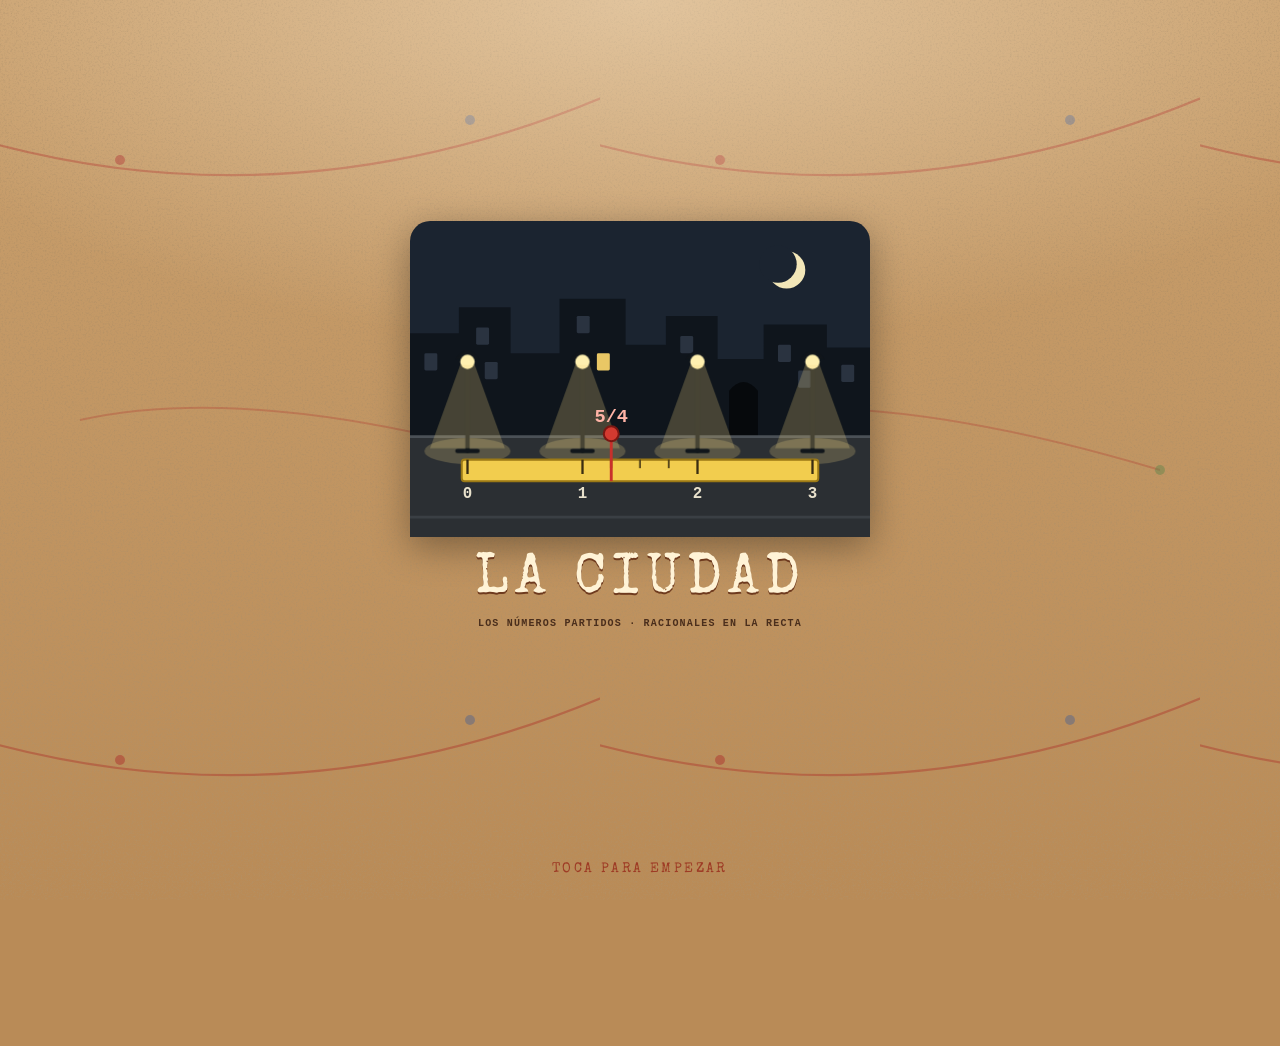
==== commit c906c0b1: "Versión de aula: Los números partidos · la ciudad · versión 0.25 Generada original 7a49bd3. El origi" ====
--- a/index.html
+++ b/index.html
@@ -1,8 +1,8 @@
 <!DOCTYPE html>
 <html lang="es"><head><!--
-  Los números partidos · la ciudad · versión 0.16
+  Los números partidos · la ciudad · versión 0.25
   © Andrés Asensio · CC BY-NC-ND 4.0 · https://creativecommons.org/licenses/by-nc-nd/4.0/deed.es
-  Versión de aula generada el 2026-10-07 a partir del original a131446.
+  Versión de aula generada el 2026-11-07 a partir del original 7a49bd3.
 -->
 <meta charset="utf-8">
 <meta name="robots" content="noindex, nofollow, noarchive, noimageindex">
@@ -481,6 +481,103 @@
 .responde{margin-top:6px}
 .responde .ops{margin-top:4px}
 .ops[hidden]{display:none}
+
+.tira{height:38px;border-radius:4px;border:1px solid #9C7A16;
+  background:linear-gradient(180deg,#F5D560 0%,#EBC23F 55%,#D9AC2C 100%);
+  box-shadow:0 6px 16px var(--sombra),inset 0 1px 0 rgba(255,255,255,.45)}
+.tira .t{width:2px;margin-left:-1px;background:#3A2E12}
+.tira .n{top:19px;font-size:15px;font-weight:700;color:#2A210B;font-family:'Special Elite',monospace}
+.tira .n.cero{color:#2A210B;text-decoration:underline;text-underline-offset:2px}
+.chin .pal{height:66px}
+.chin.dos.subida .pal{height:87px}
+.tiza{opacity:.6}
+@media (max-width:520px){ .tiza{display:none} }
+.barra > .b[data-b]{min-width:38px;padding-left:0;padding-right:0}
+@media (max-width:520px){ .barra:has(> .b[data-b]){gap:6px} .barra:has(> .b[data-b]) .etq{flex-basis:100%;margin-bottom:-2px} }
+
+.probado{order:99;margin-top:14px;padding:12px 12px 6px;border-radius:12px;border:1px dashed var(--musgo);
+  background:repeating-linear-gradient(135deg,rgba(169,194,78,.05) 0 10px,transparent 10px 20px)}
+.probado h3{margin:0 0 8px;font-family:'Special Elite',monospace;font-size:12px;letter-spacing:2.2px;
+  text-transform:uppercase;color:var(--oxido);font-weight:400}
+.probado ol{list-style:none;margin:0;padding:0;display:grid;gap:8px}
+.probado .nota{position:relative;padding:9px 12px 9px 40px;border-radius:6px;font-size:14px;line-height:1.45;
+  background:var(--cinta);color:#26291F;box-shadow:0 3px 8px var(--sombra);transform:rotate(-.4deg)}
+.probado .nota:nth-child(even){transform:rotate(.5deg)}
+.probado .nota b{color:#26291F}
+.probado .pinN{position:absolute;left:10px;top:9px;width:20px;height:20px;border-radius:50%;
+  background:var(--oxido);color:#fff;font:700 11px/20px 'Special Elite',monospace;text-align:center;
+  box-shadow:0 1px 0 rgba(0,0,0,.35)}
+.probado .nota.nueva{animation:clava .45s cubic-bezier(.2,1.4,.4,1)}
+@keyframes clava{from{opacity:0;transform:translateY(-10px) rotate(-3deg) scale(1.04)}}
+[data-quieto="si"] .probado .nota.nueva{animation:none}
+@media (prefers-reduced-motion:reduce){ .probado .nota.nueva{animation:none} }
+
+.soploB{background:transparent;border-style:dashed}
+.soplo.medallon[hidden],.soplo[hidden]{display:none !important}
+.soplo.medallon{position:fixed;z-index:35;display:flex;gap:12px;align-items:flex-start;margin:0;padding:14px 34px 14px 12px;
+  border-radius:12px;background:#15191A;color:#E6DFC9;
+  box-shadow:0 0 0 2px #15191A, inset 0 0 0 3px #B8913A, inset 0 0 0 4.5px #15191A, inset 0 0 0 5.5px #7A6024, 0 12px 26px rgba(0,0,0,.45)}
+.soplo.medallon::after{content:'';position:absolute;bottom:-11px;left:var(--pico,40px);border:11px solid transparent;border-bottom:0;border-top-color:#B8913A}
+.camafeo{flex:none;display:block;width:56px;height:63px;border-radius:50% 50% 8px 8px / 40% 40% 8px 8px;overflow:hidden;box-shadow:0 0 0 2px #7A6024}
+.siluetaSoplon{width:56px;height:63px;display:block}
+.siluetaSoplon .brillo{animation:destella 3.2s ease-in-out infinite}
+@keyframes destella{0%,86%,100%{opacity:.55}92%{opacity:1}}
+.soploTxt p{margin:4px 0 0;font-size:14.5px;line-height:1.5}
+.soploTxt b{color:#F0E3A6}
+.quien.soplon{color:#C9B67A}
+.cierraSoplo{position:absolute;right:6px;top:4px;width:30px;height:30px;border:0;background:none;color:#B8913A;font:700 20px/1 monospace;cursor:pointer}
+.soplo.nuevo{animation:sopla .28s cubic-bezier(.3,1.5,.5,1) both;transform-origin:var(--pico,50%) 100%}
+@keyframes sopla{from{opacity:0;transform:translateY(8px) scale(.92)}}
+[data-quieto="si"] .soplo.nuevo,[data-quieto="si"] .siluetaSoplon .brillo{animation:none}
+@media (prefers-reduced-motion: reduce){ .soplo.nuevo,.siluetaSoplon .brillo{animation:none} }
+@media print{ .soplo.medallon{display:none} }
+
+#vineta{position:fixed;z-index:30;left:50%;top:40%;width:min(200px,50vw);aspect-ratio:1;pointer-events:none;
+  transform:translate(-50%,-50%) scale(.5);opacity:0;transition:transform .22s cubic-bezier(.3,1.6,.6,1),opacity .2s;
+  filter:drop-shadow(0 8px 14px rgba(0,0,0,.35))}
+#vineta.sale{opacity:1;transform:translate(-50%,-50%) scale(1)}
+#vineta svg{width:100%;height:100%;display:block}
+#vineta .vn-fondo{fill:#F1E3C2}
+[data-modo="pantalla"] #vineta .vn-fondo{fill:#1F2629}
+#vineta .vn-borde{fill:none;stroke:#231C17;stroke-width:4}
+[data-modo="pantalla"] #vineta .vn-borde{stroke:#D9B44A}
+#vineta .vn-tira{fill:#F2CD4E;stroke:#9C7A16;stroke-width:2}
+#vineta .vn-t{stroke:#3A2E12;stroke-width:2;fill:none}
+#vineta .vn-n{font:700 12px 'Space Mono',monospace;fill:#3A2E12;text-anchor:middle}
+#vineta .vn-hilo{stroke:#C8312B;stroke-width:3}
+#vineta .vn-cab{fill:#D33A30;stroke:#7A1712;stroke-width:2}
+#vineta .vn-cristal{fill:#CFE6F2;fill-opacity:.28}
+#vineta .vn-aro{fill:none;stroke:#2B2F33;stroke-width:6}
+#vineta .vn-mango{stroke:#5A3A22;stroke-width:11;stroke-linecap:round}
+#vineta .vn-brillo{fill:none;stroke:#fff;stroke-width:3;stroke-linecap:round;opacity:.7}
+#vineta .vn-marco{fill:none;stroke:currentColor;stroke-width:4}
+#vineta .vn-marco2{fill:none;stroke:currentColor;stroke-width:1.6}
+#vineta .vn-txt{font:700 19px 'Special Elite','Courier New',monospace;letter-spacing:2px;fill:currentColor;text-anchor:middle}
+#vineta.bien .vn-cuno{color:#3E7A2E}
+#vineta.mal .vn-cuno{color:#B0442C}
+[data-modo="pantalla"] #vineta.bien .vn-cuno{color:#8DB36A}
+[data-modo="pantalla"] #vineta.mal .vn-cuno{color:#E06A50}
+#vineta .vn-lupa,#vineta .vn-pin,#vineta .vn-cuno{transform-box:view-box}
+#vineta.sale .vn-lupa{animation:vnLupa .4s .05s cubic-bezier(.3,1.3,.5,1) both}
+#vineta.sale .vn-cuno{transform-origin:100px 150px;animation:vnCuno .3s .62s cubic-bezier(.3,1.6,.5,1) both}
+#vineta.sale.mal .vn-pin{transform-origin:110px 116px;animation:vnSalta .45s .4s ease-in both}
+@keyframes vnLupa{from{transform:translate(70px,70px)}}
+@keyframes vnCuno{from{transform:scale(2.2);opacity:0}}
+@keyframes vnSalta{30%{transform:translate(4px,-14px) rotate(24deg)}100%{transform:translate(26px,40px) rotate(80deg);opacity:0}}
+#vineta.quieta .vn-lupa,#vineta.quieta .vn-cuno,#vineta.quieta .vn-pin{animation:none !important}
+#vineta.quieta.mal .vn-pin{opacity:0}
+@media (prefers-reduced-motion: reduce){ #vineta{transition:none} #vineta .vn-lupa,#vineta .vn-cuno{animation:none !important} #vineta.mal .vn-pin{animation:none !important;opacity:0} }
+@media print{ #vineta{display:none} }
+
+.encuadre{position:relative;transform-origin:0 0;transform-style:preserve-3d;transition:transform .6s cubic-bezier(.4,0,.2,1)}
+[data-quieto="si"] .encuadre{transition:none}
+.mapa.barrio .chincheta.fuera,.mapa.barrio .vecina.fuera{display:none}
+@media (max-width:640px){
+  .escritorio .mapa{margin:0 -14px;min-width:0;max-width:none;border-radius:0;border-left:0;border-right:0}
+}
+@media (prefers-reduced-motion: reduce){ .encuadre{transition:none} }
+.mapa.barrio .chincheta,.mapa.barrio .vecina{transform:translate(-50%,-50%) translateZ(26px) scale(var(--ik,1))}
+.mapa.barrio .chincheta:hover,.mapa.barrio .chincheta:focus-visible,.mapa.barrio .vecina:hover,.mapa.barrio .vecina:focus-visible{transform:translate(-50%,-50%) translateZ(46px) scale(var(--ik,1))}
 </style>
 <style>
 :root{
@@ -524,6 +621,7 @@
 .cab .selloCab{width:26px;height:26px;flex:none;background:var(--oro);
   -webkit-mask:url("data:image/svg+xml;utf8,<svg xmlns='http://www.w3.org/2000/svg' viewBox='0 0 24 24'><path d='M8 2h8l-1.6 2.2v5.2l3.6 3.4v1.6h-5v6.4L12 23l-1-2.2v-6.4H6v-1.6l3.6-3.4V4.2Z'/></svg>") center/contain no-repeat;
           mask:url("data:image/svg+xml;utf8,<svg xmlns='http://www.w3.org/2000/svg' viewBox='0 0 24 24'><path d='M8 2h8l-1.6 2.2v5.2l3.6 3.4v1.6h-5v6.4L12 23l-1-2.2v-6.4H6v-1.6l3.6-3.4V4.2Z'/></svg>") center/contain no-repeat}
+.cab .titulo{flex:1 1 0;min-width:0}
 .cab h1{font-family:var(--rotf);font-size:21px;letter-spacing:1.6px;text-transform:uppercase;color:var(--oro);margin:0;font-weight:700;line-height:1.1}
 .cab .sub{font-size:11px;letter-spacing:1.2px;text-transform:uppercase;color:var(--tenue);margin:2px 0 0}
 .cab .acc{margin-left:auto;display:flex;gap:14px;align-items:center}
@@ -663,6 +761,77 @@
 #prPapel[aria-pressed="true"]{border-color:var(--oro);background:var(--brillo);color:var(--oro)}
 .cab .rutaCab{color:var(--oro);font-weight:700}
 </style>
+<style>
+.arranque{position:fixed;inset:0;z-index:60;display:flex;flex-direction:column;align-items:center;justify-content:center;
+  padding:16px 16px 64px;cursor:pointer;outline:none;-webkit-user-select:none;user-select:none;-webkit-tap-highlight-color:transparent;
+  transition:opacity .45s ease}
+html[data-inicio="si"] body > :not(.arranque){visibility:hidden}
+.arranque.fuera{opacity:0}
+.ar-escena{display:flex;flex-direction:column;align-items:center;gap:6px;width:min(460px,100%);text-align:center;animation:arEntra .45s ease-out both}
+.ar-calle{display:block;width:100%;height:auto;max-height:52vh;filter:drop-shadow(0 10px 18px rgba(0,0,0,.35))}
+.ar-nombre{margin:10px 0 0;font:400 clamp(34px,10vw,56px)/1 var(--rotf);letter-spacing:clamp(3px,1vw,6px);text-transform:uppercase;color:var(--oro);
+  animation:arSube .6s 2.95s ease-out both}
+body[data-modo="papel"] .ar-nombre{color:#FFF3D6;text-shadow:0 2px 0 #6E3A1E}
+.ar-lema{margin:2px 0 0;font:700 10px/1.4 'Space Mono',monospace;letter-spacing:1.2px;text-wrap:balance;text-transform:uppercase;color:var(--tenue);animation:arSube .5s 3.2s ease-out both}
+body[data-modo="papel"] .ar-lema{color:#4A2E1C}
+.ar-toca{position:absolute;bottom:max(24px,env(safe-area-inset-bottom,0px));left:0;right:0;margin:0;text-align:center;
+  font:400 14px/1 var(--rotf);letter-spacing:2.4px;text-transform:uppercase;color:var(--tenue);
+  animation:arSube .5s 3.5s ease-out both, arLate 2.4s 4.1s ease-in-out infinite}
+body[data-modo="papel"] .ar-toca{color:#4A2E1C}
+.arranque:focus-visible .ar-toca{color:var(--oro)}
+
+.ar-cielo{fill:#1B2430}.ar-cielo2{fill:#1B2430}.ar-luna{fill:#F2E6B8}
+.ar-casas{fill:#0F151C}
+.ar-ventana{fill:#2A3340}.ar-enciende{animation:arVentana .2s 1.9s both}
+.ar-portal{fill:#06090C}
+.ar-gafas rect{fill:#E8D98C}.ar-gafas path{stroke:#E8D98C;fill:none}
+.ar-gafas{opacity:0;animation:arGafas 1.6s 1.7s both}
+.ar-acera{fill:#2B2F33}.ar-bordillo{stroke:#4A5056;stroke-width:2;fill:none}
+.ar-poste{stroke:#11161B;stroke-width:3;stroke-linecap:round;fill:none}
+.ar-sombrero{fill:#11161B}
+.ar-bombilla{fill:#3A3F44}
+.ar-cono{fill:#F5D987;opacity:0}
+.ar-charco{fill:#F5D987;opacity:0}
+.ar-f0{animation-delay:.35s}.ar-f1{animation-delay:.6s}.ar-f2{animation-delay:.85s}.ar-f3{animation-delay:1.1s}
+.ar-bombilla{animation:arBombilla .25s both}
+.ar-cono{animation:arCono .35s both}
+.ar-charco{animation:arCharco .35s both}
+.ar-cinta{transform-box:view-box;transform-origin:36px 0;animation:arCinta .8s 1.35s cubic-bezier(.3,.9,.4,1) both}
+.ar-tira{fill:#F2CD4E;stroke:#9C7A16;stroke-width:1.4}
+.ar-t{stroke:#3A2E12;stroke-width:1.6}.ar-tf{stroke-width:1.1}
+.ar-n{font:700 11px 'Space Mono',monospace;fill:#E8E1CC;text-anchor:middle}
+.ar-cuartos{opacity:0;animation:arVe .3s 2.25s both}
+.ar-pin{transform-box:view-box;animation:arPin .45s 2.55s cubic-bezier(.3,1.5,.5,1) both}
+.ar-hilo{stroke:#C8312B;stroke-width:2}
+.ar-cabeza{fill:#D33A30;stroke:#7A1712;stroke-width:1.4}
+.ar-fr{font:700 13px 'Space Mono',monospace;fill:#FFB3A6;text-anchor:middle}
+
+@keyframes arEntra{from{opacity:0;transform:translateY(12px)}}
+@keyframes arSube{from{opacity:0;transform:translateY(10px)}}
+@keyframes arLate{0%,100%{opacity:.9}50%{opacity:.45}}
+@keyframes arVe{from{opacity:0}to{opacity:1}}
+@keyframes arVentana{to{fill:#E9C765}}
+@keyframes arBombilla{to{fill:#FFF0B0}}
+@keyframes arCono{to{opacity:.24}}
+@keyframes arCharco{to{opacity:.22}}
+@keyframes arCinta{from{transform:scaleX(0)}to{transform:scaleX(1)}}
+@keyframes arPin{from{transform:translateY(-40px);opacity:0}to{transform:none;opacity:1}}
+@keyframes arGafas{0%{opacity:0}10%{opacity:1}22%{opacity:.15}34%{opacity:0}66%{opacity:0}76%{opacity:1}100%{opacity:0}}
+
+@media (prefers-reduced-motion: reduce){ .arranque, .arranque *{animation:none !important;transition:none !important} }
+@media print{ .arranque{display:none} }
+</style>
+<script>
+(function(){
+  var h = document.documentElement;
+  try{
+    var a = JSON.parse(localStorage.getItem('ciudad.ajustes.v1') || '{}');
+    var vista = sessionStorage.getItem('ciudad.inicio') === 'visto';
+    var quieto = a.mov === 'no' || (window.matchMedia && matchMedia('(prefers-reduced-motion: reduce)').matches);
+    if(a.inicio !== 'no' && !vista && !quieto && !/[?&]j=/.test(location.search)) h.dataset.inicio = 'si';
+  }catch(err){}
+})();
+</script>
 </head>
 <body data-modo="papel">
 <div id="flash"></div>
@@ -671,7 +840,7 @@
 <header class="panel cab">
   <div class="rotulo">
     <span class="selloCab" aria-hidden="true"></span>
-    <div><h1>La ciudad</h1><div class="sub" data-t>Los números partidos · racionales en la recta</div></div>
+    <div class="titulo"><h1>La ciudad</h1><div class="sub" data-t>Los números partidos · racionales en la recta</div></div>
     <nav class="acc">
       <button type="button" id="bGuia" aria-pressed="false" data-t>Guía</button>
       <button type="button" id="bPracticar" aria-pressed="false" data-t>Practicar</button>
@@ -694,6 +863,8 @@
     <div class="opsAj" id="ajTema"><button type="button" data-v="papel" data-t>Claro</button><button type="button" data-v="pantalla" data-t>Oscuro</button></div></div>
   <div class="fila2"><span data-t>Animaciones</span>
     <div class="opsAj" id="ajMov"><button type="button" data-v="si" data-t>Sí</button><button type="button" data-v="no" data-t>No</button></div></div>
+  <div class="fila2"><span data-t>Escena de inicio</span>
+    <div class="opsAj" id="ajInicio"><button type="button" data-v="si" data-t>Sí</button><button type="button" data-v="no" data-t>No</button></div></div>
   <div class="fila2"><span data-t>Lengua</span><button class="b" id="lengua" lang="ca">Valencià</button></div>
   <div class="fila2"><span data-t>Sonido</span><button class="b" id="sonido">Sonido: sí</button></div>
   <div class="fila2"><span data-t>Turno</span><button class="b" id="cero" hidden>Empezar de cero</button></div>
@@ -1682,7 +1853,7 @@
 <footer>
   <a href="https://creativecommons.org/licenses/by-nc-nd/4.0/deed.es" rel="license">© 2026 Andrés Asensio · CC BY-NC-ND 4.0</a>
   · <a href="https://diazepamina-creator.github.io/">Materiales</a>
-  · versión 0.16
+  · versión 0.25
 </footer>
 </div>
 
@@ -1737,27 +1908,31 @@
 <template id="tplLiz"><svg viewBox="0 0 60 62" class="cara">
   <path d="M8 62 Q9 47 20 44 L40 44 Q51 47 52 62 Z" fill="#4E7E96" stroke="#141A16" stroke-width="1.6"/>
   <g class="cabeza">
-  <circle cx="30" cy="29" r="13" fill="#5FA0BE" stroke="#141A16" stroke-width="1.7"/>
-  <g fill="#2F6E8C" stroke="#141A16" stroke-width="1.2" stroke-linejoin="round">
-    <path d="M17 27 Q13 33 15 39 Q19 41 21 37 Q18 32 20 27 Z"/>
-    <path d="M42 26 Q47 32 45 40 Q41 42 39 38 Q42 32 40 26 Z"/>
-    <path d="M36 38 Q40 42 38 46 Q35 47 34 44 Q36 41 34 38 Z"/>
+  <g fill="#285F7D" stroke="#141A16" stroke-width="1.2" stroke-linejoin="round">
+    <path d="M17 27 Q12.6 33 14.6 39.4 Q19 41.6 21.4 37 Q18.4 32 20.4 27 Z"/>
+    <path d="M43 27 Q47.4 33 45.4 39.4 Q41 41.6 38.6 37 Q41.6 32 39.6 27 Z"/>
   </g>
-  <path d="M18 30 Q15 34 16.5 37" stroke="#7FC0DC" stroke-width="1.1" fill="none"/>
-  <path d="M43.5 30 Q46 34 44.5 38" stroke="#7FC0DC" stroke-width="1.1" fill="none"/>
-  <path d="M25.6 31.4 L34.4 31.4 L30 39.6 Z" fill="#D8A33F" stroke="#141A16"
-        stroke-width="1.4" stroke-linejoin="round"/>
-  <path d="M30 32.4 V38" stroke="#141A16" stroke-width=".9" opacity=".55"/>
-  <path d="M15 22 Q16 6 30 5.5 Q44 6 45 22 Q30 26 15 22 Z" fill="#D8CFB8" stroke="#141A16" stroke-width="1.5"/>
-  <path d="M13.5 21 L46.5 21 Q48 26 44 27.5 L16 27.5 Q12 26 13.5 21 Z" fill="#A6452F" stroke="#141A16" stroke-width="1.4"/>
-  <path d="M13 26 Q8 27.5 9 30.5 Q20 30 30 29.6 Q44 29.4 50 28 Q49 25.6 46.6 25.4 Z"
-        fill="#C9BFA6" stroke="#141A16" stroke-width="1.4" stroke-linejoin="round"/>
-  <path d="M20 21 Q22 15 26 14 L27 21 Z" fill="#8E3A28" stroke="#141A16" stroke-width="1.2" stroke-linejoin="round"/>
-  <circle cx="24.5" cy="17.5" r="1.5" fill="#D8A33F" stroke="#141A16" stroke-width=".8"/>
-  <circle cx="24.5" cy="29" r="3.3" fill="#EDEAE0"/><circle cx="34" cy="29" r="3.3" fill="#EDEAE0"/>
-  <circle class="ojo" cx="23.4" cy="29.2" r="1.6" fill="#141A16"/><circle class="ojo" cx="32.9" cy="29.2" r="1.6" fill="#141A16"/>
-  <rect x="20.4" y="23.6" width="7" height="1.7" rx=".8" fill="#141A16" transform="rotate(9 23.9 24.4)"/>
-  <rect x="31.6" y="23.4" width="7" height="1.7" rx=".8" fill="#141A16" transform="rotate(-4 35.1 24.2)"/>
+  <path d="M17.6 30 Q14.8 34 16.2 37.4 M42.4 30 Q45.2 34 43.8 37.4" stroke="#79B9D6" stroke-width="1.1" fill="none" stroke-linecap="round"/>
+  <g transform="translate(30 29.4) scale(.84) translate(-50 -44)">
+  <circle cx="50" cy="44" r="15.6" fill="#5FA0BE" stroke="#141A16" stroke-width="1.8"/>
+  <path d="M35.4 42 Q36.4 53.4 43 58 Q38.4 51 38 41 Z" fill="#4A89A7" opacity=".8"/>
+  <path d="M43.4 55.6 Q50 61.4 56.6 55.6 Q50 58 43.4 55.6 Z" fill="#8CC4DC" opacity=".8"/>
+  <ellipse cx="38.8" cy="50.4" rx="3.2" ry="2" fill="#E58D86" opacity=".35"/><ellipse cx="61.2" cy="50.4" rx="3.2" ry="2" fill="#E58D86" opacity=".35"/>
+  <ellipse cx="44.2" cy="45" rx="3.9" ry="4.3" fill="#FBF7EE" stroke="#141A16" stroke-width="1.4"/>
+  <ellipse cx="55.8" cy="45" rx="3.9" ry="4.3" fill="#FBF7EE" stroke="#141A16" stroke-width="1.4"/>
+  <circle class="ojo" cx="42.9" cy="45.8" r="2.6" fill="#241C14"/><circle class="ojo" cx="54.5" cy="45.8" r="2.6" fill="#241C14"/>
+  <circle cx="42" cy="44.7" r="1" fill="#fff"/><circle cx="53.6" cy="44.7" r="1" fill="#fff"/>
+  <path d="M40.6 40.6 Q44.2 37.8 47.8 39.4 M52.2 40.6 Q55.8 37.8 59.4 39.4" fill="none" stroke="#141A16" stroke-width="2" stroke-linecap="round"/>
+  <path d="M61.4 52 Q65.4 55 63.4 59 Q60.4 59.8 60.2 57.2 Q62 56 60.4 53.4 Z" fill="#285F7D" stroke="#141A16" stroke-width="1.2" stroke-linejoin="round"/>
+  <path d="M45.2 46.6 Q50 45.4 54.8 46.6 Q54 52.2 50 55 Q46 52.2 45.2 46.6 Z" fill="#D8A33F" stroke="#141A16" stroke-width="1.5" stroke-linejoin="round"/>
+  <path d="M46.8 47.4 L49 47.4" stroke="#F1CE7E" stroke-width="1" stroke-linecap="round"/>
+  <path d="M33.4 37.6 Q33.6 20.4 50 19.8 Q66.4 20.4 66.6 37.6 Q50 41.6 33.4 37.6 Z" fill="#D8CFB8" stroke="#141A16" stroke-width="1.6" stroke-linejoin="round"/>
+  <path d="M38.6 27.6 Q43 22.6 50 22.2" fill="none" stroke="#EFE8D6" stroke-width="1.6" stroke-linecap="round"/>
+  <path d="M33 33 L67 33 Q68.4 37.6 64.6 38.6 L35.4 38.6 Q31.6 37.6 33 33 Z" fill="#A6452F" stroke="#141A16" stroke-width="1.4" stroke-linejoin="round"/>
+  <path d="M32 37.4 Q26.6 38.8 27.8 42 Q40 41.4 50 41.2 Q62 41 71.4 39.6 Q71 37 67.8 36.8 Q50 40.8 32 37.4 Z" fill="#C9BFA6" stroke="#141A16" stroke-width="1.5" stroke-linejoin="round"/>
+  <path d="M39.4 33.4 Q40.8 28.4 45.4 27.4 L46.2 33.4 Z" fill="#8E3A28" stroke="#141A16" stroke-width="1.2" stroke-linejoin="round"/>
+  <circle cx="43.2" cy="30.6" r="1.5" fill="#D8A33F" stroke="#141A16" stroke-width=".9"/>
+  </g>
   </g>
   <g class="camara">
   <rect x="30" y="47" width="17" height="12" rx="1.6" fill="#2C332A" stroke="#141A16" stroke-width="1.4"/>
@@ -1919,6 +2094,25 @@
   const f = document.getElementById('flash');
   f.classList.remove('dispara'); void f.offsetWidth; f.classList.add('dispara');
 }
+function vineta(bien){
+  let v = document.getElementById('vineta');
+  if(!v){ v = document.createElement('div'); v.id = 'vineta'; v.setAttribute('aria-hidden', 'true'); document.body.appendChild(v); }
+  let mm = '';
+  for(let k = 0; k <= 8; k++){ const x = 20 + 20 * k; mm += 'M' + x + ' 104 V' + (k % 4 ? 112 : 118) + ' '; }
+  v.innerHTML = '<svg viewBox="0 0 200 200"><defs><clipPath id="vnC"><circle cx="100" cy="100" r="96"/></clipPath></defs>'
+    + '<circle cx="100" cy="100" r="96" class="vn-fondo"/><g clip-path="url(#vnC)">'
+    + '<rect x="-4" y="102" width="208" height="30" class="vn-tira"/><path d="' + mm + '" class="vn-t"/>'
+    + '<text x="20" y="128" class="vn-n">0</text><text x="100" y="128" class="vn-n">1</text><text x="180" y="128" class="vn-n">2</text>'
+    + '<g class="vn-pin"><path d="M110 116 V64" class="vn-hilo"/><circle cx="110" cy="60" r="9" class="vn-cab"/><circle cx="107" cy="57" r="2.6" fill="#fff" opacity=".6"/></g>'
+    + '<g class="vn-lupa"><circle cx="110" cy="92" r="32" class="vn-cristal"/><path d="M133 115 L162 144" class="vn-mango"/><circle cx="110" cy="92" r="32" class="vn-aro"/><path d="M90 76 Q98 68 108 66" class="vn-brillo"/></g>'
+    + '<g class="vn-cuno"><g transform="rotate(-14 100 150)"><rect x="34" y="132" width="132" height="36" rx="5" class="vn-marco"/><rect x="39" y="137" width="122" height="26" rx="3" class="vn-marco2"/>'
+    + '<text x="100" y="157" class="vn-txt">' + T(bien ? 'PROBADO' : 'NO CUADRA') + '</text></g></g></g>'
+    + '<circle cx="100" cy="100" r="96" class="vn-borde"/></svg>';
+  v.className = (bien ? 'bien' : 'mal') + (quieto() ? ' quieta' : '');
+  void v.offsetWidth; v.classList.add('sale');
+  clearTimeout(v._t); v._t = setTimeout(() => v.classList.remove('sale'), quieto() ? 900 : 1500);
+}
+const comoFraccion = t => /\//.test(t) ? t : t + '/1';
 function dec(v){
   return v.toFixed(4).replace(/0+$/,'').replace(/[.,]$/,'').replace('.', ',').replace('-', '−');
 }
@@ -1948,8 +2142,8 @@
       const x = k * an / tot, ent = k % st.cortes === 0;
       const t = document.createElement('div'); t.className = 't';
       t.style.left = x + 'px';
-      t.style.height = ent ? '17px'
-        : (st.cortes % 2 === 0 && k % (st.cortes/2) === 0 ? '12px' : '8px');
+      t.style.height = ent ? '20px'
+        : (st.cortes % 2 === 0 && k % (st.cortes/2) === 0 ? '14px' : '10px');
       tira.appendChild(t);
       if(ent){ const n = document.createElement('div');
                const val = st.desde + k / st.cortes;
@@ -2098,6 +2292,19 @@
     resmal: 'La cuenta está bien planteada, pero el resultado no. A repasarla en la libreta.'}[rv.k]);
 }
 
+const SILUETA_SOPLON = '<svg class="siluetaSoplon" viewBox="0 0 64 72" aria-hidden="true">'
+  + '<rect x="2" y="2" width="60" height="68" rx="6" fill="#0E1112"/>'
+  + '<path d="M8 70 V14 Q32 -2 56 14 V70 Z" fill="#1C2224"/>'
+  + '<ellipse cx="32" cy="20" rx="20" ry="12" fill="#C9B67A" opacity=".16"/>'
+  + '<path d="M50 70 Q58 58 52 48 Q49 43 53 39" fill="none" stroke="#050607" stroke-width="4" stroke-linecap="round"/>'
+  + '<path d="M14 70 Q14 52 24 48 L40 48 Q50 52 50 70 Z" fill="#050607"/>'
+  + '<path d="M19 34 L19 16 L27 24 Q32 22 37 24 L45 16 L45 34 Q47 44 32 47 Q17 44 19 34 Z" fill="#050607"/>'
+  + '<path d="M22 22 Q32 17 42 22 L41 25 Q32 22 23 25 Z" fill="#050607"/>'
+  + '<path d="M25 22.6 Q26 13 32 12.6 Q38 13 39 22.6 Z" fill="#050607"/>'
+  + '<rect class="brillo" x="23.4" y="31" width="7.4" height="4.4" rx="1.6" fill="#E8D98C"/>'
+  + '<rect class="brillo" x="33.2" y="31" width="7.4" height="4.4" rx="1.6" fill="#E8D98C"/>'
+  + '<path d="M30.8 33 H33.2" stroke="#E8D98C" stroke-width=".9"/>'
+  + '</svg>';
 function montaExpediente(cfg){
   const R = document.getElementById(cfg.vista);
   const q = sel => R.querySelector(sel);
@@ -2105,6 +2312,51 @@
   const hechos = new Set(), vistos = new Set();
   q('.encTxt').addEventListener('click', () => remata());
   const pp = montaPapel(q('.encargo'), () => q('.comprobar').click());
+  const soploB = document.createElement('button');
+  soploB.type = 'button'; soploB.className = 'b soploB'; soploB.hidden = true;
+  q('.comprobar').insertAdjacentElement('afterend', soploB);
+  const soploP = document.createElement('div');
+  soploP.className = 'soplo medallon'; soploP.hidden = true;
+  soploP.setAttribute('role', 'status');
+  soploP.innerHTML = '<span class="camafeo">' + SILUETA_SOPLON + '</span><div class="soploTxt"><div class="quien soplon">' + T('EL SOPLÓN') + '</div><p></p></div>'
+    + '<button type="button" class="cierraSoplo" aria-label="' + T('Cerrar el soplo') + '">×</button>';
+  document.body.appendChild(soploP);
+  const soplados = {};
+  let abierto = false, sigue = 0;
+  function colocaSoplo(){
+    if(!abierto) return;
+    const r = soploB.getBoundingClientRect();
+    if(!soploB.offsetParent || !r.width){ cierraSoplo(); return; }
+    const W = document.documentElement.clientWidth, w = Math.min(440, W - 24);
+    const cx = r.left + r.width / 2, x = Math.max(12, Math.min(W - 12 - w, cx - w / 2));
+    soploP.style.width = w + 'px';
+    soploP.style.left = x + 'px';
+    const fr = soploB.parentElement.getBoundingClientRect();
+    soploP.style.top = Math.max(8, Math.min(r.top, fr.top) - soploP.offsetHeight - 14) + 'px';
+    soploP.style.setProperty('--pico', Math.max(18, Math.min(w - 30, cx - x - 11)) + 'px');
+    sigue = requestAnimationFrame(colocaSoplo);
+  }
+  function cierraSoplo(){ abierto = false; cancelAnimationFrame(sigue); soploP.hidden = true; soploP.classList.remove('nuevo'); }
+  function abreSoplo(){ abierto = true; soploP.hidden = false; cancelAnimationFrame(sigue); colocaSoplo();
+    soploP.classList.remove('nuevo'); void soploP.offsetWidth; soploP.classList.add('nuevo'); }
+  soploP.querySelector('.cierraSoplo').addEventListener('click', cierraSoplo);
+  function pintaSoplo(){
+    const e = cfg.encargos[enc], n = soplados[enc] || 0, hecho = hechos.has(enc);
+    soploB.hidden = !e.soplos || hecho;
+    if(!e.soplos || hecho){ cierraSoplo(); return; }
+    soploB.textContent = T(n === 0 ? 'Pedir un soplo' : n < e.soplos.length ? 'Otro soplo' : 'Repetir el soplo');
+    if(n) soploP.querySelector('p').innerHTML = T('Psst… ') + T(e.soplos[n - 1]);
+  }
+  soploB.addEventListener('click', () => {
+    const e = cfg.encargos[enc]; if(!e.soplos) return;
+    const n = soplados[enc] || 0;
+    if(n < e.soplos.length){
+      soplados[enc] = n + 1;
+      if(typeof anotaSoplo === 'function') anotaSoplo(cfg.caso, enc);
+    }
+    pintaSoplo(); abreSoplo();
+  });
+  q('.comprobar').addEventListener('click', cierraSoplo);
 
   function pintaOpciones(){
     const e = cfg.encargos[enc], caja = q('.ops');
@@ -2160,6 +2412,21 @@
     if(hecho){ const e = cfg.encargos[enc];
                inf.className = 'informe';
                q('.infTxt').innerHTML = T(e.ops ? e.ops.find(o => o.ok).r : e.bien); }
+    pintaTablon();
+    cierraSoplo(); pintaSoplo();
+  }
+  let clavados = new Set();
+  function pintaTablon(){
+    if(!cfg.encargos.some(e => e.probado)) return;
+    let tb = q('.probado');
+    if(!tb){ tb = document.createElement('section'); tb.className = 'probado'; R.appendChild(tb); }
+    const items = cfg.encargos.map((e, i) => ({e, i})).filter(x => x.e.probado && hechos.has(x.i));
+    tb.hidden = !items.length;
+    if(!items.length){ tb.innerHTML = ''; return; }
+    const cerrado = hechos.has(cfg.encargos.length - 1);
+    tb.innerHTML = '<h3>' + T(cerrado ? 'Lo que queda probado · caso cerrado' : 'Lo que queda probado') + '</h3><ol>' +
+      items.map(x => '<li class="nota' + (clavados.has(x.i) ? '' : ' nueva') + '"><span class="pinN">' + (x.i + 1) + '</span>' + T(x.e.probado) + '</li>').join('') + '</ol>';
+    items.forEach(x => clavados.add(x.i));
   }
   q('.atras').addEventListener('click', () => {
     if(enc > 0){ enc--; pintaEncargo(); }
@@ -2194,6 +2461,7 @@
     });
     if(!quieto()) Ruido.obturador();
     bien ? Ruido.bien() : Ruido.mal();
+    vineta(bien);
     q('.infTxt').innerHTML = dice;
     if(typeof anotaActa === 'function' && !(e.ops && elegida === null)) anotaActa(cfg.caso, enc, bien, e.ops && elegida !== null ? e.ops[elegida].t : e.papel && !bien ? pp.dicho() : null);
     if(bien){
@@ -2208,7 +2476,7 @@
   return {
     total: cfg.encargos.length,
     hechos: () => hechos.size,
-    abre(){ enc = 0; preparado = -1; pintaEncargo(); },
+    abre(){ enc = 0; preparado = -1; clavados = new Set(hechos); pintaEncargo(); },
     repinta(){ vistos.add(enc); pintaEncargo(); },
     guarda(){ return {h:[...hechos], v:[...vistos]}; },
     carga(d){
@@ -2225,7 +2493,7 @@
   marcas:{ c1:{v:0.75, nombre:() => '3/4'}, c2:{v:1, medido:'1'} },
   alCambiar(st){
     const v1 = st.marcas.c1.v, v2 = st.marcas.c2.v;
-    l1.textContent = '3/4'; l2.textContent = st.texto(v2);
+    l1.textContent = '3/4'; l2.textContent = comoFraccion(st.texto(v2));
     d1.textContent = dec(v1); d2.textContent = dec(v2);
     const ver = document.getElementById('ver');
     if(Math.abs(v1 - v2) < 1e-9){
@@ -2244,6 +2512,8 @@
 const ENCARGOS1 = [
  {t:'Liz ya ha marcado en verde dónde apareció el reloj: <b>tres cuartos</b> de paso desde la esquina. El sospechoso jura que él no pasó de <b>cinco cuartos</b>. Corta el paso como haga falta y ponme ahí su marca.',
   ok:() => Math.abs(cinta1.marcas.c2.v - 1.25) < 1e-9,
+  soplos:['la cinta, tal cual, solo cuenta pasos enteros. Para hablar de cuartos, cada paso tiene que estar cortado en trozos iguales: ¿en cuántos?','córtelo en <b>4</b>. Después cuente cinco trozos desde la esquina, y no se pare en la farola.'],
+  probado:'Una fracción puede pasar del 1: con cuatro cuartos se hace el paso entero, así que <b>5/4 = 1 + 1/4</b>.',
   bien:'Ahí lo tiene. Y fíjese: cinco cuartos es más de un paso entero, porque con cuatro cuartos ya se hace la unidad y sobra uno. Por eso su marca ha pasado de la primera farola.',
   mal:() => cinta1.cortes === 1
     ? T('Así no, jefe: con la cinta sin cortar solo puede señalar farolas. <b>Corte el paso</b> en trozos iguales —ahí arriba— y luego cuente.')
@@ -2259,11 +2529,15 @@
     r:'Le ha salido bien de chiripa, jefe, y eso en un juicio no vale. Mire: 5/8 tiene el 5 y es MENOR que 3/4. Con el numerador solo no se compara; hay que mirar en cuántos trozos se ha cortado el paso.'},
    {t:'No se puede saber: son fracciones distintas.', ok:false,
     r:'Sí se puede, y es lo bueno de la cinta: dos fracciones son dos PUNTOS de la misma calle. Siempre se puede ver cuál queda más a la derecha.'}],
+  soplos:['olvide los números un momento. ¿Qué marca ha quedado más lejos de la esquina?','en la cinta, más a la derecha es más lejos, y más lejos es mayor. Un 5 arriba no basta: mire dónde cae.'],
+  probado:'En la cinta, <b>la que queda más a la derecha es la mayor</b>. El numerador solo no decide: 5/8 tiene un 5 y es menor que 3/4.',
   bien:'Eso es. Y sin echar una sola cuenta: en la cinta, el de más a la derecha es el mayor.',
   mal:'Elija una de las cuatro, jefe.'},
 
  {t:'Se ha puesto nervioso y cambia la declaración: ahora dice que él dijo <b>diez octavos</b>, no cinco cuartos. Corta el paso en <b>ocho</b> y dime si eso le salva.',
   ok:() => cinta1.cortes === 8 && Math.abs(cinta1.marcas.c2.v - 1.25) < 1e-9,
+  soplos:['diez octavos. ¿En cuántos trozos hay que cortar el paso para poder contar octavos?','pulse el <b>8</b> y no toque la marca. Cuente los trozos hasta ella: si salen diez, es el mismo sitio.'],
+  probado:'<b>5/4 y 10/8 son el mismo punto</b> con dos nombres: cortar más fino cambia el nombre, no el sitio. Son fracciones equivalentes.',
   bien:'No le salva, jefe: la marca <b>no se ha movido</b>. 10/8 y 5/4 son el mismo punto de la acera, así que ha declarado dos veces lo mismo con otro nombre. A eso lo llamamos <b>fracciones equivalentes</b>.',
   mal:() => cinta1.cortes !== 8
     ? T('Pulse el <b>8</b> ahí arriba para cortar el paso en octavos. La marca no hay que tocarla.')
@@ -2271,6 +2545,8 @@
 
  {t:'Última cosa y cerramos. Si el sospechoso quisiera una coartada que se sostenga, ¿dónde tendría que haber estado? Ponme su marca en <b>cualquier</b> sitio que le salve.',
   ok:() => cinta1.marcas.c2.v < 0.75,
+  soplos:['su coartada solo vale si no llegó hasta el reloj. ¿A qué lado de la marca verde tendría que estar?','cualquier sitio entre la esquina y la marca verde. Toque ahí.'],
+  probado:'Las fracciones menores que 3/4 son <b>todos los puntos a su izquierda</b>: no una, sino infinitas (1/2, 5/8, 0…).',
   bien:'Cualquier punto <b>a la izquierda de la tiza</b> le valdría: 1/2, 5/8, 0… todos son menores que 3/4, y desde ahí no ve el escaparate. Pero él dijo 5/4, y eso está al otro lado.',
   mal:'Todavía está en la parte mala de la calle, jefe: tiene que quedar <b>a la izquierda</b> de la marca verde.'}
 ];
@@ -2289,7 +2565,7 @@
     const vp = st.marcas.m2p.v, vl = st.marcas.m2l.v;
     pn2.textContent = document.querySelector('#m2p .val').textContent;
     dp2.textContent = dec(vp);
-    ll2.textContent = st.texto(vl); dl2.textContent = dec(vl);
+    ll2.textContent = comoFraccion(st.texto(vl)); dl2.textContent = dec(vl);
     const ver = document.getElementById('ver2');
     if(Math.abs(vp - vl) < 1e-9){
       ver.className = 'veredicto igual';
@@ -2306,6 +2582,8 @@
 
 const ENCARGOS2 = [
  {t:'Nick jura que a esa rueda solo la tocó una llave, y en el banco hay tres: <b>5/16</b>, <b>3/8</b> y <b>1/2</b> de pulgada. Empecemos por la pequeña: corta la pulgada como haga falta y ponme la marca de la llave de <b>cinco dieciseisavos</b>.',
+  soplos:['el perno ya está en la cinta, en octavos. Para hablar de dieciseisavos, cada trozo se parte otra vez: ¿en cuántos queda la pulgada?', 'pulse el <b>16</b> y cuente cinco trozos desde el 0. Si llega al perno, se ha pasado.'],
+  probado:'Para comparar dos fracciones en la cinta conviene <b>el mismo corte</b>: con dieciseisavos, el perno de 3/8 se llama <b>6/16</b>.',
   ok:() => Math.abs(cinta2.marcas.m2l.v - 5/16) < 1e-9,
   bien:'Ahí está. Y mire lo que ha pasado con el perno: al cortar en dieciseisavos también ha cambiado de nombre — <b>3/8 = 6/16</b>. Ahora los dos viven en la misma sucesión: la llave es el <b>5.º</b> punto y el perno el <b>6.º</b>.',
   mal:() => cinta2.cortes !== 16
@@ -2322,10 +2600,14 @@
     r:'A medias, jefe, y las medias verdades me dan urticaria. Los trozos son más pequeños, sí, pero la llave lleva CINCO y el perno solo TRES: muchos trozos chicos pueden ganar a pocos grandes —7/16 ya es más que 3/8—. El tamaño del trozo solo decide cuando se llevan los MISMOS. Para esto: mismo corte, 5/16 contra 6/16.'},
    {t:'No se puede saber sin calculadora.', ok:false,
     r:'La calculadora está bien, pero la cinta no miente: dos fracciones son dos puntos de la misma pulgada, y siempre se ve cuál queda a la izquierda.'}],
+  soplos:['no mire los números sueltos: mire las dos marcas. ¿Cuál ha quedado más cerca del 0?', 'con la pulgada en dieciseisavos, el perno tiene otro nombre. Compare cinco trozos contra los que lleve él, todos del mismo tamaño.'],
+  probado:'Con el mismo denominador, <b>gana el numerador</b>: 5/16 &lt; 6/16. Con los números sueltos no se compara.',
   bien:'Eso es un informe. Mismo corte, misma sucesión de puntos, y entonces sí: gana el numerador.',
   mal:'Elija una de las cuatro, jefe.'},
 
  {t:'Queda la grande. Nick asegura que la de <b>1/2</b> «es la misma que la de 8/16, que lo pone grabado en el mango». Deja la pulgada en <b>dieciseisavos</b>, ponme la marca en un medio y dime si el hombre miente.',
+  soplos:['un medio es partir la pulgada en dos. Con el corte en 16, ¿cuántos trozos caben en cada mitad?', 'deje el <b>16</b> y ponga la marca justo en mitad del 0 y el 1. Cuente los trozos hasta ahí.'],
+  probado:'<b>1/2 = 8/16</b>: dos nombres para el mismo punto, como 5/4 y 10/8.',
   ok:() => cinta2.cortes === 16 && Math.abs(cinta2.marcas.m2l.v - 0.5) < 1e-9,
   bien:'No miente: en dieciseisavos la marca se llama <b>8/16</b> y está clavada en mitad de la pulgada. 1/2 y 8/16: dos nombres, un punto — como el 5/4 y el 10/8 de la relojería. Y de paso ya tiene usted las tres medidas en la misma sucesión: 5, 6 y 8 dieciseisavos.',
   mal:() => cinta2.cortes !== 16
@@ -2342,6 +2624,8 @@
     r:'Al revés, jefe: cortar en MENOS trozos da trozos MÁS grandes. Un medio es 8/16, y ocho dieciseisavos es lo más a la derecha que tenemos en el banco.'},
    {t:'Da igual el orden: una llave un poco grande también aprieta.', ok:false,
     r:'Dígaselo al perno cuando se le coman las esquinas. En este oficio y en esta cinta, «un poco» también se mide: mayor es mayor, y baila.'}],
+  soplos:['póngalas todas con el mismo corte, que así se comparan solas. En dieciseisavos, ¿cuántos trozos lleva cada una?', 'ordénelas como ordenaría cinco, seis y ocho trozos iguales. Y la buena es la que cae justo en el perno.'],
+  probado:'Ordenar fracciones es leerlas en la cinta de izquierda a derecha: <b>5/16 &lt; 3/8 &lt; 1/2</b>.',
   bien:'Cerrado. La de 3/8 ajusta clavada: esa es la que usó Nick.',
   mal:'Elija una de las cuatro, jefe.'}
 ];
@@ -2451,6 +2735,8 @@
 });
 const ENCARGOS3 = [
  {t:'Empecemos por la portera: <b>un cuarto</b> de hora. Elija su coartada ahí arriba y déle pasos hasta que la cuenta se le acabe sola.',
+  soplos:['divida como en el cole: cada paso baja un cero y mira el resto. ¿Cuándo se acaba una división?', 'pulse la coartada de <b>1/4</b> y siga dando pasos hasta que el resto sea cero.'],
+  probado:'Una fracción es una división: <b>1/4 = 1 : 4 = 0,25</b>. Cuando el resto llega a 0, el decimal se acaba.',
   ok:() => div3.den === 4 && div3.estado === 'exacta',
   bien:'0,25 de hora, o sea quince minutos. Y fíjese en cómo terminó: el resto llegó a <b>cero</b> y ya no había nada que bajar. Cuando eso pasa, decimos que la fracción es <b>decimal exacta</b> — y entonces sí se puede escribir entera en un papel.',
   mal:() => div3.den !== 4
@@ -2458,6 +2744,8 @@
     : T('Siga dando pasos: esa cuenta todavía tiene cuerda.')},
 
  {t:'El vigilante dice <b>tres octavos</b>. Compruébelo, que este tiene más pasos y quiero ver si también se le acaba.',
+  soplos:['es la misma máquina con otra coartada. Fíjese en el resto de cada paso.', 'elija <b>3/8</b> y no pare hasta que salga un resto cero: tarda más, pero llega.'],
+  probado:'<b>3/8 = 0,375</b>: más pasos, pero también se acaba. Es un decimal <b>exacto</b>.',
   ok:() => div3.den === 8 && div3.estado === 'exacta',
   bien:'0,375: tres pasos y resto cero, se acabó igual. Apunte una cosa para luego: 8 es 2·2·2, y 4 era 2·2. Los dos están hechos solo de doses. Guárdeselo.',
   mal:() => div3.den !== 8
@@ -2465,6 +2753,8 @@
     : T('Siga: le quedan pasos antes de que salga el cero.')},
 
  {t:'Ahora la del sereno, que es la que huele: <b>un séptimo</b> de hora. Déle pasos y no me quite ojo a las celdas.',
+  soplos:['aquí no busque el cero: busque un resto que ya haya visto antes.', 'elija <b>1/7</b> y vaya apuntando los restos. Cuando vuelva a salir uno, ya sabe lo que viene detrás.'],
+  probado:'<b>1/7 = 0,142857142857…</b>: los restos vuelven y el decimal se repite sin fin. Es <b>periódico</b>.',
   ok:() => div3.den === 7 && div3.estado === 'periodica',
   bien:'Ahí lo tiene: el resto <b>1</b> ha vuelto a la celda donde empezó, y a partir de ahí la cuenta se muerde la cola — 0,142857 142857… sin final. El sereno entregó ese número <b>escrito y firmado como si acabara</b>. Nadie puede escribir 1/7 en decimal: no cabe en ningún papel.',
   mal:() => div3.den !== 7
@@ -2472,6 +2762,8 @@
     : T('Déle más pasos, que la cosa se pone interesante hacia el sexto.')},
 
  {t:'Antes de seguir quiero entenderlo yo. ¿Por qué esa cuenta <b>tenía</b> que repetirse? No me valga «porque sí».',
+  soplos:['cuente cuántos restos distintos puede dejar una división entre 7. ¿Es una lista larga o corta?', 'si solo hay seis restos posibles y la cuenta no se acaba, alguno tiene que volver. ¿Y qué pasa después?'],
+  probado:'Al dividir entre 7 solo hay seis restos posibles, del 1 al 6: si no sale el 0, alguno <b>tiene</b> que repetirse, y desde ahí se repite todo.',
   ops:[
    {t:'Porque 7 es impar.', ok:false,
     r:'5 también es impar, jefe, y 1/5 son 0,2 clavados. Por ahí no va.'},
@@ -2485,6 +2777,8 @@
   mal:'Elija una de las cuatro, jefe.'},
 
  {t:'El taxista jura que <b>cinco sextos</b> de hora son «cero coma ochenta y tres, redondos». Compruébelo usted y dígame si el hombre exagera.',
+  soplos:['ponga la coartada del taxista y compare cada resto con el anterior.', 'elija <b>5/6</b>: a partir del segundo paso, el resto ya no cambia. ¿Acaba o no acaba?'],
+  probado:'<b>5/6 = 0,8333…</b>, no «0,83 redondo»: redondear es otra cosa, y el número de verdad no se acaba.',
   ok:() => div3.den === 6 && div3.estado === 'periodica',
   bien:'Exagera: 0,8<b>333</b>… El resto <b>2</b> se queda dando vueltas en su celda y ya no sale de ahí. El taxista redondeó y llamó «redondo» a lo que había redondeado él. (En minutos sí le sale limpio —50—, pero eso es porque la hora tiene 60, no porque el decimal acabe.)',
   mal:() => div3.den !== 6
@@ -2492,6 +2786,8 @@
     : T('Déle otro paso más: mire el resto y mire el anterior.')},
 
  {t:'Cerremos el turno. Ya ha visto las cuatro: 1/4 y 3/8 acaban; 5/6 y 1/7 no. ¿Hay manera de saberlo <b>antes</b> de ponerse a dividir?',
+  soplos:['olvide si es par o impar. Descomponga los denominadores: ¿de qué primos está hecho cada uno?', '4 = 2·2, 8 = 2·2·2, 6 = 2·3, y el 7 es primo. Mire qué tienen las que acaban y qué llevan las otras.'],
+  probado:'Una fracción irreducible da decimal <b>exacto</b> si su denominador solo tiene doses y cincos; si lleva otro primo, da <b>periódico</b>.',
   ops:[
    {t:'Sí: las de denominador par acaban y las de impar no.', ok:false,
     r:'6 es par, jefe, y 5/6 no acaba. Casi, pero no: el par no basta.'},
@@ -2537,6 +2833,8 @@
 });
 const ENCARGOS4 = [
  {t:'Diez metros de barandilla y tres tramos iguales entre pilar y pilar. Córteme el metro en <b>tercios</b> y póngame dónde acaba el <b>primer tramo</b>.',
+  soplos:['diez metros entre tres tramos: con el metro entero, la cuenta no cae en ninguna raya. ¿En cuántos trozos lo cortaría?', 'pulse el <b>3</b> y cuente diez trozos de tercio desde el cero.'],
+  probado:'<b>10 : 3 = 10/3</b>: repartir diez entre tres es un punto de la cinta, aunque no caiga en un entero. Está entre el 3 y el 4.',
   ok:() => cinta4.cortes === 3 && Math.abs(cinta4.marcas.m4t.v - 10/3) < 1e-9,
   bien:'Diez tercios de metro. Y mire dónde ha caído: <b>entre el 3 y el 4</b>. Eso no es casualidad — 10 = 3·3 + 1, o sea tres metros enteros y todavía un tercio suelto. La división con resto le dice de antemano entre qué farolas va a caer la marca.',
   mal:() => cinta4.cortes !== 3
@@ -2544,6 +2842,8 @@
     : T('Cuente <b>diez</b> trozos de tercio desde el cero: se le pasará del 3.')},
 
  {t:'Antes de ir a por el contratista quiero que me diga qué es eso de <b>10/3</b>, exactamente.',
+  soplos:['mire dónde ha puesto la marca: ¿está en el 3, en el 3,3 o un poco más allá?', '10/3 no es «tres y sobra uno»: ese metro que sobra también se reparte entre los tres tramos.'],
+  probado:'<b>10/3</b> es el resultado exacto del reparto: 3 metros y un tercio. 3,3 se queda corto.',
   ops:[
    {t:'Es el punto que sale al partir los diez metros en tres partes iguales y quedarse con una.', ok:true,
     r:'Justo, y ahí está lo bonito: usted ha llegado a ese punto por el otro camino —cortando UN metro en tercios y contando diez—, y ha caído en el mismo sitio. Por eso una fracción es una división: 10/3 y 10 ÷ 3 son el mismo punto de la cinta.'},
@@ -2557,6 +2857,8 @@
   mal:'Elija una de las cuatro, jefe.'},
 
  {t:'Ahora póngase en la piel del contratista: él puso los pilares a <b>tres metros justos</b> cada tramo. Deje el metro en tercios y ponga ahí la marca roja, encima de la verde.',
+  soplos:['la marca verde ya está en 10/3. Tres metros justos, ¿caen antes o después?', 'con el corte en tercios, tres metros son nueve trozos. Cuéntelos desde el cero.'],
+  probado:'<b>3 = 9/3</b>: con el mismo corte se ve que 3 es un tercio menos que 10/3.',
   ok:() => cinta4.cortes === 3 && Math.abs(cinta4.marcas.m4t.v - 3) < 1e-9,
   bien:'Con el metro en tercios, sus tres metros se llaman <b>9/3</b>. Y el tramo de verdad era <b>10/3</b>. Mismo corte, misma sucesión de puntos: nueve contra diez. Falta <b>un tercio de metro</b> en cada tramo, y eso ya no hay quien lo discuta.',
   mal:() => cinta4.cortes !== 3
@@ -2564,6 +2866,8 @@
     : T('Tres metros justos: la marca roja va encima de la verde.')},
 
  {t:'Última pregunta y le pongo las esposas. Con tres tramos a un tercio de menos cada uno, ¿cuánta barandilla cobró sin ponerla?',
+  soplos:['mire cuánto falta en un tramo, entre la roja y la verde. ¿Y cuántos tramos hay?', 'cada tramo se queda un tercio corto. Junte lo que falta en los tres.'],
+  probado:'Lo que falta en cada tramo se suma: <b>1/3 + 1/3 + 1/3 = 3/3 = 1</b>.',
   ops:[
    {t:'Un tercio de metro.', ok:false,
     r:'Un tercio es lo que falta en <b>un</b> tramo, jefe, y hay tres. Vuelva a contar.'},
@@ -2619,6 +2923,8 @@
 });
 const ENCARGOS5 = [
  {t:'El guarda me dice que el nivel estaba en <b>medio dique</b> y que anoche llovió <b>un octavo</b> más. Córteme el dique en octavos y póngame el nivel de esta mañana.',
+  soplos:['para juntar un medio y un octavo, los dos tienen que estar cortados igual. ¿Qué corte sirve para los dos?', 'pulse el <b>8</b>: medio dique son cuatro trozos. Súmele uno.'],
+  probado:'Para juntar hay que contar trozos <b>iguales</b>: 1/2 = 4/8, y 4/8 + 1/8 = 5/8.',
   ok:() => Math.abs(cinta5.marcas.m5n.v - 0.625) < 1e-9,
   bien:'Cinco octavos. Y fíjese en cómo ha salido, que es lo único que hay que entender de sumar: medio dique son <b>4/8</b>, y detrás se le junta <b>1/8</b>. Cuatro trozos y uno más, todos del mismo tamaño: <b>5/8</b>. Sumar es poner un tramo detrás del otro y medir el total.',
   mal:() => cinta5.cortes !== 8
@@ -2626,6 +2932,8 @@
     : T('Cuente: medio dique son cuatro octavos, y uno más son cinco.')},
 
  {t:'El guarda lo había apuntado así en el libro: «1/2 + 1/8 = <b>2/10</b>». Dígame por qué eso no puede ser.',
+  soplos:['busque 2/10 en la cinta y compárelo con medio dique: ¿el agua ha subido o ha bajado?', 'en la cinta, ¿son del mismo tamaño un trozo de medio y uno de octavo? ¿Se pueden contar juntos tal cual?'],
+  probado:'Arriba con arriba y abajo con abajo <b>no</b> suma fracciones: 1/2 + 1/8 no es 2/10. Primero, el mismo corte.',
   ops:[
    {t:'Porque los de arriba se suman con los de arriba y los de abajo con los de abajo, y él lo hizo al revés.', ok:false,
     r:'No, jefe: eso que describe usted es justo lo que él hizo, y es lo que está mal. Los de abajo no se suman nunca — dicen de qué tamaño es el trozo, no cuántos hay.'},
@@ -2639,6 +2947,8 @@
   mal:'Elija una de las cuatro, jefe.'},
 
  {t:'Han abierto la compuerta y el nivel <b>ha bajado un cuarto</b> de dique desde esos 5/8. Póngame dónde se ha quedado.',
+  soplos:['un cuarto, en octavos, ¿cuántos trozos son?', 'baje la marca desde 5/8 tantos octavos como vale un cuarto.'],
+  probado:'Restar es quitar trozos del mismo tamaño: <b>5/8 − 1/4 = 5/8 − 2/8 = 3/8</b>.',
   ok:() => Math.abs(cinta5.marcas.m5n.v - 0.375) < 1e-9,
   bien:'Tres octavos. Restar es lo mismo pero al revés: <b>quitar</b> un tramo del que había y medir lo que queda. Un cuarto son <b>2/8</b>, y a cinco octavos les quitamos dos: quedan <b>3/8</b>. Otra vez, todo del mismo tamaño antes de contar.',
   mal:() => cinta5.cortes !== 8
@@ -2646,12 +2956,16 @@
     : T('De cinco octavos quite dos octavos, que es lo que vale un cuarto.')},
 
  {t:'Mala noche. Sobre <b>medio dique</b> de partida les han caído <b>un tercio</b> y <b>un cuarto</b> a la vez. Corte el dique en <b>doceavos</b> y dígame si dormimos tranquilos.',
+  soplos:['medios, tercios y cuartos a la vez: busque un corte donde los tres tengan nombre.', 'pulse el <b>12</b>, pase cada fracción a doceavos y júntelas. ¿Pasa del 1?'],
+  probado:'Con tres fracciones distintas, el corte común es el m.c.m. de los denominadores: <b>1/2 + 1/3 + 1/4 = 6/12 + 4/12 + 3/12 = 13/12</b>, más de un dique.',
   ok:() => cinta5.cortes === 12 && Math.abs(cinta5.marcas.m5n.v - 13/12) < 1e-9,
   bien:'No dormimos, jefe: <b>13/12</b>. Con el dique en doceavos las tres aguas tienen por fin el mismo nombre — 6/12 + 4/12 + 3/12 — y trece trozos de doceavo son <b>más que los doce</b> que hace el dique entero. Igual que los 5/4 de la relojería: cuando el de arriba pasa al de abajo, se ha pasado de la unidad. Avise al barrio bajo.',
   mal:() => cinta5.cortes !== 12
     ? T('En doceavos, jefe: pulse el <b>12</b>. Es el único corte donde caben los medios, los tercios y los cuartos a la vez.')
     : T('Junte los tres: 6/12 del nivel, 4/12 del tercio y 3/12 del cuarto.')},
  {t:'Sobre el papel, que el guarda no se fía de las cintas: el lunes el nivel estaba en <b>2/3</b> del dique; por la noche llovió <b>1/4</b>, y el martes por la mañana abrieron la compuerta y bajó <b>1/6</b>. Escríbame la cuenta y el nivel del martes, sin tocar el limnímetro.',
+  soplos:['escriba la cuenta en el orden en que pasó: lo que había, más lo que llovió, menos lo que bajó.', 'tercios, cuartos y sextos caben todos en doceavos. Páselo todo a doceavos y simplifique al final.'],
+  probado:'Sobre el papel, como en la cinta: el mismo denominador, se suman y se restan los numeradores y se simplifica: <b>2/3 + 1/4 − 1/6 = 8/12 + 3/12 − 2/12 = 9/12 = 3/4</b>.',
   papel:{res:{n:3, d:4}, cuenta:true, ej:'2/3 + 1/4 − 1/6', ver:'3/4', formas:['2/3 + 1/4 − 1/6'], pregunta:'¿dónde estaba el nivel, cuánto llovió y cuánto bajó?', reves:'Está al revés: lo que bajó se quita de lo que había.'},
   bien:'<b>2/3 + 1/4 − 1/6 = 8/12 + 3/12 − 2/12 = 9/12 = 3/4.</b> Justo en la línea de peligro: la compuerta se abrió a tiempo. Si quiere, póngalo en la cinta: corte en doceavos.',
   mal:''}
@@ -2684,6 +2998,8 @@
 });
 const ENCARGOS6 = [
  {t:'La nota dice que al jefe le tocan <b>tres cuartos</b> del botín. Corte y póngame su parte; quiero la cifra en dólares.',
+  soplos:['tres cuartos del botín: primero parta el botín en cuartos.', 'pulse el <b>4</b> y lleve la marca al tercer trozo. Mire cuántos dólares marca.'],
+  probado:'<b>3/4 de 12.000</b>: se parte en 4 (3.000 cada parte) y se toman 3: 9.000.',
   ok:() => Math.abs(cinta6.marcas.m6.v - 0.75) < 1e-9,
   bien:'<b>9.000 dólares.</b> Y salió sin ninguna regla nueva: partir el botín en <b>cuatro</b> partes iguales deja cada una en 3.000, y el jefe se queda con <b>tres</b>. Eso es todo lo que significa «tres cuartos de doce mil».',
   mal:() => cinta6.cortes === 1
@@ -2691,6 +3007,8 @@
     : T('Tres cuartos: parta en cuatro y cuente tres.')},
 
  {t:'Que conste en acta cómo lo ha sacado, que el abogado del jefe es de los que preguntan.',
+  soplos:['repase lo que ha hecho en la cinta: ¿qué hizo primero, partir o contar?', 'el de abajo dice en cuántas partes se parte; el de arriba, cuántas se toman.'],
+  probado:'La fracción de una cantidad: <b>se divide entre el denominador y se multiplica por el numerador</b>.',
   ops:[
    {t:'Divido 12.000 entre 4 —salen 3.000— y me quedo con 3 de esas partes: 9.000.', ok:true,
     r:'Así, con todas las letras. Y fíjese en que es lo mismo que ha hecho en la cinta: los cortes parten la unidad, y la marca cuenta trozos. Da igual que la unidad sea un paso, una pulgada o una saca de doce mil.'},
@@ -2704,6 +3022,8 @@
   mal:'Elija una de las cuatro, jefe.'},
 
  {t:'El chivato que dio el aviso reclama <b>un sexto</b> del botín. Póngamelo en la cinta.',
+  soplos:['un sexto: ¿en cuántas partes hay que partir el botín?', 'pulse el <b>6</b> y quédese con la primera parte.'],
+  probado:'<b>1/6 de 12.000 = 2.000</b>: una de seis partes iguales.',
   ok:() => Math.abs(cinta6.marcas.m6.v - 1/6) < 1e-9,
   bien:'<b>2.000 dólares.</b> Seis partes de 2.000 hacen los doce mil, y él se lleva una. Mire de paso dónde ha caído: bastante a la izquierda del cuarto, porque cuantas más partes se hace el botín, más pequeña es cada una.',
   mal:() => cinta6.cortes !== 6
@@ -2711,6 +3031,8 @@
     : T('Un sexto es <b>una</b> de las seis partes: la primera marca después del cero.')},
 
  {t:'Ya está: 3/4 para el jefe y 1/6 para el chivato. Quedan dos hombres esperando en el coche. ¿Cuánto hay para ellos?',
+  soplos:['lo que queda es lo que falta para el botín entero. ¿Cuánto suman 3/4 y 1/6?', 'páselos a doceavos: 3/4 = 9/12 y 1/6 = 2/12. ¿Cuánto falta para 12/12?'],
+  probado:'Lo que queda es el todo menos las partes: <b>1 − 3/4 − 1/6 = 12/12 − 9/12 − 2/12 = 1/12</b>, 1.000 dólares.',
   ops:[
    {t:'Nada: con 3/4 y 1/6 ya está repartido todo.', ok:false,
     r:'No llega, jefe. Ponga las dos partes en doceavos —9/12 y 2/12— y verá que suman <b>11/12</b>: falta un doceavo para el botín entero.'},
@@ -2723,6 +3045,8 @@
   bien:'Un doceavo: 9/12 del jefe, 2/12 del chivato, y de doce queda uno.',
   mal:'Elija una de las cuatro, jefe.'},
  {t:'Una última cuenta, sobre el papel: de lo suyo, el jefe le pagó al abogado <b>un tercio</b>. ¿Cuántos dólares cobró el abogado? Escríbame la cuenta y el resultado, sin tocar la cinta.',
+  soplos:['primero, cuánto es lo del jefe; después, un tercio de eso.', 'lo del jefe ya lo tiene en la cinta. Un tercio es partirlo en tres y quedarse con una parte.'],
+  probado:'La parte de una parte: <b>1/3 de 9.000 = 3.000</b>, que es <b>1/3 · 3/4 = 1/4</b> del botín.',
   papel:{res:{n:3000, d:1}, cuenta:true, ej:'1/3 · 3/4 · 12000', ver:'3000', formas:['1/3 · 3/4 · 12000', '1/3 · 9000'], pregunta:'¿qué parte del botín es del jefe, y qué parte de eso cobra el abogado?'},
   bien:'<b>1/3 · 3/4 · 12 000 = 3.000 dólares.</b> Un tercio de tres cuartos es un cuarto del botín: 1/3 · 3/4 = 1/4, y 12 000 : 4 = 3 000. Si quiere, búsquelo en la cinta.',
   mal:''}
@@ -2752,6 +3076,8 @@
 });
 const ENCARGOS7 = [
  {t:'Empecemos por el principio de la noche. La banca se queda <b>un quinto</b> del bote antes de repartir nada. Póngame en la cinta <b>lo que sobra</b> para los jugadores.',
+  soplos:['si la banca se queda un quinto, ¿cuántos quintos quedan del bote entero?', 'pulse el <b>5</b> y al bote entero quítele un trozo.'],
+  probado:'Lo que queda al quitar un quinto: <b>1 − 1/5 = 4/5</b>.',
   ok:() => cinta7.cortes === 5 && Math.abs(cinta7.marcas.m7.v - 0.8) < 1e-9,
   bien:'<b>4/5.</b> De las cinco partes del bote, la banca se lleva una y quedan cuatro. Hasta aquí, aritmética de cajero.',
   mal:() => cinta7.cortes !== 5
@@ -2759,6 +3085,8 @@
     : T('Si la banca se queda uno de los cinco, para la mesa quedan cuatro.')},
 
  {t:'Ahora lo fino. De esos cuatro quintos, el dueño se lleva <b>la mitad</b>. No me lo calcule: <b>párta</b> cada quinto en dos y póngame su parte en la cinta.',
+  soplos:['para tomar la mitad de cuatro quintos, cada quinto se parte en dos. ¿En cuántas partes queda el bote?', 'pulse el <b>10</b>: los 4/5 son ahora 8/10. ¿Cuál es la mitad de ocho trozos?'],
+  probado:'La mitad de 4/5: se parte cada quinto en dos, <b>4/5 = 8/10</b>, y la mitad son 4/10.',
   ok:() => cinta7.cortes === 10 && Math.abs(cinta7.marcas.m7.v - 0.4) < 1e-9,
   bien:'Ahí está, y mire lo que ha hecho: al partir cada quinto en dos, el bote entero se ha quedado en <b>décimos</b>, y los 4/5 pasaron a llamarse <b>8/10</b>. La mitad de ocho décimos son cuatro: <b>4/10</b>. Cortar lo ya cortado — eso es tomar una parte de otra parte.',
   mal:() => cinta7.cortes !== 10
@@ -2766,6 +3094,8 @@
     : T('La mitad de ocho décimos, jefe. Cuente cuatro desde el cero.')},
 
  {t:'Al abogado del casino le va a faltar tiempo para preguntarme por qué. ¿Cómo se toma la mitad de cuatro quintos?',
+  soplos:['repase lo que hizo con la cinta en el encargo anterior: ¿qué cortó y qué contó?', 'la buena no es la que suelta una regla: es la que cuenta, con trozos, lo que usted hizo en la cinta.'],
+  probado:'<b>La mitad de 4/5 es 1/2 · 4/5 = 4/10</b>: «de» es multiplicar, y la regla de arriba por arriba sale de partir cada quinto en dos.',
   ops:[
    {t:'1/2 × 4/5 = 4/10: se multiplica arriba con arriba y abajo con abajo.', ok:false,
     r:'El número le sale bien, jefe, y la regla es esa: no se la voy a discutir. Pero me ha dado la receta, no el motivo, y en un juicio eso se cae solo. El motivo está en la cinta: partir cada quinto en dos multiplica por 2 el número de trozos del bote —de quintos a décimos— y quedarse con la mitad de ellos deja 4. Por eso se multiplican los de abajo entre sí y los de arriba entre sí.'},
@@ -2779,11 +3109,15 @@
   mal:'Elija una de las cuatro, jefe.'},
 
  {t:'En la puerta hay un cartel que dice que la banca se queda «el <b>20 %</b>». Póngame el 20 % del bote en la cinta y dígame si el cartel dice la verdad.',
+  soplos:['20 de cada 100: ¿qué fracción sencilla es esa?', 'simplifique 20/100: ¿cuántas veces caben 20 en 100? Corte el bote en esas partes y tome una.'],
+  probado:'<b>20 % = 20/100 = 1/5</b>: el cartel dice lo mismo que la banca.',
   ok:() => Math.abs(cinta7.marcas.m7.v - 0.2) < 1e-9,
   bien:'El cartel es verdad, y por eso lo puso: <b>20 % es 20/100</b>, y 20/100 cae exactamente donde <b>1/5</b>. Mismo punto, dos nombres. Un tanto por ciento no es un bicho aparte — es una fracción con cien debajo, y por eso se compara con las demás en la misma cinta.',
   mal:'El 20 % es 20 de cada 100, jefe. Búsquele el nombre corto: ¿en cuántas partes hay que cortar el bote para que 20 de cada 100 sea una de ellas?'},
 
  {t:'Y para acabar el turno: el cartel de la ruleta promete que paga «<b>tres a dos</b>». ¿Qué le devuelven si apuesta?',
+  soplos:['«tres a dos» compara lo que le dan con lo que pone. ¿Qué número va con cada cosa?', 'si pone 2 fichas, le devuelven 3. ¿Qué fracción de lo puesto es eso?'],
+  probado:'<b>«Tres a dos»</b> es la razón 3 : 2: por cada 2 que pone le vuelven 3, o sea 3/2 de lo apostado.',
   ops:[
    {t:'Tres de cada cinco fichas de la mesa.', ok:false,
     r:'Eso sería 3/5 y es lo que la casa deja creer. «Tres a dos» compara lo que le dan con lo que puso: tres contra dos, no tres de cinco.'},
@@ -2796,6 +3130,8 @@
   bien:'Tres por cada dos: 3/2 de lo apostado, una vez y media.',
   mal:'Elija una de las cuatro, jefe.'},
  {t:'En la mesa de al lado juegan con otras reglas: la banca se queda <b>1/4</b> del bote y, de lo que queda, el dueño se lleva <b>2/5</b>. ¿Qué parte del bote se lleva el dueño? Sobre el papel: la cuenta y el resultado.',
+  soplos:['dos pasos: primero lo que queda después de la banca; luego, 2/5 de eso.', 'queda 3/4 del bote. Los 2/5 de 3/4 son 2/5 · 3/4: multiplique y simplifique.'],
+  probado:'La parte de una parte se multiplica: <b>2/5 de 3/4 = 2/5 · 3/4 = 6/20 = 3/10</b> del bote.',
   papel:{res:{n:3, d:10}, cuenta:true, ej:'2/5 · 3/4', ver:'3/10', formas:['2/5 · 3/4', '2/5 · (1 − 1/4)'], pregunta:'¿qué deja la banca en la mesa y qué parte de eso se lleva el dueño?'},
   bien:'<b>2/5 · 3/4 = 6/20 = 3/10</b> del bote. Lo que queda son 3/4, y los 2/5 de eso se multiplican. Si quiere, compruébelo en la cinta: corte en décimos.',
   mal:''}
@@ -2839,6 +3175,8 @@
 });
 const ENCARGOS8 = [
  {t:'El libro de la banca dice que el sospechoso <b>debe tres cuartos</b> de fajo. Póngame su saldo en la cinta. Y piense a qué lado del cero cae una deuda.',
+  soplos:['tener va a la derecha del cero. ¿Y deber?', 'corte en cuartos y cuente tres trozos hacia la izquierda del cero.'],
+  probado:'Las deudas son <b>negativas</b>: −3/4 está a la izquierda del cero, a tres cuartos de él.',
   ok:() => Math.abs(cinta8.marcas.m8s.v + 0.75) < 1e-9,
   bien:'<b>−3/4.</b> Mírelo con la marca verde: son la misma distancia del cero, una a cada lado. −3/4 es el <b>espejo</b> de 3/4. El signo menos no es un adorno: dice de qué lado del cero está el punto.',
   mal:() => cinta8.marcas.m8s.v > 0
@@ -2847,6 +3185,8 @@
                          : T('Tres trozos de cuarto a la izquierda del cero. Justo enfrente de la marca verde.'))},
 
  {t:'En el mismo libro hay otro nombre que debe <b>un medio</b> de fajo. ¿Quién está peor: el que debe 3/4 o el que debe 1/2?',
+  soplos:['ponga las dos deudas en la cinta: ¿cuál queda más a la izquierda?', 'en la cinta, más a la izquierda es menor, también con negativos. Y deber más es estar peor.'],
+  probado:'Con negativos manda la cinta: el de más a la izquierda es el menor, <b>−3/4 &lt; −1/2</b>, aunque 3/4 &gt; 1/2.',
   ops:[
    {t:'El que debe 3/4: −3/4 queda más a la izquierda que −1/2, y en la cinta el de más a la izquierda es el menor.', ok:true,
     r:'Eso es, y fíjese en que la regla no ha cambiado ni un pelo: más a la izquierda, menor. −3/4 < −1/2. Cuanto más grande la deuda, más pequeño el número. Es lo que tiene deber.'},
@@ -2860,6 +3200,8 @@
   mal:'Elija una de las cuatro, jefe.'},
 
  {t:'Buenas noticias para él: cobra <b>cinco cuartos</b> de fajo. Desde −3/4, muévale el saldo cinco cuartos y dígame dónde se queda.',
+  soplos:['cobrar es moverse a la derecha. ¿Cuántos cuartos hay hasta el cero, y cuántos le sobran?', 'desde −3/4, cuente cinco trozos de cuarto hacia la derecha.'],
+  probado:'<b>−3/4 + 5/4 = 2/4 = 1/2</b>: sumar es avanzar hacia la derecha, aunque haya que cruzar el cero.',
   ok:() => Math.abs(cinta8.marcas.m8s.v - 0.5) < 1e-9,
   bien:'<b>1/2.</b> Sumar sigue siendo moverse hacia la derecha: tres cuartos para llegar al cero —ahí se acaba la deuda— y dos cuartos más. −3/4 + 5/4 = 2/4 = 1/2. Pasar por el cero es lo único nuevo, y no es nada.',
   mal:() => cinta8.marcas.m8s.v < 0
@@ -2867,6 +3209,8 @@
     : T('Cuente bien: desde −3/4, tres cuartos lo llevan al cero, y todavía le quedan dos.')},
 
  {t:'Cambio de escena: antes del cobro, cuando debía 3/4, la banca le <b>dobló la deuda</b> por retraso. Póngame lo que debía después del castigo.',
+  soplos:['doblar una deuda la hace más grande. ¿Hacia qué lado?', 'dos veces tres cuartos a la izquierda del cero: cuente seis trozos.'],
+  probado:'<b>2 · (−3/4) = −6/4 = −3/2</b>: doblar una deuda la lleva el doble de lejos, a la izquierda.',
   ok:() => Math.abs(cinta8.marcas.m8s.v + 1.5) < 1e-9,
   bien:'<b>−3/2.</b> Doblar es sumar dos veces: −3/4 y otros −3/4, dos pasos de tres cuartos hacia la izquierda. −6/4 = −3/2, que ya está más allá del −1: debía fajo y medio. Doblar un negativo lo aleja del cero por el mismo lado.',
   mal:() => cinta8.marcas.m8s.v >= 0
@@ -2874,6 +3218,8 @@
     : T('Dos veces tres cuartos hacia la izquierda. Se pasa del −1.')},
 
  {t:'Cerremos la ciudad. El sospechoso protesta: «−3/2 es más que 3/2, que tiene los mismos números y encima un signo». ¿Qué son −3/2 y 3/2, el uno del otro?',
+  soplos:['ponga −3/2 y 3/2 en la cinta. ¿A qué distancia del cero está cada uno?', 'están a la misma distancia del cero, uno a cada lado. ¿Y si los junta?'],
+  probado:'<b>−3/2 y 3/2 son opuestos</b>: la misma distancia al cero, uno a cada lado; juntos dan 0.',
   ops:[
    {t:'Opuestos: la misma distancia del cero, uno a cada lado, y juntos hacen 0.', ok:true,
     r:'Eso es, y con eso se cierra la ciudad. Todo número tiene su espejo al otro lado del cero, y un número más su espejo es cero: 3/2 + (−3/2) = 0. Un fajo y medio que se tiene y un fajo y medio que se debe se cancelan. El signo no añade: coloca.'},
@@ -2941,6 +3287,8 @@
 const corta9 = k => cinta9.cortes % k === 0;
 const ENCARGOS9 = [
  {t:'Empecemos por lo fácil. Quedaban <b>3/4 de metro</b> de tela gris, y el sastre sacó <b>tres corbatas iguales</b> sin que sobrara nada. Póngame en la cinta lo que mide cada corbata.',
+  soplos:['repartir 3/4 en tres partes iguales: corte el metro de modo que la tela sean tres trozos.', 'con el metro en <b>cuartos</b> la tela son tres trozos: uno por corbata.'],
+  probado:'Repartir en partes iguales es dividir: <b>3/4 : 3 = 1/4</b>.',
   prepara: tela(3/4, 1),
   ok:() => Math.abs(pieza9() - 1/4) < 1e-9,
   bien:'Un cuarto de metro cada una: <b>3/4 : 3 = 1/4</b>. Y mire las piezas: el cuarto cabe <b>tres veces</b> justas en la tela. Repartir entre 3 y contar cuántas veces cabe la pieza son la misma cuenta, vista de los dos lados.',
@@ -2949,6 +3297,8 @@
     : T('Cada corbata se lleva uno de los tres trozos de la tela: lleve la roja al primero.')},
 
  {t:'Con otra tela igual, de <b>3/4 de metro</b>, hizo pajaritas. Cada pajarita lleva una tira de <b>1/8 de metro</b>. Póngame la tira en la cinta y cuente cuántas salen.',
+  soplos:['¿cuántas tiras de un octavo caben en tres cuartos? Póngalas en la cinta y cuéntelas.', 'corte en <b>octavos</b> y lleve la roja al primero. Después cuente los octavos que hay hasta 3/4.'],
+  probado:'Dividir es contar cuántas veces cabe: <b>3/4 : 1/8 = 6</b>, porque 3/4 = 6/8.',
   prepara: tela(3/4, 1),
   ok:() => Math.abs(pieza9() - 1/8) < 1e-9,
   bien:'Salen <b>6</b> pajaritas: en octavos, la tela son 6/8 y cada pieza es 1/8. <b>3/4 : 1/8 = 6</b>. Con el mismo corte, dividir es contar.',
@@ -2957,6 +3307,8 @@
     : T('La tira mide un octavo: lleve la roja a la primera rayita.')},
 
  {t:'Ahora el chaleco. Para el forro había <b>2 metros</b> de seda, y cada pieza del forro mide <b>1/3 de metro</b>. Póngame la pieza y cuente con la cinta cuántas salen.',
+  soplos:['¿cuántas piezas de un tercio caben en un metro? ¿Y en dos?', 'corte en <b>tercios</b>: hay tres por metro. Cuéntelos en dos metros.'],
+  probado:'<b>2 : 1/3 = 6</b>: en cada metro caben 3 tercios, y en dos metros, 6.',
   prepara: tela(2, 2),
   ok:() => Math.abs(pieza9() - 1/3) < 1e-9,
   bien:'Salen <b>6</b>: tres tercios en cada metro, y hay dos metros. <b>2 : 1/3 = 6</b>. Fíjese: hemos dividido y ha salido <b>más</b> que 2.',
@@ -2965,6 +3317,8 @@
     : T('La pieza mide un tercio de metro: la primera rayita después del cero.')},
 
  {t:'El ayudante del sastre jura que eso es imposible: «dividir siempre da menos». ¿Quién tiene razón?',
+  soplos:['mire lo que acaba de contar con la cinta: ¿le salieron más piezas que metros, o menos?', 'cuando la pieza mide menos de 1, cabe más de una vez en cada metro.'],
+  probado:'Dividir entre algo <b>menor que 1</b> da <b>más</b>, no menos: cabe más veces.',
   ops:[
    {t:'El ayudante: 2 entre algo tiene que dar menos que 2.', ok:false,
     r:'Eso pasa al dividir entre un número mayor que 1. Aquí la pieza mide menos de un metro: cabe más de una vez en cada metro, y en dos metros caben 6.'},
@@ -2976,6 +3330,7 @@
   mal:'Elija una de las tres, jefe.'},
 
  {t:'La última pieza del libro: de una tela de <b>3/4 de metro</b> sacó solapas de <b>1/2 metro</b>. Póngame la solapa en la cinta.',
+  soplos:['medio metro: ¿en cuántos trozos hay que cortar el metro?', 'corte en dos y lleve la roja a la mitad.'],
   prepara: tela(3/4, 1),
   ok:() => Math.abs(pieza9() - 1/2) < 1e-9,
   bien:'Una solapa cabe entera, y lo que sobra, <b>1/4 de metro</b>, es justo <b>media solapa</b>. Así que caben <b>una y media</b>: 3/4 : 1/2 = 3/2.',
@@ -2984,6 +3339,8 @@
     : T('La solapa mide medio metro: lleve la roja a la mitad.')},
 
  {t:'¿Cuántas solapas salen, entonces, de 3/4 de metro? Que el sastre lo apunte bien.',
+  soplos:['compare la tela, 3/4, con la solapa, 1/2. ¿Cabe una entera? ¿Y qué parte de otra?', 'páselo a cuartos: la tela son 3 y la solapa 2. ¿Cuántas veces caben 2 en 3?'],
+  probado:'<b>3/4 : 1/2 = 3/2</b>: una solapa y media. Lo que sobra, 1/4, es media solapa.',
   ops:[
    {t:'3/2: una entera y media más.', ok:true,
     r:'Eso es. Lo que sobra se mide con la pieza, no con el metro: 1/4 de metro es media solapa.'},
@@ -2995,6 +3352,8 @@
   mal:'Elija una de las tres, jefe.'},
 
  {t:'Liz lo ha apuntado en su libreta: 2 : 1/3 = 6 = 2 · 3; 3/4 : 1/8 = 6 = 3/4 · 8; 3/4 : 1/2 = 3/2 = 3/4 · 2. ¿Qué regla se esconde ahí?',
+  soplos:['mire el divisor de cada línea y el número por el que se multiplica. ¿Qué tienen que ver?', '1/3 pasa a ser 3, 1/8 pasa a ser 8, 1/2 pasa a ser 2. ¿Qué le ha pasado al divisor?'],
+  probado:'Dividir entre una fracción es <b>multiplicar por su inversa</b>: la del divisor, dada la vuelta.',
   ops:[
    {t:'Dividir entre una fracción es multiplicar por la del divisor dada la vuelta: 1/3 → 3, 1/8 → 8, 1/2 → 2.', ok:true,
     r:'Eso es, y ya sabe por qué: dividir entre 1/3 es contar tercios, y en cada unidad caben 3. Por eso a : (c/d) = a · (d/c).'},
@@ -3007,6 +3366,8 @@
   bien:'Eso es.',
   mal:'Elija una de las cuatro, jefe.'},
  {t:'La última cuenta del sastre, sobre el papel: quedan <b>3 metros</b> de lino, y cada pañuelo lleva <b>3/4 de metro</b>. ¿Cuántos pañuelos salen? La cuenta y el resultado, sin tocar la cinta.',
+  soplos:['¿cuántas veces caben 3/4 en 3 metros? Escríbalo como una división.', '3 : 3/4. Multiplique por la inversa de 3/4.'],
+  probado:'<b>3 : 3/4 = 3 · 4/3 = 4</b> pañuelos.',
   prepara: tela(3, 3),
   papel:{res:{n:4, d:1}, cuenta:true, ej:'3 : 3/4', ver:'4', formas:['3 : 3/4'], pregunta:'¿cuánta tela hay y cuánto lleva cada pañuelo?', reves:'Está al revés: es la tela entre lo que lleva cada pañuelo.'},
   bien:'<b>3 : 3/4 = 3 · 4/3 = 4</b> pañuelos. Si quiere, póngalo en la cinta: la pieza en 3/4, y caben cuatro justas.',
@@ -3484,7 +3845,7 @@
 "<b>Ciudad cerrada.</b> Nueve expedientes y una sola cinta, que ahora llega hasta donde llegan las deudas. Cada número de esta semana ha sido un punto de una calle: con su sitio, con su nombre, con su espejo al otro lado del cero. Guarde la cinta, Liz. Mañana amanece otra vez sobre la relojería.": "<b>Ciutat tancada.</b> Nou expedients i una sola cinta, que ara arriba fins on arriben els deutes. Cada número d'esta setmana ha sigut un punt d'un carrer: amb el seu lloc, amb el seu nom, amb el seu espill a l'altre costat del zero. Guarda la cinta, Liz. Demà torna a clarejar sobre la rellotgeria."
 });
 Object.assign(VA, {"Los números partidos · racionales en la recta": "Els nombres partits · racionals en la recta", "Ajustes": "Ajustos", "Aula": "Aula", "Acta": "Acta", "La cinta": "La cinta", "situar y comparar": "situar i comparar", "Partir": "Partir", "la fracción es una división": "la fracció és una divisió", "Juntar y quitar": "Ajuntar i llevar", "sumar y restar": "sumar i restar", "Partes de partes": "Parts de parts", "la fracción de una cantidad": "la fracció d'una quantitat", "Tema": "Tema", "Claro": "Clar", "Oscuro": "Fosc", "Animaciones": "Animacions", "Sí": "Sí", "No": "No", "Lengua": "Llengua", "Sonido": "So", "Turno": "Torn", "Cerrar": "Tancar", "Los casos de esta pestaña": "Els casos d'esta pestanya", "cerrado": "tancat", "La pizzería de Nick": "La pizzeria de Nick", "cumplida": "complida", "equivalentes, en La grapadora": "equivalents, en La grapadora", "la cinta": "la cinta", "comparar": "comparar", "exacto o periódico": "exacte o periòdic", "los negativos": "els negatius", "parte de una parte": "part d'una part", "fracción de cantidad": "fracció de quantitat"});
-Object.assign(VA, {"Guía": "Guia", "Salir": "Eixir", "Siguiente": "Següent", "Al caso": "Al cas", "El acta de la ciudad": "L'acta de la ciutat", "Lo que has hecho en este turno. Cópiala o descárgala para dársela a tu profesor.": "El que has fet en este torn. Copia-la o descarrega-la per a donar-la al teu professor.", "Tu nombre": "El teu nom", "Caso": "Cas", "Encargos": "Encàrrecs", "Fallos": "Errades", "Copiar el acta": "Copiar l'acta", "Descargar .txt": "Descarregar .txt", "Las conclusiones": "Les conclusions", "Casos cerrados": "Casos tancats", "A la primera": "A la primera", "Acierto": "Encert", "Tiempo": "Temps", "pendiente": "pendent", "Encargo a encargo": "Encàrrec a encàrrec", "Caso ": "Cas ", "bien tras ": "bé després de ", " fallo": " errada", " fallos": " errades", "bien a la primera": "bé a la primera", "sin resolver": "sense resoldre", "LA CIUDAD · acta del turno": "LA CIUTAT · acta del torn", "Nombre: ": "Nom: ", "(sin nombre)": "(sense nom)", "Fecha: ": "Data: ", "Tiempo: ": "Temps: ", "Casos cerrados: ": "Casos tancats: ", "Encargos resueltos: ": "Encàrrecs resolts: ", " a la primera": " a la primera", "Fallos: ": "Errades: ", "Acierto: ": "Encert: ", "Por caso:": "Per cas:", "fallos: ": "errades: ", "Encargo a encargo:": "Encàrrec a encàrrec:", "Copiada. Pégala donde te diga tu profesor.": "Copiada. Apega-la on et diga el teu professor.", "No se ha podido copiar: descárgala.": "No s'ha pogut copiar: descarrega-la.", "Descargada.": "Descarregada.", "Los contenidos": "Els continguts", "El plano": "El plànol", "La ruta": "La ruta", "El aula": "L'aula", "<b>La cinta</b>: situar y comparar. <b>Partir</b>: la fracción es una división. <b>Juntar y quitar</b>: sumar y restar. <b>Partes de partes</b>: la fracción de una cantidad. Cada pestaña tiene sus casos.": "<b>La cinta</b>: situar i comparar. <b>Partir</b>: la fracció és una divisió. <b>Ajuntar i llevar</b>: sumar i restar. <b>Parts de parts</b>: la fracció d'una quantitat. Cada pestanya té els seus casos.", "Cada chincheta es un <b>caso</b>. Tócala para abrir su carpeta. Los casos de la pestaña se ven encendidos; al cerrarlos, el <b>hilo rojo</b> los va uniendo.": "Cada xinxeta és un <b>cas</b>. Toca-la per a obrir la seua carpeta. Els casos de la pestanya es veuen encesos; en tancar-los, el <b>fil roig</b> els va unint.", "Los casos de esta pestaña, en orden. En La cinta está también <b>la pizzería de Nick</b>: las fracciones equivalentes se trabajan allí, con pizza.": "Els casos d'esta pestanya, en orde. En La cinta hi ha també <b>la pizzeria de Nick</b>: les fraccions equivalents es treballen allí, amb pizza.", "El corcho (claro) o el asfalto de noche (oscuro), las animaciones, el <b>valenciano</b>, el sonido y empezar de cero.": "El suro (clar) o l'asfalt de nit (fosc), les animacions, el <b>valencià</b>, el so i començar de zero.", "Todo más grande, para la pizarra digital.": "Tot més gran, per a la pissarra digital.", "Lo que has hecho en el turno, caso a caso y encargo a encargo, para <b>entregárselo a tu profesor</b>. Jeff le espera en la escena del crimen.": "El que has fet en el torn, cas a cas i encàrrec a encàrrec, per a <b>entregar-ho al teu professor</b>. Jeff l'espera en l'escena del crim."});
+Object.assign(VA, {"Guía": "Guia", "Salir": "Eixir", "Siguiente": "Següent", "Al caso": "Al cas", "El acta de la ciudad": "L'acta de la ciutat", "Lo que has hecho en este turno. Cópiala o descárgala para dársela a tu profesor.": "El que has fet en este torn. Copia-la o descarrega-la per a donar-la al teu professor.", "Tu nombre": "El teu nom", "Caso": "Cas", "Encargos": "Encàrrecs", "Fallos": "Errades", "Copiar el acta": "Copiar l'acta", "Descargar .txt": "Descarregar .txt", "Las conclusiones": "Les conclusions", "Casos cerrados": "Casos tancats", "A la primera": "A la primera", "Acierto": "Encert", "Tiempo": "Temps", "pendiente": "pendent", "Encargo a encargo": "Encàrrec a encàrrec", "Caso ": "Cas ", "bien tras ": "bé després de ", " fallo": " errada", " fallos": " errades", "bien a la primera": "bé a la primera", "sin resolver": "sense resoldre", "LA CIUDAD · acta del turno": "LA CIUTAT · acta del torn", "Nombre: ": "Nom: ", "(sin nombre)": "(sense nom)", "Fecha: ": "Data: ", "Tiempo: ": "Temps: ", "Casos cerrados: ": "Casos tancats: ", "Encargos resueltos: ": "Encàrrecs resolts: ", " a la primera": " a la primera", "Fallos: ": "Errades: ", "Acierto: ": "Encert: ", "Por caso:": "Per cas:", "fallos: ": "errades: ", "Encargo a encargo:": "Encàrrec a encàrrec:", "Copiada. Pégala donde te diga tu profesor.": "Copiada. Apega-la on et diga el teu professor.", "No se ha podido copiar: descárgala.": "No s'ha pogut copiar: descarrega-la.", "Descargada.": "Descarregada.", "Los contenidos": "Els continguts", "El plano": "El plànol", "La ruta": "La ruta", "El aula": "L'aula", "<b>La cinta</b>: situar y comparar. <b>Partir</b>: la fracción es una división. <b>Juntar y quitar</b>: sumar y restar. <b>Multiplicar y dividir</b>: partes de partes (la fracción de una cantidad) y cuántas caben. Cada pestaña tiene sus casos.": "<b>La cinta</b>: situar i comparar. <b>Partir</b>: la fracció és una divisió. <b>Ajuntar i llevar</b>: sumar i restar. <b>Multiplicar i dividir</b>: parts de parts (la fracció d'una quantitat) i quantes en caben. Cada pestanya té els seus casos.", "Cada chincheta es un <b>caso</b>. Tócala para abrir su carpeta. Los casos de la pestaña se ven encendidos; al cerrarlos, el <b>hilo rojo</b> los va uniendo.": "Cada xinxeta és un <b>cas</b>. Toca-la per a obrir la seua carpeta. Els casos de la pestanya es veuen encesos; en tancar-los, el <b>fil roig</b> els va unint.", "Los casos de esta pestaña, en orden. En La cinta está también <b>la pizzería de Nick</b>: las fracciones equivalentes se trabajan allí, con pizza.": "Els casos d'esta pestanya, en orde. En La cinta hi ha també <b>la pizzeria de Nick</b>: les fraccions equivalents es treballen allí, amb pizza.", "El corcho (claro) o el asfalto de noche (oscuro), las animaciones, el <b>valenciano</b>, el sonido y empezar de cero.": "El suro (clar) o l'asfalt de nit (fosc), les animacions, el <b>valencià</b>, el so i començar de zero.", "Todo más grande, para la pizarra digital.": "Tot més gran, per a la pissarra digital.", "Lo que has hecho en el turno, caso a caso y encargo a encargo, para <b>entregárselo a tu profesor</b>. Jeff le espera en la escena del crimen.": "El que has fet en el torn, cas a cas i encàrrec a encàrrec, per a <b>entregar-ho al teu professor</b>. Jeff l'espera en l'escena del crim."});
 Object.assign(VA, {"Practicar": "Practicar", "Otro encargo": "Un altre encàrrec", "Otro encargo →": "Un altre encàrrec →", "Prueba: ": "Prova: ", "Tu marca: ": "La teua marca: ", " bien en este rato": " bé en esta estona", "Elija una respuesta, jefe.": "Trie una resposta, cap.", "La cinta · situar y comparar": "La cinta · situar i comparar", "Partir · la fracción es una división": "Partir · la fracció és una divisió", "Juntar y quitar · sumar y restar": "Ajuntar i llevar · sumar i restar", "Partes de partes · la fracción de una cantidad": "Parts de parts · la fracció d'una quantitat", "LAS CONCLUSIONES": "LES CONCLUSIONS", " bien": " bé", "Encargos <b>nuevos cada vez</b>, de la pestaña en que estés, sin fin. No cuentan para la ruta, pero sí van al acta. El nombre de tu marca no se ve hasta que compruebas.": "Encàrrecs <b>nous cada vegada</b>, de la pestanya on estigues, sense fi. No compten per a la ruta, però sí que van a l'acta. El nom de la teua marca no es veu fins que comproves."});
 Object.assign(VA, {"La sastrería": "La sastreria", "Caso 9 · dividir fracciones": "Cas 9 · dividir fraccions", "El sastre de la calle 2 no apunta nombres: apunta cuántas piezas sacó de cada tela. Dividir es contar cuántas veces cabe una pieza en la tela.": "El sastre del carrer 2 no apunta noms: apunta quantes peces va traure de cada tela. Dividir és comptar quantes vegades cap una peça en la tela.", " de 9 cerrados": " de 9 tancats", "nueve casos abiertos": "nou casos oberts", "Multiplicar y dividir": "Multiplicar i dividir", "partes de partes y cuántas caben": "parts de parts i quantes en caben", "Multiplicar y dividir · partes de partes y cuántas caben": "Multiplicar i dividir · parts de parts i quantes en caben", "LAS PIEZAS": "LES PECES", "caso 9 · la sastrería": "cas 9 · la sastreria", "Las piezas": "Les peces", "<div class=\"sello\">CONFIDENCIAL</div> <b>SUMARIO.</b> El traje del dueño del casino salió de la <b>sastrería de la calle 2</b>, y el sastre no apunta nombres: apunta <b>cuántas piezas</b> sacó de cada tela. Liz ha tendido su cinta sobre el mostrador. La <b>verde</b> es la tela que hay; la <b>roja</b>, la pieza que se corta. Dividir es contar cuántas veces cabe la pieza en la tela.": "<div class=\"sello\">CONFIDENCIAL</div> <b>SUMARI.</b> El vestit de l'amo del casino va eixir de la <b>sastreria del carrer 2</b>, i el sastre no apunta noms: apunta <b>quantes peces</b> va traure de cada tela. Liz ha estés la seua cinta sobre el taulell. La <b>verda</b> és la tela que hi ha; la <b>roja</b>, la peça que es talla. Dividir és comptar quantes vegades cap la peça en la tela.", "cortar el metro en": "tallar el metre en", "Toca la cinta para llevar la marca de la <b class=\"r\">pieza</b>. La <b class=\"v\">verde</b> es la tela que hay: esa no se toca.": "Toca la cinta per a portar la marca de la <b class=\"r\">peça</b>. La <b class=\"v\">verda</b> és la tela que hi ha: eixa no es toca.", "Tela: <b id=\"te9\">3/4</b> m": "Tela: <b id=\"te9\">3/4</b> m", "Pieza: <b id=\"pi9\">0</b> m = <b id=\"dp9\">0</b>": "Peça: <b id=\"pi9\">0</b> m = <b id=\"dp9\">0</b>", "Ponga la pieza en la cinta.": "Pose la peça en la cinta.", "Caben ": "Hi caben ", " piezas enteras y sobra ": " peces senceres i sobra ", " de metro, que es ": " de metre, que és ", " de pieza.": " de peça.", " piezas justas: ": " peces justes: ", "Empecemos por lo fácil. Quedaban <b>3/4 de metro</b> de tela gris, y el sastre sacó <b>tres corbatas iguales</b> sin que sobrara nada. Póngame en la cinta lo que mide cada corbata.": "Comencem pel fàcil. Quedaven <b>3/4 de metre</b> de tela grisa, i el sastre va traure <b>tres corbates iguals</b> sense que en sobrara res. Pose'm en la cinta el que mesura cada corbata.", "Un cuarto de metro cada una: <b>3/4 : 3 = 1/4</b>. Y mire las piezas: el cuarto cabe <b>tres veces</b> justas en la tela. Repartir entre 3 y contar cuántas veces cabe la pieza son la misma cuenta, vista de los dos lados.": "Un quart de metre cadascuna: <b>3/4 : 3 = 1/4</b>. I mire les peces: el quart cap <b>tres vegades</b> justes en la tela. Repartir entre 3 i comptar quantes vegades cap la peça són el mateix compte, vist dels dos costats.", "Corte el metro en <b>cuartos</b>: así la tela son tres trozos, uno para cada corbata.": "Talle el metre en <b>quarts</b>: així la tela són tres trossos, un per a cada corbata.", "Cada corbata se lleva uno de los tres trozos de la tela: lleve la roja al primero.": "Cada corbata s'emporta un dels tres trossos de la tela: porte la roja al primer.", "Con otra tela igual, de <b>3/4 de metro</b>, hizo pajaritas. Cada pajarita lleva una tira de <b>1/8 de metro</b>. Póngame la tira en la cinta y cuente cuántas salen.": "Amb una altra tela igual, de <b>3/4 de metre</b>, va fer corbates de llacet. Cada llacet porta una tira d'<b>1/8 de metre</b>. Pose'm la tira en la cinta i compte quantes n'ixen.", "Salen <b>6</b> pajaritas: en octavos, la tela son 6/8 y cada pieza es 1/8. <b>3/4 : 1/8 = 6</b>. Con el mismo corte, dividir es contar.": "N'ixen <b>6</b> llacets: en octaus, la tela són 6/8 i cada peça és 1/8. <b>3/4 : 1/8 = 6</b>. Amb el mateix tall, dividir és comptar.", "Corte el metro en <b>octavos</b> y lleve la marca roja al primero: esa es la tira.": "Talle el metre en <b>octaus</b> i porte la marca roja al primer: eixa és la tira.", "La tira mide un octavo: lleve la roja a la primera rayita.": "La tira mesura un octau: porte la roja a la primera ratlleta.", "Ahora el chaleco. Para el forro había <b>2 metros</b> de seda, y cada pieza del forro mide <b>1/3 de metro</b>. Póngame la pieza y cuente con la cinta cuántas salen.": "Ara l'armilla. Per al folre hi havia <b>2 metres</b> de seda, i cada peça del folre mesura <b>1/3 de metre</b>. Pose'm la peça i compte amb la cinta quantes n'ixen.", "Salen <b>6</b>: tres tercios en cada metro, y hay dos metros. <b>2 : 1/3 = 6</b>. Fíjese: hemos dividido y ha salido <b>más</b> que 2.": "N'ixen <b>6</b>: tres terços en cada metre, i hi ha dos metres. <b>2 : 1/3 = 6</b>. Fixe-s'hi: hem dividit i ha eixit <b>més</b> que 2.", "Corte el metro en <b>tercios</b> y lleve la roja al primero.": "Talle el metre en <b>terços</b> i porte la roja al primer.", "La pieza mide un tercio de metro: la primera rayita después del cero.": "La peça mesura un terç de metre: la primera ratlleta després del zero.", "El ayudante del sastre jura que eso es imposible: «dividir siempre da menos». ¿Quién tiene razón?": "L'ajudant del sastre jura que això és impossible: «dividir sempre dona menys». Qui té raó?", "El ayudante: 2 entre algo tiene que dar menos que 2.": "L'ajudant: 2 entre alguna cosa ha de donar menys que 2.", "Eso pasa al dividir entre un número mayor que 1. Aquí la pieza mide menos de un metro: cabe más de una vez en cada metro, y en dos metros caben 6.": "Això passa en dividir entre un nombre major que 1. Ací la peça mesura menys d'un metre: cap més d'una vegada en cada metre, i en dos metres en caben 6.", "La cinta: si la pieza mide menos de 1, cabe más veces que metros hay.": "La cinta: si la peça mesura menys d'1, cap més vegades que metres hi ha.", "Eso es. Dividir entre 1/3 es preguntar cuántos tercios caben, y en cada metro caben 3: 2 · 3 = 6.": "Això és. Dividir entre 1/3 és preguntar quants terços hi caben, i en cada metre en caben 3: 2 · 3 = 6.", "Ninguno: 2 : 1/3 es 2/3, que es lo que mide el forro.": "Cap: 2 : 1/3 és 2/3, que és el que mesura el folre.", "2/3 es 2 · 1/3: eso sería multiplicar, coger un tercio dos veces. Dividir es contar cuántas piezas de 1/3 salen de los 2 metros, y la cinta enseña 6.": "2/3 és 2 · 1/3: això seria multiplicar, agafar un terç dues vegades. Dividir és comptar quantes peces d'1/3 ixen dels 2 metres, i la cinta n'ensenya 6.", "Eso es.": "Això és.", "Elija una de las tres, jefe.": "Trie'n una de les tres, cap.", "Elija una de las cuatro, jefe.": "Trie'n una de les quatre, cap.", "La última pieza del libro: de una tela de <b>3/4 de metro</b> sacó solapas de <b>1/2 metro</b>. Póngame la solapa en la cinta.": "L'última peça del llibre: d'una tela de <b>3/4 de metre</b> va traure solapes de <b>1/2 metre</b>. Pose'm la solapa en la cinta.", "Una solapa cabe entera, y lo que sobra, <b>1/4 de metro</b>, es justo <b>media solapa</b>. Así que caben <b>una y media</b>: 3/4 : 1/2 = 3/2.": "Una solapa cap sencera, i el que sobra, <b>1/4 de metre</b>, és justament <b>mitja solapa</b>. Així que en caben <b>una i mitja</b>: 3/4 : 1/2 = 3/2.", "Corte el metro en dos y lleve la roja a la mitad.": "Talle el metre en dos i porte la roja a la meitat.", "La solapa mide medio metro: lleve la roja a la mitad.": "La solapa mesura mig metre: porte la roja a la meitat.", "¿Cuántas solapas salen, entonces, de 3/4 de metro? Que el sastre lo apunte bien.": "Quantes solapes ixen, doncs, de 3/4 de metre? Que el sastre ho apunte bé.", "3/2: una entera y media más.": "3/2: una sencera i mitja més.", "Eso es. Lo que sobra se mide con la pieza, no con el metro: 1/4 de metro es media solapa.": "Això és. El que sobra es mesura amb la peça, no amb el metre: 1/4 de metre és mitja solapa.", "1/4: lo que sobra.": "1/4: el que sobra.", "1/4 de metro es lo que sobra, medido en metros. La pregunta es cuántas solapas: una entera, y lo que sobra es media solapa más.": "1/4 de metre és el que sobra, mesurat en metres. La pregunta és quantes solapes: una sencera, i el que sobra és mitja solapa més.", "3/8: tres cuartos por un medio.": "3/8: tres quarts per un mig.", "3/8 es la mitad de 3/4: eso es multiplicar, coger la mitad de la tela. Dividir entre 1/2 es contar cuántas medias caben, y caben una y media.": "3/8 és la meitat de 3/4: això és multiplicar, agafar la meitat de la tela. Dividir entre 1/2 és comptar quantes mitges hi caben, i en caben una i mitja.", "Liz lo ha apuntado en su libreta: 2 : 1/3 = 6 = 2 · 3; 3/4 : 1/8 = 6 = 3/4 · 8; 3/4 : 1/2 = 3/2 = 3/4 · 2. ¿Qué regla se esconde ahí?": "Liz ho ha apuntat en la seua llibreta: 2 : 1/3 = 6 = 2 · 3; 3/4 : 1/8 = 6 = 3/4 · 8; 3/4 : 1/2 = 3/2 = 3/4 · 2. Quina regla s'amaga ací?", "Dividir entre una fracción es multiplicar por la del divisor dada la vuelta: 1/3 → 3, 1/8 → 8, 1/2 → 2.": "Dividir entre una fracció és multiplicar per la del divisor girada: 1/3 → 3, 1/8 → 8, 1/2 → 2.", "Eso es, y ya sabe por qué: dividir entre 1/3 es contar tercios, y en cada unidad caben 3. Por eso a : (c/d) = a · (d/c).": "Això és, i ja sap per què: dividir entre 1/3 és comptar terços, i en cada unitat en caben 3. Per això a : (c/d) = a · (d/c).", "Se divide arriba entre arriba y abajo entre abajo.": "Es dividix dalt entre dalt i baix entre baix.", "Solo sale si las dos tienen el mismo corte: 6/8 : 1/8 = 6. Con 2/3 : 3/4 tendría que hacer 2 : 3 y 3 : 4, y eso no se ve en ninguna cinta. Primero el mismo corte, o dar la vuelta a la pieza.": "Només ix si les dues tenen el mateix tall: 6/8 : 1/8 = 6. Amb 2/3 : 3/4 hauria de fer 2 : 3 i 3 : 4, i això no es veu en cap cinta. Primer el mateix tall, o girar la peça.", "Se da la vuelta a la primera fracción y se multiplica.": "Es gira la primera fracció i es multiplica.", "Entonces 2 : 1/3 sería 1/2 · 1/3 = 1/6, y la cinta enseñó 6 piezas. Se da la vuelta a la pieza, que es la que se cuenta.": "Llavors 2 : 1/3 seria 1/2 · 1/3 = 1/6, i la cinta va ensenyar 6 peces. Es gira la peça, que és la que es compta.", "Dividir siempre da menos, así que se multiplica por algo pequeño.": "Dividir sempre dona menys, així que es multiplica per alguna cosa xicoteta.", "Ya lo vio en el forro: 2 : 1/3 = 6. Al dividir entre algo menor que 1, sale más.": "Ja ho va veure en el folre: 2 : 1/3 = 6. En dividir entre alguna cosa menor que 1, ix més.", "<b>Caso cerrado.</b> El libro del sastre cuadra pieza a pieza. Y en la última página hay una nota: el traje del sospechoso se pagó con billetes del banco de la calle 4, y su coche ha acabado esta mañana en el desguace, con una cuenta pendiente.": "<b>Cas tancat.</b> El llibre del sastre quadra peça a peça. I en l'última pàgina hi ha una nota: el vestit del sospitós es va pagar amb bitllets del banc del carrer 4, i el seu cotxe ha acabat este matí en el desballestament, amb un compte pendent.", "3/4 : 3 = 1/4; 3/4 : 1/8 = 6; 2 : 1/3 = 6; 3/4 : 1/2 = 3/2.": "3/4 : 3 = 1/4; 3/4 : 1/8 = 6; 2 : 1/3 = 6; 3/4 : 1/2 = 3/2.", "Dividir es contar cuántas veces cabe una pieza. Dividir entre c/d es multiplicar por d/c: entre algo menor que 1, sale más.": "Dividir és comptar quantes vegades cap una peça. Dividir entre c/d és multiplicar per d/c: entre alguna cosa menor que 1, ix més."});
 Object.assign(VA, {"Cabe ": "Hi cap ", " pieza entera y sobra ": " peça sencera i sobra "});
@@ -3493,6 +3854,13 @@
 Object.assign(VA, {" cerrados": " tancats", "siete casos abiertos": "set casos oberts", "Ruta: ": "Ruta: ", "1.º ESO": "1r d'ESO", "Ruta de 1.º ESO": "Ruta de 1r d'ESO"});
 Object.assign(VA, {"Con cinta": "Amb cinta", "Eso da lo mismo, pero no son los números del encargo": "Això dona el mateix, però no són els números de l'encàrrec", "¿dónde estaba el nivel, cuánto llovió y cuánto bajó?": "on estava el nivell, quant va ploure i quant va baixar?", "¿qué parte del botín es del jefe, y qué parte de eso cobra el abogado?": "quina part del botí és del cap, i quina part d'això cobra l'advocat?", "¿qué deja la banca en la mesa y qué parte de eso se lleva el dueño?": "què deixa la banca en la taula i quina part d'això se'n porta l'amo?", "¿cuánta tela hay y cuánto lleva cada pañuelo?": "quanta tela hi ha i quant porta cada mocador?"});
 Object.assign(VA, {"Está al revés: al restar y al dividir, el orden importa.": "Està al revés: en restar i en dividir, l'orde importa.", "Está al revés: lo que bajó se quita de lo que había.": "Està al revés: el que va baixar es lleva del que hi havia.", "Está al revés: es la tela entre lo que lleva cada pañuelo.": "Està al revés: és la tela entre el que porta cada mocador."});
+Object.assign(VA, {"Lo que queda probado": "El que queda provat", "Lo que queda probado · caso cerrado": "El que queda provat · cas tancat", "Una fracción puede pasar del 1: con cuatro cuartos se hace el paso entero, así que <b>5/4 = 1 + 1/4</b>.": "Una fracció pot passar de l'1: amb quatre quarts es fa el pas sencer, així que <b>5/4 = 1 + 1/4</b>.", "En la cinta, <b>la que queda más a la derecha es la mayor</b>. El numerador solo no decide: 5/8 tiene un 5 y es menor que 3/4.": "En la cinta, <b>la que queda més a la dreta és la major</b>. El numerador tot sol no decidix: 5/8 té un 5 i és menor que 3/4.", "<b>5/4 y 10/8 son el mismo punto</b> con dos nombres: cortar más fino cambia el nombre, no el sitio. Son fracciones equivalentes.": "<b>5/4 i 10/8 són el mateix punt</b> amb dos noms: tallar més fi canvia el nom, no el lloc. Són fraccions equivalents.", "Las fracciones menores que 3/4 son <b>todos los puntos a su izquierda</b>: no una, sino infinitas (1/2, 5/8, 0…).": "Les fraccions menors que 3/4 són <b>tots els punts a la seua esquerra</b>: no una, sinó infinites (1/2, 5/8, 0…)."});
+Object.assign(VA, {"EL SOPLÓN": "EL XIVATO", "Pedir un soplo": "Demanar una pista", "Otro soplo": "Una altra pista", "No sabe más": "No en sap més", "Psst… ": "Psst… ", " soplo": " pista", " soplos": " pistes", "la cinta, tal cual, solo cuenta pasos enteros. Para hablar de cuartos, cada paso tiene que estar cortado en trozos iguales: ¿en cuántos?": "la cinta, tal com està, només compta passos sencers. Per a parlar de quarts, cada pas ha d'estar tallat en trossos iguals: en quants?", "córtelo en <b>4</b>. Después cuente cinco trozos desde la esquina, y no se pare en la farola.": "talle'l en <b>4</b>. Després compte cinc trossos des del cantó, i no es pare en el fanal.", "olvide los números un momento. ¿Qué marca ha quedado más lejos de la esquina?": "oblide els números un moment. Quina marca ha quedat més lluny del cantó?", "en la cinta, más a la derecha es más lejos, y más lejos es mayor. Un 5 arriba no basta: mire dónde cae.": "en la cinta, més a la dreta és més lluny, i més lluny és major. Un 5 dalt no basta: mire on cau.", "diez octavos. ¿En cuántos trozos hay que cortar el paso para poder contar octavos?": "deu huitens. En quants trossos cal tallar el pas per a poder comptar huitens?", "pulse el <b>8</b> y no toque la marca. Cuente los trozos hasta ella: si salen diez, es el mismo sitio.": "polse el <b>8</b> i no toque la marca. Compte els trossos fins a ella: si n'ixen deu, és el mateix lloc.", "su coartada solo vale si no llegó hasta el reloj. ¿A qué lado de la marca verde tendría que estar?": "la seua coartada només val si no va arribar fins al rellotge. A quin costat de la marca verda hauria d'estar?", "cualquier sitio entre la esquina y la marca verde. Toque ahí.": "qualsevol lloc entre el cantó i la marca verda. Toque ací."});
+Object.assign(VA, {"Toca para empezar":"Toca per a començar","La ciudad":"La ciutat","Escena de inicio":"Escena d'inici"});
+Object.assign(VA, {"PROBADO":"PROVAT","NO CUADRA":"NO QUADRA"});
+Object.assign(VA, {"el perno ya está en la cinta, en octavos. Para hablar de dieciseisavos, cada trozo se parte otra vez: ¿en cuántos queda la pulgada?": "el pern ja està en la cinta, en huitens. Per a parlar de setzens, cada tros es parteix una altra vegada: en quants queda la polzada?", "pulse el <b>16</b> y cuente cinco trozos desde el 0. Si llega al perno, se ha pasado.": "polse el <b>16</b> i compte cinc trossos des del 0. Si arriba al pern, s'ha passat.", "no mire los números sueltos: mire las dos marcas. ¿Cuál ha quedado más cerca del 0?": "no mire els números solts: mire les dues marques. Quina ha quedat més prop del 0?", "con la pulgada en dieciseisavos, el perno tiene otro nombre. Compare cinco trozos contra los que lleve él, todos del mismo tamaño.": "amb la polzada en setzens, el pern té un altre nom. Compare cinc trossos amb els que en porte ell, tots de la mateixa grandària.", "un medio es partir la pulgada en dos. Con el corte en 16, ¿cuántos trozos caben en cada mitad?": "un mig és partir la polzada en dos. Amb el tall en 16, quants trossos caben en cada meitat?", "deje el <b>16</b> y ponga la marca justo en mitad del 0 y el 1. Cuente los trozos hasta ahí.": "deixe el <b>16</b> i pose la marca just a la meitat del 0 i l'1. Compte els trossos fins ací.", "póngalas todas con el mismo corte, que así se comparan solas. En dieciseisavos, ¿cuántos trozos lleva cada una?": "pose-les totes amb el mateix tall, que així es comparen soles. En setzens, quants trossos porta cada una?", "ordénelas como ordenaría cinco, seis y ocho trozos iguales. Y la buena es la que cae justo en el perno.": "ordene-les com ordenaria cinc, sis i huit trossos iguals. I la bona és la que cau just en el pern.", "Para comparar dos fracciones en la cinta conviene <b>el mismo corte</b>: con dieciseisavos, el perno de 3/8 se llama <b>6/16</b>.": "Per a comparar dues fraccions en la cinta convé <b>el mateix tall</b>: amb setzens, el pern de 3/8 es diu <b>6/16</b>.", "Con el mismo denominador, <b>gana el numerador</b>: 5/16 &lt; 6/16. Con los números sueltos no se compara.": "Amb el mateix denominador, <b>guanya el numerador</b>: 5/16 &lt; 6/16. Amb els números solts no es compara.", "<b>1/2 = 8/16</b>: dos nombres para el mismo punto, como 5/4 y 10/8.": "<b>1/2 = 8/16</b>: dos noms per al mateix punt, com 5/4 i 10/8.", "Ordenar fracciones es leerlas en la cinta de izquierda a derecha: <b>5/16 &lt; 3/8 &lt; 1/2</b>.": "Ordenar fraccions és llegir-les en la cinta d'esquerra a dreta: <b>5/16 &lt; 3/8 &lt; 1/2</b>."});
+Object.assign(VA, {"Repetir el soplo":"Repetir la pista","Cerrar el soplo":"Tancar la pista"});
+Object.assign(VA, {"¿cuántas veces caben 3/4 en 3 metros? Escríbalo como una división.": "quantes vegades caben 3/4 en 3 metres? Escriga-ho com una divisió.", "3 : 3/4. Multiplique por la inversa de 3/4.": "3 : 3/4. Multiplique per la inversa de 3/4.", "<b>3 : 3/4 = 3 · 4/3 = 4</b> pañuelos.": "<b>3 : 3/4 = 3 · 4/3 = 4</b> mocadors.", "mire el divisor de cada línea y el número por el que se multiplica. ¿Qué tienen que ver?": "mire el divisor de cada línia i el número pel qual es multiplica. Què tenen a veure?", "1/3 pasa a ser 3, 1/8 pasa a ser 8, 1/2 pasa a ser 2. ¿Qué le ha pasado al divisor?": "1/3 passa a ser 3, 1/8 passa a ser 8, 1/2 passa a ser 2. Què li ha passat al divisor?", "Dividir entre una fracción es <b>multiplicar por su inversa</b>: la del divisor, dada la vuelta.": "Dividir entre una fracció és <b>multiplicar per la seua inversa</b>: la del divisor, girada.", "compare la tela, 3/4, con la solapa, 1/2. ¿Cabe una entera? ¿Y qué parte de otra?": "compare la tela, 3/4, amb la solapa, 1/2. Hi cap una sencera? I quina part d'una altra?", "páselo a cuartos: la tela son 3 y la solapa 2. ¿Cuántas veces caben 2 en 3?": "passe-ho a quarts: la tela són 3 i la solapa 2. Quantes vegades caben 2 en 3?", "<b>3/4 : 1/2 = 3/2</b>: una solapa y media. Lo que sobra, 1/4, es media solapa.": "<b>3/4 : 1/2 = 3/2</b>: una solapa i mitja. El que sobra, 1/4, és mitja solapa.", "medio metro: ¿en cuántos trozos hay que cortar el metro?": "mig metre: en quants trossos cal tallar el metre?", "corte en dos y lleve la roja a la mitad.": "talle en dos i porte la roja a la meitat.", "mire lo que acaba de contar con la cinta: ¿le salieron más piezas que metros, o menos?": "mire el que acaba de comptar amb la cinta: li van eixir més peces que metres, o menys?", "cuando la pieza mide menos de 1, cabe más de una vez en cada metro.": "quan la peça mesura menys d'1, cap més d'una vegada en cada metre.", "Dividir entre algo <b>menor que 1</b> da <b>más</b>, no menos: cabe más veces.": "Dividir entre una cosa <b>menor que 1</b> dona <b>més</b>, no menys: cap més vegades.", "¿cuántas piezas de un tercio caben en un metro? ¿Y en dos?": "quantes peces d'un terç caben en un metre? I en dos?", "corte en <b>tercios</b>: hay tres por metro. Cuéntelos en dos metros.": "talle en <b>terços</b>: n'hi ha tres per metre. Compte'ls en dos metres.", "<b>2 : 1/3 = 6</b>: en cada metro caben 3 tercios, y en dos metros, 6.": "<b>2 : 1/3 = 6</b>: en cada metre caben 3 terços, i en dos metres, 6.", "¿cuántas tiras de un octavo caben en tres cuartos? Póngalas en la cinta y cuéntelas.": "quantes tires d'un huité caben en tres quarts? Pose-les en la cinta i compte-les.", "corte en <b>octavos</b> y lleve la roja al primero. Después cuente los octavos que hay hasta 3/4.": "talle en <b>huitens</b> i porte la roja al primer. Després compte els huitens que hi ha fins a 3/4.", "Dividir es contar cuántas veces cabe: <b>3/4 : 1/8 = 6</b>, porque 3/4 = 6/8.": "Dividir és comptar quantes vegades cap: <b>3/4 : 1/8 = 6</b>, perquè 3/4 = 6/8.", "repartir 3/4 en tres partes iguales: corte el metro de modo que la tela sean tres trozos.": "repartir 3/4 en tres parts iguals: talle el metre de manera que la tela siguen tres trossos.", "con el metro en <b>cuartos</b> la tela son tres trozos: uno por corbata.": "amb el metre en <b>quarts</b> la tela són tres trossos: un per corbata.", "Repartir en partes iguales es dividir: <b>3/4 : 3 = 1/4</b>.": "Repartir en parts iguals és dividir: <b>3/4 : 3 = 1/4</b>.", "ponga −3/2 y 3/2 en la cinta. ¿A qué distancia del cero está cada uno?": "pose −3/2 i 3/2 en la cinta. A quina distància del zero està cada un?", "están a la misma distancia del cero, uno a cada lado. ¿Y si los junta?": "estan a la mateixa distància del zero, un a cada costat. I si els ajunta?", "<b>−3/2 y 3/2 son opuestos</b>: la misma distancia al cero, uno a cada lado; juntos dan 0.": "<b>−3/2 i 3/2 són oposats</b>: la mateixa distància al zero, un a cada costat; junts donen 0.", "doblar una deuda la hace más grande. ¿Hacia qué lado?": "doblar un deute el fa més gran. Cap a quin costat?", "dos veces tres cuartos a la izquierda del cero: cuente seis trozos.": "dues vegades tres quarts a l'esquerra del zero: compte sis trossos.", "<b>2 · (−3/4) = −6/4 = −3/2</b>: doblar una deuda la lleva el doble de lejos, a la izquierda.": "<b>2 · (−3/4) = −6/4 = −3/2</b>: doblar un deute el porta el doble de lluny, a l'esquerra.", "cobrar es moverse a la derecha. ¿Cuántos cuartos hay hasta el cero, y cuántos le sobran?": "cobrar és moure's a la dreta. Quants quarts hi ha fins al zero, i quants li'n sobren?", "desde −3/4, cuente cinco trozos de cuarto hacia la derecha.": "des de −3/4, compte cinc trossos de quart cap a la dreta.", "<b>−3/4 + 5/4 = 2/4 = 1/2</b>: sumar es avanzar hacia la derecha, aunque haya que cruzar el cero.": "<b>−3/4 + 5/4 = 2/4 = 1/2</b>: sumar és avançar cap a la dreta, encara que calga creuar el zero.", "ponga las dos deudas en la cinta: ¿cuál queda más a la izquierda?": "pose els dos deutes en la cinta: quin queda més a l'esquerra?", "en la cinta, más a la izquierda es menor, también con negativos. Y deber más es estar peor.": "en la cinta, més a l'esquerra és menor, també amb negatius. I deure més és estar pitjor.", "Con negativos manda la cinta: el de más a la izquierda es el menor, <b>−3/4 &lt; −1/2</b>, aunque 3/4 &gt; 1/2.": "Amb negatius mana la cinta: el de més a l'esquerra és el menor, <b>−3/4 &lt; −1/2</b>, encara que 3/4 &gt; 1/2.", "tener va a la derecha del cero. ¿Y deber?": "tindre va a la dreta del zero. I deure?", "corte en cuartos y cuente tres trozos hacia la izquierda del cero.": "talle en quarts i compte tres trossos cap a l'esquerra del zero.", "Las deudas son <b>negativas</b>: −3/4 está a la izquierda del cero, a tres cuartos de él.": "Els deutes són <b>negatius</b>: −3/4 està a l'esquerra del zero, a tres quarts d'ell.", "dos pasos: primero lo que queda después de la banca; luego, 2/5 de eso.": "dos passos: primer el que queda després de la banca; després, 2/5 d'això.", "queda 3/4 del bote. Los 2/5 de 3/4 son 2/5 · 3/4: multiplique y simplifique.": "queda 3/4 del pot. Els 2/5 de 3/4 són 2/5 · 3/4: multiplique i simplifique.", "La parte de una parte se multiplica: <b>2/5 de 3/4 = 2/5 · 3/4 = 6/20 = 3/10</b> del bote.": "La part d'una part es multiplica: <b>2/5 de 3/4 = 2/5 · 3/4 = 6/20 = 3/10</b> del pot.", "«tres a dos» compara lo que le dan con lo que pone. ¿Qué número va con cada cosa?": "«tres a dos» compara el que li donen amb el que posa. Quin número va amb cada cosa?", "si pone 2 fichas, le devuelven 3. ¿Qué fracción de lo puesto es eso?": "si posa 2 fitxes, li'n tornen 3. Quina fracció del que ha posat és això?", "<b>«Tres a dos»</b> es la razón 3 : 2: por cada 2 que pone le vuelven 3, o sea 3/2 de lo apostado.": "<b>«Tres a dos»</b> és la raó 3 : 2: per cada 2 que posa li'n tornen 3, és a dir, 3/2 del que ha apostat.", "20 de cada 100: ¿qué fracción sencilla es esa?": "20 de cada 100: quina fracció senzilla és eixa?", "simplifique 20/100: ¿cuántas veces caben 20 en 100? Corte el bote en esas partes y tome una.": "simplifique 20/100: quantes vegades caben 20 en 100? Talle el pot en eixes parts i prenga'n una.", "<b>20 % = 20/100 = 1/5</b>: el cartel dice lo mismo que la banca.": "<b>20 % = 20/100 = 1/5</b>: el cartell diu el mateix que la banca.", "repase lo que hizo con la cinta en el encargo anterior: ¿qué cortó y qué contó?": "repasse el que va fer amb la cinta en l'encàrrec anterior: què va tallar i què va comptar?", "la buena no es la que suelta una regla: es la que cuenta, con trozos, lo que usted hizo en la cinta.": "la bona no és la que solta una regla: és la que conta, amb trossos, el que vosté va fer en la cinta.", "<b>La mitad de 4/5 es 1/2 · 4/5 = 4/10</b>: «de» es multiplicar, y la regla de arriba por arriba sale de partir cada quinto en dos.": "<b>La meitat de 4/5 és 1/2 · 4/5 = 4/10</b>: «de» és multiplicar, i la regla de dalt per dalt ix de partir cada quint en dos.", "para tomar la mitad de cuatro quintos, cada quinto se parte en dos. ¿En cuántas partes queda el bote?": "per a prendre la meitat de quatre quints, cada quint es parteix en dos. En quantes parts queda el pot?", "pulse el <b>10</b>: los 4/5 son ahora 8/10. ¿Cuál es la mitad de ocho trozos?": "polse el <b>10</b>: els 4/5 són ara 8/10. Quina és la meitat de huit trossos?", "La mitad de 4/5: se parte cada quinto en dos, <b>4/5 = 8/10</b>, y la mitad son 4/10.": "La meitat de 4/5: es parteix cada quint en dos, <b>4/5 = 8/10</b>, i la meitat són 4/10.", "si la banca se queda un quinto, ¿cuántos quintos quedan del bote entero?": "si la banca es queda un quint, quants quints queden del pot sencer?", "pulse el <b>5</b> y al bote entero quítele un trozo.": "polse el <b>5</b> i al pot sencer lleve-li un tros.", "Lo que queda al quitar un quinto: <b>1 − 1/5 = 4/5</b>.": "El que queda en llevar un quint: <b>1 − 1/5 = 4/5</b>.", "primero, cuánto es lo del jefe; después, un tercio de eso.": "primer, quant és el del cap; després, un terç d'això.", "lo del jefe ya lo tiene en la cinta. Un tercio es partirlo en tres y quedarse con una parte.": "el del cap ja el té en la cinta. Un terç és partir-lo en tres i quedar-se amb una part.", "La parte de una parte: <b>1/3 de 9.000 = 3.000</b>, que es <b>1/3 · 3/4 = 1/4</b> del botín.": "La part d'una part: <b>1/3 de 9.000 = 3.000</b>, que és <b>1/3 · 3/4 = 1/4</b> del botí.", "lo que queda es lo que falta para el botín entero. ¿Cuánto suman 3/4 y 1/6?": "el que queda és el que falta per al botí sencer. Quant sumen 3/4 i 1/6?", "páselos a doceavos: 3/4 = 9/12 y 1/6 = 2/12. ¿Cuánto falta para 12/12?": "passe'ls a dotzens: 3/4 = 9/12 i 1/6 = 2/12. Quant falta per a 12/12?", "Lo que queda es el todo menos las partes: <b>1 − 3/4 − 1/6 = 12/12 − 9/12 − 2/12 = 1/12</b>, 1.000 dólares.": "El que queda és el tot menys les parts: <b>1 − 3/4 − 1/6 = 12/12 − 9/12 − 2/12 = 1/12</b>, 1.000 dòlars.", "un sexto: ¿en cuántas partes hay que partir el botín?": "un sisé: en quantes parts cal partir el botí?", "pulse el <b>6</b> y quédese con la primera parte.": "polse el <b>6</b> i quede's amb la primera part.", "<b>1/6 de 12.000 = 2.000</b>: una de seis partes iguales.": "<b>1/6 de 12.000 = 2.000</b>: una de sis parts iguals.", "repase lo que ha hecho en la cinta: ¿qué hizo primero, partir o contar?": "repasse el que ha fet en la cinta: què va fer primer, partir o comptar?", "el de abajo dice en cuántas partes se parte; el de arriba, cuántas se toman.": "el de baix diu en quantes parts es parteix; el de dalt, quantes se'n prenen.", "La fracción de una cantidad: <b>se divide entre el denominador y se multiplica por el numerador</b>.": "La fracció d'una quantitat: <b>es dividix entre el denominador i es multiplica pel numerador</b>.", "tres cuartos del botín: primero parta el botín en cuartos.": "tres quarts del botí: primer parteixca el botí en quarts.", "pulse el <b>4</b> y lleve la marca al tercer trozo. Mire cuántos dólares marca.": "polse el <b>4</b> i porte la marca al tercer tros. Mire quants dòlars marca.", "<b>3/4 de 12.000</b>: se parte en 4 (3.000 cada parte) y se toman 3: 9.000.": "<b>3/4 de 12.000</b>: es parteix en 4 (3.000 cada part) i se'n prenen 3: 9.000.", "escriba la cuenta en el orden en que pasó: lo que había, más lo que llovió, menos lo que bajó.": "escriga el compte en l'orde en què va passar: el que hi havia, més el que va ploure, menys el que va baixar.", "tercios, cuartos y sextos caben todos en doceavos. Páselo todo a doceavos y simplifique al final.": "terços, quarts i sisens caben tots en dotzens. Passe-ho tot a dotzens i simplifique al final.", "Sobre el papel, como en la cinta: el mismo denominador, se suman y se restan los numeradores y se simplifica: <b>2/3 + 1/4 − 1/6 = 8/12 + 3/12 − 2/12 = 9/12 = 3/4</b>.": "Sobre el paper, com en la cinta: el mateix denominador, se sumen i es resten els numeradors i se simplifica: <b>2/3 + 1/4 − 1/6 = 8/12 + 3/12 − 2/12 = 9/12 = 3/4</b>.", "medios, tercios y cuartos a la vez: busque un corte donde los tres tengan nombre.": "mitjos, terços i quarts alhora: busque un tall on tots tres tinguen nom.", "pulse el <b>12</b>, pase cada fracción a doceavos y júntelas. ¿Pasa del 1?": "polse el <b>12</b>, passe cada fracció a dotzens i ajunte-les. Passa de l'1?", "Con tres fracciones distintas, el corte común es el m.c.m. de los denominadores: <b>1/2 + 1/3 + 1/4 = 6/12 + 4/12 + 3/12 = 13/12</b>, más de un dique.": "Amb tres fraccions distintes, el tall comú és el m.c.m. dels denominadors: <b>1/2 + 1/3 + 1/4 = 6/12 + 4/12 + 3/12 = 13/12</b>, més d'un dic.", "un cuarto, en octavos, ¿cuántos trozos son?": "un quart, en huitens, quants trossos són?", "baje la marca desde 5/8 tantos octavos como vale un cuarto.": "baixe la marca des de 5/8 tants huitens com val un quart.", "Restar es quitar trozos del mismo tamaño: <b>5/8 − 1/4 = 5/8 − 2/8 = 3/8</b>.": "Restar és llevar trossos de la mateixa grandària: <b>5/8 − 1/4 = 5/8 − 2/8 = 3/8</b>.", "busque 2/10 en la cinta y compárelo con medio dique: ¿el agua ha subido o ha bajado?": "busque 2/10 en la cinta i compare'l amb mig dic: l'aigua ha pujat o ha baixat?", "en la cinta, ¿son del mismo tamaño un trozo de medio y uno de octavo? ¿Se pueden contar juntos tal cual?": "en la cinta, són de la mateixa grandària un tros de mig i un de huité? Es poden comptar junts tal com estan?", "Arriba con arriba y abajo con abajo <b>no</b> suma fracciones: 1/2 + 1/8 no es 2/10. Primero, el mismo corte.": "Dalt amb dalt i baix amb baix <b>no</b> suma fraccions: 1/2 + 1/8 no és 2/10. Primer, el mateix tall.", "para juntar un medio y un octavo, los dos tienen que estar cortados igual. ¿Qué corte sirve para los dos?": "per a ajuntar un mig i un huité, tots dos han d'estar tallats igual. Quin tall servix per a tots dos?", "pulse el <b>8</b>: medio dique son cuatro trozos. Súmele uno.": "polse el <b>8</b>: mig dic són quatre trossos. Sume-li'n un.", "Para juntar hay que contar trozos <b>iguales</b>: 1/2 = 4/8, y 4/8 + 1/8 = 5/8.": "Per a ajuntar cal comptar trossos <b>iguals</b>: 1/2 = 4/8, i 4/8 + 1/8 = 5/8.", "mire cuánto falta en un tramo, entre la roja y la verde. ¿Y cuántos tramos hay?": "mire quant falta en un tram, entre la roja i la verda. I quants trams hi ha?", "cada tramo se queda un tercio corto. Junte lo que falta en los tres.": "cada tram es queda un terç curt. Ajunte el que falta en els tres.", "Lo que falta en cada tramo se suma: <b>1/3 + 1/3 + 1/3 = 3/3 = 1</b>.": "El que falta en cada tram se suma: <b>1/3 + 1/3 + 1/3 = 3/3 = 1</b>.", "la marca verde ya está en 10/3. Tres metros justos, ¿caen antes o después?": "la marca verda ja està en 10/3. Tres metres justos, cauen abans o després?", "con el corte en tercios, tres metros son nueve trozos. Cuéntelos desde el cero.": "amb el tall en terços, tres metres són nou trossos. Compte'ls des del zero.", "<b>3 = 9/3</b>: con el mismo corte se ve que 3 es un tercio menos que 10/3.": "<b>3 = 9/3</b>: amb el mateix tall es veu que 3 és un terç menys que 10/3.", "mire dónde ha puesto la marca: ¿está en el 3, en el 3,3 o un poco más allá?": "mire on ha posat la marca: està en el 3, en el 3,3 o una mica més enllà?", "10/3 no es «tres y sobra uno»: ese metro que sobra también se reparte entre los tres tramos.": "10/3 no és «tres i en sobra un»: eixe metre que sobra també es reparteix entre els tres trams.", "<b>10/3</b> es el resultado exacto del reparto: 3 metros y un tercio. 3,3 se queda corto.": "<b>10/3</b> és el resultat exacte del repartiment: 3 metres i un terç. 3,3 es queda curt.", "diez metros entre tres tramos: con el metro entero, la cuenta no cae en ninguna raya. ¿En cuántos trozos lo cortaría?": "deu metres entre tres trams: amb el metre sencer, el compte no cau en cap ratlla. En quants trossos el tallaria?", "pulse el <b>3</b> y cuente diez trozos de tercio desde el cero.": "polse el <b>3</b> i compte deu trossos de terç des del zero.", "<b>10 : 3 = 10/3</b>: repartir diez entre tres es un punto de la cinta, aunque no caiga en un entero. Está entre el 3 y el 4.": "<b>10 : 3 = 10/3</b>: repartir deu entre tres és un punt de la cinta, encara que no caiga en un enter. Està entre el 3 i el 4.", "olvide si es par o impar. Descomponga los denominadores: ¿de qué primos está hecho cada uno?": "oblide si és parell o imparell. Descompose els denominadors: de quins primers està fet cada un?", "4 = 2·2, 8 = 2·2·2, 6 = 2·3, y el 7 es primo. Mire qué tienen las que acaban y qué llevan las otras.": "4 = 2·2, 8 = 2·2·2, 6 = 2·3, i el 7 és primer. Mire què tenen les que acaben i què porten les altres.", "Una fracción irreducible da decimal <b>exacto</b> si su denominador solo tiene doses y cincos; si lleva otro primo, da <b>periódico</b>.": "Una fracció irreductible dona decimal <b>exacte</b> si el seu denominador només té dosos i cincs; si porta un altre primer, dona <b>periòdic</b>.", "ponga la coartada del taxista y compare cada resto con el anterior.": "pose la coartada del taxista i compare cada residu amb l'anterior.", "elija <b>5/6</b>: a partir del segundo paso, el resto ya no cambia. ¿Acaba o no acaba?": "trie <b>5/6</b>: a partir del segon pas, el residu ja no canvia. Acaba o no acaba?", "<b>5/6 = 0,8333…</b>, no «0,83 redondo»: redondear es otra cosa, y el número de verdad no se acaba.": "<b>5/6 = 0,8333…</b>, no «0,83 redó»: arredonir és una altra cosa, i el número de veritat no s'acaba.", "cuente cuántos restos distintos puede dejar una división entre 7. ¿Es una lista larga o corta?": "compte quants residus distints pot deixar una divisió entre 7. És una llista llarga o curta?", "si solo hay seis restos posibles y la cuenta no se acaba, alguno tiene que volver. ¿Y qué pasa después?": "si només hi ha sis residus possibles i el compte no s'acaba, algun ha de tornar. I què passa després?", "Al dividir entre 7 solo hay seis restos posibles, del 1 al 6: si no sale el 0, alguno <b>tiene</b> que repetirse, y desde ahí se repite todo.": "En dividir entre 7 només hi ha sis residus possibles, de l'1 al 6: si no ix el 0, algun <b>ha</b> de repetir-se, i des d'ahí es repetix tot.", "aquí no busque el cero: busque un resto que ya haya visto antes.": "ací no busque el zero: busque un residu que ja haja vist abans.", "elija <b>1/7</b> y vaya apuntando los restos. Cuando vuelva a salir uno, ya sabe lo que viene detrás.": "trie <b>1/7</b> i vaja apuntant els residus. Quan en torne a eixir un, ja sap el que ve darrere.", "<b>1/7 = 0,142857142857…</b>: los restos vuelven y el decimal se repite sin fin. Es <b>periódico</b>.": "<b>1/7 = 0,142857142857…</b>: els residus tornen i el decimal es repetix sense fi. És <b>periòdic</b>.", "es la misma máquina con otra coartada. Fíjese en el resto de cada paso.": "és la mateixa màquina amb una altra coartada. Fixe's en el residu de cada pas.", "elija <b>3/8</b> y no pare hasta que salga un resto cero: tarda más, pero llega.": "trie <b>3/8</b> i no pare fins que isca un residu zero: tarda més, però hi arriba.", "<b>3/8 = 0,375</b>: más pasos, pero también se acaba. Es un decimal <b>exacto</b>.": "<b>3/8 = 0,375</b>: més passos, però també s'acaba. És un decimal <b>exacte</b>.", "divida como en el cole: cada paso baja un cero y mira el resto. ¿Cuándo se acaba una división?": "dividisca com a l'escola: cada pas baixa un zero i mira el residu. Quan s'acaba una divisió?", "pulse la coartada de <b>1/4</b> y siga dando pasos hasta que el resto sea cero.": "polse la coartada d'<b>1/4</b> i continue donant passos fins que el residu siga zero.", "Una fracción es una división: <b>1/4 = 1 : 4 = 0,25</b>. Cuando el resto llega a 0, el decimal se acaba.": "Una fracció és una divisió: <b>1/4 = 1 : 4 = 0,25</b>. Quan el residu arriba a 0, el decimal s'acaba."});
 </script>
 <script>
 const Ruido = (() => {
@@ -3686,11 +4054,36 @@
   let rc = document.getElementById('rutaCab');
   if(RUTA && !rc){ rc = document.createElement('div'); rc.id = 'rutaCab'; rc.className = 'sub rutaCab'; document.querySelector('.cab .sub').after(rc); }
   if(rc) rc.textContent = T('Ruta de 1.º ESO');
+  if(typeof encuadra === 'function') encuadra();
 }
 document.getElementById('rutaPes').addEventListener('click', ev => {
   const b = ev.target.closest('button[data-c]');
   if(b) document.querySelector('.chincheta[data-c="' + b.dataset.c + '"]').click();
 });
+const encuadre = (() => {
+  const m = document.querySelector('#mapa');
+  const e = document.createElement('div'); e.className = 'encuadre';
+  while(m.firstChild) e.appendChild(m.firstChild);
+  m.appendChild(e);
+  return e;
+})();
+function encuadra(){
+  const m = document.getElementById('mapa'), P = PESTANAS[pestana];
+  const cerca = m.clientWidth > 0 && m.clientWidth < 640;
+  m.classList.toggle('barrio', cerca);
+  if(!cerca){ encuadre.style.transform = ''; return; }
+  const pts = P.casos.map(c => document.querySelector('.chincheta[data-c="' + c + '"]'));
+  if(P.pizzeria) pts.push(document.querySelector('.mapa .vecina'));
+  const xs = pts.map(b => parseFloat(b.style.left)), ys = pts.map(b => parseFloat(b.style.top));
+  const MX = 13, MY = 15;
+  const x0 = Math.min(...xs) - MX, x1 = Math.max(...xs) + MX, y0 = Math.min(...ys) - MY, y1 = Math.max(...ys) + MY;
+  const k = Math.max(1, Math.min(2.2, 100 / (x1 - x0), 100 / (y1 - y0)));
+  const cx = (x0 + x1) / 2, cy = (y0 + y1) / 2, h = 50 / k;
+  const vx = Math.max(h, Math.min(100 - h, cx)), vy = Math.max(h, Math.min(100 - h, cy));
+  encuadre.style.transform = 'translate(50%,50%) scale(' + k.toFixed(3) + ') translate(' + (-vx).toFixed(2) + '%,' + (-vy).toFixed(2) + '%)';
+  m.style.setProperty('--ik', (1 / Math.sqrt(k)).toFixed(3));
+}
+addEventListener('resize', () => encuadra());
 function ponPestana(id){
   if(!PESTANAS[id]) return;
   pestana = id;
@@ -3708,13 +4101,14 @@
 document.getElementById('verActa').addEventListener('click', () => ajustes(false));
 
 const AJUSTES = 'ciudad.ajustes.v1';
-const aj = {tema: 'papel', mov: 'si'};
+const aj = {tema: 'papel', mov: 'si', inicio: 'si'};
 try{ Object.assign(aj, JSON.parse(localStorage.getItem(AJUSTES) || '{}')); }catch(err){}
 function aplicaAjustes(){
   document.body.dataset.modo = aj.tema === 'pantalla' ? 'pantalla' : 'papel';
   document.body.dataset.quieto = aj.mov === 'no' ? 'si' : 'no';
   document.querySelectorAll('#ajTema button').forEach(b => b.setAttribute('aria-pressed', String(b.dataset.v === aj.tema)));
   document.querySelectorAll('#ajMov button').forEach(b => b.setAttribute('aria-pressed', String(b.dataset.v === aj.mov)));
+  document.querySelectorAll('#ajInicio button').forEach(b => b.setAttribute('aria-pressed', String(b.dataset.v === aj.inicio)));
   const plano = document.querySelector('#mapa svg[aria-label]');
   if(plano) quieto() ? plano.pauseAnimations() : plano.unpauseAnimations();
   [cinta1, cinta2, cinta4, cinta5, cinta6, cinta7, cinta8, cinta9].forEach(c => c.repinta());
@@ -3723,6 +4117,9 @@
 function guardaAjustes(){ try{ localStorage.setItem(AJUSTES, JSON.stringify(aj)); }catch(err){} }
 document.getElementById('ajTema').addEventListener('click', ev => {
   const b = ev.target.closest('button'); if(!b) return; aj.tema = b.dataset.v; guardaAjustes(); aplicaAjustes();
+});
+document.getElementById('ajInicio').addEventListener('click', ev => {
+  const b = ev.target.closest('button'); if(!b) return; aj.inicio = b.dataset.v; guardaAjustes(); aplicaAjustes();
 });
 document.getElementById('ajMov').addEventListener('click', ev => {
   const b = ev.target.closest('button'); if(!b) return; aj.mov = b.dataset.v; guardaAjustes(); aplicaAjustes();
@@ -4240,6 +4637,16 @@
 }catch(err){}
 const guardaActa = () => { acta.ts = Date.now(); try{ localStorage.setItem(LLAVE_ACTA, JSON.stringify(acta)); }catch(err){} };
 
+function anotaSoplo(caso, enc){
+  let e = acta.ej[acta.ej.length - 1];
+  if(!e || e.c !== caso || e.e !== enc || e.ok){
+    e = {t: Date.now(), c: caso, e: enc, fallos: 0, ok: false, d: []};
+    acta.ej.push(e);
+    if(acta.ej.length > 400) acta.ej.shift();
+  }
+  e.soplos = (e.soplos || 0) + 1;
+  guardaActa();
+}
 function anotaActa(caso, enc, bien, dicho, cod){
   let e = acta.ej[acta.ej.length - 1];
   if(!e || e.c !== caso || e.e !== enc || e.ok){
@@ -4265,9 +4672,10 @@
 const dos = x => String(x).padStart(2, '0');
 const hora = ms => { const f = new Date(ms); return dos(f.getHours()) + ':' + dos(f.getMinutes()); };
 const reloj = ms => { const s = Math.max(0, Math.round(ms / 1000)); return Math.floor(s / 60) + ' min ' + dos(s % 60) + ' s'; };
-const comoFue = e => e.ok
+const comoFue = e => (e.ok
   ? (e.fallos ? T('bien tras ') + e.fallos + T(e.fallos === 1 ? ' fallo' : ' fallos') : T('bien a la primera'))
-  : T('sin resolver') + (e.fallos ? ' (' + e.fallos + T(e.fallos === 1 ? ' fallo' : ' fallos') + ')' : '');
+  : T('sin resolver') + (e.fallos ? ' (' + e.fallos + T(e.fallos === 1 ? ' fallo' : ' fallos') + ')' : '')) +
+  (e.soplos ? ' · ' + e.soplos + T(e.soplos === 1 ? ' soplo' : ' soplos') : '');
 function cuentas(){
   const bien = acta.ej.filter(e => e.ok).length, primera = acta.ej.filter(e => e.ok && !e.fallos).length;
   const fallos = acta.ej.reduce((a, e) => a + e.fallos, 0);
@@ -4346,7 +4754,7 @@
 });
 
 const GUIA = [
-  {sel: '.juegos', c: 'Los contenidos', t: '<b>La cinta</b>: situar y comparar. <b>Partir</b>: la fracción es una división. <b>Juntar y quitar</b>: sumar y restar. <b>Partes de partes</b>: la fracción de una cantidad. Cada pestaña tiene sus casos.'},
+  {sel: '.juegos', c: 'Los contenidos', t: '<b>La cinta</b>: situar y comparar. <b>Partir</b>: la fracción es una división. <b>Juntar y quitar</b>: sumar y restar. <b>Multiplicar y dividir</b>: partes de partes (la fracción de una cantidad) y cuántas caben. Cada pestaña tiene sus casos.'},
   {sel: '#mapa', c: 'El plano', t: 'Cada chincheta es un <b>caso</b>. Tócala para abrir su carpeta. Los casos de la pestaña se ven encendidos; al cerrarlos, el <b>hilo rojo</b> los va uniendo.'},
   {sel: '#rutaPes', c: 'La ruta', t: 'Los casos de esta pestaña, en orden. En La cinta está también <b>la pizzería de Nick</b>: las fracciones equivalentes se trabajan allí, con pizza.'},
   {sel: '#bPracticar', c: 'Practicar', t: 'Encargos <b>nuevos cada vez</b>, de la pestaña en que estés, sin fin. No cuentan para la ruta, pero sí van al acta. El nombre de tu marca no se ve hasta que compruebas.'},
@@ -4406,7 +4814,7 @@
 {
   let primera = false;
   try{ primera = localStorage.getItem('ciudad.guia') !== 'vista'; }catch(err){}
-  if(primera && !vieneDeEnlace) setTimeout(abreGuia, 600);
+  if(primera && !vieneDeEnlace) addEventListener('load', () => (window.Arranque ? Arranque.alAcabar : f => f())(() => setTimeout(abreGuia, 600)));
 }
 </script>
 <script>
@@ -4428,4 +4836,75 @@
   pinta();
 })();
 </script>
+<script>
+(function (raiz) {
+'use strict';
+const h = document.documentElement;
+const esperan = [];
+const X = n => 40 + 80 * n;
+
+function escena(){
+  let s = '<svg class="ar-calle" viewBox="0 0 320 220" aria-hidden="true">';
+  s += '<rect x="0" y="0" width="320" height="220" rx="14" class="ar-cielo"/>';
+  s += '<circle cx="262" cy="34" r="13" class="ar-luna"/><circle cx="256" cy="30" r="13" class="ar-cielo2"/>';
+  s += '<path d="M0 150 V78 H34 V60 H70 V92 H104 V54 H150 V86 H178 V66 H214 V96 H246 V72 H290 V88 H320 V150 Z" class="ar-casas"/>';
+  [[10, 92], [46, 74], [52, 98], [116, 66], [130, 92], [188, 80], [256, 86], [270, 104], [300, 100]].forEach(([x, y], k) => {
+    s += '<rect x="' + x + '" y="' + y + '" width="9" height="12" rx="1" class="ar-ventana' + (k === 4 ? ' ar-enciende' : '') + '"/>';
+  });
+  s += '<path d="M222 150 V118 Q232 106 242 118 V150 Z" class="ar-portal"/>';
+  s += '<g class="ar-gafas"><rect x="226.6" y="124" width="5.4" height="3.2" rx="1.2"/><rect x="234" y="124" width="5.4" height="3.2" rx="1.2"/><path d="M232 125.4 H234" stroke-width=".8"/></g>';
+  s += '<rect x="0" y="150" width="320" height="70" rx="0" class="ar-acera"/><path d="M0 150 H320" class="ar-bordillo"/>';
+  s += '<path d="M0 206 H320" class="ar-bordillo" opacity=".5"/>';
+  [0, 1, 2, 3].forEach(n => {
+    const x = X(n);
+    s += '<ellipse cx="' + x + '" cy="160" rx="30" ry="9" class="ar-charco ar-f' + n + '"/>';
+    s += '<path d="M' + x + ' 160 V96" class="ar-poste"/><path d="M' + (x - 7) + ' 160 H' + (x + 7) + '" class="ar-poste"/>';
+    s += '<path d="M' + (x - 8) + ' 96 Q' + x + ' 84 ' + (x + 8) + ' 96 Z" class="ar-sombrero"/>';
+    s += '<circle cx="' + x + '" cy="98" r="5" class="ar-bombilla ar-f' + n + '"/>';
+    s += '<path d="M' + (x - 5) + ' 100 L' + (x - 26) + ' 158 L' + (x + 26) + ' 158 L' + (x + 5) + ' 100 Z" class="ar-cono ar-f' + n + '"/>';
+  });
+  s += '<g class="ar-cinta"><rect x="' + (X(0) - 4) + '" y="166" width="' + (X(3) - X(0) + 8) + '" height="15" rx="2" class="ar-tira"/>';
+  [0, 1, 2, 3].forEach(n => {
+    s += '<path d="M' + X(n) + ' 166 V176" class="ar-t"/><text x="' + X(n) + '" y="193" class="ar-n">' + n + '</text>';
+  });
+  s += '</g>';
+  s += '<g class="ar-cuartos">' + [1, 2, 3].map(k => '<path d="M' + (X(1) + 20 * k) + ' 166 V172" class="ar-t ar-tf"/>').join('') + '</g>';
+  s += '<g class="ar-pin"><path d="M' + X(1.25) + ' 181 V150" class="ar-hilo"/><circle cx="' + X(1.25) + '" cy="148" r="5.2" class="ar-cabeza"/>'
+    + '<text x="' + X(1.25) + '" y="140" class="ar-fr">5/4</text></g>';
+  return s + '</svg>';
+}
+
+function activa(){ return h.dataset.inicio === 'si'; }
+function alAcabar(fn){ if(activa()) esperan.push(fn); else fn(); }
+function cierra(el){
+  if(el.classList.contains('fuera')) return;
+  el.classList.add('fuera');
+  removeEventListener('keydown', el._tecla, true);
+  try{ sessionStorage.setItem('ciudad.inicio', 'visto'); }catch(err){}
+  setTimeout(() => {
+    el.remove(); delete h.dataset.inicio;
+    esperan.splice(0).forEach(fn => { try{ fn(); }catch(err){} });
+  }, 450);
+}
+function inicia(){
+  if(!activa()) return;
+  const t = typeof T === 'function' ? T : s => s;
+  const el = document.createElement('div');
+  el.className = 'arranque';
+  el.setAttribute('role', 'button'); el.tabIndex = 0;
+  el.setAttribute('aria-label', 'La ciudad. ' + t('Toca para empezar') + '.');
+  el.innerHTML = '<div class="ar-escena">' + escena()
+    + '<h1 class="ar-nombre">' + t('La ciudad') + '</h1>'
+    + '<p class="ar-lema">' + t('Los números partidos · racionales en la recta') + '</p></div>'
+    + '<p class="ar-toca">' + t('Toca para empezar') + '</p>';
+  document.body.appendChild(el);
+  try{ el.focus({preventScroll: true}); }catch(err){}
+  el._tecla = ev => { ev.stopPropagation(); if(['Enter', ' ', 'Escape'].includes(ev.key)){ ev.preventDefault(); cierra(el); } };
+  el.addEventListener('click', () => cierra(el));
+  addEventListener('keydown', el._tecla, true);
+}
+raiz.Arranque = {activa, alAcabar, inicia, escena};
+})(window);
+</script>
+<script>Arranque.inicia();</script>
 </body></html>
